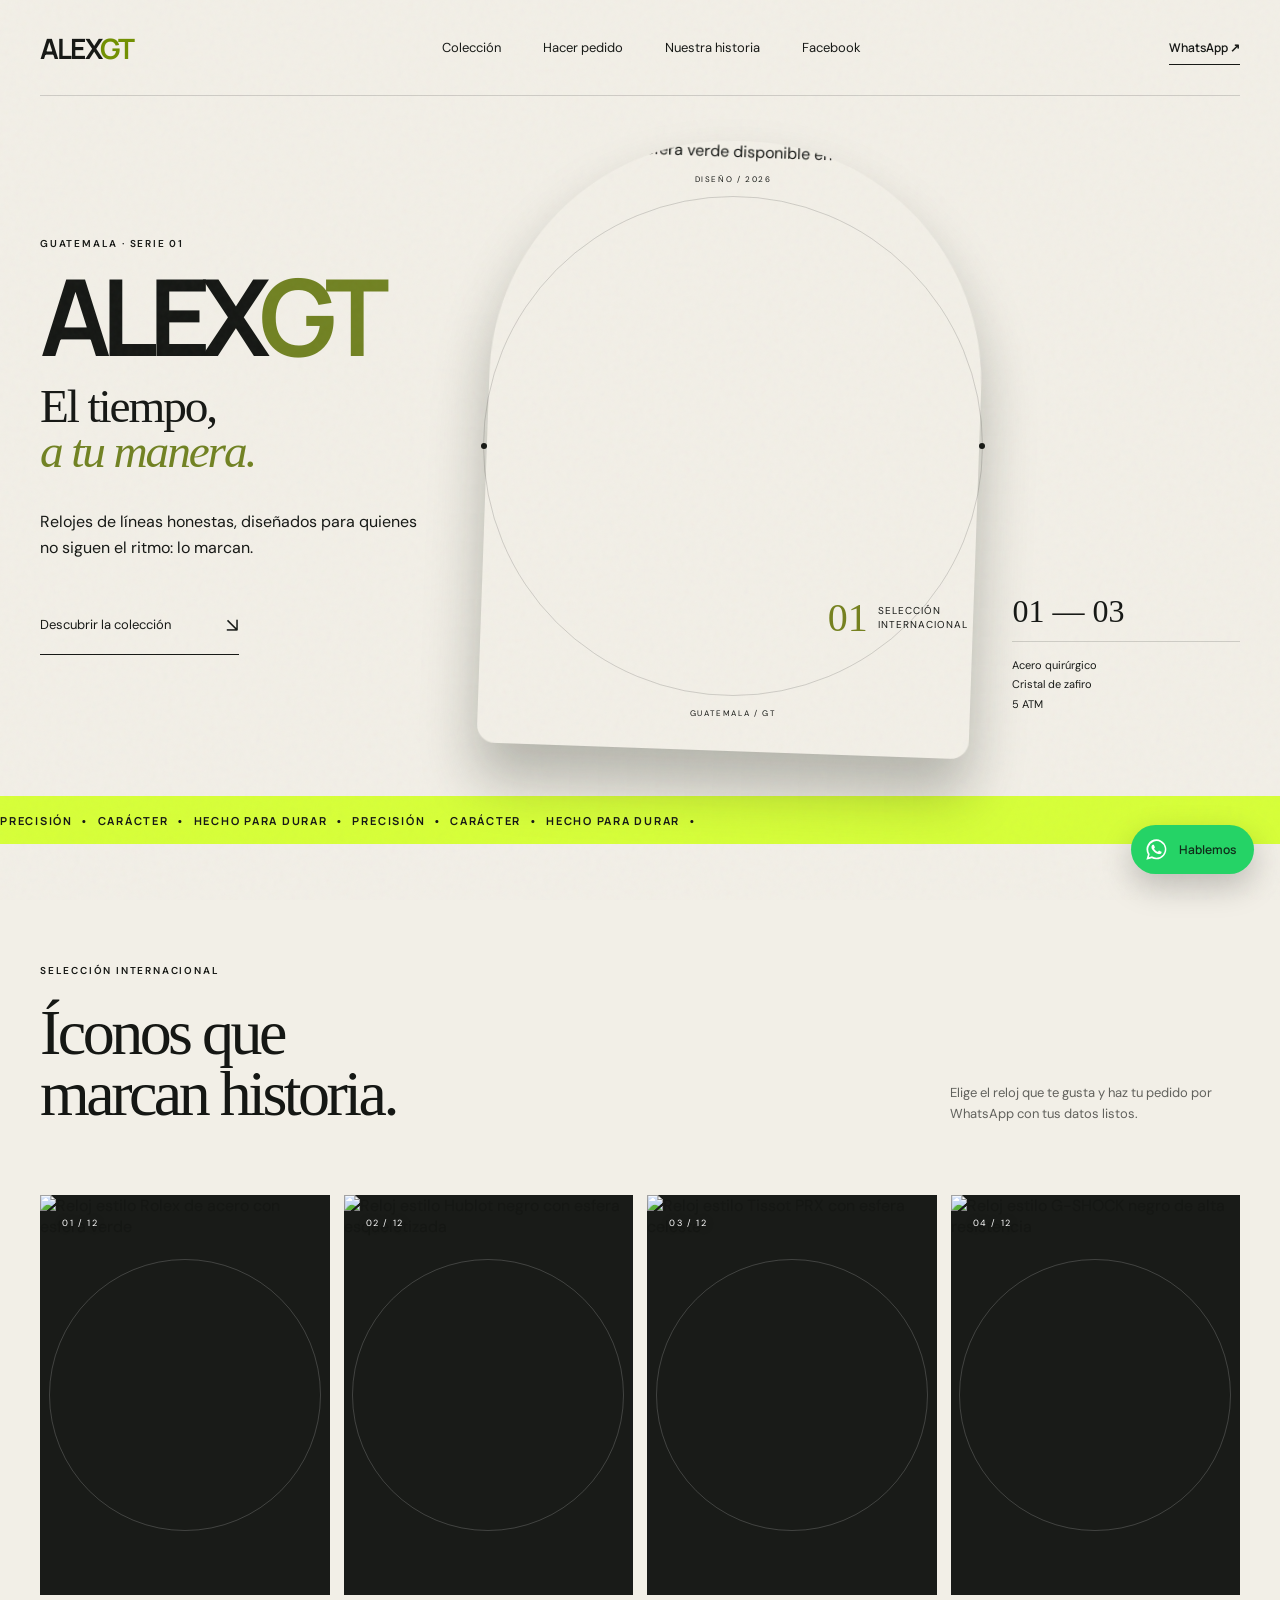
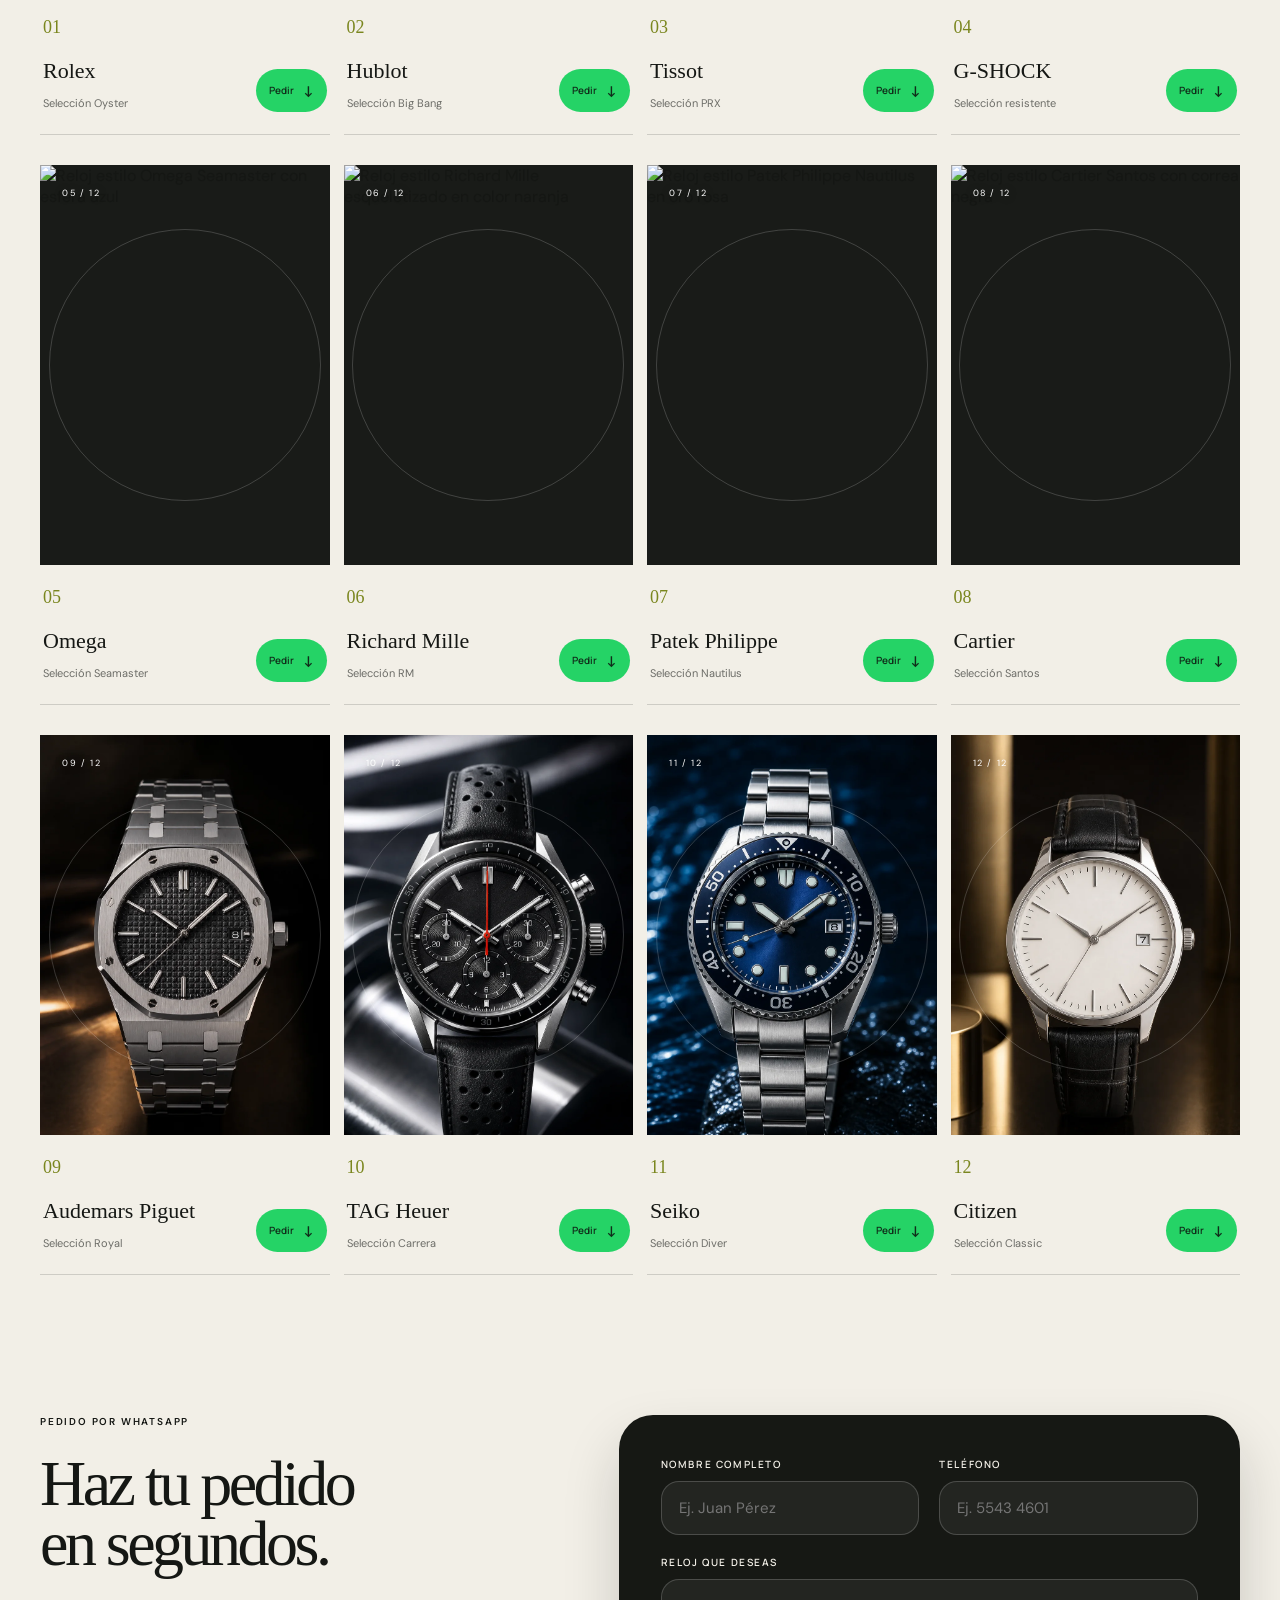
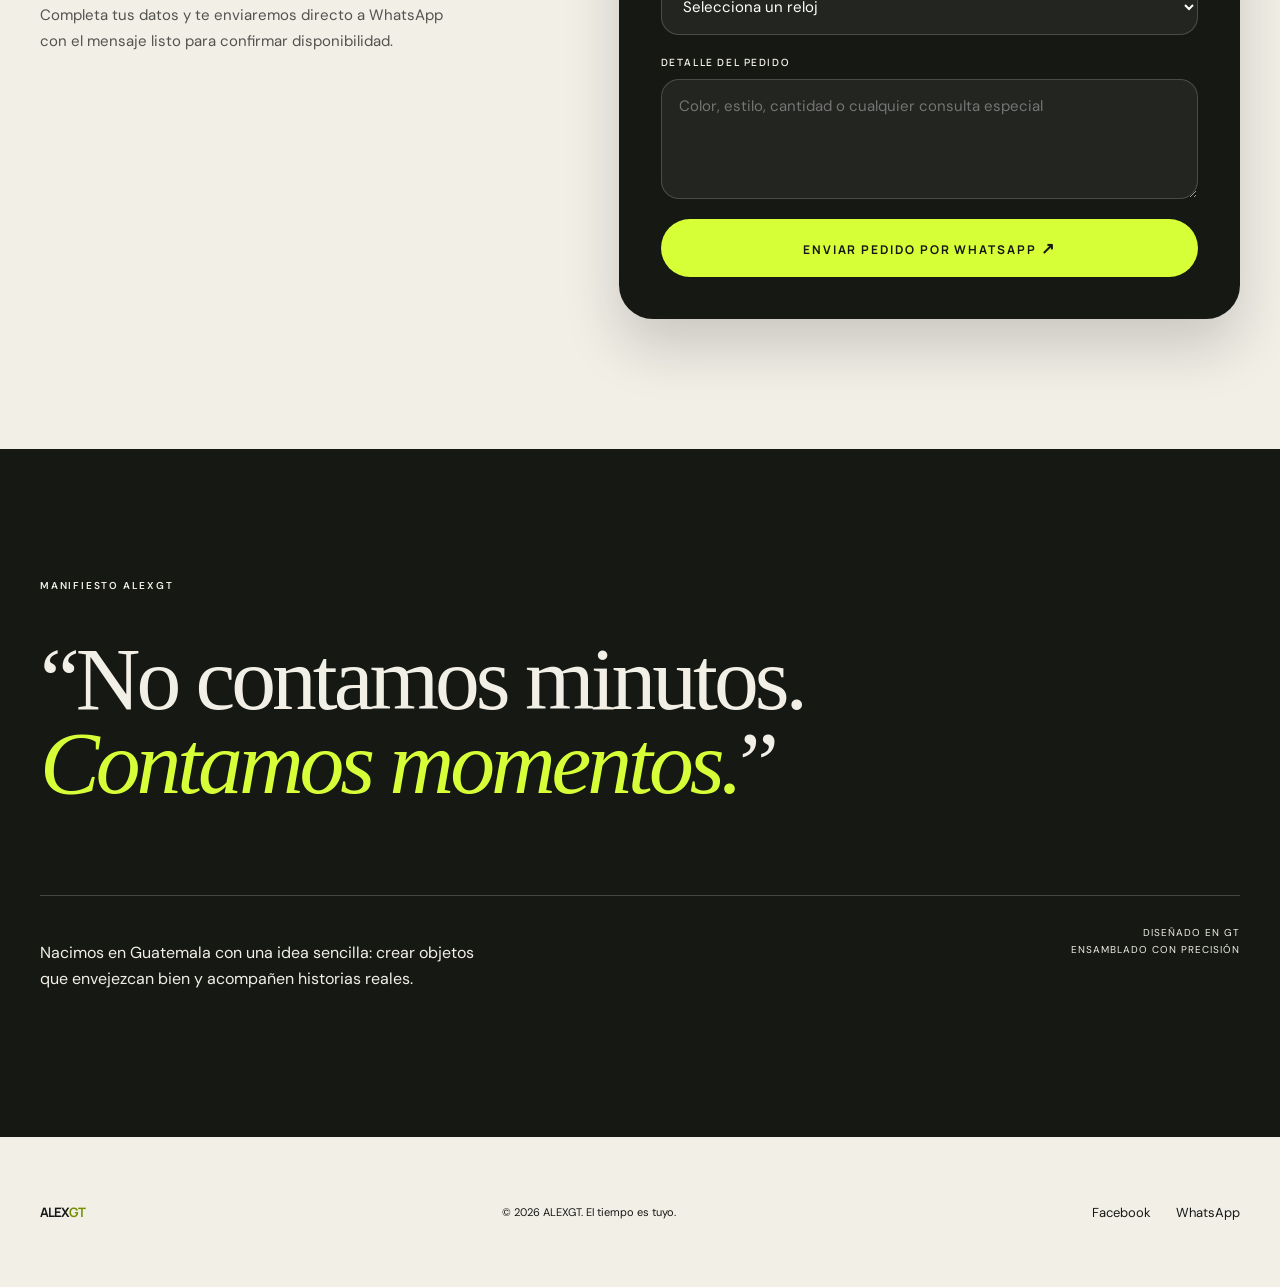
==== index.html @ 6ad1ccf5 "Agregar mas relojes y formulario de pedido" ====
<!doctype html>
<html lang="es">
<head>
  <meta charset="utf-8">
  <meta name="viewport" content="width=device-width,initial-scale=1">
  <meta name="description" content="ALEXGT — relojes diseñados para marcar tu propio ritmo.">
  <meta property="og:type" content="website">
  <meta property="og:title" content="ALEXGT — Relojes que hablan por ti">
  <meta property="og:description" content="Descubre nuestra selección internacional de relojes y realiza tu pedido directo por WhatsApp.">
  <meta property="og:url" content="https://maer9813.github.io/alexgt-relojes/">
  <meta property="og:image" content="https://maer9813.github.io/alexgt-relojes/assets/social-preview.jpg">
  <meta property="og:image:width" content="1200">
  <meta property="og:image:height" content="630">
  <meta name="twitter:card" content="summary_large_image">
  <meta name="theme-color" content="#151714">
  <title>ALEXGT — Tiempo con carácter</title>
  <link rel="preconnect" href="https://fonts.googleapis.com">
  <link rel="preconnect" href="https://fonts.gstatic.com" crossorigin>
  <link href="https://fonts.googleapis.com/css2?family=DM+Sans:wght@400;500;600&family=Manrope:wght@600;700&display=swap" rel="stylesheet">
  <link rel="stylesheet" href="styles.css?v=alexgt-pedidos-20260709">
</head>
<body>
  <div class="grain"></div>
  <header class="nav wrap">
    <a class="brand" href="#inicio">ALEX<span>GT</span></a>
    <nav>
      <a href="#coleccion">Colección</a>
      <a href="#pedido">Hacer pedido</a>
      <a href="#historia">Nuestra historia</a>
      <a href="https://www.facebook.com/share/1EhdeK8oF8/" target="_blank" rel="noopener">Facebook</a>
    </nav>
    <a class="nav-whatsapp" href="https://wa.me/50255434601?text=Hola%20ALEXGT%2C%20quiero%20informaci%C3%B3n%20sobre%20sus%20relojes" target="_blank" rel="noopener">WhatsApp ↗</a>
  </header>

  <main>
    <section class="hero wrap" id="inicio">
      <div class="hero-copy">
        <p class="eyebrow">Guatemala · Serie 01</p>
        <h1 class="alex-title">ALEX<span>GT</span></h1>
        <h2 class="hero-slogan">El tiempo,<br><em>a tu manera.</em></h2>
        <p class="intro">Relojes de líneas honestas, diseñados para quienes no siguen el ritmo: lo marcan.</p>
        <a class="primary-link" href="#coleccion">Descubrir la colección <span>↘</span></a>
      </div>
      <div class="hero-visual">
        <span class="orbit-label top">DISEÑO / 2026</span><span class="orbit-label bottom">GUATEMALA / GT</span>
        <div class="orbit"></div>
        <img class="hero-product-photo" src="assets/watches/rolex.webp" alt="Reloj de lujo con esfera verde disponible en ALEXGT">
        <div class="hero-note"><span>01</span><p>Selección<br>internacional</p></div>
      </div>
      <div class="hero-meta"><span>01 — 03</span><p>Acero quirúrgico<br>Cristal de zafiro<br>5 ATM</p></div>
    </section>

    <section class="ticker"><div>PRECISIÓN&nbsp; • &nbsp;CARÁCTER&nbsp; • &nbsp;HECHO PARA DURAR&nbsp; • &nbsp;PRECISIÓN&nbsp; • &nbsp;CARÁCTER&nbsp; • &nbsp;HECHO PARA DURAR&nbsp; • &nbsp;</div></section>

    <section class="collection wrap" id="coleccion">
      <div class="section-head">
        <div><p class="eyebrow">Selección internacional</p><h2>Íconos que<br>marcan historia.</h2></div>
        <p class="catalog-note">Elige el reloj que te gusta y haz tu pedido por WhatsApp con tus datos listos.</p>
      </div>
      <div class="product-grid">
        <article class="product-card"><div class="product-art"><span class="edition">01 / 12</span><img src="assets/watches/rolex.webp" alt="Reloj estilo Rolex de acero con esfera verde" loading="lazy"></div><div class="product-info"><div><p class="product-number">01</p><h3>Rolex</h3><span>Selección Oyster</span></div><a class="whatsapp-card" href="#pedido" data-watch="Rolex">Pedir <b>↓</b></a></div></article>
        <article class="product-card"><div class="product-art"><span class="edition">02 / 12</span><img src="assets/watches/hublot.webp" alt="Reloj estilo Hublot negro con esfera esqueletizada" loading="lazy"></div><div class="product-info"><div><p class="product-number">02</p><h3>Hublot</h3><span>Selección Big Bang</span></div><a class="whatsapp-card" href="#pedido" data-watch="Hublot">Pedir <b>↓</b></a></div></article>
        <article class="product-card"><div class="product-art"><span class="edition">03 / 12</span><img src="assets/watches/tissot.webp" alt="Reloj estilo Tissot PRX con esfera celeste" loading="lazy"></div><div class="product-info"><div><p class="product-number">03</p><h3>Tissot</h3><span>Selección PRX</span></div><a class="whatsapp-card" href="#pedido" data-watch="Tissot">Pedir <b>↓</b></a></div></article>
        <article class="product-card"><div class="product-art"><span class="edition">04 / 12</span><img src="assets/watches/gshock.webp" alt="Reloj estilo G-SHOCK negro de alta resistencia" loading="lazy"></div><div class="product-info"><div><p class="product-number">04</p><h3>G-SHOCK</h3><span>Selección resistente</span></div><a class="whatsapp-card" href="#pedido" data-watch="G-SHOCK">Pedir <b>↓</b></a></div></article>
        <article class="product-card"><div class="product-art"><span class="edition">05 / 12</span><img src="assets/watches/omega.webp" alt="Reloj estilo Omega Seamaster con esfera azul" loading="lazy"></div><div class="product-info"><div><p class="product-number">05</p><h3>Omega</h3><span>Selección Seamaster</span></div><a class="whatsapp-card" href="#pedido" data-watch="Omega">Pedir <b>↓</b></a></div></article>
        <article class="product-card"><div class="product-art"><span class="edition">06 / 12</span><img src="assets/watches/richard-mille.webp" alt="Reloj estilo Richard Mille esqueletizado en color naranja" loading="lazy"></div><div class="product-info"><div><p class="product-number">06</p><h3>Richard Mille</h3><span>Selección RM</span></div><a class="whatsapp-card" href="#pedido" data-watch="Richard Mille">Pedir <b>↓</b></a></div></article>
        <article class="product-card"><div class="product-art"><span class="edition">07 / 12</span><img src="assets/watches/patek-philippe.webp" alt="Reloj estilo Patek Philippe Nautilus en oro rosa" loading="lazy"></div><div class="product-info"><div><p class="product-number">07</p><h3>Patek Philippe</h3><span>Selección Nautilus</span></div><a class="whatsapp-card" href="#pedido" data-watch="Patek Philippe">Pedir <b>↓</b></a></div></article>
        <article class="product-card"><div class="product-art"><span class="edition">08 / 12</span><img src="assets/watches/cartier.webp" alt="Reloj estilo Cartier Santos con correa negra" loading="lazy"></div><div class="product-info"><div><p class="product-number">08</p><h3>Cartier</h3><span>Selección Santos</span></div><a class="whatsapp-card" href="#pedido" data-watch="Cartier">Pedir <b>↓</b></a></div></article>
        <article class="product-card"><div class="product-art"><span class="edition">09 / 12</span><img src="assets/watches/audemars-piguet.webp" alt="Reloj estilo Audemars Piguet con brazalete de acero" loading="lazy"></div><div class="product-info"><div><p class="product-number">09</p><h3>Audemars Piguet</h3><span>Selección Royal</span></div><a class="whatsapp-card" href="#pedido" data-watch="Audemars Piguet">Pedir <b>↓</b></a></div></article>
        <article class="product-card"><div class="product-art"><span class="edition">10 / 12</span><img src="assets/watches/tag-heuer.webp" alt="Reloj estilo TAG Heuer cronógrafo negro" loading="lazy"></div><div class="product-info"><div><p class="product-number">10</p><h3>TAG Heuer</h3><span>Selección Carrera</span></div><a class="whatsapp-card" href="#pedido" data-watch="TAG Heuer">Pedir <b>↓</b></a></div></article>
        <article class="product-card"><div class="product-art"><span class="edition">11 / 12</span><img src="assets/watches/seiko.webp" alt="Reloj estilo Seiko de buceo con esfera azul" loading="lazy"></div><div class="product-info"><div><p class="product-number">11</p><h3>Seiko</h3><span>Selección Diver</span></div><a class="whatsapp-card" href="#pedido" data-watch="Seiko">Pedir <b>↓</b></a></div></article>
        <article class="product-card"><div class="product-art"><span class="edition">12 / 12</span><img src="assets/watches/citizen.webp" alt="Reloj estilo Citizen elegante con correa negra" loading="lazy"></div><div class="product-info"><div><p class="product-number">12</p><h3>Citizen</h3><span>Selección Classic</span></div><a class="whatsapp-card" href="#pedido" data-watch="Citizen">Pedir <b>↓</b></a></div></article>
      </div>
    </section>

    <section class="order-section wrap" id="pedido">
      <div class="order-copy">
        <p class="eyebrow">Pedido por WhatsApp</p>
        <h2>Haz tu pedido<br>en segundos.</h2>
        <p>Completa tus datos y te enviaremos directo a WhatsApp con el mensaje listo para confirmar disponibilidad.</p>
      </div>
      <form class="order-form" id="orderForm">
        <label>Nombre completo<input id="clientName" name="clientName" type="text" placeholder="Ej. Juan Pérez" required></label>
        <label>Teléfono<input id="clientPhone" name="clientPhone" type="tel" placeholder="Ej. 5543 4601" required></label>
        <label>Reloj que deseas<select id="watchModel" name="watchModel" required>
          <option value="">Selecciona un reloj</option>
          <option>Rolex</option><option>Hublot</option><option>Tissot</option><option>G-SHOCK</option><option>Omega</option><option>Richard Mille</option><option>Patek Philippe</option><option>Cartier</option><option>Audemars Piguet</option><option>TAG Heuer</option><option>Seiko</option><option>Citizen</option>
        </select></label>
        <label>Detalle del pedido<textarea id="orderNote" name="orderNote" rows="4" placeholder="Color, estilo, cantidad o cualquier consulta especial"></textarea></label>
        <button type="submit">Enviar pedido por WhatsApp <span>↗</span></button>
      </form>
    </section>

    <section class="story" id="historia"><div class="story-inner wrap"><p class="eyebrow">Manifiesto ALEXGT</p><blockquote>“No contamos minutos.<br><em>Contamos momentos.</em>”</blockquote><div class="story-bottom"><p>Nacimos en Guatemala con una idea sencilla: crear objetos que envejezcan bien y acompañen historias reales.</p><span>Diseñado en GT<br>Ensamblado con precisión</span></div></div></section>
  </main>

  <footer class="footer wrap"><a class="brand" href="#inicio">ALEX<span>GT</span></a><p>© 2026 ALEXGT. El tiempo es tuyo.</p><div><a href="https://www.facebook.com/share/1EhdeK8oF8/" target="_blank" rel="noopener">Facebook</a><a href="https://wa.me/50255434601?text=Hola%20ALEXGT%2C%20quiero%20informaci%C3%B3n%20sobre%20sus%20relojes" target="_blank" rel="noopener">WhatsApp</a></div></footer>
  <a class="whatsapp-button" href="https://wa.me/50255434601?text=Hola%20ALEXGT%2C%20quiero%20informaci%C3%B3n%20sobre%20sus%20relojes" target="_blank" rel="noopener" aria-label="Contactar a ALEXGT por WhatsApp">
    <svg viewBox="0 0 32 32" aria-hidden="true"><path d="M16.04 3A12.78 12.78 0 0 0 5.02 22.25L3 29l6.92-1.82A12.8 12.8 0 1 0 16.04 3Zm0 23.43c-1.9 0-3.75-.51-5.36-1.47l-.38-.23-4.1 1.08 1.1-4-.25-.4a10.6 10.6 0 1 1 9 5.02Zm5.82-7.94c-.32-.16-1.89-.93-2.18-1.04-.3-.1-.51-.16-.72.16-.22.32-.83 1.04-1.02 1.25-.19.21-.37.24-.69.08-.32-.16-1.34-.49-2.55-1.57a9.55 9.55 0 0 1-1.77-2.2c-.18-.32-.02-.5.14-.66.14-.14.32-.37.48-.56.16-.18.21-.32.32-.53.1-.22.05-.4-.03-.56-.08-.16-.72-1.73-.99-2.37-.26-.63-.52-.54-.72-.55h-.61c-.22 0-.56.08-.86.4-.29.32-1.12 1.1-1.12 2.66 0 1.57 1.15 3.08 1.3 3.3.17.21 2.25 3.43 5.45 4.81.76.33 1.36.52 1.82.67.77.24 1.46.21 2.01.13.62-.09 1.9-.78 2.16-1.53.27-.74.27-1.38.19-1.51-.08-.14-.3-.22-.61-.38Z"/></svg>
    <span>Hablemos</span>
  </a>
  <script>
    const orderForm = document.querySelector('#orderForm');
    const watchSelect = document.querySelector('#watchModel');
    document.querySelectorAll('[data-watch]').forEach((button) => {
      button.addEventListener('click', () => {
        watchSelect.value = button.dataset.watch;
      });
    });
    orderForm.addEventListener('submit', (event) => {
      event.preventDefault();
      const name = document.querySelector('#clientName').value.trim();
      const phone = document.querySelector('#clientPhone').value.trim();
      const watch = watchSelect.value;
      const note = document.querySelector('#orderNote').value.trim() || 'Sin detalle adicional';
      const message = [
        'Hola ALEXGT, quiero hacer un pedido.',
        '',
        `Nombre: ${name}`,
        `Teléfono: ${phone}`,
        `Reloj: ${watch}`,
        `Detalle: ${note}`,
        '',
        'Por favor confirmen disponibilidad.'
      ].join('\n');
      window.open(`https://wa.me/50255434601?text=${encodeURIComponent(message)}`, '_blank', 'noopener');
    });
  </script>
</body>
</html>
---- styles.css ----
:root{--ink:#151714;--paper:#f2efe7;--acid:#d7ff38;--line:rgba(21,23,20,.16);--serif:Georgia,'Times New Roman',serif}
*{box-sizing:border-box}html{scroll-behavior:smooth}body{margin:0;background:var(--paper);color:var(--ink);font-family:'DM Sans',sans-serif;overflow-x:hidden}.grain{position:fixed;inset:0;z-index:20;pointer-events:none;opacity:.035;background-image:url("data:image/svg+xml,%3Csvg viewBox='0 0 180 180' xmlns='http://www.w3.org/2000/svg'%3E%3Cfilter id='n'%3E%3CfeTurbulence type='fractalNoise' baseFrequency='.85' numOctaves='3' stitchTiles='stitch'/%3E%3C/filter%3E%3Crect width='100%25' height='100%25' filter='url(%23n)'/%3E%3C/svg%3E")}.wrap{width:min(1380px,calc(100% - 80px));margin:auto}
.nav{height:96px;display:flex;align-items:center;justify-content:space-between;border-bottom:1px solid var(--line);position:relative;z-index:10}.brand{font-family:Manrope,sans-serif;font-size:22px;font-weight:700;letter-spacing:-1px;text-decoration:none;color:inherit}.brand span{color:#729000}.nav nav{display:flex;gap:42px}.nav nav a,.footer a{color:inherit;text-decoration:none;font-size:13px}.nav nav a:hover,.footer a:hover{opacity:.55}.cart-button{border:0;background:none;display:flex;align-items:center;gap:10px;cursor:pointer;font:500 13px inherit}.cart-button b{display:grid;place-items:center;width:25px;height:25px;border-radius:50%;background:var(--ink);color:#fff;font-size:11px}
.hero{height:700px;min-height:620px;display:grid;grid-template-columns:1fr 1.35fr .55fr;align-items:center;position:relative}.eyebrow{text-transform:uppercase;letter-spacing:.18em;font-size:10px;font-weight:600;margin:0 0 26px}.hero h1,.section-head h2{font-family:var(--serif);font-size:clamp(64px,6.5vw,104px);line-height:.88;font-weight:400;letter-spacing:-.055em;margin:0}.hero h1 em{font-weight:400;color:#718222}.intro{font-size:16px;line-height:1.65;max-width:390px;margin:34px 0}.primary-link{display:flex;width:max-content;gap:55px;align-items:center;padding:16px 0;border-bottom:1px solid;color:inherit;text-decoration:none;font-size:13px}.primary-link span{font-size:20px}.hero-visual{height:100%;position:relative;display:grid;place-items:center}.orbit{width:500px;height:500px;border:1px solid var(--line);border-radius:50%;position:absolute}.orbit:before,.orbit:after{content:"";position:absolute;background:var(--ink);border-radius:50%;width:6px;height:6px;top:50%;transform:translateY(-50%)}.orbit:before{left:-3px}.orbit:after{right:-3px}.orbit-label{position:absolute;font-size:8px;letter-spacing:.2em}.orbit-label.top{top:78px}.orbit-label.bottom{bottom:78px}
.watch{position:relative;display:flex;flex-direction:column;align-items:center;filter:drop-shadow(18px 22px 18px rgba(0,0,0,.23));z-index:2;transform:rotate(8deg)}.strap{width:100px;height:143px;background:linear-gradient(90deg,#111,#2c2d2b 22%,#0a0b0a 52%,#272826 78%,#111);position:relative}.strap:after{content:"";position:absolute;inset:0 11px;border-left:1px solid #42433f;border-right:1px solid #42433f}.strap-top{border-radius:28px 28px 5px 5px;margin-bottom:-12px}.strap-bottom{border-radius:5px 5px 28px 28px;margin-top:-12px}.watch-case{width:184px;height:184px;border-radius:50%;background:linear-gradient(135deg,#797d7b,#181a19 28%,#5a5d5b 52%,#111 78%,#6e716f);padding:9px;position:relative;z-index:2}.dial{width:100%;height:100%;border-radius:50%;background:radial-gradient(circle at 38% 33%,#303330,#111 66%);border:2px solid #090a09;position:relative;box-shadow:inset 0 0 20px #000}.logo-mini{position:absolute;top:30%;width:100%;text-align:center;color:#d8d9d3;font-size:8px;letter-spacing:.17em}.marker{position:absolute;background:#c4c7bd}.m12,.m6{width:2px;height:12px;left:50%;transform:translateX(-50%)}.m12{top:12px}.m6{bottom:12px}.m3,.m9{height:2px;width:12px;top:50%;transform:translateY(-50%)}.m3{right:12px}.m9{left:12px}.hand{position:absolute;left:50%;bottom:50%;transform-origin:bottom;border-radius:4px}.hour{width:4px;height:41px;background:#e8e8df;transform:rotate(304deg)}.minute{width:2px;height:58px;background:#e8e8df;transform:rotate(39deg)}.second{width:1px;height:65px;background:var(--acid);transform:rotate(132deg)}.pivot{position:absolute;left:50%;top:50%;width:8px;height:8px;transform:translate(-50%,-50%);border-radius:50%;background:var(--acid)}.crown{position:absolute;right:-10px;top:78px;width:11px;height:28px;border-radius:3px;background:#3d403e}.hero-note{position:absolute;right:8%;bottom:22%;display:flex;gap:10px;align-items:flex-start}.hero-note span{font-family:var(--serif);font-size:40px;color:#75811e}.hero-note p{font-size:10px;line-height:1.4;text-transform:uppercase;letter-spacing:.1em}.hero-meta{align-self:end;margin-bottom:70px}.hero-meta>span{font-family:var(--serif);font-size:32px}.hero-meta p{font-size:11px;line-height:1.8;border-top:1px solid var(--line);padding-top:14px}
.ticker{height:48px;background:var(--acid);display:flex;align-items:center;white-space:nowrap;overflow:hidden;font-family:Manrope;font-weight:700;font-size:11px;letter-spacing:.16em}.ticker div{animation:marquee 18s linear infinite}@keyframes marquee{to{transform:translateX(-50%)}}
.collection{padding:120px 0 140px}.section-head{display:flex;justify-content:space-between;align-items:flex-end;margin-bottom:70px}.section-head h2{font-size:clamp(50px,5vw,76px);line-height:.95}.filters{display:flex;gap:4px}.filters button{border:1px solid var(--line);border-radius:30px;background:transparent;padding:10px 18px;font:500 11px inherit;cursor:pointer}.filters button.active,.filters button:hover{background:var(--ink);color:white}.product-grid{display:grid;grid-template-columns:repeat(3,1fr);gap:18px}.product-card{transition:.35s}.product-card.hidden{display:none}.product-art{height:510px;display:grid;place-items:center;position:relative;overflow:hidden}.product-art:after{content:"";position:absolute;width:270px;height:270px;border:1px solid rgba(255,255,255,.18);border-radius:50%}.art-dark{background:#20231f}.art-silver{background:#b9c0b5}.art-cream{background:#ded5c2}.edition{position:absolute;top:22px;left:22px;font-size:9px;letter-spacing:.18em;z-index:3;color:#fff}.art-cream .edition{color:var(--ink)}.product-watch{transform:scale(.8) rotate(9deg);transition:transform .5s cubic-bezier(.2,.7,.2,1)}.product-card:hover .product-watch{transform:scale(.87) rotate(3deg)}.silver-watch .strap{background:repeating-linear-gradient(90deg,#777,#ddd 4px,#999 7px)}.silver-watch .dial{background:radial-gradient(circle at 38% 33%,#f8f7ef,#bfc2bb 70%)}.silver-watch .logo-mini,.silver-watch .marker{color:#222;background:#222}.silver-watch .hand{background:#222}.leather-watch .strap{background:linear-gradient(90deg,#603014,#a65a2a 22%,#743a19 55%,#a75b2b 80%,#5c2d12)}.leather-watch .strap:after{border-color:#ce8553}.leather-watch .dial{background:radial-gradient(circle at 38% 33%,#fffdf4,#d8d2c3 78%)}.leather-watch .logo-mini,.leather-watch .marker{color:#24251f;background:#24251f}.leather-watch .hand{background:#24251f}.product-info{display:flex;justify-content:space-between;padding:22px 3px;border-bottom:1px solid var(--line)}.product-number{font-family:var(--serif);font-size:18px;color:#7a861e;margin:0 0 20px}.product-info h3{font-family:var(--serif);font-size:25px;font-weight:400;margin:0 0 7px}.product-info span{font-size:11px;opacity:.6}.product-buy{display:flex;flex-direction:column;align-items:flex-end;justify-content:space-between}.product-buy strong{font-size:13px}.product-buy button{width:42px;height:42px;border-radius:50%;background:transparent;border:1px solid var(--ink);font-size:23px;cursor:pointer;transition:.2s}.product-buy button:hover{background:var(--acid);transform:rotate(90deg)}
.story{background:#161814;color:#f2efe7;padding:130px 0}.story-inner blockquote{font-family:var(--serif);font-size:clamp(52px,7vw,112px);line-height:.94;letter-spacing:-.045em;margin:45px 0 90px}.story-inner blockquote em{color:var(--acid);font-weight:400}.story-bottom{display:flex;justify-content:space-between;border-top:1px solid rgba(255,255,255,.2);padding-top:28px}.story-bottom p{max-width:460px;line-height:1.6}.story-bottom span{text-align:right;font-size:10px;line-height:1.7;letter-spacing:.1em;text-transform:uppercase}.footer{height:150px;display:flex;align-items:center;justify-content:space-between}.footer p{font-size:11px}.footer div{display:flex;gap:25px}.whatsapp-button{position:fixed;right:26px;bottom:26px;z-index:25;display:flex;align-items:center;gap:10px;padding:12px 18px 12px 13px;border-radius:999px;background:#25d366;color:#102d1a;text-decoration:none;font:600 12px Manrope,sans-serif;box-shadow:0 12px 32px rgba(0,0,0,.22);transition:transform .2s,box-shadow .2s}.whatsapp-button svg{width:25px;height:25px;fill:#fff}.whatsapp-button:hover{transform:translateY(-3px);box-shadow:0 16px 36px rgba(0,0,0,.27)}
.cart-drawer{position:fixed;right:0;top:0;height:100vh;width:min(440px,100%);background:var(--paper);z-index:40;padding:35px;transform:translateX(105%);transition:.35s;display:flex;flex-direction:column}.cart-drawer.open{transform:none}.cart-top{display:flex;justify-content:space-between;align-items:center;border-bottom:1px solid var(--line);padding-bottom:25px}.cart-top h2{font:400 34px var(--serif);margin:0}.cart-top button{border:0;background:none;font-size:30px;cursor:pointer}.cart-items{flex:1;padding:20px 0;overflow:auto}.empty{opacity:.5;font-size:13px}.cart-item{display:flex;justify-content:space-between;padding:16px 0;border-bottom:1px solid var(--line)}.cart-item p{margin:0;font:18px var(--serif)}.cart-item span{font-size:12px}.remove{border:0;background:none;text-decoration:underline;font-size:10px;cursor:pointer}.cart-footer{border-top:1px solid var(--line);padding-top:20px}.cart-footer>div{display:flex;justify-content:space-between;margin-bottom:25px}.cart-footer button{width:100%;padding:18px;background:var(--ink);color:#fff;border:0;font:600 12px inherit;cursor:pointer}.backdrop{position:fixed;inset:0;background:rgba(0,0,0,.45);z-index:30;opacity:0;pointer-events:none;transition:.3s}.backdrop.show{opacity:1;pointer-events:auto}.toast{position:fixed;left:50%;bottom:30px;transform:translate(-50%,30px);background:var(--acid);padding:13px 22px;font-size:12px;font-weight:600;z-index:50;opacity:0;transition:.3s}.toast.show{opacity:1;transform:translate(-50%,0)}
@media(max-width:950px){.wrap{width:calc(100% - 40px)}.nav nav{display:none}.hero{height:auto;min-height:780px;grid-template-columns:1fr 1fr}.hero-copy{padding-top:70px;z-index:3}.hero-visual{height:570px}.hero-meta{display:none}.orbit{width:400px;height:400px}.section-head{align-items:flex-start;gap:40px;flex-direction:column}.product-grid{grid-template-columns:repeat(2,1fr)}.product-card:last-child{grid-column:1/3;width:50%;margin:auto}.product-art{height:430px}}
@media(max-width:650px){.wrap{width:calc(100% - 28px)}.nav{height:76px}.hero{display:block;min-height:850px;padding-top:58px}.hero h1{font-size:61px}.intro{font-size:14px;margin:24px 0}.hero-visual{height:440px;margin-top:-5px}.orbit{width:330px;height:330px}.hero-watch{transform:scale(.78) rotate(8deg)}.orbit-label.top{top:40px}.orbit-label.bottom{bottom:40px}.hero-note{right:0;bottom:14%}.collection{padding:80px 0}.section-head{margin-bottom:45px}.section-head h2{font-size:48px}.product-grid{grid-template-columns:1fr}.product-card:last-child{grid-column:auto;width:auto}.product-art{height:440px}.filters{width:100%;overflow:auto}.story{padding:90px 0}.story-inner blockquote{font-size:52px;margin:40px 0 65px}.story-bottom{display:block}.story-bottom span{display:block;text-align:left;margin-top:35px}.footer{height:190px;align-items:flex-start;padding:50px 0;flex-wrap:wrap}.footer p{order:3;width:100%}.whatsapp-button{right:16px;bottom:16px;width:52px;height:52px;padding:0;justify-content:center}.whatsapp-button span{display:none}}
/* Catálogo multimarca */
.nav-whatsapp{color:inherit;text-decoration:none;font:600 12px Manrope,sans-serif;border-bottom:1px solid var(--ink);padding:8px 0}.catalog-note{max-width:290px;margin:0;font-size:13px;line-height:1.6;opacity:.65}.product-grid{grid-template-columns:repeat(4,1fr);gap:30px 14px}.product-art{height:400px}.product-watch{transform:scale(.68) rotate(9deg)}.product-card:hover .product-watch{transform:scale(.74) rotate(3deg)}.brand-rolex{background:#1e5344}.brand-hublot{background:#20201f}.brand-tissot{background:#bb2d32}.brand-gshock{background:#5b605c}.brand-omega{background:#173957}.brand-richard{background:#be711e}.brand-patek{background:#ccb994}.brand-cartier{background:#8c1e28}.richard-watch .strap{background:linear-gradient(90deg,#d56016,#ff9a2f 25%,#d45d12 55%,#ff9a2f 80%,#bd4c0b)}.richard-watch .dial{background:radial-gradient(circle at 38% 33%,#444,#151515 70%)}.product-info{gap:10px;align-items:flex-end}.product-info>div:first-child{min-width:0}.product-info h3{font-size:22px}.whatsapp-card{flex:none;display:flex;align-items:center;gap:9px;padding:11px 13px;border-radius:30px;background:#25d366;color:#102d1a;text-decoration:none;font:600 10px Manrope,sans-serif;transition:transform .2s,background .2s}.whatsapp-card b{font-size:15px}.whatsapp-card:hover{transform:translateY(-2px);background:#1fbd59}
@media(max-width:1100px){.product-grid{grid-template-columns:repeat(2,1fr)}.product-card:last-child{grid-column:auto;width:auto;margin:0}.product-art{height:440px}.product-watch{transform:scale(.76) rotate(9deg)}.product-card:hover .product-watch{transform:scale(.8) rotate(3deg)}}
@media(max-width:650px){.product-grid{grid-template-columns:1fr}.product-card:last-child{grid-column:auto;width:auto}.catalog-note{margin-top:-20px}.product-art{height:430px}.product-info h3{font-size:24px}.whatsapp-card{padding:12px 16px;font-size:11px}}
@media(prefers-reduced-motion:reduce){*{scroll-behavior:auto!important;animation:none!important;transition:none!important}}

/* Fotografía de producto y presencia de marca */
.nav .brand{font-size:28px;letter-spacing:-1.8px}.hero .alex-title{font-family:Manrope,sans-serif;font-size:clamp(72px,8.3vw,136px);font-weight:700;line-height:.75;letter-spacing:-.09em;white-space:nowrap}.alex-title span{color:#718222}.hero-slogan{font:400 clamp(38px,3.7vw,62px)/.96 var(--serif);letter-spacing:-.045em;margin:28px 0 0}.hero-slogan em{color:#718222;font-weight:400}.hero-product-photo{position:relative;z-index:2;width:min(88%,500px);height:610px;object-fit:cover;border-radius:240px 240px 18px 18px;box-shadow:0 35px 55px rgba(19,24,16,.28);transform:rotate(2deg);transition:transform .6s cubic-bezier(.2,.7,.2,1)}.hero-visual:hover .hero-product-photo{transform:rotate(0) scale(1.015)}.product-art{background:#191b18}.product-art img{width:100%;height:100%;object-fit:cover;display:block;transition:transform .65s cubic-bezier(.2,.7,.2,1),filter .35s}.product-card:hover .product-art img{transform:scale(1.045);filter:contrast(1.04)}.product-art:after{z-index:1;pointer-events:none}.edition{z-index:2;text-shadow:0 1px 8px rgba(0,0,0,.4)}
@media(max-width:950px){.hero .alex-title{font-size:clamp(68px,11vw,104px)}.hero-product-photo{height:520px}.hero-slogan{font-size:44px}}
@media(max-width:650px){.nav .brand{font-size:24px}.hero .alex-title{font-size:71px}.hero-slogan{font-size:39px;margin-top:20px}.hero-product-photo{width:82%;height:420px}.hero-visual{margin-top:18px}.product-art img{object-position:center}}

/* Pedido directo por WhatsApp */
.order-section{display:grid;grid-template-columns:.9fr 1.1fr;gap:70px;align-items:start;padding:0 0 130px}.order-copy{position:sticky;top:35px}.order-copy h2{font-family:var(--serif);font-size:clamp(50px,5vw,82px);font-weight:400;line-height:.95;letter-spacing:-.055em;margin:0 0 28px}.order-copy p:last-child{max-width:420px;line-height:1.7;font-size:15px;opacity:.72}.order-form{background:#161814;color:#f2efe7;border-radius:34px;padding:42px;display:grid;grid-template-columns:1fr 1fr;gap:20px;box-shadow:0 28px 55px rgba(21,23,20,.18)}.order-form label{display:grid;gap:10px;font:600 10px Manrope,sans-serif;text-transform:uppercase;letter-spacing:.16em}.order-form label:nth-child(3),.order-form label:nth-child(4),.order-form button{grid-column:1/-1}.order-form input,.order-form select,.order-form textarea{width:100%;border:1px solid rgba(255,255,255,.18);border-radius:18px;background:rgba(255,255,255,.06);color:#fff;padding:16px 17px;font:400 15px 'DM Sans',sans-serif;outline:none}.order-form select option{color:#151714}.order-form textarea{resize:vertical;min-height:120px}.order-form input:focus,.order-form select:focus,.order-form textarea:focus{border-color:var(--acid);box-shadow:0 0 0 3px rgba(215,255,56,.12)}.order-form button{border:0;border-radius:999px;background:var(--acid);color:#151714;padding:18px 24px;font:700 12px Manrope,sans-serif;text-transform:uppercase;letter-spacing:.16em;cursor:pointer;transition:transform .2s,box-shadow .2s}.order-form button:hover{transform:translateY(-2px);box-shadow:0 14px 34px rgba(215,255,56,.18)}.order-form button span{font-size:16px}
@media(max-width:950px){.order-section{grid-template-columns:1fr;gap:40px;padding-bottom:95px}.order-copy{position:static}.order-form{padding:32px}}
@media(max-width:650px){.order-section{padding-bottom:80px}.order-copy h2{font-size:48px}.order-form{grid-template-columns:1fr;border-radius:26px;padding:24px}.order-form label{grid-column:1/-1}.order-form input,.order-form select,.order-form textarea{font-size:16px}.order-form button{font-size:11px;line-height:1.45}}
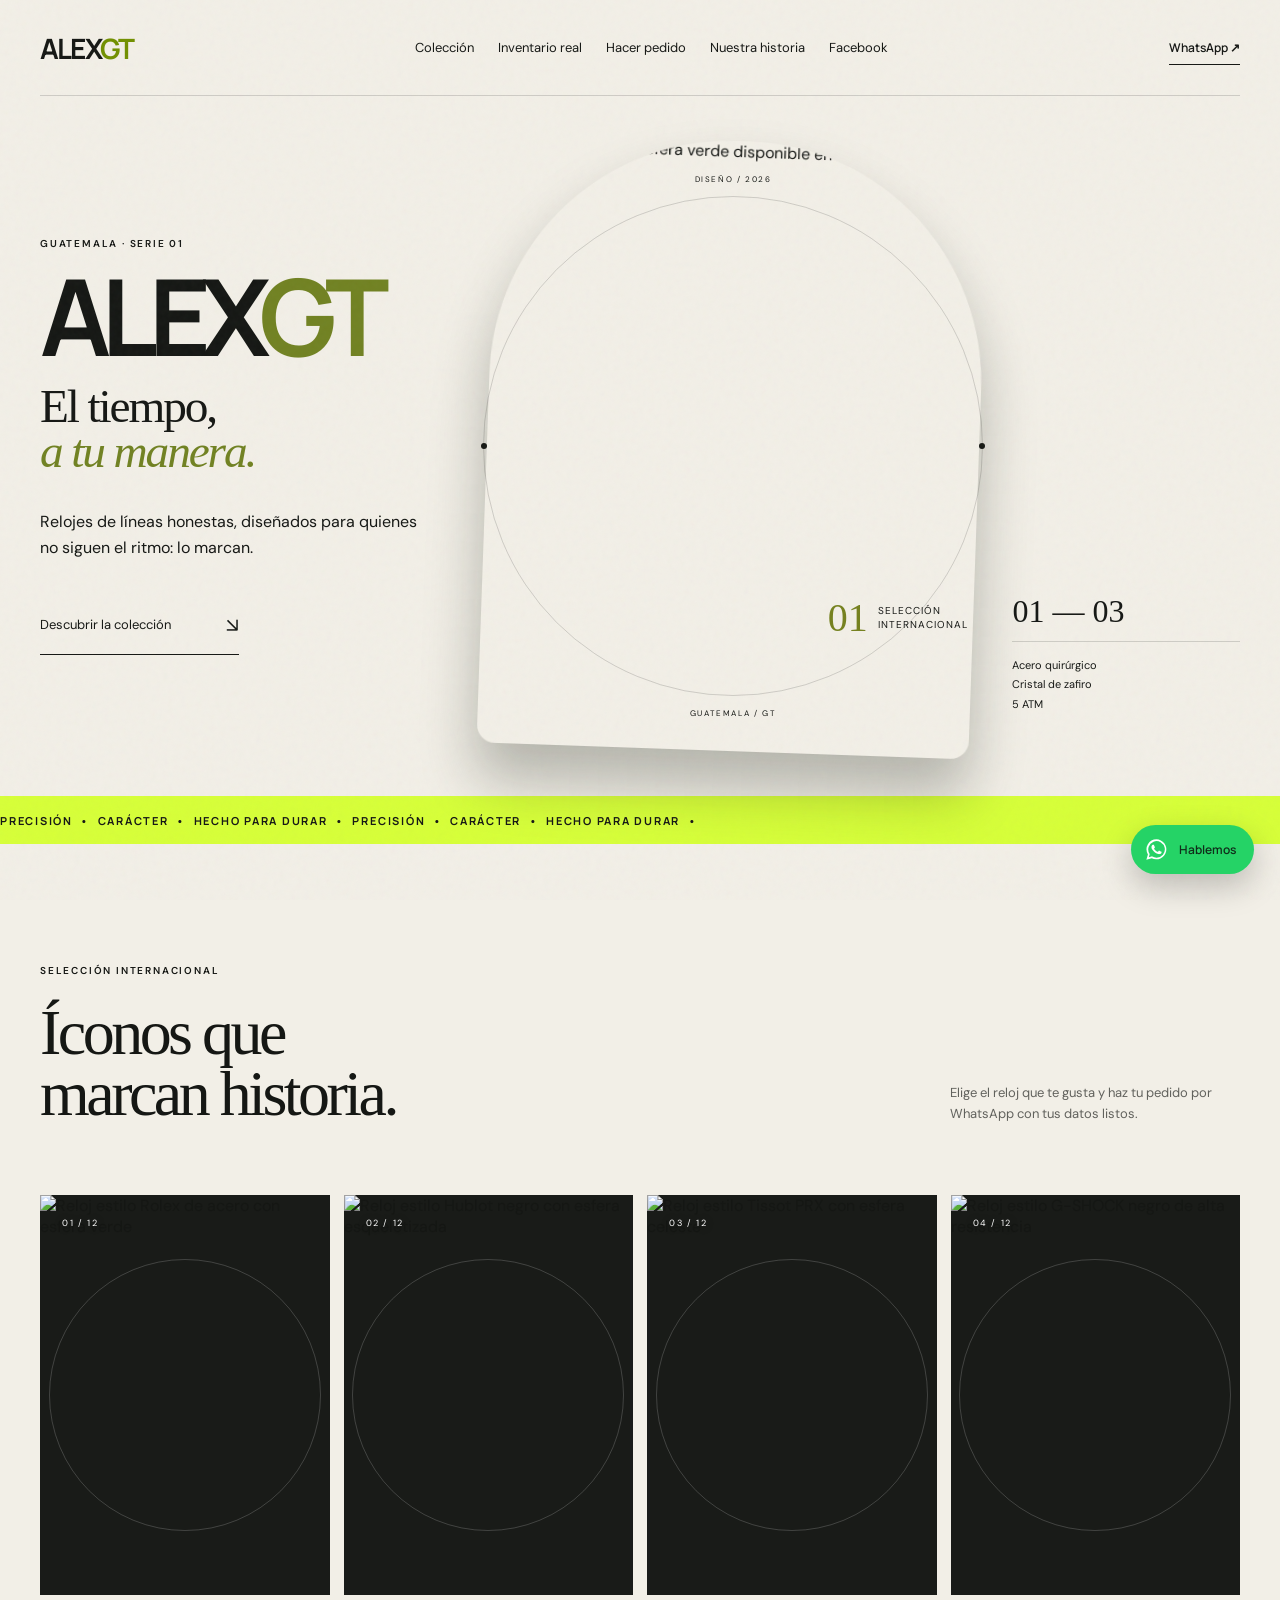
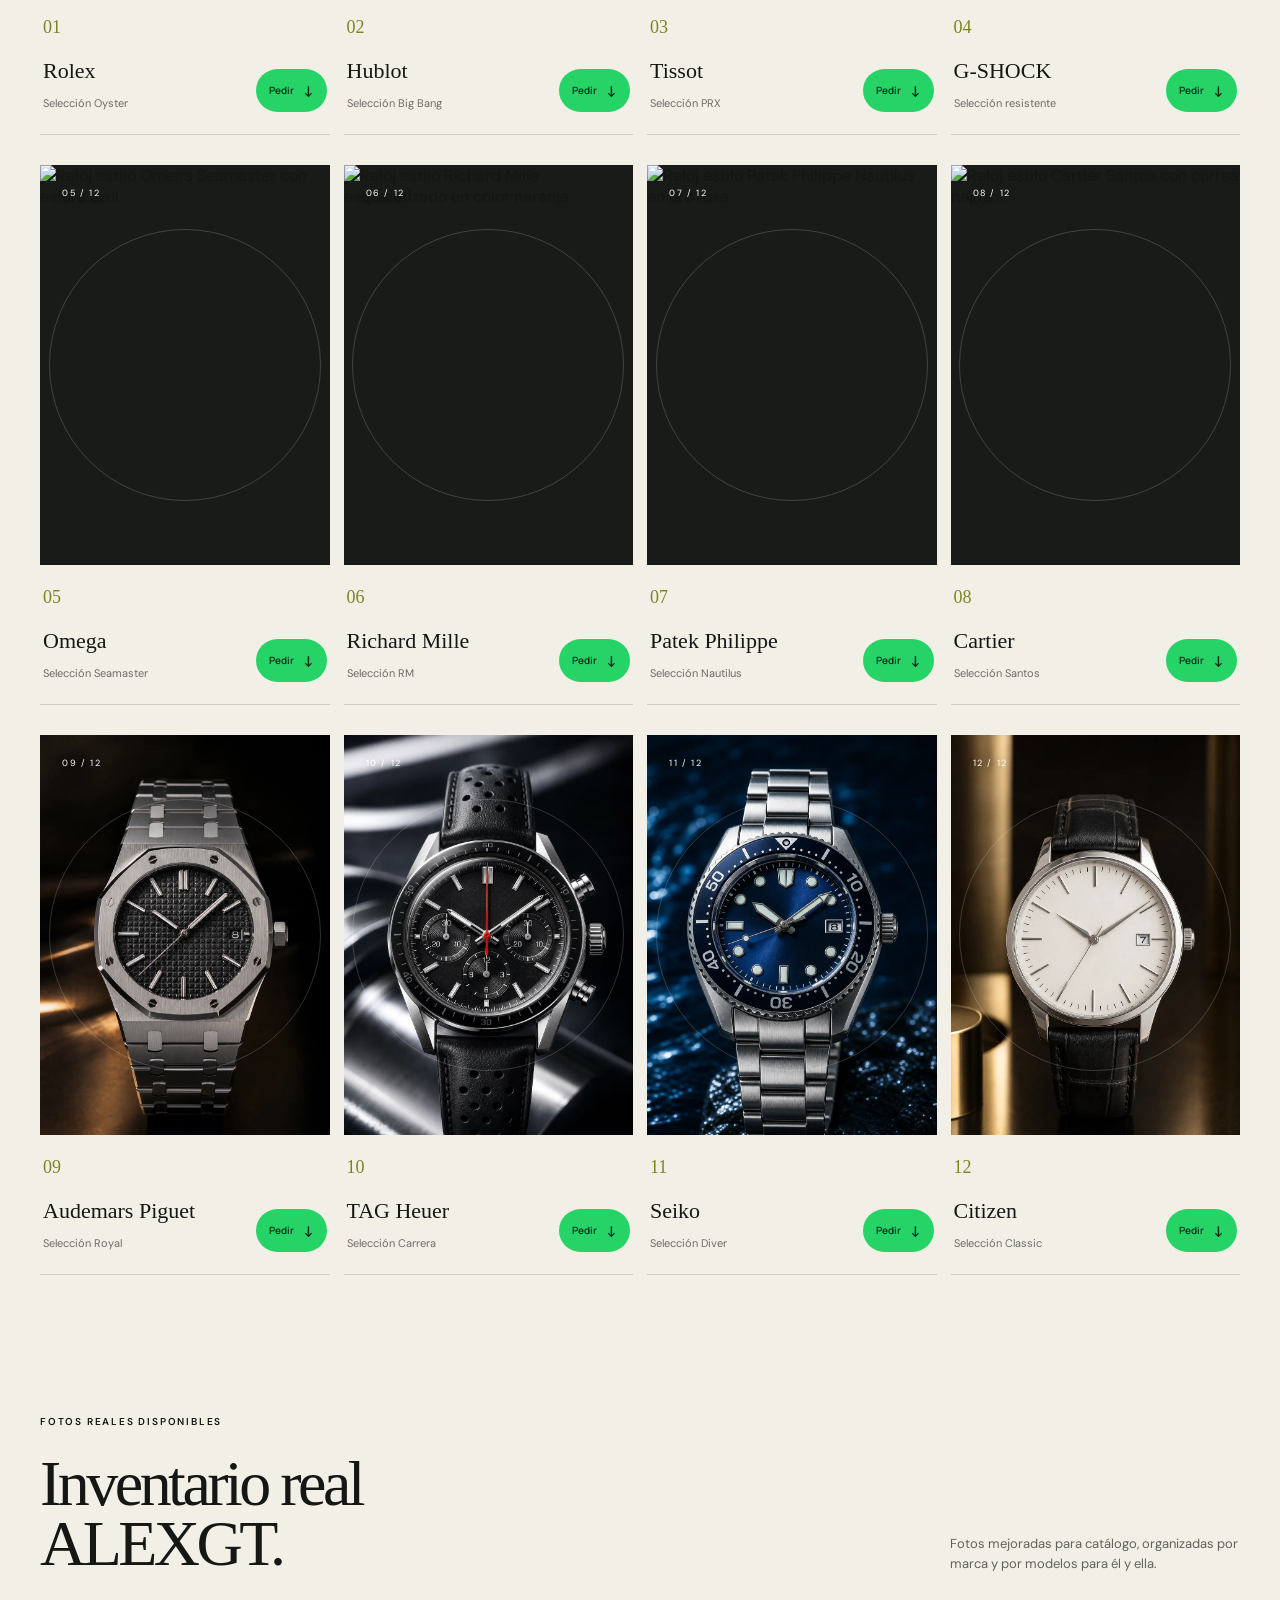
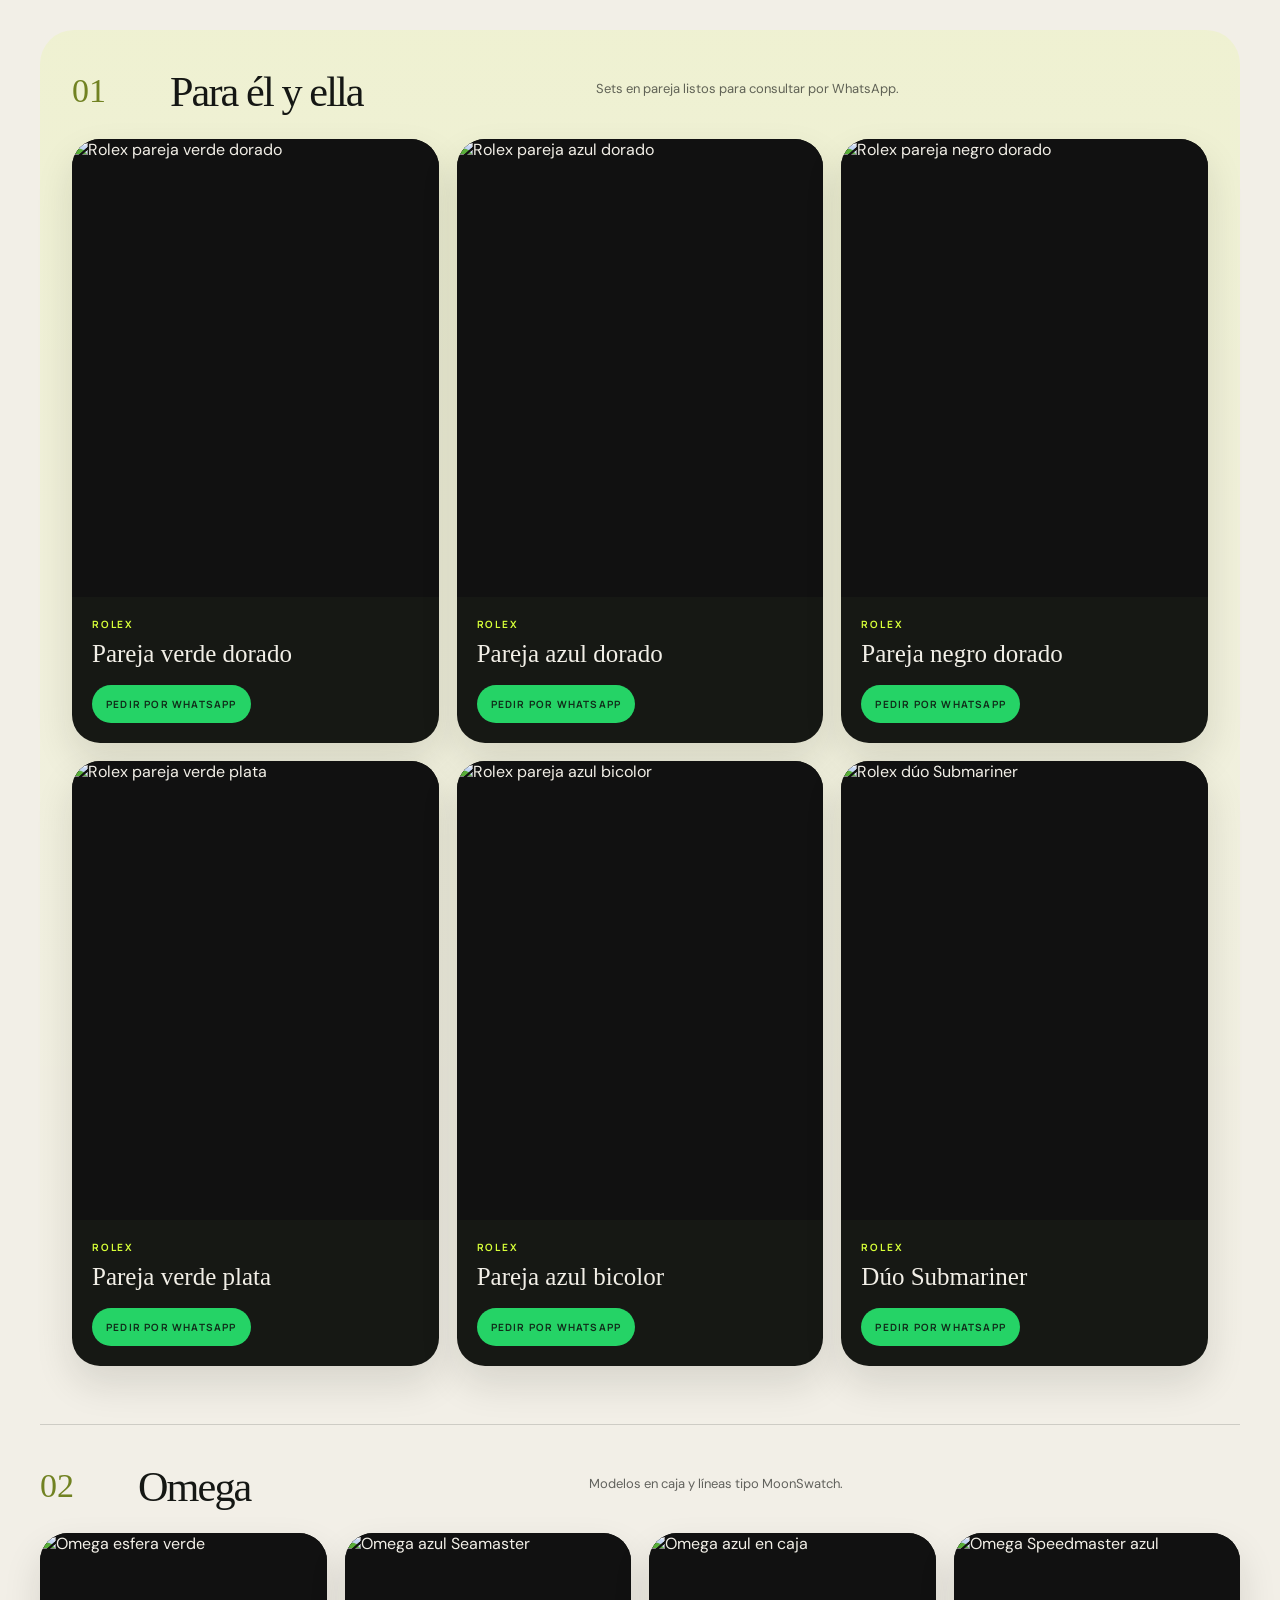
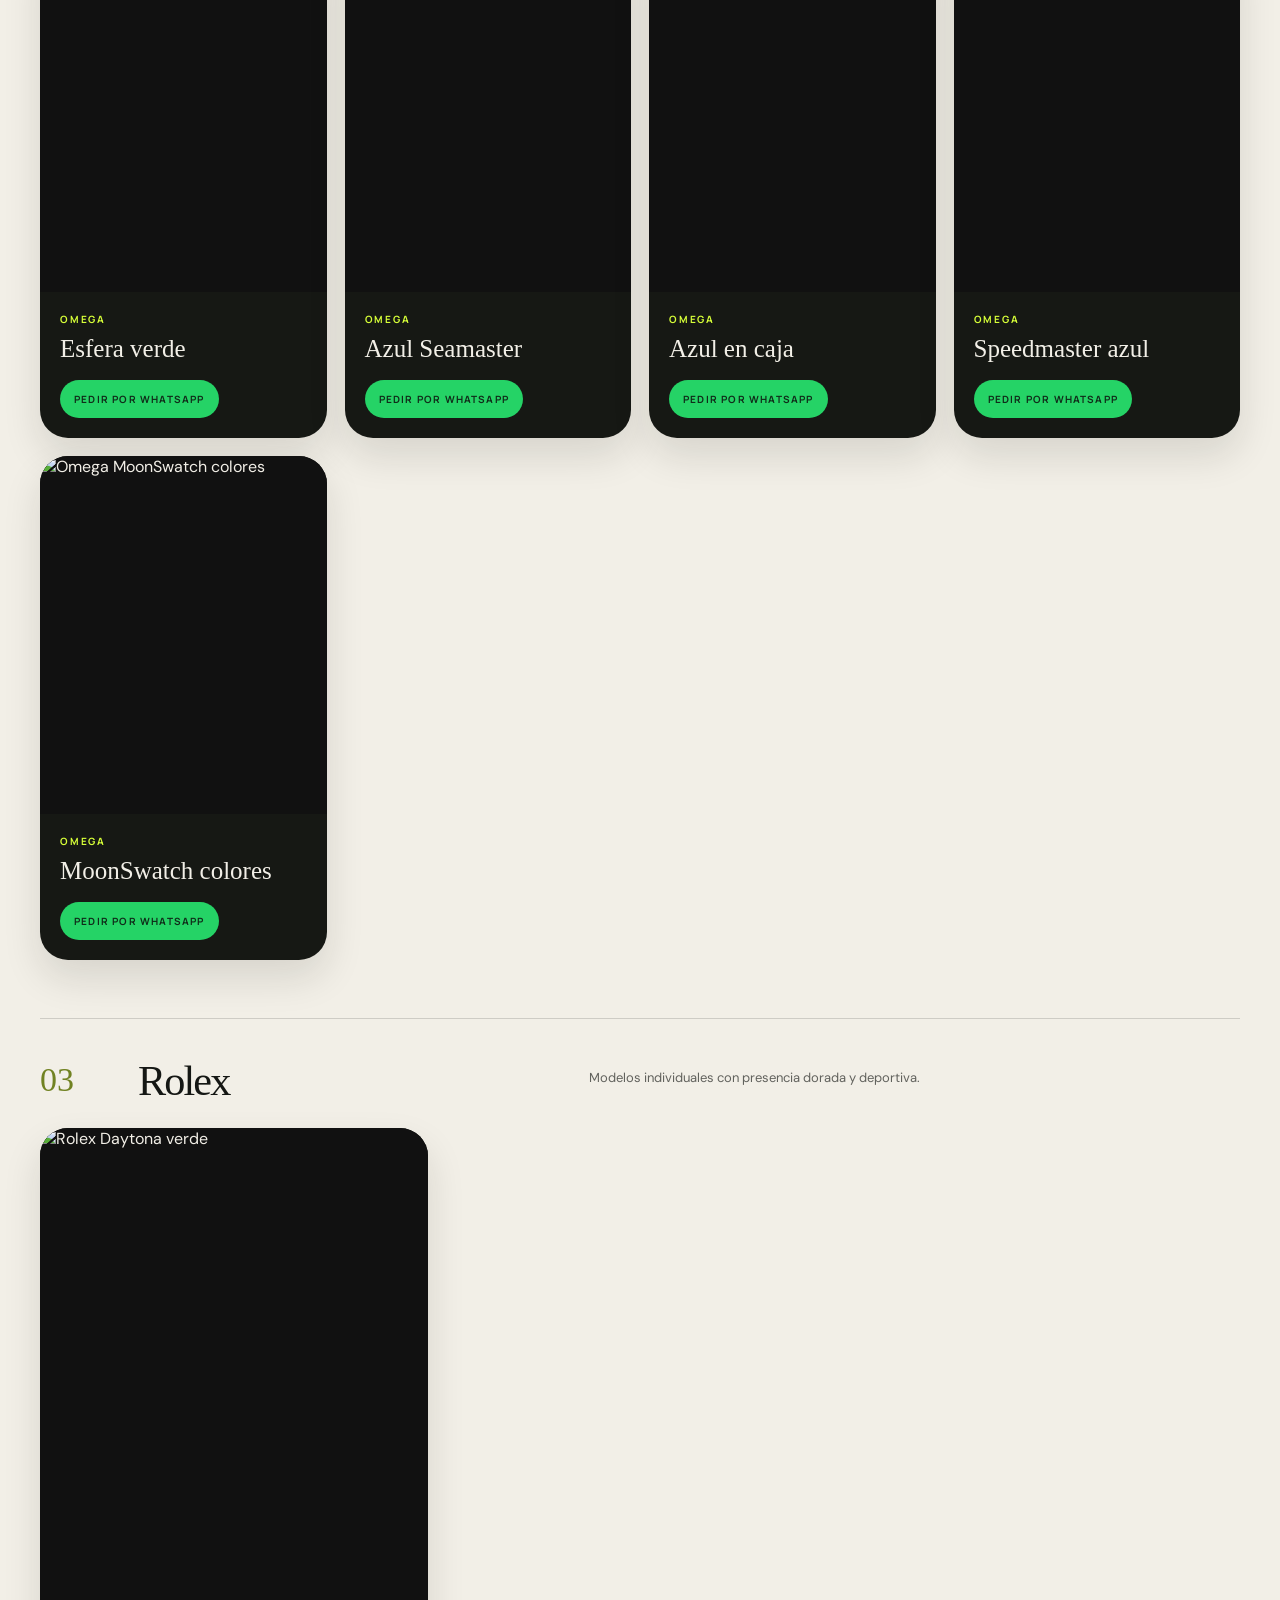
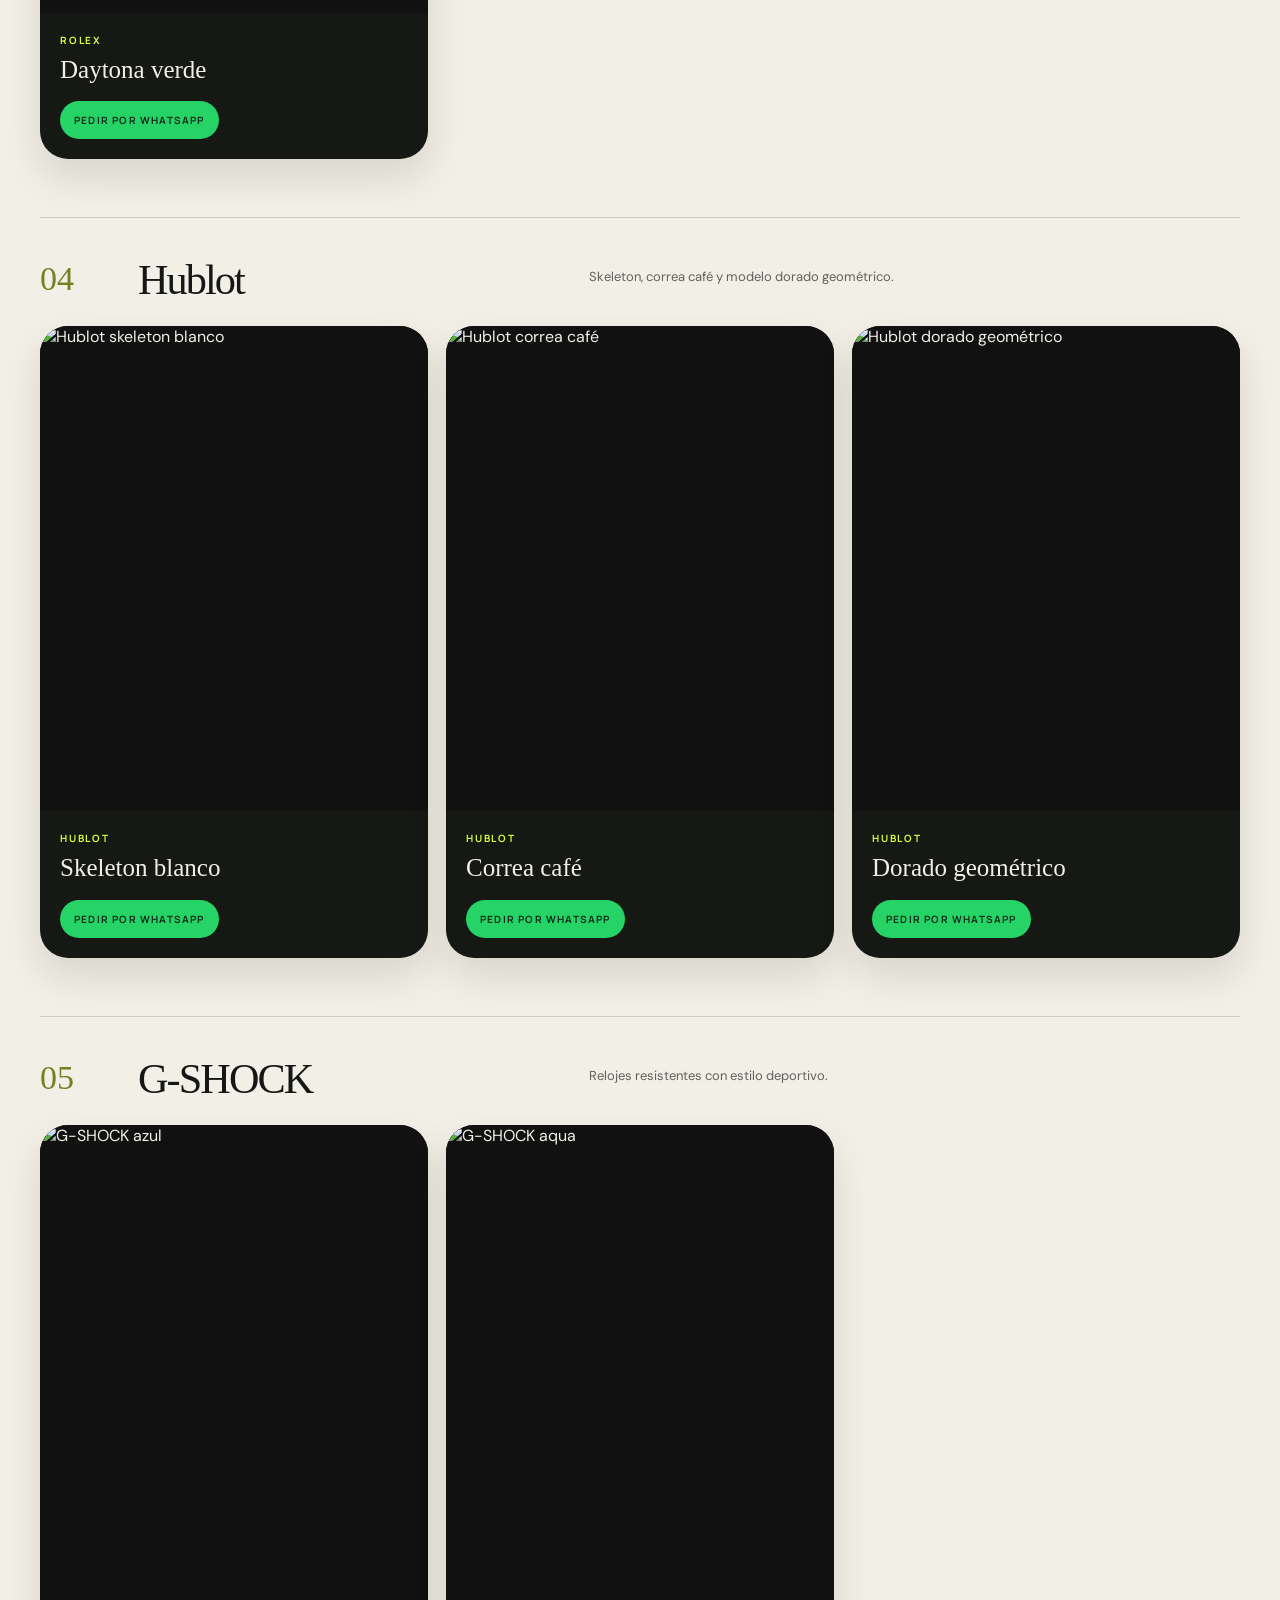
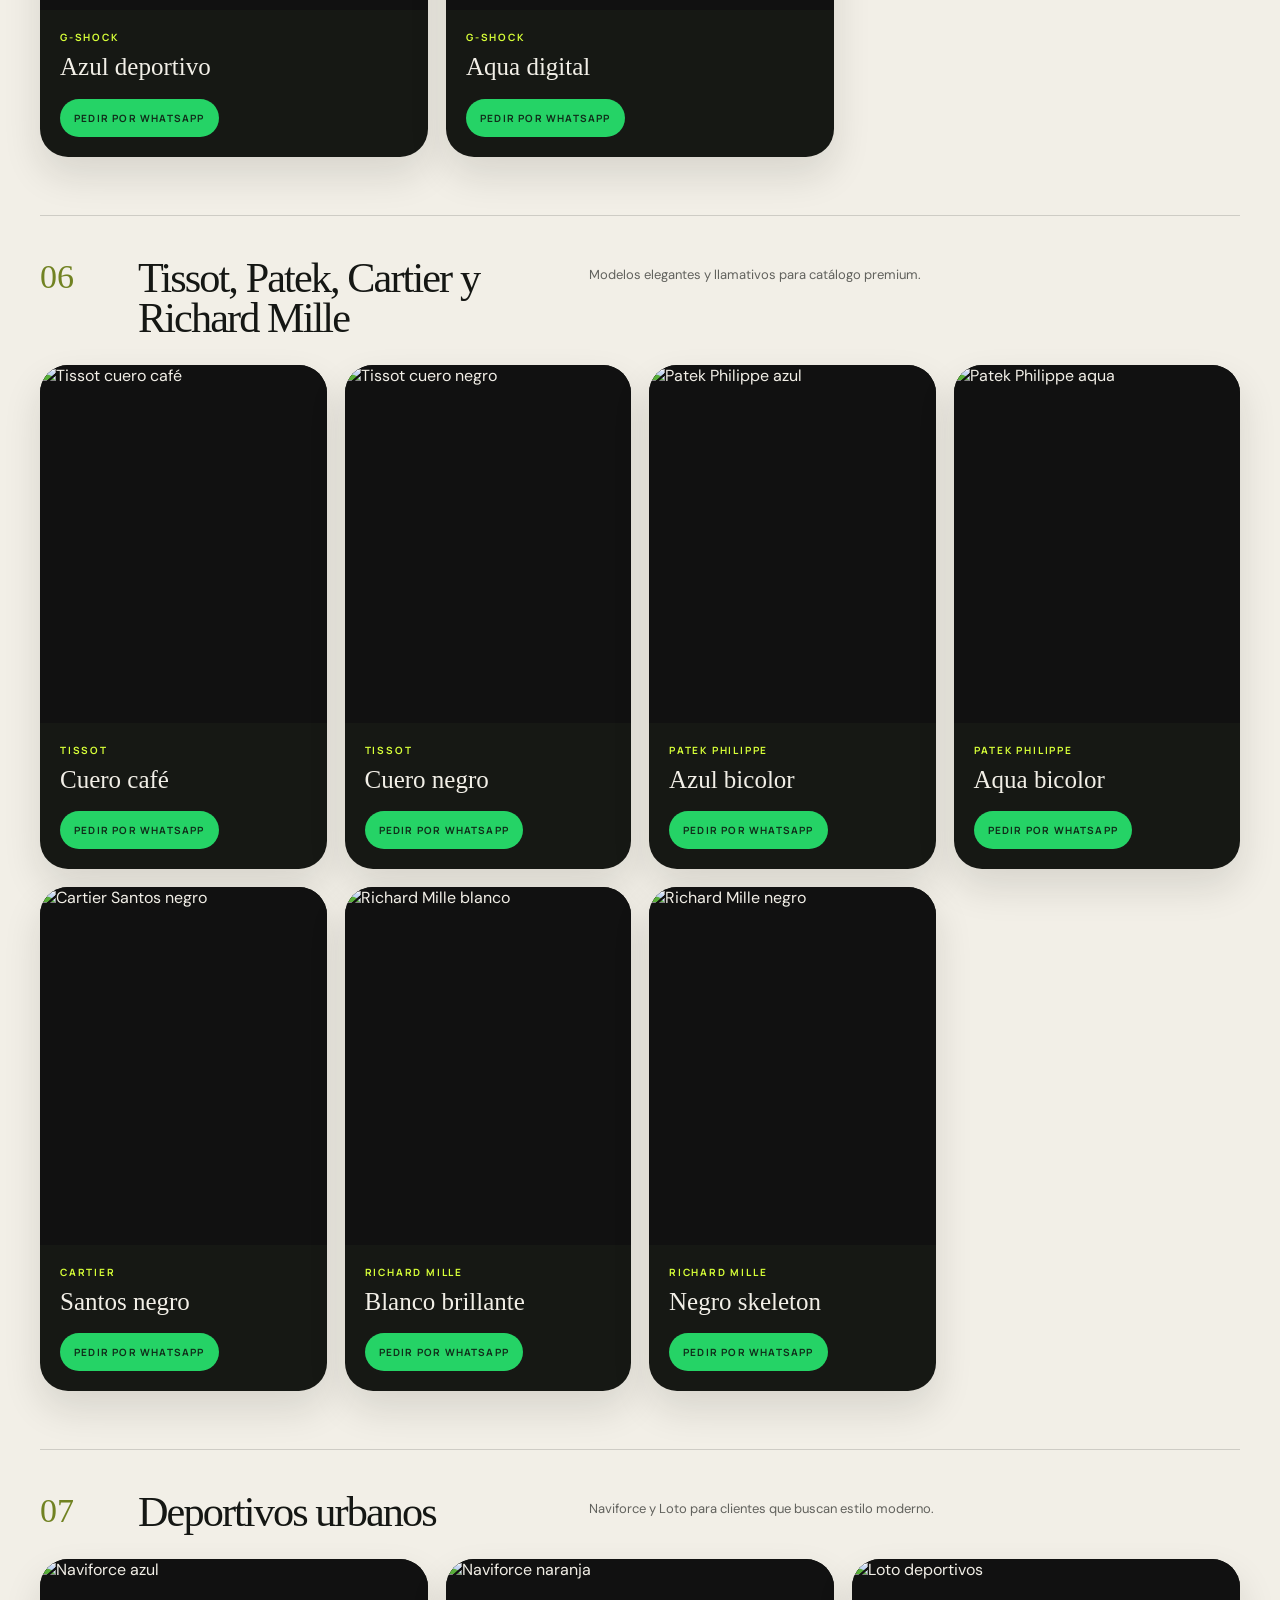
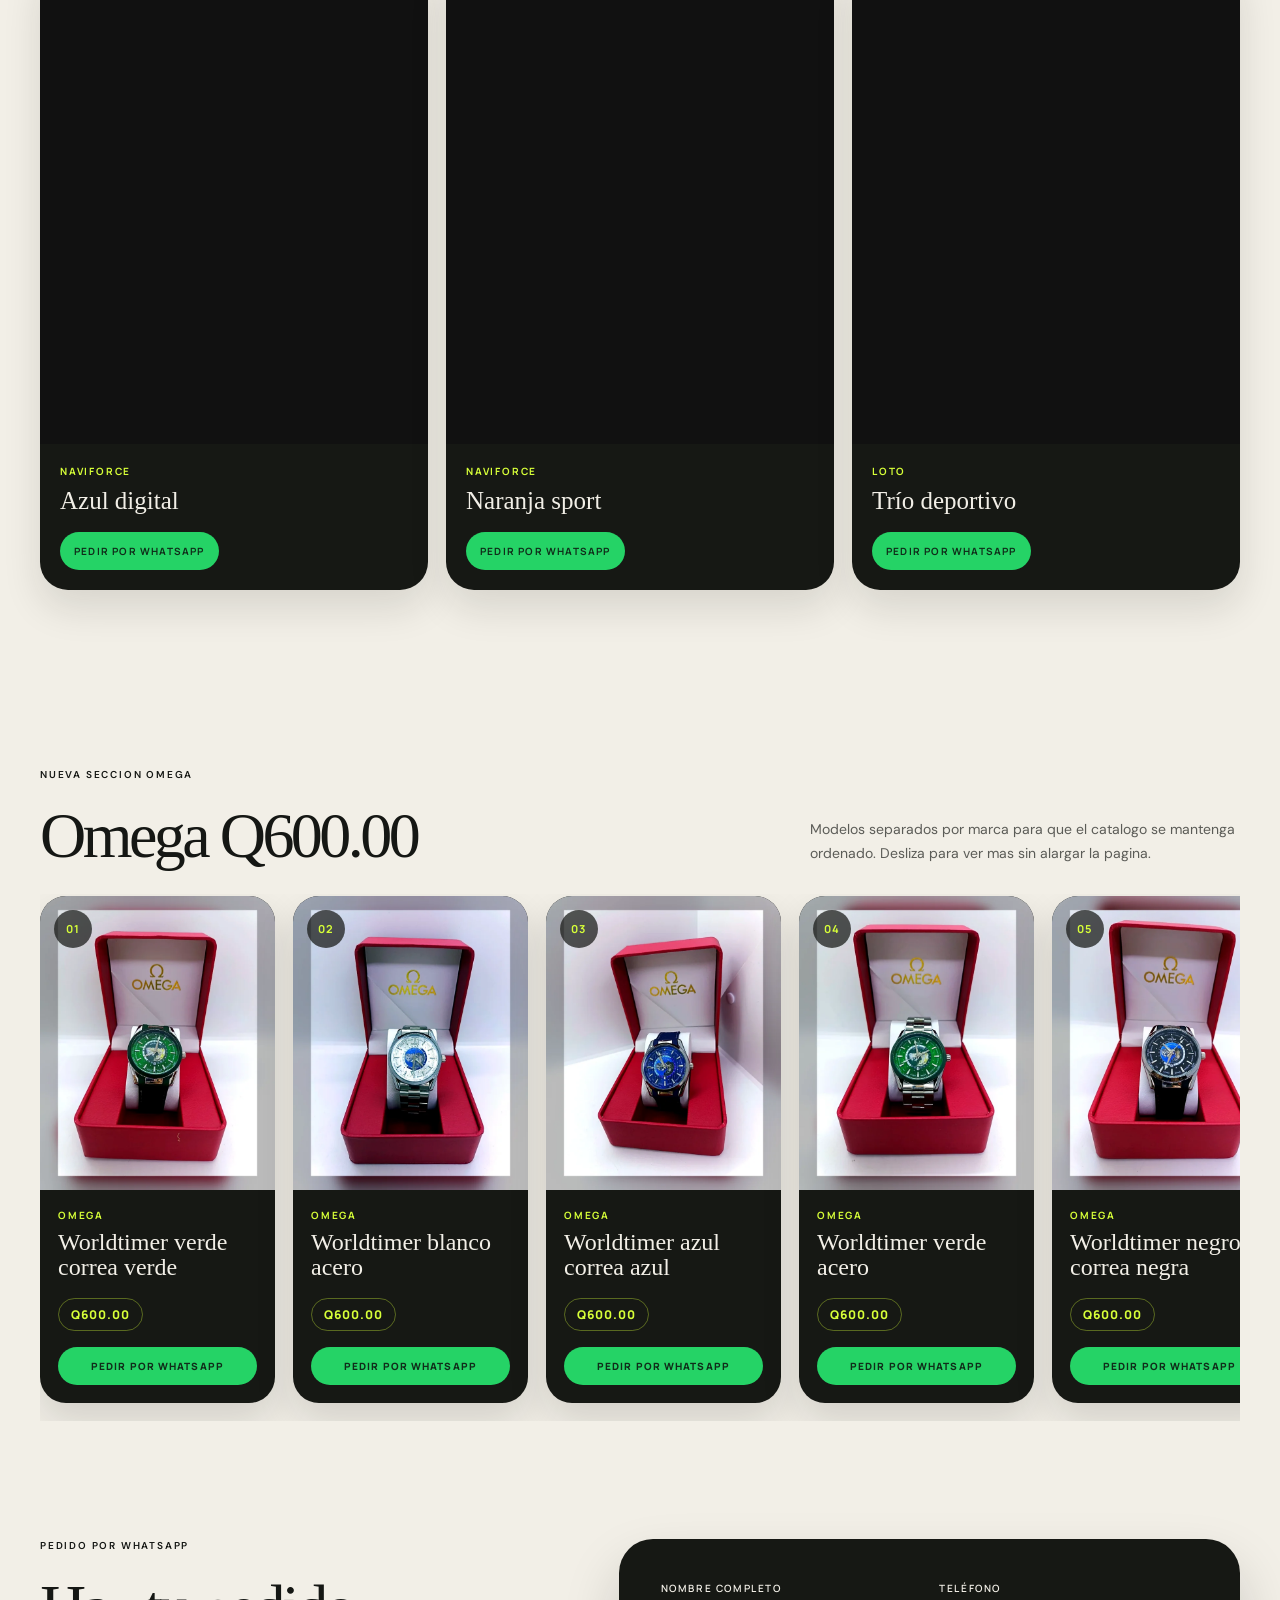
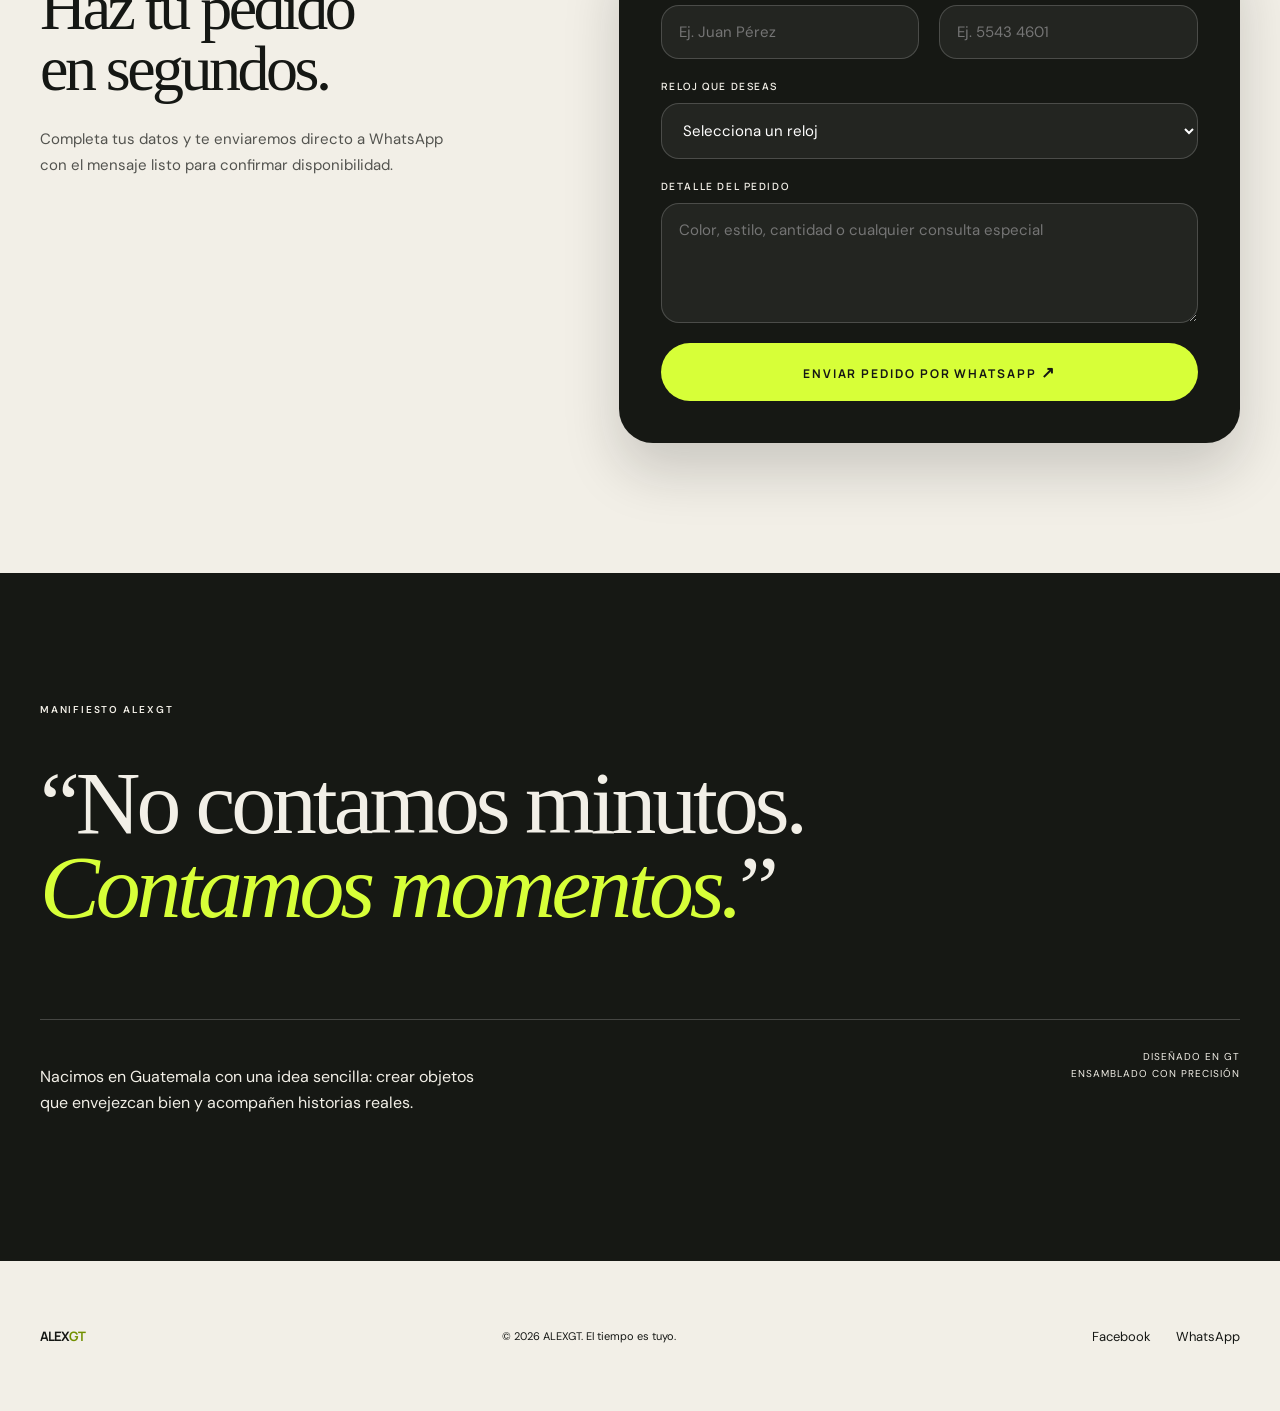
==== commit ee48c527: "Add Omega Q600 catalog section" ====
--- a/index.html
+++ b/index.html
@@ -25,6 +25,7 @@
     <a class="brand" href="#inicio">ALEX<span>GT</span></a>
     <nav>
       <a href="#coleccion">Colección</a>
+      <a href="#inventario-real">Inventario real</a>
       <a href="#pedido">Hacer pedido</a>
       <a href="#historia">Nuestra historia</a>
       <a href="https://www.facebook.com/share/1EhdeK8oF8/" target="_blank" rel="noopener">Facebook</a>
@@ -73,6 +74,93 @@
       </div>
     </section>
 
+    <section class="real-inventory wrap" id="inventario-real">
+      <div class="section-head real-head">
+        <div><p class="eyebrow">Fotos reales disponibles</p><h2>Inventario real<br>ALEXGT.</h2></div>
+        <p class="catalog-note">Fotos mejoradas para catálogo, organizadas por marca y por modelos para él y ella.</p>
+      </div>
+
+      <div class="real-section couple-section">
+        <div class="real-section-title"><span>01</span><h3>Para él y ella</h3><p>Sets en pareja listos para consultar por WhatsApp.</p></div>
+        <div class="real-grid couple-grid">
+          <article class="real-card"><img src="assets/real-watches/rolex-pareja-verde-dorado.webp" alt="Rolex pareja verde dorado" loading="lazy"><div><p>Rolex</p><h4>Pareja verde dorado</h4><a href="#pedido" data-watch="Rolex pareja verde dorado">Pedir por WhatsApp</a></div></article>
+          <article class="real-card"><img src="assets/real-watches/rolex-pareja-azul-dorado.webp" alt="Rolex pareja azul dorado" loading="lazy"><div><p>Rolex</p><h4>Pareja azul dorado</h4><a href="#pedido" data-watch="Rolex pareja azul dorado">Pedir por WhatsApp</a></div></article>
+          <article class="real-card"><img src="assets/real-watches/rolex-pareja-negro-dorado.webp" alt="Rolex pareja negro dorado" loading="lazy"><div><p>Rolex</p><h4>Pareja negro dorado</h4><a href="#pedido" data-watch="Rolex pareja negro dorado">Pedir por WhatsApp</a></div></article>
+          <article class="real-card"><img src="assets/real-watches/rolex-pareja-verde-plata.webp" alt="Rolex pareja verde plata" loading="lazy"><div><p>Rolex</p><h4>Pareja verde plata</h4><a href="#pedido" data-watch="Rolex pareja verde plata">Pedir por WhatsApp</a></div></article>
+          <article class="real-card"><img src="assets/real-watches/rolex-pareja-azul-bicolor.webp" alt="Rolex pareja azul bicolor" loading="lazy"><div><p>Rolex</p><h4>Pareja azul bicolor</h4><a href="#pedido" data-watch="Rolex pareja azul bicolor">Pedir por WhatsApp</a></div></article>
+          <article class="real-card"><img src="assets/real-watches/rolex-duo-submariner.webp" alt="Rolex dúo Submariner" loading="lazy"><div><p>Rolex</p><h4>Dúo Submariner</h4><a href="#pedido" data-watch="Rolex dúo Submariner">Pedir por WhatsApp</a></div></article>
+        </div>
+      </div>
+
+      <div class="real-section">
+        <div class="real-section-title"><span>02</span><h3>Omega</h3><p>Modelos en caja y líneas tipo MoonSwatch.</p></div>
+        <div class="real-grid">
+          <article class="real-card"><img src="assets/real-watches/omega-green-world.webp" alt="Omega esfera verde" loading="lazy"><div><p>Omega</p><h4>Esfera verde</h4><a href="#pedido" data-watch="Omega esfera verde">Pedir por WhatsApp</a></div></article>
+          <article class="real-card"><img src="assets/real-watches/omega-blue-seamaster.webp" alt="Omega azul Seamaster" loading="lazy"><div><p>Omega</p><h4>Azul Seamaster</h4><a href="#pedido" data-watch="Omega azul Seamaster">Pedir por WhatsApp</a></div></article>
+          <article class="real-card"><img src="assets/real-watches/omega-blue-box.webp" alt="Omega azul en caja" loading="lazy"><div><p>Omega</p><h4>Azul en caja</h4><a href="#pedido" data-watch="Omega azul en caja">Pedir por WhatsApp</a></div></article>
+          <article class="real-card"><img src="assets/real-watches/omega-speedmaster-blue.webp" alt="Omega Speedmaster azul" loading="lazy"><div><p>Omega</p><h4>Speedmaster azul</h4><a href="#pedido" data-watch="Omega Speedmaster azul">Pedir por WhatsApp</a></div></article>
+          <article class="real-card"><img src="assets/real-watches/omega-swatch-set.webp" alt="Omega MoonSwatch colores" loading="lazy"><div><p>Omega</p><h4>MoonSwatch colores</h4><a href="#pedido" data-watch="Omega MoonSwatch colores">Pedir por WhatsApp</a></div></article>
+        </div>
+      </div>
+
+      <div class="real-section">
+        <div class="real-section-title"><span>03</span><h3>Rolex</h3><p>Modelos individuales con presencia dorada y deportiva.</p></div>
+        <div class="real-grid compact-grid">
+          <article class="real-card"><img src="assets/real-watches/rolex-daytona-green.webp" alt="Rolex Daytona verde" loading="lazy"><div><p>Rolex</p><h4>Daytona verde</h4><a href="#pedido" data-watch="Rolex Daytona verde">Pedir por WhatsApp</a></div></article>
+        </div>
+      </div>
+
+      <div class="real-section">
+        <div class="real-section-title"><span>04</span><h3>Hublot</h3><p>Skeleton, correa café y modelo dorado geométrico.</p></div>
+        <div class="real-grid compact-grid">
+          <article class="real-card"><img src="assets/real-watches/hublot-skeleton-white.webp" alt="Hublot skeleton blanco" loading="lazy"><div><p>Hublot</p><h4>Skeleton blanco</h4><a href="#pedido" data-watch="Hublot skeleton blanco">Pedir por WhatsApp</a></div></article>
+          <article class="real-card"><img src="assets/real-watches/hublot-brown-strap.webp" alt="Hublot correa café" loading="lazy"><div><p>Hublot</p><h4>Correa café</h4><a href="#pedido" data-watch="Hublot correa café">Pedir por WhatsApp</a></div></article>
+          <article class="real-card"><img src="assets/real-watches/hublot-gold-geometric.webp" alt="Hublot dorado geométrico" loading="lazy"><div><p>Hublot</p><h4>Dorado geométrico</h4><a href="#pedido" data-watch="Hublot dorado geométrico">Pedir por WhatsApp</a></div></article>
+        </div>
+      </div>
+
+      <div class="real-section">
+        <div class="real-section-title"><span>05</span><h3>G-SHOCK</h3><p>Relojes resistentes con estilo deportivo.</p></div>
+        <div class="real-grid compact-grid">
+          <article class="real-card"><img src="assets/real-watches/gshock-blue.webp" alt="G-SHOCK azul" loading="lazy"><div><p>G-SHOCK</p><h4>Azul deportivo</h4><a href="#pedido" data-watch="G-SHOCK azul deportivo">Pedir por WhatsApp</a></div></article>
+          <article class="real-card"><img src="assets/real-watches/gshock-aqua.webp" alt="G-SHOCK aqua" loading="lazy"><div><p>G-SHOCK</p><h4>Aqua digital</h4><a href="#pedido" data-watch="G-SHOCK aqua digital">Pedir por WhatsApp</a></div></article>
+        </div>
+      </div>
+
+      <div class="real-section">
+        <div class="real-section-title"><span>06</span><h3>Tissot, Patek, Cartier y Richard Mille</h3><p>Modelos elegantes y llamativos para catálogo premium.</p></div>
+        <div class="real-grid">
+          <article class="real-card"><img src="assets/real-watches/tissot-brown.webp" alt="Tissot cuero café" loading="lazy"><div><p>Tissot</p><h4>Cuero café</h4><a href="#pedido" data-watch="Tissot cuero café">Pedir por WhatsApp</a></div></article>
+          <article class="real-card"><img src="assets/real-watches/tissot-black.webp" alt="Tissot cuero negro" loading="lazy"><div><p>Tissot</p><h4>Cuero negro</h4><a href="#pedido" data-watch="Tissot cuero negro">Pedir por WhatsApp</a></div></article>
+          <article class="real-card"><img src="assets/real-watches/patek-blue.webp" alt="Patek Philippe azul" loading="lazy"><div><p>Patek Philippe</p><h4>Azul bicolor</h4><a href="#pedido" data-watch="Patek Philippe azul bicolor">Pedir por WhatsApp</a></div></article>
+          <article class="real-card"><img src="assets/real-watches/patek-aqua.webp" alt="Patek Philippe aqua" loading="lazy"><div><p>Patek Philippe</p><h4>Aqua bicolor</h4><a href="#pedido" data-watch="Patek Philippe aqua bicolor">Pedir por WhatsApp</a></div></article>
+          <article class="real-card"><img src="assets/real-watches/cartier-santos.webp" alt="Cartier Santos negro" loading="lazy"><div><p>Cartier</p><h4>Santos negro</h4><a href="#pedido" data-watch="Cartier Santos negro">Pedir por WhatsApp</a></div></article>
+          <article class="real-card"><img src="assets/real-watches/richard-mille-white.webp" alt="Richard Mille blanco" loading="lazy"><div><p>Richard Mille</p><h4>Blanco brillante</h4><a href="#pedido" data-watch="Richard Mille blanco brillante">Pedir por WhatsApp</a></div></article>
+          <article class="real-card"><img src="assets/real-watches/richard-mille-black.webp" alt="Richard Mille negro" loading="lazy"><div><p>Richard Mille</p><h4>Negro skeleton</h4><a href="#pedido" data-watch="Richard Mille negro skeleton">Pedir por WhatsApp</a></div></article>
+        </div>
+      </div>
+
+      <div class="real-section">
+        <div class="real-section-title"><span>07</span><h3>Deportivos urbanos</h3><p>Naviforce y Loto para clientes que buscan estilo moderno.</p></div>
+        <div class="real-grid compact-grid">
+          <article class="real-card"><img src="assets/real-watches/naviforce-blue.webp" alt="Naviforce azul" loading="lazy"><div><p>Naviforce</p><h4>Azul digital</h4><a href="#pedido" data-watch="Naviforce azul digital">Pedir por WhatsApp</a></div></article>
+          <article class="real-card"><img src="assets/real-watches/naviforce-orange.webp" alt="Naviforce naranja" loading="lazy"><div><p>Naviforce</p><h4>Naranja sport</h4><a href="#pedido" data-watch="Naviforce naranja sport">Pedir por WhatsApp</a></div></article>
+          <article class="real-card"><img src="assets/real-watches/loto-sport-trio.webp" alt="Loto deportivos" loading="lazy"><div><p>Loto</p><h4>Trío deportivo</h4><a href="#pedido" data-watch="Loto trío deportivo">Pedir por WhatsApp</a></div></article>
+        </div>
+      </div>
+    </section>
+
+    <section class="omega-drop wrap" id="omega-q600">
+      <div class="omega-drop-head">
+        <div>
+          <p class="eyebrow">Nueva seccion Omega</p>
+          <h2>Omega Q600.00</h2>
+        </div>
+        <p>Modelos separados por marca para que el catalogo se mantenga ordenado. Desliza para ver mas sin alargar la pagina.</p>
+      </div>
+      <div class="omega-scroller" id="omegaQ600Grid" aria-label="Relojes Omega Q600.00"></div>
+    </section>
+
     <section class="order-section wrap" id="pedido">
       <div class="order-copy">
         <p class="eyebrow">Pedido por WhatsApp</p>
@@ -84,7 +172,7 @@
         <label>Teléfono<input id="clientPhone" name="clientPhone" type="tel" placeholder="Ej. 5543 4601" required></label>
         <label>Reloj que deseas<select id="watchModel" name="watchModel" required>
           <option value="">Selecciona un reloj</option>
-          <option>Rolex</option><option>Hublot</option><option>Tissot</option><option>G-SHOCK</option><option>Omega</option><option>Richard Mille</option><option>Patek Philippe</option><option>Cartier</option><option>Audemars Piguet</option><option>TAG Heuer</option><option>Seiko</option><option>Citizen</option>
+          <option>Rolex</option><option>Hublot</option><option>Tissot</option><option>G-SHOCK</option><option>Omega</option><option>Omega Q600.00</option><option>Richard Mille</option><option>Patek Philippe</option><option>Cartier</option><option>Audemars Piguet</option><option>TAG Heuer</option><option>Seiko</option><option>Citizen</option><option>Naviforce</option><option>Loto</option><option>Set para él y ella</option>
         </select></label>
         <label>Detalle del pedido<textarea id="orderNote" name="orderNote" rows="4" placeholder="Color, estilo, cantidad o cualquier consulta especial"></textarea></label>
         <button type="submit">Enviar pedido por WhatsApp <span>↗</span></button>
@@ -102,10 +190,58 @@
   <script>
     const orderForm = document.querySelector('#orderForm');
     const watchSelect = document.querySelector('#watchModel');
-    document.querySelectorAll('[data-watch]').forEach((button) => {
-      button.addEventListener('click', () => {
-        watchSelect.value = button.dataset.watch;
-      });
+    const omegaQ600 = [
+      { title: 'Worldtimer verde correa verde', image: 'assets/omega-q600/omega-q600-01.webp' },
+      { title: 'Worldtimer blanco acero', image: 'assets/omega-q600/omega-q600-02.webp' },
+      { title: 'Worldtimer azul correa azul', image: 'assets/omega-q600/omega-q600-03.webp' },
+      { title: 'Worldtimer verde acero', image: 'assets/omega-q600/omega-q600-04.webp' },
+      { title: 'Worldtimer negro correa negra', image: 'assets/omega-q600/omega-q600-05.webp' },
+      { title: 'Worldtimer azul detalle', image: 'assets/omega-q600/omega-q600-06.webp' },
+      { title: 'Worldtimer negro en caja', image: 'assets/omega-q600/omega-q600-07.webp' },
+      { title: 'Worldtimer negro muneca', image: 'assets/omega-q600/omega-q600-08.webp' },
+      { title: 'Seamaster negro bisel rojo', image: 'assets/omega-q600/omega-q600-09.webp' },
+      { title: 'Seamaster negro bisel aqua', image: 'assets/omega-q600/omega-q600-10.webp' },
+      { title: 'Seamaster negro clasico', image: 'assets/omega-q600/omega-q600-11.webp' },
+      { title: 'Seamaster beige negro', image: 'assets/omega-q600/omega-q600-12.webp' },
+      { title: 'Set Omega cinco piezas', image: 'assets/omega-q600/omega-q600-13.webp' },
+      { title: 'Seamaster azul acero', image: 'assets/omega-q600/omega-q600-14.webp' },
+      { title: 'Worldtimer verde vitrina', image: 'assets/omega-q600/omega-q600-15.webp' },
+      { title: 'Seamaster cronografo azul rojo', image: 'assets/omega-q600/omega-q600-16.webp' },
+      { title: 'Worldtimer verde acercamiento', image: 'assets/omega-q600/omega-q600-17.webp' },
+      { title: 'Seamaster negro caucho', image: 'assets/omega-q600/omega-q600-18.webp' },
+      { title: 'Seamaster blanco deportivo', image: 'assets/omega-q600/omega-q600-19.webp' },
+      { title: 'De Ville negro dorado', image: 'assets/omega-q600/omega-q600-20.webp' },
+      { title: 'Speedmaster azul caja negra', image: 'assets/omega-q600/omega-q600-21.webp' },
+      { title: 'Worldtimer azul caja roja', image: 'assets/omega-q600/omega-q600-22.webp' },
+      { title: 'Worldtimer azul acero mano', image: 'assets/omega-q600/omega-q600-23.webp' },
+      { title: 'Classic negro acero', image: 'assets/omega-q600/omega-q600-24.webp' },
+      { title: 'De Ville negro dorado mano', image: 'assets/omega-q600/omega-q600-25.webp' },
+      { title: 'Worldtimer blanco correa negra', image: 'assets/omega-q600/omega-q600-26.webp' },
+      { title: 'Worldtimer negro acero', image: 'assets/omega-q600/omega-q600-27.webp' }
+    ];
+    const omegaQ600Grid = document.querySelector('#omegaQ600Grid');
+    if (omegaQ600Grid) {
+      omegaQ600Grid.innerHTML = omegaQ600.map((item, index) => {
+        const watchName = `Omega ${item.title} - Q600.00`;
+        return `<article class="omega-card">
+          <span class="omega-card-number">${String(index + 1).padStart(2, '0')}</span>
+          <img src="${item.image}" alt="${watchName}" loading="lazy">
+          <div class="omega-card-body">
+            <p>Omega</p>
+            <h3>${item.title}</h3>
+            <strong>Q600.00</strong>
+            <a href="#pedido" data-watch="${watchName}">Pedir por WhatsApp</a>
+          </div>
+        </article>`;
+      }).join('');
+    }
+    document.addEventListener('click', (event) => {
+      const button = event.target.closest('[data-watch]');
+      if (!button || !watchSelect) return;
+      if (![...watchSelect.options].some((option) => option.value === button.dataset.watch)) {
+        watchSelect.add(new Option(button.dataset.watch, button.dataset.watch));
+      }
+      watchSelect.value = button.dataset.watch;
     });
     orderForm.addEventListener('submit', (event) => {
       event.preventDefault();
--- a/styles.css
+++ b/styles.css
@@ -1,6 +1,6 @@
 :root{--ink:#151714;--paper:#f2efe7;--acid:#d7ff38;--line:rgba(21,23,20,.16);--serif:Georgia,'Times New Roman',serif}
 *{box-sizing:border-box}html{scroll-behavior:smooth}body{margin:0;background:var(--paper);color:var(--ink);font-family:'DM Sans',sans-serif;overflow-x:hidden}.grain{position:fixed;inset:0;z-index:20;pointer-events:none;opacity:.035;background-image:url("data:image/svg+xml,%3Csvg viewBox='0 0 180 180' xmlns='http://www.w3.org/2000/svg'%3E%3Cfilter id='n'%3E%3CfeTurbulence type='fractalNoise' baseFrequency='.85' numOctaves='3' stitchTiles='stitch'/%3E%3C/filter%3E%3Crect width='100%25' height='100%25' filter='url(%23n)'/%3E%3C/svg%3E")}.wrap{width:min(1380px,calc(100% - 80px));margin:auto}
-.nav{height:96px;display:flex;align-items:center;justify-content:space-between;border-bottom:1px solid var(--line);position:relative;z-index:10}.brand{font-family:Manrope,sans-serif;font-size:22px;font-weight:700;letter-spacing:-1px;text-decoration:none;color:inherit}.brand span{color:#729000}.nav nav{display:flex;gap:42px}.nav nav a,.footer a{color:inherit;text-decoration:none;font-size:13px}.nav nav a:hover,.footer a:hover{opacity:.55}.cart-button{border:0;background:none;display:flex;align-items:center;gap:10px;cursor:pointer;font:500 13px inherit}.cart-button b{display:grid;place-items:center;width:25px;height:25px;border-radius:50%;background:var(--ink);color:#fff;font-size:11px}
+.nav{height:96px;display:flex;align-items:center;justify-content:space-between;border-bottom:1px solid var(--line);position:relative;z-index:10}.brand{font-family:Manrope,sans-serif;font-size:22px;font-weight:700;letter-spacing:-1px;text-decoration:none;color:inherit}.brand span{color:#729000}.nav nav{display:flex;gap:24px}.nav nav a,.footer a{color:inherit;text-decoration:none;font-size:13px}.nav nav a:hover,.footer a:hover{opacity:.55}.cart-button{border:0;background:none;display:flex;align-items:center;gap:10px;cursor:pointer;font:500 13px inherit}.cart-button b{display:grid;place-items:center;width:25px;height:25px;border-radius:50%;background:var(--ink);color:#fff;font-size:11px}
 .hero{height:700px;min-height:620px;display:grid;grid-template-columns:1fr 1.35fr .55fr;align-items:center;position:relative}.eyebrow{text-transform:uppercase;letter-spacing:.18em;font-size:10px;font-weight:600;margin:0 0 26px}.hero h1,.section-head h2{font-family:var(--serif);font-size:clamp(64px,6.5vw,104px);line-height:.88;font-weight:400;letter-spacing:-.055em;margin:0}.hero h1 em{font-weight:400;color:#718222}.intro{font-size:16px;line-height:1.65;max-width:390px;margin:34px 0}.primary-link{display:flex;width:max-content;gap:55px;align-items:center;padding:16px 0;border-bottom:1px solid;color:inherit;text-decoration:none;font-size:13px}.primary-link span{font-size:20px}.hero-visual{height:100%;position:relative;display:grid;place-items:center}.orbit{width:500px;height:500px;border:1px solid var(--line);border-radius:50%;position:absolute}.orbit:before,.orbit:after{content:"";position:absolute;background:var(--ink);border-radius:50%;width:6px;height:6px;top:50%;transform:translateY(-50%)}.orbit:before{left:-3px}.orbit:after{right:-3px}.orbit-label{position:absolute;font-size:8px;letter-spacing:.2em}.orbit-label.top{top:78px}.orbit-label.bottom{bottom:78px}
 .watch{position:relative;display:flex;flex-direction:column;align-items:center;filter:drop-shadow(18px 22px 18px rgba(0,0,0,.23));z-index:2;transform:rotate(8deg)}.strap{width:100px;height:143px;background:linear-gradient(90deg,#111,#2c2d2b 22%,#0a0b0a 52%,#272826 78%,#111);position:relative}.strap:after{content:"";position:absolute;inset:0 11px;border-left:1px solid #42433f;border-right:1px solid #42433f}.strap-top{border-radius:28px 28px 5px 5px;margin-bottom:-12px}.strap-bottom{border-radius:5px 5px 28px 28px;margin-top:-12px}.watch-case{width:184px;height:184px;border-radius:50%;background:linear-gradient(135deg,#797d7b,#181a19 28%,#5a5d5b 52%,#111 78%,#6e716f);padding:9px;position:relative;z-index:2}.dial{width:100%;height:100%;border-radius:50%;background:radial-gradient(circle at 38% 33%,#303330,#111 66%);border:2px solid #090a09;position:relative;box-shadow:inset 0 0 20px #000}.logo-mini{position:absolute;top:30%;width:100%;text-align:center;color:#d8d9d3;font-size:8px;letter-spacing:.17em}.marker{position:absolute;background:#c4c7bd}.m12,.m6{width:2px;height:12px;left:50%;transform:translateX(-50%)}.m12{top:12px}.m6{bottom:12px}.m3,.m9{height:2px;width:12px;top:50%;transform:translateY(-50%)}.m3{right:12px}.m9{left:12px}.hand{position:absolute;left:50%;bottom:50%;transform-origin:bottom;border-radius:4px}.hour{width:4px;height:41px;background:#e8e8df;transform:rotate(304deg)}.minute{width:2px;height:58px;background:#e8e8df;transform:rotate(39deg)}.second{width:1px;height:65px;background:var(--acid);transform:rotate(132deg)}.pivot{position:absolute;left:50%;top:50%;width:8px;height:8px;transform:translate(-50%,-50%);border-radius:50%;background:var(--acid)}.crown{position:absolute;right:-10px;top:78px;width:11px;height:28px;border-radius:3px;background:#3d403e}.hero-note{position:absolute;right:8%;bottom:22%;display:flex;gap:10px;align-items:flex-start}.hero-note span{font-family:var(--serif);font-size:40px;color:#75811e}.hero-note p{font-size:10px;line-height:1.4;text-transform:uppercase;letter-spacing:.1em}.hero-meta{align-self:end;margin-bottom:70px}.hero-meta>span{font-family:var(--serif);font-size:32px}.hero-meta p{font-size:11px;line-height:1.8;border-top:1px solid var(--line);padding-top:14px}
 .ticker{height:48px;background:var(--acid);display:flex;align-items:center;white-space:nowrap;overflow:hidden;font-family:Manrope;font-weight:700;font-size:11px;letter-spacing:.16em}.ticker div{animation:marquee 18s linear infinite}@keyframes marquee{to{transform:translateX(-50%)}}
@@ -24,3 +24,14 @@
 .order-section{display:grid;grid-template-columns:.9fr 1.1fr;gap:70px;align-items:start;padding:0 0 130px}.order-copy{position:sticky;top:35px}.order-copy h2{font-family:var(--serif);font-size:clamp(50px,5vw,82px);font-weight:400;line-height:.95;letter-spacing:-.055em;margin:0 0 28px}.order-copy p:last-child{max-width:420px;line-height:1.7;font-size:15px;opacity:.72}.order-form{background:#161814;color:#f2efe7;border-radius:34px;padding:42px;display:grid;grid-template-columns:1fr 1fr;gap:20px;box-shadow:0 28px 55px rgba(21,23,20,.18)}.order-form label{display:grid;gap:10px;font:600 10px Manrope,sans-serif;text-transform:uppercase;letter-spacing:.16em}.order-form label:nth-child(3),.order-form label:nth-child(4),.order-form button{grid-column:1/-1}.order-form input,.order-form select,.order-form textarea{width:100%;border:1px solid rgba(255,255,255,.18);border-radius:18px;background:rgba(255,255,255,.06);color:#fff;padding:16px 17px;font:400 15px 'DM Sans',sans-serif;outline:none}.order-form select option{color:#151714}.order-form textarea{resize:vertical;min-height:120px}.order-form input:focus,.order-form select:focus,.order-form textarea:focus{border-color:var(--acid);box-shadow:0 0 0 3px rgba(215,255,56,.12)}.order-form button{border:0;border-radius:999px;background:var(--acid);color:#151714;padding:18px 24px;font:700 12px Manrope,sans-serif;text-transform:uppercase;letter-spacing:.16em;cursor:pointer;transition:transform .2s,box-shadow .2s}.order-form button:hover{transform:translateY(-2px);box-shadow:0 14px 34px rgba(215,255,56,.18)}.order-form button span{font-size:16px}
 @media(max-width:950px){.order-section{grid-template-columns:1fr;gap:40px;padding-bottom:95px}.order-copy{position:static}.order-form{padding:32px}}
 @media(max-width:650px){.order-section{padding-bottom:80px}.order-copy h2{font-size:48px}.order-form{grid-template-columns:1fr;border-radius:26px;padding:24px}.order-form label{grid-column:1/-1}.order-form input,.order-form select,.order-form textarea{font-size:16px}.order-form button{font-size:11px;line-height:1.45}}
+
+/* Inventario real */
+.real-inventory{padding:0 0 120px}.real-head{margin-bottom:55px}.real-section{border-top:1px solid var(--line);padding:42px 0 58px}.real-section-title{display:grid;grid-template-columns:70px minmax(210px,.65fr) 1fr;gap:28px;align-items:start;margin-bottom:26px}.real-section-title span{font-family:var(--serif);font-size:34px;color:#718222}.real-section-title h3{font-family:var(--serif);font-size:clamp(34px,3.3vw,58px);font-weight:400;line-height:.96;letter-spacing:-.045em;margin:0}.real-section-title p{max-width:380px;font-size:13px;line-height:1.65;opacity:.65;margin:6px 0 0}.real-grid{display:grid;grid-template-columns:repeat(4,1fr);gap:18px}.real-grid.compact-grid{grid-template-columns:repeat(3,1fr)}.couple-grid{grid-template-columns:repeat(3,1fr)}.real-card{background:#161814;color:#f2efe7;border-radius:28px;overflow:hidden;min-height:100%;box-shadow:0 18px 38px rgba(21,23,20,.12);transition:transform .25s,box-shadow .25s}.real-card:hover{transform:translateY(-5px);box-shadow:0 28px 52px rgba(21,23,20,.18)}.real-card img{width:100%;aspect-ratio:4/5;object-fit:cover;display:block;background:#111}.real-card div{padding:20px}.real-card p{margin:0 0 10px;font:700 10px Manrope,sans-serif;text-transform:uppercase;letter-spacing:.18em;color:var(--acid)}.real-card h4{font-family:var(--serif);font-size:25px;line-height:1.05;font-weight:400;margin:0 0 18px}.real-card a{display:inline-flex;align-items:center;justify-content:center;border-radius:999px;background:#25d366;color:#102d1a;text-decoration:none;font:700 10px Manrope,sans-serif;text-transform:uppercase;letter-spacing:.12em;padding:12px 14px}.real-card a:hover{background:#1fbd59}.couple-section{background:linear-gradient(180deg,rgba(215,255,56,.12),rgba(215,255,56,0));border-radius:34px;padding:42px 32px 58px;border-top:0}
+@media(max-width:1100px){.real-grid,.real-grid.compact-grid,.couple-grid{grid-template-columns:repeat(2,1fr)}.real-section-title{grid-template-columns:55px 1fr}.real-section-title p{grid-column:2}}
+@media(max-width:650px){.real-inventory{padding-bottom:80px}.real-section{padding:34px 0 44px}.couple-section{padding:30px 18px 44px;border-radius:26px}.real-section-title{grid-template-columns:1fr;gap:12px}.real-section-title p{grid-column:auto}.real-grid,.real-grid.compact-grid,.couple-grid{grid-template-columns:1fr}.real-card{border-radius:24px}.real-card h4{font-size:27px}.nav nav{gap:18px}}
+
+
+/* Omega Q600 compacto */
+.omega-drop{padding:0 0 118px}.omega-drop-head{display:flex;justify-content:space-between;align-items:flex-end;gap:34px;margin-bottom:28px}.omega-drop-head h2{font-family:var(--serif);font-size:clamp(48px,5vw,76px);line-height:.92;font-weight:400;letter-spacing:-.055em;margin:0}.omega-drop-head>p{max-width:430px;font-size:14px;line-height:1.7;opacity:.68;margin:0}.omega-scroller{display:grid;grid-auto-flow:column;grid-auto-columns:minmax(235px,270px);gap:18px;overflow-x:auto;overscroll-behavior-inline:contain;scroll-snap-type:x mandatory;padding:2px 6px 18px 2px}.omega-scroller::-webkit-scrollbar{height:9px}.omega-scroller::-webkit-scrollbar-track{background:rgba(21,23,20,.08);border-radius:999px}.omega-scroller::-webkit-scrollbar-thumb{background:#161814;border-radius:999px}.omega-card{position:relative;scroll-snap-align:start;background:#161814;color:#f2efe7;border-radius:26px;overflow:hidden;box-shadow:0 18px 38px rgba(21,23,20,.14);min-height:100%;transition:transform .25s,box-shadow .25s}.omega-card:hover{transform:translateY(-5px);box-shadow:0 28px 52px rgba(21,23,20,.2)}.omega-card-number{position:absolute;top:14px;left:14px;z-index:2;display:grid;place-items:center;width:38px;height:38px;border-radius:50%;background:rgba(21,23,20,.72);color:var(--acid);font:700 11px Manrope,sans-serif;letter-spacing:.12em}.omega-card img{width:100%;aspect-ratio:4/5;object-fit:cover;display:block;background:#111}.omega-card-body{padding:18px}.omega-card-body p{margin:0 0 8px;font:700 10px Manrope,sans-serif;text-transform:uppercase;letter-spacing:.18em;color:var(--acid)}.omega-card-body h3{min-height:54px;font-family:var(--serif);font-size:24px;line-height:1.05;font-weight:400;margin:0 0 14px}.omega-card-body strong{display:inline-flex;margin-bottom:16px;border:1px solid rgba(215,255,56,.35);border-radius:999px;padding:7px 12px;color:var(--acid);font:800 12px Manrope,sans-serif;letter-spacing:.08em}.omega-card-body a{display:flex;align-items:center;justify-content:center;border-radius:999px;background:#25d366;color:#102d1a;text-decoration:none;font:800 10px Manrope,sans-serif;text-transform:uppercase;letter-spacing:.11em;padding:12px 13px}.omega-card-body a:hover{background:#1fbd59}
+@media(max-width:950px){.omega-drop{padding-bottom:92px}.omega-drop-head{align-items:flex-start;flex-direction:column}.omega-scroller{grid-auto-columns:minmax(225px,42vw)}}
+@media(max-width:650px){.omega-drop{padding-bottom:80px}.omega-drop-head h2{font-size:48px}.omega-scroller{grid-auto-columns:82vw;gap:14px;padding-bottom:16px}.omega-card{border-radius:24px}.omega-card-body h3{min-height:auto;font-size:27px}}
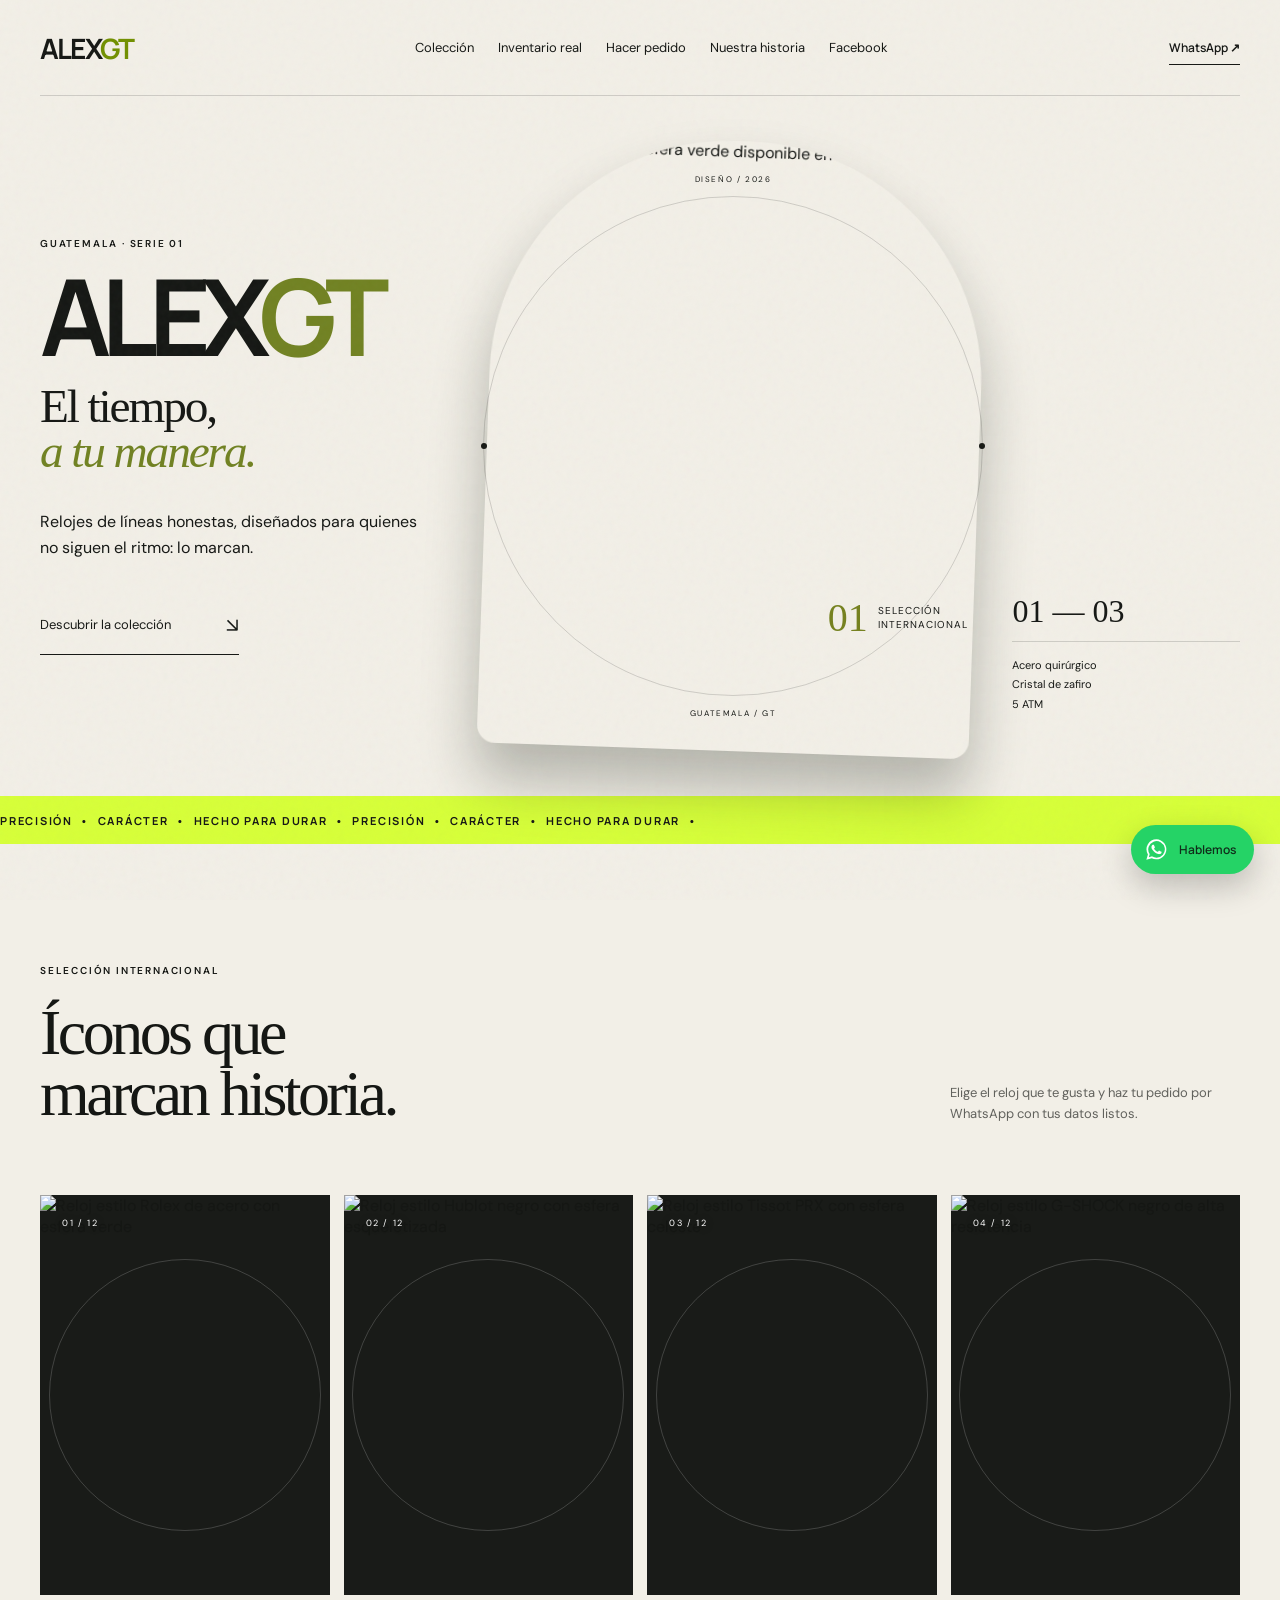
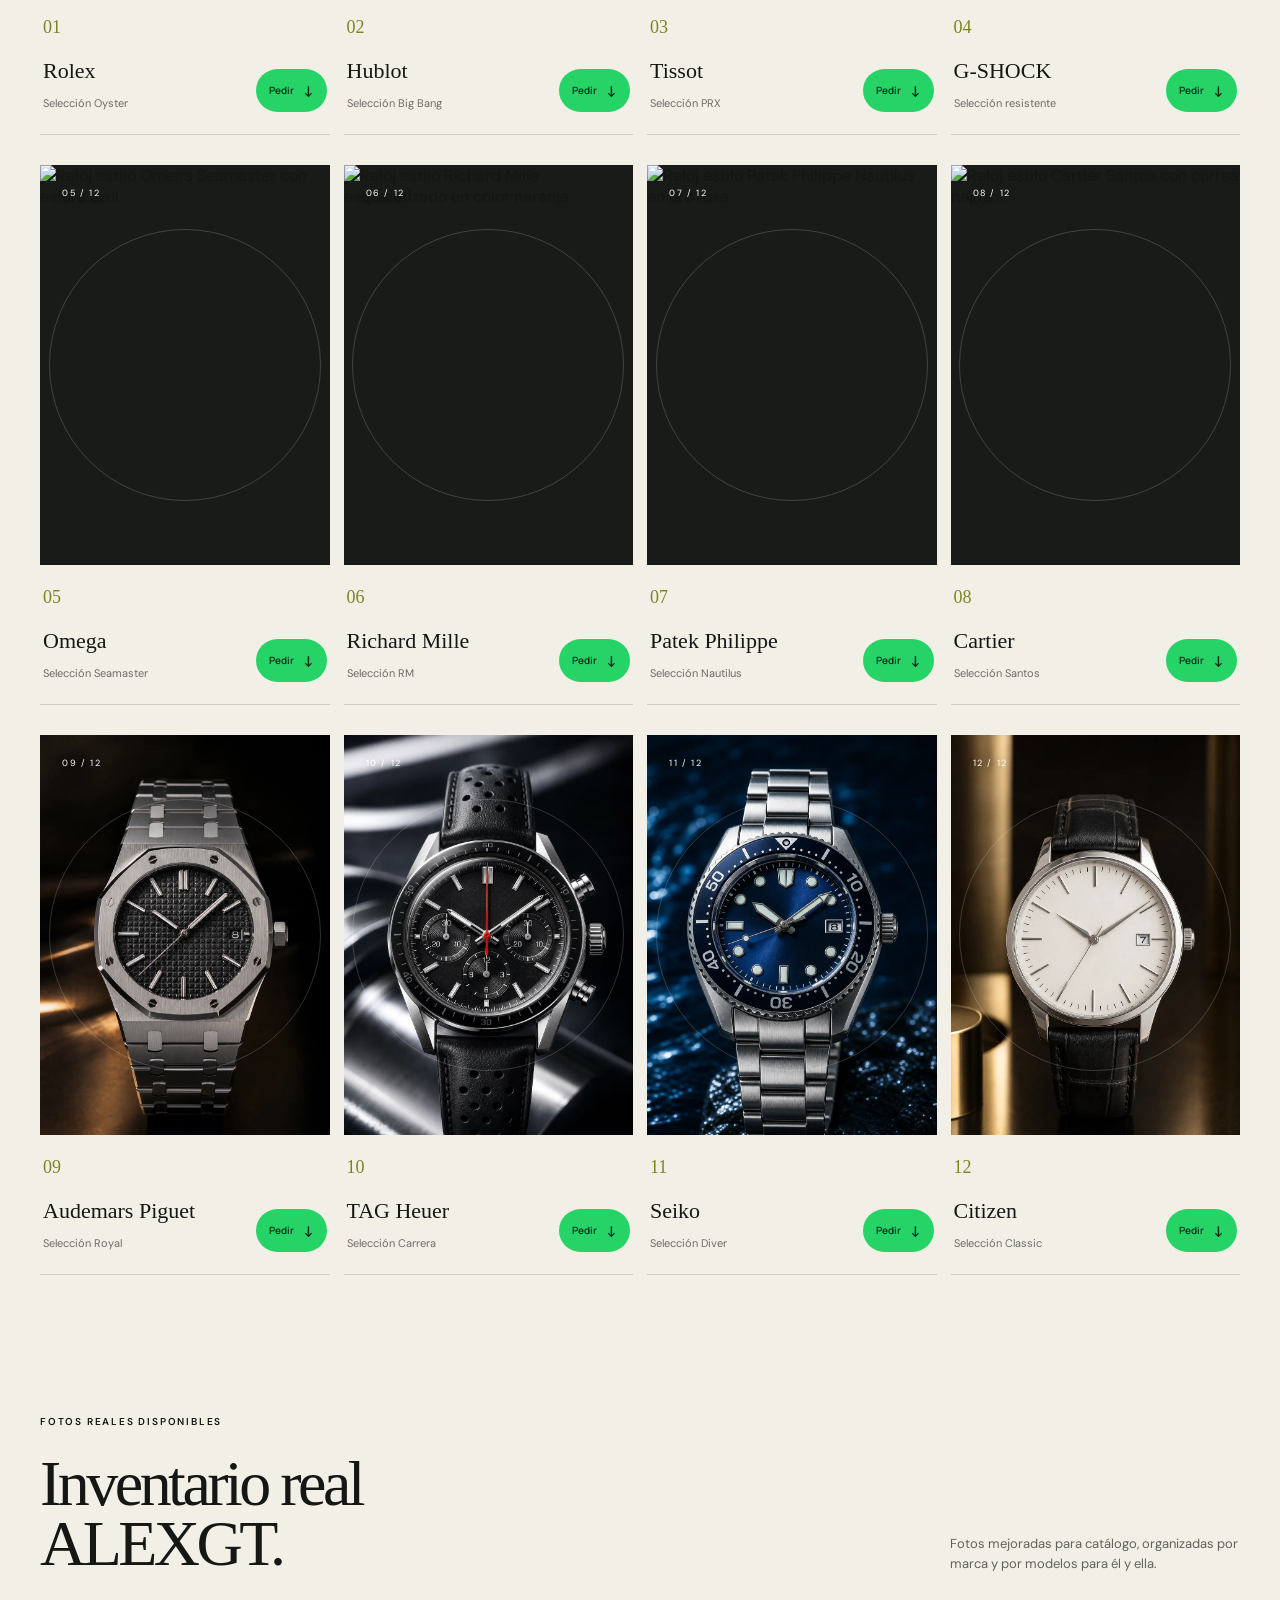
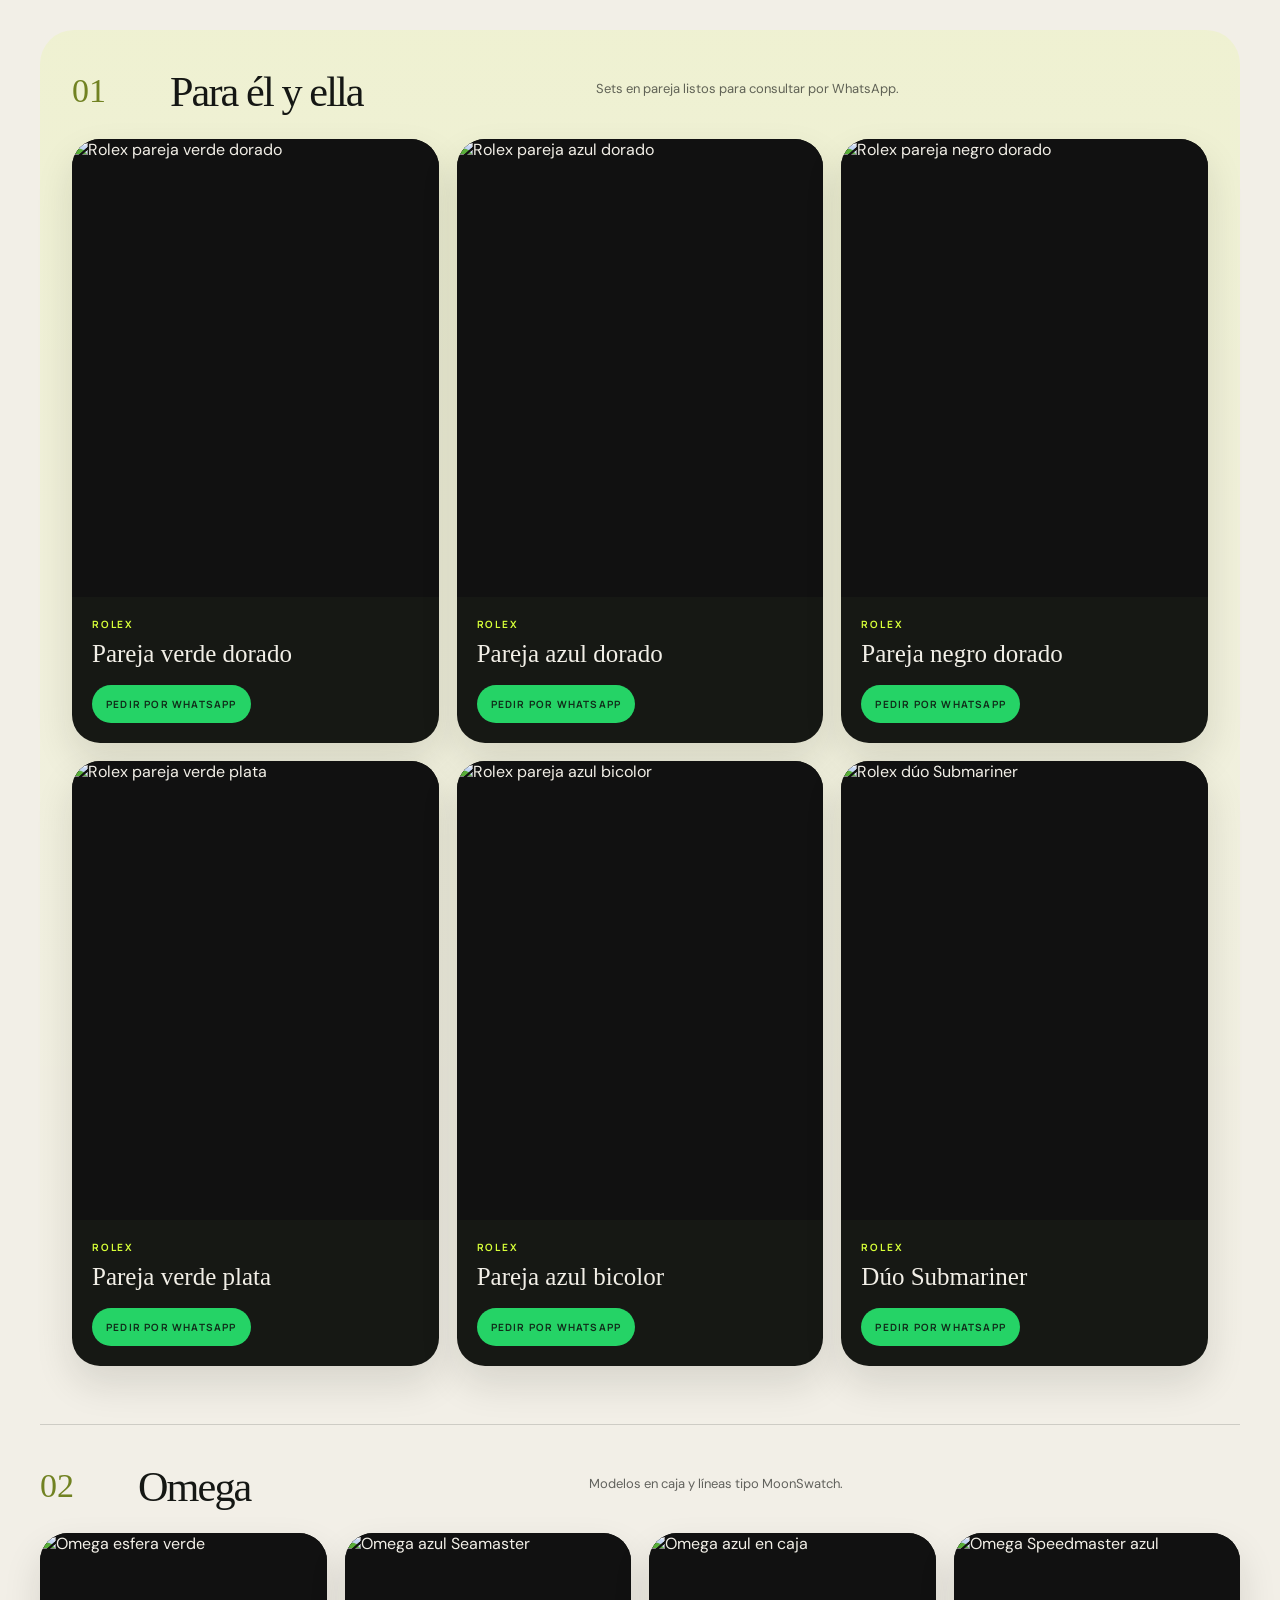
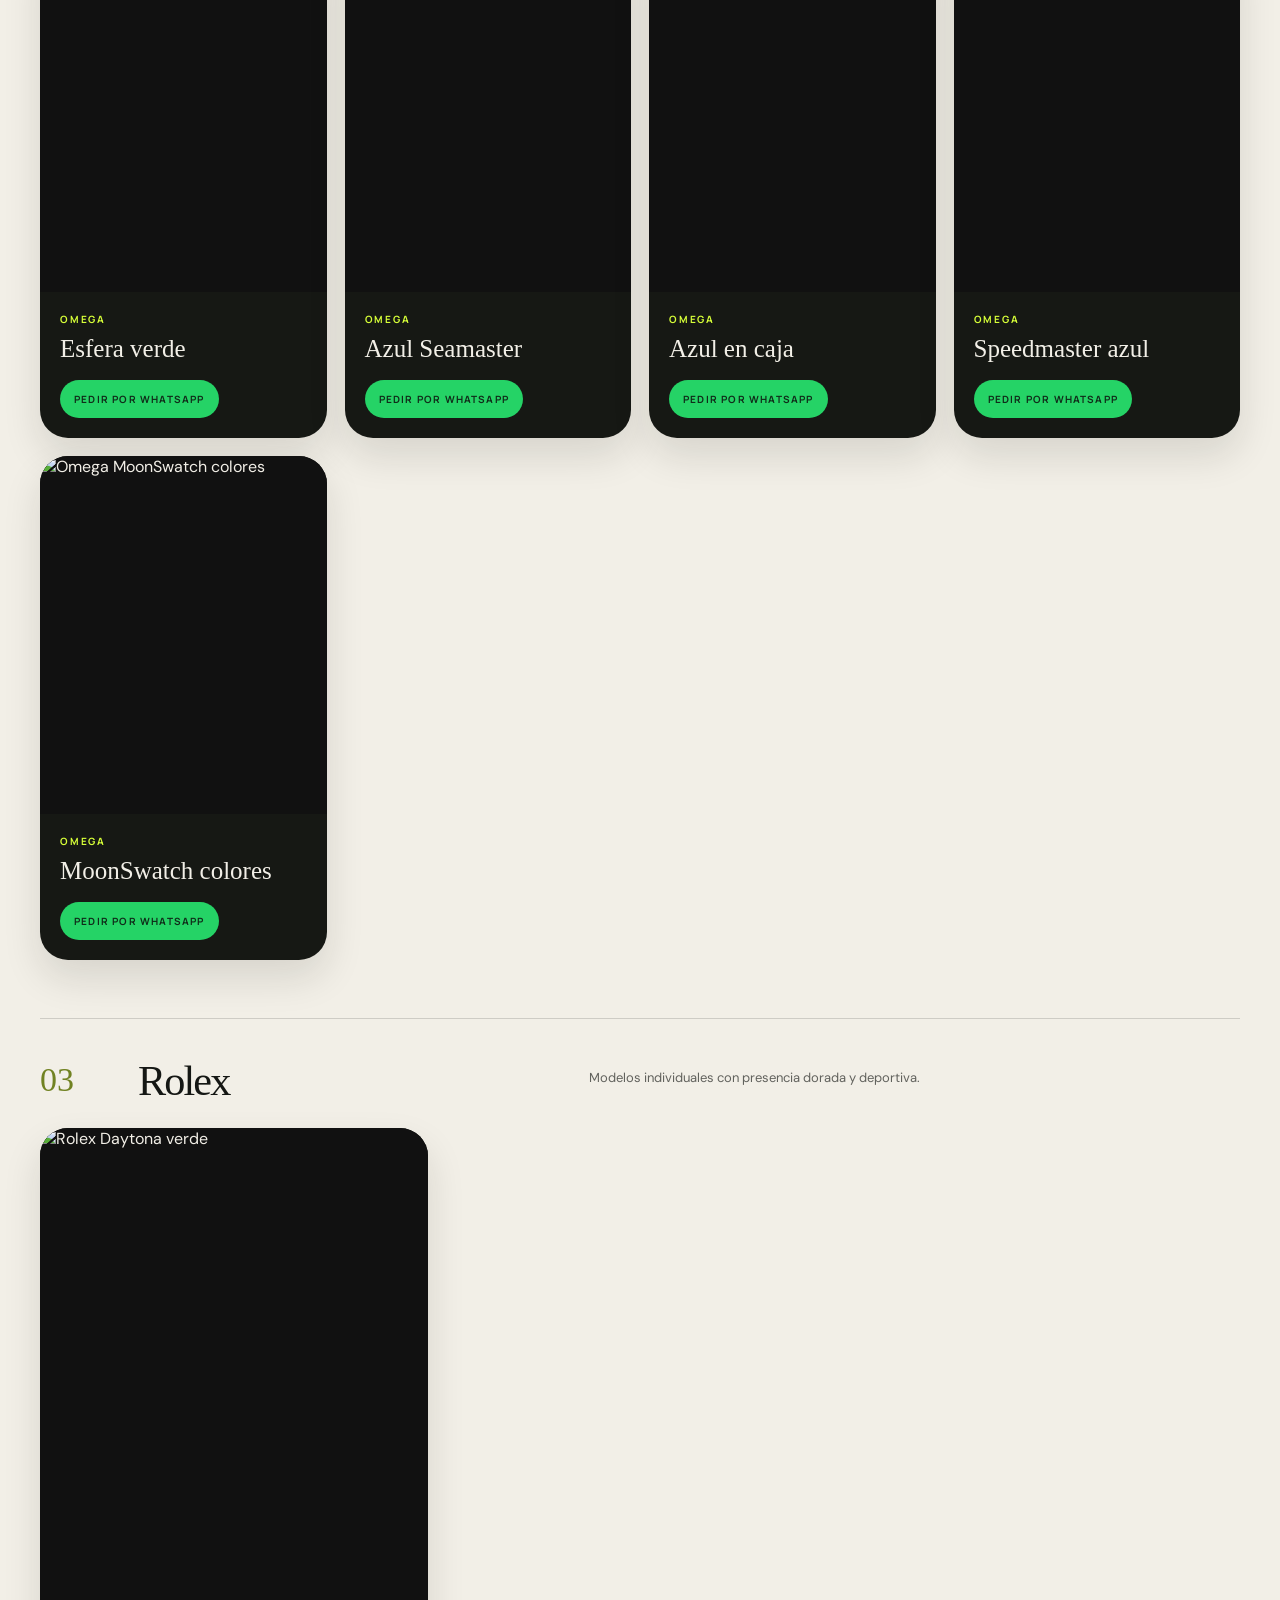
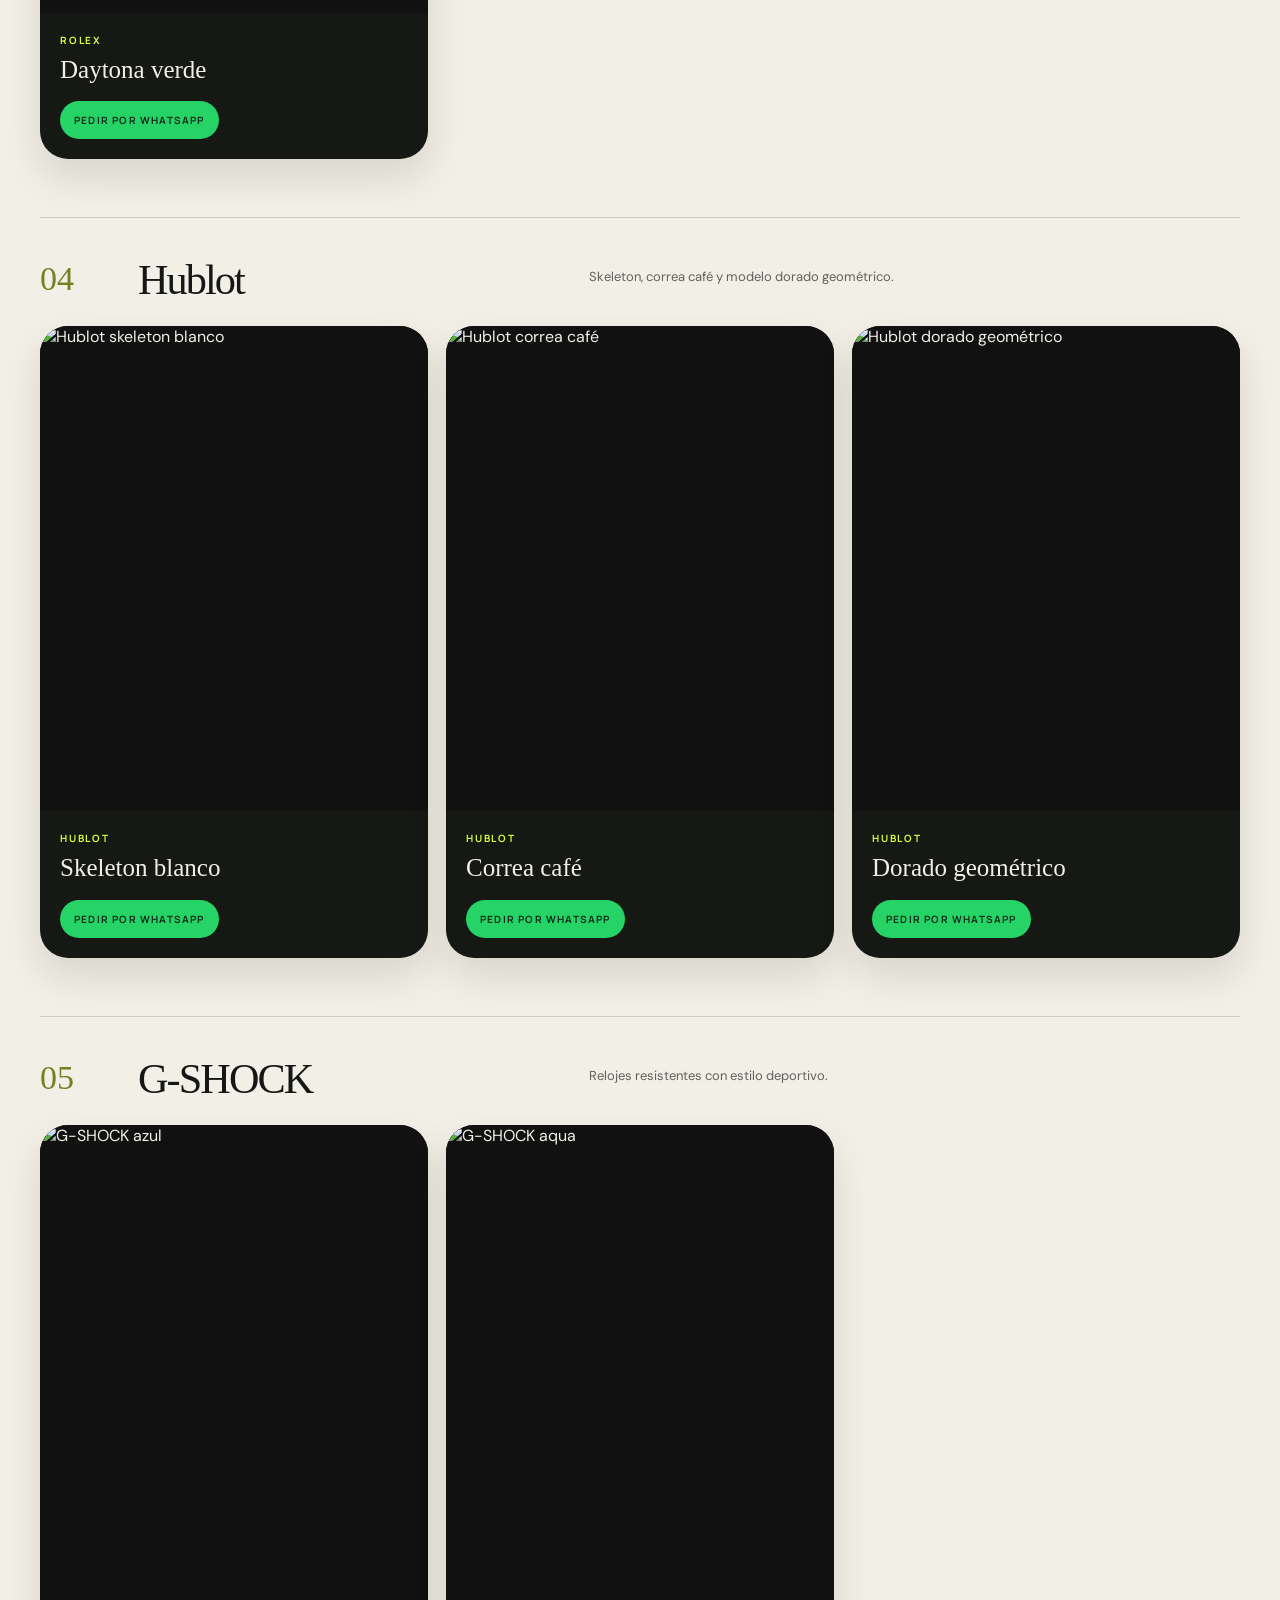
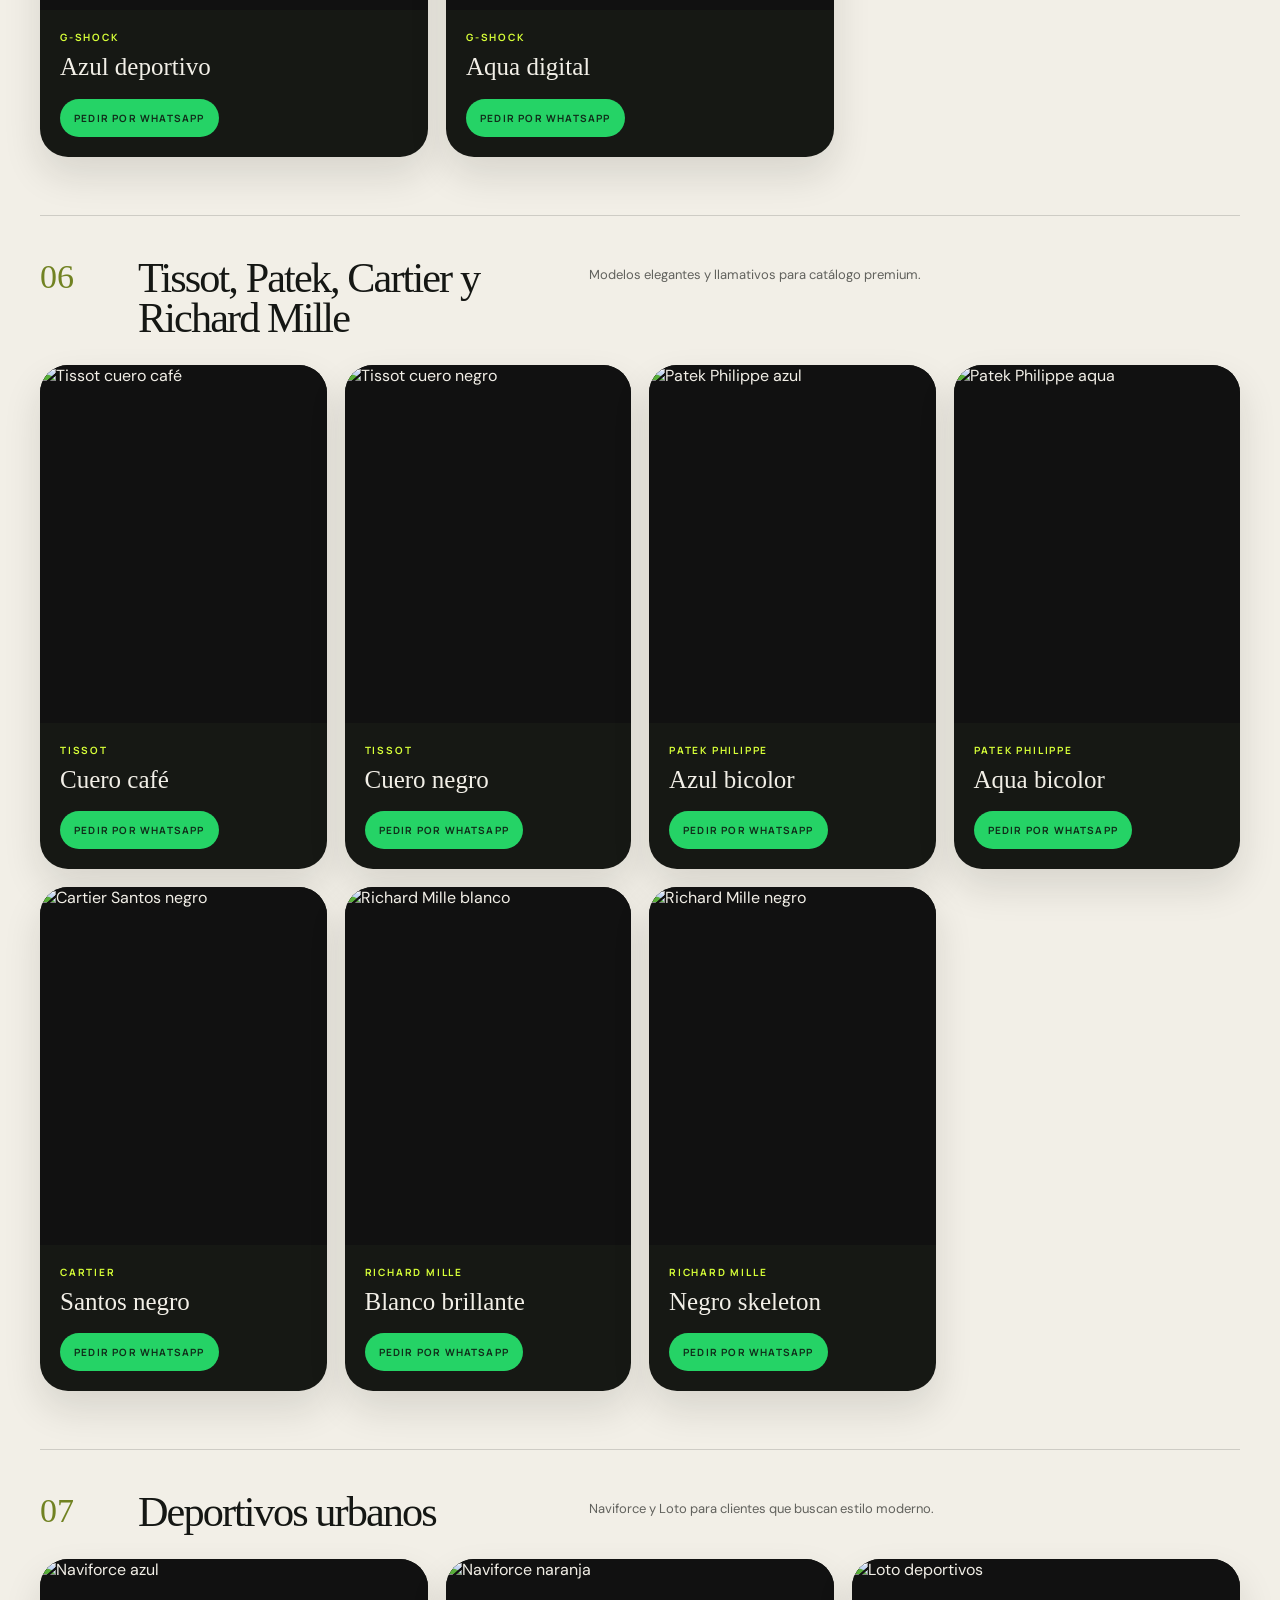
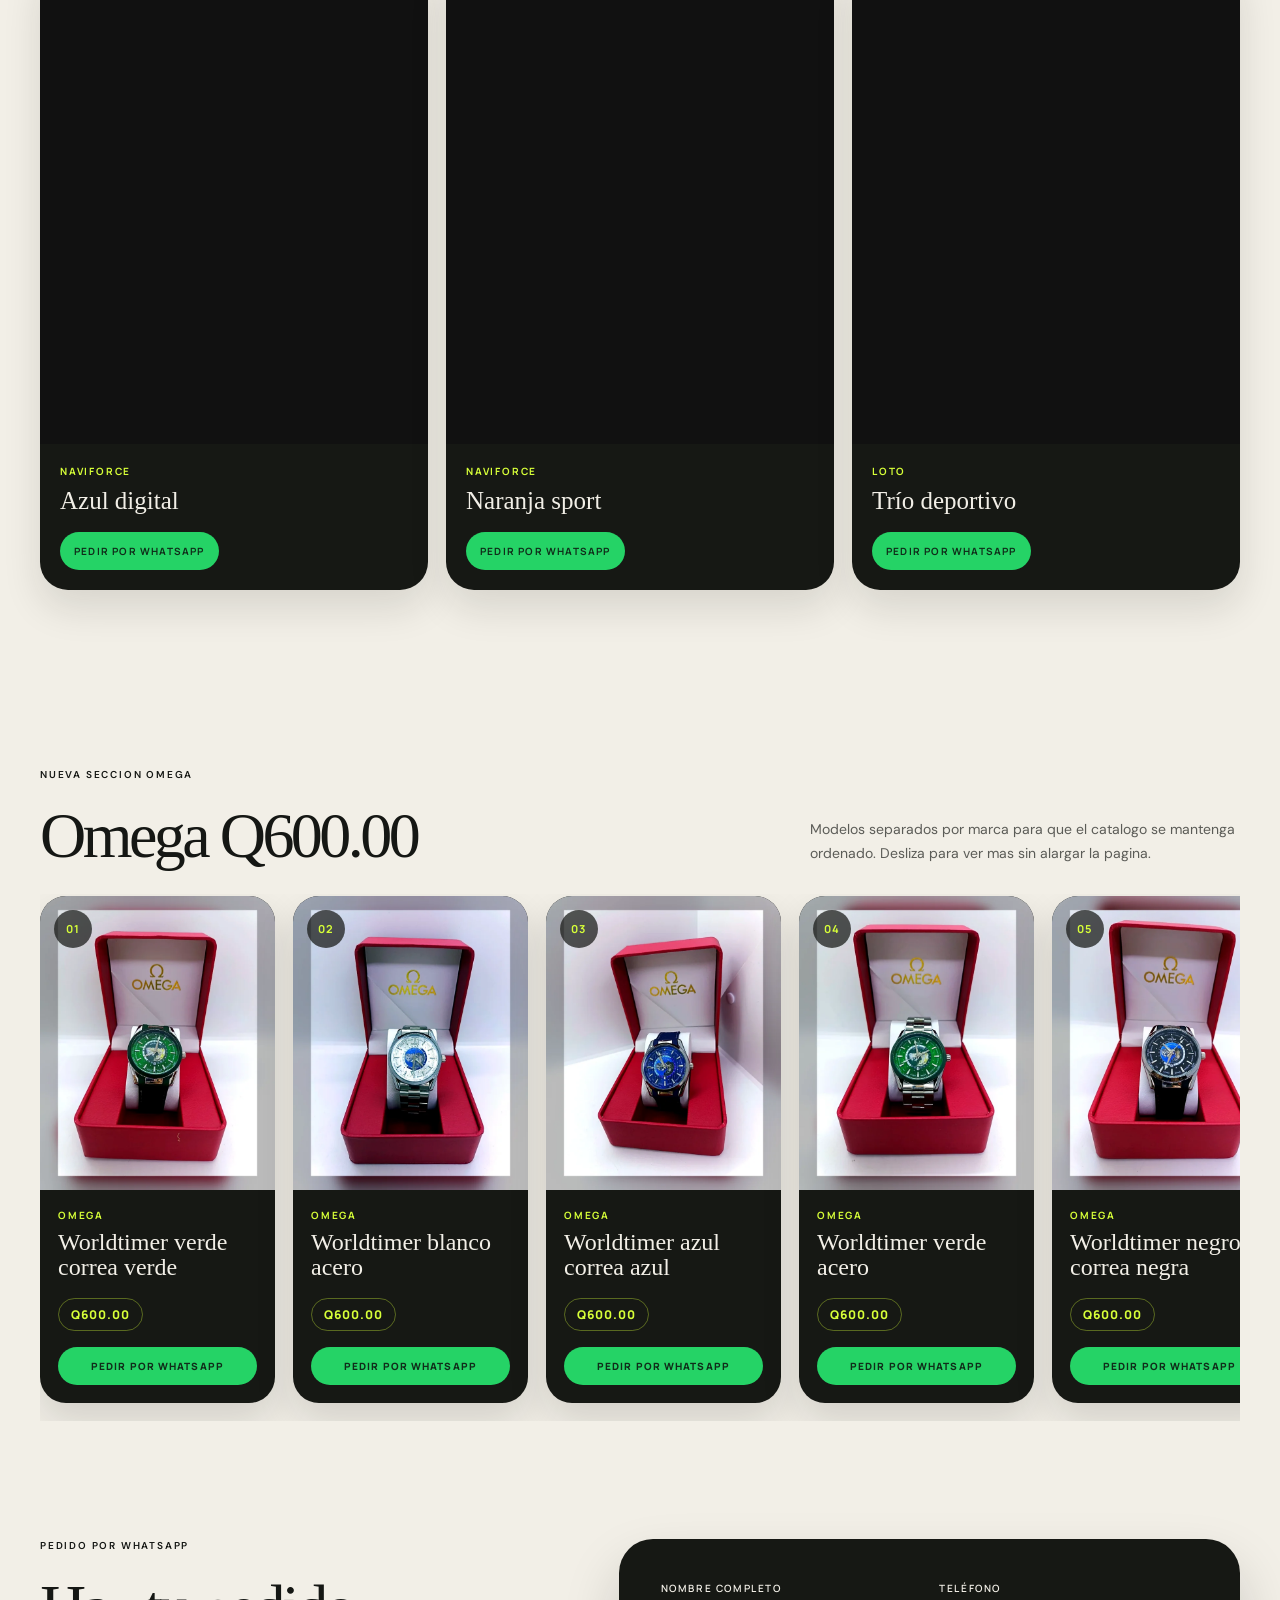
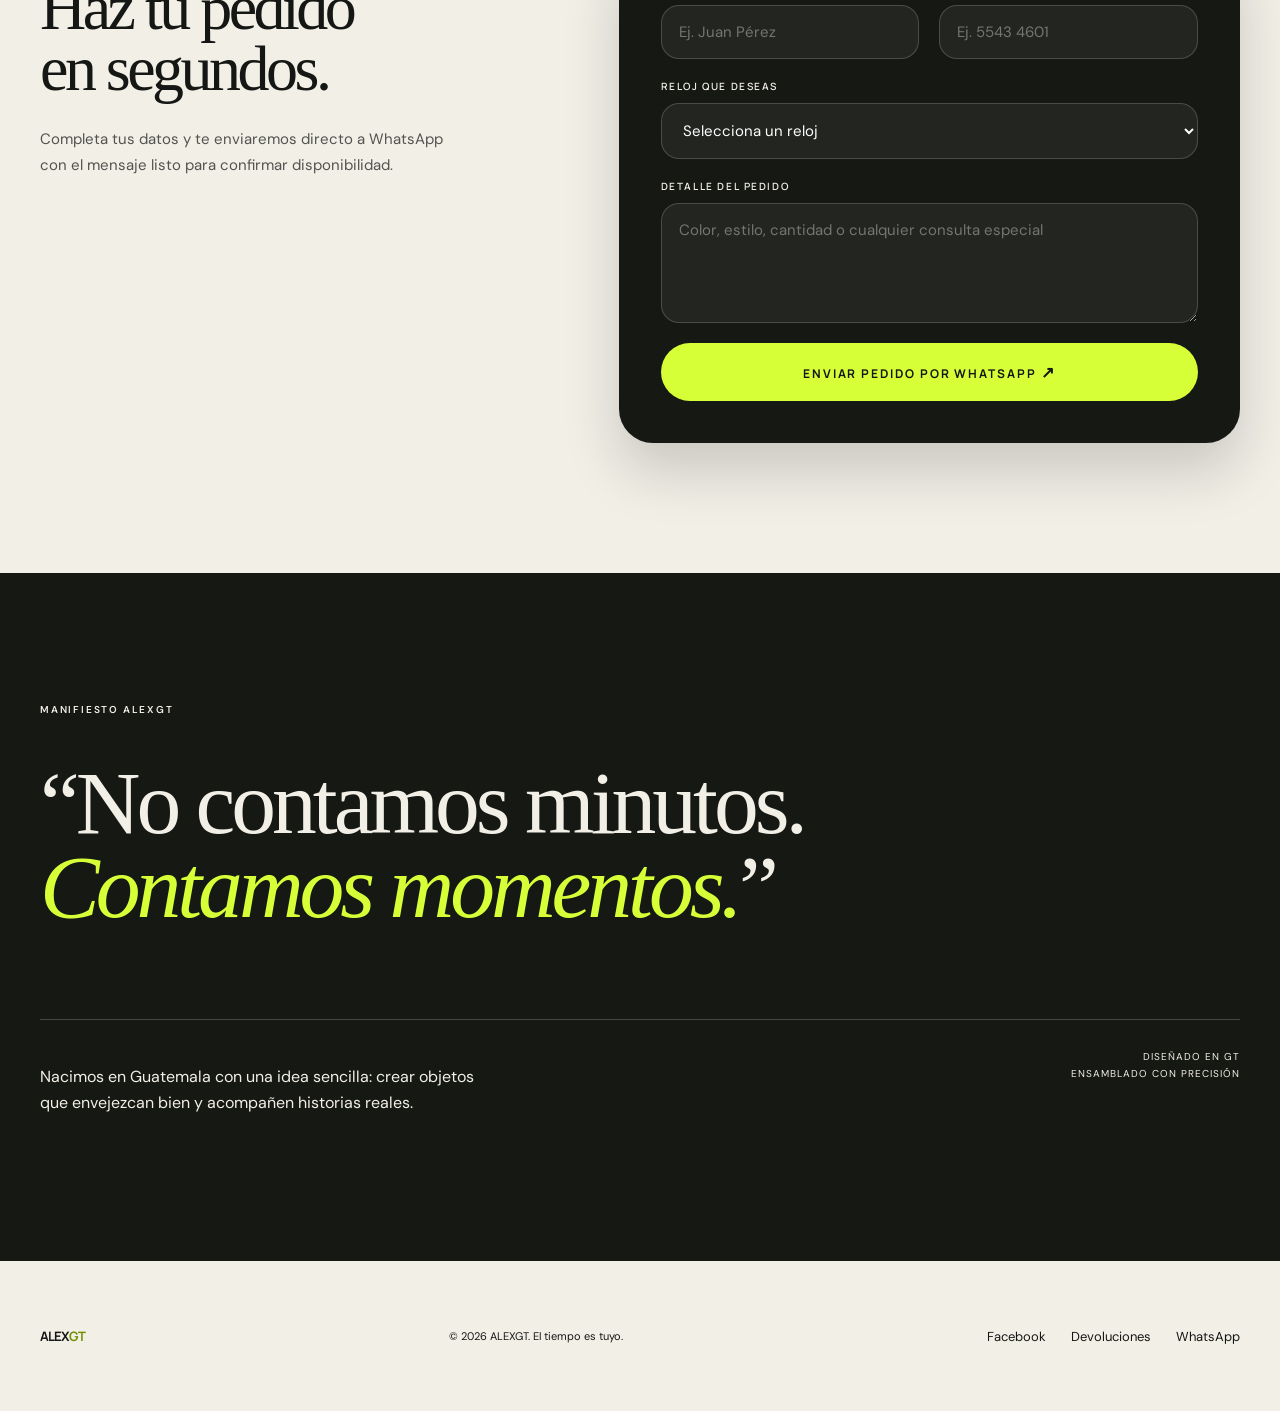
==== commit c4d3c7d8: "Add legal pages and SEO schema" ====
--- a/index.html
+++ b/index.html
@@ -1,14 +1,16 @@
-<!doctype html>
+﻿<!doctype html>
 <html lang="es">
 <head>
+  <meta name="google-site-verification" content="S8aslXNmjgxOnkwv8L2tiRU7Nc8B4VKkf50iQAxLnfo" />
   <meta charset="utf-8">
   <meta name="viewport" content="width=device-width,initial-scale=1">
   <meta name="description" content="ALEXGT — relojes diseñados para marcar tu propio ritmo.">
+  <link rel="canonical" href="https://alexgtrelojes.com/">
   <meta property="og:type" content="website">
   <meta property="og:title" content="ALEXGT — Relojes que hablan por ti">
   <meta property="og:description" content="Descubre nuestra selección internacional de relojes y realiza tu pedido directo por WhatsApp.">
-  <meta property="og:url" content="https://maer9813.github.io/alexgt-relojes/">
-  <meta property="og:image" content="https://maer9813.github.io/alexgt-relojes/assets/social-preview.jpg">
+  <meta property="og:url" content="https://alexgtrelojes.com/">
+  <meta property="og:image" content="https://alexgtrelojes.com/assets/social-preview.jpg">
   <meta property="og:image:width" content="1200">
   <meta property="og:image:height" content="630">
   <meta name="twitter:card" content="summary_large_image">
@@ -18,6 +20,7 @@
   <link rel="preconnect" href="https://fonts.gstatic.com" crossorigin>
   <link href="https://fonts.googleapis.com/css2?family=DM+Sans:wght@400;500;600&family=Manrope:wght@600;700&display=swap" rel="stylesheet">
   <link rel="stylesheet" href="styles.css?v=alexgt-pedidos-20260709">
+  <script type="application/ld+json">{"@context":"https://schema.org","@graph":[{"@type":"Organization","@id":"https://alexgtrelojes.com/#organization","name":"ALEXGT","url":"https://alexgtrelojes.com","logo":"https://alexgtrelojes.com/assets/social-preview.jpg","image":"https://alexgtrelojes.com/assets/social-preview.jpg","contactPoint":{"@type":"ContactPoint","telephone":"+502 5025-5434","contactType":"customer service","areaServed":"GT","availableLanguage":"es"},"sameAs":["https://www.facebook.com/share/1EhdeK8oF8/"]},{"@type":"WebSite","@id":"https://alexgtrelojes.com/#website","url":"https://alexgtrelojes.com","name":"ALEXGT Relojes","publisher":{"@id":"https://alexgtrelojes.com/#organization"},"inLanguage":"es-GT"},{"@type":"BreadcrumbList","@id":"https://alexgtrelojes.com#breadcrumb","itemListElement":[{"@type":"ListItem","position":1,"name":"Inicio","item":"https://alexgtrelojes.com/"}]},{"@type":"Product","@id":"https://alexgtrelojes.com/#omega-q600-01","name":"Omega Worldtimer verde correa verde","brand":{"@type":"Brand","name":"Omega"},"description":"Reloj Omega Worldtimer verde correa verde disponible en ALEXGT. Precio publicado Q600.00 y pedido directo por WhatsApp.","image":"https://alexgtrelojes.com/assets/omega-q600/omega-q600-01.webp","url":"https://alexgtrelojes.com/#omega-q600-01","offers":{"@type":"Offer","price":"600.00","priceCurrency":"GTQ","availability":"https://schema.org/InStock","url":"https://alexgtrelojes.com/#omega-q600-01","itemCondition":"https://schema.org/NewCondition"}},{"@type":"Product","@id":"https://alexgtrelojes.com/#omega-q600-02","name":"Omega Worldtimer blanco acero","brand":{"@type":"Brand","name":"Omega"},"description":"Reloj Omega Worldtimer blanco acero disponible en ALEXGT. Precio publicado Q600.00 y pedido directo por WhatsApp.","image":"https://alexgtrelojes.com/assets/omega-q600/omega-q600-02.webp","url":"https://alexgtrelojes.com/#omega-q600-02","offers":{"@type":"Offer","price":"600.00","priceCurrency":"GTQ","availability":"https://schema.org/InStock","url":"https://alexgtrelojes.com/#omega-q600-02","itemCondition":"https://schema.org/NewCondition"}},{"@type":"Product","@id":"https://alexgtrelojes.com/#omega-q600-03","name":"Omega Worldtimer azul correa azul","brand":{"@type":"Brand","name":"Omega"},"description":"Reloj Omega Worldtimer azul correa azul disponible en ALEXGT. Precio publicado Q600.00 y pedido directo por WhatsApp.","image":"https://alexgtrelojes.com/assets/omega-q600/omega-q600-03.webp","url":"https://alexgtrelojes.com/#omega-q600-03","offers":{"@type":"Offer","price":"600.00","priceCurrency":"GTQ","availability":"https://schema.org/InStock","url":"https://alexgtrelojes.com/#omega-q600-03","itemCondition":"https://schema.org/NewCondition"}},{"@type":"Product","@id":"https://alexgtrelojes.com/#omega-q600-04","name":"Omega Worldtimer verde acero","brand":{"@type":"Brand","name":"Omega"},"description":"Reloj Omega Worldtimer verde acero disponible en ALEXGT. Precio publicado Q600.00 y pedido directo por WhatsApp.","image":"https://alexgtrelojes.com/assets/omega-q600/omega-q600-04.webp","url":"https://alexgtrelojes.com/#omega-q600-04","offers":{"@type":"Offer","price":"600.00","priceCurrency":"GTQ","availability":"https://schema.org/InStock","url":"https://alexgtrelojes.com/#omega-q600-04","itemCondition":"https://schema.org/NewCondition"}},{"@type":"Product","@id":"https://alexgtrelojes.com/#omega-q600-05","name":"Omega Worldtimer negro correa negra","brand":{"@type":"Brand","name":"Omega"},"description":"Reloj Omega Worldtimer negro correa negra disponible en ALEXGT. Precio publicado Q600.00 y pedido directo por WhatsApp.","image":"https://alexgtrelojes.com/assets/omega-q600/omega-q600-05.webp","url":"https://alexgtrelojes.com/#omega-q600-05","offers":{"@type":"Offer","price":"600.00","priceCurrency":"GTQ","availability":"https://schema.org/InStock","url":"https://alexgtrelojes.com/#omega-q600-05","itemCondition":"https://schema.org/NewCondition"}},{"@type":"Product","@id":"https://alexgtrelojes.com/#omega-q600-06","name":"Omega Worldtimer azul detalle","brand":{"@type":"Brand","name":"Omega"},"description":"Reloj Omega Worldtimer azul detalle disponible en ALEXGT. Precio publicado Q600.00 y pedido directo por WhatsApp.","image":"https://alexgtrelojes.com/assets/omega-q600/omega-q600-06.webp","url":"https://alexgtrelojes.com/#omega-q600-06","offers":{"@type":"Offer","price":"600.00","priceCurrency":"GTQ","availability":"https://schema.org/InStock","url":"https://alexgtrelojes.com/#omega-q600-06","itemCondition":"https://schema.org/NewCondition"}},{"@type":"Product","@id":"https://alexgtrelojes.com/#omega-q600-07","name":"Omega Worldtimer negro en caja","brand":{"@type":"Brand","name":"Omega"},"description":"Reloj Omega Worldtimer negro en caja disponible en ALEXGT. Precio publicado Q600.00 y pedido directo por WhatsApp.","image":"https://alexgtrelojes.com/assets/omega-q600/omega-q600-07.webp","url":"https://alexgtrelojes.com/#omega-q600-07","offers":{"@type":"Offer","price":"600.00","priceCurrency":"GTQ","availability":"https://schema.org/InStock","url":"https://alexgtrelojes.com/#omega-q600-07","itemCondition":"https://schema.org/NewCondition"}},{"@type":"Product","@id":"https://alexgtrelojes.com/#omega-q600-08","name":"Omega Worldtimer negro muneca","brand":{"@type":"Brand","name":"Omega"},"description":"Reloj Omega Worldtimer negro muneca disponible en ALEXGT. Precio publicado Q600.00 y pedido directo por WhatsApp.","image":"https://alexgtrelojes.com/assets/omega-q600/omega-q600-08.webp","url":"https://alexgtrelojes.com/#omega-q600-08","offers":{"@type":"Offer","price":"600.00","priceCurrency":"GTQ","availability":"https://schema.org/InStock","url":"https://alexgtrelojes.com/#omega-q600-08","itemCondition":"https://schema.org/NewCondition"}},{"@type":"Product","@id":"https://alexgtrelojes.com/#omega-q600-09","name":"Omega Seamaster negro bisel rojo","brand":{"@type":"Brand","name":"Omega"},"description":"Reloj Omega Seamaster negro bisel rojo disponible en ALEXGT. Precio publicado Q600.00 y pedido directo por WhatsApp.","image":"https://alexgtrelojes.com/assets/omega-q600/omega-q600-09.webp","url":"https://alexgtrelojes.com/#omega-q600-09","offers":{"@type":"Offer","price":"600.00","priceCurrency":"GTQ","availability":"https://schema.org/InStock","url":"https://alexgtrelojes.com/#omega-q600-09","itemCondition":"https://schema.org/NewCondition"}},{"@type":"Product","@id":"https://alexgtrelojes.com/#omega-q600-10","name":"Omega Seamaster negro bisel aqua","brand":{"@type":"Brand","name":"Omega"},"description":"Reloj Omega Seamaster negro bisel aqua disponible en ALEXGT. Precio publicado Q600.00 y pedido directo por WhatsApp.","image":"https://alexgtrelojes.com/assets/omega-q600/omega-q600-10.webp","url":"https://alexgtrelojes.com/#omega-q600-10","offers":{"@type":"Offer","price":"600.00","priceCurrency":"GTQ","availability":"https://schema.org/InStock","url":"https://alexgtrelojes.com/#omega-q600-10","itemCondition":"https://schema.org/NewCondition"}},{"@type":"Product","@id":"https://alexgtrelojes.com/#omega-q600-11","name":"Omega Seamaster negro clasico","brand":{"@type":"Brand","name":"Omega"},"description":"Reloj Omega Seamaster negro clasico disponible en ALEXGT. Precio publicado Q600.00 y pedido directo por WhatsApp.","image":"https://alexgtrelojes.com/assets/omega-q600/omega-q600-11.webp","url":"https://alexgtrelojes.com/#omega-q600-11","offers":{"@type":"Offer","price":"600.00","priceCurrency":"GTQ","availability":"https://schema.org/InStock","url":"https://alexgtrelojes.com/#omega-q600-11","itemCondition":"https://schema.org/NewCondition"}},{"@type":"Product","@id":"https://alexgtrelojes.com/#omega-q600-12","name":"Omega Seamaster beige negro","brand":{"@type":"Brand","name":"Omega"},"description":"Reloj Omega Seamaster beige negro disponible en ALEXGT. Precio publicado Q600.00 y pedido directo por WhatsApp.","image":"https://alexgtrelojes.com/assets/omega-q600/omega-q600-12.webp","url":"https://alexgtrelojes.com/#omega-q600-12","offers":{"@type":"Offer","price":"600.00","priceCurrency":"GTQ","availability":"https://schema.org/InStock","url":"https://alexgtrelojes.com/#omega-q600-12","itemCondition":"https://schema.org/NewCondition"}},{"@type":"Product","@id":"https://alexgtrelojes.com/#omega-q600-13","name":"Omega Set Omega cinco piezas","brand":{"@type":"Brand","name":"Omega"},"description":"Reloj Omega Set Omega cinco piezas disponible en ALEXGT. Precio publicado Q600.00 y pedido directo por WhatsApp.","image":"https://alexgtrelojes.com/assets/omega-q600/omega-q600-13.webp","url":"https://alexgtrelojes.com/#omega-q600-13","offers":{"@type":"Offer","price":"600.00","priceCurrency":"GTQ","availability":"https://schema.org/InStock","url":"https://alexgtrelojes.com/#omega-q600-13","itemCondition":"https://schema.org/NewCondition"}},{"@type":"Product","@id":"https://alexgtrelojes.com/#omega-q600-14","name":"Omega Seamaster azul acero","brand":{"@type":"Brand","name":"Omega"},"description":"Reloj Omega Seamaster azul acero disponible en ALEXGT. Precio publicado Q600.00 y pedido directo por WhatsApp.","image":"https://alexgtrelojes.com/assets/omega-q600/omega-q600-14.webp","url":"https://alexgtrelojes.com/#omega-q600-14","offers":{"@type":"Offer","price":"600.00","priceCurrency":"GTQ","availability":"https://schema.org/InStock","url":"https://alexgtrelojes.com/#omega-q600-14","itemCondition":"https://schema.org/NewCondition"}},{"@type":"Product","@id":"https://alexgtrelojes.com/#omega-q600-15","name":"Omega Worldtimer verde vitrina","brand":{"@type":"Brand","name":"Omega"},"description":"Reloj Omega Worldtimer verde vitrina disponible en ALEXGT. Precio publicado Q600.00 y pedido directo por WhatsApp.","image":"https://alexgtrelojes.com/assets/omega-q600/omega-q600-15.webp","url":"https://alexgtrelojes.com/#omega-q600-15","offers":{"@type":"Offer","price":"600.00","priceCurrency":"GTQ","availability":"https://schema.org/InStock","url":"https://alexgtrelojes.com/#omega-q600-15","itemCondition":"https://schema.org/NewCondition"}},{"@type":"Product","@id":"https://alexgtrelojes.com/#omega-q600-16","name":"Omega Seamaster cronografo azul rojo","brand":{"@type":"Brand","name":"Omega"},"description":"Reloj Omega Seamaster cronografo azul rojo disponible en ALEXGT. Precio publicado Q600.00 y pedido directo por WhatsApp.","image":"https://alexgtrelojes.com/assets/omega-q600/omega-q600-16.webp","url":"https://alexgtrelojes.com/#omega-q600-16","offers":{"@type":"Offer","price":"600.00","priceCurrency":"GTQ","availability":"https://schema.org/InStock","url":"https://alexgtrelojes.com/#omega-q600-16","itemCondition":"https://schema.org/NewCondition"}},{"@type":"Product","@id":"https://alexgtrelojes.com/#omega-q600-17","name":"Omega Worldtimer verde acercamiento","brand":{"@type":"Brand","name":"Omega"},"description":"Reloj Omega Worldtimer verde acercamiento disponible en ALEXGT. Precio publicado Q600.00 y pedido directo por WhatsApp.","image":"https://alexgtrelojes.com/assets/omega-q600/omega-q600-17.webp","url":"https://alexgtrelojes.com/#omega-q600-17","offers":{"@type":"Offer","price":"600.00","priceCurrency":"GTQ","availability":"https://schema.org/InStock","url":"https://alexgtrelojes.com/#omega-q600-17","itemCondition":"https://schema.org/NewCondition"}},{"@type":"Product","@id":"https://alexgtrelojes.com/#omega-q600-18","name":"Omega Seamaster negro caucho","brand":{"@type":"Brand","name":"Omega"},"description":"Reloj Omega Seamaster negro caucho disponible en ALEXGT. Precio publicado Q600.00 y pedido directo por WhatsApp.","image":"https://alexgtrelojes.com/assets/omega-q600/omega-q600-18.webp","url":"https://alexgtrelojes.com/#omega-q600-18","offers":{"@type":"Offer","price":"600.00","priceCurrency":"GTQ","availability":"https://schema.org/InStock","url":"https://alexgtrelojes.com/#omega-q600-18","itemCondition":"https://schema.org/NewCondition"}},{"@type":"Product","@id":"https://alexgtrelojes.com/#omega-q600-19","name":"Omega Seamaster blanco deportivo","brand":{"@type":"Brand","name":"Omega"},"description":"Reloj Omega Seamaster blanco deportivo disponible en ALEXGT. Precio publicado Q600.00 y pedido directo por WhatsApp.","image":"https://alexgtrelojes.com/assets/omega-q600/omega-q600-19.webp","url":"https://alexgtrelojes.com/#omega-q600-19","offers":{"@type":"Offer","price":"600.00","priceCurrency":"GTQ","availability":"https://schema.org/InStock","url":"https://alexgtrelojes.com/#omega-q600-19","itemCondition":"https://schema.org/NewCondition"}},{"@type":"Product","@id":"https://alexgtrelojes.com/#omega-q600-20","name":"Omega De Ville negro dorado","brand":{"@type":"Brand","name":"Omega"},"description":"Reloj Omega De Ville negro dorado disponible en ALEXGT. Precio publicado Q600.00 y pedido directo por WhatsApp.","image":"https://alexgtrelojes.com/assets/omega-q600/omega-q600-20.webp","url":"https://alexgtrelojes.com/#omega-q600-20","offers":{"@type":"Offer","price":"600.00","priceCurrency":"GTQ","availability":"https://schema.org/InStock","url":"https://alexgtrelojes.com/#omega-q600-20","itemCondition":"https://schema.org/NewCondition"}},{"@type":"Product","@id":"https://alexgtrelojes.com/#omega-q600-21","name":"Omega Speedmaster azul caja negra","brand":{"@type":"Brand","name":"Omega"},"description":"Reloj Omega Speedmaster azul caja negra disponible en ALEXGT. Precio publicado Q600.00 y pedido directo por WhatsApp.","image":"https://alexgtrelojes.com/assets/omega-q600/omega-q600-21.webp","url":"https://alexgtrelojes.com/#omega-q600-21","offers":{"@type":"Offer","price":"600.00","priceCurrency":"GTQ","availability":"https://schema.org/InStock","url":"https://alexgtrelojes.com/#omega-q600-21","itemCondition":"https://schema.org/NewCondition"}},{"@type":"Product","@id":"https://alexgtrelojes.com/#omega-q600-22","name":"Omega Worldtimer azul caja roja","brand":{"@type":"Brand","name":"Omega"},"description":"Reloj Omega Worldtimer azul caja roja disponible en ALEXGT. Precio publicado Q600.00 y pedido directo por WhatsApp.","image":"https://alexgtrelojes.com/assets/omega-q600/omega-q600-22.webp","url":"https://alexgtrelojes.com/#omega-q600-22","offers":{"@type":"Offer","price":"600.00","priceCurrency":"GTQ","availability":"https://schema.org/InStock","url":"https://alexgtrelojes.com/#omega-q600-22","itemCondition":"https://schema.org/NewCondition"}},{"@type":"Product","@id":"https://alexgtrelojes.com/#omega-q600-23","name":"Omega Worldtimer azul acero mano","brand":{"@type":"Brand","name":"Omega"},"description":"Reloj Omega Worldtimer azul acero mano disponible en ALEXGT. Precio publicado Q600.00 y pedido directo por WhatsApp.","image":"https://alexgtrelojes.com/assets/omega-q600/omega-q600-23.webp","url":"https://alexgtrelojes.com/#omega-q600-23","offers":{"@type":"Offer","price":"600.00","priceCurrency":"GTQ","availability":"https://schema.org/InStock","url":"https://alexgtrelojes.com/#omega-q600-23","itemCondition":"https://schema.org/NewCondition"}},{"@type":"Product","@id":"https://alexgtrelojes.com/#omega-q600-24","name":"Omega Classic negro acero","brand":{"@type":"Brand","name":"Omega"},"description":"Reloj Omega Classic negro acero disponible en ALEXGT. Precio publicado Q600.00 y pedido directo por WhatsApp.","image":"https://alexgtrelojes.com/assets/omega-q600/omega-q600-24.webp","url":"https://alexgtrelojes.com/#omega-q600-24","offers":{"@type":"Offer","price":"600.00","priceCurrency":"GTQ","availability":"https://schema.org/InStock","url":"https://alexgtrelojes.com/#omega-q600-24","itemCondition":"https://schema.org/NewCondition"}},{"@type":"Product","@id":"https://alexgtrelojes.com/#omega-q600-25","name":"Omega De Ville negro dorado mano","brand":{"@type":"Brand","name":"Omega"},"description":"Reloj Omega De Ville negro dorado mano disponible en ALEXGT. Precio publicado Q600.00 y pedido directo por WhatsApp.","image":"https://alexgtrelojes.com/assets/omega-q600/omega-q600-25.webp","url":"https://alexgtrelojes.com/#omega-q600-25","offers":{"@type":"Offer","price":"600.00","priceCurrency":"GTQ","availability":"https://schema.org/InStock","url":"https://alexgtrelojes.com/#omega-q600-25","itemCondition":"https://schema.org/NewCondition"}},{"@type":"Product","@id":"https://alexgtrelojes.com/#omega-q600-26","name":"Omega Worldtimer blanco correa negra","brand":{"@type":"Brand","name":"Omega"},"description":"Reloj Omega Worldtimer blanco correa negra disponible en ALEXGT. Precio publicado Q600.00 y pedido directo por WhatsApp.","image":"https://alexgtrelojes.com/assets/omega-q600/omega-q600-26.webp","url":"https://alexgtrelojes.com/#omega-q600-26","offers":{"@type":"Offer","price":"600.00","priceCurrency":"GTQ","availability":"https://schema.org/InStock","url":"https://alexgtrelojes.com/#omega-q600-26","itemCondition":"https://schema.org/NewCondition"}},{"@type":"Product","@id":"https://alexgtrelojes.com/#omega-q600-27","name":"Omega Worldtimer negro acero","brand":{"@type":"Brand","name":"Omega"},"description":"Reloj Omega Worldtimer negro acero disponible en ALEXGT. Precio publicado Q600.00 y pedido directo por WhatsApp.","image":"https://alexgtrelojes.com/assets/omega-q600/omega-q600-27.webp","url":"https://alexgtrelojes.com/#omega-q600-27","offers":{"@type":"Offer","price":"600.00","priceCurrency":"GTQ","availability":"https://schema.org/InStock","url":"https://alexgtrelojes.com/#omega-q600-27","itemCondition":"https://schema.org/NewCondition"}}]}</script>
 </head>
 <body>
   <div class="grain"></div>
@@ -30,7 +33,7 @@
       <a href="#historia">Nuestra historia</a>
       <a href="https://www.facebook.com/share/1EhdeK8oF8/" target="_blank" rel="noopener">Facebook</a>
     </nav>
-    <a class="nav-whatsapp" href="https://wa.me/50255434601?text=Hola%20ALEXGT%2C%20quiero%20informaci%C3%B3n%20sobre%20sus%20relojes" target="_blank" rel="noopener">WhatsApp ↗</a>
+    <a class="nav-whatsapp" href="https://wa.me/50250255434?text=Hola%20ALEXGT%2C%20quiero%20informaci%C3%B3n%20sobre%20sus%20relojes" target="_blank" rel="noopener">WhatsApp ↗</a>
   </header>
 
   <main>
@@ -182,8 +185,8 @@
     <section class="story" id="historia"><div class="story-inner wrap"><p class="eyebrow">Manifiesto ALEXGT</p><blockquote>“No contamos minutos.<br><em>Contamos momentos.</em>”</blockquote><div class="story-bottom"><p>Nacimos en Guatemala con una idea sencilla: crear objetos que envejezcan bien y acompañen historias reales.</p><span>Diseñado en GT<br>Ensamblado con precisión</span></div></div></section>
   </main>
 
-  <footer class="footer wrap"><a class="brand" href="#inicio">ALEX<span>GT</span></a><p>© 2026 ALEXGT. El tiempo es tuyo.</p><div><a href="https://www.facebook.com/share/1EhdeK8oF8/" target="_blank" rel="noopener">Facebook</a><a href="https://wa.me/50255434601?text=Hola%20ALEXGT%2C%20quiero%20informaci%C3%B3n%20sobre%20sus%20relojes" target="_blank" rel="noopener">WhatsApp</a></div></footer>
-  <a class="whatsapp-button" href="https://wa.me/50255434601?text=Hola%20ALEXGT%2C%20quiero%20informaci%C3%B3n%20sobre%20sus%20relojes" target="_blank" rel="noopener" aria-label="Contactar a ALEXGT por WhatsApp">
+  <footer class="footer wrap"><a class="brand" href="#inicio">ALEX<span>GT</span></a><p>© 2026 ALEXGT. El tiempo es tuyo.</p><div><a href="https://www.facebook.com/share/1EhdeK8oF8/" target="_blank" rel="noopener">Facebook</a><a href="politica-devoluciones.html">Devoluciones</a><a href="https://wa.me/50250255434?text=Hola%20ALEXGT%2C%20quiero%20informaci%C3%B3n%20sobre%20sus%20relojes" target="_blank" rel="noopener">WhatsApp</a></div></footer>
+  <a class="whatsapp-button" href="https://wa.me/50250255434?text=Hola%20ALEXGT%2C%20quiero%20informaci%C3%B3n%20sobre%20sus%20relojes" target="_blank" rel="noopener" aria-label="Contactar a ALEXGT por WhatsApp">
     <svg viewBox="0 0 32 32" aria-hidden="true"><path d="M16.04 3A12.78 12.78 0 0 0 5.02 22.25L3 29l6.92-1.82A12.8 12.8 0 1 0 16.04 3Zm0 23.43c-1.9 0-3.75-.51-5.36-1.47l-.38-.23-4.1 1.08 1.1-4-.25-.4a10.6 10.6 0 1 1 9 5.02Zm5.82-7.94c-.32-.16-1.89-.93-2.18-1.04-.3-.1-.51-.16-.72.16-.22.32-.83 1.04-1.02 1.25-.19.21-.37.24-.69.08-.32-.16-1.34-.49-2.55-1.57a9.55 9.55 0 0 1-1.77-2.2c-.18-.32-.02-.5.14-.66.14-.14.32-.37.48-.56.16-.18.21-.32.32-.53.1-.22.05-.4-.03-.56-.08-.16-.72-1.73-.99-2.37-.26-.63-.52-.54-.72-.55h-.61c-.22 0-.56.08-.86.4-.29.32-1.12 1.1-1.12 2.66 0 1.57 1.15 3.08 1.3 3.3.17.21 2.25 3.43 5.45 4.81.76.33 1.36.52 1.82.67.77.24 1.46.21 2.01.13.62-.09 1.9-.78 2.16-1.53.27-.74.27-1.38.19-1.51-.08-.14-.3-.22-.61-.38Z"/></svg>
     <span>Hablemos</span>
   </a>
@@ -223,7 +226,7 @@
     if (omegaQ600Grid) {
       omegaQ600Grid.innerHTML = omegaQ600.map((item, index) => {
         const watchName = `Omega ${item.title} - Q600.00`;
-        return `<article class="omega-card">
+        return `<article class="omega-card" id="omega-q600-${String(index + 1).padStart(2, '0')}">
           <span class="omega-card-number">${String(index + 1).padStart(2, '0')}</span>
           <img src="${item.image}" alt="${watchName}" loading="lazy">
           <div class="omega-card-body">
@@ -259,8 +262,9 @@
         '',
         'Por favor confirmen disponibilidad.'
       ].join('\n');
-      window.open(`https://wa.me/50255434601?text=${encodeURIComponent(message)}`, '_blank', 'noopener');
+      window.open(`https://wa.me/50250255434?text=${encodeURIComponent(message)}`, '_blank', 'noopener');
     });
   </script>
 </body>
 </html>
+
--- a/styles.css
+++ b/styles.css
@@ -35,3 +35,7 @@
 .omega-drop{padding:0 0 118px}.omega-drop-head{display:flex;justify-content:space-between;align-items:flex-end;gap:34px;margin-bottom:28px}.omega-drop-head h2{font-family:var(--serif);font-size:clamp(48px,5vw,76px);line-height:.92;font-weight:400;letter-spacing:-.055em;margin:0}.omega-drop-head>p{max-width:430px;font-size:14px;line-height:1.7;opacity:.68;margin:0}.omega-scroller{display:grid;grid-auto-flow:column;grid-auto-columns:minmax(235px,270px);gap:18px;overflow-x:auto;overscroll-behavior-inline:contain;scroll-snap-type:x mandatory;padding:2px 6px 18px 2px}.omega-scroller::-webkit-scrollbar{height:9px}.omega-scroller::-webkit-scrollbar-track{background:rgba(21,23,20,.08);border-radius:999px}.omega-scroller::-webkit-scrollbar-thumb{background:#161814;border-radius:999px}.omega-card{position:relative;scroll-snap-align:start;background:#161814;color:#f2efe7;border-radius:26px;overflow:hidden;box-shadow:0 18px 38px rgba(21,23,20,.14);min-height:100%;transition:transform .25s,box-shadow .25s}.omega-card:hover{transform:translateY(-5px);box-shadow:0 28px 52px rgba(21,23,20,.2)}.omega-card-number{position:absolute;top:14px;left:14px;z-index:2;display:grid;place-items:center;width:38px;height:38px;border-radius:50%;background:rgba(21,23,20,.72);color:var(--acid);font:700 11px Manrope,sans-serif;letter-spacing:.12em}.omega-card img{width:100%;aspect-ratio:4/5;object-fit:cover;display:block;background:#111}.omega-card-body{padding:18px}.omega-card-body p{margin:0 0 8px;font:700 10px Manrope,sans-serif;text-transform:uppercase;letter-spacing:.18em;color:var(--acid)}.omega-card-body h3{min-height:54px;font-family:var(--serif);font-size:24px;line-height:1.05;font-weight:400;margin:0 0 14px}.omega-card-body strong{display:inline-flex;margin-bottom:16px;border:1px solid rgba(215,255,56,.35);border-radius:999px;padding:7px 12px;color:var(--acid);font:800 12px Manrope,sans-serif;letter-spacing:.08em}.omega-card-body a{display:flex;align-items:center;justify-content:center;border-radius:999px;background:#25d366;color:#102d1a;text-decoration:none;font:800 10px Manrope,sans-serif;text-transform:uppercase;letter-spacing:.11em;padding:12px 13px}.omega-card-body a:hover{background:#1fbd59}
 @media(max-width:950px){.omega-drop{padding-bottom:92px}.omega-drop-head{align-items:flex-start;flex-direction:column}.omega-scroller{grid-auto-columns:minmax(225px,42vw)}}
 @media(max-width:650px){.omega-drop{padding-bottom:80px}.omega-drop-head h2{font-size:48px}.omega-scroller{grid-auto-columns:82vw;gap:14px;padding-bottom:16px}.omega-card{border-radius:24px}.omega-card-body h3{min-height:auto;font-size:27px}}
+
+/* Paginas legales */
+.policy-page{background:linear-gradient(180deg,#f2efe7 0%,#ebe5d6 100%)}.policy-hero{padding:92px 0 64px}.policy-hero h1{font-family:var(--serif);font-size:clamp(58px,7vw,108px);line-height:.9;font-weight:400;letter-spacing:-.06em;margin:0 0 28px}.policy-hero>p:last-child{max-width:560px;font-size:17px;line-height:1.7;opacity:.72;margin:0}.policy-card{background:#161814;color:#f2efe7;border-radius:36px;padding:18px 42px 26px;margin-bottom:110px;box-shadow:0 28px 60px rgba(21,23,20,.18)}.policy-section{display:grid;grid-template-columns:86px 1fr;gap:22px;padding:34px 0;border-bottom:1px solid rgba(255,255,255,.14)}.policy-section:last-child{border-bottom:0}.policy-section span{font-family:var(--serif);font-size:34px;color:var(--acid)}.policy-section h2{font-family:var(--serif);font-size:clamp(30px,3vw,48px);font-weight:400;line-height:1;margin:0 0 14px}.policy-section p{max-width:760px;font-size:16px;line-height:1.75;margin:0;opacity:.82}.policy-section a{color:var(--acid);font-weight:700;text-decoration:none;border-bottom:1px solid rgba(215,255,56,.55)}
+@media(max-width:650px){.policy-hero{padding:70px 0 44px}.policy-hero h1{font-size:56px}.policy-card{border-radius:26px;padding:8px 22px 12px;margin-bottom:76px}.policy-section{grid-template-columns:1fr;gap:10px;padding:28px 0}.policy-section span{font-size:28px}.policy-section p{font-size:15px}}
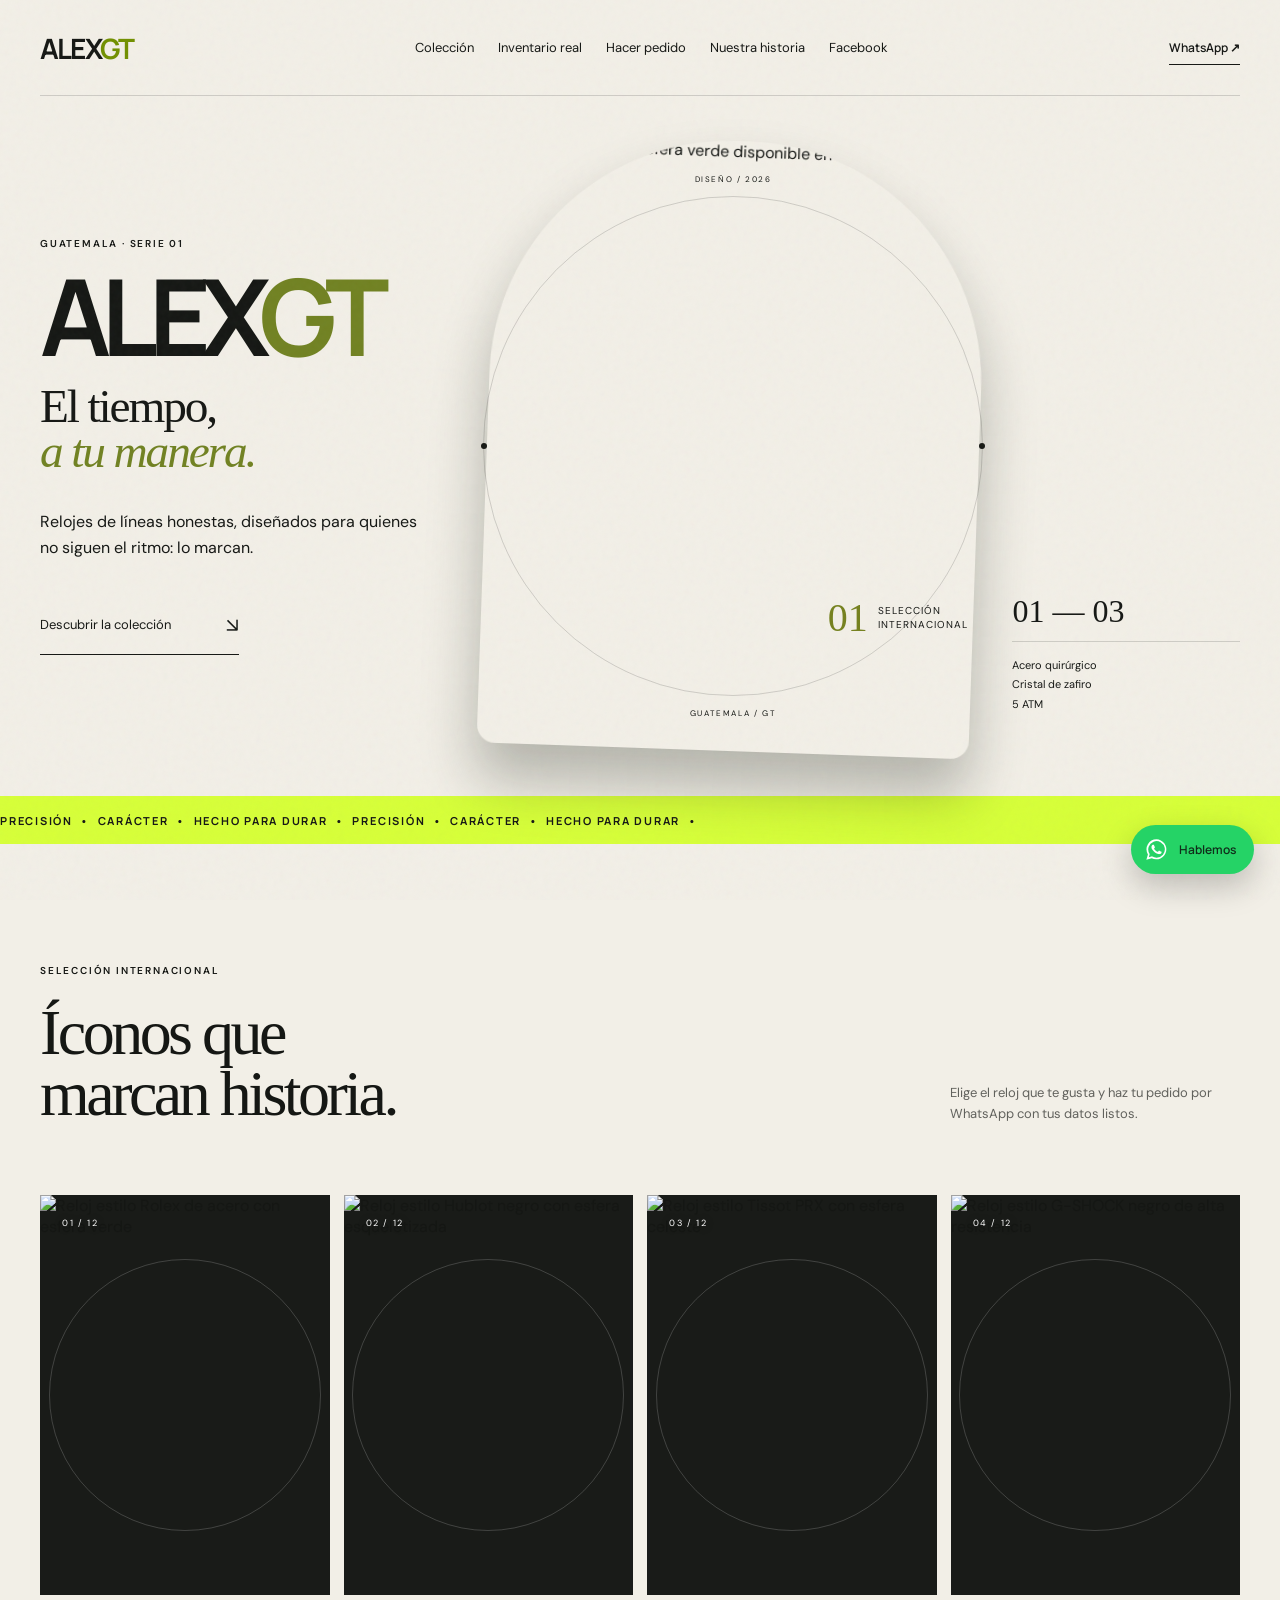
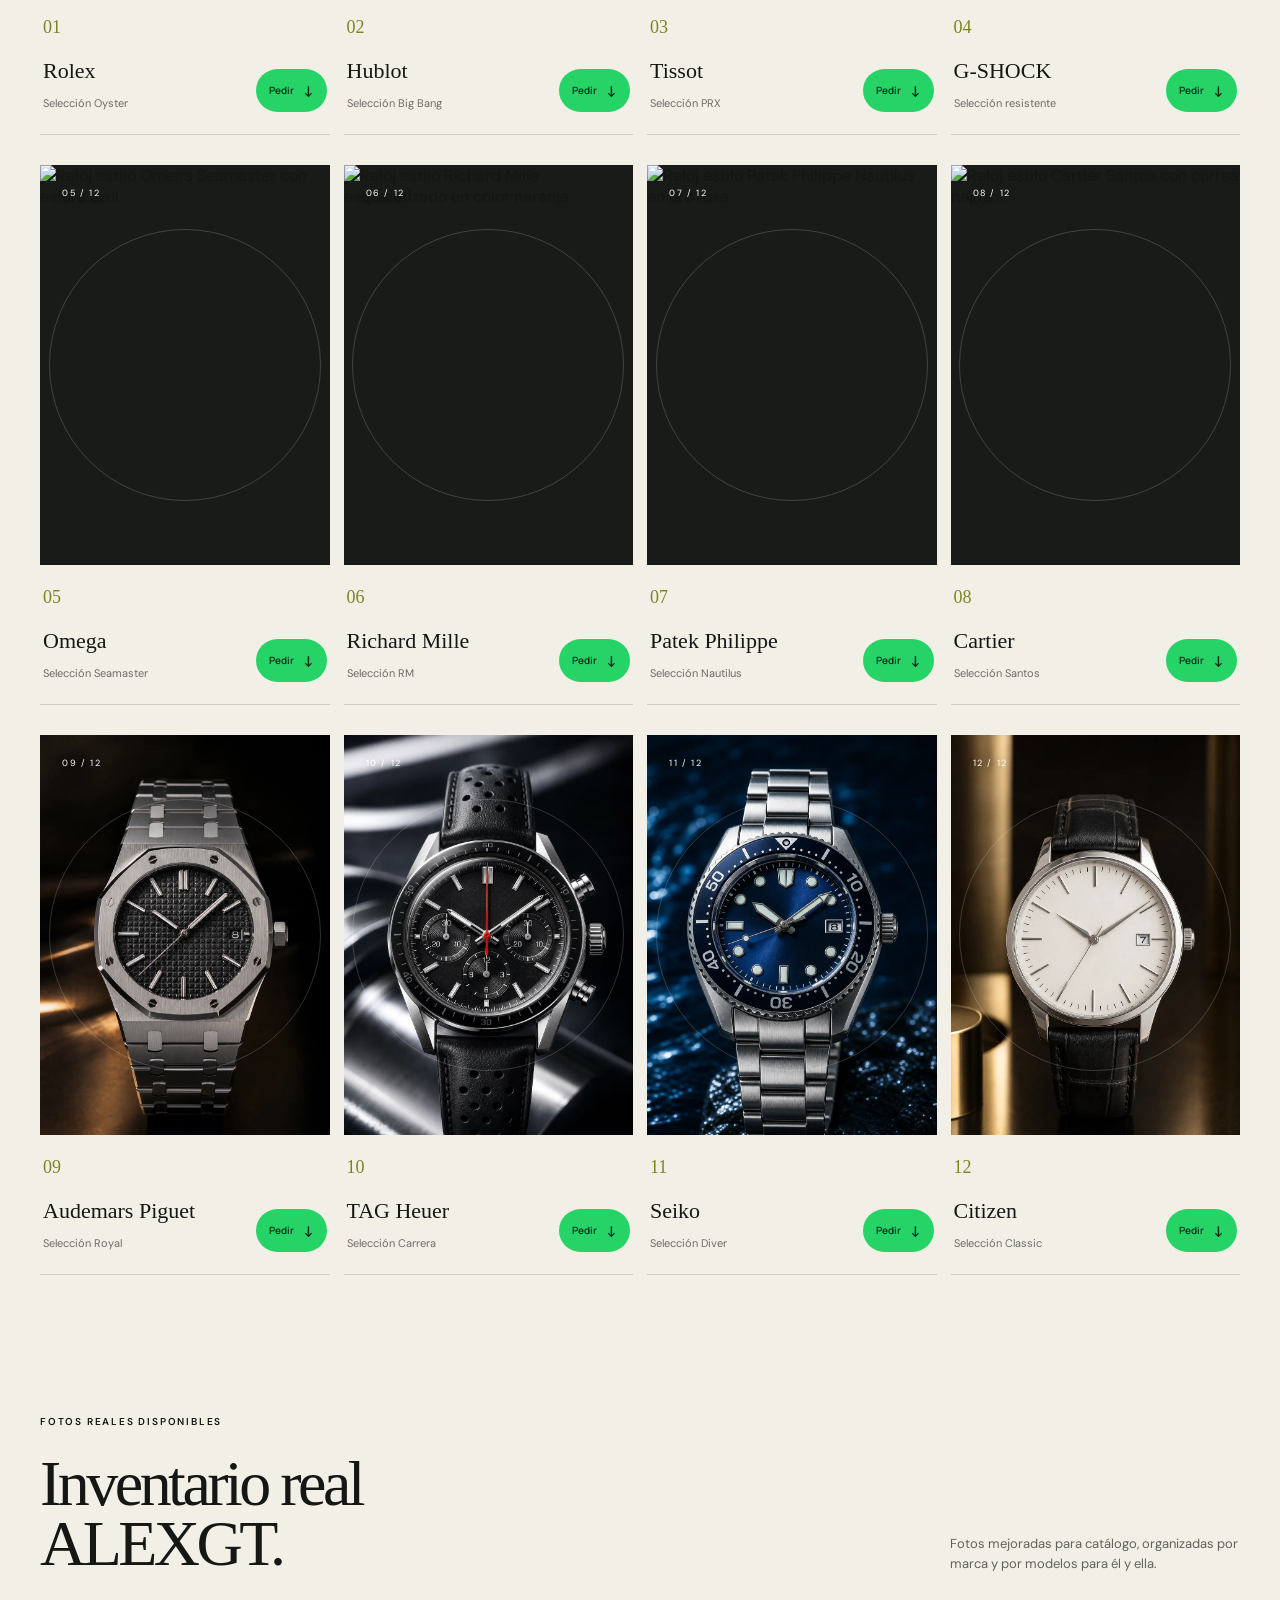
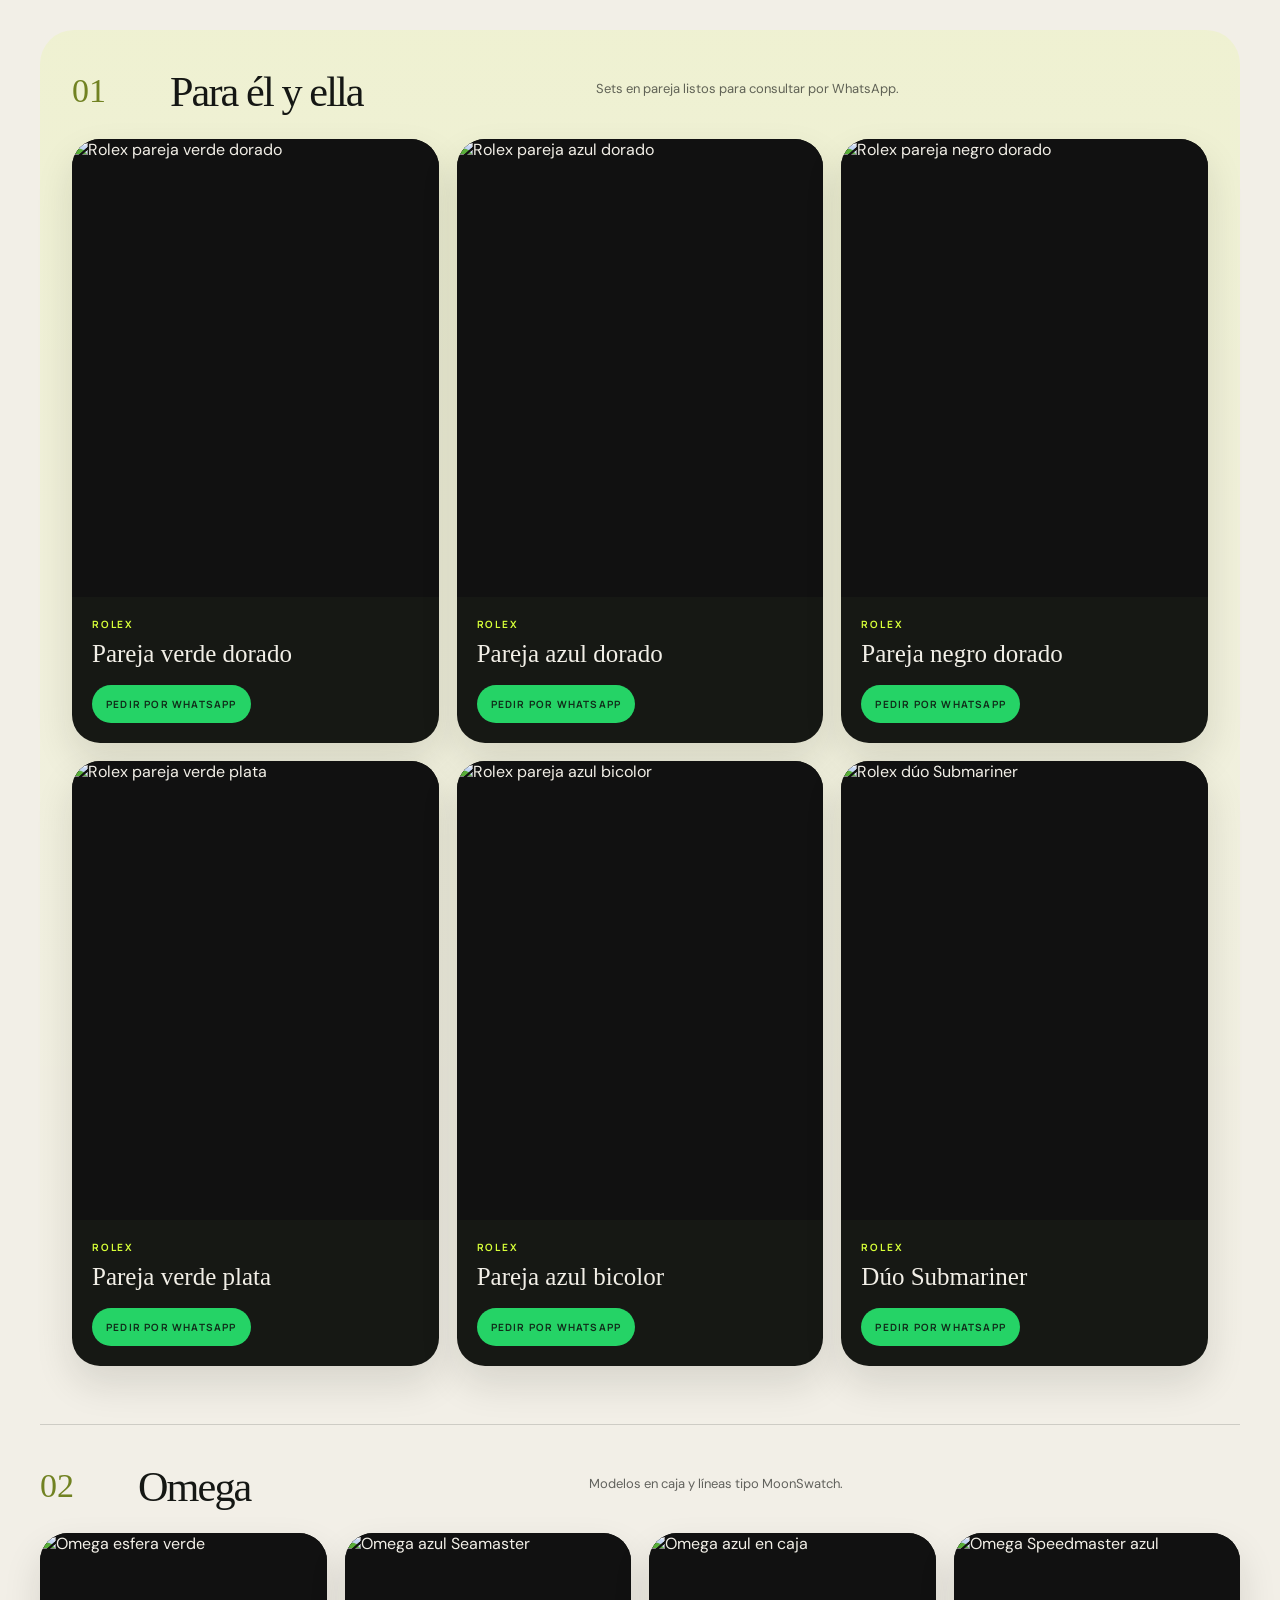
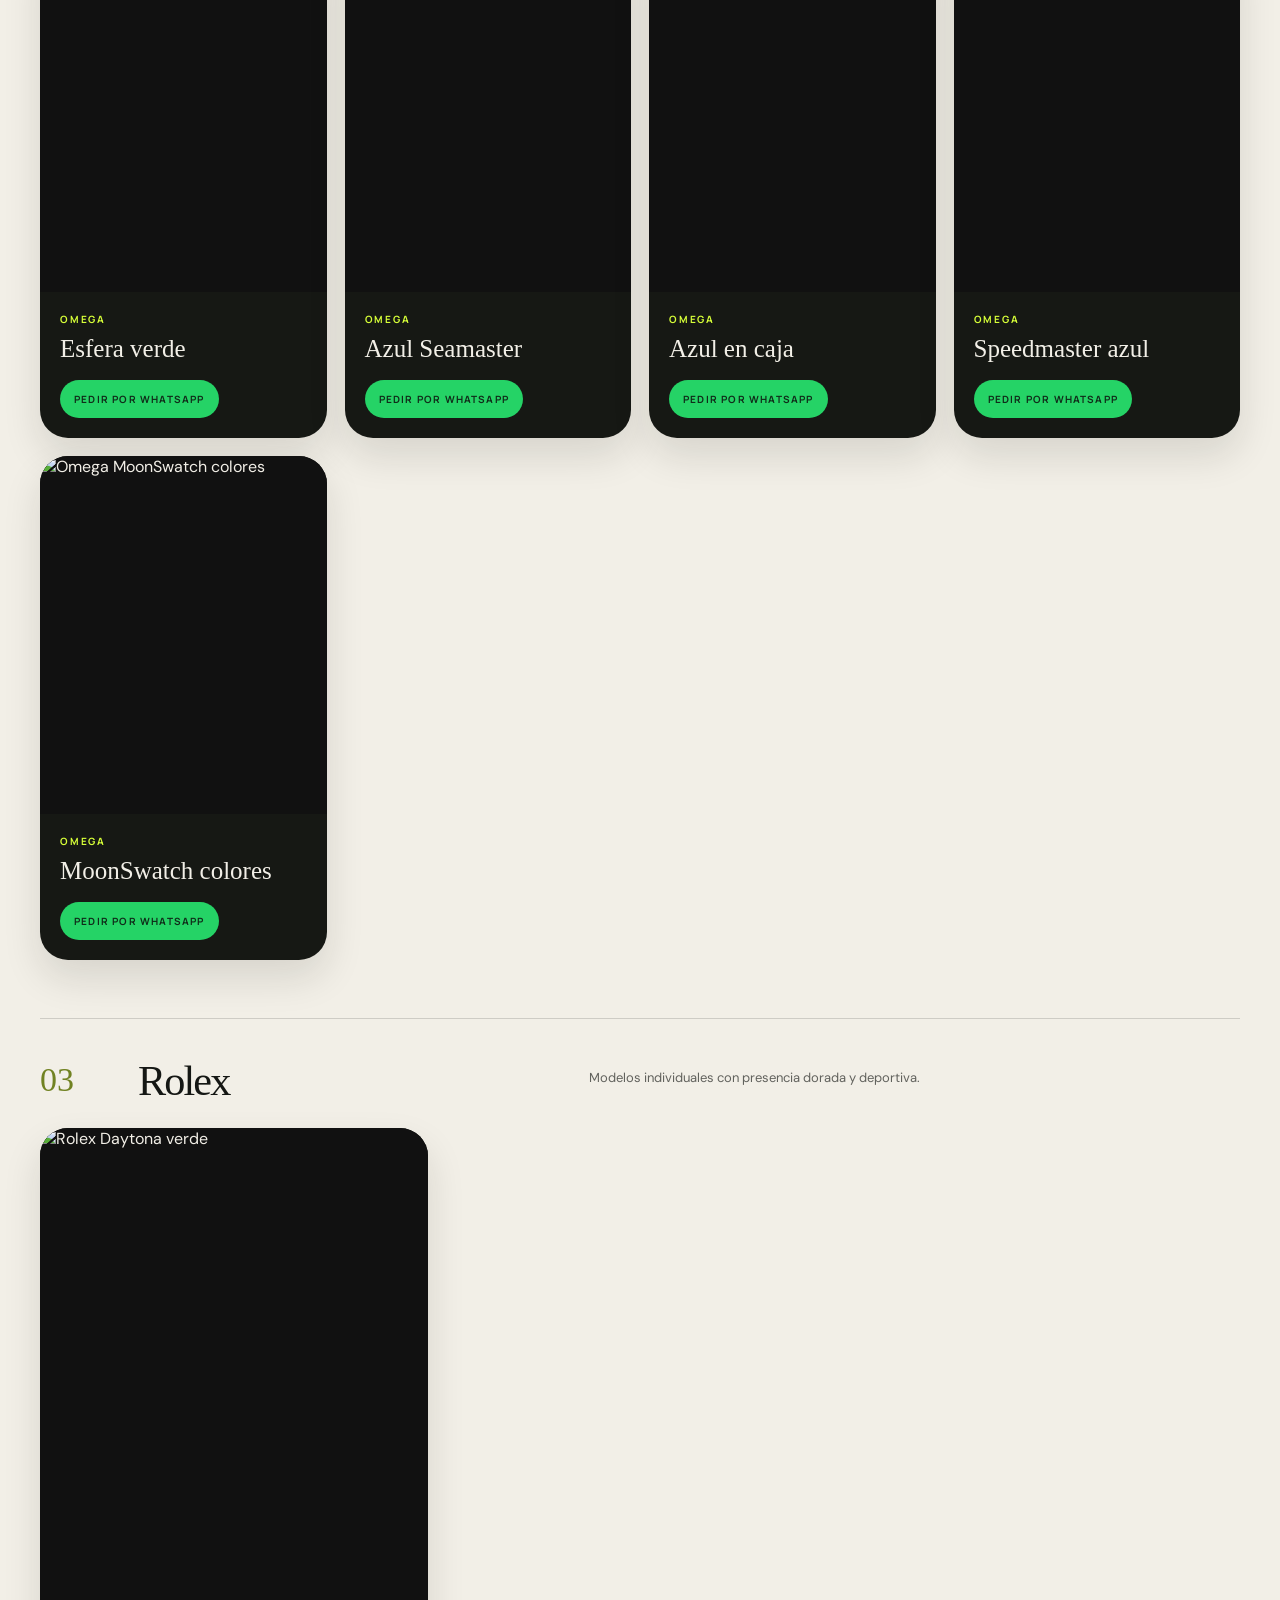
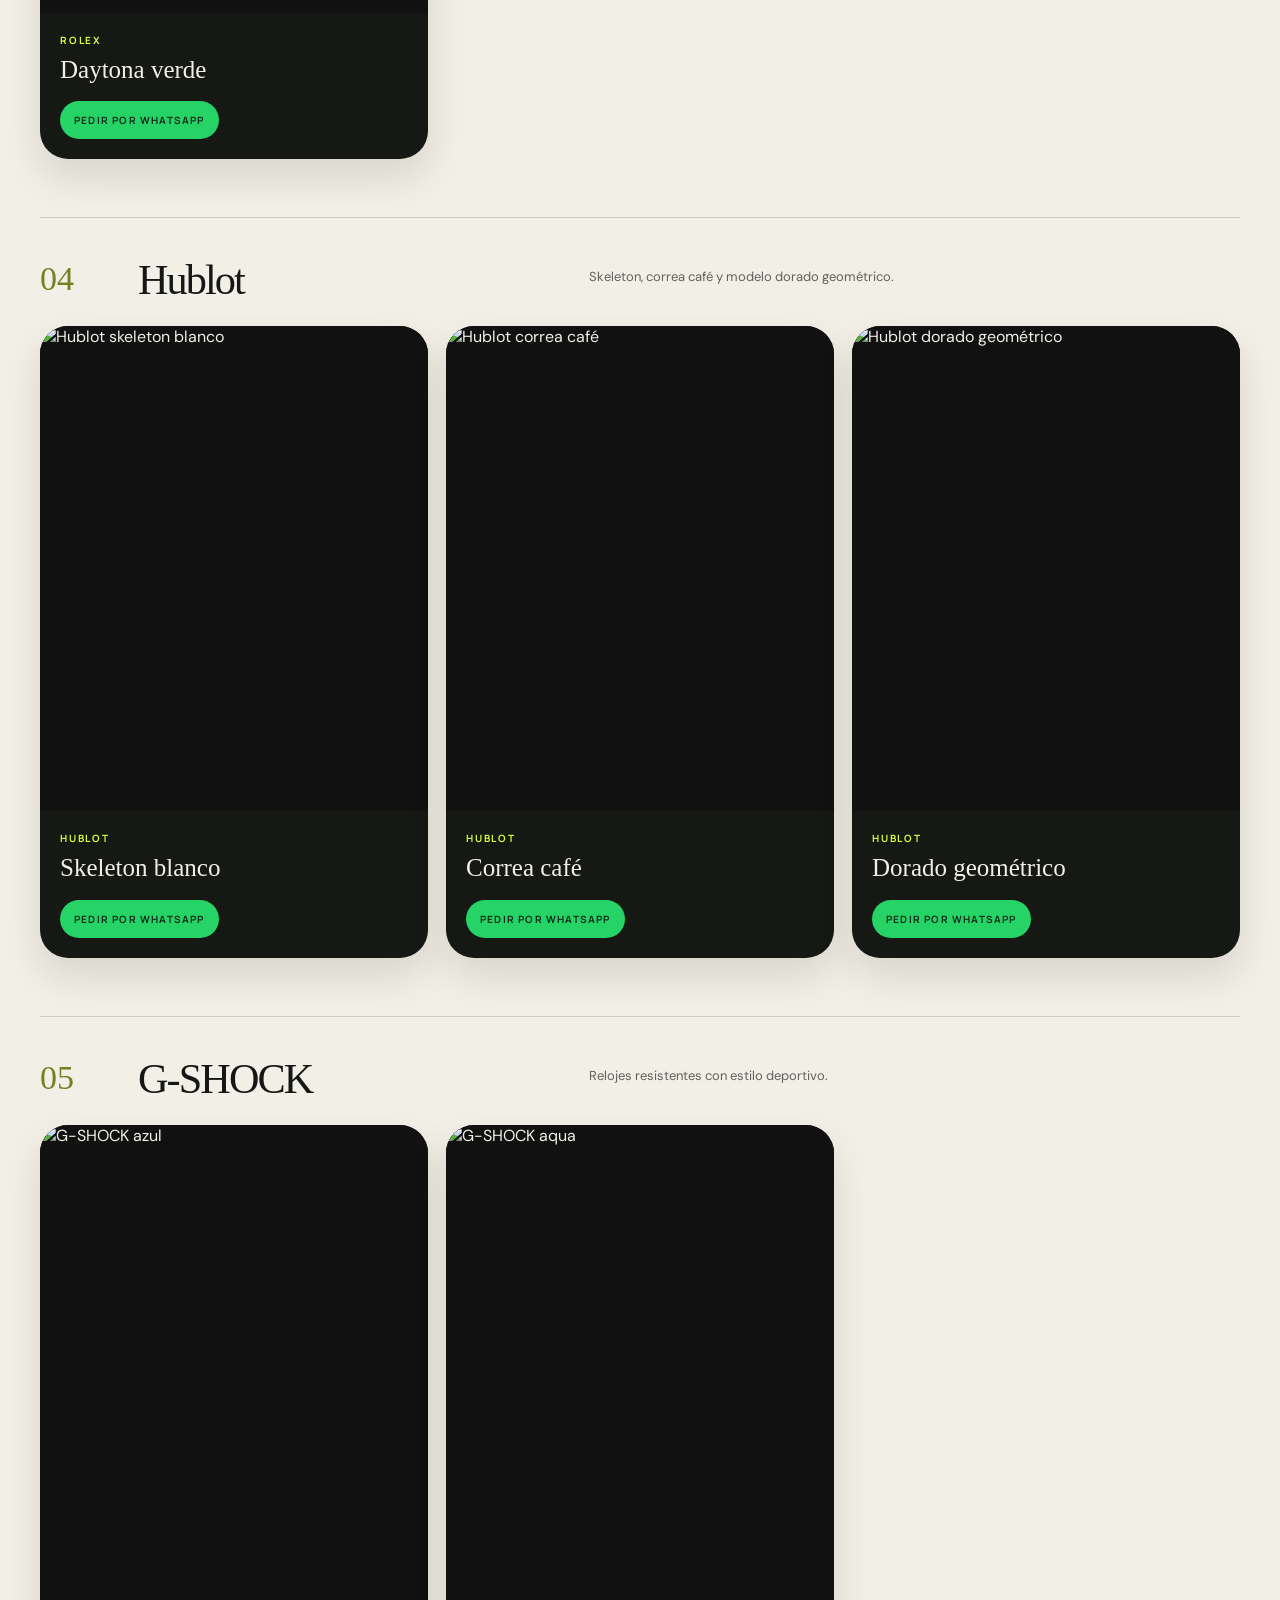
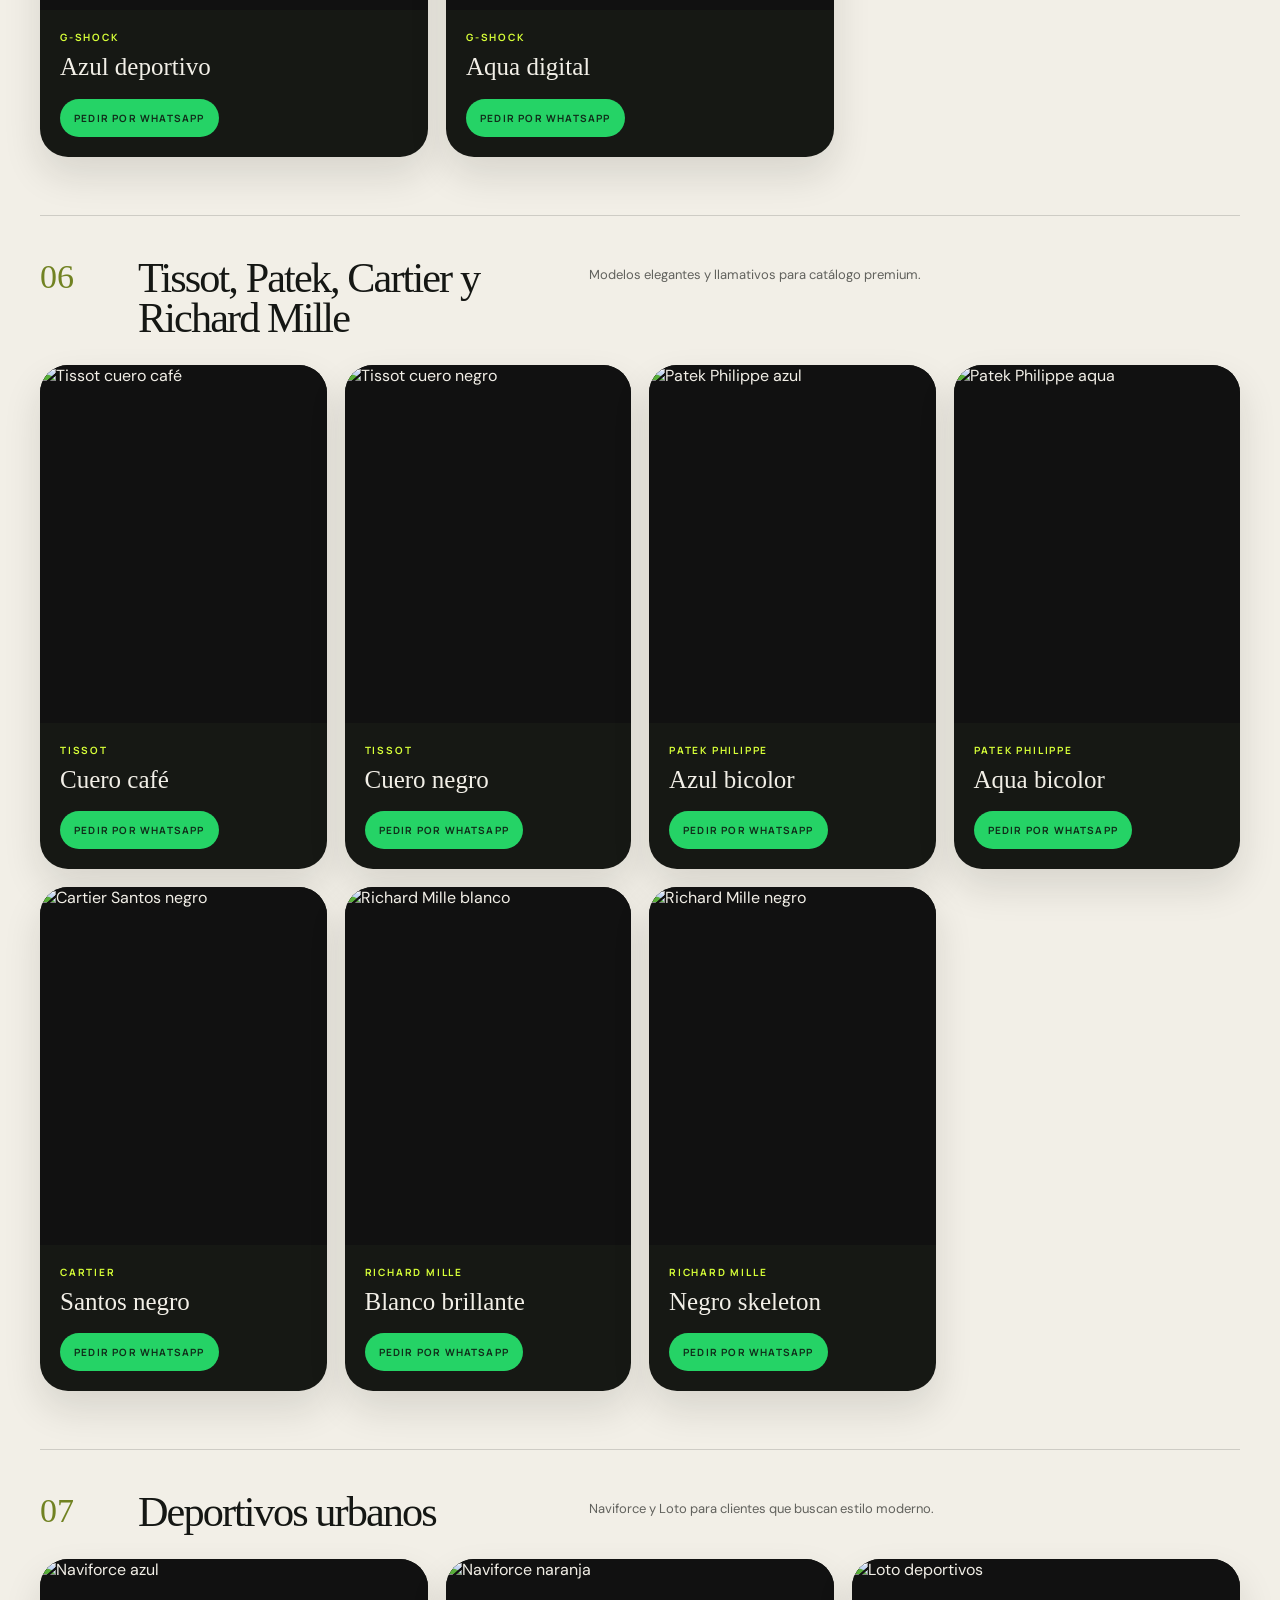
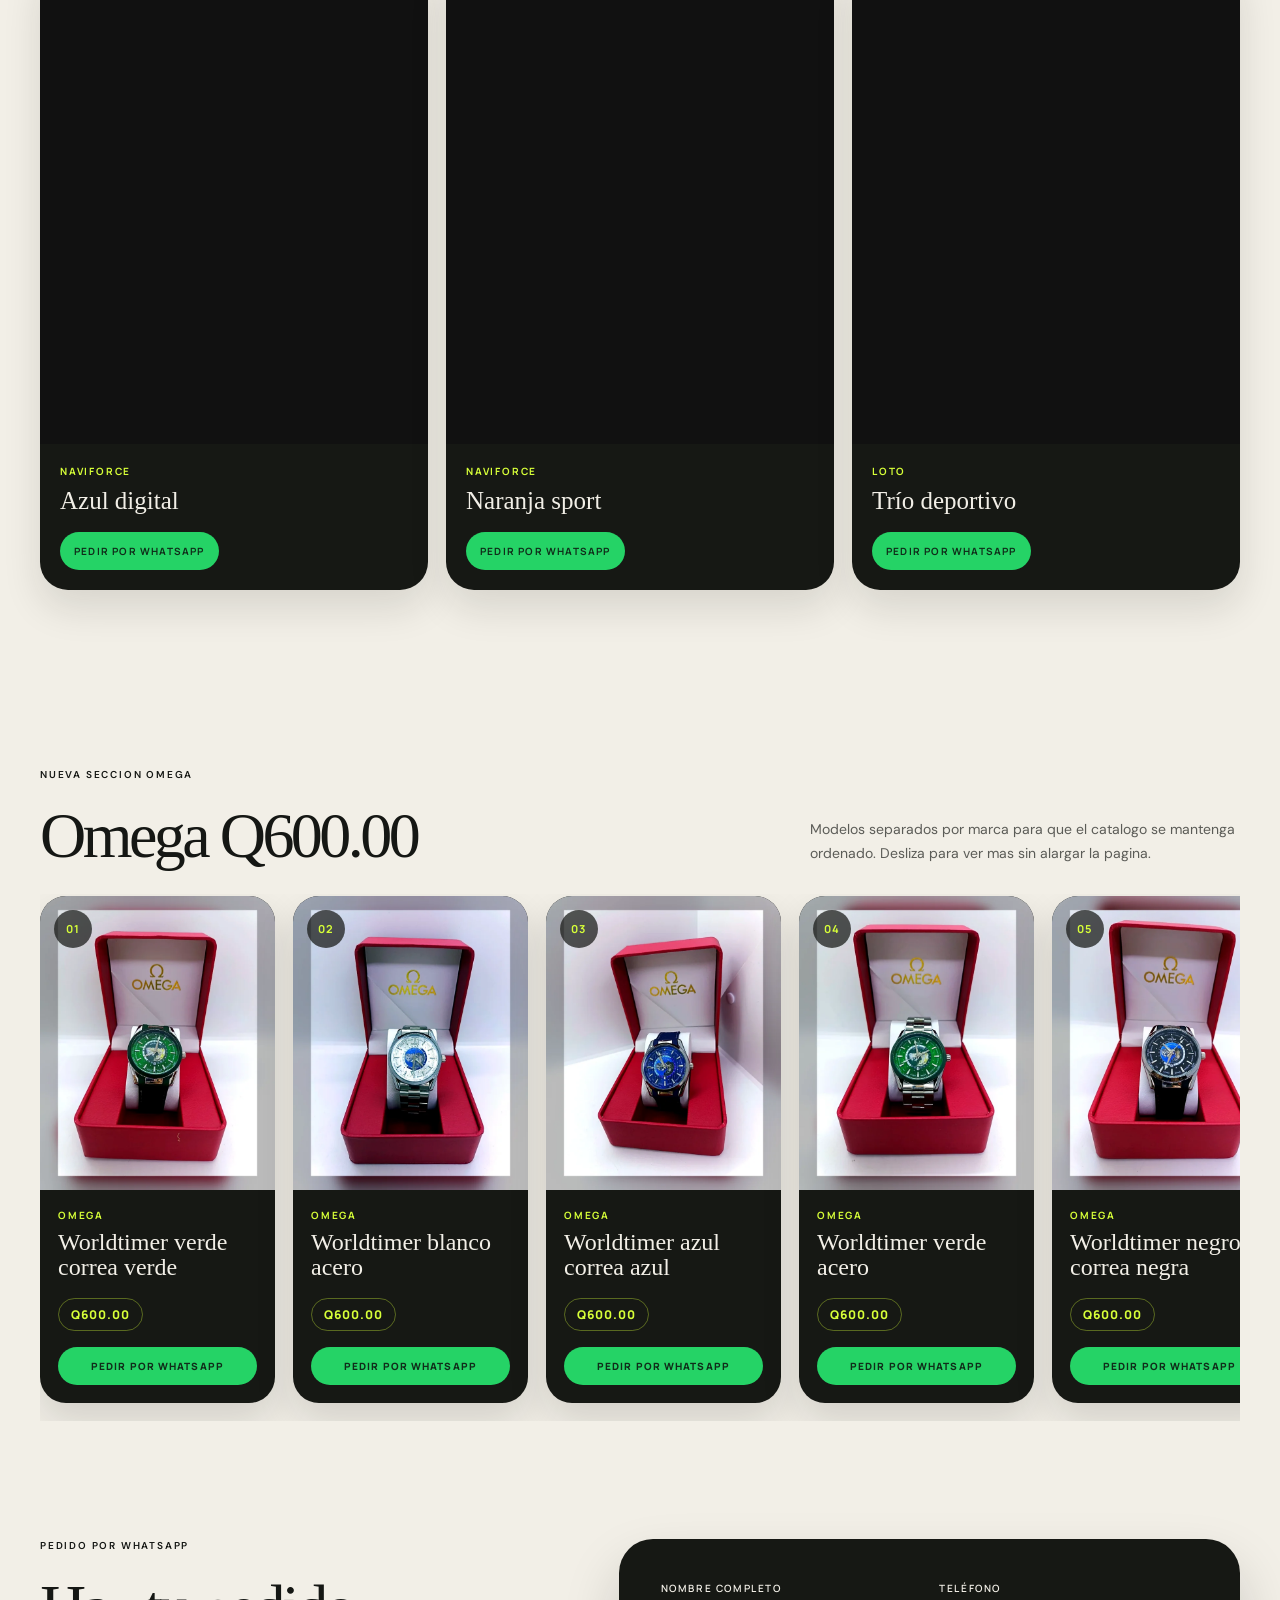
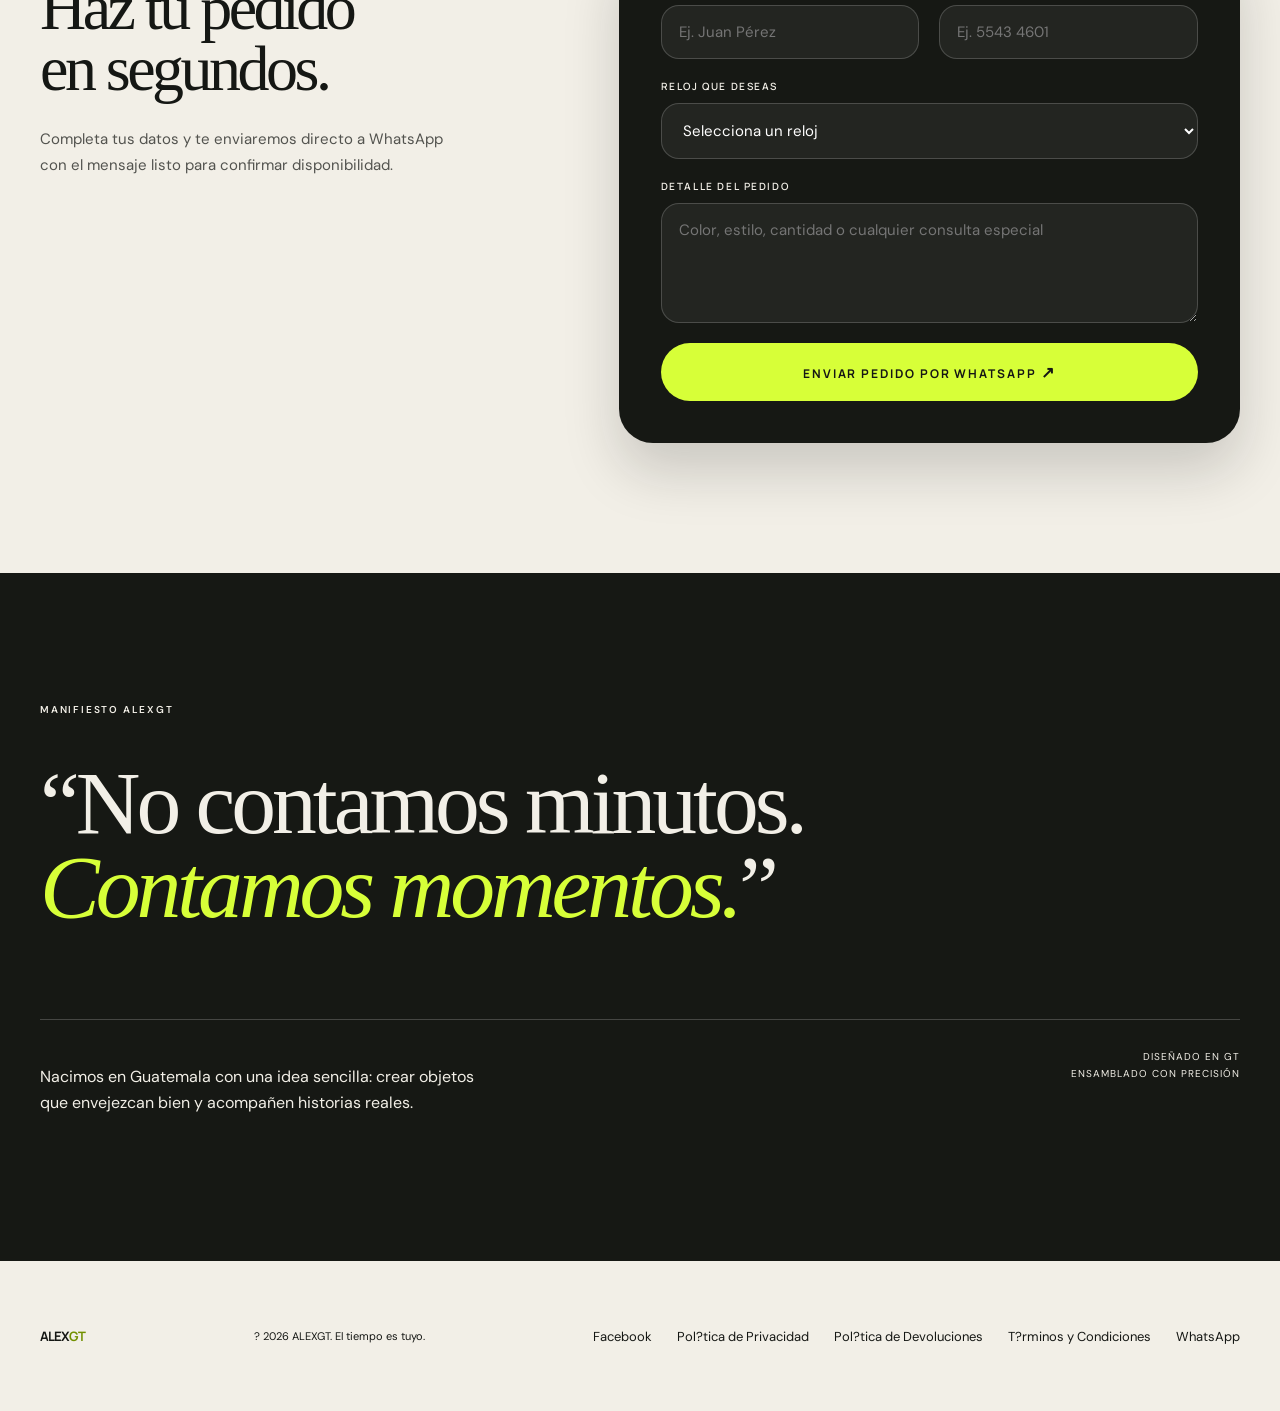
==== commit 7468f992: "Fix legal footer and merchant schema" ====
--- a/index.html
+++ b/index.html
@@ -14,13 +14,16 @@
   <meta property="og:image:width" content="1200">
   <meta property="og:image:height" content="630">
   <meta name="twitter:card" content="summary_large_image">
+  <meta name="twitter:title" content="ALEXGT ? Relojes que hablan por ti">
+  <meta name="twitter:description" content="Descubre nuestra selecci?n internacional de relojes y realiza tu pedido directo por WhatsApp.">
+  <meta name="twitter:image" content="https://alexgtrelojes.com/assets/social-preview.jpg">
   <meta name="theme-color" content="#151714">
   <title>ALEXGT — Tiempo con carácter</title>
   <link rel="preconnect" href="https://fonts.googleapis.com">
   <link rel="preconnect" href="https://fonts.gstatic.com" crossorigin>
   <link href="https://fonts.googleapis.com/css2?family=DM+Sans:wght@400;500;600&family=Manrope:wght@600;700&display=swap" rel="stylesheet">
   <link rel="stylesheet" href="styles.css?v=alexgt-pedidos-20260709">
-  <script type="application/ld+json">{"@context":"https://schema.org","@graph":[{"@type":"Organization","@id":"https://alexgtrelojes.com/#organization","name":"ALEXGT","url":"https://alexgtrelojes.com","logo":"https://alexgtrelojes.com/assets/social-preview.jpg","image":"https://alexgtrelojes.com/assets/social-preview.jpg","contactPoint":{"@type":"ContactPoint","telephone":"+502 5025-5434","contactType":"customer service","areaServed":"GT","availableLanguage":"es"},"sameAs":["https://www.facebook.com/share/1EhdeK8oF8/"]},{"@type":"WebSite","@id":"https://alexgtrelojes.com/#website","url":"https://alexgtrelojes.com","name":"ALEXGT Relojes","publisher":{"@id":"https://alexgtrelojes.com/#organization"},"inLanguage":"es-GT"},{"@type":"BreadcrumbList","@id":"https://alexgtrelojes.com#breadcrumb","itemListElement":[{"@type":"ListItem","position":1,"name":"Inicio","item":"https://alexgtrelojes.com/"}]},{"@type":"Product","@id":"https://alexgtrelojes.com/#omega-q600-01","name":"Omega Worldtimer verde correa verde","brand":{"@type":"Brand","name":"Omega"},"description":"Reloj Omega Worldtimer verde correa verde disponible en ALEXGT. Precio publicado Q600.00 y pedido directo por WhatsApp.","image":"https://alexgtrelojes.com/assets/omega-q600/omega-q600-01.webp","url":"https://alexgtrelojes.com/#omega-q600-01","offers":{"@type":"Offer","price":"600.00","priceCurrency":"GTQ","availability":"https://schema.org/InStock","url":"https://alexgtrelojes.com/#omega-q600-01","itemCondition":"https://schema.org/NewCondition"}},{"@type":"Product","@id":"https://alexgtrelojes.com/#omega-q600-02","name":"Omega Worldtimer blanco acero","brand":{"@type":"Brand","name":"Omega"},"description":"Reloj Omega Worldtimer blanco acero disponible en ALEXGT. Precio publicado Q600.00 y pedido directo por WhatsApp.","image":"https://alexgtrelojes.com/assets/omega-q600/omega-q600-02.webp","url":"https://alexgtrelojes.com/#omega-q600-02","offers":{"@type":"Offer","price":"600.00","priceCurrency":"GTQ","availability":"https://schema.org/InStock","url":"https://alexgtrelojes.com/#omega-q600-02","itemCondition":"https://schema.org/NewCondition"}},{"@type":"Product","@id":"https://alexgtrelojes.com/#omega-q600-03","name":"Omega Worldtimer azul correa azul","brand":{"@type":"Brand","name":"Omega"},"description":"Reloj Omega Worldtimer azul correa azul disponible en ALEXGT. Precio publicado Q600.00 y pedido directo por WhatsApp.","image":"https://alexgtrelojes.com/assets/omega-q600/omega-q600-03.webp","url":"https://alexgtrelojes.com/#omega-q600-03","offers":{"@type":"Offer","price":"600.00","priceCurrency":"GTQ","availability":"https://schema.org/InStock","url":"https://alexgtrelojes.com/#omega-q600-03","itemCondition":"https://schema.org/NewCondition"}},{"@type":"Product","@id":"https://alexgtrelojes.com/#omega-q600-04","name":"Omega Worldtimer verde acero","brand":{"@type":"Brand","name":"Omega"},"description":"Reloj Omega Worldtimer verde acero disponible en ALEXGT. Precio publicado Q600.00 y pedido directo por WhatsApp.","image":"https://alexgtrelojes.com/assets/omega-q600/omega-q600-04.webp","url":"https://alexgtrelojes.com/#omega-q600-04","offers":{"@type":"Offer","price":"600.00","priceCurrency":"GTQ","availability":"https://schema.org/InStock","url":"https://alexgtrelojes.com/#omega-q600-04","itemCondition":"https://schema.org/NewCondition"}},{"@type":"Product","@id":"https://alexgtrelojes.com/#omega-q600-05","name":"Omega Worldtimer negro correa negra","brand":{"@type":"Brand","name":"Omega"},"description":"Reloj Omega Worldtimer negro correa negra disponible en ALEXGT. Precio publicado Q600.00 y pedido directo por WhatsApp.","image":"https://alexgtrelojes.com/assets/omega-q600/omega-q600-05.webp","url":"https://alexgtrelojes.com/#omega-q600-05","offers":{"@type":"Offer","price":"600.00","priceCurrency":"GTQ","availability":"https://schema.org/InStock","url":"https://alexgtrelojes.com/#omega-q600-05","itemCondition":"https://schema.org/NewCondition"}},{"@type":"Product","@id":"https://alexgtrelojes.com/#omega-q600-06","name":"Omega Worldtimer azul detalle","brand":{"@type":"Brand","name":"Omega"},"description":"Reloj Omega Worldtimer azul detalle disponible en ALEXGT. Precio publicado Q600.00 y pedido directo por WhatsApp.","image":"https://alexgtrelojes.com/assets/omega-q600/omega-q600-06.webp","url":"https://alexgtrelojes.com/#omega-q600-06","offers":{"@type":"Offer","price":"600.00","priceCurrency":"GTQ","availability":"https://schema.org/InStock","url":"https://alexgtrelojes.com/#omega-q600-06","itemCondition":"https://schema.org/NewCondition"}},{"@type":"Product","@id":"https://alexgtrelojes.com/#omega-q600-07","name":"Omega Worldtimer negro en caja","brand":{"@type":"Brand","name":"Omega"},"description":"Reloj Omega Worldtimer negro en caja disponible en ALEXGT. Precio publicado Q600.00 y pedido directo por WhatsApp.","image":"https://alexgtrelojes.com/assets/omega-q600/omega-q600-07.webp","url":"https://alexgtrelojes.com/#omega-q600-07","offers":{"@type":"Offer","price":"600.00","priceCurrency":"GTQ","availability":"https://schema.org/InStock","url":"https://alexgtrelojes.com/#omega-q600-07","itemCondition":"https://schema.org/NewCondition"}},{"@type":"Product","@id":"https://alexgtrelojes.com/#omega-q600-08","name":"Omega Worldtimer negro muneca","brand":{"@type":"Brand","name":"Omega"},"description":"Reloj Omega Worldtimer negro muneca disponible en ALEXGT. Precio publicado Q600.00 y pedido directo por WhatsApp.","image":"https://alexgtrelojes.com/assets/omega-q600/omega-q600-08.webp","url":"https://alexgtrelojes.com/#omega-q600-08","offers":{"@type":"Offer","price":"600.00","priceCurrency":"GTQ","availability":"https://schema.org/InStock","url":"https://alexgtrelojes.com/#omega-q600-08","itemCondition":"https://schema.org/NewCondition"}},{"@type":"Product","@id":"https://alexgtrelojes.com/#omega-q600-09","name":"Omega Seamaster negro bisel rojo","brand":{"@type":"Brand","name":"Omega"},"description":"Reloj Omega Seamaster negro bisel rojo disponible en ALEXGT. Precio publicado Q600.00 y pedido directo por WhatsApp.","image":"https://alexgtrelojes.com/assets/omega-q600/omega-q600-09.webp","url":"https://alexgtrelojes.com/#omega-q600-09","offers":{"@type":"Offer","price":"600.00","priceCurrency":"GTQ","availability":"https://schema.org/InStock","url":"https://alexgtrelojes.com/#omega-q600-09","itemCondition":"https://schema.org/NewCondition"}},{"@type":"Product","@id":"https://alexgtrelojes.com/#omega-q600-10","name":"Omega Seamaster negro bisel aqua","brand":{"@type":"Brand","name":"Omega"},"description":"Reloj Omega Seamaster negro bisel aqua disponible en ALEXGT. Precio publicado Q600.00 y pedido directo por WhatsApp.","image":"https://alexgtrelojes.com/assets/omega-q600/omega-q600-10.webp","url":"https://alexgtrelojes.com/#omega-q600-10","offers":{"@type":"Offer","price":"600.00","priceCurrency":"GTQ","availability":"https://schema.org/InStock","url":"https://alexgtrelojes.com/#omega-q600-10","itemCondition":"https://schema.org/NewCondition"}},{"@type":"Product","@id":"https://alexgtrelojes.com/#omega-q600-11","name":"Omega Seamaster negro clasico","brand":{"@type":"Brand","name":"Omega"},"description":"Reloj Omega Seamaster negro clasico disponible en ALEXGT. Precio publicado Q600.00 y pedido directo por WhatsApp.","image":"https://alexgtrelojes.com/assets/omega-q600/omega-q600-11.webp","url":"https://alexgtrelojes.com/#omega-q600-11","offers":{"@type":"Offer","price":"600.00","priceCurrency":"GTQ","availability":"https://schema.org/InStock","url":"https://alexgtrelojes.com/#omega-q600-11","itemCondition":"https://schema.org/NewCondition"}},{"@type":"Product","@id":"https://alexgtrelojes.com/#omega-q600-12","name":"Omega Seamaster beige negro","brand":{"@type":"Brand","name":"Omega"},"description":"Reloj Omega Seamaster beige negro disponible en ALEXGT. Precio publicado Q600.00 y pedido directo por WhatsApp.","image":"https://alexgtrelojes.com/assets/omega-q600/omega-q600-12.webp","url":"https://alexgtrelojes.com/#omega-q600-12","offers":{"@type":"Offer","price":"600.00","priceCurrency":"GTQ","availability":"https://schema.org/InStock","url":"https://alexgtrelojes.com/#omega-q600-12","itemCondition":"https://schema.org/NewCondition"}},{"@type":"Product","@id":"https://alexgtrelojes.com/#omega-q600-13","name":"Omega Set Omega cinco piezas","brand":{"@type":"Brand","name":"Omega"},"description":"Reloj Omega Set Omega cinco piezas disponible en ALEXGT. Precio publicado Q600.00 y pedido directo por WhatsApp.","image":"https://alexgtrelojes.com/assets/omega-q600/omega-q600-13.webp","url":"https://alexgtrelojes.com/#omega-q600-13","offers":{"@type":"Offer","price":"600.00","priceCurrency":"GTQ","availability":"https://schema.org/InStock","url":"https://alexgtrelojes.com/#omega-q600-13","itemCondition":"https://schema.org/NewCondition"}},{"@type":"Product","@id":"https://alexgtrelojes.com/#omega-q600-14","name":"Omega Seamaster azul acero","brand":{"@type":"Brand","name":"Omega"},"description":"Reloj Omega Seamaster azul acero disponible en ALEXGT. Precio publicado Q600.00 y pedido directo por WhatsApp.","image":"https://alexgtrelojes.com/assets/omega-q600/omega-q600-14.webp","url":"https://alexgtrelojes.com/#omega-q600-14","offers":{"@type":"Offer","price":"600.00","priceCurrency":"GTQ","availability":"https://schema.org/InStock","url":"https://alexgtrelojes.com/#omega-q600-14","itemCondition":"https://schema.org/NewCondition"}},{"@type":"Product","@id":"https://alexgtrelojes.com/#omega-q600-15","name":"Omega Worldtimer verde vitrina","brand":{"@type":"Brand","name":"Omega"},"description":"Reloj Omega Worldtimer verde vitrina disponible en ALEXGT. Precio publicado Q600.00 y pedido directo por WhatsApp.","image":"https://alexgtrelojes.com/assets/omega-q600/omega-q600-15.webp","url":"https://alexgtrelojes.com/#omega-q600-15","offers":{"@type":"Offer","price":"600.00","priceCurrency":"GTQ","availability":"https://schema.org/InStock","url":"https://alexgtrelojes.com/#omega-q600-15","itemCondition":"https://schema.org/NewCondition"}},{"@type":"Product","@id":"https://alexgtrelojes.com/#omega-q600-16","name":"Omega Seamaster cronografo azul rojo","brand":{"@type":"Brand","name":"Omega"},"description":"Reloj Omega Seamaster cronografo azul rojo disponible en ALEXGT. Precio publicado Q600.00 y pedido directo por WhatsApp.","image":"https://alexgtrelojes.com/assets/omega-q600/omega-q600-16.webp","url":"https://alexgtrelojes.com/#omega-q600-16","offers":{"@type":"Offer","price":"600.00","priceCurrency":"GTQ","availability":"https://schema.org/InStock","url":"https://alexgtrelojes.com/#omega-q600-16","itemCondition":"https://schema.org/NewCondition"}},{"@type":"Product","@id":"https://alexgtrelojes.com/#omega-q600-17","name":"Omega Worldtimer verde acercamiento","brand":{"@type":"Brand","name":"Omega"},"description":"Reloj Omega Worldtimer verde acercamiento disponible en ALEXGT. Precio publicado Q600.00 y pedido directo por WhatsApp.","image":"https://alexgtrelojes.com/assets/omega-q600/omega-q600-17.webp","url":"https://alexgtrelojes.com/#omega-q600-17","offers":{"@type":"Offer","price":"600.00","priceCurrency":"GTQ","availability":"https://schema.org/InStock","url":"https://alexgtrelojes.com/#omega-q600-17","itemCondition":"https://schema.org/NewCondition"}},{"@type":"Product","@id":"https://alexgtrelojes.com/#omega-q600-18","name":"Omega Seamaster negro caucho","brand":{"@type":"Brand","name":"Omega"},"description":"Reloj Omega Seamaster negro caucho disponible en ALEXGT. Precio publicado Q600.00 y pedido directo por WhatsApp.","image":"https://alexgtrelojes.com/assets/omega-q600/omega-q600-18.webp","url":"https://alexgtrelojes.com/#omega-q600-18","offers":{"@type":"Offer","price":"600.00","priceCurrency":"GTQ","availability":"https://schema.org/InStock","url":"https://alexgtrelojes.com/#omega-q600-18","itemCondition":"https://schema.org/NewCondition"}},{"@type":"Product","@id":"https://alexgtrelojes.com/#omega-q600-19","name":"Omega Seamaster blanco deportivo","brand":{"@type":"Brand","name":"Omega"},"description":"Reloj Omega Seamaster blanco deportivo disponible en ALEXGT. Precio publicado Q600.00 y pedido directo por WhatsApp.","image":"https://alexgtrelojes.com/assets/omega-q600/omega-q600-19.webp","url":"https://alexgtrelojes.com/#omega-q600-19","offers":{"@type":"Offer","price":"600.00","priceCurrency":"GTQ","availability":"https://schema.org/InStock","url":"https://alexgtrelojes.com/#omega-q600-19","itemCondition":"https://schema.org/NewCondition"}},{"@type":"Product","@id":"https://alexgtrelojes.com/#omega-q600-20","name":"Omega De Ville negro dorado","brand":{"@type":"Brand","name":"Omega"},"description":"Reloj Omega De Ville negro dorado disponible en ALEXGT. Precio publicado Q600.00 y pedido directo por WhatsApp.","image":"https://alexgtrelojes.com/assets/omega-q600/omega-q600-20.webp","url":"https://alexgtrelojes.com/#omega-q600-20","offers":{"@type":"Offer","price":"600.00","priceCurrency":"GTQ","availability":"https://schema.org/InStock","url":"https://alexgtrelojes.com/#omega-q600-20","itemCondition":"https://schema.org/NewCondition"}},{"@type":"Product","@id":"https://alexgtrelojes.com/#omega-q600-21","name":"Omega Speedmaster azul caja negra","brand":{"@type":"Brand","name":"Omega"},"description":"Reloj Omega Speedmaster azul caja negra disponible en ALEXGT. Precio publicado Q600.00 y pedido directo por WhatsApp.","image":"https://alexgtrelojes.com/assets/omega-q600/omega-q600-21.webp","url":"https://alexgtrelojes.com/#omega-q600-21","offers":{"@type":"Offer","price":"600.00","priceCurrency":"GTQ","availability":"https://schema.org/InStock","url":"https://alexgtrelojes.com/#omega-q600-21","itemCondition":"https://schema.org/NewCondition"}},{"@type":"Product","@id":"https://alexgtrelojes.com/#omega-q600-22","name":"Omega Worldtimer azul caja roja","brand":{"@type":"Brand","name":"Omega"},"description":"Reloj Omega Worldtimer azul caja roja disponible en ALEXGT. Precio publicado Q600.00 y pedido directo por WhatsApp.","image":"https://alexgtrelojes.com/assets/omega-q600/omega-q600-22.webp","url":"https://alexgtrelojes.com/#omega-q600-22","offers":{"@type":"Offer","price":"600.00","priceCurrency":"GTQ","availability":"https://schema.org/InStock","url":"https://alexgtrelojes.com/#omega-q600-22","itemCondition":"https://schema.org/NewCondition"}},{"@type":"Product","@id":"https://alexgtrelojes.com/#omega-q600-23","name":"Omega Worldtimer azul acero mano","brand":{"@type":"Brand","name":"Omega"},"description":"Reloj Omega Worldtimer azul acero mano disponible en ALEXGT. Precio publicado Q600.00 y pedido directo por WhatsApp.","image":"https://alexgtrelojes.com/assets/omega-q600/omega-q600-23.webp","url":"https://alexgtrelojes.com/#omega-q600-23","offers":{"@type":"Offer","price":"600.00","priceCurrency":"GTQ","availability":"https://schema.org/InStock","url":"https://alexgtrelojes.com/#omega-q600-23","itemCondition":"https://schema.org/NewCondition"}},{"@type":"Product","@id":"https://alexgtrelojes.com/#omega-q600-24","name":"Omega Classic negro acero","brand":{"@type":"Brand","name":"Omega"},"description":"Reloj Omega Classic negro acero disponible en ALEXGT. Precio publicado Q600.00 y pedido directo por WhatsApp.","image":"https://alexgtrelojes.com/assets/omega-q600/omega-q600-24.webp","url":"https://alexgtrelojes.com/#omega-q600-24","offers":{"@type":"Offer","price":"600.00","priceCurrency":"GTQ","availability":"https://schema.org/InStock","url":"https://alexgtrelojes.com/#omega-q600-24","itemCondition":"https://schema.org/NewCondition"}},{"@type":"Product","@id":"https://alexgtrelojes.com/#omega-q600-25","name":"Omega De Ville negro dorado mano","brand":{"@type":"Brand","name":"Omega"},"description":"Reloj Omega De Ville negro dorado mano disponible en ALEXGT. Precio publicado Q600.00 y pedido directo por WhatsApp.","image":"https://alexgtrelojes.com/assets/omega-q600/omega-q600-25.webp","url":"https://alexgtrelojes.com/#omega-q600-25","offers":{"@type":"Offer","price":"600.00","priceCurrency":"GTQ","availability":"https://schema.org/InStock","url":"https://alexgtrelojes.com/#omega-q600-25","itemCondition":"https://schema.org/NewCondition"}},{"@type":"Product","@id":"https://alexgtrelojes.com/#omega-q600-26","name":"Omega Worldtimer blanco correa negra","brand":{"@type":"Brand","name":"Omega"},"description":"Reloj Omega Worldtimer blanco correa negra disponible en ALEXGT. Precio publicado Q600.00 y pedido directo por WhatsApp.","image":"https://alexgtrelojes.com/assets/omega-q600/omega-q600-26.webp","url":"https://alexgtrelojes.com/#omega-q600-26","offers":{"@type":"Offer","price":"600.00","priceCurrency":"GTQ","availability":"https://schema.org/InStock","url":"https://alexgtrelojes.com/#omega-q600-26","itemCondition":"https://schema.org/NewCondition"}},{"@type":"Product","@id":"https://alexgtrelojes.com/#omega-q600-27","name":"Omega Worldtimer negro acero","brand":{"@type":"Brand","name":"Omega"},"description":"Reloj Omega Worldtimer negro acero disponible en ALEXGT. Precio publicado Q600.00 y pedido directo por WhatsApp.","image":"https://alexgtrelojes.com/assets/omega-q600/omega-q600-27.webp","url":"https://alexgtrelojes.com/#omega-q600-27","offers":{"@type":"Offer","price":"600.00","priceCurrency":"GTQ","availability":"https://schema.org/InStock","url":"https://alexgtrelojes.com/#omega-q600-27","itemCondition":"https://schema.org/NewCondition"}}]}</script>
+  <script type="application/ld+json">{"@context":"https://schema.org","@graph":[{"@type":"Organization","@id":"https://alexgtrelojes.com/#organization","name":"ALEXGT","url":"https://alexgtrelojes.com","logo":"https://alexgtrelojes.com/assets/social-preview.jpg","image":"https://alexgtrelojes.com/assets/social-preview.jpg","contactPoint":{"@type":"ContactPoint","telephone":"+502 5025-5434","contactType":"customer service","areaServed":"GT","availableLanguage":"es"},"sameAs":["https://www.facebook.com/share/1EhdeK8oF8/"],"hasMerchantReturnPolicy":{"@type":"MerchantReturnPolicy","applicableCountry":"GT","returnPolicyCategory":"https://schema.org/MerchantReturnFiniteReturnWindow","merchantReturnDays":7,"returnMethod":"https://schema.org/ReturnByMail","returnFees":"https://schema.org/ReturnFeesCustomerResponsibility","url":"https://alexgtrelojes.com/politica-devoluciones.html"}},{"@type":"WebSite","@id":"https://alexgtrelojes.com/#website","url":"https://alexgtrelojes.com","name":"ALEXGT Relojes","publisher":{"@id":"https://alexgtrelojes.com/#organization"},"inLanguage":"es-GT"},{"@type":"BreadcrumbList","@id":"https://alexgtrelojes.com#breadcrumb","itemListElement":[{"@type":"ListItem","position":1,"name":"Inicio","item":"https://alexgtrelojes.com/"}]},{"@type":"Product","@id":"https://alexgtrelojes.com/#omega-q600-01","name":"Omega Worldtimer verde correa verde","brand":{"@type":"Brand","name":"Omega"},"description":"Reloj Omega Worldtimer verde correa verde disponible en ALEXGT. Precio publicado Q600.00 y pedido directo por WhatsApp.","image":"https://alexgtrelojes.com/assets/omega-q600/omega-q600-01.webp","url":"https://alexgtrelojes.com/#omega-q600-01","offers":{"@type":"Offer","price":"600.00","priceCurrency":"GTQ","availability":"https://schema.org/InStock","url":"https://alexgtrelojes.com/#omega-q600-01","itemCondition":"https://schema.org/NewCondition","hasMerchantReturnPolicy":{"@type":"MerchantReturnPolicy","applicableCountry":"GT","returnPolicyCategory":"https://schema.org/MerchantReturnFiniteReturnWindow","merchantReturnDays":7,"returnMethod":"https://schema.org/ReturnByMail","returnFees":"https://schema.org/ReturnFeesCustomerResponsibility","url":"https://alexgtrelojes.com/politica-devoluciones.html"}}},{"@type":"Product","@id":"https://alexgtrelojes.com/#omega-q600-02","name":"Omega Worldtimer blanco acero","brand":{"@type":"Brand","name":"Omega"},"description":"Reloj Omega Worldtimer blanco acero disponible en ALEXGT. Precio publicado Q600.00 y pedido directo por WhatsApp.","image":"https://alexgtrelojes.com/assets/omega-q600/omega-q600-02.webp","url":"https://alexgtrelojes.com/#omega-q600-02","offers":{"@type":"Offer","price":"600.00","priceCurrency":"GTQ","availability":"https://schema.org/InStock","url":"https://alexgtrelojes.com/#omega-q600-02","itemCondition":"https://schema.org/NewCondition","hasMerchantReturnPolicy":{"@type":"MerchantReturnPolicy","applicableCountry":"GT","returnPolicyCategory":"https://schema.org/MerchantReturnFiniteReturnWindow","merchantReturnDays":7,"returnMethod":"https://schema.org/ReturnByMail","returnFees":"https://schema.org/ReturnFeesCustomerResponsibility","url":"https://alexgtrelojes.com/politica-devoluciones.html"}}},{"@type":"Product","@id":"https://alexgtrelojes.com/#omega-q600-03","name":"Omega Worldtimer azul correa azul","brand":{"@type":"Brand","name":"Omega"},"description":"Reloj Omega Worldtimer azul correa azul disponible en ALEXGT. Precio publicado Q600.00 y pedido directo por WhatsApp.","image":"https://alexgtrelojes.com/assets/omega-q600/omega-q600-03.webp","url":"https://alexgtrelojes.com/#omega-q600-03","offers":{"@type":"Offer","price":"600.00","priceCurrency":"GTQ","availability":"https://schema.org/InStock","url":"https://alexgtrelojes.com/#omega-q600-03","itemCondition":"https://schema.org/NewCondition","hasMerchantReturnPolicy":{"@type":"MerchantReturnPolicy","applicableCountry":"GT","returnPolicyCategory":"https://schema.org/MerchantReturnFiniteReturnWindow","merchantReturnDays":7,"returnMethod":"https://schema.org/ReturnByMail","returnFees":"https://schema.org/ReturnFeesCustomerResponsibility","url":"https://alexgtrelojes.com/politica-devoluciones.html"}}},{"@type":"Product","@id":"https://alexgtrelojes.com/#omega-q600-04","name":"Omega Worldtimer verde acero","brand":{"@type":"Brand","name":"Omega"},"description":"Reloj Omega Worldtimer verde acero disponible en ALEXGT. Precio publicado Q600.00 y pedido directo por WhatsApp.","image":"https://alexgtrelojes.com/assets/omega-q600/omega-q600-04.webp","url":"https://alexgtrelojes.com/#omega-q600-04","offers":{"@type":"Offer","price":"600.00","priceCurrency":"GTQ","availability":"https://schema.org/InStock","url":"https://alexgtrelojes.com/#omega-q600-04","itemCondition":"https://schema.org/NewCondition","hasMerchantReturnPolicy":{"@type":"MerchantReturnPolicy","applicableCountry":"GT","returnPolicyCategory":"https://schema.org/MerchantReturnFiniteReturnWindow","merchantReturnDays":7,"returnMethod":"https://schema.org/ReturnByMail","returnFees":"https://schema.org/ReturnFeesCustomerResponsibility","url":"https://alexgtrelojes.com/politica-devoluciones.html"}}},{"@type":"Product","@id":"https://alexgtrelojes.com/#omega-q600-05","name":"Omega Worldtimer negro correa negra","brand":{"@type":"Brand","name":"Omega"},"description":"Reloj Omega Worldtimer negro correa negra disponible en ALEXGT. Precio publicado Q600.00 y pedido directo por WhatsApp.","image":"https://alexgtrelojes.com/assets/omega-q600/omega-q600-05.webp","url":"https://alexgtrelojes.com/#omega-q600-05","offers":{"@type":"Offer","price":"600.00","priceCurrency":"GTQ","availability":"https://schema.org/InStock","url":"https://alexgtrelojes.com/#omega-q600-05","itemCondition":"https://schema.org/NewCondition","hasMerchantReturnPolicy":{"@type":"MerchantReturnPolicy","applicableCountry":"GT","returnPolicyCategory":"https://schema.org/MerchantReturnFiniteReturnWindow","merchantReturnDays":7,"returnMethod":"https://schema.org/ReturnByMail","returnFees":"https://schema.org/ReturnFeesCustomerResponsibility","url":"https://alexgtrelojes.com/politica-devoluciones.html"}}},{"@type":"Product","@id":"https://alexgtrelojes.com/#omega-q600-06","name":"Omega Worldtimer azul detalle","brand":{"@type":"Brand","name":"Omega"},"description":"Reloj Omega Worldtimer azul detalle disponible en ALEXGT. Precio publicado Q600.00 y pedido directo por WhatsApp.","image":"https://alexgtrelojes.com/assets/omega-q600/omega-q600-06.webp","url":"https://alexgtrelojes.com/#omega-q600-06","offers":{"@type":"Offer","price":"600.00","priceCurrency":"GTQ","availability":"https://schema.org/InStock","url":"https://alexgtrelojes.com/#omega-q600-06","itemCondition":"https://schema.org/NewCondition","hasMerchantReturnPolicy":{"@type":"MerchantReturnPolicy","applicableCountry":"GT","returnPolicyCategory":"https://schema.org/MerchantReturnFiniteReturnWindow","merchantReturnDays":7,"returnMethod":"https://schema.org/ReturnByMail","returnFees":"https://schema.org/ReturnFeesCustomerResponsibility","url":"https://alexgtrelojes.com/politica-devoluciones.html"}}},{"@type":"Product","@id":"https://alexgtrelojes.com/#omega-q600-07","name":"Omega Worldtimer negro en caja","brand":{"@type":"Brand","name":"Omega"},"description":"Reloj Omega Worldtimer negro en caja disponible en ALEXGT. Precio publicado Q600.00 y pedido directo por WhatsApp.","image":"https://alexgtrelojes.com/assets/omega-q600/omega-q600-07.webp","url":"https://alexgtrelojes.com/#omega-q600-07","offers":{"@type":"Offer","price":"600.00","priceCurrency":"GTQ","availability":"https://schema.org/InStock","url":"https://alexgtrelojes.com/#omega-q600-07","itemCondition":"https://schema.org/NewCondition","hasMerchantReturnPolicy":{"@type":"MerchantReturnPolicy","applicableCountry":"GT","returnPolicyCategory":"https://schema.org/MerchantReturnFiniteReturnWindow","merchantReturnDays":7,"returnMethod":"https://schema.org/ReturnByMail","returnFees":"https://schema.org/ReturnFeesCustomerResponsibility","url":"https://alexgtrelojes.com/politica-devoluciones.html"}}},{"@type":"Product","@id":"https://alexgtrelojes.com/#omega-q600-08","name":"Omega Worldtimer negro muneca","brand":{"@type":"Brand","name":"Omega"},"description":"Reloj Omega Worldtimer negro muneca disponible en ALEXGT. Precio publicado Q600.00 y pedido directo por WhatsApp.","image":"https://alexgtrelojes.com/assets/omega-q600/omega-q600-08.webp","url":"https://alexgtrelojes.com/#omega-q600-08","offers":{"@type":"Offer","price":"600.00","priceCurrency":"GTQ","availability":"https://schema.org/InStock","url":"https://alexgtrelojes.com/#omega-q600-08","itemCondition":"https://schema.org/NewCondition","hasMerchantReturnPolicy":{"@type":"MerchantReturnPolicy","applicableCountry":"GT","returnPolicyCategory":"https://schema.org/MerchantReturnFiniteReturnWindow","merchantReturnDays":7,"returnMethod":"https://schema.org/ReturnByMail","returnFees":"https://schema.org/ReturnFeesCustomerResponsibility","url":"https://alexgtrelojes.com/politica-devoluciones.html"}}},{"@type":"Product","@id":"https://alexgtrelojes.com/#omega-q600-09","name":"Omega Seamaster negro bisel rojo","brand":{"@type":"Brand","name":"Omega"},"description":"Reloj Omega Seamaster negro bisel rojo disponible en ALEXGT. Precio publicado Q600.00 y pedido directo por WhatsApp.","image":"https://alexgtrelojes.com/assets/omega-q600/omega-q600-09.webp","url":"https://alexgtrelojes.com/#omega-q600-09","offers":{"@type":"Offer","price":"600.00","priceCurrency":"GTQ","availability":"https://schema.org/InStock","url":"https://alexgtrelojes.com/#omega-q600-09","itemCondition":"https://schema.org/NewCondition","hasMerchantReturnPolicy":{"@type":"MerchantReturnPolicy","applicableCountry":"GT","returnPolicyCategory":"https://schema.org/MerchantReturnFiniteReturnWindow","merchantReturnDays":7,"returnMethod":"https://schema.org/ReturnByMail","returnFees":"https://schema.org/ReturnFeesCustomerResponsibility","url":"https://alexgtrelojes.com/politica-devoluciones.html"}}},{"@type":"Product","@id":"https://alexgtrelojes.com/#omega-q600-10","name":"Omega Seamaster negro bisel aqua","brand":{"@type":"Brand","name":"Omega"},"description":"Reloj Omega Seamaster negro bisel aqua disponible en ALEXGT. Precio publicado Q600.00 y pedido directo por WhatsApp.","image":"https://alexgtrelojes.com/assets/omega-q600/omega-q600-10.webp","url":"https://alexgtrelojes.com/#omega-q600-10","offers":{"@type":"Offer","price":"600.00","priceCurrency":"GTQ","availability":"https://schema.org/InStock","url":"https://alexgtrelojes.com/#omega-q600-10","itemCondition":"https://schema.org/NewCondition","hasMerchantReturnPolicy":{"@type":"MerchantReturnPolicy","applicableCountry":"GT","returnPolicyCategory":"https://schema.org/MerchantReturnFiniteReturnWindow","merchantReturnDays":7,"returnMethod":"https://schema.org/ReturnByMail","returnFees":"https://schema.org/ReturnFeesCustomerResponsibility","url":"https://alexgtrelojes.com/politica-devoluciones.html"}}},{"@type":"Product","@id":"https://alexgtrelojes.com/#omega-q600-11","name":"Omega Seamaster negro clasico","brand":{"@type":"Brand","name":"Omega"},"description":"Reloj Omega Seamaster negro clasico disponible en ALEXGT. Precio publicado Q600.00 y pedido directo por WhatsApp.","image":"https://alexgtrelojes.com/assets/omega-q600/omega-q600-11.webp","url":"https://alexgtrelojes.com/#omega-q600-11","offers":{"@type":"Offer","price":"600.00","priceCurrency":"GTQ","availability":"https://schema.org/InStock","url":"https://alexgtrelojes.com/#omega-q600-11","itemCondition":"https://schema.org/NewCondition","hasMerchantReturnPolicy":{"@type":"MerchantReturnPolicy","applicableCountry":"GT","returnPolicyCategory":"https://schema.org/MerchantReturnFiniteReturnWindow","merchantReturnDays":7,"returnMethod":"https://schema.org/ReturnByMail","returnFees":"https://schema.org/ReturnFeesCustomerResponsibility","url":"https://alexgtrelojes.com/politica-devoluciones.html"}}},{"@type":"Product","@id":"https://alexgtrelojes.com/#omega-q600-12","name":"Omega Seamaster beige negro","brand":{"@type":"Brand","name":"Omega"},"description":"Reloj Omega Seamaster beige negro disponible en ALEXGT. Precio publicado Q600.00 y pedido directo por WhatsApp.","image":"https://alexgtrelojes.com/assets/omega-q600/omega-q600-12.webp","url":"https://alexgtrelojes.com/#omega-q600-12","offers":{"@type":"Offer","price":"600.00","priceCurrency":"GTQ","availability":"https://schema.org/InStock","url":"https://alexgtrelojes.com/#omega-q600-12","itemCondition":"https://schema.org/NewCondition","hasMerchantReturnPolicy":{"@type":"MerchantReturnPolicy","applicableCountry":"GT","returnPolicyCategory":"https://schema.org/MerchantReturnFiniteReturnWindow","merchantReturnDays":7,"returnMethod":"https://schema.org/ReturnByMail","returnFees":"https://schema.org/ReturnFeesCustomerResponsibility","url":"https://alexgtrelojes.com/politica-devoluciones.html"}}},{"@type":"Product","@id":"https://alexgtrelojes.com/#omega-q600-13","name":"Omega Set Omega cinco piezas","brand":{"@type":"Brand","name":"Omega"},"description":"Reloj Omega Set Omega cinco piezas disponible en ALEXGT. Precio publicado Q600.00 y pedido directo por WhatsApp.","image":"https://alexgtrelojes.com/assets/omega-q600/omega-q600-13.webp","url":"https://alexgtrelojes.com/#omega-q600-13","offers":{"@type":"Offer","price":"600.00","priceCurrency":"GTQ","availability":"https://schema.org/InStock","url":"https://alexgtrelojes.com/#omega-q600-13","itemCondition":"https://schema.org/NewCondition","hasMerchantReturnPolicy":{"@type":"MerchantReturnPolicy","applicableCountry":"GT","returnPolicyCategory":"https://schema.org/MerchantReturnFiniteReturnWindow","merchantReturnDays":7,"returnMethod":"https://schema.org/ReturnByMail","returnFees":"https://schema.org/ReturnFeesCustomerResponsibility","url":"https://alexgtrelojes.com/politica-devoluciones.html"}}},{"@type":"Product","@id":"https://alexgtrelojes.com/#omega-q600-14","name":"Omega Seamaster azul acero","brand":{"@type":"Brand","name":"Omega"},"description":"Reloj Omega Seamaster azul acero disponible en ALEXGT. Precio publicado Q600.00 y pedido directo por WhatsApp.","image":"https://alexgtrelojes.com/assets/omega-q600/omega-q600-14.webp","url":"https://alexgtrelojes.com/#omega-q600-14","offers":{"@type":"Offer","price":"600.00","priceCurrency":"GTQ","availability":"https://schema.org/InStock","url":"https://alexgtrelojes.com/#omega-q600-14","itemCondition":"https://schema.org/NewCondition","hasMerchantReturnPolicy":{"@type":"MerchantReturnPolicy","applicableCountry":"GT","returnPolicyCategory":"https://schema.org/MerchantReturnFiniteReturnWindow","merchantReturnDays":7,"returnMethod":"https://schema.org/ReturnByMail","returnFees":"https://schema.org/ReturnFeesCustomerResponsibility","url":"https://alexgtrelojes.com/politica-devoluciones.html"}}},{"@type":"Product","@id":"https://alexgtrelojes.com/#omega-q600-15","name":"Omega Worldtimer verde vitrina","brand":{"@type":"Brand","name":"Omega"},"description":"Reloj Omega Worldtimer verde vitrina disponible en ALEXGT. Precio publicado Q600.00 y pedido directo por WhatsApp.","image":"https://alexgtrelojes.com/assets/omega-q600/omega-q600-15.webp","url":"https://alexgtrelojes.com/#omega-q600-15","offers":{"@type":"Offer","price":"600.00","priceCurrency":"GTQ","availability":"https://schema.org/InStock","url":"https://alexgtrelojes.com/#omega-q600-15","itemCondition":"https://schema.org/NewCondition","hasMerchantReturnPolicy":{"@type":"MerchantReturnPolicy","applicableCountry":"GT","returnPolicyCategory":"https://schema.org/MerchantReturnFiniteReturnWindow","merchantReturnDays":7,"returnMethod":"https://schema.org/ReturnByMail","returnFees":"https://schema.org/ReturnFeesCustomerResponsibility","url":"https://alexgtrelojes.com/politica-devoluciones.html"}}},{"@type":"Product","@id":"https://alexgtrelojes.com/#omega-q600-16","name":"Omega Seamaster cronografo azul rojo","brand":{"@type":"Brand","name":"Omega"},"description":"Reloj Omega Seamaster cronografo azul rojo disponible en ALEXGT. Precio publicado Q600.00 y pedido directo por WhatsApp.","image":"https://alexgtrelojes.com/assets/omega-q600/omega-q600-16.webp","url":"https://alexgtrelojes.com/#omega-q600-16","offers":{"@type":"Offer","price":"600.00","priceCurrency":"GTQ","availability":"https://schema.org/InStock","url":"https://alexgtrelojes.com/#omega-q600-16","itemCondition":"https://schema.org/NewCondition","hasMerchantReturnPolicy":{"@type":"MerchantReturnPolicy","applicableCountry":"GT","returnPolicyCategory":"https://schema.org/MerchantReturnFiniteReturnWindow","merchantReturnDays":7,"returnMethod":"https://schema.org/ReturnByMail","returnFees":"https://schema.org/ReturnFeesCustomerResponsibility","url":"https://alexgtrelojes.com/politica-devoluciones.html"}}},{"@type":"Product","@id":"https://alexgtrelojes.com/#omega-q600-17","name":"Omega Worldtimer verde acercamiento","brand":{"@type":"Brand","name":"Omega"},"description":"Reloj Omega Worldtimer verde acercamiento disponible en ALEXGT. Precio publicado Q600.00 y pedido directo por WhatsApp.","image":"https://alexgtrelojes.com/assets/omega-q600/omega-q600-17.webp","url":"https://alexgtrelojes.com/#omega-q600-17","offers":{"@type":"Offer","price":"600.00","priceCurrency":"GTQ","availability":"https://schema.org/InStock","url":"https://alexgtrelojes.com/#omega-q600-17","itemCondition":"https://schema.org/NewCondition","hasMerchantReturnPolicy":{"@type":"MerchantReturnPolicy","applicableCountry":"GT","returnPolicyCategory":"https://schema.org/MerchantReturnFiniteReturnWindow","merchantReturnDays":7,"returnMethod":"https://schema.org/ReturnByMail","returnFees":"https://schema.org/ReturnFeesCustomerResponsibility","url":"https://alexgtrelojes.com/politica-devoluciones.html"}}},{"@type":"Product","@id":"https://alexgtrelojes.com/#omega-q600-18","name":"Omega Seamaster negro caucho","brand":{"@type":"Brand","name":"Omega"},"description":"Reloj Omega Seamaster negro caucho disponible en ALEXGT. Precio publicado Q600.00 y pedido directo por WhatsApp.","image":"https://alexgtrelojes.com/assets/omega-q600/omega-q600-18.webp","url":"https://alexgtrelojes.com/#omega-q600-18","offers":{"@type":"Offer","price":"600.00","priceCurrency":"GTQ","availability":"https://schema.org/InStock","url":"https://alexgtrelojes.com/#omega-q600-18","itemCondition":"https://schema.org/NewCondition","hasMerchantReturnPolicy":{"@type":"MerchantReturnPolicy","applicableCountry":"GT","returnPolicyCategory":"https://schema.org/MerchantReturnFiniteReturnWindow","merchantReturnDays":7,"returnMethod":"https://schema.org/ReturnByMail","returnFees":"https://schema.org/ReturnFeesCustomerResponsibility","url":"https://alexgtrelojes.com/politica-devoluciones.html"}}},{"@type":"Product","@id":"https://alexgtrelojes.com/#omega-q600-19","name":"Omega Seamaster blanco deportivo","brand":{"@type":"Brand","name":"Omega"},"description":"Reloj Omega Seamaster blanco deportivo disponible en ALEXGT. Precio publicado Q600.00 y pedido directo por WhatsApp.","image":"https://alexgtrelojes.com/assets/omega-q600/omega-q600-19.webp","url":"https://alexgtrelojes.com/#omega-q600-19","offers":{"@type":"Offer","price":"600.00","priceCurrency":"GTQ","availability":"https://schema.org/InStock","url":"https://alexgtrelojes.com/#omega-q600-19","itemCondition":"https://schema.org/NewCondition","hasMerchantReturnPolicy":{"@type":"MerchantReturnPolicy","applicableCountry":"GT","returnPolicyCategory":"https://schema.org/MerchantReturnFiniteReturnWindow","merchantReturnDays":7,"returnMethod":"https://schema.org/ReturnByMail","returnFees":"https://schema.org/ReturnFeesCustomerResponsibility","url":"https://alexgtrelojes.com/politica-devoluciones.html"}}},{"@type":"Product","@id":"https://alexgtrelojes.com/#omega-q600-20","name":"Omega De Ville negro dorado","brand":{"@type":"Brand","name":"Omega"},"description":"Reloj Omega De Ville negro dorado disponible en ALEXGT. Precio publicado Q600.00 y pedido directo por WhatsApp.","image":"https://alexgtrelojes.com/assets/omega-q600/omega-q600-20.webp","url":"https://alexgtrelojes.com/#omega-q600-20","offers":{"@type":"Offer","price":"600.00","priceCurrency":"GTQ","availability":"https://schema.org/InStock","url":"https://alexgtrelojes.com/#omega-q600-20","itemCondition":"https://schema.org/NewCondition","hasMerchantReturnPolicy":{"@type":"MerchantReturnPolicy","applicableCountry":"GT","returnPolicyCategory":"https://schema.org/MerchantReturnFiniteReturnWindow","merchantReturnDays":7,"returnMethod":"https://schema.org/ReturnByMail","returnFees":"https://schema.org/ReturnFeesCustomerResponsibility","url":"https://alexgtrelojes.com/politica-devoluciones.html"}}},{"@type":"Product","@id":"https://alexgtrelojes.com/#omega-q600-21","name":"Omega Speedmaster azul caja negra","brand":{"@type":"Brand","name":"Omega"},"description":"Reloj Omega Speedmaster azul caja negra disponible en ALEXGT. Precio publicado Q600.00 y pedido directo por WhatsApp.","image":"https://alexgtrelojes.com/assets/omega-q600/omega-q600-21.webp","url":"https://alexgtrelojes.com/#omega-q600-21","offers":{"@type":"Offer","price":"600.00","priceCurrency":"GTQ","availability":"https://schema.org/InStock","url":"https://alexgtrelojes.com/#omega-q600-21","itemCondition":"https://schema.org/NewCondition","hasMerchantReturnPolicy":{"@type":"MerchantReturnPolicy","applicableCountry":"GT","returnPolicyCategory":"https://schema.org/MerchantReturnFiniteReturnWindow","merchantReturnDays":7,"returnMethod":"https://schema.org/ReturnByMail","returnFees":"https://schema.org/ReturnFeesCustomerResponsibility","url":"https://alexgtrelojes.com/politica-devoluciones.html"}}},{"@type":"Product","@id":"https://alexgtrelojes.com/#omega-q600-22","name":"Omega Worldtimer azul caja roja","brand":{"@type":"Brand","name":"Omega"},"description":"Reloj Omega Worldtimer azul caja roja disponible en ALEXGT. Precio publicado Q600.00 y pedido directo por WhatsApp.","image":"https://alexgtrelojes.com/assets/omega-q600/omega-q600-22.webp","url":"https://alexgtrelojes.com/#omega-q600-22","offers":{"@type":"Offer","price":"600.00","priceCurrency":"GTQ","availability":"https://schema.org/InStock","url":"https://alexgtrelojes.com/#omega-q600-22","itemCondition":"https://schema.org/NewCondition","hasMerchantReturnPolicy":{"@type":"MerchantReturnPolicy","applicableCountry":"GT","returnPolicyCategory":"https://schema.org/MerchantReturnFiniteReturnWindow","merchantReturnDays":7,"returnMethod":"https://schema.org/ReturnByMail","returnFees":"https://schema.org/ReturnFeesCustomerResponsibility","url":"https://alexgtrelojes.com/politica-devoluciones.html"}}},{"@type":"Product","@id":"https://alexgtrelojes.com/#omega-q600-23","name":"Omega Worldtimer azul acero mano","brand":{"@type":"Brand","name":"Omega"},"description":"Reloj Omega Worldtimer azul acero mano disponible en ALEXGT. Precio publicado Q600.00 y pedido directo por WhatsApp.","image":"https://alexgtrelojes.com/assets/omega-q600/omega-q600-23.webp","url":"https://alexgtrelojes.com/#omega-q600-23","offers":{"@type":"Offer","price":"600.00","priceCurrency":"GTQ","availability":"https://schema.org/InStock","url":"https://alexgtrelojes.com/#omega-q600-23","itemCondition":"https://schema.org/NewCondition","hasMerchantReturnPolicy":{"@type":"MerchantReturnPolicy","applicableCountry":"GT","returnPolicyCategory":"https://schema.org/MerchantReturnFiniteReturnWindow","merchantReturnDays":7,"returnMethod":"https://schema.org/ReturnByMail","returnFees":"https://schema.org/ReturnFeesCustomerResponsibility","url":"https://alexgtrelojes.com/politica-devoluciones.html"}}},{"@type":"Product","@id":"https://alexgtrelojes.com/#omega-q600-24","name":"Omega Classic negro acero","brand":{"@type":"Brand","name":"Omega"},"description":"Reloj Omega Classic negro acero disponible en ALEXGT. Precio publicado Q600.00 y pedido directo por WhatsApp.","image":"https://alexgtrelojes.com/assets/omega-q600/omega-q600-24.webp","url":"https://alexgtrelojes.com/#omega-q600-24","offers":{"@type":"Offer","price":"600.00","priceCurrency":"GTQ","availability":"https://schema.org/InStock","url":"https://alexgtrelojes.com/#omega-q600-24","itemCondition":"https://schema.org/NewCondition","hasMerchantReturnPolicy":{"@type":"MerchantReturnPolicy","applicableCountry":"GT","returnPolicyCategory":"https://schema.org/MerchantReturnFiniteReturnWindow","merchantReturnDays":7,"returnMethod":"https://schema.org/ReturnByMail","returnFees":"https://schema.org/ReturnFeesCustomerResponsibility","url":"https://alexgtrelojes.com/politica-devoluciones.html"}}},{"@type":"Product","@id":"https://alexgtrelojes.com/#omega-q600-25","name":"Omega De Ville negro dorado mano","brand":{"@type":"Brand","name":"Omega"},"description":"Reloj Omega De Ville negro dorado mano disponible en ALEXGT. Precio publicado Q600.00 y pedido directo por WhatsApp.","image":"https://alexgtrelojes.com/assets/omega-q600/omega-q600-25.webp","url":"https://alexgtrelojes.com/#omega-q600-25","offers":{"@type":"Offer","price":"600.00","priceCurrency":"GTQ","availability":"https://schema.org/InStock","url":"https://alexgtrelojes.com/#omega-q600-25","itemCondition":"https://schema.org/NewCondition","hasMerchantReturnPolicy":{"@type":"MerchantReturnPolicy","applicableCountry":"GT","returnPolicyCategory":"https://schema.org/MerchantReturnFiniteReturnWindow","merchantReturnDays":7,"returnMethod":"https://schema.org/ReturnByMail","returnFees":"https://schema.org/ReturnFeesCustomerResponsibility","url":"https://alexgtrelojes.com/politica-devoluciones.html"}}},{"@type":"Product","@id":"https://alexgtrelojes.com/#omega-q600-26","name":"Omega Worldtimer blanco correa negra","brand":{"@type":"Brand","name":"Omega"},"description":"Reloj Omega Worldtimer blanco correa negra disponible en ALEXGT. Precio publicado Q600.00 y pedido directo por WhatsApp.","image":"https://alexgtrelojes.com/assets/omega-q600/omega-q600-26.webp","url":"https://alexgtrelojes.com/#omega-q600-26","offers":{"@type":"Offer","price":"600.00","priceCurrency":"GTQ","availability":"https://schema.org/InStock","url":"https://alexgtrelojes.com/#omega-q600-26","itemCondition":"https://schema.org/NewCondition","hasMerchantReturnPolicy":{"@type":"MerchantReturnPolicy","applicableCountry":"GT","returnPolicyCategory":"https://schema.org/MerchantReturnFiniteReturnWindow","merchantReturnDays":7,"returnMethod":"https://schema.org/ReturnByMail","returnFees":"https://schema.org/ReturnFeesCustomerResponsibility","url":"https://alexgtrelojes.com/politica-devoluciones.html"}}},{"@type":"Product","@id":"https://alexgtrelojes.com/#omega-q600-27","name":"Omega Worldtimer negro acero","brand":{"@type":"Brand","name":"Omega"},"description":"Reloj Omega Worldtimer negro acero disponible en ALEXGT. Precio publicado Q600.00 y pedido directo por WhatsApp.","image":"https://alexgtrelojes.com/assets/omega-q600/omega-q600-27.webp","url":"https://alexgtrelojes.com/#omega-q600-27","offers":{"@type":"Offer","price":"600.00","priceCurrency":"GTQ","availability":"https://schema.org/InStock","url":"https://alexgtrelojes.com/#omega-q600-27","itemCondition":"https://schema.org/NewCondition","hasMerchantReturnPolicy":{"@type":"MerchantReturnPolicy","applicableCountry":"GT","returnPolicyCategory":"https://schema.org/MerchantReturnFiniteReturnWindow","merchantReturnDays":7,"returnMethod":"https://schema.org/ReturnByMail","returnFees":"https://schema.org/ReturnFeesCustomerResponsibility","url":"https://alexgtrelojes.com/politica-devoluciones.html"}}}]}</script>
 </head>
 <body>
   <div class="grain"></div>
@@ -185,7 +188,7 @@
     <section class="story" id="historia"><div class="story-inner wrap"><p class="eyebrow">Manifiesto ALEXGT</p><blockquote>“No contamos minutos.<br><em>Contamos momentos.</em>”</blockquote><div class="story-bottom"><p>Nacimos en Guatemala con una idea sencilla: crear objetos que envejezcan bien y acompañen historias reales.</p><span>Diseñado en GT<br>Ensamblado con precisión</span></div></div></section>
   </main>
 
-  <footer class="footer wrap"><a class="brand" href="#inicio">ALEX<span>GT</span></a><p>© 2026 ALEXGT. El tiempo es tuyo.</p><div><a href="https://www.facebook.com/share/1EhdeK8oF8/" target="_blank" rel="noopener">Facebook</a><a href="politica-devoluciones.html">Devoluciones</a><a href="https://wa.me/50250255434?text=Hola%20ALEXGT%2C%20quiero%20informaci%C3%B3n%20sobre%20sus%20relojes" target="_blank" rel="noopener">WhatsApp</a></div></footer>
+  <footer class="footer wrap"><a class="brand" href="#inicio">ALEX<span>GT</span></a><p>? 2026 ALEXGT. El tiempo es tuyo.</p><div><a href="https://www.facebook.com/share/1EhdeK8oF8/" target="_blank" rel="noopener">Facebook</a><a href="politica-privacidad.html">Pol?tica de Privacidad</a><a href="politica-devoluciones.html">Pol?tica de Devoluciones</a><a href="terminos-condiciones.html">T?rminos y Condiciones</a><a href="https://wa.me/50250255434?text=Hola%20ALEXGT%2C%20quiero%20informaci%C3%B3n%20sobre%20sus%20relojes" target="_blank" rel="noopener">WhatsApp</a></div></footer>
   <a class="whatsapp-button" href="https://wa.me/50250255434?text=Hola%20ALEXGT%2C%20quiero%20informaci%C3%B3n%20sobre%20sus%20relojes" target="_blank" rel="noopener" aria-label="Contactar a ALEXGT por WhatsApp">
     <svg viewBox="0 0 32 32" aria-hidden="true"><path d="M16.04 3A12.78 12.78 0 0 0 5.02 22.25L3 29l6.92-1.82A12.8 12.8 0 1 0 16.04 3Zm0 23.43c-1.9 0-3.75-.51-5.36-1.47l-.38-.23-4.1 1.08 1.1-4-.25-.4a10.6 10.6 0 1 1 9 5.02Zm5.82-7.94c-.32-.16-1.89-.93-2.18-1.04-.3-.1-.51-.16-.72.16-.22.32-.83 1.04-1.02 1.25-.19.21-.37.24-.69.08-.32-.16-1.34-.49-2.55-1.57a9.55 9.55 0 0 1-1.77-2.2c-.18-.32-.02-.5.14-.66.14-.14.32-.37.48-.56.16-.18.21-.32.32-.53.1-.22.05-.4-.03-.56-.08-.16-.72-1.73-.99-2.37-.26-.63-.52-.54-.72-.55h-.61c-.22 0-.56.08-.86.4-.29.32-1.12 1.1-1.12 2.66 0 1.57 1.15 3.08 1.3 3.3.17.21 2.25 3.43 5.45 4.81.76.33 1.36.52 1.82.67.77.24 1.46.21 2.01.13.62-.09 1.9-.78 2.16-1.53.27-.74.27-1.38.19-1.51-.08-.14-.3-.22-.61-.38Z"/></svg>
     <span>Hablemos</span>
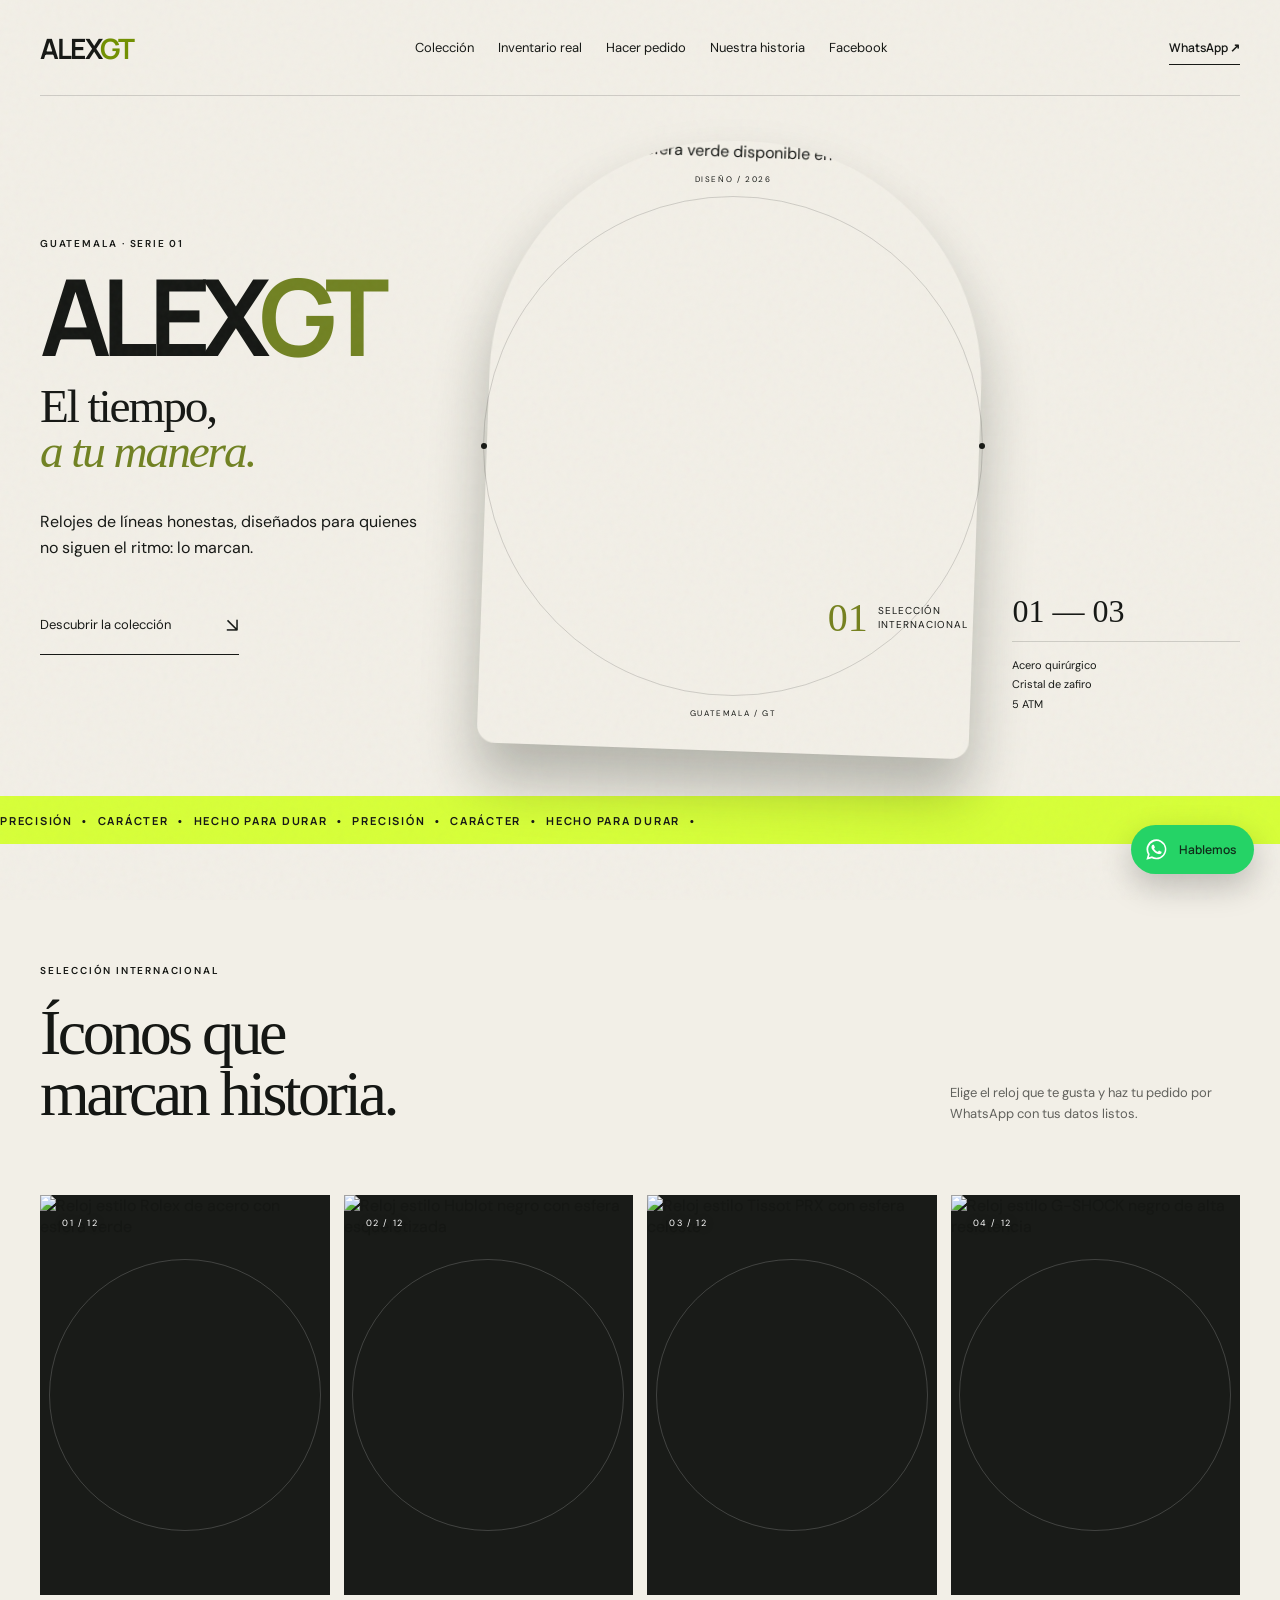
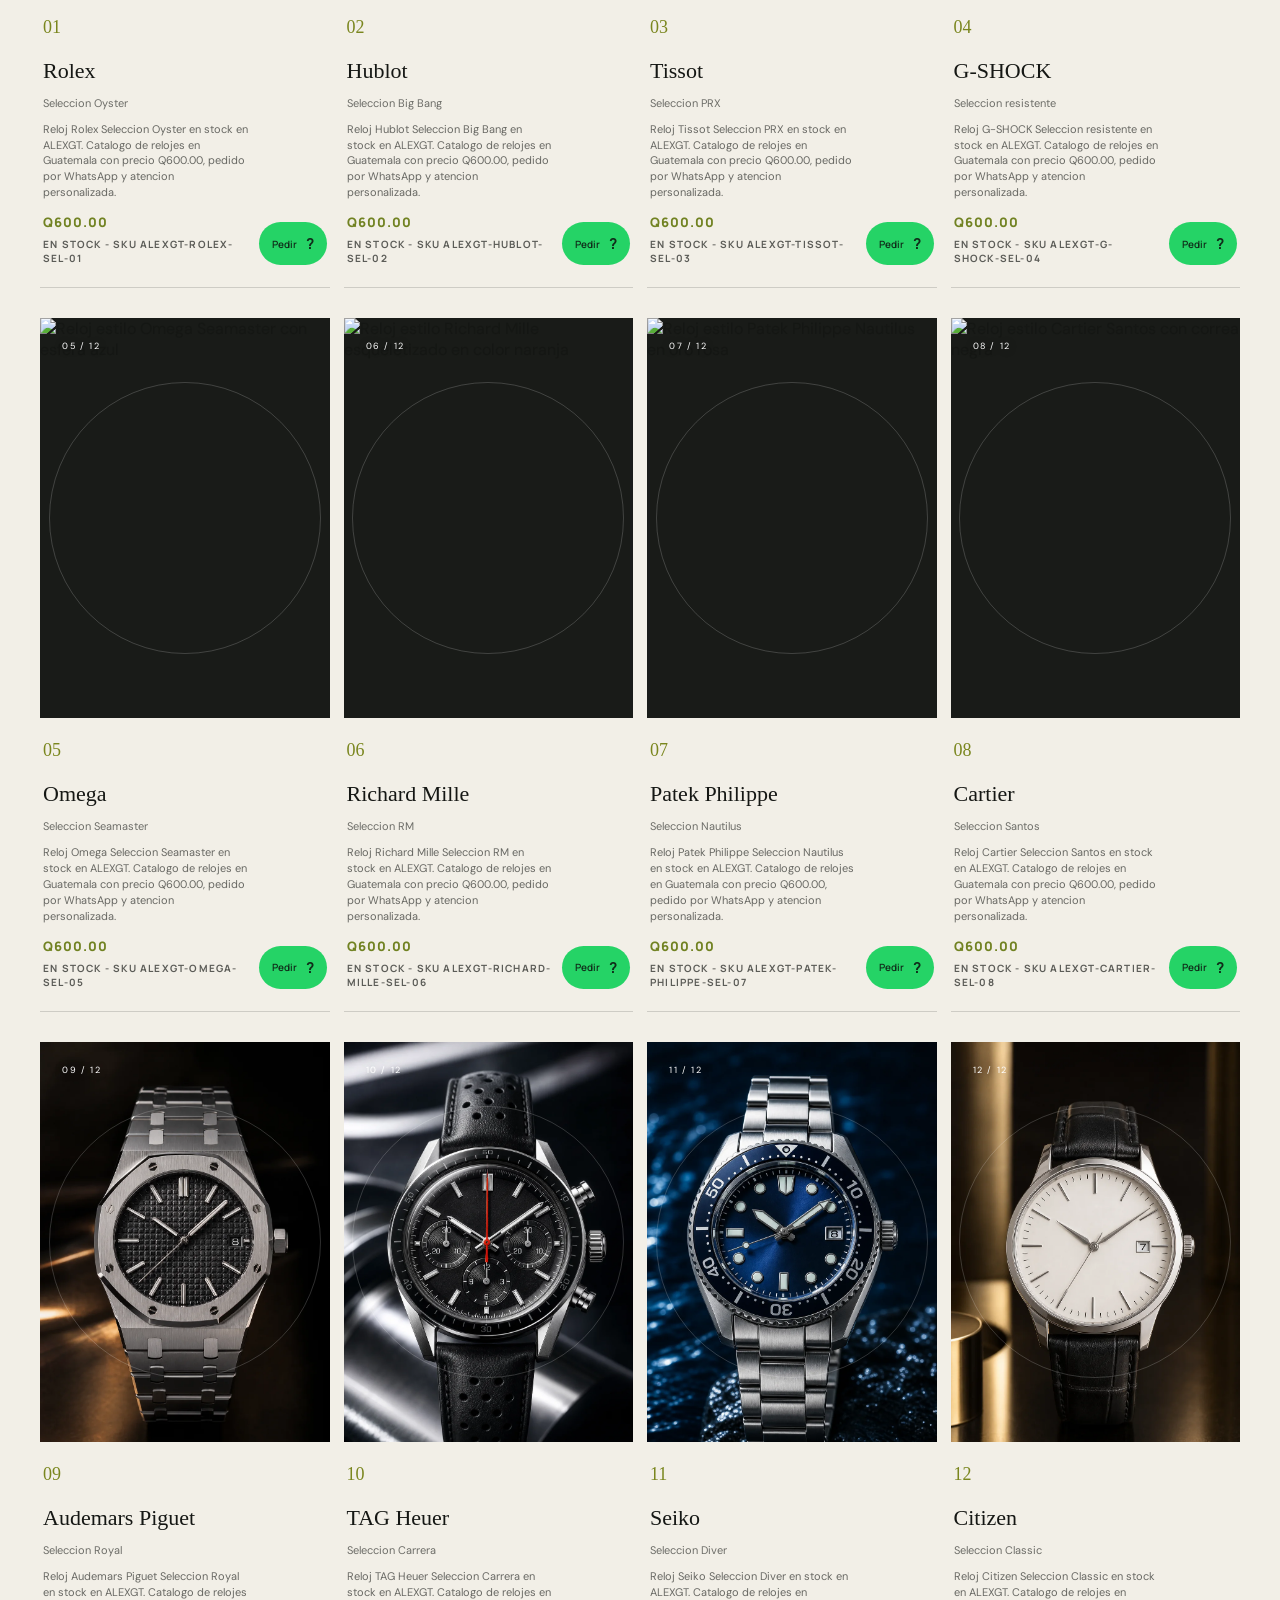
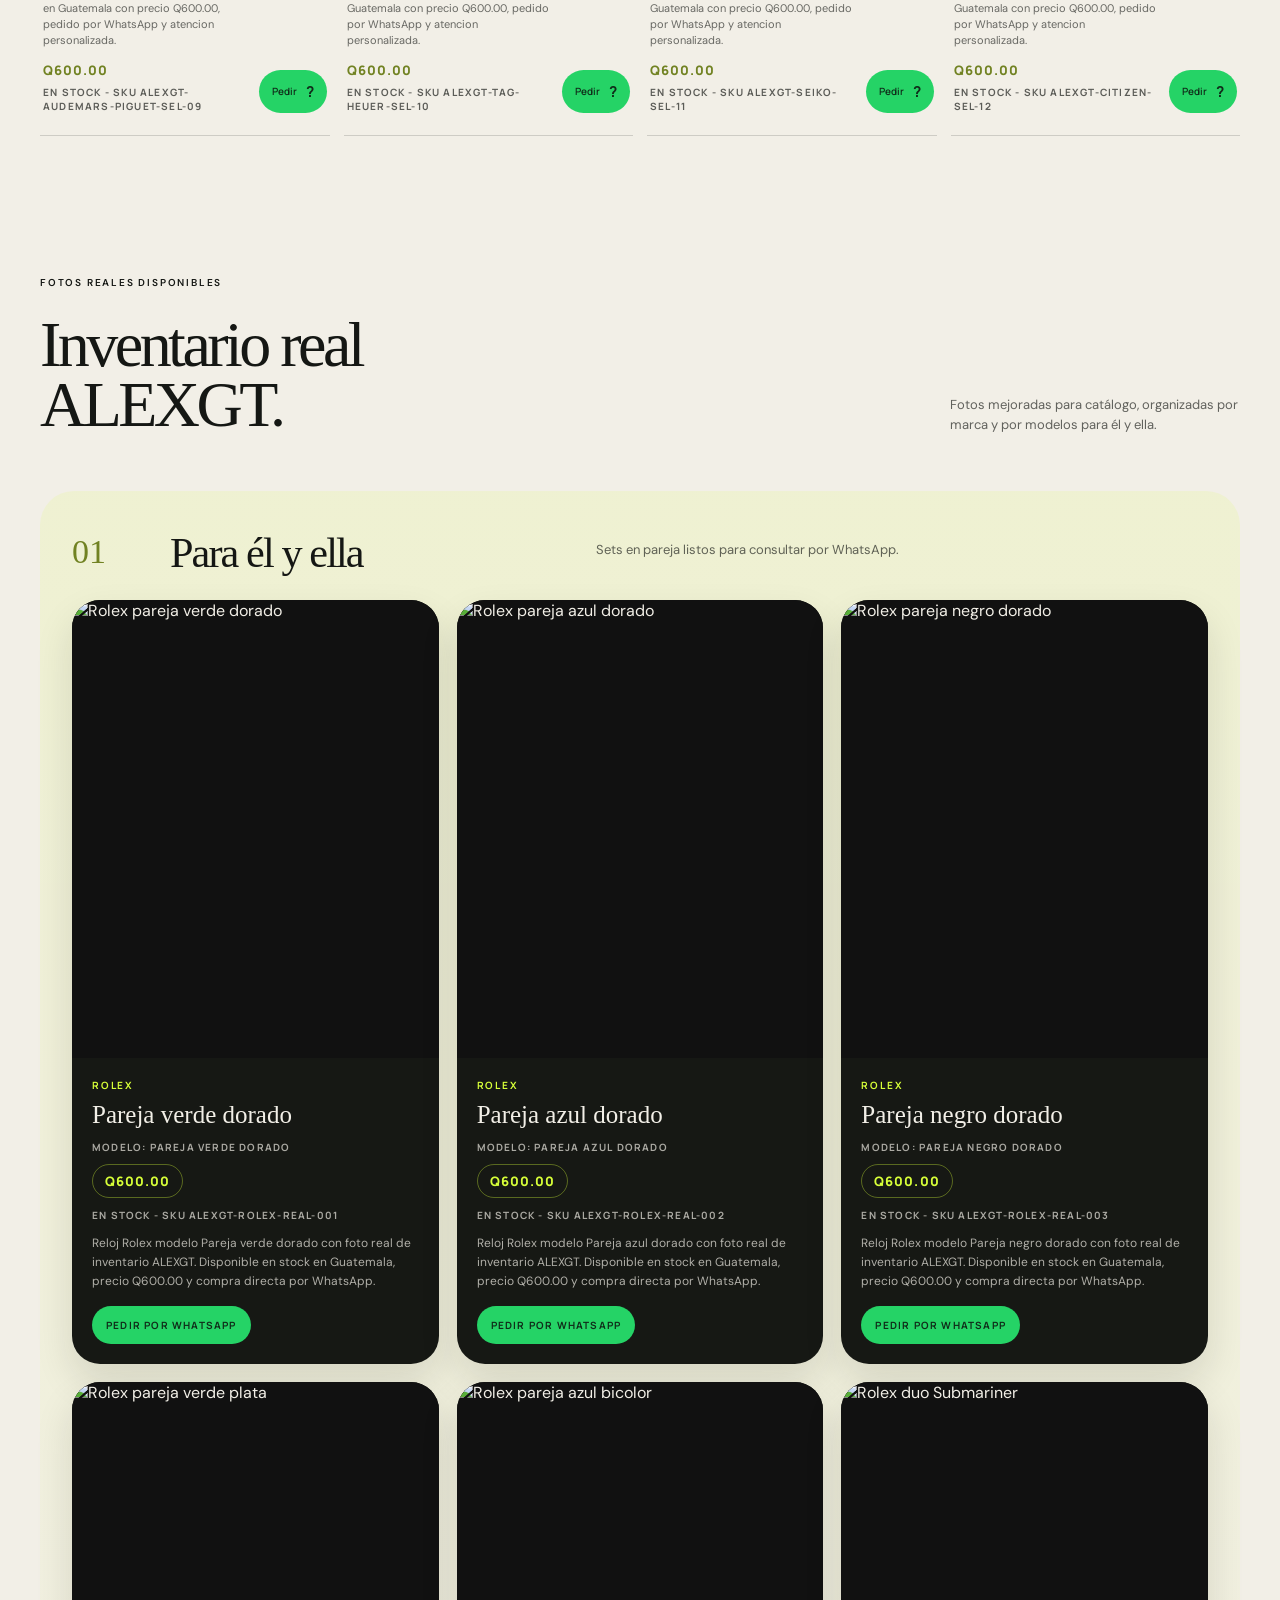
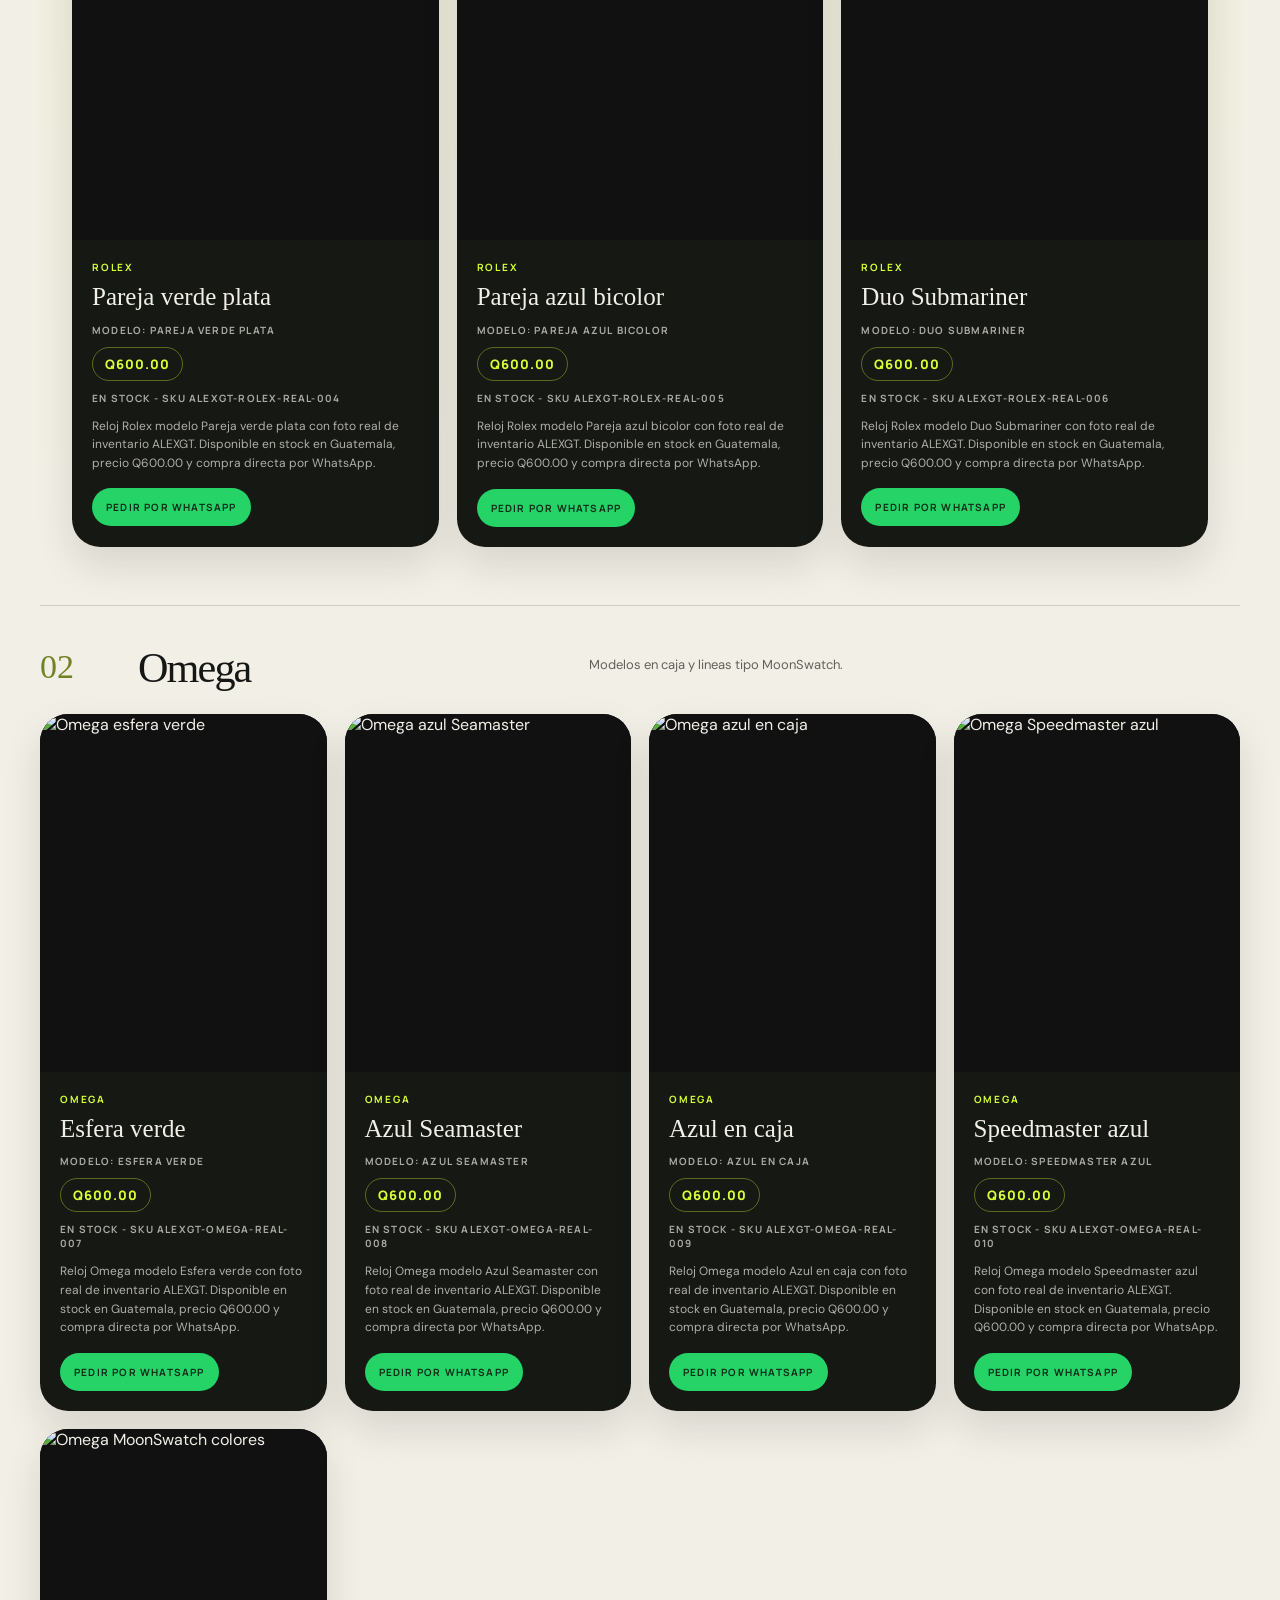
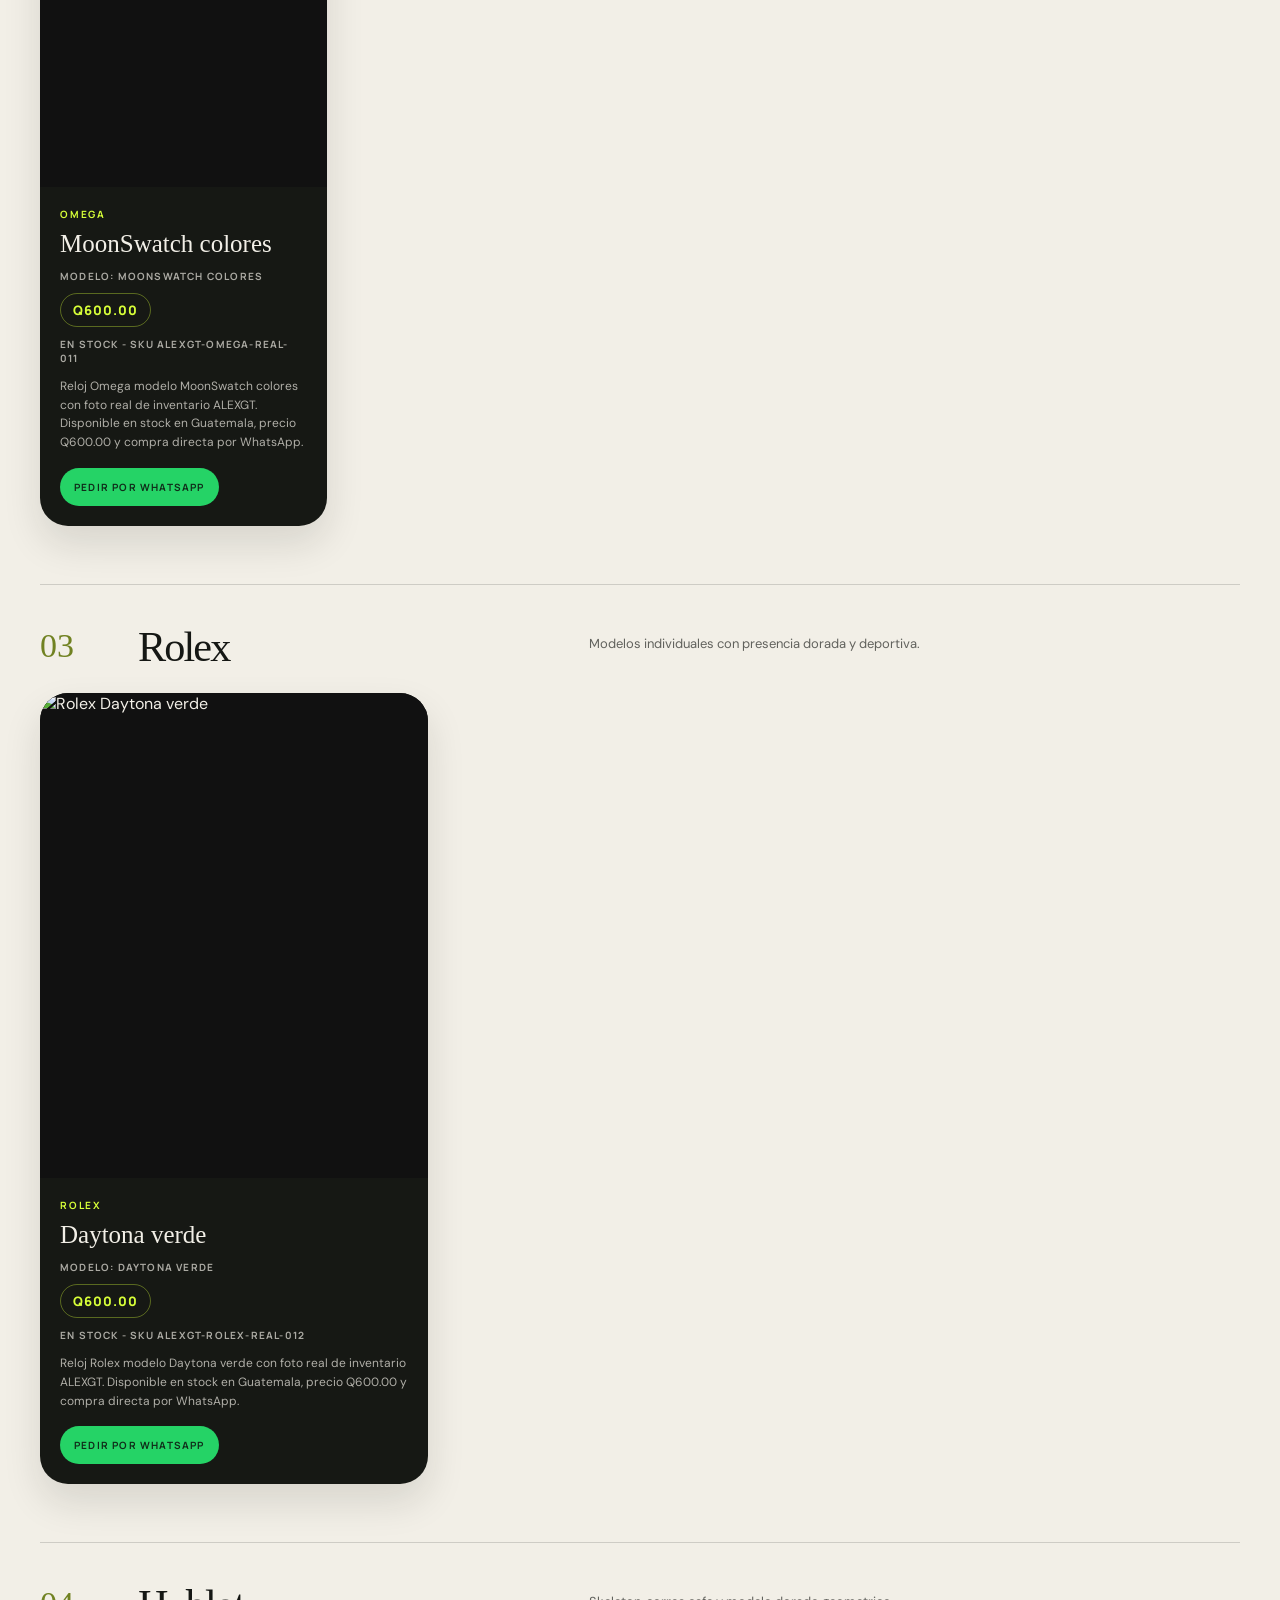
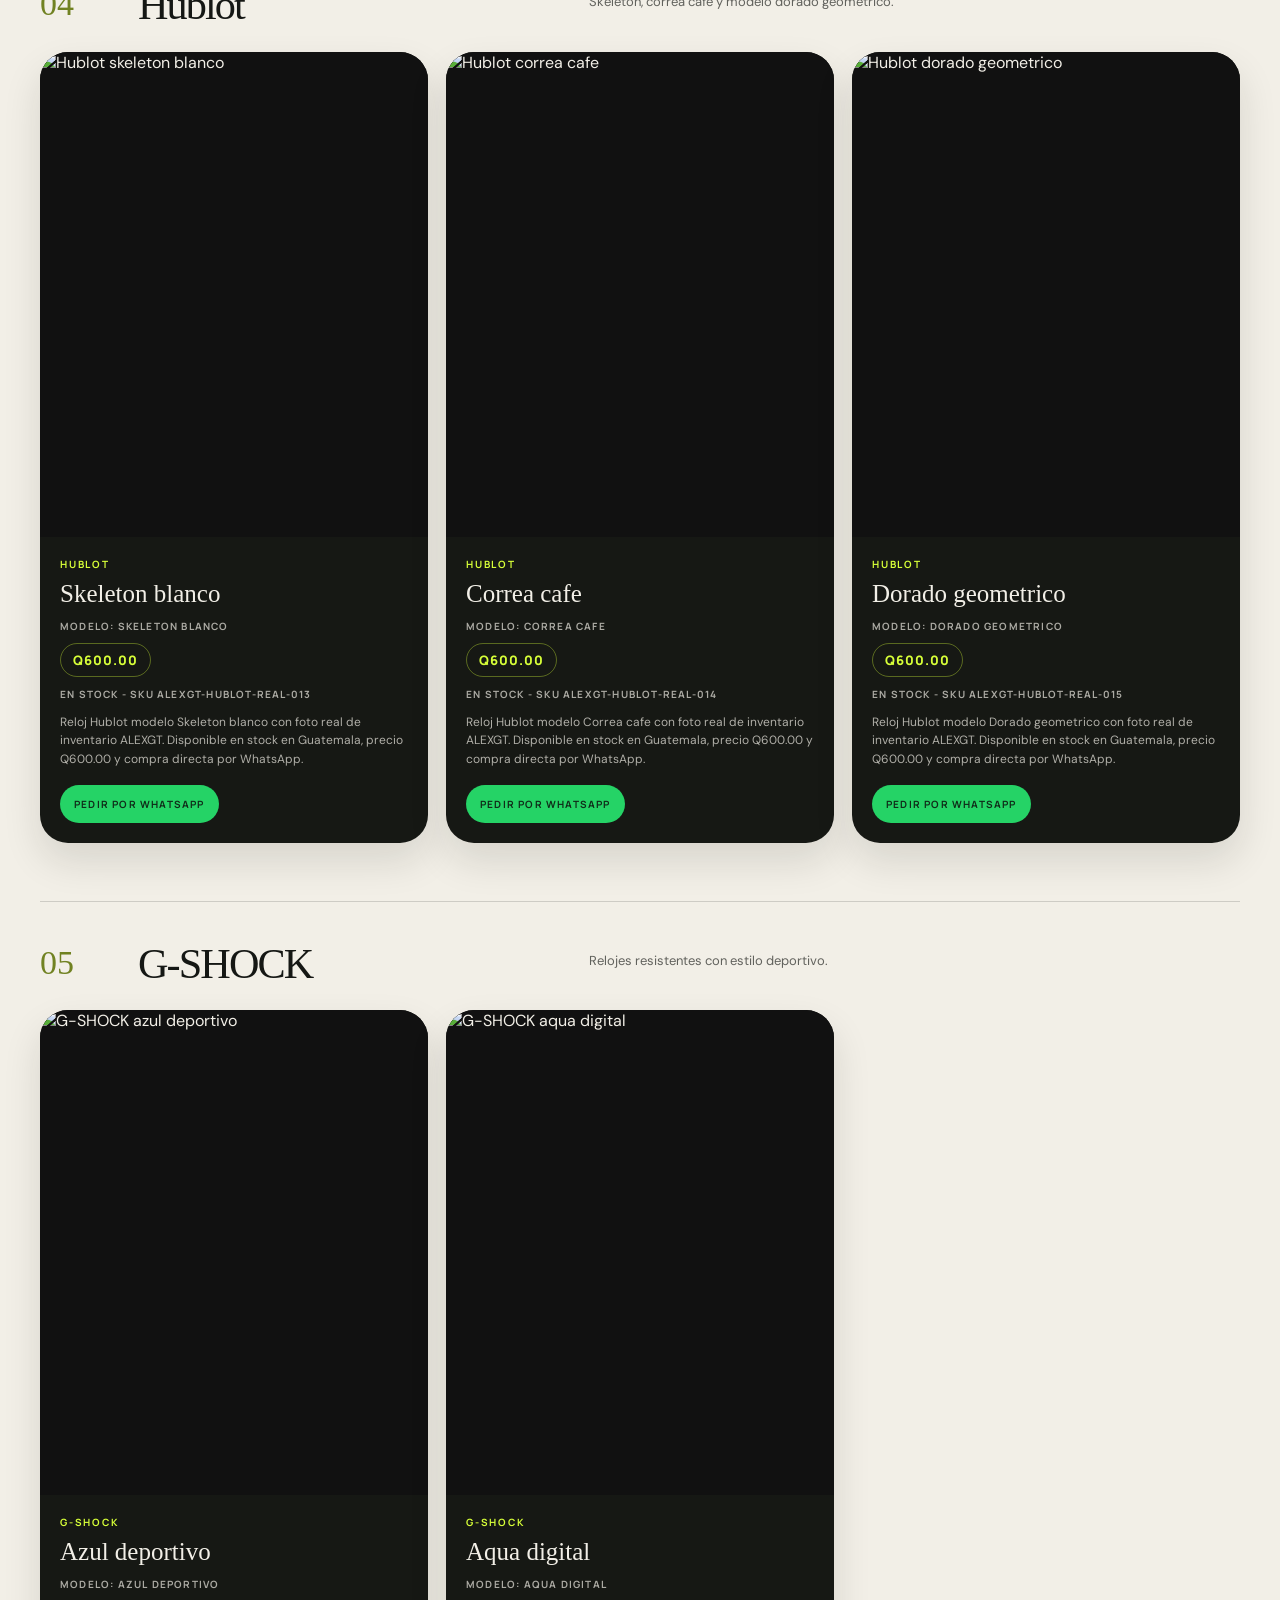
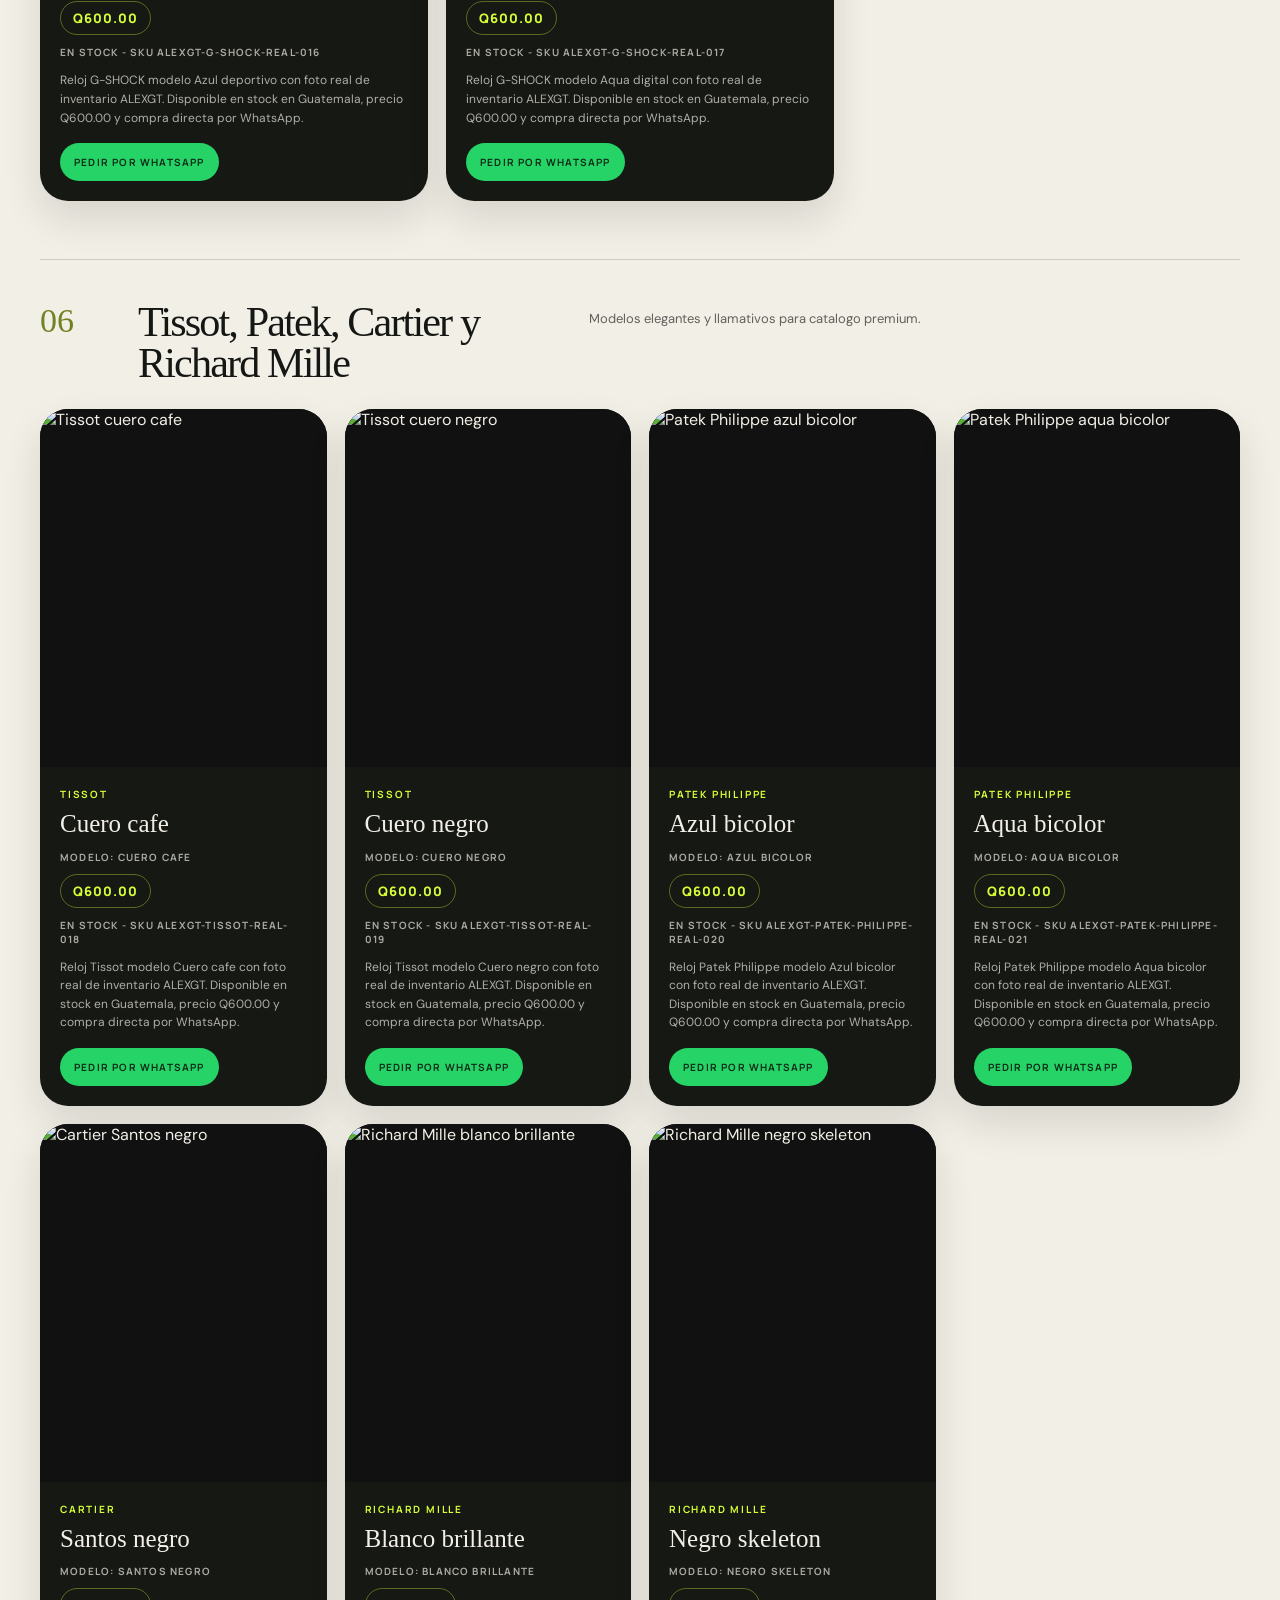
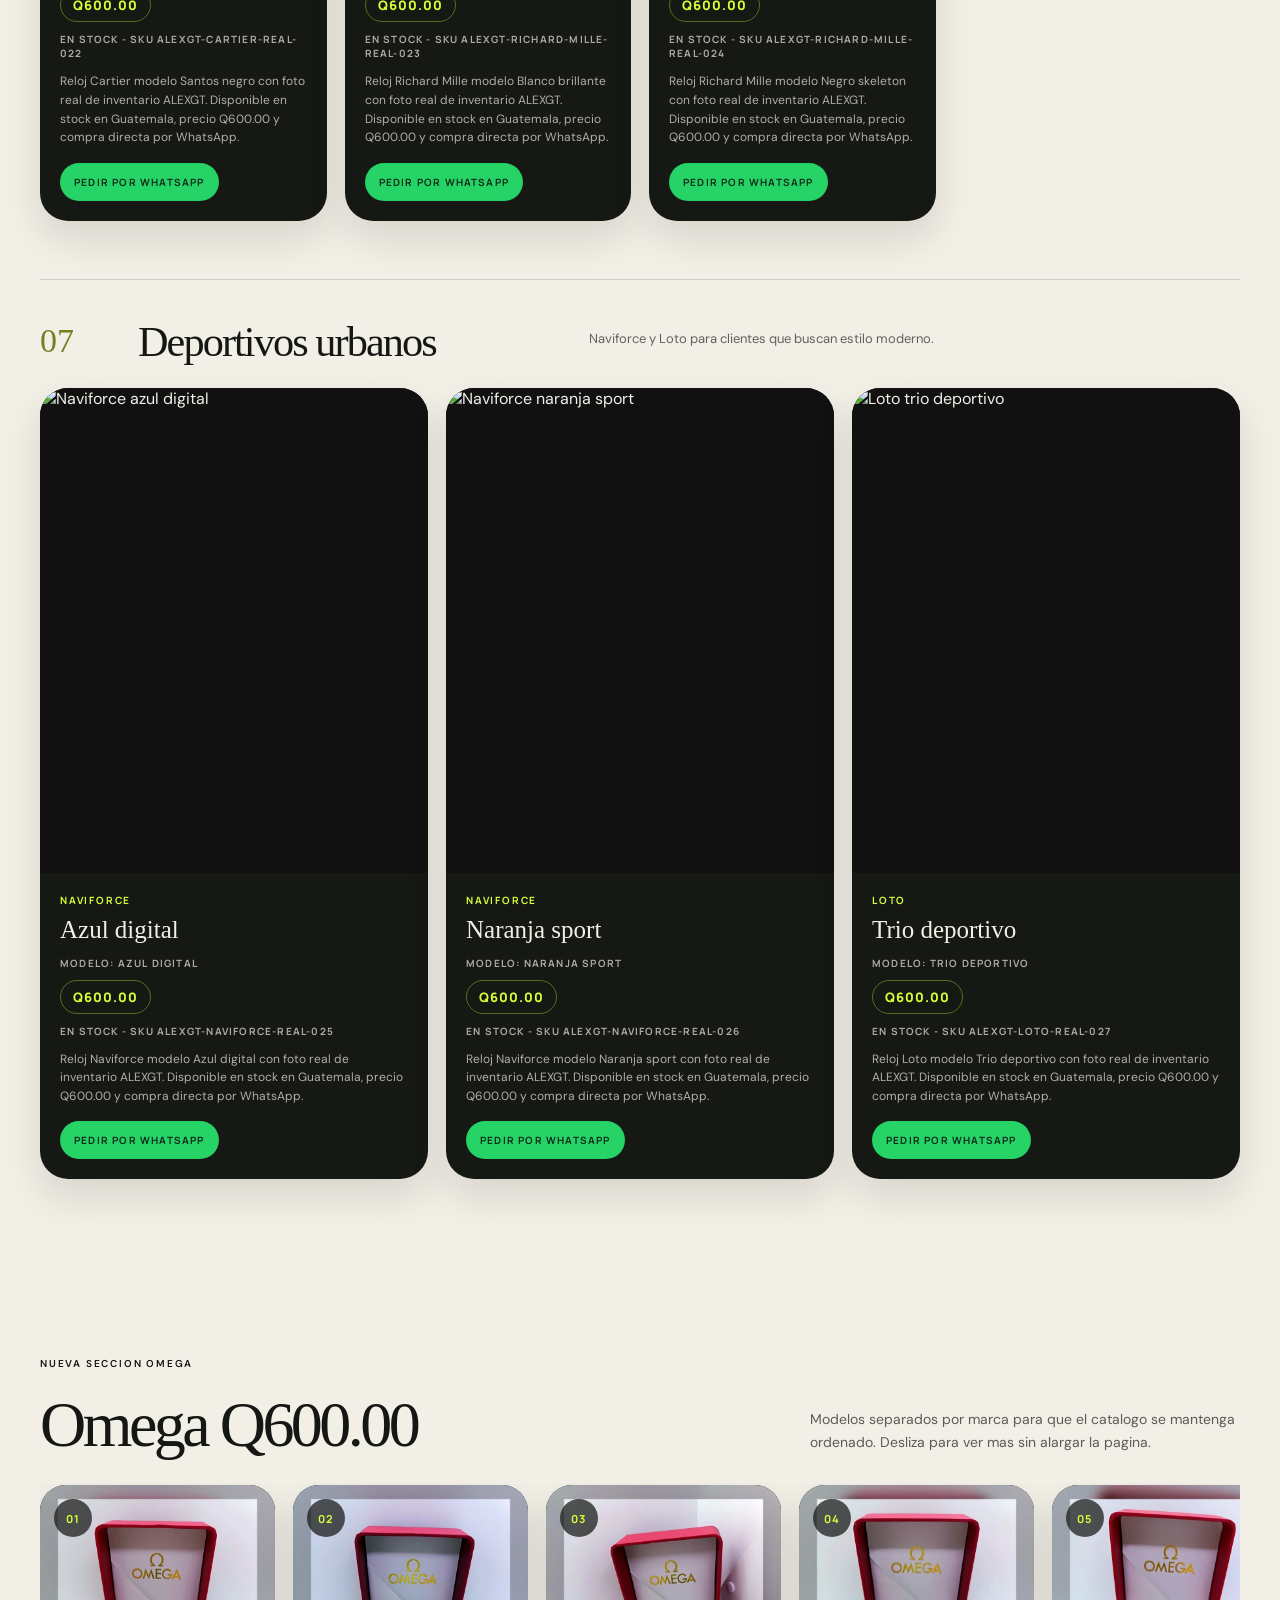
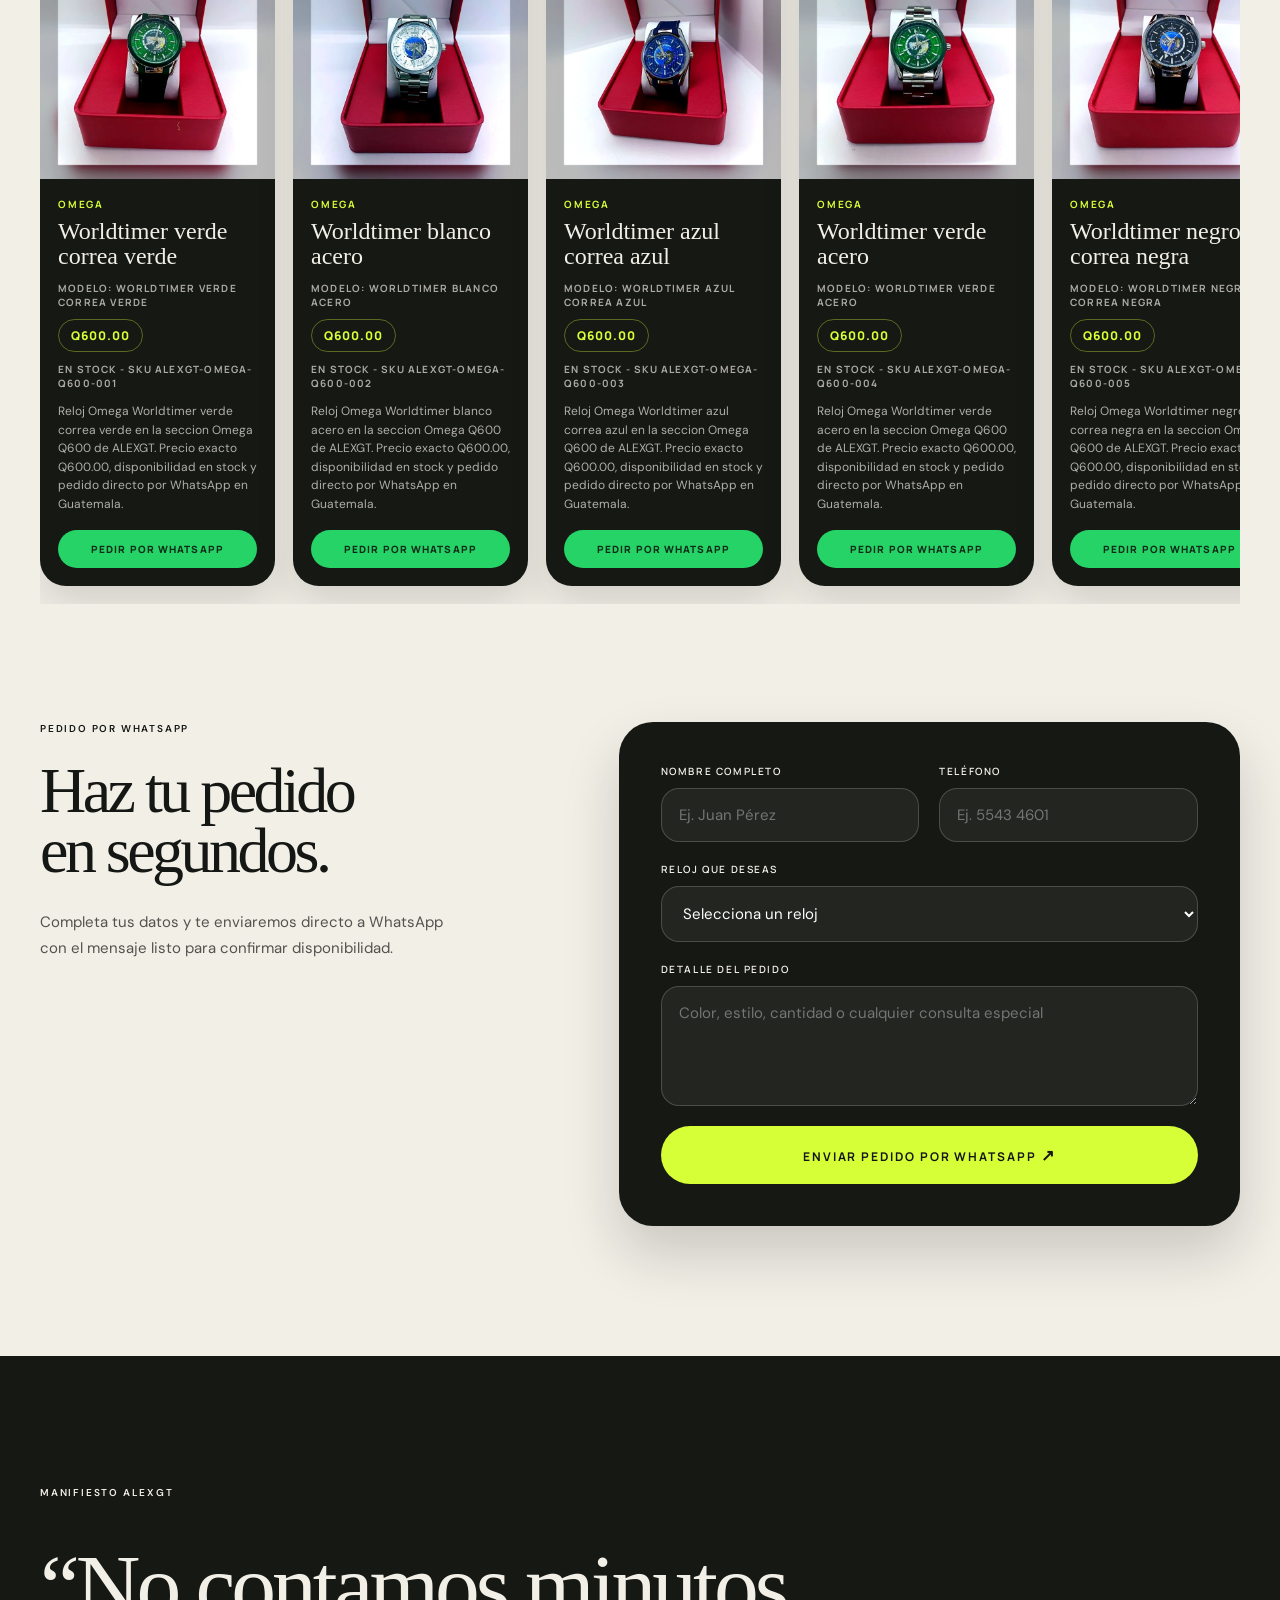
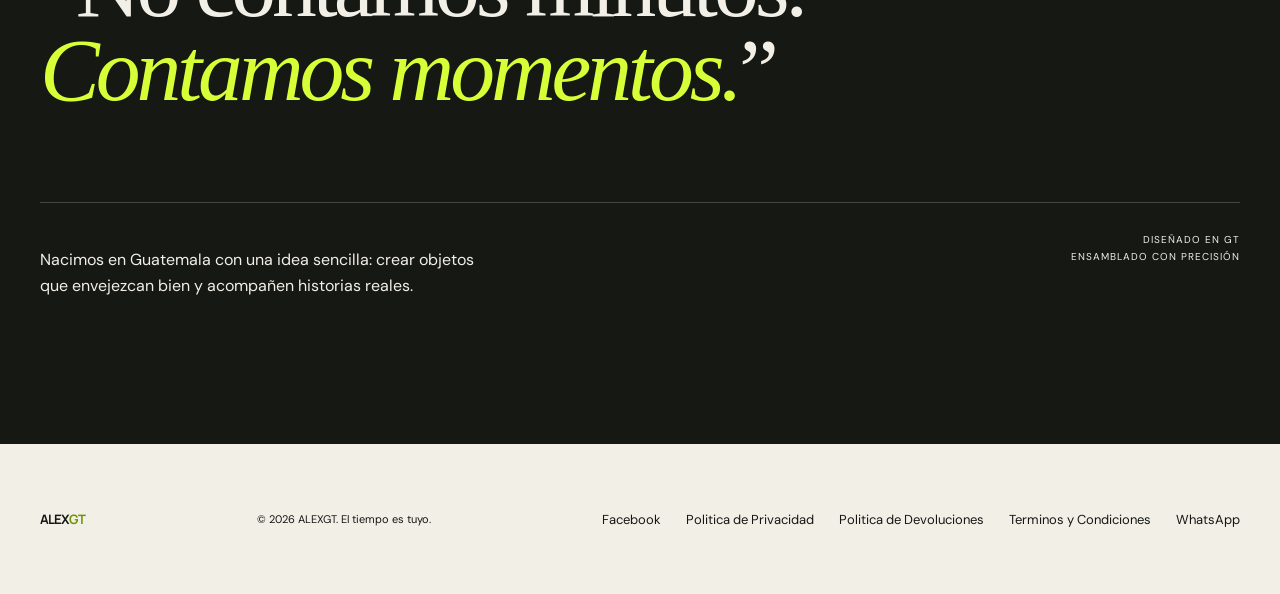
==== commit de6ff04b: "Complete product catalog schema" ====
--- a/index.html
+++ b/index.html
@@ -14,8 +14,8 @@
   <meta property="og:image:width" content="1200">
   <meta property="og:image:height" content="630">
   <meta name="twitter:card" content="summary_large_image">
-  <meta name="twitter:title" content="ALEXGT ? Relojes que hablan por ti">
-  <meta name="twitter:description" content="Descubre nuestra selecci?n internacional de relojes y realiza tu pedido directo por WhatsApp.">
+  <meta name="twitter:title" content="ALEXGT - Relojes que hablan por ti">
+  <meta name="twitter:description" content="Descubre nuestra seleccion internacional de relojes y realiza tu pedido directo por WhatsApp.">
   <meta name="twitter:image" content="https://alexgtrelojes.com/assets/social-preview.jpg">
   <meta name="theme-color" content="#151714">
   <title>ALEXGT — Tiempo con carácter</title>
@@ -23,7 +23,7 @@
   <link rel="preconnect" href="https://fonts.gstatic.com" crossorigin>
   <link href="https://fonts.googleapis.com/css2?family=DM+Sans:wght@400;500;600&family=Manrope:wght@600;700&display=swap" rel="stylesheet">
   <link rel="stylesheet" href="styles.css?v=alexgt-pedidos-20260709">
-  <script type="application/ld+json">{"@context":"https://schema.org","@graph":[{"@type":"Organization","@id":"https://alexgtrelojes.com/#organization","name":"ALEXGT","url":"https://alexgtrelojes.com","logo":"https://alexgtrelojes.com/assets/social-preview.jpg","image":"https://alexgtrelojes.com/assets/social-preview.jpg","contactPoint":{"@type":"ContactPoint","telephone":"+502 5025-5434","contactType":"customer service","areaServed":"GT","availableLanguage":"es"},"sameAs":["https://www.facebook.com/share/1EhdeK8oF8/"],"hasMerchantReturnPolicy":{"@type":"MerchantReturnPolicy","applicableCountry":"GT","returnPolicyCategory":"https://schema.org/MerchantReturnFiniteReturnWindow","merchantReturnDays":7,"returnMethod":"https://schema.org/ReturnByMail","returnFees":"https://schema.org/ReturnFeesCustomerResponsibility","url":"https://alexgtrelojes.com/politica-devoluciones.html"}},{"@type":"WebSite","@id":"https://alexgtrelojes.com/#website","url":"https://alexgtrelojes.com","name":"ALEXGT Relojes","publisher":{"@id":"https://alexgtrelojes.com/#organization"},"inLanguage":"es-GT"},{"@type":"BreadcrumbList","@id":"https://alexgtrelojes.com#breadcrumb","itemListElement":[{"@type":"ListItem","position":1,"name":"Inicio","item":"https://alexgtrelojes.com/"}]},{"@type":"Product","@id":"https://alexgtrelojes.com/#omega-q600-01","name":"Omega Worldtimer verde correa verde","brand":{"@type":"Brand","name":"Omega"},"description":"Reloj Omega Worldtimer verde correa verde disponible en ALEXGT. Precio publicado Q600.00 y pedido directo por WhatsApp.","image":"https://alexgtrelojes.com/assets/omega-q600/omega-q600-01.webp","url":"https://alexgtrelojes.com/#omega-q600-01","offers":{"@type":"Offer","price":"600.00","priceCurrency":"GTQ","availability":"https://schema.org/InStock","url":"https://alexgtrelojes.com/#omega-q600-01","itemCondition":"https://schema.org/NewCondition","hasMerchantReturnPolicy":{"@type":"MerchantReturnPolicy","applicableCountry":"GT","returnPolicyCategory":"https://schema.org/MerchantReturnFiniteReturnWindow","merchantReturnDays":7,"returnMethod":"https://schema.org/ReturnByMail","returnFees":"https://schema.org/ReturnFeesCustomerResponsibility","url":"https://alexgtrelojes.com/politica-devoluciones.html"}}},{"@type":"Product","@id":"https://alexgtrelojes.com/#omega-q600-02","name":"Omega Worldtimer blanco acero","brand":{"@type":"Brand","name":"Omega"},"description":"Reloj Omega Worldtimer blanco acero disponible en ALEXGT. Precio publicado Q600.00 y pedido directo por WhatsApp.","image":"https://alexgtrelojes.com/assets/omega-q600/omega-q600-02.webp","url":"https://alexgtrelojes.com/#omega-q600-02","offers":{"@type":"Offer","price":"600.00","priceCurrency":"GTQ","availability":"https://schema.org/InStock","url":"https://alexgtrelojes.com/#omega-q600-02","itemCondition":"https://schema.org/NewCondition","hasMerchantReturnPolicy":{"@type":"MerchantReturnPolicy","applicableCountry":"GT","returnPolicyCategory":"https://schema.org/MerchantReturnFiniteReturnWindow","merchantReturnDays":7,"returnMethod":"https://schema.org/ReturnByMail","returnFees":"https://schema.org/ReturnFeesCustomerResponsibility","url":"https://alexgtrelojes.com/politica-devoluciones.html"}}},{"@type":"Product","@id":"https://alexgtrelojes.com/#omega-q600-03","name":"Omega Worldtimer azul correa azul","brand":{"@type":"Brand","name":"Omega"},"description":"Reloj Omega Worldtimer azul correa azul disponible en ALEXGT. Precio publicado Q600.00 y pedido directo por WhatsApp.","image":"https://alexgtrelojes.com/assets/omega-q600/omega-q600-03.webp","url":"https://alexgtrelojes.com/#omega-q600-03","offers":{"@type":"Offer","price":"600.00","priceCurrency":"GTQ","availability":"https://schema.org/InStock","url":"https://alexgtrelojes.com/#omega-q600-03","itemCondition":"https://schema.org/NewCondition","hasMerchantReturnPolicy":{"@type":"MerchantReturnPolicy","applicableCountry":"GT","returnPolicyCategory":"https://schema.org/MerchantReturnFiniteReturnWindow","merchantReturnDays":7,"returnMethod":"https://schema.org/ReturnByMail","returnFees":"https://schema.org/ReturnFeesCustomerResponsibility","url":"https://alexgtrelojes.com/politica-devoluciones.html"}}},{"@type":"Product","@id":"https://alexgtrelojes.com/#omega-q600-04","name":"Omega Worldtimer verde acero","brand":{"@type":"Brand","name":"Omega"},"description":"Reloj Omega Worldtimer verde acero disponible en ALEXGT. Precio publicado Q600.00 y pedido directo por WhatsApp.","image":"https://alexgtrelojes.com/assets/omega-q600/omega-q600-04.webp","url":"https://alexgtrelojes.com/#omega-q600-04","offers":{"@type":"Offer","price":"600.00","priceCurrency":"GTQ","availability":"https://schema.org/InStock","url":"https://alexgtrelojes.com/#omega-q600-04","itemCondition":"https://schema.org/NewCondition","hasMerchantReturnPolicy":{"@type":"MerchantReturnPolicy","applicableCountry":"GT","returnPolicyCategory":"https://schema.org/MerchantReturnFiniteReturnWindow","merchantReturnDays":7,"returnMethod":"https://schema.org/ReturnByMail","returnFees":"https://schema.org/ReturnFeesCustomerResponsibility","url":"https://alexgtrelojes.com/politica-devoluciones.html"}}},{"@type":"Product","@id":"https://alexgtrelojes.com/#omega-q600-05","name":"Omega Worldtimer negro correa negra","brand":{"@type":"Brand","name":"Omega"},"description":"Reloj Omega Worldtimer negro correa negra disponible en ALEXGT. Precio publicado Q600.00 y pedido directo por WhatsApp.","image":"https://alexgtrelojes.com/assets/omega-q600/omega-q600-05.webp","url":"https://alexgtrelojes.com/#omega-q600-05","offers":{"@type":"Offer","price":"600.00","priceCurrency":"GTQ","availability":"https://schema.org/InStock","url":"https://alexgtrelojes.com/#omega-q600-05","itemCondition":"https://schema.org/NewCondition","hasMerchantReturnPolicy":{"@type":"MerchantReturnPolicy","applicableCountry":"GT","returnPolicyCategory":"https://schema.org/MerchantReturnFiniteReturnWindow","merchantReturnDays":7,"returnMethod":"https://schema.org/ReturnByMail","returnFees":"https://schema.org/ReturnFeesCustomerResponsibility","url":"https://alexgtrelojes.com/politica-devoluciones.html"}}},{"@type":"Product","@id":"https://alexgtrelojes.com/#omega-q600-06","name":"Omega Worldtimer azul detalle","brand":{"@type":"Brand","name":"Omega"},"description":"Reloj Omega Worldtimer azul detalle disponible en ALEXGT. Precio publicado Q600.00 y pedido directo por WhatsApp.","image":"https://alexgtrelojes.com/assets/omega-q600/omega-q600-06.webp","url":"https://alexgtrelojes.com/#omega-q600-06","offers":{"@type":"Offer","price":"600.00","priceCurrency":"GTQ","availability":"https://schema.org/InStock","url":"https://alexgtrelojes.com/#omega-q600-06","itemCondition":"https://schema.org/NewCondition","hasMerchantReturnPolicy":{"@type":"MerchantReturnPolicy","applicableCountry":"GT","returnPolicyCategory":"https://schema.org/MerchantReturnFiniteReturnWindow","merchantReturnDays":7,"returnMethod":"https://schema.org/ReturnByMail","returnFees":"https://schema.org/ReturnFeesCustomerResponsibility","url":"https://alexgtrelojes.com/politica-devoluciones.html"}}},{"@type":"Product","@id":"https://alexgtrelojes.com/#omega-q600-07","name":"Omega Worldtimer negro en caja","brand":{"@type":"Brand","name":"Omega"},"description":"Reloj Omega Worldtimer negro en caja disponible en ALEXGT. Precio publicado Q600.00 y pedido directo por WhatsApp.","image":"https://alexgtrelojes.com/assets/omega-q600/omega-q600-07.webp","url":"https://alexgtrelojes.com/#omega-q600-07","offers":{"@type":"Offer","price":"600.00","priceCurrency":"GTQ","availability":"https://schema.org/InStock","url":"https://alexgtrelojes.com/#omega-q600-07","itemCondition":"https://schema.org/NewCondition","hasMerchantReturnPolicy":{"@type":"MerchantReturnPolicy","applicableCountry":"GT","returnPolicyCategory":"https://schema.org/MerchantReturnFiniteReturnWindow","merchantReturnDays":7,"returnMethod":"https://schema.org/ReturnByMail","returnFees":"https://schema.org/ReturnFeesCustomerResponsibility","url":"https://alexgtrelojes.com/politica-devoluciones.html"}}},{"@type":"Product","@id":"https://alexgtrelojes.com/#omega-q600-08","name":"Omega Worldtimer negro muneca","brand":{"@type":"Brand","name":"Omega"},"description":"Reloj Omega Worldtimer negro muneca disponible en ALEXGT. Precio publicado Q600.00 y pedido directo por WhatsApp.","image":"https://alexgtrelojes.com/assets/omega-q600/omega-q600-08.webp","url":"https://alexgtrelojes.com/#omega-q600-08","offers":{"@type":"Offer","price":"600.00","priceCurrency":"GTQ","availability":"https://schema.org/InStock","url":"https://alexgtrelojes.com/#omega-q600-08","itemCondition":"https://schema.org/NewCondition","hasMerchantReturnPolicy":{"@type":"MerchantReturnPolicy","applicableCountry":"GT","returnPolicyCategory":"https://schema.org/MerchantReturnFiniteReturnWindow","merchantReturnDays":7,"returnMethod":"https://schema.org/ReturnByMail","returnFees":"https://schema.org/ReturnFeesCustomerResponsibility","url":"https://alexgtrelojes.com/politica-devoluciones.html"}}},{"@type":"Product","@id":"https://alexgtrelojes.com/#omega-q600-09","name":"Omega Seamaster negro bisel rojo","brand":{"@type":"Brand","name":"Omega"},"description":"Reloj Omega Seamaster negro bisel rojo disponible en ALEXGT. Precio publicado Q600.00 y pedido directo por WhatsApp.","image":"https://alexgtrelojes.com/assets/omega-q600/omega-q600-09.webp","url":"https://alexgtrelojes.com/#omega-q600-09","offers":{"@type":"Offer","price":"600.00","priceCurrency":"GTQ","availability":"https://schema.org/InStock","url":"https://alexgtrelojes.com/#omega-q600-09","itemCondition":"https://schema.org/NewCondition","hasMerchantReturnPolicy":{"@type":"MerchantReturnPolicy","applicableCountry":"GT","returnPolicyCategory":"https://schema.org/MerchantReturnFiniteReturnWindow","merchantReturnDays":7,"returnMethod":"https://schema.org/ReturnByMail","returnFees":"https://schema.org/ReturnFeesCustomerResponsibility","url":"https://alexgtrelojes.com/politica-devoluciones.html"}}},{"@type":"Product","@id":"https://alexgtrelojes.com/#omega-q600-10","name":"Omega Seamaster negro bisel aqua","brand":{"@type":"Brand","name":"Omega"},"description":"Reloj Omega Seamaster negro bisel aqua disponible en ALEXGT. Precio publicado Q600.00 y pedido directo por WhatsApp.","image":"https://alexgtrelojes.com/assets/omega-q600/omega-q600-10.webp","url":"https://alexgtrelojes.com/#omega-q600-10","offers":{"@type":"Offer","price":"600.00","priceCurrency":"GTQ","availability":"https://schema.org/InStock","url":"https://alexgtrelojes.com/#omega-q600-10","itemCondition":"https://schema.org/NewCondition","hasMerchantReturnPolicy":{"@type":"MerchantReturnPolicy","applicableCountry":"GT","returnPolicyCategory":"https://schema.org/MerchantReturnFiniteReturnWindow","merchantReturnDays":7,"returnMethod":"https://schema.org/ReturnByMail","returnFees":"https://schema.org/ReturnFeesCustomerResponsibility","url":"https://alexgtrelojes.com/politica-devoluciones.html"}}},{"@type":"Product","@id":"https://alexgtrelojes.com/#omega-q600-11","name":"Omega Seamaster negro clasico","brand":{"@type":"Brand","name":"Omega"},"description":"Reloj Omega Seamaster negro clasico disponible en ALEXGT. Precio publicado Q600.00 y pedido directo por WhatsApp.","image":"https://alexgtrelojes.com/assets/omega-q600/omega-q600-11.webp","url":"https://alexgtrelojes.com/#omega-q600-11","offers":{"@type":"Offer","price":"600.00","priceCurrency":"GTQ","availability":"https://schema.org/InStock","url":"https://alexgtrelojes.com/#omega-q600-11","itemCondition":"https://schema.org/NewCondition","hasMerchantReturnPolicy":{"@type":"MerchantReturnPolicy","applicableCountry":"GT","returnPolicyCategory":"https://schema.org/MerchantReturnFiniteReturnWindow","merchantReturnDays":7,"returnMethod":"https://schema.org/ReturnByMail","returnFees":"https://schema.org/ReturnFeesCustomerResponsibility","url":"https://alexgtrelojes.com/politica-devoluciones.html"}}},{"@type":"Product","@id":"https://alexgtrelojes.com/#omega-q600-12","name":"Omega Seamaster beige negro","brand":{"@type":"Brand","name":"Omega"},"description":"Reloj Omega Seamaster beige negro disponible en ALEXGT. Precio publicado Q600.00 y pedido directo por WhatsApp.","image":"https://alexgtrelojes.com/assets/omega-q600/omega-q600-12.webp","url":"https://alexgtrelojes.com/#omega-q600-12","offers":{"@type":"Offer","price":"600.00","priceCurrency":"GTQ","availability":"https://schema.org/InStock","url":"https://alexgtrelojes.com/#omega-q600-12","itemCondition":"https://schema.org/NewCondition","hasMerchantReturnPolicy":{"@type":"MerchantReturnPolicy","applicableCountry":"GT","returnPolicyCategory":"https://schema.org/MerchantReturnFiniteReturnWindow","merchantReturnDays":7,"returnMethod":"https://schema.org/ReturnByMail","returnFees":"https://schema.org/ReturnFeesCustomerResponsibility","url":"https://alexgtrelojes.com/politica-devoluciones.html"}}},{"@type":"Product","@id":"https://alexgtrelojes.com/#omega-q600-13","name":"Omega Set Omega cinco piezas","brand":{"@type":"Brand","name":"Omega"},"description":"Reloj Omega Set Omega cinco piezas disponible en ALEXGT. Precio publicado Q600.00 y pedido directo por WhatsApp.","image":"https://alexgtrelojes.com/assets/omega-q600/omega-q600-13.webp","url":"https://alexgtrelojes.com/#omega-q600-13","offers":{"@type":"Offer","price":"600.00","priceCurrency":"GTQ","availability":"https://schema.org/InStock","url":"https://alexgtrelojes.com/#omega-q600-13","itemCondition":"https://schema.org/NewCondition","hasMerchantReturnPolicy":{"@type":"MerchantReturnPolicy","applicableCountry":"GT","returnPolicyCategory":"https://schema.org/MerchantReturnFiniteReturnWindow","merchantReturnDays":7,"returnMethod":"https://schema.org/ReturnByMail","returnFees":"https://schema.org/ReturnFeesCustomerResponsibility","url":"https://alexgtrelojes.com/politica-devoluciones.html"}}},{"@type":"Product","@id":"https://alexgtrelojes.com/#omega-q600-14","name":"Omega Seamaster azul acero","brand":{"@type":"Brand","name":"Omega"},"description":"Reloj Omega Seamaster azul acero disponible en ALEXGT. Precio publicado Q600.00 y pedido directo por WhatsApp.","image":"https://alexgtrelojes.com/assets/omega-q600/omega-q600-14.webp","url":"https://alexgtrelojes.com/#omega-q600-14","offers":{"@type":"Offer","price":"600.00","priceCurrency":"GTQ","availability":"https://schema.org/InStock","url":"https://alexgtrelojes.com/#omega-q600-14","itemCondition":"https://schema.org/NewCondition","hasMerchantReturnPolicy":{"@type":"MerchantReturnPolicy","applicableCountry":"GT","returnPolicyCategory":"https://schema.org/MerchantReturnFiniteReturnWindow","merchantReturnDays":7,"returnMethod":"https://schema.org/ReturnByMail","returnFees":"https://schema.org/ReturnFeesCustomerResponsibility","url":"https://alexgtrelojes.com/politica-devoluciones.html"}}},{"@type":"Product","@id":"https://alexgtrelojes.com/#omega-q600-15","name":"Omega Worldtimer verde vitrina","brand":{"@type":"Brand","name":"Omega"},"description":"Reloj Omega Worldtimer verde vitrina disponible en ALEXGT. Precio publicado Q600.00 y pedido directo por WhatsApp.","image":"https://alexgtrelojes.com/assets/omega-q600/omega-q600-15.webp","url":"https://alexgtrelojes.com/#omega-q600-15","offers":{"@type":"Offer","price":"600.00","priceCurrency":"GTQ","availability":"https://schema.org/InStock","url":"https://alexgtrelojes.com/#omega-q600-15","itemCondition":"https://schema.org/NewCondition","hasMerchantReturnPolicy":{"@type":"MerchantReturnPolicy","applicableCountry":"GT","returnPolicyCategory":"https://schema.org/MerchantReturnFiniteReturnWindow","merchantReturnDays":7,"returnMethod":"https://schema.org/ReturnByMail","returnFees":"https://schema.org/ReturnFeesCustomerResponsibility","url":"https://alexgtrelojes.com/politica-devoluciones.html"}}},{"@type":"Product","@id":"https://alexgtrelojes.com/#omega-q600-16","name":"Omega Seamaster cronografo azul rojo","brand":{"@type":"Brand","name":"Omega"},"description":"Reloj Omega Seamaster cronografo azul rojo disponible en ALEXGT. Precio publicado Q600.00 y pedido directo por WhatsApp.","image":"https://alexgtrelojes.com/assets/omega-q600/omega-q600-16.webp","url":"https://alexgtrelojes.com/#omega-q600-16","offers":{"@type":"Offer","price":"600.00","priceCurrency":"GTQ","availability":"https://schema.org/InStock","url":"https://alexgtrelojes.com/#omega-q600-16","itemCondition":"https://schema.org/NewCondition","hasMerchantReturnPolicy":{"@type":"MerchantReturnPolicy","applicableCountry":"GT","returnPolicyCategory":"https://schema.org/MerchantReturnFiniteReturnWindow","merchantReturnDays":7,"returnMethod":"https://schema.org/ReturnByMail","returnFees":"https://schema.org/ReturnFeesCustomerResponsibility","url":"https://alexgtrelojes.com/politica-devoluciones.html"}}},{"@type":"Product","@id":"https://alexgtrelojes.com/#omega-q600-17","name":"Omega Worldtimer verde acercamiento","brand":{"@type":"Brand","name":"Omega"},"description":"Reloj Omega Worldtimer verde acercamiento disponible en ALEXGT. Precio publicado Q600.00 y pedido directo por WhatsApp.","image":"https://alexgtrelojes.com/assets/omega-q600/omega-q600-17.webp","url":"https://alexgtrelojes.com/#omega-q600-17","offers":{"@type":"Offer","price":"600.00","priceCurrency":"GTQ","availability":"https://schema.org/InStock","url":"https://alexgtrelojes.com/#omega-q600-17","itemCondition":"https://schema.org/NewCondition","hasMerchantReturnPolicy":{"@type":"MerchantReturnPolicy","applicableCountry":"GT","returnPolicyCategory":"https://schema.org/MerchantReturnFiniteReturnWindow","merchantReturnDays":7,"returnMethod":"https://schema.org/ReturnByMail","returnFees":"https://schema.org/ReturnFeesCustomerResponsibility","url":"https://alexgtrelojes.com/politica-devoluciones.html"}}},{"@type":"Product","@id":"https://alexgtrelojes.com/#omega-q600-18","name":"Omega Seamaster negro caucho","brand":{"@type":"Brand","name":"Omega"},"description":"Reloj Omega Seamaster negro caucho disponible en ALEXGT. Precio publicado Q600.00 y pedido directo por WhatsApp.","image":"https://alexgtrelojes.com/assets/omega-q600/omega-q600-18.webp","url":"https://alexgtrelojes.com/#omega-q600-18","offers":{"@type":"Offer","price":"600.00","priceCurrency":"GTQ","availability":"https://schema.org/InStock","url":"https://alexgtrelojes.com/#omega-q600-18","itemCondition":"https://schema.org/NewCondition","hasMerchantReturnPolicy":{"@type":"MerchantReturnPolicy","applicableCountry":"GT","returnPolicyCategory":"https://schema.org/MerchantReturnFiniteReturnWindow","merchantReturnDays":7,"returnMethod":"https://schema.org/ReturnByMail","returnFees":"https://schema.org/ReturnFeesCustomerResponsibility","url":"https://alexgtrelojes.com/politica-devoluciones.html"}}},{"@type":"Product","@id":"https://alexgtrelojes.com/#omega-q600-19","name":"Omega Seamaster blanco deportivo","brand":{"@type":"Brand","name":"Omega"},"description":"Reloj Omega Seamaster blanco deportivo disponible en ALEXGT. Precio publicado Q600.00 y pedido directo por WhatsApp.","image":"https://alexgtrelojes.com/assets/omega-q600/omega-q600-19.webp","url":"https://alexgtrelojes.com/#omega-q600-19","offers":{"@type":"Offer","price":"600.00","priceCurrency":"GTQ","availability":"https://schema.org/InStock","url":"https://alexgtrelojes.com/#omega-q600-19","itemCondition":"https://schema.org/NewCondition","hasMerchantReturnPolicy":{"@type":"MerchantReturnPolicy","applicableCountry":"GT","returnPolicyCategory":"https://schema.org/MerchantReturnFiniteReturnWindow","merchantReturnDays":7,"returnMethod":"https://schema.org/ReturnByMail","returnFees":"https://schema.org/ReturnFeesCustomerResponsibility","url":"https://alexgtrelojes.com/politica-devoluciones.html"}}},{"@type":"Product","@id":"https://alexgtrelojes.com/#omega-q600-20","name":"Omega De Ville negro dorado","brand":{"@type":"Brand","name":"Omega"},"description":"Reloj Omega De Ville negro dorado disponible en ALEXGT. Precio publicado Q600.00 y pedido directo por WhatsApp.","image":"https://alexgtrelojes.com/assets/omega-q600/omega-q600-20.webp","url":"https://alexgtrelojes.com/#omega-q600-20","offers":{"@type":"Offer","price":"600.00","priceCurrency":"GTQ","availability":"https://schema.org/InStock","url":"https://alexgtrelojes.com/#omega-q600-20","itemCondition":"https://schema.org/NewCondition","hasMerchantReturnPolicy":{"@type":"MerchantReturnPolicy","applicableCountry":"GT","returnPolicyCategory":"https://schema.org/MerchantReturnFiniteReturnWindow","merchantReturnDays":7,"returnMethod":"https://schema.org/ReturnByMail","returnFees":"https://schema.org/ReturnFeesCustomerResponsibility","url":"https://alexgtrelojes.com/politica-devoluciones.html"}}},{"@type":"Product","@id":"https://alexgtrelojes.com/#omega-q600-21","name":"Omega Speedmaster azul caja negra","brand":{"@type":"Brand","name":"Omega"},"description":"Reloj Omega Speedmaster azul caja negra disponible en ALEXGT. Precio publicado Q600.00 y pedido directo por WhatsApp.","image":"https://alexgtrelojes.com/assets/omega-q600/omega-q600-21.webp","url":"https://alexgtrelojes.com/#omega-q600-21","offers":{"@type":"Offer","price":"600.00","priceCurrency":"GTQ","availability":"https://schema.org/InStock","url":"https://alexgtrelojes.com/#omega-q600-21","itemCondition":"https://schema.org/NewCondition","hasMerchantReturnPolicy":{"@type":"MerchantReturnPolicy","applicableCountry":"GT","returnPolicyCategory":"https://schema.org/MerchantReturnFiniteReturnWindow","merchantReturnDays":7,"returnMethod":"https://schema.org/ReturnByMail","returnFees":"https://schema.org/ReturnFeesCustomerResponsibility","url":"https://alexgtrelojes.com/politica-devoluciones.html"}}},{"@type":"Product","@id":"https://alexgtrelojes.com/#omega-q600-22","name":"Omega Worldtimer azul caja roja","brand":{"@type":"Brand","name":"Omega"},"description":"Reloj Omega Worldtimer azul caja roja disponible en ALEXGT. Precio publicado Q600.00 y pedido directo por WhatsApp.","image":"https://alexgtrelojes.com/assets/omega-q600/omega-q600-22.webp","url":"https://alexgtrelojes.com/#omega-q600-22","offers":{"@type":"Offer","price":"600.00","priceCurrency":"GTQ","availability":"https://schema.org/InStock","url":"https://alexgtrelojes.com/#omega-q600-22","itemCondition":"https://schema.org/NewCondition","hasMerchantReturnPolicy":{"@type":"MerchantReturnPolicy","applicableCountry":"GT","returnPolicyCategory":"https://schema.org/MerchantReturnFiniteReturnWindow","merchantReturnDays":7,"returnMethod":"https://schema.org/ReturnByMail","returnFees":"https://schema.org/ReturnFeesCustomerResponsibility","url":"https://alexgtrelojes.com/politica-devoluciones.html"}}},{"@type":"Product","@id":"https://alexgtrelojes.com/#omega-q600-23","name":"Omega Worldtimer azul acero mano","brand":{"@type":"Brand","name":"Omega"},"description":"Reloj Omega Worldtimer azul acero mano disponible en ALEXGT. Precio publicado Q600.00 y pedido directo por WhatsApp.","image":"https://alexgtrelojes.com/assets/omega-q600/omega-q600-23.webp","url":"https://alexgtrelojes.com/#omega-q600-23","offers":{"@type":"Offer","price":"600.00","priceCurrency":"GTQ","availability":"https://schema.org/InStock","url":"https://alexgtrelojes.com/#omega-q600-23","itemCondition":"https://schema.org/NewCondition","hasMerchantReturnPolicy":{"@type":"MerchantReturnPolicy","applicableCountry":"GT","returnPolicyCategory":"https://schema.org/MerchantReturnFiniteReturnWindow","merchantReturnDays":7,"returnMethod":"https://schema.org/ReturnByMail","returnFees":"https://schema.org/ReturnFeesCustomerResponsibility","url":"https://alexgtrelojes.com/politica-devoluciones.html"}}},{"@type":"Product","@id":"https://alexgtrelojes.com/#omega-q600-24","name":"Omega Classic negro acero","brand":{"@type":"Brand","name":"Omega"},"description":"Reloj Omega Classic negro acero disponible en ALEXGT. Precio publicado Q600.00 y pedido directo por WhatsApp.","image":"https://alexgtrelojes.com/assets/omega-q600/omega-q600-24.webp","url":"https://alexgtrelojes.com/#omega-q600-24","offers":{"@type":"Offer","price":"600.00","priceCurrency":"GTQ","availability":"https://schema.org/InStock","url":"https://alexgtrelojes.com/#omega-q600-24","itemCondition":"https://schema.org/NewCondition","hasMerchantReturnPolicy":{"@type":"MerchantReturnPolicy","applicableCountry":"GT","returnPolicyCategory":"https://schema.org/MerchantReturnFiniteReturnWindow","merchantReturnDays":7,"returnMethod":"https://schema.org/ReturnByMail","returnFees":"https://schema.org/ReturnFeesCustomerResponsibility","url":"https://alexgtrelojes.com/politica-devoluciones.html"}}},{"@type":"Product","@id":"https://alexgtrelojes.com/#omega-q600-25","name":"Omega De Ville negro dorado mano","brand":{"@type":"Brand","name":"Omega"},"description":"Reloj Omega De Ville negro dorado mano disponible en ALEXGT. Precio publicado Q600.00 y pedido directo por WhatsApp.","image":"https://alexgtrelojes.com/assets/omega-q600/omega-q600-25.webp","url":"https://alexgtrelojes.com/#omega-q600-25","offers":{"@type":"Offer","price":"600.00","priceCurrency":"GTQ","availability":"https://schema.org/InStock","url":"https://alexgtrelojes.com/#omega-q600-25","itemCondition":"https://schema.org/NewCondition","hasMerchantReturnPolicy":{"@type":"MerchantReturnPolicy","applicableCountry":"GT","returnPolicyCategory":"https://schema.org/MerchantReturnFiniteReturnWindow","merchantReturnDays":7,"returnMethod":"https://schema.org/ReturnByMail","returnFees":"https://schema.org/ReturnFeesCustomerResponsibility","url":"https://alexgtrelojes.com/politica-devoluciones.html"}}},{"@type":"Product","@id":"https://alexgtrelojes.com/#omega-q600-26","name":"Omega Worldtimer blanco correa negra","brand":{"@type":"Brand","name":"Omega"},"description":"Reloj Omega Worldtimer blanco correa negra disponible en ALEXGT. Precio publicado Q600.00 y pedido directo por WhatsApp.","image":"https://alexgtrelojes.com/assets/omega-q600/omega-q600-26.webp","url":"https://alexgtrelojes.com/#omega-q600-26","offers":{"@type":"Offer","price":"600.00","priceCurrency":"GTQ","availability":"https://schema.org/InStock","url":"https://alexgtrelojes.com/#omega-q600-26","itemCondition":"https://schema.org/NewCondition","hasMerchantReturnPolicy":{"@type":"MerchantReturnPolicy","applicableCountry":"GT","returnPolicyCategory":"https://schema.org/MerchantReturnFiniteReturnWindow","merchantReturnDays":7,"returnMethod":"https://schema.org/ReturnByMail","returnFees":"https://schema.org/ReturnFeesCustomerResponsibility","url":"https://alexgtrelojes.com/politica-devoluciones.html"}}},{"@type":"Product","@id":"https://alexgtrelojes.com/#omega-q600-27","name":"Omega Worldtimer negro acero","brand":{"@type":"Brand","name":"Omega"},"description":"Reloj Omega Worldtimer negro acero disponible en ALEXGT. Precio publicado Q600.00 y pedido directo por WhatsApp.","image":"https://alexgtrelojes.com/assets/omega-q600/omega-q600-27.webp","url":"https://alexgtrelojes.com/#omega-q600-27","offers":{"@type":"Offer","price":"600.00","priceCurrency":"GTQ","availability":"https://schema.org/InStock","url":"https://alexgtrelojes.com/#omega-q600-27","itemCondition":"https://schema.org/NewCondition","hasMerchantReturnPolicy":{"@type":"MerchantReturnPolicy","applicableCountry":"GT","returnPolicyCategory":"https://schema.org/MerchantReturnFiniteReturnWindow","merchantReturnDays":7,"returnMethod":"https://schema.org/ReturnByMail","returnFees":"https://schema.org/ReturnFeesCustomerResponsibility","url":"https://alexgtrelojes.com/politica-devoluciones.html"}}}]}</script>
+  <script type="application/ld+json">{"@context":"https://schema.org","@graph":[{"@type":"Organization","@id":"https://alexgtrelojes.com/#organization","name":"ALEXGT","url":"https://alexgtrelojes.com","logo":"https://alexgtrelojes.com/assets/social-preview.jpg","image":"https://alexgtrelojes.com/assets/social-preview.jpg","contactPoint":{"@type":"ContactPoint","telephone":"+502 5025-5434","contactType":"customer service","areaServed":"GT","availableLanguage":"es"},"sameAs":["https://www.facebook.com/share/1EhdeK8oF8/"],"hasMerchantReturnPolicy":{"@type":"MerchantReturnPolicy","applicableCountry":"GT","returnPolicyCategory":"https://schema.org/MerchantReturnFiniteReturnWindow","merchantReturnDays":7,"returnMethod":"https://schema.org/ReturnByMail","returnFees":"https://schema.org/ReturnFeesCustomerResponsibility","url":"https://alexgtrelojes.com/politica-devoluciones.html"}},{"@type":"WebSite","@id":"https://alexgtrelojes.com/#website","url":"https://alexgtrelojes.com","name":"ALEXGT Relojes","publisher":{"@id":"https://alexgtrelojes.com/#organization"},"inLanguage":"es-GT"},{"@type":"BreadcrumbList","@id":"https://alexgtrelojes.com/#breadcrumb","itemListElement":[{"@type":"ListItem","position":1,"name":"Inicio","item":"https://alexgtrelojes.com/"}]},{"@type":"Product","@id":"https://alexgtrelojes.com/#catalogo-rolex","name":"Rolex Seleccion Oyster","brand":{"@type":"Brand","name":"Rolex"},"model":"Seleccion Oyster","sku":"ALEXGT-ROLEX-SEL-01","description":"Reloj Rolex Seleccion Oyster en stock en ALEXGT. Catalogo de relojes en Guatemala con precio Q600.00, pedido por WhatsApp y atencion personalizada.","image":"https://alexgtrelojes.com/assets/watches/rolex.webp","url":"https://alexgtrelojes.com/#catalogo-rolex","offers":{"@type":"Offer","price":"600.00","priceCurrency":"GTQ","availability":"https://schema.org/InStock","url":"https://alexgtrelojes.com/#catalogo-rolex","itemCondition":"https://schema.org/NewCondition","hasMerchantReturnPolicy":{"@type":"MerchantReturnPolicy","applicableCountry":"GT","returnPolicyCategory":"https://schema.org/MerchantReturnFiniteReturnWindow","merchantReturnDays":7,"returnMethod":"https://schema.org/ReturnByMail","returnFees":"https://schema.org/ReturnFeesCustomerResponsibility","url":"https://alexgtrelojes.com/politica-devoluciones.html"}}},{"@type":"Product","@id":"https://alexgtrelojes.com/#catalogo-hublot","name":"Hublot Seleccion Big Bang","brand":{"@type":"Brand","name":"Hublot"},"model":"Seleccion Big Bang","sku":"ALEXGT-HUBLOT-SEL-02","description":"Reloj Hublot Seleccion Big Bang en stock en ALEXGT. Catalogo de relojes en Guatemala con precio Q600.00, pedido por WhatsApp y atencion personalizada.","image":"https://alexgtrelojes.com/assets/watches/hublot.webp","url":"https://alexgtrelojes.com/#catalogo-hublot","offers":{"@type":"Offer","price":"600.00","priceCurrency":"GTQ","availability":"https://schema.org/InStock","url":"https://alexgtrelojes.com/#catalogo-hublot","itemCondition":"https://schema.org/NewCondition","hasMerchantReturnPolicy":{"@type":"MerchantReturnPolicy","applicableCountry":"GT","returnPolicyCategory":"https://schema.org/MerchantReturnFiniteReturnWindow","merchantReturnDays":7,"returnMethod":"https://schema.org/ReturnByMail","returnFees":"https://schema.org/ReturnFeesCustomerResponsibility","url":"https://alexgtrelojes.com/politica-devoluciones.html"}}},{"@type":"Product","@id":"https://alexgtrelojes.com/#catalogo-tissot","name":"Tissot Seleccion PRX","brand":{"@type":"Brand","name":"Tissot"},"model":"Seleccion PRX","sku":"ALEXGT-TISSOT-SEL-03","description":"Reloj Tissot Seleccion PRX en stock en ALEXGT. Catalogo de relojes en Guatemala con precio Q600.00, pedido por WhatsApp y atencion personalizada.","image":"https://alexgtrelojes.com/assets/watches/tissot.webp","url":"https://alexgtrelojes.com/#catalogo-tissot","offers":{"@type":"Offer","price":"600.00","priceCurrency":"GTQ","availability":"https://schema.org/InStock","url":"https://alexgtrelojes.com/#catalogo-tissot","itemCondition":"https://schema.org/NewCondition","hasMerchantReturnPolicy":{"@type":"MerchantReturnPolicy","applicableCountry":"GT","returnPolicyCategory":"https://schema.org/MerchantReturnFiniteReturnWindow","merchantReturnDays":7,"returnMethod":"https://schema.org/ReturnByMail","returnFees":"https://schema.org/ReturnFeesCustomerResponsibility","url":"https://alexgtrelojes.com/politica-devoluciones.html"}}},{"@type":"Product","@id":"https://alexgtrelojes.com/#catalogo-g-shock","name":"G-SHOCK Seleccion resistente","brand":{"@type":"Brand","name":"G-SHOCK"},"model":"Seleccion resistente","sku":"ALEXGT-G-SHOCK-SEL-04","description":"Reloj G-SHOCK Seleccion resistente en stock en ALEXGT. Catalogo de relojes en Guatemala con precio Q600.00, pedido por WhatsApp y atencion personalizada.","image":"https://alexgtrelojes.com/assets/watches/gshock.webp","url":"https://alexgtrelojes.com/#catalogo-g-shock","offers":{"@type":"Offer","price":"600.00","priceCurrency":"GTQ","availability":"https://schema.org/InStock","url":"https://alexgtrelojes.com/#catalogo-g-shock","itemCondition":"https://schema.org/NewCondition","hasMerchantReturnPolicy":{"@type":"MerchantReturnPolicy","applicableCountry":"GT","returnPolicyCategory":"https://schema.org/MerchantReturnFiniteReturnWindow","merchantReturnDays":7,"returnMethod":"https://schema.org/ReturnByMail","returnFees":"https://schema.org/ReturnFeesCustomerResponsibility","url":"https://alexgtrelojes.com/politica-devoluciones.html"}}},{"@type":"Product","@id":"https://alexgtrelojes.com/#catalogo-omega","name":"Omega Seleccion Seamaster","brand":{"@type":"Brand","name":"Omega"},"model":"Seleccion Seamaster","sku":"ALEXGT-OMEGA-SEL-05","description":"Reloj Omega Seleccion Seamaster en stock en ALEXGT. Catalogo de relojes en Guatemala con precio Q600.00, pedido por WhatsApp y atencion personalizada.","image":"https://alexgtrelojes.com/assets/watches/omega.webp","url":"https://alexgtrelojes.com/#catalogo-omega","offers":{"@type":"Offer","price":"600.00","priceCurrency":"GTQ","availability":"https://schema.org/InStock","url":"https://alexgtrelojes.com/#catalogo-omega","itemCondition":"https://schema.org/NewCondition","hasMerchantReturnPolicy":{"@type":"MerchantReturnPolicy","applicableCountry":"GT","returnPolicyCategory":"https://schema.org/MerchantReturnFiniteReturnWindow","merchantReturnDays":7,"returnMethod":"https://schema.org/ReturnByMail","returnFees":"https://schema.org/ReturnFeesCustomerResponsibility","url":"https://alexgtrelojes.com/politica-devoluciones.html"}}},{"@type":"Product","@id":"https://alexgtrelojes.com/#catalogo-richard-mille","name":"Richard Mille Seleccion RM","brand":{"@type":"Brand","name":"Richard Mille"},"model":"Seleccion RM","sku":"ALEXGT-RICHARD-MILLE-SEL-06","description":"Reloj Richard Mille Seleccion RM en stock en ALEXGT. Catalogo de relojes en Guatemala con precio Q600.00, pedido por WhatsApp y atencion personalizada.","image":"https://alexgtrelojes.com/assets/watches/richard-mille.webp","url":"https://alexgtrelojes.com/#catalogo-richard-mille","offers":{"@type":"Offer","price":"600.00","priceCurrency":"GTQ","availability":"https://schema.org/InStock","url":"https://alexgtrelojes.com/#catalogo-richard-mille","itemCondition":"https://schema.org/NewCondition","hasMerchantReturnPolicy":{"@type":"MerchantReturnPolicy","applicableCountry":"GT","returnPolicyCategory":"https://schema.org/MerchantReturnFiniteReturnWindow","merchantReturnDays":7,"returnMethod":"https://schema.org/ReturnByMail","returnFees":"https://schema.org/ReturnFeesCustomerResponsibility","url":"https://alexgtrelojes.com/politica-devoluciones.html"}}},{"@type":"Product","@id":"https://alexgtrelojes.com/#catalogo-patek-philippe","name":"Patek Philippe Seleccion Nautilus","brand":{"@type":"Brand","name":"Patek Philippe"},"model":"Seleccion Nautilus","sku":"ALEXGT-PATEK-PHILIPPE-SEL-07","description":"Reloj Patek Philippe Seleccion Nautilus en stock en ALEXGT. Catalogo de relojes en Guatemala con precio Q600.00, pedido por WhatsApp y atencion personalizada.","image":"https://alexgtrelojes.com/assets/watches/patek-philippe.webp","url":"https://alexgtrelojes.com/#catalogo-patek-philippe","offers":{"@type":"Offer","price":"600.00","priceCurrency":"GTQ","availability":"https://schema.org/InStock","url":"https://alexgtrelojes.com/#catalogo-patek-philippe","itemCondition":"https://schema.org/NewCondition","hasMerchantReturnPolicy":{"@type":"MerchantReturnPolicy","applicableCountry":"GT","returnPolicyCategory":"https://schema.org/MerchantReturnFiniteReturnWindow","merchantReturnDays":7,"returnMethod":"https://schema.org/ReturnByMail","returnFees":"https://schema.org/ReturnFeesCustomerResponsibility","url":"https://alexgtrelojes.com/politica-devoluciones.html"}}},{"@type":"Product","@id":"https://alexgtrelojes.com/#catalogo-cartier","name":"Cartier Seleccion Santos","brand":{"@type":"Brand","name":"Cartier"},"model":"Seleccion Santos","sku":"ALEXGT-CARTIER-SEL-08","description":"Reloj Cartier Seleccion Santos en stock en ALEXGT. Catalogo de relojes en Guatemala con precio Q600.00, pedido por WhatsApp y atencion personalizada.","image":"https://alexgtrelojes.com/assets/watches/cartier.webp","url":"https://alexgtrelojes.com/#catalogo-cartier","offers":{"@type":"Offer","price":"600.00","priceCurrency":"GTQ","availability":"https://schema.org/InStock","url":"https://alexgtrelojes.com/#catalogo-cartier","itemCondition":"https://schema.org/NewCondition","hasMerchantReturnPolicy":{"@type":"MerchantReturnPolicy","applicableCountry":"GT","returnPolicyCategory":"https://schema.org/MerchantReturnFiniteReturnWindow","merchantReturnDays":7,"returnMethod":"https://schema.org/ReturnByMail","returnFees":"https://schema.org/ReturnFeesCustomerResponsibility","url":"https://alexgtrelojes.com/politica-devoluciones.html"}}},{"@type":"Product","@id":"https://alexgtrelojes.com/#catalogo-audemars-piguet","name":"Audemars Piguet Seleccion Royal","brand":{"@type":"Brand","name":"Audemars Piguet"},"model":"Seleccion Royal","sku":"ALEXGT-AUDEMARS-PIGUET-SEL-09","description":"Reloj Audemars Piguet Seleccion Royal en stock en ALEXGT. Catalogo de relojes en Guatemala con precio Q600.00, pedido por WhatsApp y atencion personalizada.","image":"https://alexgtrelojes.com/assets/watches/audemars-piguet.webp","url":"https://alexgtrelojes.com/#catalogo-audemars-piguet","offers":{"@type":"Offer","price":"600.00","priceCurrency":"GTQ","availability":"https://schema.org/InStock","url":"https://alexgtrelojes.com/#catalogo-audemars-piguet","itemCondition":"https://schema.org/NewCondition","hasMerchantReturnPolicy":{"@type":"MerchantReturnPolicy","applicableCountry":"GT","returnPolicyCategory":"https://schema.org/MerchantReturnFiniteReturnWindow","merchantReturnDays":7,"returnMethod":"https://schema.org/ReturnByMail","returnFees":"https://schema.org/ReturnFeesCustomerResponsibility","url":"https://alexgtrelojes.com/politica-devoluciones.html"}}},{"@type":"Product","@id":"https://alexgtrelojes.com/#catalogo-tag-heuer","name":"TAG Heuer Seleccion Carrera","brand":{"@type":"Brand","name":"TAG Heuer"},"model":"Seleccion Carrera","sku":"ALEXGT-TAG-HEUER-SEL-10","description":"Reloj TAG Heuer Seleccion Carrera en stock en ALEXGT. Catalogo de relojes en Guatemala con precio Q600.00, pedido por WhatsApp y atencion personalizada.","image":"https://alexgtrelojes.com/assets/watches/tag-heuer.webp","url":"https://alexgtrelojes.com/#catalogo-tag-heuer","offers":{"@type":"Offer","price":"600.00","priceCurrency":"GTQ","availability":"https://schema.org/InStock","url":"https://alexgtrelojes.com/#catalogo-tag-heuer","itemCondition":"https://schema.org/NewCondition","hasMerchantReturnPolicy":{"@type":"MerchantReturnPolicy","applicableCountry":"GT","returnPolicyCategory":"https://schema.org/MerchantReturnFiniteReturnWindow","merchantReturnDays":7,"returnMethod":"https://schema.org/ReturnByMail","returnFees":"https://schema.org/ReturnFeesCustomerResponsibility","url":"https://alexgtrelojes.com/politica-devoluciones.html"}}},{"@type":"Product","@id":"https://alexgtrelojes.com/#catalogo-seiko","name":"Seiko Seleccion Diver","brand":{"@type":"Brand","name":"Seiko"},"model":"Seleccion Diver","sku":"ALEXGT-SEIKO-SEL-11","description":"Reloj Seiko Seleccion Diver en stock en ALEXGT. Catalogo de relojes en Guatemala con precio Q600.00, pedido por WhatsApp y atencion personalizada.","image":"https://alexgtrelojes.com/assets/watches/seiko.webp","url":"https://alexgtrelojes.com/#catalogo-seiko","offers":{"@type":"Offer","price":"600.00","priceCurrency":"GTQ","availability":"https://schema.org/InStock","url":"https://alexgtrelojes.com/#catalogo-seiko","itemCondition":"https://schema.org/NewCondition","hasMerchantReturnPolicy":{"@type":"MerchantReturnPolicy","applicableCountry":"GT","returnPolicyCategory":"https://schema.org/MerchantReturnFiniteReturnWindow","merchantReturnDays":7,"returnMethod":"https://schema.org/ReturnByMail","returnFees":"https://schema.org/ReturnFeesCustomerResponsibility","url":"https://alexgtrelojes.com/politica-devoluciones.html"}}},{"@type":"Product","@id":"https://alexgtrelojes.com/#catalogo-citizen","name":"Citizen Seleccion Classic","brand":{"@type":"Brand","name":"Citizen"},"model":"Seleccion Classic","sku":"ALEXGT-CITIZEN-SEL-12","description":"Reloj Citizen Seleccion Classic en stock en ALEXGT. Catalogo de relojes en Guatemala con precio Q600.00, pedido por WhatsApp y atencion personalizada.","image":"https://alexgtrelojes.com/assets/watches/citizen.webp","url":"https://alexgtrelojes.com/#catalogo-citizen","offers":{"@type":"Offer","price":"600.00","priceCurrency":"GTQ","availability":"https://schema.org/InStock","url":"https://alexgtrelojes.com/#catalogo-citizen","itemCondition":"https://schema.org/NewCondition","hasMerchantReturnPolicy":{"@type":"MerchantReturnPolicy","applicableCountry":"GT","returnPolicyCategory":"https://schema.org/MerchantReturnFiniteReturnWindow","merchantReturnDays":7,"returnMethod":"https://schema.org/ReturnByMail","returnFees":"https://schema.org/ReturnFeesCustomerResponsibility","url":"https://alexgtrelojes.com/politica-devoluciones.html"}}},{"@type":"Product","@id":"https://alexgtrelojes.com/#inventario-rolex-pareja-verde-dorado","name":"Rolex Pareja verde dorado","brand":{"@type":"Brand","name":"Rolex"},"model":"Pareja verde dorado","sku":"ALEXGT-ROLEX-REAL-001","description":"Reloj Rolex modelo Pareja verde dorado con foto real de inventario ALEXGT. Disponible en stock en Guatemala, precio Q600.00 y compra directa por WhatsApp.","image":"https://alexgtrelojes.com/assets/real-watches/rolex-pareja-verde-dorado.webp","url":"https://alexgtrelojes.com/#inventario-rolex-pareja-verde-dorado","offers":{"@type":"Offer","price":"600.00","priceCurrency":"GTQ","availability":"https://schema.org/InStock","url":"https://alexgtrelojes.com/#inventario-rolex-pareja-verde-dorado","itemCondition":"https://schema.org/NewCondition","hasMerchantReturnPolicy":{"@type":"MerchantReturnPolicy","applicableCountry":"GT","returnPolicyCategory":"https://schema.org/MerchantReturnFiniteReturnWindow","merchantReturnDays":7,"returnMethod":"https://schema.org/ReturnByMail","returnFees":"https://schema.org/ReturnFeesCustomerResponsibility","url":"https://alexgtrelojes.com/politica-devoluciones.html"}}},{"@type":"Product","@id":"https://alexgtrelojes.com/#inventario-rolex-pareja-azul-dorado","name":"Rolex Pareja azul dorado","brand":{"@type":"Brand","name":"Rolex"},"model":"Pareja azul dorado","sku":"ALEXGT-ROLEX-REAL-002","description":"Reloj Rolex modelo Pareja azul dorado con foto real de inventario ALEXGT. Disponible en stock en Guatemala, precio Q600.00 y compra directa por WhatsApp.","image":"https://alexgtrelojes.com/assets/real-watches/rolex-pareja-azul-dorado.webp","url":"https://alexgtrelojes.com/#inventario-rolex-pareja-azul-dorado","offers":{"@type":"Offer","price":"600.00","priceCurrency":"GTQ","availability":"https://schema.org/InStock","url":"https://alexgtrelojes.com/#inventario-rolex-pareja-azul-dorado","itemCondition":"https://schema.org/NewCondition","hasMerchantReturnPolicy":{"@type":"MerchantReturnPolicy","applicableCountry":"GT","returnPolicyCategory":"https://schema.org/MerchantReturnFiniteReturnWindow","merchantReturnDays":7,"returnMethod":"https://schema.org/ReturnByMail","returnFees":"https://schema.org/ReturnFeesCustomerResponsibility","url":"https://alexgtrelojes.com/politica-devoluciones.html"}}},{"@type":"Product","@id":"https://alexgtrelojes.com/#inventario-rolex-pareja-negro-dorado","name":"Rolex Pareja negro dorado","brand":{"@type":"Brand","name":"Rolex"},"model":"Pareja negro dorado","sku":"ALEXGT-ROLEX-REAL-003","description":"Reloj Rolex modelo Pareja negro dorado con foto real de inventario ALEXGT. Disponible en stock en Guatemala, precio Q600.00 y compra directa por WhatsApp.","image":"https://alexgtrelojes.com/assets/real-watches/rolex-pareja-negro-dorado.webp","url":"https://alexgtrelojes.com/#inventario-rolex-pareja-negro-dorado","offers":{"@type":"Offer","price":"600.00","priceCurrency":"GTQ","availability":"https://schema.org/InStock","url":"https://alexgtrelojes.com/#inventario-rolex-pareja-negro-dorado","itemCondition":"https://schema.org/NewCondition","hasMerchantReturnPolicy":{"@type":"MerchantReturnPolicy","applicableCountry":"GT","returnPolicyCategory":"https://schema.org/MerchantReturnFiniteReturnWindow","merchantReturnDays":7,"returnMethod":"https://schema.org/ReturnByMail","returnFees":"https://schema.org/ReturnFeesCustomerResponsibility","url":"https://alexgtrelojes.com/politica-devoluciones.html"}}},{"@type":"Product","@id":"https://alexgtrelojes.com/#inventario-rolex-pareja-verde-plata","name":"Rolex Pareja verde plata","brand":{"@type":"Brand","name":"Rolex"},"model":"Pareja verde plata","sku":"ALEXGT-ROLEX-REAL-004","description":"Reloj Rolex modelo Pareja verde plata con foto real de inventario ALEXGT. Disponible en stock en Guatemala, precio Q600.00 y compra directa por WhatsApp.","image":"https://alexgtrelojes.com/assets/real-watches/rolex-pareja-verde-plata.webp","url":"https://alexgtrelojes.com/#inventario-rolex-pareja-verde-plata","offers":{"@type":"Offer","price":"600.00","priceCurrency":"GTQ","availability":"https://schema.org/InStock","url":"https://alexgtrelojes.com/#inventario-rolex-pareja-verde-plata","itemCondition":"https://schema.org/NewCondition","hasMerchantReturnPolicy":{"@type":"MerchantReturnPolicy","applicableCountry":"GT","returnPolicyCategory":"https://schema.org/MerchantReturnFiniteReturnWindow","merchantReturnDays":7,"returnMethod":"https://schema.org/ReturnByMail","returnFees":"https://schema.org/ReturnFeesCustomerResponsibility","url":"https://alexgtrelojes.com/politica-devoluciones.html"}}},{"@type":"Product","@id":"https://alexgtrelojes.com/#inventario-rolex-pareja-azul-bicolor","name":"Rolex Pareja azul bicolor","brand":{"@type":"Brand","name":"Rolex"},"model":"Pareja azul bicolor","sku":"ALEXGT-ROLEX-REAL-005","description":"Reloj Rolex modelo Pareja azul bicolor con foto real de inventario ALEXGT. Disponible en stock en Guatemala, precio Q600.00 y compra directa por WhatsApp.","image":"https://alexgtrelojes.com/assets/real-watches/rolex-pareja-azul-bicolor.webp","url":"https://alexgtrelojes.com/#inventario-rolex-pareja-azul-bicolor","offers":{"@type":"Offer","price":"600.00","priceCurrency":"GTQ","availability":"https://schema.org/InStock","url":"https://alexgtrelojes.com/#inventario-rolex-pareja-azul-bicolor","itemCondition":"https://schema.org/NewCondition","hasMerchantReturnPolicy":{"@type":"MerchantReturnPolicy","applicableCountry":"GT","returnPolicyCategory":"https://schema.org/MerchantReturnFiniteReturnWindow","merchantReturnDays":7,"returnMethod":"https://schema.org/ReturnByMail","returnFees":"https://schema.org/ReturnFeesCustomerResponsibility","url":"https://alexgtrelojes.com/politica-devoluciones.html"}}},{"@type":"Product","@id":"https://alexgtrelojes.com/#inventario-rolex-d-o-submariner","name":"Rolex Duo Submariner","brand":{"@type":"Brand","name":"Rolex"},"model":"Duo Submariner","sku":"ALEXGT-ROLEX-REAL-006","description":"Reloj Rolex modelo Duo Submariner con foto real de inventario ALEXGT. Disponible en stock en Guatemala, precio Q600.00 y compra directa por WhatsApp.","image":"https://alexgtrelojes.com/assets/real-watches/rolex-duo-submariner.webp","url":"https://alexgtrelojes.com/#inventario-rolex-d-o-submariner","offers":{"@type":"Offer","price":"600.00","priceCurrency":"GTQ","availability":"https://schema.org/InStock","url":"https://alexgtrelojes.com/#inventario-rolex-d-o-submariner","itemCondition":"https://schema.org/NewCondition","hasMerchantReturnPolicy":{"@type":"MerchantReturnPolicy","applicableCountry":"GT","returnPolicyCategory":"https://schema.org/MerchantReturnFiniteReturnWindow","merchantReturnDays":7,"returnMethod":"https://schema.org/ReturnByMail","returnFees":"https://schema.org/ReturnFeesCustomerResponsibility","url":"https://alexgtrelojes.com/politica-devoluciones.html"}}},{"@type":"Product","@id":"https://alexgtrelojes.com/#inventario-omega-esfera-verde","name":"Omega Esfera verde","brand":{"@type":"Brand","name":"Omega"},"model":"Esfera verde","sku":"ALEXGT-OMEGA-REAL-007","description":"Reloj Omega modelo Esfera verde con foto real de inventario ALEXGT. Disponible en stock en Guatemala, precio Q600.00 y compra directa por WhatsApp.","image":"https://alexgtrelojes.com/assets/real-watches/omega-green-world.webp","url":"https://alexgtrelojes.com/#inventario-omega-esfera-verde","offers":{"@type":"Offer","price":"600.00","priceCurrency":"GTQ","availability":"https://schema.org/InStock","url":"https://alexgtrelojes.com/#inventario-omega-esfera-verde","itemCondition":"https://schema.org/NewCondition","hasMerchantReturnPolicy":{"@type":"MerchantReturnPolicy","applicableCountry":"GT","returnPolicyCategory":"https://schema.org/MerchantReturnFiniteReturnWindow","merchantReturnDays":7,"returnMethod":"https://schema.org/ReturnByMail","returnFees":"https://schema.org/ReturnFeesCustomerResponsibility","url":"https://alexgtrelojes.com/politica-devoluciones.html"}}},{"@type":"Product","@id":"https://alexgtrelojes.com/#inventario-omega-azul-seamaster","name":"Omega Azul Seamaster","brand":{"@type":"Brand","name":"Omega"},"model":"Azul Seamaster","sku":"ALEXGT-OMEGA-REAL-008","description":"Reloj Omega modelo Azul Seamaster con foto real de inventario ALEXGT. Disponible en stock en Guatemala, precio Q600.00 y compra directa por WhatsApp.","image":"https://alexgtrelojes.com/assets/real-watches/omega-blue-seamaster.webp","url":"https://alexgtrelojes.com/#inventario-omega-azul-seamaster","offers":{"@type":"Offer","price":"600.00","priceCurrency":"GTQ","availability":"https://schema.org/InStock","url":"https://alexgtrelojes.com/#inventario-omega-azul-seamaster","itemCondition":"https://schema.org/NewCondition","hasMerchantReturnPolicy":{"@type":"MerchantReturnPolicy","applicableCountry":"GT","returnPolicyCategory":"https://schema.org/MerchantReturnFiniteReturnWindow","merchantReturnDays":7,"returnMethod":"https://schema.org/ReturnByMail","returnFees":"https://schema.org/ReturnFeesCustomerResponsibility","url":"https://alexgtrelojes.com/politica-devoluciones.html"}}},{"@type":"Product","@id":"https://alexgtrelojes.com/#inventario-omega-azul-en-caja","name":"Omega Azul en caja","brand":{"@type":"Brand","name":"Omega"},"model":"Azul en caja","sku":"ALEXGT-OMEGA-REAL-009","description":"Reloj Omega modelo Azul en caja con foto real de inventario ALEXGT. Disponible en stock en Guatemala, precio Q600.00 y compra directa por WhatsApp.","image":"https://alexgtrelojes.com/assets/real-watches/omega-blue-box.webp","url":"https://alexgtrelojes.com/#inventario-omega-azul-en-caja","offers":{"@type":"Offer","price":"600.00","priceCurrency":"GTQ","availability":"https://schema.org/InStock","url":"https://alexgtrelojes.com/#inventario-omega-azul-en-caja","itemCondition":"https://schema.org/NewCondition","hasMerchantReturnPolicy":{"@type":"MerchantReturnPolicy","applicableCountry":"GT","returnPolicyCategory":"https://schema.org/MerchantReturnFiniteReturnWindow","merchantReturnDays":7,"returnMethod":"https://schema.org/ReturnByMail","returnFees":"https://schema.org/ReturnFeesCustomerResponsibility","url":"https://alexgtrelojes.com/politica-devoluciones.html"}}},{"@type":"Product","@id":"https://alexgtrelojes.com/#inventario-omega-speedmaster-azul","name":"Omega Speedmaster azul","brand":{"@type":"Brand","name":"Omega"},"model":"Speedmaster azul","sku":"ALEXGT-OMEGA-REAL-010","description":"Reloj Omega modelo Speedmaster azul con foto real de inventario ALEXGT. Disponible en stock en Guatemala, precio Q600.00 y compra directa por WhatsApp.","image":"https://alexgtrelojes.com/assets/real-watches/omega-speedmaster-blue.webp","url":"https://alexgtrelojes.com/#inventario-omega-speedmaster-azul","offers":{"@type":"Offer","price":"600.00","priceCurrency":"GTQ","availability":"https://schema.org/InStock","url":"https://alexgtrelojes.com/#inventario-omega-speedmaster-azul","itemCondition":"https://schema.org/NewCondition","hasMerchantReturnPolicy":{"@type":"MerchantReturnPolicy","applicableCountry":"GT","returnPolicyCategory":"https://schema.org/MerchantReturnFiniteReturnWindow","merchantReturnDays":7,"returnMethod":"https://schema.org/ReturnByMail","returnFees":"https://schema.org/ReturnFeesCustomerResponsibility","url":"https://alexgtrelojes.com/politica-devoluciones.html"}}},{"@type":"Product","@id":"https://alexgtrelojes.com/#inventario-omega-moonswatch-colores","name":"Omega MoonSwatch colores","brand":{"@type":"Brand","name":"Omega"},"model":"MoonSwatch colores","sku":"ALEXGT-OMEGA-REAL-011","description":"Reloj Omega modelo MoonSwatch colores con foto real de inventario ALEXGT. Disponible en stock en Guatemala, precio Q600.00 y compra directa por WhatsApp.","image":"https://alexgtrelojes.com/assets/real-watches/omega-swatch-set.webp","url":"https://alexgtrelojes.com/#inventario-omega-moonswatch-colores","offers":{"@type":"Offer","price":"600.00","priceCurrency":"GTQ","availability":"https://schema.org/InStock","url":"https://alexgtrelojes.com/#inventario-omega-moonswatch-colores","itemCondition":"https://schema.org/NewCondition","hasMerchantReturnPolicy":{"@type":"MerchantReturnPolicy","applicableCountry":"GT","returnPolicyCategory":"https://schema.org/MerchantReturnFiniteReturnWindow","merchantReturnDays":7,"returnMethod":"https://schema.org/ReturnByMail","returnFees":"https://schema.org/ReturnFeesCustomerResponsibility","url":"https://alexgtrelojes.com/politica-devoluciones.html"}}},{"@type":"Product","@id":"https://alexgtrelojes.com/#inventario-rolex-daytona-verde","name":"Rolex Daytona verde","brand":{"@type":"Brand","name":"Rolex"},"model":"Daytona verde","sku":"ALEXGT-ROLEX-REAL-012","description":"Reloj Rolex modelo Daytona verde con foto real de inventario ALEXGT. Disponible en stock en Guatemala, precio Q600.00 y compra directa por WhatsApp.","image":"https://alexgtrelojes.com/assets/real-watches/rolex-daytona-green.webp","url":"https://alexgtrelojes.com/#inventario-rolex-daytona-verde","offers":{"@type":"Offer","price":"600.00","priceCurrency":"GTQ","availability":"https://schema.org/InStock","url":"https://alexgtrelojes.com/#inventario-rolex-daytona-verde","itemCondition":"https://schema.org/NewCondition","hasMerchantReturnPolicy":{"@type":"MerchantReturnPolicy","applicableCountry":"GT","returnPolicyCategory":"https://schema.org/MerchantReturnFiniteReturnWindow","merchantReturnDays":7,"returnMethod":"https://schema.org/ReturnByMail","returnFees":"https://schema.org/ReturnFeesCustomerResponsibility","url":"https://alexgtrelojes.com/politica-devoluciones.html"}}},{"@type":"Product","@id":"https://alexgtrelojes.com/#inventario-hublot-skeleton-blanco","name":"Hublot Skeleton blanco","brand":{"@type":"Brand","name":"Hublot"},"model":"Skeleton blanco","sku":"ALEXGT-HUBLOT-REAL-013","description":"Reloj Hublot modelo Skeleton blanco con foto real de inventario ALEXGT. Disponible en stock en Guatemala, precio Q600.00 y compra directa por WhatsApp.","image":"https://alexgtrelojes.com/assets/real-watches/hublot-skeleton-white.webp","url":"https://alexgtrelojes.com/#inventario-hublot-skeleton-blanco","offers":{"@type":"Offer","price":"600.00","priceCurrency":"GTQ","availability":"https://schema.org/InStock","url":"https://alexgtrelojes.com/#inventario-hublot-skeleton-blanco","itemCondition":"https://schema.org/NewCondition","hasMerchantReturnPolicy":{"@type":"MerchantReturnPolicy","applicableCountry":"GT","returnPolicyCategory":"https://schema.org/MerchantReturnFiniteReturnWindow","merchantReturnDays":7,"returnMethod":"https://schema.org/ReturnByMail","returnFees":"https://schema.org/ReturnFeesCustomerResponsibility","url":"https://alexgtrelojes.com/politica-devoluciones.html"}}},{"@type":"Product","@id":"https://alexgtrelojes.com/#inventario-hublot-correa-caf","name":"Hublot Correa cafe","brand":{"@type":"Brand","name":"Hublot"},"model":"Correa cafe","sku":"ALEXGT-HUBLOT-REAL-014","description":"Reloj Hublot modelo Correa cafe con foto real de inventario ALEXGT. Disponible en stock en Guatemala, precio Q600.00 y compra directa por WhatsApp.","image":"https://alexgtrelojes.com/assets/real-watches/hublot-brown-strap.webp","url":"https://alexgtrelojes.com/#inventario-hublot-correa-caf","offers":{"@type":"Offer","price":"600.00","priceCurrency":"GTQ","availability":"https://schema.org/InStock","url":"https://alexgtrelojes.com/#inventario-hublot-correa-caf","itemCondition":"https://schema.org/NewCondition","hasMerchantReturnPolicy":{"@type":"MerchantReturnPolicy","applicableCountry":"GT","returnPolicyCategory":"https://schema.org/MerchantReturnFiniteReturnWindow","merchantReturnDays":7,"returnMethod":"https://schema.org/ReturnByMail","returnFees":"https://schema.org/ReturnFeesCustomerResponsibility","url":"https://alexgtrelojes.com/politica-devoluciones.html"}}},{"@type":"Product","@id":"https://alexgtrelojes.com/#inventario-hublot-dorado-geom-trico","name":"Hublot Dorado geometrico","brand":{"@type":"Brand","name":"Hublot"},"model":"Dorado geometrico","sku":"ALEXGT-HUBLOT-REAL-015","description":"Reloj Hublot modelo Dorado geometrico con foto real de inventario ALEXGT. Disponible en stock en Guatemala, precio Q600.00 y compra directa por WhatsApp.","image":"https://alexgtrelojes.com/assets/real-watches/hublot-gold-geometric.webp","url":"https://alexgtrelojes.com/#inventario-hublot-dorado-geom-trico","offers":{"@type":"Offer","price":"600.00","priceCurrency":"GTQ","availability":"https://schema.org/InStock","url":"https://alexgtrelojes.com/#inventario-hublot-dorado-geom-trico","itemCondition":"https://schema.org/NewCondition","hasMerchantReturnPolicy":{"@type":"MerchantReturnPolicy","applicableCountry":"GT","returnPolicyCategory":"https://schema.org/MerchantReturnFiniteReturnWindow","merchantReturnDays":7,"returnMethod":"https://schema.org/ReturnByMail","returnFees":"https://schema.org/ReturnFeesCustomerResponsibility","url":"https://alexgtrelojes.com/politica-devoluciones.html"}}},{"@type":"Product","@id":"https://alexgtrelojes.com/#inventario-g-shock-azul-deportivo","name":"G-SHOCK Azul deportivo","brand":{"@type":"Brand","name":"G-SHOCK"},"model":"Azul deportivo","sku":"ALEXGT-G-SHOCK-REAL-016","description":"Reloj G-SHOCK modelo Azul deportivo con foto real de inventario ALEXGT. Disponible en stock en Guatemala, precio Q600.00 y compra directa por WhatsApp.","image":"https://alexgtrelojes.com/assets/real-watches/gshock-blue.webp","url":"https://alexgtrelojes.com/#inventario-g-shock-azul-deportivo","offers":{"@type":"Offer","price":"600.00","priceCurrency":"GTQ","availability":"https://schema.org/InStock","url":"https://alexgtrelojes.com/#inventario-g-shock-azul-deportivo","itemCondition":"https://schema.org/NewCondition","hasMerchantReturnPolicy":{"@type":"MerchantReturnPolicy","applicableCountry":"GT","returnPolicyCategory":"https://schema.org/MerchantReturnFiniteReturnWindow","merchantReturnDays":7,"returnMethod":"https://schema.org/ReturnByMail","returnFees":"https://schema.org/ReturnFeesCustomerResponsibility","url":"https://alexgtrelojes.com/politica-devoluciones.html"}}},{"@type":"Product","@id":"https://alexgtrelojes.com/#inventario-g-shock-aqua-digital","name":"G-SHOCK Aqua digital","brand":{"@type":"Brand","name":"G-SHOCK"},"model":"Aqua digital","sku":"ALEXGT-G-SHOCK-REAL-017","description":"Reloj G-SHOCK modelo Aqua digital con foto real de inventario ALEXGT. Disponible en stock en Guatemala, precio Q600.00 y compra directa por WhatsApp.","image":"https://alexgtrelojes.com/assets/real-watches/gshock-aqua.webp","url":"https://alexgtrelojes.com/#inventario-g-shock-aqua-digital","offers":{"@type":"Offer","price":"600.00","priceCurrency":"GTQ","availability":"https://schema.org/InStock","url":"https://alexgtrelojes.com/#inventario-g-shock-aqua-digital","itemCondition":"https://schema.org/NewCondition","hasMerchantReturnPolicy":{"@type":"MerchantReturnPolicy","applicableCountry":"GT","returnPolicyCategory":"https://schema.org/MerchantReturnFiniteReturnWindow","merchantReturnDays":7,"returnMethod":"https://schema.org/ReturnByMail","returnFees":"https://schema.org/ReturnFeesCustomerResponsibility","url":"https://alexgtrelojes.com/politica-devoluciones.html"}}},{"@type":"Product","@id":"https://alexgtrelojes.com/#inventario-tissot-cuero-caf","name":"Tissot Cuero cafe","brand":{"@type":"Brand","name":"Tissot"},"model":"Cuero cafe","sku":"ALEXGT-TISSOT-REAL-018","description":"Reloj Tissot modelo Cuero cafe con foto real de inventario ALEXGT. Disponible en stock en Guatemala, precio Q600.00 y compra directa por WhatsApp.","image":"https://alexgtrelojes.com/assets/real-watches/tissot-brown.webp","url":"https://alexgtrelojes.com/#inventario-tissot-cuero-caf","offers":{"@type":"Offer","price":"600.00","priceCurrency":"GTQ","availability":"https://schema.org/InStock","url":"https://alexgtrelojes.com/#inventario-tissot-cuero-caf","itemCondition":"https://schema.org/NewCondition","hasMerchantReturnPolicy":{"@type":"MerchantReturnPolicy","applicableCountry":"GT","returnPolicyCategory":"https://schema.org/MerchantReturnFiniteReturnWindow","merchantReturnDays":7,"returnMethod":"https://schema.org/ReturnByMail","returnFees":"https://schema.org/ReturnFeesCustomerResponsibility","url":"https://alexgtrelojes.com/politica-devoluciones.html"}}},{"@type":"Product","@id":"https://alexgtrelojes.com/#inventario-tissot-cuero-negro","name":"Tissot Cuero negro","brand":{"@type":"Brand","name":"Tissot"},"model":"Cuero negro","sku":"ALEXGT-TISSOT-REAL-019","description":"Reloj Tissot modelo Cuero negro con foto real de inventario ALEXGT. Disponible en stock en Guatemala, precio Q600.00 y compra directa por WhatsApp.","image":"https://alexgtrelojes.com/assets/real-watches/tissot-black.webp","url":"https://alexgtrelojes.com/#inventario-tissot-cuero-negro","offers":{"@type":"Offer","price":"600.00","priceCurrency":"GTQ","availability":"https://schema.org/InStock","url":"https://alexgtrelojes.com/#inventario-tissot-cuero-negro","itemCondition":"https://schema.org/NewCondition","hasMerchantReturnPolicy":{"@type":"MerchantReturnPolicy","applicableCountry":"GT","returnPolicyCategory":"https://schema.org/MerchantReturnFiniteReturnWindow","merchantReturnDays":7,"returnMethod":"https://schema.org/ReturnByMail","returnFees":"https://schema.org/ReturnFeesCustomerResponsibility","url":"https://alexgtrelojes.com/politica-devoluciones.html"}}},{"@type":"Product","@id":"https://alexgtrelojes.com/#inventario-patek-philippe-azul-bicolor","name":"Patek Philippe Azul bicolor","brand":{"@type":"Brand","name":"Patek Philippe"},"model":"Azul bicolor","sku":"ALEXGT-PATEK-PHILIPPE-REAL-020","description":"Reloj Patek Philippe modelo Azul bicolor con foto real de inventario ALEXGT. Disponible en stock en Guatemala, precio Q600.00 y compra directa por WhatsApp.","image":"https://alexgtrelojes.com/assets/real-watches/patek-blue.webp","url":"https://alexgtrelojes.com/#inventario-patek-philippe-azul-bicolor","offers":{"@type":"Offer","price":"600.00","priceCurrency":"GTQ","availability":"https://schema.org/InStock","url":"https://alexgtrelojes.com/#inventario-patek-philippe-azul-bicolor","itemCondition":"https://schema.org/NewCondition","hasMerchantReturnPolicy":{"@type":"MerchantReturnPolicy","applicableCountry":"GT","returnPolicyCategory":"https://schema.org/MerchantReturnFiniteReturnWindow","merchantReturnDays":7,"returnMethod":"https://schema.org/ReturnByMail","returnFees":"https://schema.org/ReturnFeesCustomerResponsibility","url":"https://alexgtrelojes.com/politica-devoluciones.html"}}},{"@type":"Product","@id":"https://alexgtrelojes.com/#inventario-patek-philippe-aqua-bicolor","name":"Patek Philippe Aqua bicolor","brand":{"@type":"Brand","name":"Patek Philippe"},"model":"Aqua bicolor","sku":"ALEXGT-PATEK-PHILIPPE-REAL-021","description":"Reloj Patek Philippe modelo Aqua bicolor con foto real de inventario ALEXGT. Disponible en stock en Guatemala, precio Q600.00 y compra directa por WhatsApp.","image":"https://alexgtrelojes.com/assets/real-watches/patek-aqua.webp","url":"https://alexgtrelojes.com/#inventario-patek-philippe-aqua-bicolor","offers":{"@type":"Offer","price":"600.00","priceCurrency":"GTQ","availability":"https://schema.org/InStock","url":"https://alexgtrelojes.com/#inventario-patek-philippe-aqua-bicolor","itemCondition":"https://schema.org/NewCondition","hasMerchantReturnPolicy":{"@type":"MerchantReturnPolicy","applicableCountry":"GT","returnPolicyCategory":"https://schema.org/MerchantReturnFiniteReturnWindow","merchantReturnDays":7,"returnMethod":"https://schema.org/ReturnByMail","returnFees":"https://schema.org/ReturnFeesCustomerResponsibility","url":"https://alexgtrelojes.com/politica-devoluciones.html"}}},{"@type":"Product","@id":"https://alexgtrelojes.com/#inventario-cartier-santos-negro","name":"Cartier Santos negro","brand":{"@type":"Brand","name":"Cartier"},"model":"Santos negro","sku":"ALEXGT-CARTIER-REAL-022","description":"Reloj Cartier modelo Santos negro con foto real de inventario ALEXGT. Disponible en stock en Guatemala, precio Q600.00 y compra directa por WhatsApp.","image":"https://alexgtrelojes.com/assets/real-watches/cartier-santos.webp","url":"https://alexgtrelojes.com/#inventario-cartier-santos-negro","offers":{"@type":"Offer","price":"600.00","priceCurrency":"GTQ","availability":"https://schema.org/InStock","url":"https://alexgtrelojes.com/#inventario-cartier-santos-negro","itemCondition":"https://schema.org/NewCondition","hasMerchantReturnPolicy":{"@type":"MerchantReturnPolicy","applicableCountry":"GT","returnPolicyCategory":"https://schema.org/MerchantReturnFiniteReturnWindow","merchantReturnDays":7,"returnMethod":"https://schema.org/ReturnByMail","returnFees":"https://schema.org/ReturnFeesCustomerResponsibility","url":"https://alexgtrelojes.com/politica-devoluciones.html"}}},{"@type":"Product","@id":"https://alexgtrelojes.com/#inventario-richard-mille-blanco-brillante","name":"Richard Mille Blanco brillante","brand":{"@type":"Brand","name":"Richard Mille"},"model":"Blanco brillante","sku":"ALEXGT-RICHARD-MILLE-REAL-023","description":"Reloj Richard Mille modelo Blanco brillante con foto real de inventario ALEXGT. Disponible en stock en Guatemala, precio Q600.00 y compra directa por WhatsApp.","image":"https://alexgtrelojes.com/assets/real-watches/richard-mille-white.webp","url":"https://alexgtrelojes.com/#inventario-richard-mille-blanco-brillante","offers":{"@type":"Offer","price":"600.00","priceCurrency":"GTQ","availability":"https://schema.org/InStock","url":"https://alexgtrelojes.com/#inventario-richard-mille-blanco-brillante","itemCondition":"https://schema.org/NewCondition","hasMerchantReturnPolicy":{"@type":"MerchantReturnPolicy","applicableCountry":"GT","returnPolicyCategory":"https://schema.org/MerchantReturnFiniteReturnWindow","merchantReturnDays":7,"returnMethod":"https://schema.org/ReturnByMail","returnFees":"https://schema.org/ReturnFeesCustomerResponsibility","url":"https://alexgtrelojes.com/politica-devoluciones.html"}}},{"@type":"Product","@id":"https://alexgtrelojes.com/#inventario-richard-mille-negro-skeleton","name":"Richard Mille Negro skeleton","brand":{"@type":"Brand","name":"Richard Mille"},"model":"Negro skeleton","sku":"ALEXGT-RICHARD-MILLE-REAL-024","description":"Reloj Richard Mille modelo Negro skeleton con foto real de inventario ALEXGT. Disponible en stock en Guatemala, precio Q600.00 y compra directa por WhatsApp.","image":"https://alexgtrelojes.com/assets/real-watches/richard-mille-black.webp","url":"https://alexgtrelojes.com/#inventario-richard-mille-negro-skeleton","offers":{"@type":"Offer","price":"600.00","priceCurrency":"GTQ","availability":"https://schema.org/InStock","url":"https://alexgtrelojes.com/#inventario-richard-mille-negro-skeleton","itemCondition":"https://schema.org/NewCondition","hasMerchantReturnPolicy":{"@type":"MerchantReturnPolicy","applicableCountry":"GT","returnPolicyCategory":"https://schema.org/MerchantReturnFiniteReturnWindow","merchantReturnDays":7,"returnMethod":"https://schema.org/ReturnByMail","returnFees":"https://schema.org/ReturnFeesCustomerResponsibility","url":"https://alexgtrelojes.com/politica-devoluciones.html"}}},{"@type":"Product","@id":"https://alexgtrelojes.com/#inventario-naviforce-azul-digital","name":"Naviforce Azul digital","brand":{"@type":"Brand","name":"Naviforce"},"model":"Azul digital","sku":"ALEXGT-NAVIFORCE-REAL-025","description":"Reloj Naviforce modelo Azul digital con foto real de inventario ALEXGT. Disponible en stock en Guatemala, precio Q600.00 y compra directa por WhatsApp.","image":"https://alexgtrelojes.com/assets/real-watches/naviforce-blue.webp","url":"https://alexgtrelojes.com/#inventario-naviforce-azul-digital","offers":{"@type":"Offer","price":"600.00","priceCurrency":"GTQ","availability":"https://schema.org/InStock","url":"https://alexgtrelojes.com/#inventario-naviforce-azul-digital","itemCondition":"https://schema.org/NewCondition","hasMerchantReturnPolicy":{"@type":"MerchantReturnPolicy","applicableCountry":"GT","returnPolicyCategory":"https://schema.org/MerchantReturnFiniteReturnWindow","merchantReturnDays":7,"returnMethod":"https://schema.org/ReturnByMail","returnFees":"https://schema.org/ReturnFeesCustomerResponsibility","url":"https://alexgtrelojes.com/politica-devoluciones.html"}}},{"@type":"Product","@id":"https://alexgtrelojes.com/#inventario-naviforce-naranja-sport","name":"Naviforce Naranja sport","brand":{"@type":"Brand","name":"Naviforce"},"model":"Naranja sport","sku":"ALEXGT-NAVIFORCE-REAL-026","description":"Reloj Naviforce modelo Naranja sport con foto real de inventario ALEXGT. Disponible en stock en Guatemala, precio Q600.00 y compra directa por WhatsApp.","image":"https://alexgtrelojes.com/assets/real-watches/naviforce-orange.webp","url":"https://alexgtrelojes.com/#inventario-naviforce-naranja-sport","offers":{"@type":"Offer","price":"600.00","priceCurrency":"GTQ","availability":"https://schema.org/InStock","url":"https://alexgtrelojes.com/#inventario-naviforce-naranja-sport","itemCondition":"https://schema.org/NewCondition","hasMerchantReturnPolicy":{"@type":"MerchantReturnPolicy","applicableCountry":"GT","returnPolicyCategory":"https://schema.org/MerchantReturnFiniteReturnWindow","merchantReturnDays":7,"returnMethod":"https://schema.org/ReturnByMail","returnFees":"https://schema.org/ReturnFeesCustomerResponsibility","url":"https://alexgtrelojes.com/politica-devoluciones.html"}}},{"@type":"Product","@id":"https://alexgtrelojes.com/#inventario-loto-tr-o-deportivo","name":"Loto Trio deportivo","brand":{"@type":"Brand","name":"Loto"},"model":"Trio deportivo","sku":"ALEXGT-LOTO-REAL-027","description":"Reloj Loto modelo Trio deportivo con foto real de inventario ALEXGT. Disponible en stock en Guatemala, precio Q600.00 y compra directa por WhatsApp.","image":"https://alexgtrelojes.com/assets/real-watches/loto-sport-trio.webp","url":"https://alexgtrelojes.com/#inventario-loto-tr-o-deportivo","offers":{"@type":"Offer","price":"600.00","priceCurrency":"GTQ","availability":"https://schema.org/InStock","url":"https://alexgtrelojes.com/#inventario-loto-tr-o-deportivo","itemCondition":"https://schema.org/NewCondition","hasMerchantReturnPolicy":{"@type":"MerchantReturnPolicy","applicableCountry":"GT","returnPolicyCategory":"https://schema.org/MerchantReturnFiniteReturnWindow","merchantReturnDays":7,"returnMethod":"https://schema.org/ReturnByMail","returnFees":"https://schema.org/ReturnFeesCustomerResponsibility","url":"https://alexgtrelojes.com/politica-devoluciones.html"}}},{"@type":"Product","@id":"https://alexgtrelojes.com/#omega-q600-01","name":"Omega Worldtimer verde correa verde","brand":{"@type":"Brand","name":"Omega"},"model":"Worldtimer verde correa verde","sku":"ALEXGT-OMEGA-Q600-001","description":"Reloj Omega Worldtimer verde correa verde en la seccion Omega Q600 de ALEXGT. Precio exacto Q600.00, disponibilidad en stock y pedido directo por WhatsApp en Guatemala.","image":"https://alexgtrelojes.com/assets/omega-q600/omega-q600-01.webp","url":"https://alexgtrelojes.com/#omega-q600-01","offers":{"@type":"Offer","price":"600.00","priceCurrency":"GTQ","availability":"https://schema.org/InStock","url":"https://alexgtrelojes.com/#omega-q600-01","itemCondition":"https://schema.org/NewCondition","hasMerchantReturnPolicy":{"@type":"MerchantReturnPolicy","applicableCountry":"GT","returnPolicyCategory":"https://schema.org/MerchantReturnFiniteReturnWindow","merchantReturnDays":7,"returnMethod":"https://schema.org/ReturnByMail","returnFees":"https://schema.org/ReturnFeesCustomerResponsibility","url":"https://alexgtrelojes.com/politica-devoluciones.html"}}},{"@type":"Product","@id":"https://alexgtrelojes.com/#omega-q600-02","name":"Omega Worldtimer blanco acero","brand":{"@type":"Brand","name":"Omega"},"model":"Worldtimer blanco acero","sku":"ALEXGT-OMEGA-Q600-002","description":"Reloj Omega Worldtimer blanco acero en la seccion Omega Q600 de ALEXGT. Precio exacto Q600.00, disponibilidad en stock y pedido directo por WhatsApp en Guatemala.","image":"https://alexgtrelojes.com/assets/omega-q600/omega-q600-02.webp","url":"https://alexgtrelojes.com/#omega-q600-02","offers":{"@type":"Offer","price":"600.00","priceCurrency":"GTQ","availability":"https://schema.org/InStock","url":"https://alexgtrelojes.com/#omega-q600-02","itemCondition":"https://schema.org/NewCondition","hasMerchantReturnPolicy":{"@type":"MerchantReturnPolicy","applicableCountry":"GT","returnPolicyCategory":"https://schema.org/MerchantReturnFiniteReturnWindow","merchantReturnDays":7,"returnMethod":"https://schema.org/ReturnByMail","returnFees":"https://schema.org/ReturnFeesCustomerResponsibility","url":"https://alexgtrelojes.com/politica-devoluciones.html"}}},{"@type":"Product","@id":"https://alexgtrelojes.com/#omega-q600-03","name":"Omega Worldtimer azul correa azul","brand":{"@type":"Brand","name":"Omega"},"model":"Worldtimer azul correa azul","sku":"ALEXGT-OMEGA-Q600-003","description":"Reloj Omega Worldtimer azul correa azul en la seccion Omega Q600 de ALEXGT. Precio exacto Q600.00, disponibilidad en stock y pedido directo por WhatsApp en Guatemala.","image":"https://alexgtrelojes.com/assets/omega-q600/omega-q600-03.webp","url":"https://alexgtrelojes.com/#omega-q600-03","offers":{"@type":"Offer","price":"600.00","priceCurrency":"GTQ","availability":"https://schema.org/InStock","url":"https://alexgtrelojes.com/#omega-q600-03","itemCondition":"https://schema.org/NewCondition","hasMerchantReturnPolicy":{"@type":"MerchantReturnPolicy","applicableCountry":"GT","returnPolicyCategory":"https://schema.org/MerchantReturnFiniteReturnWindow","merchantReturnDays":7,"returnMethod":"https://schema.org/ReturnByMail","returnFees":"https://schema.org/ReturnFeesCustomerResponsibility","url":"https://alexgtrelojes.com/politica-devoluciones.html"}}},{"@type":"Product","@id":"https://alexgtrelojes.com/#omega-q600-04","name":"Omega Worldtimer verde acero","brand":{"@type":"Brand","name":"Omega"},"model":"Worldtimer verde acero","sku":"ALEXGT-OMEGA-Q600-004","description":"Reloj Omega Worldtimer verde acero en la seccion Omega Q600 de ALEXGT. Precio exacto Q600.00, disponibilidad en stock y pedido directo por WhatsApp en Guatemala.","image":"https://alexgtrelojes.com/assets/omega-q600/omega-q600-04.webp","url":"https://alexgtrelojes.com/#omega-q600-04","offers":{"@type":"Offer","price":"600.00","priceCurrency":"GTQ","availability":"https://schema.org/InStock","url":"https://alexgtrelojes.com/#omega-q600-04","itemCondition":"https://schema.org/NewCondition","hasMerchantReturnPolicy":{"@type":"MerchantReturnPolicy","applicableCountry":"GT","returnPolicyCategory":"https://schema.org/MerchantReturnFiniteReturnWindow","merchantReturnDays":7,"returnMethod":"https://schema.org/ReturnByMail","returnFees":"https://schema.org/ReturnFeesCustomerResponsibility","url":"https://alexgtrelojes.com/politica-devoluciones.html"}}},{"@type":"Product","@id":"https://alexgtrelojes.com/#omega-q600-05","name":"Omega Worldtimer negro correa negra","brand":{"@type":"Brand","name":"Omega"},"model":"Worldtimer negro correa negra","sku":"ALEXGT-OMEGA-Q600-005","description":"Reloj Omega Worldtimer negro correa negra en la seccion Omega Q600 de ALEXGT. Precio exacto Q600.00, disponibilidad en stock y pedido directo por WhatsApp en Guatemala.","image":"https://alexgtrelojes.com/assets/omega-q600/omega-q600-05.webp","url":"https://alexgtrelojes.com/#omega-q600-05","offers":{"@type":"Offer","price":"600.00","priceCurrency":"GTQ","availability":"https://schema.org/InStock","url":"https://alexgtrelojes.com/#omega-q600-05","itemCondition":"https://schema.org/NewCondition","hasMerchantReturnPolicy":{"@type":"MerchantReturnPolicy","applicableCountry":"GT","returnPolicyCategory":"https://schema.org/MerchantReturnFiniteReturnWindow","merchantReturnDays":7,"returnMethod":"https://schema.org/ReturnByMail","returnFees":"https://schema.org/ReturnFeesCustomerResponsibility","url":"https://alexgtrelojes.com/politica-devoluciones.html"}}},{"@type":"Product","@id":"https://alexgtrelojes.com/#omega-q600-06","name":"Omega Worldtimer azul detalle","brand":{"@type":"Brand","name":"Omega"},"model":"Worldtimer azul detalle","sku":"ALEXGT-OMEGA-Q600-006","description":"Reloj Omega Worldtimer azul detalle en la seccion Omega Q600 de ALEXGT. Precio exacto Q600.00, disponibilidad en stock y pedido directo por WhatsApp en Guatemala.","image":"https://alexgtrelojes.com/assets/omega-q600/omega-q600-06.webp","url":"https://alexgtrelojes.com/#omega-q600-06","offers":{"@type":"Offer","price":"600.00","priceCurrency":"GTQ","availability":"https://schema.org/InStock","url":"https://alexgtrelojes.com/#omega-q600-06","itemCondition":"https://schema.org/NewCondition","hasMerchantReturnPolicy":{"@type":"MerchantReturnPolicy","applicableCountry":"GT","returnPolicyCategory":"https://schema.org/MerchantReturnFiniteReturnWindow","merchantReturnDays":7,"returnMethod":"https://schema.org/ReturnByMail","returnFees":"https://schema.org/ReturnFeesCustomerResponsibility","url":"https://alexgtrelojes.com/politica-devoluciones.html"}}},{"@type":"Product","@id":"https://alexgtrelojes.com/#omega-q600-07","name":"Omega Worldtimer negro en caja","brand":{"@type":"Brand","name":"Omega"},"model":"Worldtimer negro en caja","sku":"ALEXGT-OMEGA-Q600-007","description":"Reloj Omega Worldtimer negro en caja en la seccion Omega Q600 de ALEXGT. Precio exacto Q600.00, disponibilidad en stock y pedido directo por WhatsApp en Guatemala.","image":"https://alexgtrelojes.com/assets/omega-q600/omega-q600-07.webp","url":"https://alexgtrelojes.com/#omega-q600-07","offers":{"@type":"Offer","price":"600.00","priceCurrency":"GTQ","availability":"https://schema.org/InStock","url":"https://alexgtrelojes.com/#omega-q600-07","itemCondition":"https://schema.org/NewCondition","hasMerchantReturnPolicy":{"@type":"MerchantReturnPolicy","applicableCountry":"GT","returnPolicyCategory":"https://schema.org/MerchantReturnFiniteReturnWindow","merchantReturnDays":7,"returnMethod":"https://schema.org/ReturnByMail","returnFees":"https://schema.org/ReturnFeesCustomerResponsibility","url":"https://alexgtrelojes.com/politica-devoluciones.html"}}},{"@type":"Product","@id":"https://alexgtrelojes.com/#omega-q600-08","name":"Omega Worldtimer negro muneca","brand":{"@type":"Brand","name":"Omega"},"model":"Worldtimer negro muneca","sku":"ALEXGT-OMEGA-Q600-008","description":"Reloj Omega Worldtimer negro muneca en la seccion Omega Q600 de ALEXGT. Precio exacto Q600.00, disponibilidad en stock y pedido directo por WhatsApp en Guatemala.","image":"https://alexgtrelojes.com/assets/omega-q600/omega-q600-08.webp","url":"https://alexgtrelojes.com/#omega-q600-08","offers":{"@type":"Offer","price":"600.00","priceCurrency":"GTQ","availability":"https://schema.org/InStock","url":"https://alexgtrelojes.com/#omega-q600-08","itemCondition":"https://schema.org/NewCondition","hasMerchantReturnPolicy":{"@type":"MerchantReturnPolicy","applicableCountry":"GT","returnPolicyCategory":"https://schema.org/MerchantReturnFiniteReturnWindow","merchantReturnDays":7,"returnMethod":"https://schema.org/ReturnByMail","returnFees":"https://schema.org/ReturnFeesCustomerResponsibility","url":"https://alexgtrelojes.com/politica-devoluciones.html"}}},{"@type":"Product","@id":"https://alexgtrelojes.com/#omega-q600-09","name":"Omega Seamaster negro bisel rojo","brand":{"@type":"Brand","name":"Omega"},"model":"Seamaster negro bisel rojo","sku":"ALEXGT-OMEGA-Q600-009","description":"Reloj Omega Seamaster negro bisel rojo en la seccion Omega Q600 de ALEXGT. Precio exacto Q600.00, disponibilidad en stock y pedido directo por WhatsApp en Guatemala.","image":"https://alexgtrelojes.com/assets/omega-q600/omega-q600-09.webp","url":"https://alexgtrelojes.com/#omega-q600-09","offers":{"@type":"Offer","price":"600.00","priceCurrency":"GTQ","availability":"https://schema.org/InStock","url":"https://alexgtrelojes.com/#omega-q600-09","itemCondition":"https://schema.org/NewCondition","hasMerchantReturnPolicy":{"@type":"MerchantReturnPolicy","applicableCountry":"GT","returnPolicyCategory":"https://schema.org/MerchantReturnFiniteReturnWindow","merchantReturnDays":7,"returnMethod":"https://schema.org/ReturnByMail","returnFees":"https://schema.org/ReturnFeesCustomerResponsibility","url":"https://alexgtrelojes.com/politica-devoluciones.html"}}},{"@type":"Product","@id":"https://alexgtrelojes.com/#omega-q600-10","name":"Omega Seamaster negro bisel aqua","brand":{"@type":"Brand","name":"Omega"},"model":"Seamaster negro bisel aqua","sku":"ALEXGT-OMEGA-Q600-010","description":"Reloj Omega Seamaster negro bisel aqua en la seccion Omega Q600 de ALEXGT. Precio exacto Q600.00, disponibilidad en stock y pedido directo por WhatsApp en Guatemala.","image":"https://alexgtrelojes.com/assets/omega-q600/omega-q600-10.webp","url":"https://alexgtrelojes.com/#omega-q600-10","offers":{"@type":"Offer","price":"600.00","priceCurrency":"GTQ","availability":"https://schema.org/InStock","url":"https://alexgtrelojes.com/#omega-q600-10","itemCondition":"https://schema.org/NewCondition","hasMerchantReturnPolicy":{"@type":"MerchantReturnPolicy","applicableCountry":"GT","returnPolicyCategory":"https://schema.org/MerchantReturnFiniteReturnWindow","merchantReturnDays":7,"returnMethod":"https://schema.org/ReturnByMail","returnFees":"https://schema.org/ReturnFeesCustomerResponsibility","url":"https://alexgtrelojes.com/politica-devoluciones.html"}}},{"@type":"Product","@id":"https://alexgtrelojes.com/#omega-q600-11","name":"Omega Seamaster negro clasico","brand":{"@type":"Brand","name":"Omega"},"model":"Seamaster negro clasico","sku":"ALEXGT-OMEGA-Q600-011","description":"Reloj Omega Seamaster negro clasico en la seccion Omega Q600 de ALEXGT. Precio exacto Q600.00, disponibilidad en stock y pedido directo por WhatsApp en Guatemala.","image":"https://alexgtrelojes.com/assets/omega-q600/omega-q600-11.webp","url":"https://alexgtrelojes.com/#omega-q600-11","offers":{"@type":"Offer","price":"600.00","priceCurrency":"GTQ","availability":"https://schema.org/InStock","url":"https://alexgtrelojes.com/#omega-q600-11","itemCondition":"https://schema.org/NewCondition","hasMerchantReturnPolicy":{"@type":"MerchantReturnPolicy","applicableCountry":"GT","returnPolicyCategory":"https://schema.org/MerchantReturnFiniteReturnWindow","merchantReturnDays":7,"returnMethod":"https://schema.org/ReturnByMail","returnFees":"https://schema.org/ReturnFeesCustomerResponsibility","url":"https://alexgtrelojes.com/politica-devoluciones.html"}}},{"@type":"Product","@id":"https://alexgtrelojes.com/#omega-q600-12","name":"Omega Seamaster beige negro","brand":{"@type":"Brand","name":"Omega"},"model":"Seamaster beige negro","sku":"ALEXGT-OMEGA-Q600-012","description":"Reloj Omega Seamaster beige negro en la seccion Omega Q600 de ALEXGT. Precio exacto Q600.00, disponibilidad en stock y pedido directo por WhatsApp en Guatemala.","image":"https://alexgtrelojes.com/assets/omega-q600/omega-q600-12.webp","url":"https://alexgtrelojes.com/#omega-q600-12","offers":{"@type":"Offer","price":"600.00","priceCurrency":"GTQ","availability":"https://schema.org/InStock","url":"https://alexgtrelojes.com/#omega-q600-12","itemCondition":"https://schema.org/NewCondition","hasMerchantReturnPolicy":{"@type":"MerchantReturnPolicy","applicableCountry":"GT","returnPolicyCategory":"https://schema.org/MerchantReturnFiniteReturnWindow","merchantReturnDays":7,"returnMethod":"https://schema.org/ReturnByMail","returnFees":"https://schema.org/ReturnFeesCustomerResponsibility","url":"https://alexgtrelojes.com/politica-devoluciones.html"}}},{"@type":"Product","@id":"https://alexgtrelojes.com/#omega-q600-13","name":"Omega Set Omega cinco piezas","brand":{"@type":"Brand","name":"Omega"},"model":"Set Omega cinco piezas","sku":"ALEXGT-OMEGA-Q600-013","description":"Reloj Omega Set Omega cinco piezas en la seccion Omega Q600 de ALEXGT. Precio exacto Q600.00, disponibilidad en stock y pedido directo por WhatsApp en Guatemala.","image":"https://alexgtrelojes.com/assets/omega-q600/omega-q600-13.webp","url":"https://alexgtrelojes.com/#omega-q600-13","offers":{"@type":"Offer","price":"600.00","priceCurrency":"GTQ","availability":"https://schema.org/InStock","url":"https://alexgtrelojes.com/#omega-q600-13","itemCondition":"https://schema.org/NewCondition","hasMerchantReturnPolicy":{"@type":"MerchantReturnPolicy","applicableCountry":"GT","returnPolicyCategory":"https://schema.org/MerchantReturnFiniteReturnWindow","merchantReturnDays":7,"returnMethod":"https://schema.org/ReturnByMail","returnFees":"https://schema.org/ReturnFeesCustomerResponsibility","url":"https://alexgtrelojes.com/politica-devoluciones.html"}}},{"@type":"Product","@id":"https://alexgtrelojes.com/#omega-q600-14","name":"Omega Seamaster azul acero","brand":{"@type":"Brand","name":"Omega"},"model":"Seamaster azul acero","sku":"ALEXGT-OMEGA-Q600-014","description":"Reloj Omega Seamaster azul acero en la seccion Omega Q600 de ALEXGT. Precio exacto Q600.00, disponibilidad en stock y pedido directo por WhatsApp en Guatemala.","image":"https://alexgtrelojes.com/assets/omega-q600/omega-q600-14.webp","url":"https://alexgtrelojes.com/#omega-q600-14","offers":{"@type":"Offer","price":"600.00","priceCurrency":"GTQ","availability":"https://schema.org/InStock","url":"https://alexgtrelojes.com/#omega-q600-14","itemCondition":"https://schema.org/NewCondition","hasMerchantReturnPolicy":{"@type":"MerchantReturnPolicy","applicableCountry":"GT","returnPolicyCategory":"https://schema.org/MerchantReturnFiniteReturnWindow","merchantReturnDays":7,"returnMethod":"https://schema.org/ReturnByMail","returnFees":"https://schema.org/ReturnFeesCustomerResponsibility","url":"https://alexgtrelojes.com/politica-devoluciones.html"}}},{"@type":"Product","@id":"https://alexgtrelojes.com/#omega-q600-15","name":"Omega Worldtimer verde vitrina","brand":{"@type":"Brand","name":"Omega"},"model":"Worldtimer verde vitrina","sku":"ALEXGT-OMEGA-Q600-015","description":"Reloj Omega Worldtimer verde vitrina en la seccion Omega Q600 de ALEXGT. Precio exacto Q600.00, disponibilidad en stock y pedido directo por WhatsApp en Guatemala.","image":"https://alexgtrelojes.com/assets/omega-q600/omega-q600-15.webp","url":"https://alexgtrelojes.com/#omega-q600-15","offers":{"@type":"Offer","price":"600.00","priceCurrency":"GTQ","availability":"https://schema.org/InStock","url":"https://alexgtrelojes.com/#omega-q600-15","itemCondition":"https://schema.org/NewCondition","hasMerchantReturnPolicy":{"@type":"MerchantReturnPolicy","applicableCountry":"GT","returnPolicyCategory":"https://schema.org/MerchantReturnFiniteReturnWindow","merchantReturnDays":7,"returnMethod":"https://schema.org/ReturnByMail","returnFees":"https://schema.org/ReturnFeesCustomerResponsibility","url":"https://alexgtrelojes.com/politica-devoluciones.html"}}},{"@type":"Product","@id":"https://alexgtrelojes.com/#omega-q600-16","name":"Omega Seamaster cronografo azul rojo","brand":{"@type":"Brand","name":"Omega"},"model":"Seamaster cronografo azul rojo","sku":"ALEXGT-OMEGA-Q600-016","description":"Reloj Omega Seamaster cronografo azul rojo en la seccion Omega Q600 de ALEXGT. Precio exacto Q600.00, disponibilidad en stock y pedido directo por WhatsApp en Guatemala.","image":"https://alexgtrelojes.com/assets/omega-q600/omega-q600-16.webp","url":"https://alexgtrelojes.com/#omega-q600-16","offers":{"@type":"Offer","price":"600.00","priceCurrency":"GTQ","availability":"https://schema.org/InStock","url":"https://alexgtrelojes.com/#omega-q600-16","itemCondition":"https://schema.org/NewCondition","hasMerchantReturnPolicy":{"@type":"MerchantReturnPolicy","applicableCountry":"GT","returnPolicyCategory":"https://schema.org/MerchantReturnFiniteReturnWindow","merchantReturnDays":7,"returnMethod":"https://schema.org/ReturnByMail","returnFees":"https://schema.org/ReturnFeesCustomerResponsibility","url":"https://alexgtrelojes.com/politica-devoluciones.html"}}},{"@type":"Product","@id":"https://alexgtrelojes.com/#omega-q600-17","name":"Omega Worldtimer verde acercamiento","brand":{"@type":"Brand","name":"Omega"},"model":"Worldtimer verde acercamiento","sku":"ALEXGT-OMEGA-Q600-017","description":"Reloj Omega Worldtimer verde acercamiento en la seccion Omega Q600 de ALEXGT. Precio exacto Q600.00, disponibilidad en stock y pedido directo por WhatsApp en Guatemala.","image":"https://alexgtrelojes.com/assets/omega-q600/omega-q600-17.webp","url":"https://alexgtrelojes.com/#omega-q600-17","offers":{"@type":"Offer","price":"600.00","priceCurrency":"GTQ","availability":"https://schema.org/InStock","url":"https://alexgtrelojes.com/#omega-q600-17","itemCondition":"https://schema.org/NewCondition","hasMerchantReturnPolicy":{"@type":"MerchantReturnPolicy","applicableCountry":"GT","returnPolicyCategory":"https://schema.org/MerchantReturnFiniteReturnWindow","merchantReturnDays":7,"returnMethod":"https://schema.org/ReturnByMail","returnFees":"https://schema.org/ReturnFeesCustomerResponsibility","url":"https://alexgtrelojes.com/politica-devoluciones.html"}}},{"@type":"Product","@id":"https://alexgtrelojes.com/#omega-q600-18","name":"Omega Seamaster negro caucho","brand":{"@type":"Brand","name":"Omega"},"model":"Seamaster negro caucho","sku":"ALEXGT-OMEGA-Q600-018","description":"Reloj Omega Seamaster negro caucho en la seccion Omega Q600 de ALEXGT. Precio exacto Q600.00, disponibilidad en stock y pedido directo por WhatsApp en Guatemala.","image":"https://alexgtrelojes.com/assets/omega-q600/omega-q600-18.webp","url":"https://alexgtrelojes.com/#omega-q600-18","offers":{"@type":"Offer","price":"600.00","priceCurrency":"GTQ","availability":"https://schema.org/InStock","url":"https://alexgtrelojes.com/#omega-q600-18","itemCondition":"https://schema.org/NewCondition","hasMerchantReturnPolicy":{"@type":"MerchantReturnPolicy","applicableCountry":"GT","returnPolicyCategory":"https://schema.org/MerchantReturnFiniteReturnWindow","merchantReturnDays":7,"returnMethod":"https://schema.org/ReturnByMail","returnFees":"https://schema.org/ReturnFeesCustomerResponsibility","url":"https://alexgtrelojes.com/politica-devoluciones.html"}}},{"@type":"Product","@id":"https://alexgtrelojes.com/#omega-q600-19","name":"Omega Seamaster blanco deportivo","brand":{"@type":"Brand","name":"Omega"},"model":"Seamaster blanco deportivo","sku":"ALEXGT-OMEGA-Q600-019","description":"Reloj Omega Seamaster blanco deportivo en la seccion Omega Q600 de ALEXGT. Precio exacto Q600.00, disponibilidad en stock y pedido directo por WhatsApp en Guatemala.","image":"https://alexgtrelojes.com/assets/omega-q600/omega-q600-19.webp","url":"https://alexgtrelojes.com/#omega-q600-19","offers":{"@type":"Offer","price":"600.00","priceCurrency":"GTQ","availability":"https://schema.org/InStock","url":"https://alexgtrelojes.com/#omega-q600-19","itemCondition":"https://schema.org/NewCondition","hasMerchantReturnPolicy":{"@type":"MerchantReturnPolicy","applicableCountry":"GT","returnPolicyCategory":"https://schema.org/MerchantReturnFiniteReturnWindow","merchantReturnDays":7,"returnMethod":"https://schema.org/ReturnByMail","returnFees":"https://schema.org/ReturnFeesCustomerResponsibility","url":"https://alexgtrelojes.com/politica-devoluciones.html"}}},{"@type":"Product","@id":"https://alexgtrelojes.com/#omega-q600-20","name":"Omega De Ville negro dorado","brand":{"@type":"Brand","name":"Omega"},"model":"De Ville negro dorado","sku":"ALEXGT-OMEGA-Q600-020","description":"Reloj Omega De Ville negro dorado en la seccion Omega Q600 de ALEXGT. Precio exacto Q600.00, disponibilidad en stock y pedido directo por WhatsApp en Guatemala.","image":"https://alexgtrelojes.com/assets/omega-q600/omega-q600-20.webp","url":"https://alexgtrelojes.com/#omega-q600-20","offers":{"@type":"Offer","price":"600.00","priceCurrency":"GTQ","availability":"https://schema.org/InStock","url":"https://alexgtrelojes.com/#omega-q600-20","itemCondition":"https://schema.org/NewCondition","hasMerchantReturnPolicy":{"@type":"MerchantReturnPolicy","applicableCountry":"GT","returnPolicyCategory":"https://schema.org/MerchantReturnFiniteReturnWindow","merchantReturnDays":7,"returnMethod":"https://schema.org/ReturnByMail","returnFees":"https://schema.org/ReturnFeesCustomerResponsibility","url":"https://alexgtrelojes.com/politica-devoluciones.html"}}},{"@type":"Product","@id":"https://alexgtrelojes.com/#omega-q600-21","name":"Omega Speedmaster azul caja negra","brand":{"@type":"Brand","name":"Omega"},"model":"Speedmaster azul caja negra","sku":"ALEXGT-OMEGA-Q600-021","description":"Reloj Omega Speedmaster azul caja negra en la seccion Omega Q600 de ALEXGT. Precio exacto Q600.00, disponibilidad en stock y pedido directo por WhatsApp en Guatemala.","image":"https://alexgtrelojes.com/assets/omega-q600/omega-q600-21.webp","url":"https://alexgtrelojes.com/#omega-q600-21","offers":{"@type":"Offer","price":"600.00","priceCurrency":"GTQ","availability":"https://schema.org/InStock","url":"https://alexgtrelojes.com/#omega-q600-21","itemCondition":"https://schema.org/NewCondition","hasMerchantReturnPolicy":{"@type":"MerchantReturnPolicy","applicableCountry":"GT","returnPolicyCategory":"https://schema.org/MerchantReturnFiniteReturnWindow","merchantReturnDays":7,"returnMethod":"https://schema.org/ReturnByMail","returnFees":"https://schema.org/ReturnFeesCustomerResponsibility","url":"https://alexgtrelojes.com/politica-devoluciones.html"}}},{"@type":"Product","@id":"https://alexgtrelojes.com/#omega-q600-22","name":"Omega Worldtimer azul caja roja","brand":{"@type":"Brand","name":"Omega"},"model":"Worldtimer azul caja roja","sku":"ALEXGT-OMEGA-Q600-022","description":"Reloj Omega Worldtimer azul caja roja en la seccion Omega Q600 de ALEXGT. Precio exacto Q600.00, disponibilidad en stock y pedido directo por WhatsApp en Guatemala.","image":"https://alexgtrelojes.com/assets/omega-q600/omega-q600-22.webp","url":"https://alexgtrelojes.com/#omega-q600-22","offers":{"@type":"Offer","price":"600.00","priceCurrency":"GTQ","availability":"https://schema.org/InStock","url":"https://alexgtrelojes.com/#omega-q600-22","itemCondition":"https://schema.org/NewCondition","hasMerchantReturnPolicy":{"@type":"MerchantReturnPolicy","applicableCountry":"GT","returnPolicyCategory":"https://schema.org/MerchantReturnFiniteReturnWindow","merchantReturnDays":7,"returnMethod":"https://schema.org/ReturnByMail","returnFees":"https://schema.org/ReturnFeesCustomerResponsibility","url":"https://alexgtrelojes.com/politica-devoluciones.html"}}},{"@type":"Product","@id":"https://alexgtrelojes.com/#omega-q600-23","name":"Omega Worldtimer azul acero mano","brand":{"@type":"Brand","name":"Omega"},"model":"Worldtimer azul acero mano","sku":"ALEXGT-OMEGA-Q600-023","description":"Reloj Omega Worldtimer azul acero mano en la seccion Omega Q600 de ALEXGT. Precio exacto Q600.00, disponibilidad en stock y pedido directo por WhatsApp en Guatemala.","image":"https://alexgtrelojes.com/assets/omega-q600/omega-q600-23.webp","url":"https://alexgtrelojes.com/#omega-q600-23","offers":{"@type":"Offer","price":"600.00","priceCurrency":"GTQ","availability":"https://schema.org/InStock","url":"https://alexgtrelojes.com/#omega-q600-23","itemCondition":"https://schema.org/NewCondition","hasMerchantReturnPolicy":{"@type":"MerchantReturnPolicy","applicableCountry":"GT","returnPolicyCategory":"https://schema.org/MerchantReturnFiniteReturnWindow","merchantReturnDays":7,"returnMethod":"https://schema.org/ReturnByMail","returnFees":"https://schema.org/ReturnFeesCustomerResponsibility","url":"https://alexgtrelojes.com/politica-devoluciones.html"}}},{"@type":"Product","@id":"https://alexgtrelojes.com/#omega-q600-24","name":"Omega Classic negro acero","brand":{"@type":"Brand","name":"Omega"},"model":"Classic negro acero","sku":"ALEXGT-OMEGA-Q600-024","description":"Reloj Omega Classic negro acero en la seccion Omega Q600 de ALEXGT. Precio exacto Q600.00, disponibilidad en stock y pedido directo por WhatsApp en Guatemala.","image":"https://alexgtrelojes.com/assets/omega-q600/omega-q600-24.webp","url":"https://alexgtrelojes.com/#omega-q600-24","offers":{"@type":"Offer","price":"600.00","priceCurrency":"GTQ","availability":"https://schema.org/InStock","url":"https://alexgtrelojes.com/#omega-q600-24","itemCondition":"https://schema.org/NewCondition","hasMerchantReturnPolicy":{"@type":"MerchantReturnPolicy","applicableCountry":"GT","returnPolicyCategory":"https://schema.org/MerchantReturnFiniteReturnWindow","merchantReturnDays":7,"returnMethod":"https://schema.org/ReturnByMail","returnFees":"https://schema.org/ReturnFeesCustomerResponsibility","url":"https://alexgtrelojes.com/politica-devoluciones.html"}}},{"@type":"Product","@id":"https://alexgtrelojes.com/#omega-q600-25","name":"Omega De Ville negro dorado mano","brand":{"@type":"Brand","name":"Omega"},"model":"De Ville negro dorado mano","sku":"ALEXGT-OMEGA-Q600-025","description":"Reloj Omega De Ville negro dorado mano en la seccion Omega Q600 de ALEXGT. Precio exacto Q600.00, disponibilidad en stock y pedido directo por WhatsApp en Guatemala.","image":"https://alexgtrelojes.com/assets/omega-q600/omega-q600-25.webp","url":"https://alexgtrelojes.com/#omega-q600-25","offers":{"@type":"Offer","price":"600.00","priceCurrency":"GTQ","availability":"https://schema.org/InStock","url":"https://alexgtrelojes.com/#omega-q600-25","itemCondition":"https://schema.org/NewCondition","hasMerchantReturnPolicy":{"@type":"MerchantReturnPolicy","applicableCountry":"GT","returnPolicyCategory":"https://schema.org/MerchantReturnFiniteReturnWindow","merchantReturnDays":7,"returnMethod":"https://schema.org/ReturnByMail","returnFees":"https://schema.org/ReturnFeesCustomerResponsibility","url":"https://alexgtrelojes.com/politica-devoluciones.html"}}},{"@type":"Product","@id":"https://alexgtrelojes.com/#omega-q600-26","name":"Omega Worldtimer blanco correa negra","brand":{"@type":"Brand","name":"Omega"},"model":"Worldtimer blanco correa negra","sku":"ALEXGT-OMEGA-Q600-026","description":"Reloj Omega Worldtimer blanco correa negra en la seccion Omega Q600 de ALEXGT. Precio exacto Q600.00, disponibilidad en stock y pedido directo por WhatsApp en Guatemala.","image":"https://alexgtrelojes.com/assets/omega-q600/omega-q600-26.webp","url":"https://alexgtrelojes.com/#omega-q600-26","offers":{"@type":"Offer","price":"600.00","priceCurrency":"GTQ","availability":"https://schema.org/InStock","url":"https://alexgtrelojes.com/#omega-q600-26","itemCondition":"https://schema.org/NewCondition","hasMerchantReturnPolicy":{"@type":"MerchantReturnPolicy","applicableCountry":"GT","returnPolicyCategory":"https://schema.org/MerchantReturnFiniteReturnWindow","merchantReturnDays":7,"returnMethod":"https://schema.org/ReturnByMail","returnFees":"https://schema.org/ReturnFeesCustomerResponsibility","url":"https://alexgtrelojes.com/politica-devoluciones.html"}}},{"@type":"Product","@id":"https://alexgtrelojes.com/#omega-q600-27","name":"Omega Worldtimer negro acero","brand":{"@type":"Brand","name":"Omega"},"model":"Worldtimer negro acero","sku":"ALEXGT-OMEGA-Q600-027","description":"Reloj Omega Worldtimer negro acero en la seccion Omega Q600 de ALEXGT. Precio exacto Q600.00, disponibilidad en stock y pedido directo por WhatsApp en Guatemala.","image":"https://alexgtrelojes.com/assets/omega-q600/omega-q600-27.webp","url":"https://alexgtrelojes.com/#omega-q600-27","offers":{"@type":"Offer","price":"600.00","priceCurrency":"GTQ","availability":"https://schema.org/InStock","url":"https://alexgtrelojes.com/#omega-q600-27","itemCondition":"https://schema.org/NewCondition","hasMerchantReturnPolicy":{"@type":"MerchantReturnPolicy","applicableCountry":"GT","returnPolicyCategory":"https://schema.org/MerchantReturnFiniteReturnWindow","merchantReturnDays":7,"returnMethod":"https://schema.org/ReturnByMail","returnFees":"https://schema.org/ReturnFeesCustomerResponsibility","url":"https://alexgtrelojes.com/politica-devoluciones.html"}}}]}</script>
 </head>
 <body>
   <div class="grain"></div>
@@ -65,18 +65,18 @@
         <p class="catalog-note">Elige el reloj que te gusta y haz tu pedido por WhatsApp con tus datos listos.</p>
       </div>
       <div class="product-grid">
-        <article class="product-card"><div class="product-art"><span class="edition">01 / 12</span><img src="assets/watches/rolex.webp" alt="Reloj estilo Rolex de acero con esfera verde" loading="lazy"></div><div class="product-info"><div><p class="product-number">01</p><h3>Rolex</h3><span>Selección Oyster</span></div><a class="whatsapp-card" href="#pedido" data-watch="Rolex">Pedir <b>↓</b></a></div></article>
-        <article class="product-card"><div class="product-art"><span class="edition">02 / 12</span><img src="assets/watches/hublot.webp" alt="Reloj estilo Hublot negro con esfera esqueletizada" loading="lazy"></div><div class="product-info"><div><p class="product-number">02</p><h3>Hublot</h3><span>Selección Big Bang</span></div><a class="whatsapp-card" href="#pedido" data-watch="Hublot">Pedir <b>↓</b></a></div></article>
-        <article class="product-card"><div class="product-art"><span class="edition">03 / 12</span><img src="assets/watches/tissot.webp" alt="Reloj estilo Tissot PRX con esfera celeste" loading="lazy"></div><div class="product-info"><div><p class="product-number">03</p><h3>Tissot</h3><span>Selección PRX</span></div><a class="whatsapp-card" href="#pedido" data-watch="Tissot">Pedir <b>↓</b></a></div></article>
-        <article class="product-card"><div class="product-art"><span class="edition">04 / 12</span><img src="assets/watches/gshock.webp" alt="Reloj estilo G-SHOCK negro de alta resistencia" loading="lazy"></div><div class="product-info"><div><p class="product-number">04</p><h3>G-SHOCK</h3><span>Selección resistente</span></div><a class="whatsapp-card" href="#pedido" data-watch="G-SHOCK">Pedir <b>↓</b></a></div></article>
-        <article class="product-card"><div class="product-art"><span class="edition">05 / 12</span><img src="assets/watches/omega.webp" alt="Reloj estilo Omega Seamaster con esfera azul" loading="lazy"></div><div class="product-info"><div><p class="product-number">05</p><h3>Omega</h3><span>Selección Seamaster</span></div><a class="whatsapp-card" href="#pedido" data-watch="Omega">Pedir <b>↓</b></a></div></article>
-        <article class="product-card"><div class="product-art"><span class="edition">06 / 12</span><img src="assets/watches/richard-mille.webp" alt="Reloj estilo Richard Mille esqueletizado en color naranja" loading="lazy"></div><div class="product-info"><div><p class="product-number">06</p><h3>Richard Mille</h3><span>Selección RM</span></div><a class="whatsapp-card" href="#pedido" data-watch="Richard Mille">Pedir <b>↓</b></a></div></article>
-        <article class="product-card"><div class="product-art"><span class="edition">07 / 12</span><img src="assets/watches/patek-philippe.webp" alt="Reloj estilo Patek Philippe Nautilus en oro rosa" loading="lazy"></div><div class="product-info"><div><p class="product-number">07</p><h3>Patek Philippe</h3><span>Selección Nautilus</span></div><a class="whatsapp-card" href="#pedido" data-watch="Patek Philippe">Pedir <b>↓</b></a></div></article>
-        <article class="product-card"><div class="product-art"><span class="edition">08 / 12</span><img src="assets/watches/cartier.webp" alt="Reloj estilo Cartier Santos con correa negra" loading="lazy"></div><div class="product-info"><div><p class="product-number">08</p><h3>Cartier</h3><span>Selección Santos</span></div><a class="whatsapp-card" href="#pedido" data-watch="Cartier">Pedir <b>↓</b></a></div></article>
-        <article class="product-card"><div class="product-art"><span class="edition">09 / 12</span><img src="assets/watches/audemars-piguet.webp" alt="Reloj estilo Audemars Piguet con brazalete de acero" loading="lazy"></div><div class="product-info"><div><p class="product-number">09</p><h3>Audemars Piguet</h3><span>Selección Royal</span></div><a class="whatsapp-card" href="#pedido" data-watch="Audemars Piguet">Pedir <b>↓</b></a></div></article>
-        <article class="product-card"><div class="product-art"><span class="edition">10 / 12</span><img src="assets/watches/tag-heuer.webp" alt="Reloj estilo TAG Heuer cronógrafo negro" loading="lazy"></div><div class="product-info"><div><p class="product-number">10</p><h3>TAG Heuer</h3><span>Selección Carrera</span></div><a class="whatsapp-card" href="#pedido" data-watch="TAG Heuer">Pedir <b>↓</b></a></div></article>
-        <article class="product-card"><div class="product-art"><span class="edition">11 / 12</span><img src="assets/watches/seiko.webp" alt="Reloj estilo Seiko de buceo con esfera azul" loading="lazy"></div><div class="product-info"><div><p class="product-number">11</p><h3>Seiko</h3><span>Selección Diver</span></div><a class="whatsapp-card" href="#pedido" data-watch="Seiko">Pedir <b>↓</b></a></div></article>
-        <article class="product-card"><div class="product-art"><span class="edition">12 / 12</span><img src="assets/watches/citizen.webp" alt="Reloj estilo Citizen elegante con correa negra" loading="lazy"></div><div class="product-info"><div><p class="product-number">12</p><h3>Citizen</h3><span>Selección Classic</span></div><a class="whatsapp-card" href="#pedido" data-watch="Citizen">Pedir <b>↓</b></a></div></article>
+        <article class="product-card" id="catalogo-rolex" data-sku="ALEXGT-ROLEX-SEL-01" data-brand="Rolex" data-model="Seleccion Oyster" data-price="600.00" data-currency="GTQ"><div class="product-art"><span class="edition">01 / 12</span><img src="assets/watches/rolex.webp" alt="Reloj estilo Rolex de acero con esfera verde" loading="lazy"></div><div class="product-info"><div><p class="product-number">01</p><h3>Rolex</h3><span>Seleccion Oyster</span><p class="product-description">Reloj Rolex Seleccion Oyster en stock en ALEXGT. Catalogo de relojes en Guatemala con precio Q600.00, pedido por WhatsApp y atencion personalizada.</p><div class="product-meta"><strong>Q600.00</strong><small>En stock - SKU ALEXGT-ROLEX-SEL-01</small></div></div><a class="whatsapp-card" href="#pedido" data-watch="Rolex Seleccion Oyster - Q600.00">Pedir <b>?</b></a></div></article>
+        <article class="product-card" id="catalogo-hublot" data-sku="ALEXGT-HUBLOT-SEL-02" data-brand="Hublot" data-model="Seleccion Big Bang" data-price="600.00" data-currency="GTQ"><div class="product-art"><span class="edition">02 / 12</span><img src="assets/watches/hublot.webp" alt="Reloj estilo Hublot negro con esfera esqueletizada" loading="lazy"></div><div class="product-info"><div><p class="product-number">02</p><h3>Hublot</h3><span>Seleccion Big Bang</span><p class="product-description">Reloj Hublot Seleccion Big Bang en stock en ALEXGT. Catalogo de relojes en Guatemala con precio Q600.00, pedido por WhatsApp y atencion personalizada.</p><div class="product-meta"><strong>Q600.00</strong><small>En stock - SKU ALEXGT-HUBLOT-SEL-02</small></div></div><a class="whatsapp-card" href="#pedido" data-watch="Hublot Seleccion Big Bang - Q600.00">Pedir <b>?</b></a></div></article>
+        <article class="product-card" id="catalogo-tissot" data-sku="ALEXGT-TISSOT-SEL-03" data-brand="Tissot" data-model="Seleccion PRX" data-price="600.00" data-currency="GTQ"><div class="product-art"><span class="edition">03 / 12</span><img src="assets/watches/tissot.webp" alt="Reloj estilo Tissot PRX con esfera celeste" loading="lazy"></div><div class="product-info"><div><p class="product-number">03</p><h3>Tissot</h3><span>Seleccion PRX</span><p class="product-description">Reloj Tissot Seleccion PRX en stock en ALEXGT. Catalogo de relojes en Guatemala con precio Q600.00, pedido por WhatsApp y atencion personalizada.</p><div class="product-meta"><strong>Q600.00</strong><small>En stock - SKU ALEXGT-TISSOT-SEL-03</small></div></div><a class="whatsapp-card" href="#pedido" data-watch="Tissot Seleccion PRX - Q600.00">Pedir <b>?</b></a></div></article>
+        <article class="product-card" id="catalogo-g-shock" data-sku="ALEXGT-G-SHOCK-SEL-04" data-brand="G-SHOCK" data-model="Seleccion resistente" data-price="600.00" data-currency="GTQ"><div class="product-art"><span class="edition">04 / 12</span><img src="assets/watches/gshock.webp" alt="Reloj estilo G-SHOCK negro de alta resistencia" loading="lazy"></div><div class="product-info"><div><p class="product-number">04</p><h3>G-SHOCK</h3><span>Seleccion resistente</span><p class="product-description">Reloj G-SHOCK Seleccion resistente en stock en ALEXGT. Catalogo de relojes en Guatemala con precio Q600.00, pedido por WhatsApp y atencion personalizada.</p><div class="product-meta"><strong>Q600.00</strong><small>En stock - SKU ALEXGT-G-SHOCK-SEL-04</small></div></div><a class="whatsapp-card" href="#pedido" data-watch="G-SHOCK Seleccion resistente - Q600.00">Pedir <b>?</b></a></div></article>
+        <article class="product-card" id="catalogo-omega" data-sku="ALEXGT-OMEGA-SEL-05" data-brand="Omega" data-model="Seleccion Seamaster" data-price="600.00" data-currency="GTQ"><div class="product-art"><span class="edition">05 / 12</span><img src="assets/watches/omega.webp" alt="Reloj estilo Omega Seamaster con esfera azul" loading="lazy"></div><div class="product-info"><div><p class="product-number">05</p><h3>Omega</h3><span>Seleccion Seamaster</span><p class="product-description">Reloj Omega Seleccion Seamaster en stock en ALEXGT. Catalogo de relojes en Guatemala con precio Q600.00, pedido por WhatsApp y atencion personalizada.</p><div class="product-meta"><strong>Q600.00</strong><small>En stock - SKU ALEXGT-OMEGA-SEL-05</small></div></div><a class="whatsapp-card" href="#pedido" data-watch="Omega Seleccion Seamaster - Q600.00">Pedir <b>?</b></a></div></article>
+        <article class="product-card" id="catalogo-richard-mille" data-sku="ALEXGT-RICHARD-MILLE-SEL-06" data-brand="Richard Mille" data-model="Seleccion RM" data-price="600.00" data-currency="GTQ"><div class="product-art"><span class="edition">06 / 12</span><img src="assets/watches/richard-mille.webp" alt="Reloj estilo Richard Mille esqueletizado en color naranja" loading="lazy"></div><div class="product-info"><div><p class="product-number">06</p><h3>Richard Mille</h3><span>Seleccion RM</span><p class="product-description">Reloj Richard Mille Seleccion RM en stock en ALEXGT. Catalogo de relojes en Guatemala con precio Q600.00, pedido por WhatsApp y atencion personalizada.</p><div class="product-meta"><strong>Q600.00</strong><small>En stock - SKU ALEXGT-RICHARD-MILLE-SEL-06</small></div></div><a class="whatsapp-card" href="#pedido" data-watch="Richard Mille Seleccion RM - Q600.00">Pedir <b>?</b></a></div></article>
+        <article class="product-card" id="catalogo-patek-philippe" data-sku="ALEXGT-PATEK-PHILIPPE-SEL-07" data-brand="Patek Philippe" data-model="Seleccion Nautilus" data-price="600.00" data-currency="GTQ"><div class="product-art"><span class="edition">07 / 12</span><img src="assets/watches/patek-philippe.webp" alt="Reloj estilo Patek Philippe Nautilus en oro rosa" loading="lazy"></div><div class="product-info"><div><p class="product-number">07</p><h3>Patek Philippe</h3><span>Seleccion Nautilus</span><p class="product-description">Reloj Patek Philippe Seleccion Nautilus en stock en ALEXGT. Catalogo de relojes en Guatemala con precio Q600.00, pedido por WhatsApp y atencion personalizada.</p><div class="product-meta"><strong>Q600.00</strong><small>En stock - SKU ALEXGT-PATEK-PHILIPPE-SEL-07</small></div></div><a class="whatsapp-card" href="#pedido" data-watch="Patek Philippe Seleccion Nautilus - Q600.00">Pedir <b>?</b></a></div></article>
+        <article class="product-card" id="catalogo-cartier" data-sku="ALEXGT-CARTIER-SEL-08" data-brand="Cartier" data-model="Seleccion Santos" data-price="600.00" data-currency="GTQ"><div class="product-art"><span class="edition">08 / 12</span><img src="assets/watches/cartier.webp" alt="Reloj estilo Cartier Santos con correa negra" loading="lazy"></div><div class="product-info"><div><p class="product-number">08</p><h3>Cartier</h3><span>Seleccion Santos</span><p class="product-description">Reloj Cartier Seleccion Santos en stock en ALEXGT. Catalogo de relojes en Guatemala con precio Q600.00, pedido por WhatsApp y atencion personalizada.</p><div class="product-meta"><strong>Q600.00</strong><small>En stock - SKU ALEXGT-CARTIER-SEL-08</small></div></div><a class="whatsapp-card" href="#pedido" data-watch="Cartier Seleccion Santos - Q600.00">Pedir <b>?</b></a></div></article>
+        <article class="product-card" id="catalogo-audemars-piguet" data-sku="ALEXGT-AUDEMARS-PIGUET-SEL-09" data-brand="Audemars Piguet" data-model="Seleccion Royal" data-price="600.00" data-currency="GTQ"><div class="product-art"><span class="edition">09 / 12</span><img src="assets/watches/audemars-piguet.webp" alt="Reloj estilo Audemars Piguet con brazalete de acero" loading="lazy"></div><div class="product-info"><div><p class="product-number">09</p><h3>Audemars Piguet</h3><span>Seleccion Royal</span><p class="product-description">Reloj Audemars Piguet Seleccion Royal en stock en ALEXGT. Catalogo de relojes en Guatemala con precio Q600.00, pedido por WhatsApp y atencion personalizada.</p><div class="product-meta"><strong>Q600.00</strong><small>En stock - SKU ALEXGT-AUDEMARS-PIGUET-SEL-09</small></div></div><a class="whatsapp-card" href="#pedido" data-watch="Audemars Piguet Seleccion Royal - Q600.00">Pedir <b>?</b></a></div></article>
+        <article class="product-card" id="catalogo-tag-heuer" data-sku="ALEXGT-TAG-HEUER-SEL-10" data-brand="TAG Heuer" data-model="Seleccion Carrera" data-price="600.00" data-currency="GTQ"><div class="product-art"><span class="edition">10 / 12</span><img src="assets/watches/tag-heuer.webp" alt="Reloj estilo TAG Heuer cronografo negro" loading="lazy"></div><div class="product-info"><div><p class="product-number">10</p><h3>TAG Heuer</h3><span>Seleccion Carrera</span><p class="product-description">Reloj TAG Heuer Seleccion Carrera en stock en ALEXGT. Catalogo de relojes en Guatemala con precio Q600.00, pedido por WhatsApp y atencion personalizada.</p><div class="product-meta"><strong>Q600.00</strong><small>En stock - SKU ALEXGT-TAG-HEUER-SEL-10</small></div></div><a class="whatsapp-card" href="#pedido" data-watch="TAG Heuer Seleccion Carrera - Q600.00">Pedir <b>?</b></a></div></article>
+        <article class="product-card" id="catalogo-seiko" data-sku="ALEXGT-SEIKO-SEL-11" data-brand="Seiko" data-model="Seleccion Diver" data-price="600.00" data-currency="GTQ"><div class="product-art"><span class="edition">11 / 12</span><img src="assets/watches/seiko.webp" alt="Reloj estilo Seiko de buceo con esfera azul" loading="lazy"></div><div class="product-info"><div><p class="product-number">11</p><h3>Seiko</h3><span>Seleccion Diver</span><p class="product-description">Reloj Seiko Seleccion Diver en stock en ALEXGT. Catalogo de relojes en Guatemala con precio Q600.00, pedido por WhatsApp y atencion personalizada.</p><div class="product-meta"><strong>Q600.00</strong><small>En stock - SKU ALEXGT-SEIKO-SEL-11</small></div></div><a class="whatsapp-card" href="#pedido" data-watch="Seiko Seleccion Diver - Q600.00">Pedir <b>?</b></a></div></article>
+        <article class="product-card" id="catalogo-citizen" data-sku="ALEXGT-CITIZEN-SEL-12" data-brand="Citizen" data-model="Seleccion Classic" data-price="600.00" data-currency="GTQ"><div class="product-art"><span class="edition">12 / 12</span><img src="assets/watches/citizen.webp" alt="Reloj estilo Citizen elegante con correa negra" loading="lazy"></div><div class="product-info"><div><p class="product-number">12</p><h3>Citizen</h3><span>Seleccion Classic</span><p class="product-description">Reloj Citizen Seleccion Classic en stock en ALEXGT. Catalogo de relojes en Guatemala con precio Q600.00, pedido por WhatsApp y atencion personalizada.</p><div class="product-meta"><strong>Q600.00</strong><small>En stock - SKU ALEXGT-CITIZEN-SEL-12</small></div></div><a class="whatsapp-card" href="#pedido" data-watch="Citizen Seleccion Classic - Q600.00">Pedir <b>?</b></a></div></article>
       </div>
     </section>
 
@@ -89,69 +89,69 @@
       <div class="real-section couple-section">
         <div class="real-section-title"><span>01</span><h3>Para él y ella</h3><p>Sets en pareja listos para consultar por WhatsApp.</p></div>
         <div class="real-grid couple-grid">
-          <article class="real-card"><img src="assets/real-watches/rolex-pareja-verde-dorado.webp" alt="Rolex pareja verde dorado" loading="lazy"><div><p>Rolex</p><h4>Pareja verde dorado</h4><a href="#pedido" data-watch="Rolex pareja verde dorado">Pedir por WhatsApp</a></div></article>
-          <article class="real-card"><img src="assets/real-watches/rolex-pareja-azul-dorado.webp" alt="Rolex pareja azul dorado" loading="lazy"><div><p>Rolex</p><h4>Pareja azul dorado</h4><a href="#pedido" data-watch="Rolex pareja azul dorado">Pedir por WhatsApp</a></div></article>
-          <article class="real-card"><img src="assets/real-watches/rolex-pareja-negro-dorado.webp" alt="Rolex pareja negro dorado" loading="lazy"><div><p>Rolex</p><h4>Pareja negro dorado</h4><a href="#pedido" data-watch="Rolex pareja negro dorado">Pedir por WhatsApp</a></div></article>
-          <article class="real-card"><img src="assets/real-watches/rolex-pareja-verde-plata.webp" alt="Rolex pareja verde plata" loading="lazy"><div><p>Rolex</p><h4>Pareja verde plata</h4><a href="#pedido" data-watch="Rolex pareja verde plata">Pedir por WhatsApp</a></div></article>
-          <article class="real-card"><img src="assets/real-watches/rolex-pareja-azul-bicolor.webp" alt="Rolex pareja azul bicolor" loading="lazy"><div><p>Rolex</p><h4>Pareja azul bicolor</h4><a href="#pedido" data-watch="Rolex pareja azul bicolor">Pedir por WhatsApp</a></div></article>
-          <article class="real-card"><img src="assets/real-watches/rolex-duo-submariner.webp" alt="Rolex dúo Submariner" loading="lazy"><div><p>Rolex</p><h4>Dúo Submariner</h4><a href="#pedido" data-watch="Rolex dúo Submariner">Pedir por WhatsApp</a></div></article>
+          <article class="real-card" id="inventario-rolex-pareja-verde-dorado" data-sku="ALEXGT-ROLEX-REAL-001" data-brand="Rolex" data-model="Pareja verde dorado" data-price="600.00" data-currency="GTQ"><img src="assets/real-watches/rolex-pareja-verde-dorado.webp" alt="Rolex pareja verde dorado" loading="lazy"><div><p>Rolex</p><h4>Pareja verde dorado</h4><span class="watch-model">Modelo: Pareja verde dorado</span><strong class="watch-price">Q600.00</strong><span class="watch-stock">En stock - SKU ALEXGT-ROLEX-REAL-001</span><span class="watch-description">Reloj Rolex modelo Pareja verde dorado con foto real de inventario ALEXGT. Disponible en stock en Guatemala, precio Q600.00 y compra directa por WhatsApp.</span><a href="#pedido" data-watch="Rolex Pareja verde dorado - Q600.00">Pedir por WhatsApp</a></div></article>
+          <article class="real-card" id="inventario-rolex-pareja-azul-dorado" data-sku="ALEXGT-ROLEX-REAL-002" data-brand="Rolex" data-model="Pareja azul dorado" data-price="600.00" data-currency="GTQ"><img src="assets/real-watches/rolex-pareja-azul-dorado.webp" alt="Rolex pareja azul dorado" loading="lazy"><div><p>Rolex</p><h4>Pareja azul dorado</h4><span class="watch-model">Modelo: Pareja azul dorado</span><strong class="watch-price">Q600.00</strong><span class="watch-stock">En stock - SKU ALEXGT-ROLEX-REAL-002</span><span class="watch-description">Reloj Rolex modelo Pareja azul dorado con foto real de inventario ALEXGT. Disponible en stock en Guatemala, precio Q600.00 y compra directa por WhatsApp.</span><a href="#pedido" data-watch="Rolex Pareja azul dorado - Q600.00">Pedir por WhatsApp</a></div></article>
+          <article class="real-card" id="inventario-rolex-pareja-negro-dorado" data-sku="ALEXGT-ROLEX-REAL-003" data-brand="Rolex" data-model="Pareja negro dorado" data-price="600.00" data-currency="GTQ"><img src="assets/real-watches/rolex-pareja-negro-dorado.webp" alt="Rolex pareja negro dorado" loading="lazy"><div><p>Rolex</p><h4>Pareja negro dorado</h4><span class="watch-model">Modelo: Pareja negro dorado</span><strong class="watch-price">Q600.00</strong><span class="watch-stock">En stock - SKU ALEXGT-ROLEX-REAL-003</span><span class="watch-description">Reloj Rolex modelo Pareja negro dorado con foto real de inventario ALEXGT. Disponible en stock en Guatemala, precio Q600.00 y compra directa por WhatsApp.</span><a href="#pedido" data-watch="Rolex Pareja negro dorado - Q600.00">Pedir por WhatsApp</a></div></article>
+          <article class="real-card" id="inventario-rolex-pareja-verde-plata" data-sku="ALEXGT-ROLEX-REAL-004" data-brand="Rolex" data-model="Pareja verde plata" data-price="600.00" data-currency="GTQ"><img src="assets/real-watches/rolex-pareja-verde-plata.webp" alt="Rolex pareja verde plata" loading="lazy"><div><p>Rolex</p><h4>Pareja verde plata</h4><span class="watch-model">Modelo: Pareja verde plata</span><strong class="watch-price">Q600.00</strong><span class="watch-stock">En stock - SKU ALEXGT-ROLEX-REAL-004</span><span class="watch-description">Reloj Rolex modelo Pareja verde plata con foto real de inventario ALEXGT. Disponible en stock en Guatemala, precio Q600.00 y compra directa por WhatsApp.</span><a href="#pedido" data-watch="Rolex Pareja verde plata - Q600.00">Pedir por WhatsApp</a></div></article>
+          <article class="real-card" id="inventario-rolex-pareja-azul-bicolor" data-sku="ALEXGT-ROLEX-REAL-005" data-brand="Rolex" data-model="Pareja azul bicolor" data-price="600.00" data-currency="GTQ"><img src="assets/real-watches/rolex-pareja-azul-bicolor.webp" alt="Rolex pareja azul bicolor" loading="lazy"><div><p>Rolex</p><h4>Pareja azul bicolor</h4><span class="watch-model">Modelo: Pareja azul bicolor</span><strong class="watch-price">Q600.00</strong><span class="watch-stock">En stock - SKU ALEXGT-ROLEX-REAL-005</span><span class="watch-description">Reloj Rolex modelo Pareja azul bicolor con foto real de inventario ALEXGT. Disponible en stock en Guatemala, precio Q600.00 y compra directa por WhatsApp.</span><a href="#pedido" data-watch="Rolex Pareja azul bicolor - Q600.00">Pedir por WhatsApp</a></div></article>
+          <article class="real-card" id="inventario-rolex-d-o-submariner" data-sku="ALEXGT-ROLEX-REAL-006" data-brand="Rolex" data-model="Duo Submariner" data-price="600.00" data-currency="GTQ"><img src="assets/real-watches/rolex-duo-submariner.webp" alt="Rolex duo Submariner" loading="lazy"><div><p>Rolex</p><h4>Duo Submariner</h4><span class="watch-model">Modelo: Duo Submariner</span><strong class="watch-price">Q600.00</strong><span class="watch-stock">En stock - SKU ALEXGT-ROLEX-REAL-006</span><span class="watch-description">Reloj Rolex modelo Duo Submariner con foto real de inventario ALEXGT. Disponible en stock en Guatemala, precio Q600.00 y compra directa por WhatsApp.</span><a href="#pedido" data-watch="Rolex Duo Submariner - Q600.00">Pedir por WhatsApp</a></div></article>
         </div>
       </div>
 
       <div class="real-section">
-        <div class="real-section-title"><span>02</span><h3>Omega</h3><p>Modelos en caja y líneas tipo MoonSwatch.</p></div>
+        <div class="real-section-title"><span>02</span><h3>Omega</h3><p>Modelos en caja y lineas tipo MoonSwatch.</p></div>
         <div class="real-grid">
-          <article class="real-card"><img src="assets/real-watches/omega-green-world.webp" alt="Omega esfera verde" loading="lazy"><div><p>Omega</p><h4>Esfera verde</h4><a href="#pedido" data-watch="Omega esfera verde">Pedir por WhatsApp</a></div></article>
-          <article class="real-card"><img src="assets/real-watches/omega-blue-seamaster.webp" alt="Omega azul Seamaster" loading="lazy"><div><p>Omega</p><h4>Azul Seamaster</h4><a href="#pedido" data-watch="Omega azul Seamaster">Pedir por WhatsApp</a></div></article>
-          <article class="real-card"><img src="assets/real-watches/omega-blue-box.webp" alt="Omega azul en caja" loading="lazy"><div><p>Omega</p><h4>Azul en caja</h4><a href="#pedido" data-watch="Omega azul en caja">Pedir por WhatsApp</a></div></article>
-          <article class="real-card"><img src="assets/real-watches/omega-speedmaster-blue.webp" alt="Omega Speedmaster azul" loading="lazy"><div><p>Omega</p><h4>Speedmaster azul</h4><a href="#pedido" data-watch="Omega Speedmaster azul">Pedir por WhatsApp</a></div></article>
-          <article class="real-card"><img src="assets/real-watches/omega-swatch-set.webp" alt="Omega MoonSwatch colores" loading="lazy"><div><p>Omega</p><h4>MoonSwatch colores</h4><a href="#pedido" data-watch="Omega MoonSwatch colores">Pedir por WhatsApp</a></div></article>
+          <article class="real-card" id="inventario-omega-esfera-verde" data-sku="ALEXGT-OMEGA-REAL-007" data-brand="Omega" data-model="Esfera verde" data-price="600.00" data-currency="GTQ"><img src="assets/real-watches/omega-green-world.webp" alt="Omega esfera verde" loading="lazy"><div><p>Omega</p><h4>Esfera verde</h4><span class="watch-model">Modelo: Esfera verde</span><strong class="watch-price">Q600.00</strong><span class="watch-stock">En stock - SKU ALEXGT-OMEGA-REAL-007</span><span class="watch-description">Reloj Omega modelo Esfera verde con foto real de inventario ALEXGT. Disponible en stock en Guatemala, precio Q600.00 y compra directa por WhatsApp.</span><a href="#pedido" data-watch="Omega Esfera verde - Q600.00">Pedir por WhatsApp</a></div></article>
+          <article class="real-card" id="inventario-omega-azul-seamaster" data-sku="ALEXGT-OMEGA-REAL-008" data-brand="Omega" data-model="Azul Seamaster" data-price="600.00" data-currency="GTQ"><img src="assets/real-watches/omega-blue-seamaster.webp" alt="Omega azul Seamaster" loading="lazy"><div><p>Omega</p><h4>Azul Seamaster</h4><span class="watch-model">Modelo: Azul Seamaster</span><strong class="watch-price">Q600.00</strong><span class="watch-stock">En stock - SKU ALEXGT-OMEGA-REAL-008</span><span class="watch-description">Reloj Omega modelo Azul Seamaster con foto real de inventario ALEXGT. Disponible en stock en Guatemala, precio Q600.00 y compra directa por WhatsApp.</span><a href="#pedido" data-watch="Omega Azul Seamaster - Q600.00">Pedir por WhatsApp</a></div></article>
+          <article class="real-card" id="inventario-omega-azul-en-caja" data-sku="ALEXGT-OMEGA-REAL-009" data-brand="Omega" data-model="Azul en caja" data-price="600.00" data-currency="GTQ"><img src="assets/real-watches/omega-blue-box.webp" alt="Omega azul en caja" loading="lazy"><div><p>Omega</p><h4>Azul en caja</h4><span class="watch-model">Modelo: Azul en caja</span><strong class="watch-price">Q600.00</strong><span class="watch-stock">En stock - SKU ALEXGT-OMEGA-REAL-009</span><span class="watch-description">Reloj Omega modelo Azul en caja con foto real de inventario ALEXGT. Disponible en stock en Guatemala, precio Q600.00 y compra directa por WhatsApp.</span><a href="#pedido" data-watch="Omega Azul en caja - Q600.00">Pedir por WhatsApp</a></div></article>
+          <article class="real-card" id="inventario-omega-speedmaster-azul" data-sku="ALEXGT-OMEGA-REAL-010" data-brand="Omega" data-model="Speedmaster azul" data-price="600.00" data-currency="GTQ"><img src="assets/real-watches/omega-speedmaster-blue.webp" alt="Omega Speedmaster azul" loading="lazy"><div><p>Omega</p><h4>Speedmaster azul</h4><span class="watch-model">Modelo: Speedmaster azul</span><strong class="watch-price">Q600.00</strong><span class="watch-stock">En stock - SKU ALEXGT-OMEGA-REAL-010</span><span class="watch-description">Reloj Omega modelo Speedmaster azul con foto real de inventario ALEXGT. Disponible en stock en Guatemala, precio Q600.00 y compra directa por WhatsApp.</span><a href="#pedido" data-watch="Omega Speedmaster azul - Q600.00">Pedir por WhatsApp</a></div></article>
+          <article class="real-card" id="inventario-omega-moonswatch-colores" data-sku="ALEXGT-OMEGA-REAL-011" data-brand="Omega" data-model="MoonSwatch colores" data-price="600.00" data-currency="GTQ"><img src="assets/real-watches/omega-swatch-set.webp" alt="Omega MoonSwatch colores" loading="lazy"><div><p>Omega</p><h4>MoonSwatch colores</h4><span class="watch-model">Modelo: MoonSwatch colores</span><strong class="watch-price">Q600.00</strong><span class="watch-stock">En stock - SKU ALEXGT-OMEGA-REAL-011</span><span class="watch-description">Reloj Omega modelo MoonSwatch colores con foto real de inventario ALEXGT. Disponible en stock en Guatemala, precio Q600.00 y compra directa por WhatsApp.</span><a href="#pedido" data-watch="Omega MoonSwatch colores - Q600.00">Pedir por WhatsApp</a></div></article>
         </div>
       </div>
 
       <div class="real-section">
         <div class="real-section-title"><span>03</span><h3>Rolex</h3><p>Modelos individuales con presencia dorada y deportiva.</p></div>
         <div class="real-grid compact-grid">
-          <article class="real-card"><img src="assets/real-watches/rolex-daytona-green.webp" alt="Rolex Daytona verde" loading="lazy"><div><p>Rolex</p><h4>Daytona verde</h4><a href="#pedido" data-watch="Rolex Daytona verde">Pedir por WhatsApp</a></div></article>
+          <article class="real-card" id="inventario-rolex-daytona-verde" data-sku="ALEXGT-ROLEX-REAL-012" data-brand="Rolex" data-model="Daytona verde" data-price="600.00" data-currency="GTQ"><img src="assets/real-watches/rolex-daytona-green.webp" alt="Rolex Daytona verde" loading="lazy"><div><p>Rolex</p><h4>Daytona verde</h4><span class="watch-model">Modelo: Daytona verde</span><strong class="watch-price">Q600.00</strong><span class="watch-stock">En stock - SKU ALEXGT-ROLEX-REAL-012</span><span class="watch-description">Reloj Rolex modelo Daytona verde con foto real de inventario ALEXGT. Disponible en stock en Guatemala, precio Q600.00 y compra directa por WhatsApp.</span><a href="#pedido" data-watch="Rolex Daytona verde - Q600.00">Pedir por WhatsApp</a></div></article>
         </div>
       </div>
 
       <div class="real-section">
-        <div class="real-section-title"><span>04</span><h3>Hublot</h3><p>Skeleton, correa café y modelo dorado geométrico.</p></div>
+        <div class="real-section-title"><span>04</span><h3>Hublot</h3><p>Skeleton, correa cafe y modelo dorado geometrico.</p></div>
         <div class="real-grid compact-grid">
-          <article class="real-card"><img src="assets/real-watches/hublot-skeleton-white.webp" alt="Hublot skeleton blanco" loading="lazy"><div><p>Hublot</p><h4>Skeleton blanco</h4><a href="#pedido" data-watch="Hublot skeleton blanco">Pedir por WhatsApp</a></div></article>
-          <article class="real-card"><img src="assets/real-watches/hublot-brown-strap.webp" alt="Hublot correa café" loading="lazy"><div><p>Hublot</p><h4>Correa café</h4><a href="#pedido" data-watch="Hublot correa café">Pedir por WhatsApp</a></div></article>
-          <article class="real-card"><img src="assets/real-watches/hublot-gold-geometric.webp" alt="Hublot dorado geométrico" loading="lazy"><div><p>Hublot</p><h4>Dorado geométrico</h4><a href="#pedido" data-watch="Hublot dorado geométrico">Pedir por WhatsApp</a></div></article>
+          <article class="real-card" id="inventario-hublot-skeleton-blanco" data-sku="ALEXGT-HUBLOT-REAL-013" data-brand="Hublot" data-model="Skeleton blanco" data-price="600.00" data-currency="GTQ"><img src="assets/real-watches/hublot-skeleton-white.webp" alt="Hublot skeleton blanco" loading="lazy"><div><p>Hublot</p><h4>Skeleton blanco</h4><span class="watch-model">Modelo: Skeleton blanco</span><strong class="watch-price">Q600.00</strong><span class="watch-stock">En stock - SKU ALEXGT-HUBLOT-REAL-013</span><span class="watch-description">Reloj Hublot modelo Skeleton blanco con foto real de inventario ALEXGT. Disponible en stock en Guatemala, precio Q600.00 y compra directa por WhatsApp.</span><a href="#pedido" data-watch="Hublot Skeleton blanco - Q600.00">Pedir por WhatsApp</a></div></article>
+          <article class="real-card" id="inventario-hublot-correa-caf" data-sku="ALEXGT-HUBLOT-REAL-014" data-brand="Hublot" data-model="Correa cafe" data-price="600.00" data-currency="GTQ"><img src="assets/real-watches/hublot-brown-strap.webp" alt="Hublot correa cafe" loading="lazy"><div><p>Hublot</p><h4>Correa cafe</h4><span class="watch-model">Modelo: Correa cafe</span><strong class="watch-price">Q600.00</strong><span class="watch-stock">En stock - SKU ALEXGT-HUBLOT-REAL-014</span><span class="watch-description">Reloj Hublot modelo Correa cafe con foto real de inventario ALEXGT. Disponible en stock en Guatemala, precio Q600.00 y compra directa por WhatsApp.</span><a href="#pedido" data-watch="Hublot Correa cafe - Q600.00">Pedir por WhatsApp</a></div></article>
+          <article class="real-card" id="inventario-hublot-dorado-geom-trico" data-sku="ALEXGT-HUBLOT-REAL-015" data-brand="Hublot" data-model="Dorado geometrico" data-price="600.00" data-currency="GTQ"><img src="assets/real-watches/hublot-gold-geometric.webp" alt="Hublot dorado geometrico" loading="lazy"><div><p>Hublot</p><h4>Dorado geometrico</h4><span class="watch-model">Modelo: Dorado geometrico</span><strong class="watch-price">Q600.00</strong><span class="watch-stock">En stock - SKU ALEXGT-HUBLOT-REAL-015</span><span class="watch-description">Reloj Hublot modelo Dorado geometrico con foto real de inventario ALEXGT. Disponible en stock en Guatemala, precio Q600.00 y compra directa por WhatsApp.</span><a href="#pedido" data-watch="Hublot Dorado geometrico - Q600.00">Pedir por WhatsApp</a></div></article>
         </div>
       </div>
 
       <div class="real-section">
         <div class="real-section-title"><span>05</span><h3>G-SHOCK</h3><p>Relojes resistentes con estilo deportivo.</p></div>
         <div class="real-grid compact-grid">
-          <article class="real-card"><img src="assets/real-watches/gshock-blue.webp" alt="G-SHOCK azul" loading="lazy"><div><p>G-SHOCK</p><h4>Azul deportivo</h4><a href="#pedido" data-watch="G-SHOCK azul deportivo">Pedir por WhatsApp</a></div></article>
-          <article class="real-card"><img src="assets/real-watches/gshock-aqua.webp" alt="G-SHOCK aqua" loading="lazy"><div><p>G-SHOCK</p><h4>Aqua digital</h4><a href="#pedido" data-watch="G-SHOCK aqua digital">Pedir por WhatsApp</a></div></article>
+          <article class="real-card" id="inventario-g-shock-azul-deportivo" data-sku="ALEXGT-G-SHOCK-REAL-016" data-brand="G-SHOCK" data-model="Azul deportivo" data-price="600.00" data-currency="GTQ"><img src="assets/real-watches/gshock-blue.webp" alt="G-SHOCK azul deportivo" loading="lazy"><div><p>G-SHOCK</p><h4>Azul deportivo</h4><span class="watch-model">Modelo: Azul deportivo</span><strong class="watch-price">Q600.00</strong><span class="watch-stock">En stock - SKU ALEXGT-G-SHOCK-REAL-016</span><span class="watch-description">Reloj G-SHOCK modelo Azul deportivo con foto real de inventario ALEXGT. Disponible en stock en Guatemala, precio Q600.00 y compra directa por WhatsApp.</span><a href="#pedido" data-watch="G-SHOCK Azul deportivo - Q600.00">Pedir por WhatsApp</a></div></article>
+          <article class="real-card" id="inventario-g-shock-aqua-digital" data-sku="ALEXGT-G-SHOCK-REAL-017" data-brand="G-SHOCK" data-model="Aqua digital" data-price="600.00" data-currency="GTQ"><img src="assets/real-watches/gshock-aqua.webp" alt="G-SHOCK aqua digital" loading="lazy"><div><p>G-SHOCK</p><h4>Aqua digital</h4><span class="watch-model">Modelo: Aqua digital</span><strong class="watch-price">Q600.00</strong><span class="watch-stock">En stock - SKU ALEXGT-G-SHOCK-REAL-017</span><span class="watch-description">Reloj G-SHOCK modelo Aqua digital con foto real de inventario ALEXGT. Disponible en stock en Guatemala, precio Q600.00 y compra directa por WhatsApp.</span><a href="#pedido" data-watch="G-SHOCK Aqua digital - Q600.00">Pedir por WhatsApp</a></div></article>
         </div>
       </div>
 
       <div class="real-section">
-        <div class="real-section-title"><span>06</span><h3>Tissot, Patek, Cartier y Richard Mille</h3><p>Modelos elegantes y llamativos para catálogo premium.</p></div>
+        <div class="real-section-title"><span>06</span><h3>Tissot, Patek, Cartier y Richard Mille</h3><p>Modelos elegantes y llamativos para catalogo premium.</p></div>
         <div class="real-grid">
-          <article class="real-card"><img src="assets/real-watches/tissot-brown.webp" alt="Tissot cuero café" loading="lazy"><div><p>Tissot</p><h4>Cuero café</h4><a href="#pedido" data-watch="Tissot cuero café">Pedir por WhatsApp</a></div></article>
-          <article class="real-card"><img src="assets/real-watches/tissot-black.webp" alt="Tissot cuero negro" loading="lazy"><div><p>Tissot</p><h4>Cuero negro</h4><a href="#pedido" data-watch="Tissot cuero negro">Pedir por WhatsApp</a></div></article>
-          <article class="real-card"><img src="assets/real-watches/patek-blue.webp" alt="Patek Philippe azul" loading="lazy"><div><p>Patek Philippe</p><h4>Azul bicolor</h4><a href="#pedido" data-watch="Patek Philippe azul bicolor">Pedir por WhatsApp</a></div></article>
-          <article class="real-card"><img src="assets/real-watches/patek-aqua.webp" alt="Patek Philippe aqua" loading="lazy"><div><p>Patek Philippe</p><h4>Aqua bicolor</h4><a href="#pedido" data-watch="Patek Philippe aqua bicolor">Pedir por WhatsApp</a></div></article>
-          <article class="real-card"><img src="assets/real-watches/cartier-santos.webp" alt="Cartier Santos negro" loading="lazy"><div><p>Cartier</p><h4>Santos negro</h4><a href="#pedido" data-watch="Cartier Santos negro">Pedir por WhatsApp</a></div></article>
-          <article class="real-card"><img src="assets/real-watches/richard-mille-white.webp" alt="Richard Mille blanco" loading="lazy"><div><p>Richard Mille</p><h4>Blanco brillante</h4><a href="#pedido" data-watch="Richard Mille blanco brillante">Pedir por WhatsApp</a></div></article>
-          <article class="real-card"><img src="assets/real-watches/richard-mille-black.webp" alt="Richard Mille negro" loading="lazy"><div><p>Richard Mille</p><h4>Negro skeleton</h4><a href="#pedido" data-watch="Richard Mille negro skeleton">Pedir por WhatsApp</a></div></article>
+          <article class="real-card" id="inventario-tissot-cuero-caf" data-sku="ALEXGT-TISSOT-REAL-018" data-brand="Tissot" data-model="Cuero cafe" data-price="600.00" data-currency="GTQ"><img src="assets/real-watches/tissot-brown.webp" alt="Tissot cuero cafe" loading="lazy"><div><p>Tissot</p><h4>Cuero cafe</h4><span class="watch-model">Modelo: Cuero cafe</span><strong class="watch-price">Q600.00</strong><span class="watch-stock">En stock - SKU ALEXGT-TISSOT-REAL-018</span><span class="watch-description">Reloj Tissot modelo Cuero cafe con foto real de inventario ALEXGT. Disponible en stock en Guatemala, precio Q600.00 y compra directa por WhatsApp.</span><a href="#pedido" data-watch="Tissot Cuero cafe - Q600.00">Pedir por WhatsApp</a></div></article>
+          <article class="real-card" id="inventario-tissot-cuero-negro" data-sku="ALEXGT-TISSOT-REAL-019" data-brand="Tissot" data-model="Cuero negro" data-price="600.00" data-currency="GTQ"><img src="assets/real-watches/tissot-black.webp" alt="Tissot cuero negro" loading="lazy"><div><p>Tissot</p><h4>Cuero negro</h4><span class="watch-model">Modelo: Cuero negro</span><strong class="watch-price">Q600.00</strong><span class="watch-stock">En stock - SKU ALEXGT-TISSOT-REAL-019</span><span class="watch-description">Reloj Tissot modelo Cuero negro con foto real de inventario ALEXGT. Disponible en stock en Guatemala, precio Q600.00 y compra directa por WhatsApp.</span><a href="#pedido" data-watch="Tissot Cuero negro - Q600.00">Pedir por WhatsApp</a></div></article>
+          <article class="real-card" id="inventario-patek-philippe-azul-bicolor" data-sku="ALEXGT-PATEK-PHILIPPE-REAL-020" data-brand="Patek Philippe" data-model="Azul bicolor" data-price="600.00" data-currency="GTQ"><img src="assets/real-watches/patek-blue.webp" alt="Patek Philippe azul bicolor" loading="lazy"><div><p>Patek Philippe</p><h4>Azul bicolor</h4><span class="watch-model">Modelo: Azul bicolor</span><strong class="watch-price">Q600.00</strong><span class="watch-stock">En stock - SKU ALEXGT-PATEK-PHILIPPE-REAL-020</span><span class="watch-description">Reloj Patek Philippe modelo Azul bicolor con foto real de inventario ALEXGT. Disponible en stock en Guatemala, precio Q600.00 y compra directa por WhatsApp.</span><a href="#pedido" data-watch="Patek Philippe Azul bicolor - Q600.00">Pedir por WhatsApp</a></div></article>
+          <article class="real-card" id="inventario-patek-philippe-aqua-bicolor" data-sku="ALEXGT-PATEK-PHILIPPE-REAL-021" data-brand="Patek Philippe" data-model="Aqua bicolor" data-price="600.00" data-currency="GTQ"><img src="assets/real-watches/patek-aqua.webp" alt="Patek Philippe aqua bicolor" loading="lazy"><div><p>Patek Philippe</p><h4>Aqua bicolor</h4><span class="watch-model">Modelo: Aqua bicolor</span><strong class="watch-price">Q600.00</strong><span class="watch-stock">En stock - SKU ALEXGT-PATEK-PHILIPPE-REAL-021</span><span class="watch-description">Reloj Patek Philippe modelo Aqua bicolor con foto real de inventario ALEXGT. Disponible en stock en Guatemala, precio Q600.00 y compra directa por WhatsApp.</span><a href="#pedido" data-watch="Patek Philippe Aqua bicolor - Q600.00">Pedir por WhatsApp</a></div></article>
+          <article class="real-card" id="inventario-cartier-santos-negro" data-sku="ALEXGT-CARTIER-REAL-022" data-brand="Cartier" data-model="Santos negro" data-price="600.00" data-currency="GTQ"><img src="assets/real-watches/cartier-santos.webp" alt="Cartier Santos negro" loading="lazy"><div><p>Cartier</p><h4>Santos negro</h4><span class="watch-model">Modelo: Santos negro</span><strong class="watch-price">Q600.00</strong><span class="watch-stock">En stock - SKU ALEXGT-CARTIER-REAL-022</span><span class="watch-description">Reloj Cartier modelo Santos negro con foto real de inventario ALEXGT. Disponible en stock en Guatemala, precio Q600.00 y compra directa por WhatsApp.</span><a href="#pedido" data-watch="Cartier Santos negro - Q600.00">Pedir por WhatsApp</a></div></article>
+          <article class="real-card" id="inventario-richard-mille-blanco-brillante" data-sku="ALEXGT-RICHARD-MILLE-REAL-023" data-brand="Richard Mille" data-model="Blanco brillante" data-price="600.00" data-currency="GTQ"><img src="assets/real-watches/richard-mille-white.webp" alt="Richard Mille blanco brillante" loading="lazy"><div><p>Richard Mille</p><h4>Blanco brillante</h4><span class="watch-model">Modelo: Blanco brillante</span><strong class="watch-price">Q600.00</strong><span class="watch-stock">En stock - SKU ALEXGT-RICHARD-MILLE-REAL-023</span><span class="watch-description">Reloj Richard Mille modelo Blanco brillante con foto real de inventario ALEXGT. Disponible en stock en Guatemala, precio Q600.00 y compra directa por WhatsApp.</span><a href="#pedido" data-watch="Richard Mille Blanco brillante - Q600.00">Pedir por WhatsApp</a></div></article>
+          <article class="real-card" id="inventario-richard-mille-negro-skeleton" data-sku="ALEXGT-RICHARD-MILLE-REAL-024" data-brand="Richard Mille" data-model="Negro skeleton" data-price="600.00" data-currency="GTQ"><img src="assets/real-watches/richard-mille-black.webp" alt="Richard Mille negro skeleton" loading="lazy"><div><p>Richard Mille</p><h4>Negro skeleton</h4><span class="watch-model">Modelo: Negro skeleton</span><strong class="watch-price">Q600.00</strong><span class="watch-stock">En stock - SKU ALEXGT-RICHARD-MILLE-REAL-024</span><span class="watch-description">Reloj Richard Mille modelo Negro skeleton con foto real de inventario ALEXGT. Disponible en stock en Guatemala, precio Q600.00 y compra directa por WhatsApp.</span><a href="#pedido" data-watch="Richard Mille Negro skeleton - Q600.00">Pedir por WhatsApp</a></div></article>
         </div>
       </div>
 
       <div class="real-section">
         <div class="real-section-title"><span>07</span><h3>Deportivos urbanos</h3><p>Naviforce y Loto para clientes que buscan estilo moderno.</p></div>
         <div class="real-grid compact-grid">
-          <article class="real-card"><img src="assets/real-watches/naviforce-blue.webp" alt="Naviforce azul" loading="lazy"><div><p>Naviforce</p><h4>Azul digital</h4><a href="#pedido" data-watch="Naviforce azul digital">Pedir por WhatsApp</a></div></article>
-          <article class="real-card"><img src="assets/real-watches/naviforce-orange.webp" alt="Naviforce naranja" loading="lazy"><div><p>Naviforce</p><h4>Naranja sport</h4><a href="#pedido" data-watch="Naviforce naranja sport">Pedir por WhatsApp</a></div></article>
-          <article class="real-card"><img src="assets/real-watches/loto-sport-trio.webp" alt="Loto deportivos" loading="lazy"><div><p>Loto</p><h4>Trío deportivo</h4><a href="#pedido" data-watch="Loto trío deportivo">Pedir por WhatsApp</a></div></article>
+          <article class="real-card" id="inventario-naviforce-azul-digital" data-sku="ALEXGT-NAVIFORCE-REAL-025" data-brand="Naviforce" data-model="Azul digital" data-price="600.00" data-currency="GTQ"><img src="assets/real-watches/naviforce-blue.webp" alt="Naviforce azul digital" loading="lazy"><div><p>Naviforce</p><h4>Azul digital</h4><span class="watch-model">Modelo: Azul digital</span><strong class="watch-price">Q600.00</strong><span class="watch-stock">En stock - SKU ALEXGT-NAVIFORCE-REAL-025</span><span class="watch-description">Reloj Naviforce modelo Azul digital con foto real de inventario ALEXGT. Disponible en stock en Guatemala, precio Q600.00 y compra directa por WhatsApp.</span><a href="#pedido" data-watch="Naviforce Azul digital - Q600.00">Pedir por WhatsApp</a></div></article>
+          <article class="real-card" id="inventario-naviforce-naranja-sport" data-sku="ALEXGT-NAVIFORCE-REAL-026" data-brand="Naviforce" data-model="Naranja sport" data-price="600.00" data-currency="GTQ"><img src="assets/real-watches/naviforce-orange.webp" alt="Naviforce naranja sport" loading="lazy"><div><p>Naviforce</p><h4>Naranja sport</h4><span class="watch-model">Modelo: Naranja sport</span><strong class="watch-price">Q600.00</strong><span class="watch-stock">En stock - SKU ALEXGT-NAVIFORCE-REAL-026</span><span class="watch-description">Reloj Naviforce modelo Naranja sport con foto real de inventario ALEXGT. Disponible en stock en Guatemala, precio Q600.00 y compra directa por WhatsApp.</span><a href="#pedido" data-watch="Naviforce Naranja sport - Q600.00">Pedir por WhatsApp</a></div></article>
+          <article class="real-card" id="inventario-loto-tr-o-deportivo" data-sku="ALEXGT-LOTO-REAL-027" data-brand="Loto" data-model="Trio deportivo" data-price="600.00" data-currency="GTQ"><img src="assets/real-watches/loto-sport-trio.webp" alt="Loto trio deportivo" loading="lazy"><div><p>Loto</p><h4>Trio deportivo</h4><span class="watch-model">Modelo: Trio deportivo</span><strong class="watch-price">Q600.00</strong><span class="watch-stock">En stock - SKU ALEXGT-LOTO-REAL-027</span><span class="watch-description">Reloj Loto modelo Trio deportivo con foto real de inventario ALEXGT. Disponible en stock en Guatemala, precio Q600.00 y compra directa por WhatsApp.</span><a href="#pedido" data-watch="Loto Trio deportivo - Q600.00">Pedir por WhatsApp</a></div></article>
         </div>
       </div>
     </section>
@@ -164,7 +164,359 @@
         </div>
         <p>Modelos separados por marca para que el catalogo se mantenga ordenado. Desliza para ver mas sin alargar la pagina.</p>
       </div>
-      <div class="omega-scroller" id="omegaQ600Grid" aria-label="Relojes Omega Q600.00"></div>
+      <div class="omega-scroller" id="omegaQ600Grid" aria-label="Relojes Omega Q600.00">
+        <article class="omega-card" id="omega-q600-01" data-sku="ALEXGT-OMEGA-Q600-001" data-brand="Omega" data-model="Worldtimer verde correa verde" data-price="600.00" data-currency="GTQ">
+          <span class="omega-card-number">01</span>
+          <img src="assets/omega-q600/omega-q600-01.webp" alt="Omega Worldtimer verde correa verde - Q600.00" loading="lazy">
+          <div class="omega-card-body">
+            <p>Omega</p>
+            <h3>Worldtimer verde correa verde</h3>
+            <span class="watch-model">Modelo: Worldtimer verde correa verde</span>
+            <strong>Q600.00</strong>
+            <span class="watch-stock">En stock - SKU ALEXGT-OMEGA-Q600-001</span>
+            <span class="watch-description">Reloj Omega Worldtimer verde correa verde en la seccion Omega Q600 de ALEXGT. Precio exacto Q600.00, disponibilidad en stock y pedido directo por WhatsApp en Guatemala.</span>
+            <a href="#pedido" data-watch="Omega Worldtimer verde correa verde - Q600.00">Pedir por WhatsApp</a>
+          </div>
+        </article>
+        <article class="omega-card" id="omega-q600-02" data-sku="ALEXGT-OMEGA-Q600-002" data-brand="Omega" data-model="Worldtimer blanco acero" data-price="600.00" data-currency="GTQ">
+          <span class="omega-card-number">02</span>
+          <img src="assets/omega-q600/omega-q600-02.webp" alt="Omega Worldtimer blanco acero - Q600.00" loading="lazy">
+          <div class="omega-card-body">
+            <p>Omega</p>
+            <h3>Worldtimer blanco acero</h3>
+            <span class="watch-model">Modelo: Worldtimer blanco acero</span>
+            <strong>Q600.00</strong>
+            <span class="watch-stock">En stock - SKU ALEXGT-OMEGA-Q600-002</span>
+            <span class="watch-description">Reloj Omega Worldtimer blanco acero en la seccion Omega Q600 de ALEXGT. Precio exacto Q600.00, disponibilidad en stock y pedido directo por WhatsApp en Guatemala.</span>
+            <a href="#pedido" data-watch="Omega Worldtimer blanco acero - Q600.00">Pedir por WhatsApp</a>
+          </div>
+        </article>
+        <article class="omega-card" id="omega-q600-03" data-sku="ALEXGT-OMEGA-Q600-003" data-brand="Omega" data-model="Worldtimer azul correa azul" data-price="600.00" data-currency="GTQ">
+          <span class="omega-card-number">03</span>
+          <img src="assets/omega-q600/omega-q600-03.webp" alt="Omega Worldtimer azul correa azul - Q600.00" loading="lazy">
+          <div class="omega-card-body">
+            <p>Omega</p>
+            <h3>Worldtimer azul correa azul</h3>
+            <span class="watch-model">Modelo: Worldtimer azul correa azul</span>
+            <strong>Q600.00</strong>
+            <span class="watch-stock">En stock - SKU ALEXGT-OMEGA-Q600-003</span>
+            <span class="watch-description">Reloj Omega Worldtimer azul correa azul en la seccion Omega Q600 de ALEXGT. Precio exacto Q600.00, disponibilidad en stock y pedido directo por WhatsApp en Guatemala.</span>
+            <a href="#pedido" data-watch="Omega Worldtimer azul correa azul - Q600.00">Pedir por WhatsApp</a>
+          </div>
+        </article>
+        <article class="omega-card" id="omega-q600-04" data-sku="ALEXGT-OMEGA-Q600-004" data-brand="Omega" data-model="Worldtimer verde acero" data-price="600.00" data-currency="GTQ">
+          <span class="omega-card-number">04</span>
+          <img src="assets/omega-q600/omega-q600-04.webp" alt="Omega Worldtimer verde acero - Q600.00" loading="lazy">
+          <div class="omega-card-body">
+            <p>Omega</p>
+            <h3>Worldtimer verde acero</h3>
+            <span class="watch-model">Modelo: Worldtimer verde acero</span>
+            <strong>Q600.00</strong>
+            <span class="watch-stock">En stock - SKU ALEXGT-OMEGA-Q600-004</span>
+            <span class="watch-description">Reloj Omega Worldtimer verde acero en la seccion Omega Q600 de ALEXGT. Precio exacto Q600.00, disponibilidad en stock y pedido directo por WhatsApp en Guatemala.</span>
+            <a href="#pedido" data-watch="Omega Worldtimer verde acero - Q600.00">Pedir por WhatsApp</a>
+          </div>
+        </article>
+        <article class="omega-card" id="omega-q600-05" data-sku="ALEXGT-OMEGA-Q600-005" data-brand="Omega" data-model="Worldtimer negro correa negra" data-price="600.00" data-currency="GTQ">
+          <span class="omega-card-number">05</span>
+          <img src="assets/omega-q600/omega-q600-05.webp" alt="Omega Worldtimer negro correa negra - Q600.00" loading="lazy">
+          <div class="omega-card-body">
+            <p>Omega</p>
+            <h3>Worldtimer negro correa negra</h3>
+            <span class="watch-model">Modelo: Worldtimer negro correa negra</span>
+            <strong>Q600.00</strong>
+            <span class="watch-stock">En stock - SKU ALEXGT-OMEGA-Q600-005</span>
+            <span class="watch-description">Reloj Omega Worldtimer negro correa negra en la seccion Omega Q600 de ALEXGT. Precio exacto Q600.00, disponibilidad en stock y pedido directo por WhatsApp en Guatemala.</span>
+            <a href="#pedido" data-watch="Omega Worldtimer negro correa negra - Q600.00">Pedir por WhatsApp</a>
+          </div>
+        </article>
+        <article class="omega-card" id="omega-q600-06" data-sku="ALEXGT-OMEGA-Q600-006" data-brand="Omega" data-model="Worldtimer azul detalle" data-price="600.00" data-currency="GTQ">
+          <span class="omega-card-number">06</span>
+          <img src="assets/omega-q600/omega-q600-06.webp" alt="Omega Worldtimer azul detalle - Q600.00" loading="lazy">
+          <div class="omega-card-body">
+            <p>Omega</p>
+            <h3>Worldtimer azul detalle</h3>
+            <span class="watch-model">Modelo: Worldtimer azul detalle</span>
+            <strong>Q600.00</strong>
+            <span class="watch-stock">En stock - SKU ALEXGT-OMEGA-Q600-006</span>
+            <span class="watch-description">Reloj Omega Worldtimer azul detalle en la seccion Omega Q600 de ALEXGT. Precio exacto Q600.00, disponibilidad en stock y pedido directo por WhatsApp en Guatemala.</span>
+            <a href="#pedido" data-watch="Omega Worldtimer azul detalle - Q600.00">Pedir por WhatsApp</a>
+          </div>
+        </article>
+        <article class="omega-card" id="omega-q600-07" data-sku="ALEXGT-OMEGA-Q600-007" data-brand="Omega" data-model="Worldtimer negro en caja" data-price="600.00" data-currency="GTQ">
+          <span class="omega-card-number">07</span>
+          <img src="assets/omega-q600/omega-q600-07.webp" alt="Omega Worldtimer negro en caja - Q600.00" loading="lazy">
+          <div class="omega-card-body">
+            <p>Omega</p>
+            <h3>Worldtimer negro en caja</h3>
+            <span class="watch-model">Modelo: Worldtimer negro en caja</span>
+            <strong>Q600.00</strong>
+            <span class="watch-stock">En stock - SKU ALEXGT-OMEGA-Q600-007</span>
+            <span class="watch-description">Reloj Omega Worldtimer negro en caja en la seccion Omega Q600 de ALEXGT. Precio exacto Q600.00, disponibilidad en stock y pedido directo por WhatsApp en Guatemala.</span>
+            <a href="#pedido" data-watch="Omega Worldtimer negro en caja - Q600.00">Pedir por WhatsApp</a>
+          </div>
+        </article>
+        <article class="omega-card" id="omega-q600-08" data-sku="ALEXGT-OMEGA-Q600-008" data-brand="Omega" data-model="Worldtimer negro muneca" data-price="600.00" data-currency="GTQ">
+          <span class="omega-card-number">08</span>
+          <img src="assets/omega-q600/omega-q600-08.webp" alt="Omega Worldtimer negro muneca - Q600.00" loading="lazy">
+          <div class="omega-card-body">
+            <p>Omega</p>
+            <h3>Worldtimer negro muneca</h3>
+            <span class="watch-model">Modelo: Worldtimer negro muneca</span>
+            <strong>Q600.00</strong>
+            <span class="watch-stock">En stock - SKU ALEXGT-OMEGA-Q600-008</span>
+            <span class="watch-description">Reloj Omega Worldtimer negro muneca en la seccion Omega Q600 de ALEXGT. Precio exacto Q600.00, disponibilidad en stock y pedido directo por WhatsApp en Guatemala.</span>
+            <a href="#pedido" data-watch="Omega Worldtimer negro muneca - Q600.00">Pedir por WhatsApp</a>
+          </div>
+        </article>
+        <article class="omega-card" id="omega-q600-09" data-sku="ALEXGT-OMEGA-Q600-009" data-brand="Omega" data-model="Seamaster negro bisel rojo" data-price="600.00" data-currency="GTQ">
+          <span class="omega-card-number">09</span>
+          <img src="assets/omega-q600/omega-q600-09.webp" alt="Omega Seamaster negro bisel rojo - Q600.00" loading="lazy">
+          <div class="omega-card-body">
+            <p>Omega</p>
+            <h3>Seamaster negro bisel rojo</h3>
+            <span class="watch-model">Modelo: Seamaster negro bisel rojo</span>
+            <strong>Q600.00</strong>
+            <span class="watch-stock">En stock - SKU ALEXGT-OMEGA-Q600-009</span>
+            <span class="watch-description">Reloj Omega Seamaster negro bisel rojo en la seccion Omega Q600 de ALEXGT. Precio exacto Q600.00, disponibilidad en stock y pedido directo por WhatsApp en Guatemala.</span>
+            <a href="#pedido" data-watch="Omega Seamaster negro bisel rojo - Q600.00">Pedir por WhatsApp</a>
+          </div>
+        </article>
+        <article class="omega-card" id="omega-q600-10" data-sku="ALEXGT-OMEGA-Q600-010" data-brand="Omega" data-model="Seamaster negro bisel aqua" data-price="600.00" data-currency="GTQ">
+          <span class="omega-card-number">10</span>
+          <img src="assets/omega-q600/omega-q600-10.webp" alt="Omega Seamaster negro bisel aqua - Q600.00" loading="lazy">
+          <div class="omega-card-body">
+            <p>Omega</p>
+            <h3>Seamaster negro bisel aqua</h3>
+            <span class="watch-model">Modelo: Seamaster negro bisel aqua</span>
+            <strong>Q600.00</strong>
+            <span class="watch-stock">En stock - SKU ALEXGT-OMEGA-Q600-010</span>
+            <span class="watch-description">Reloj Omega Seamaster negro bisel aqua en la seccion Omega Q600 de ALEXGT. Precio exacto Q600.00, disponibilidad en stock y pedido directo por WhatsApp en Guatemala.</span>
+            <a href="#pedido" data-watch="Omega Seamaster negro bisel aqua - Q600.00">Pedir por WhatsApp</a>
+          </div>
+        </article>
+        <article class="omega-card" id="omega-q600-11" data-sku="ALEXGT-OMEGA-Q600-011" data-brand="Omega" data-model="Seamaster negro clasico" data-price="600.00" data-currency="GTQ">
+          <span class="omega-card-number">11</span>
+          <img src="assets/omega-q600/omega-q600-11.webp" alt="Omega Seamaster negro clasico - Q600.00" loading="lazy">
+          <div class="omega-card-body">
+            <p>Omega</p>
+            <h3>Seamaster negro clasico</h3>
+            <span class="watch-model">Modelo: Seamaster negro clasico</span>
+            <strong>Q600.00</strong>
+            <span class="watch-stock">En stock - SKU ALEXGT-OMEGA-Q600-011</span>
+            <span class="watch-description">Reloj Omega Seamaster negro clasico en la seccion Omega Q600 de ALEXGT. Precio exacto Q600.00, disponibilidad en stock y pedido directo por WhatsApp en Guatemala.</span>
+            <a href="#pedido" data-watch="Omega Seamaster negro clasico - Q600.00">Pedir por WhatsApp</a>
+          </div>
+        </article>
+        <article class="omega-card" id="omega-q600-12" data-sku="ALEXGT-OMEGA-Q600-012" data-brand="Omega" data-model="Seamaster beige negro" data-price="600.00" data-currency="GTQ">
+          <span class="omega-card-number">12</span>
+          <img src="assets/omega-q600/omega-q600-12.webp" alt="Omega Seamaster beige negro - Q600.00" loading="lazy">
+          <div class="omega-card-body">
+            <p>Omega</p>
+            <h3>Seamaster beige negro</h3>
+            <span class="watch-model">Modelo: Seamaster beige negro</span>
+            <strong>Q600.00</strong>
+            <span class="watch-stock">En stock - SKU ALEXGT-OMEGA-Q600-012</span>
+            <span class="watch-description">Reloj Omega Seamaster beige negro en la seccion Omega Q600 de ALEXGT. Precio exacto Q600.00, disponibilidad en stock y pedido directo por WhatsApp en Guatemala.</span>
+            <a href="#pedido" data-watch="Omega Seamaster beige negro - Q600.00">Pedir por WhatsApp</a>
+          </div>
+        </article>
+        <article class="omega-card" id="omega-q600-13" data-sku="ALEXGT-OMEGA-Q600-013" data-brand="Omega" data-model="Set Omega cinco piezas" data-price="600.00" data-currency="GTQ">
+          <span class="omega-card-number">13</span>
+          <img src="assets/omega-q600/omega-q600-13.webp" alt="Omega Set Omega cinco piezas - Q600.00" loading="lazy">
+          <div class="omega-card-body">
+            <p>Omega</p>
+            <h3>Set Omega cinco piezas</h3>
+            <span class="watch-model">Modelo: Set Omega cinco piezas</span>
+            <strong>Q600.00</strong>
+            <span class="watch-stock">En stock - SKU ALEXGT-OMEGA-Q600-013</span>
+            <span class="watch-description">Reloj Omega Set Omega cinco piezas en la seccion Omega Q600 de ALEXGT. Precio exacto Q600.00, disponibilidad en stock y pedido directo por WhatsApp en Guatemala.</span>
+            <a href="#pedido" data-watch="Omega Set Omega cinco piezas - Q600.00">Pedir por WhatsApp</a>
+          </div>
+        </article>
+        <article class="omega-card" id="omega-q600-14" data-sku="ALEXGT-OMEGA-Q600-014" data-brand="Omega" data-model="Seamaster azul acero" data-price="600.00" data-currency="GTQ">
+          <span class="omega-card-number">14</span>
+          <img src="assets/omega-q600/omega-q600-14.webp" alt="Omega Seamaster azul acero - Q600.00" loading="lazy">
+          <div class="omega-card-body">
+            <p>Omega</p>
+            <h3>Seamaster azul acero</h3>
+            <span class="watch-model">Modelo: Seamaster azul acero</span>
+            <strong>Q600.00</strong>
+            <span class="watch-stock">En stock - SKU ALEXGT-OMEGA-Q600-014</span>
+            <span class="watch-description">Reloj Omega Seamaster azul acero en la seccion Omega Q600 de ALEXGT. Precio exacto Q600.00, disponibilidad en stock y pedido directo por WhatsApp en Guatemala.</span>
+            <a href="#pedido" data-watch="Omega Seamaster azul acero - Q600.00">Pedir por WhatsApp</a>
+          </div>
+        </article>
+        <article class="omega-card" id="omega-q600-15" data-sku="ALEXGT-OMEGA-Q600-015" data-brand="Omega" data-model="Worldtimer verde vitrina" data-price="600.00" data-currency="GTQ">
+          <span class="omega-card-number">15</span>
+          <img src="assets/omega-q600/omega-q600-15.webp" alt="Omega Worldtimer verde vitrina - Q600.00" loading="lazy">
+          <div class="omega-card-body">
+            <p>Omega</p>
+            <h3>Worldtimer verde vitrina</h3>
+            <span class="watch-model">Modelo: Worldtimer verde vitrina</span>
+            <strong>Q600.00</strong>
+            <span class="watch-stock">En stock - SKU ALEXGT-OMEGA-Q600-015</span>
+            <span class="watch-description">Reloj Omega Worldtimer verde vitrina en la seccion Omega Q600 de ALEXGT. Precio exacto Q600.00, disponibilidad en stock y pedido directo por WhatsApp en Guatemala.</span>
+            <a href="#pedido" data-watch="Omega Worldtimer verde vitrina - Q600.00">Pedir por WhatsApp</a>
+          </div>
+        </article>
+        <article class="omega-card" id="omega-q600-16" data-sku="ALEXGT-OMEGA-Q600-016" data-brand="Omega" data-model="Seamaster cronografo azul rojo" data-price="600.00" data-currency="GTQ">
+          <span class="omega-card-number">16</span>
+          <img src="assets/omega-q600/omega-q600-16.webp" alt="Omega Seamaster cronografo azul rojo - Q600.00" loading="lazy">
+          <div class="omega-card-body">
+            <p>Omega</p>
+            <h3>Seamaster cronografo azul rojo</h3>
+            <span class="watch-model">Modelo: Seamaster cronografo azul rojo</span>
+            <strong>Q600.00</strong>
+            <span class="watch-stock">En stock - SKU ALEXGT-OMEGA-Q600-016</span>
+            <span class="watch-description">Reloj Omega Seamaster cronografo azul rojo en la seccion Omega Q600 de ALEXGT. Precio exacto Q600.00, disponibilidad en stock y pedido directo por WhatsApp en Guatemala.</span>
+            <a href="#pedido" data-watch="Omega Seamaster cronografo azul rojo - Q600.00">Pedir por WhatsApp</a>
+          </div>
+        </article>
+        <article class="omega-card" id="omega-q600-17" data-sku="ALEXGT-OMEGA-Q600-017" data-brand="Omega" data-model="Worldtimer verde acercamiento" data-price="600.00" data-currency="GTQ">
+          <span class="omega-card-number">17</span>
+          <img src="assets/omega-q600/omega-q600-17.webp" alt="Omega Worldtimer verde acercamiento - Q600.00" loading="lazy">
+          <div class="omega-card-body">
+            <p>Omega</p>
+            <h3>Worldtimer verde acercamiento</h3>
+            <span class="watch-model">Modelo: Worldtimer verde acercamiento</span>
+            <strong>Q600.00</strong>
+            <span class="watch-stock">En stock - SKU ALEXGT-OMEGA-Q600-017</span>
+            <span class="watch-description">Reloj Omega Worldtimer verde acercamiento en la seccion Omega Q600 de ALEXGT. Precio exacto Q600.00, disponibilidad en stock y pedido directo por WhatsApp en Guatemala.</span>
+            <a href="#pedido" data-watch="Omega Worldtimer verde acercamiento - Q600.00">Pedir por WhatsApp</a>
+          </div>
+        </article>
+        <article class="omega-card" id="omega-q600-18" data-sku="ALEXGT-OMEGA-Q600-018" data-brand="Omega" data-model="Seamaster negro caucho" data-price="600.00" data-currency="GTQ">
+          <span class="omega-card-number">18</span>
+          <img src="assets/omega-q600/omega-q600-18.webp" alt="Omega Seamaster negro caucho - Q600.00" loading="lazy">
+          <div class="omega-card-body">
+            <p>Omega</p>
+            <h3>Seamaster negro caucho</h3>
+            <span class="watch-model">Modelo: Seamaster negro caucho</span>
+            <strong>Q600.00</strong>
+            <span class="watch-stock">En stock - SKU ALEXGT-OMEGA-Q600-018</span>
+            <span class="watch-description">Reloj Omega Seamaster negro caucho en la seccion Omega Q600 de ALEXGT. Precio exacto Q600.00, disponibilidad en stock y pedido directo por WhatsApp en Guatemala.</span>
+            <a href="#pedido" data-watch="Omega Seamaster negro caucho - Q600.00">Pedir por WhatsApp</a>
+          </div>
+        </article>
+        <article class="omega-card" id="omega-q600-19" data-sku="ALEXGT-OMEGA-Q600-019" data-brand="Omega" data-model="Seamaster blanco deportivo" data-price="600.00" data-currency="GTQ">
+          <span class="omega-card-number">19</span>
+          <img src="assets/omega-q600/omega-q600-19.webp" alt="Omega Seamaster blanco deportivo - Q600.00" loading="lazy">
+          <div class="omega-card-body">
+            <p>Omega</p>
+            <h3>Seamaster blanco deportivo</h3>
+            <span class="watch-model">Modelo: Seamaster blanco deportivo</span>
+            <strong>Q600.00</strong>
+            <span class="watch-stock">En stock - SKU ALEXGT-OMEGA-Q600-019</span>
+            <span class="watch-description">Reloj Omega Seamaster blanco deportivo en la seccion Omega Q600 de ALEXGT. Precio exacto Q600.00, disponibilidad en stock y pedido directo por WhatsApp en Guatemala.</span>
+            <a href="#pedido" data-watch="Omega Seamaster blanco deportivo - Q600.00">Pedir por WhatsApp</a>
+          </div>
+        </article>
+        <article class="omega-card" id="omega-q600-20" data-sku="ALEXGT-OMEGA-Q600-020" data-brand="Omega" data-model="De Ville negro dorado" data-price="600.00" data-currency="GTQ">
+          <span class="omega-card-number">20</span>
+          <img src="assets/omega-q600/omega-q600-20.webp" alt="Omega De Ville negro dorado - Q600.00" loading="lazy">
+          <div class="omega-card-body">
+            <p>Omega</p>
+            <h3>De Ville negro dorado</h3>
+            <span class="watch-model">Modelo: De Ville negro dorado</span>
+            <strong>Q600.00</strong>
+            <span class="watch-stock">En stock - SKU ALEXGT-OMEGA-Q600-020</span>
+            <span class="watch-description">Reloj Omega De Ville negro dorado en la seccion Omega Q600 de ALEXGT. Precio exacto Q600.00, disponibilidad en stock y pedido directo por WhatsApp en Guatemala.</span>
+            <a href="#pedido" data-watch="Omega De Ville negro dorado - Q600.00">Pedir por WhatsApp</a>
+          </div>
+        </article>
+        <article class="omega-card" id="omega-q600-21" data-sku="ALEXGT-OMEGA-Q600-021" data-brand="Omega" data-model="Speedmaster azul caja negra" data-price="600.00" data-currency="GTQ">
+          <span class="omega-card-number">21</span>
+          <img src="assets/omega-q600/omega-q600-21.webp" alt="Omega Speedmaster azul caja negra - Q600.00" loading="lazy">
+          <div class="omega-card-body">
+            <p>Omega</p>
+            <h3>Speedmaster azul caja negra</h3>
+            <span class="watch-model">Modelo: Speedmaster azul caja negra</span>
+            <strong>Q600.00</strong>
+            <span class="watch-stock">En stock - SKU ALEXGT-OMEGA-Q600-021</span>
+            <span class="watch-description">Reloj Omega Speedmaster azul caja negra en la seccion Omega Q600 de ALEXGT. Precio exacto Q600.00, disponibilidad en stock y pedido directo por WhatsApp en Guatemala.</span>
+            <a href="#pedido" data-watch="Omega Speedmaster azul caja negra - Q600.00">Pedir por WhatsApp</a>
+          </div>
+        </article>
+        <article class="omega-card" id="omega-q600-22" data-sku="ALEXGT-OMEGA-Q600-022" data-brand="Omega" data-model="Worldtimer azul caja roja" data-price="600.00" data-currency="GTQ">
+          <span class="omega-card-number">22</span>
+          <img src="assets/omega-q600/omega-q600-22.webp" alt="Omega Worldtimer azul caja roja - Q600.00" loading="lazy">
+          <div class="omega-card-body">
+            <p>Omega</p>
+            <h3>Worldtimer azul caja roja</h3>
+            <span class="watch-model">Modelo: Worldtimer azul caja roja</span>
+            <strong>Q600.00</strong>
+            <span class="watch-stock">En stock - SKU ALEXGT-OMEGA-Q600-022</span>
+            <span class="watch-description">Reloj Omega Worldtimer azul caja roja en la seccion Omega Q600 de ALEXGT. Precio exacto Q600.00, disponibilidad en stock y pedido directo por WhatsApp en Guatemala.</span>
+            <a href="#pedido" data-watch="Omega Worldtimer azul caja roja - Q600.00">Pedir por WhatsApp</a>
+          </div>
+        </article>
+        <article class="omega-card" id="omega-q600-23" data-sku="ALEXGT-OMEGA-Q600-023" data-brand="Omega" data-model="Worldtimer azul acero mano" data-price="600.00" data-currency="GTQ">
+          <span class="omega-card-number">23</span>
+          <img src="assets/omega-q600/omega-q600-23.webp" alt="Omega Worldtimer azul acero mano - Q600.00" loading="lazy">
+          <div class="omega-card-body">
+            <p>Omega</p>
+            <h3>Worldtimer azul acero mano</h3>
+            <span class="watch-model">Modelo: Worldtimer azul acero mano</span>
+            <strong>Q600.00</strong>
+            <span class="watch-stock">En stock - SKU ALEXGT-OMEGA-Q600-023</span>
+            <span class="watch-description">Reloj Omega Worldtimer azul acero mano en la seccion Omega Q600 de ALEXGT. Precio exacto Q600.00, disponibilidad en stock y pedido directo por WhatsApp en Guatemala.</span>
+            <a href="#pedido" data-watch="Omega Worldtimer azul acero mano - Q600.00">Pedir por WhatsApp</a>
+          </div>
+        </article>
+        <article class="omega-card" id="omega-q600-24" data-sku="ALEXGT-OMEGA-Q600-024" data-brand="Omega" data-model="Classic negro acero" data-price="600.00" data-currency="GTQ">
+          <span class="omega-card-number">24</span>
+          <img src="assets/omega-q600/omega-q600-24.webp" alt="Omega Classic negro acero - Q600.00" loading="lazy">
+          <div class="omega-card-body">
+            <p>Omega</p>
+            <h3>Classic negro acero</h3>
+            <span class="watch-model">Modelo: Classic negro acero</span>
+            <strong>Q600.00</strong>
+            <span class="watch-stock">En stock - SKU ALEXGT-OMEGA-Q600-024</span>
+            <span class="watch-description">Reloj Omega Classic negro acero en la seccion Omega Q600 de ALEXGT. Precio exacto Q600.00, disponibilidad en stock y pedido directo por WhatsApp en Guatemala.</span>
+            <a href="#pedido" data-watch="Omega Classic negro acero - Q600.00">Pedir por WhatsApp</a>
+          </div>
+        </article>
+        <article class="omega-card" id="omega-q600-25" data-sku="ALEXGT-OMEGA-Q600-025" data-brand="Omega" data-model="De Ville negro dorado mano" data-price="600.00" data-currency="GTQ">
+          <span class="omega-card-number">25</span>
+          <img src="assets/omega-q600/omega-q600-25.webp" alt="Omega De Ville negro dorado mano - Q600.00" loading="lazy">
+          <div class="omega-card-body">
+            <p>Omega</p>
+            <h3>De Ville negro dorado mano</h3>
+            <span class="watch-model">Modelo: De Ville negro dorado mano</span>
+            <strong>Q600.00</strong>
+            <span class="watch-stock">En stock - SKU ALEXGT-OMEGA-Q600-025</span>
+            <span class="watch-description">Reloj Omega De Ville negro dorado mano en la seccion Omega Q600 de ALEXGT. Precio exacto Q600.00, disponibilidad en stock y pedido directo por WhatsApp en Guatemala.</span>
+            <a href="#pedido" data-watch="Omega De Ville negro dorado mano - Q600.00">Pedir por WhatsApp</a>
+          </div>
+        </article>
+        <article class="omega-card" id="omega-q600-26" data-sku="ALEXGT-OMEGA-Q600-026" data-brand="Omega" data-model="Worldtimer blanco correa negra" data-price="600.00" data-currency="GTQ">
+          <span class="omega-card-number">26</span>
+          <img src="assets/omega-q600/omega-q600-26.webp" alt="Omega Worldtimer blanco correa negra - Q600.00" loading="lazy">
+          <div class="omega-card-body">
+            <p>Omega</p>
+            <h3>Worldtimer blanco correa negra</h3>
+            <span class="watch-model">Modelo: Worldtimer blanco correa negra</span>
+            <strong>Q600.00</strong>
+            <span class="watch-stock">En stock - SKU ALEXGT-OMEGA-Q600-026</span>
+            <span class="watch-description">Reloj Omega Worldtimer blanco correa negra en la seccion Omega Q600 de ALEXGT. Precio exacto Q600.00, disponibilidad en stock y pedido directo por WhatsApp en Guatemala.</span>
+            <a href="#pedido" data-watch="Omega Worldtimer blanco correa negra - Q600.00">Pedir por WhatsApp</a>
+          </div>
+        </article>
+        <article class="omega-card" id="omega-q600-27" data-sku="ALEXGT-OMEGA-Q600-027" data-brand="Omega" data-model="Worldtimer negro acero" data-price="600.00" data-currency="GTQ">
+          <span class="omega-card-number">27</span>
+          <img src="assets/omega-q600/omega-q600-27.webp" alt="Omega Worldtimer negro acero - Q600.00" loading="lazy">
+          <div class="omega-card-body">
+            <p>Omega</p>
+            <h3>Worldtimer negro acero</h3>
+            <span class="watch-model">Modelo: Worldtimer negro acero</span>
+            <strong>Q600.00</strong>
+            <span class="watch-stock">En stock - SKU ALEXGT-OMEGA-Q600-027</span>
+            <span class="watch-description">Reloj Omega Worldtimer negro acero en la seccion Omega Q600 de ALEXGT. Precio exacto Q600.00, disponibilidad en stock y pedido directo por WhatsApp en Guatemala.</span>
+            <a href="#pedido" data-watch="Omega Worldtimer negro acero - Q600.00">Pedir por WhatsApp</a>
+          </div>
+        </article>
+      </div>
     </section>
 
     <section class="order-section wrap" id="pedido">
@@ -178,7 +530,7 @@
         <label>Teléfono<input id="clientPhone" name="clientPhone" type="tel" placeholder="Ej. 5543 4601" required></label>
         <label>Reloj que deseas<select id="watchModel" name="watchModel" required>
           <option value="">Selecciona un reloj</option>
-          <option>Rolex</option><option>Hublot</option><option>Tissot</option><option>G-SHOCK</option><option>Omega</option><option>Omega Q600.00</option><option>Richard Mille</option><option>Patek Philippe</option><option>Cartier</option><option>Audemars Piguet</option><option>TAG Heuer</option><option>Seiko</option><option>Citizen</option><option>Naviforce</option><option>Loto</option><option>Set para él y ella</option>
+          <option>Rolex Seleccion Oyster - Q600.00</option><option>Hublot Seleccion Big Bang - Q600.00</option><option>Tissot Seleccion PRX - Q600.00</option><option>G-SHOCK Seleccion resistente - Q600.00</option><option>Omega Seleccion Seamaster - Q600.00</option><option>Richard Mille Seleccion RM - Q600.00</option><option>Patek Philippe Seleccion Nautilus - Q600.00</option><option>Cartier Seleccion Santos - Q600.00</option><option>Audemars Piguet Seleccion Royal - Q600.00</option><option>TAG Heuer Seleccion Carrera - Q600.00</option><option>Seiko Seleccion Diver - Q600.00</option><option>Citizen Seleccion Classic - Q600.00</option><option>Rolex Pareja verde dorado - Q600.00</option><option>Rolex Pareja azul dorado - Q600.00</option><option>Rolex Pareja negro dorado - Q600.00</option><option>Rolex Pareja verde plata - Q600.00</option><option>Rolex Pareja azul bicolor - Q600.00</option><option>Rolex Duo Submariner - Q600.00</option><option>Omega Esfera verde - Q600.00</option><option>Omega Azul Seamaster - Q600.00</option><option>Omega Azul en caja - Q600.00</option><option>Omega Speedmaster azul - Q600.00</option><option>Omega MoonSwatch colores - Q600.00</option><option>Rolex Daytona verde - Q600.00</option><option>Hublot Skeleton blanco - Q600.00</option><option>Hublot Correa cafe - Q600.00</option><option>Hublot Dorado geometrico - Q600.00</option><option>G-SHOCK Azul deportivo - Q600.00</option><option>G-SHOCK Aqua digital - Q600.00</option><option>Tissot Cuero cafe - Q600.00</option><option>Tissot Cuero negro - Q600.00</option><option>Patek Philippe Azul bicolor - Q600.00</option><option>Patek Philippe Aqua bicolor - Q600.00</option><option>Cartier Santos negro - Q600.00</option><option>Richard Mille Blanco brillante - Q600.00</option><option>Richard Mille Negro skeleton - Q600.00</option><option>Naviforce Azul digital - Q600.00</option><option>Naviforce Naranja sport - Q600.00</option><option>Loto Trio deportivo - Q600.00</option><option>Omega Worldtimer verde correa verde - Q600.00</option><option>Omega Worldtimer blanco acero - Q600.00</option><option>Omega Worldtimer azul correa azul - Q600.00</option><option>Omega Worldtimer verde acero - Q600.00</option><option>Omega Worldtimer negro correa negra - Q600.00</option><option>Omega Worldtimer azul detalle - Q600.00</option><option>Omega Worldtimer negro en caja - Q600.00</option><option>Omega Worldtimer negro muneca - Q600.00</option><option>Omega Seamaster negro bisel rojo - Q600.00</option><option>Omega Seamaster negro bisel aqua - Q600.00</option><option>Omega Seamaster negro clasico - Q600.00</option><option>Omega Seamaster beige negro - Q600.00</option><option>Omega Set Omega cinco piezas - Q600.00</option><option>Omega Seamaster azul acero - Q600.00</option><option>Omega Worldtimer verde vitrina - Q600.00</option><option>Omega Seamaster cronografo azul rojo - Q600.00</option><option>Omega Worldtimer verde acercamiento - Q600.00</option><option>Omega Seamaster negro caucho - Q600.00</option><option>Omega Seamaster blanco deportivo - Q600.00</option><option>Omega De Ville negro dorado - Q600.00</option><option>Omega Speedmaster azul caja negra - Q600.00</option><option>Omega Worldtimer azul caja roja - Q600.00</option><option>Omega Worldtimer azul acero mano - Q600.00</option><option>Omega Classic negro acero - Q600.00</option><option>Omega De Ville negro dorado mano - Q600.00</option><option>Omega Worldtimer blanco correa negra - Q600.00</option><option>Omega Worldtimer negro acero - Q600.00</option>
         </select></label>
         <label>Detalle del pedido<textarea id="orderNote" name="orderNote" rows="4" placeholder="Color, estilo, cantidad o cualquier consulta especial"></textarea></label>
         <button type="submit">Enviar pedido por WhatsApp <span>↗</span></button>
@@ -188,7 +540,7 @@
     <section class="story" id="historia"><div class="story-inner wrap"><p class="eyebrow">Manifiesto ALEXGT</p><blockquote>“No contamos minutos.<br><em>Contamos momentos.</em>”</blockquote><div class="story-bottom"><p>Nacimos en Guatemala con una idea sencilla: crear objetos que envejezcan bien y acompañen historias reales.</p><span>Diseñado en GT<br>Ensamblado con precisión</span></div></div></section>
   </main>
 
-  <footer class="footer wrap"><a class="brand" href="#inicio">ALEX<span>GT</span></a><p>? 2026 ALEXGT. El tiempo es tuyo.</p><div><a href="https://www.facebook.com/share/1EhdeK8oF8/" target="_blank" rel="noopener">Facebook</a><a href="politica-privacidad.html">Pol?tica de Privacidad</a><a href="politica-devoluciones.html">Pol?tica de Devoluciones</a><a href="terminos-condiciones.html">T?rminos y Condiciones</a><a href="https://wa.me/50250255434?text=Hola%20ALEXGT%2C%20quiero%20informaci%C3%B3n%20sobre%20sus%20relojes" target="_blank" rel="noopener">WhatsApp</a></div></footer>
+  <footer class="footer wrap"><a class="brand" href="#inicio">ALEX<span>GT</span></a><p>&copy; 2026 ALEXGT. El tiempo es tuyo.</p><div><a href="https://www.facebook.com/share/1EhdeK8oF8/" target="_blank" rel="noopener">Facebook</a><a href="politica-privacidad.html">Politica de Privacidad</a><a href="politica-devoluciones.html">Politica de Devoluciones</a><a href="terminos-condiciones.html">Terminos y Condiciones</a><a href="https://wa.me/50250255434?text=Hola%20ALEXGT%2C%20quiero%20informaci%C3%B3n%20sobre%20sus%20relojes" target="_blank" rel="noopener">WhatsApp</a></div></footer>
   <a class="whatsapp-button" href="https://wa.me/50250255434?text=Hola%20ALEXGT%2C%20quiero%20informaci%C3%B3n%20sobre%20sus%20relojes" target="_blank" rel="noopener" aria-label="Contactar a ALEXGT por WhatsApp">
     <svg viewBox="0 0 32 32" aria-hidden="true"><path d="M16.04 3A12.78 12.78 0 0 0 5.02 22.25L3 29l6.92-1.82A12.8 12.8 0 1 0 16.04 3Zm0 23.43c-1.9 0-3.75-.51-5.36-1.47l-.38-.23-4.1 1.08 1.1-4-.25-.4a10.6 10.6 0 1 1 9 5.02Zm5.82-7.94c-.32-.16-1.89-.93-2.18-1.04-.3-.1-.51-.16-.72.16-.22.32-.83 1.04-1.02 1.25-.19.21-.37.24-.69.08-.32-.16-1.34-.49-2.55-1.57a9.55 9.55 0 0 1-1.77-2.2c-.18-.32-.02-.5.14-.66.14-.14.32-.37.48-.56.16-.18.21-.32.32-.53.1-.22.05-.4-.03-.56-.08-.16-.72-1.73-.99-2.37-.26-.63-.52-.54-.72-.55h-.61c-.22 0-.56.08-.86.4-.29.32-1.12 1.1-1.12 2.66 0 1.57 1.15 3.08 1.3 3.3.17.21 2.25 3.43 5.45 4.81.76.33 1.36.52 1.82.67.77.24 1.46.21 2.01.13.62-.09 1.9-.78 2.16-1.53.27-.74.27-1.38.19-1.51-.08-.14-.3-.22-.61-.38Z"/></svg>
     <span>Hablemos</span>
@@ -197,45 +549,48 @@
     const orderForm = document.querySelector('#orderForm');
     const watchSelect = document.querySelector('#watchModel');
     const omegaQ600 = [
-      { title: 'Worldtimer verde correa verde', image: 'assets/omega-q600/omega-q600-01.webp' },
-      { title: 'Worldtimer blanco acero', image: 'assets/omega-q600/omega-q600-02.webp' },
-      { title: 'Worldtimer azul correa azul', image: 'assets/omega-q600/omega-q600-03.webp' },
-      { title: 'Worldtimer verde acero', image: 'assets/omega-q600/omega-q600-04.webp' },
-      { title: 'Worldtimer negro correa negra', image: 'assets/omega-q600/omega-q600-05.webp' },
-      { title: 'Worldtimer azul detalle', image: 'assets/omega-q600/omega-q600-06.webp' },
-      { title: 'Worldtimer negro en caja', image: 'assets/omega-q600/omega-q600-07.webp' },
-      { title: 'Worldtimer negro muneca', image: 'assets/omega-q600/omega-q600-08.webp' },
-      { title: 'Seamaster negro bisel rojo', image: 'assets/omega-q600/omega-q600-09.webp' },
-      { title: 'Seamaster negro bisel aqua', image: 'assets/omega-q600/omega-q600-10.webp' },
-      { title: 'Seamaster negro clasico', image: 'assets/omega-q600/omega-q600-11.webp' },
-      { title: 'Seamaster beige negro', image: 'assets/omega-q600/omega-q600-12.webp' },
-      { title: 'Set Omega cinco piezas', image: 'assets/omega-q600/omega-q600-13.webp' },
-      { title: 'Seamaster azul acero', image: 'assets/omega-q600/omega-q600-14.webp' },
-      { title: 'Worldtimer verde vitrina', image: 'assets/omega-q600/omega-q600-15.webp' },
-      { title: 'Seamaster cronografo azul rojo', image: 'assets/omega-q600/omega-q600-16.webp' },
-      { title: 'Worldtimer verde acercamiento', image: 'assets/omega-q600/omega-q600-17.webp' },
-      { title: 'Seamaster negro caucho', image: 'assets/omega-q600/omega-q600-18.webp' },
-      { title: 'Seamaster blanco deportivo', image: 'assets/omega-q600/omega-q600-19.webp' },
-      { title: 'De Ville negro dorado', image: 'assets/omega-q600/omega-q600-20.webp' },
-      { title: 'Speedmaster azul caja negra', image: 'assets/omega-q600/omega-q600-21.webp' },
-      { title: 'Worldtimer azul caja roja', image: 'assets/omega-q600/omega-q600-22.webp' },
-      { title: 'Worldtimer azul acero mano', image: 'assets/omega-q600/omega-q600-23.webp' },
-      { title: 'Classic negro acero', image: 'assets/omega-q600/omega-q600-24.webp' },
-      { title: 'De Ville negro dorado mano', image: 'assets/omega-q600/omega-q600-25.webp' },
-      { title: 'Worldtimer blanco correa negra', image: 'assets/omega-q600/omega-q600-26.webp' },
-      { title: 'Worldtimer negro acero', image: 'assets/omega-q600/omega-q600-27.webp' }
+      { title: 'Worldtimer verde correa verde', image: 'assets/omega-q600/omega-q600-01.webp', sku: 'ALEXGT-OMEGA-Q600-001', id: 'omega-q600-01', description: 'Reloj Omega Worldtimer verde correa verde en la seccion Omega Q600 de ALEXGT. Precio exacto Q600.00, disponibilidad en stock y pedido directo por WhatsApp en Guatemala.' },
+      { title: 'Worldtimer blanco acero', image: 'assets/omega-q600/omega-q600-02.webp', sku: 'ALEXGT-OMEGA-Q600-002', id: 'omega-q600-02', description: 'Reloj Omega Worldtimer blanco acero en la seccion Omega Q600 de ALEXGT. Precio exacto Q600.00, disponibilidad en stock y pedido directo por WhatsApp en Guatemala.' },
+      { title: 'Worldtimer azul correa azul', image: 'assets/omega-q600/omega-q600-03.webp', sku: 'ALEXGT-OMEGA-Q600-003', id: 'omega-q600-03', description: 'Reloj Omega Worldtimer azul correa azul en la seccion Omega Q600 de ALEXGT. Precio exacto Q600.00, disponibilidad en stock y pedido directo por WhatsApp en Guatemala.' },
+      { title: 'Worldtimer verde acero', image: 'assets/omega-q600/omega-q600-04.webp', sku: 'ALEXGT-OMEGA-Q600-004', id: 'omega-q600-04', description: 'Reloj Omega Worldtimer verde acero en la seccion Omega Q600 de ALEXGT. Precio exacto Q600.00, disponibilidad en stock y pedido directo por WhatsApp en Guatemala.' },
+      { title: 'Worldtimer negro correa negra', image: 'assets/omega-q600/omega-q600-05.webp', sku: 'ALEXGT-OMEGA-Q600-005', id: 'omega-q600-05', description: 'Reloj Omega Worldtimer negro correa negra en la seccion Omega Q600 de ALEXGT. Precio exacto Q600.00, disponibilidad en stock y pedido directo por WhatsApp en Guatemala.' },
+      { title: 'Worldtimer azul detalle', image: 'assets/omega-q600/omega-q600-06.webp', sku: 'ALEXGT-OMEGA-Q600-006', id: 'omega-q600-06', description: 'Reloj Omega Worldtimer azul detalle en la seccion Omega Q600 de ALEXGT. Precio exacto Q600.00, disponibilidad en stock y pedido directo por WhatsApp en Guatemala.' },
+      { title: 'Worldtimer negro en caja', image: 'assets/omega-q600/omega-q600-07.webp', sku: 'ALEXGT-OMEGA-Q600-007', id: 'omega-q600-07', description: 'Reloj Omega Worldtimer negro en caja en la seccion Omega Q600 de ALEXGT. Precio exacto Q600.00, disponibilidad en stock y pedido directo por WhatsApp en Guatemala.' },
+      { title: 'Worldtimer negro muneca', image: 'assets/omega-q600/omega-q600-08.webp', sku: 'ALEXGT-OMEGA-Q600-008', id: 'omega-q600-08', description: 'Reloj Omega Worldtimer negro muneca en la seccion Omega Q600 de ALEXGT. Precio exacto Q600.00, disponibilidad en stock y pedido directo por WhatsApp en Guatemala.' },
+      { title: 'Seamaster negro bisel rojo', image: 'assets/omega-q600/omega-q600-09.webp', sku: 'ALEXGT-OMEGA-Q600-009', id: 'omega-q600-09', description: 'Reloj Omega Seamaster negro bisel rojo en la seccion Omega Q600 de ALEXGT. Precio exacto Q600.00, disponibilidad en stock y pedido directo por WhatsApp en Guatemala.' },
+      { title: 'Seamaster negro bisel aqua', image: 'assets/omega-q600/omega-q600-10.webp', sku: 'ALEXGT-OMEGA-Q600-010', id: 'omega-q600-10', description: 'Reloj Omega Seamaster negro bisel aqua en la seccion Omega Q600 de ALEXGT. Precio exacto Q600.00, disponibilidad en stock y pedido directo por WhatsApp en Guatemala.' },
+      { title: 'Seamaster negro clasico', image: 'assets/omega-q600/omega-q600-11.webp', sku: 'ALEXGT-OMEGA-Q600-011', id: 'omega-q600-11', description: 'Reloj Omega Seamaster negro clasico en la seccion Omega Q600 de ALEXGT. Precio exacto Q600.00, disponibilidad en stock y pedido directo por WhatsApp en Guatemala.' },
+      { title: 'Seamaster beige negro', image: 'assets/omega-q600/omega-q600-12.webp', sku: 'ALEXGT-OMEGA-Q600-012', id: 'omega-q600-12', description: 'Reloj Omega Seamaster beige negro en la seccion Omega Q600 de ALEXGT. Precio exacto Q600.00, disponibilidad en stock y pedido directo por WhatsApp en Guatemala.' },
+      { title: 'Set Omega cinco piezas', image: 'assets/omega-q600/omega-q600-13.webp', sku: 'ALEXGT-OMEGA-Q600-013', id: 'omega-q600-13', description: 'Reloj Omega Set Omega cinco piezas en la seccion Omega Q600 de ALEXGT. Precio exacto Q600.00, disponibilidad en stock y pedido directo por WhatsApp en Guatemala.' },
+      { title: 'Seamaster azul acero', image: 'assets/omega-q600/omega-q600-14.webp', sku: 'ALEXGT-OMEGA-Q600-014', id: 'omega-q600-14', description: 'Reloj Omega Seamaster azul acero en la seccion Omega Q600 de ALEXGT. Precio exacto Q600.00, disponibilidad en stock y pedido directo por WhatsApp en Guatemala.' },
+      { title: 'Worldtimer verde vitrina', image: 'assets/omega-q600/omega-q600-15.webp', sku: 'ALEXGT-OMEGA-Q600-015', id: 'omega-q600-15', description: 'Reloj Omega Worldtimer verde vitrina en la seccion Omega Q600 de ALEXGT. Precio exacto Q600.00, disponibilidad en stock y pedido directo por WhatsApp en Guatemala.' },
+      { title: 'Seamaster cronografo azul rojo', image: 'assets/omega-q600/omega-q600-16.webp', sku: 'ALEXGT-OMEGA-Q600-016', id: 'omega-q600-16', description: 'Reloj Omega Seamaster cronografo azul rojo en la seccion Omega Q600 de ALEXGT. Precio exacto Q600.00, disponibilidad en stock y pedido directo por WhatsApp en Guatemala.' },
+      { title: 'Worldtimer verde acercamiento', image: 'assets/omega-q600/omega-q600-17.webp', sku: 'ALEXGT-OMEGA-Q600-017', id: 'omega-q600-17', description: 'Reloj Omega Worldtimer verde acercamiento en la seccion Omega Q600 de ALEXGT. Precio exacto Q600.00, disponibilidad en stock y pedido directo por WhatsApp en Guatemala.' },
+      { title: 'Seamaster negro caucho', image: 'assets/omega-q600/omega-q600-18.webp', sku: 'ALEXGT-OMEGA-Q600-018', id: 'omega-q600-18', description: 'Reloj Omega Seamaster negro caucho en la seccion Omega Q600 de ALEXGT. Precio exacto Q600.00, disponibilidad en stock y pedido directo por WhatsApp en Guatemala.' },
+      { title: 'Seamaster blanco deportivo', image: 'assets/omega-q600/omega-q600-19.webp', sku: 'ALEXGT-OMEGA-Q600-019', id: 'omega-q600-19', description: 'Reloj Omega Seamaster blanco deportivo en la seccion Omega Q600 de ALEXGT. Precio exacto Q600.00, disponibilidad en stock y pedido directo por WhatsApp en Guatemala.' },
+      { title: 'De Ville negro dorado', image: 'assets/omega-q600/omega-q600-20.webp', sku: 'ALEXGT-OMEGA-Q600-020', id: 'omega-q600-20', description: 'Reloj Omega De Ville negro dorado en la seccion Omega Q600 de ALEXGT. Precio exacto Q600.00, disponibilidad en stock y pedido directo por WhatsApp en Guatemala.' },
+      { title: 'Speedmaster azul caja negra', image: 'assets/omega-q600/omega-q600-21.webp', sku: 'ALEXGT-OMEGA-Q600-021', id: 'omega-q600-21', description: 'Reloj Omega Speedmaster azul caja negra en la seccion Omega Q600 de ALEXGT. Precio exacto Q600.00, disponibilidad en stock y pedido directo por WhatsApp en Guatemala.' },
+      { title: 'Worldtimer azul caja roja', image: 'assets/omega-q600/omega-q600-22.webp', sku: 'ALEXGT-OMEGA-Q600-022', id: 'omega-q600-22', description: 'Reloj Omega Worldtimer azul caja roja en la seccion Omega Q600 de ALEXGT. Precio exacto Q600.00, disponibilidad en stock y pedido directo por WhatsApp en Guatemala.' },
+      { title: 'Worldtimer azul acero mano', image: 'assets/omega-q600/omega-q600-23.webp', sku: 'ALEXGT-OMEGA-Q600-023', id: 'omega-q600-23', description: 'Reloj Omega Worldtimer azul acero mano en la seccion Omega Q600 de ALEXGT. Precio exacto Q600.00, disponibilidad en stock y pedido directo por WhatsApp en Guatemala.' },
+      { title: 'Classic negro acero', image: 'assets/omega-q600/omega-q600-24.webp', sku: 'ALEXGT-OMEGA-Q600-024', id: 'omega-q600-24', description: 'Reloj Omega Classic negro acero en la seccion Omega Q600 de ALEXGT. Precio exacto Q600.00, disponibilidad en stock y pedido directo por WhatsApp en Guatemala.' },
+      { title: 'De Ville negro dorado mano', image: 'assets/omega-q600/omega-q600-25.webp', sku: 'ALEXGT-OMEGA-Q600-025', id: 'omega-q600-25', description: 'Reloj Omega De Ville negro dorado mano en la seccion Omega Q600 de ALEXGT. Precio exacto Q600.00, disponibilidad en stock y pedido directo por WhatsApp en Guatemala.' },
+      { title: 'Worldtimer blanco correa negra', image: 'assets/omega-q600/omega-q600-26.webp', sku: 'ALEXGT-OMEGA-Q600-026', id: 'omega-q600-26', description: 'Reloj Omega Worldtimer blanco correa negra en la seccion Omega Q600 de ALEXGT. Precio exacto Q600.00, disponibilidad en stock y pedido directo por WhatsApp en Guatemala.' },
+      { title: 'Worldtimer negro acero', image: 'assets/omega-q600/omega-q600-27.webp', sku: 'ALEXGT-OMEGA-Q600-027', id: 'omega-q600-27', description: 'Reloj Omega Worldtimer negro acero en la seccion Omega Q600 de ALEXGT. Precio exacto Q600.00, disponibilidad en stock y pedido directo por WhatsApp en Guatemala.' }
     ];
     const omegaQ600Grid = document.querySelector('#omegaQ600Grid');
-    if (omegaQ600Grid) {
+    if (omegaQ600Grid && omegaQ600Grid.children.length === 0) {
       omegaQ600Grid.innerHTML = omegaQ600.map((item, index) => {
         const watchName = `Omega ${item.title} - Q600.00`;
-        return `<article class="omega-card" id="omega-q600-${String(index + 1).padStart(2, '0')}">
+        return `<article class="omega-card" id="${item.id}" data-sku="${item.sku}" data-brand="Omega" data-model="${item.title}" data-price="600.00" data-currency="GTQ">
           <span class="omega-card-number">${String(index + 1).padStart(2, '0')}</span>
           <img src="${item.image}" alt="${watchName}" loading="lazy">
           <div class="omega-card-body">
             <p>Omega</p>
             <h3>${item.title}</h3>
-            <strong>Q600.00</strong>
+            <span class="watch-model">Modelo: ${item.title}</span>
+            <strong>Q600.00</strong>
+            <span class="watch-stock">En stock - SKU ${item.sku}</span>
+            <span class="watch-description">${item.description}</span>
             <a href="#pedido" data-watch="${watchName}">Pedir por WhatsApp</a>
           </div>
         </article>`;
--- a/styles.css
+++ b/styles.css
@@ -39,3 +39,7 @@
 /* Paginas legales */
 .policy-page{background:linear-gradient(180deg,#f2efe7 0%,#ebe5d6 100%)}.policy-hero{padding:92px 0 64px}.policy-hero h1{font-family:var(--serif);font-size:clamp(58px,7vw,108px);line-height:.9;font-weight:400;letter-spacing:-.06em;margin:0 0 28px}.policy-hero>p:last-child{max-width:560px;font-size:17px;line-height:1.7;opacity:.72;margin:0}.policy-card{background:#161814;color:#f2efe7;border-radius:36px;padding:18px 42px 26px;margin-bottom:110px;box-shadow:0 28px 60px rgba(21,23,20,.18)}.policy-section{display:grid;grid-template-columns:86px 1fr;gap:22px;padding:34px 0;border-bottom:1px solid rgba(255,255,255,.14)}.policy-section:last-child{border-bottom:0}.policy-section span{font-family:var(--serif);font-size:34px;color:var(--acid)}.policy-section h2{font-family:var(--serif);font-size:clamp(30px,3vw,48px);font-weight:400;line-height:1;margin:0 0 14px}.policy-section p{max-width:760px;font-size:16px;line-height:1.75;margin:0;opacity:.82}.policy-section a{color:var(--acid);font-weight:700;text-decoration:none;border-bottom:1px solid rgba(215,255,56,.55)}
 @media(max-width:650px){.policy-hero{padding:70px 0 44px}.policy-hero h1{font-size:56px}.policy-card{border-radius:26px;padding:8px 22px 12px;margin-bottom:76px}.policy-section{grid-template-columns:1fr;gap:10px;padding:28px 0}.policy-section span{font-size:28px}.policy-section p{font-size:15px}}
+
+/* Datos Merchant Center visibles */
+.product-description{max-width:230px;margin:10px 0 0;font-size:11px;line-height:1.45;opacity:.62}.product-meta{display:flex;flex-direction:column;gap:6px;margin-top:12px}.product-meta strong,.watch-price{color:#718222;font:800 13px Manrope,sans-serif;letter-spacing:.08em}.product-meta small,.watch-stock,.watch-model,.watch-description{display:block}.product-meta small,.watch-stock,.watch-model{font:700 10px Manrope,sans-serif;text-transform:uppercase;letter-spacing:.12em;opacity:.68}.watch-model{margin:-6px 0 10px;color:#f2efe7}.watch-price{display:inline-flex;margin:0 0 10px;border:1px solid rgba(215,255,56,.35);border-radius:999px;padding:7px 12px;color:var(--acid)}.watch-stock{margin:0 0 12px;color:#f2efe7}.watch-description{margin:0 0 16px;font-size:12px;line-height:1.55;opacity:.7}.omega-card-body .watch-model{margin:-6px 0 10px}.omega-card-body .watch-stock{margin:-6px 0 12px}.omega-card-body .watch-description{min-height:76px}
+@media(max-width:650px){.product-description{max-width:none}.omega-card-body .watch-description{min-height:auto}}
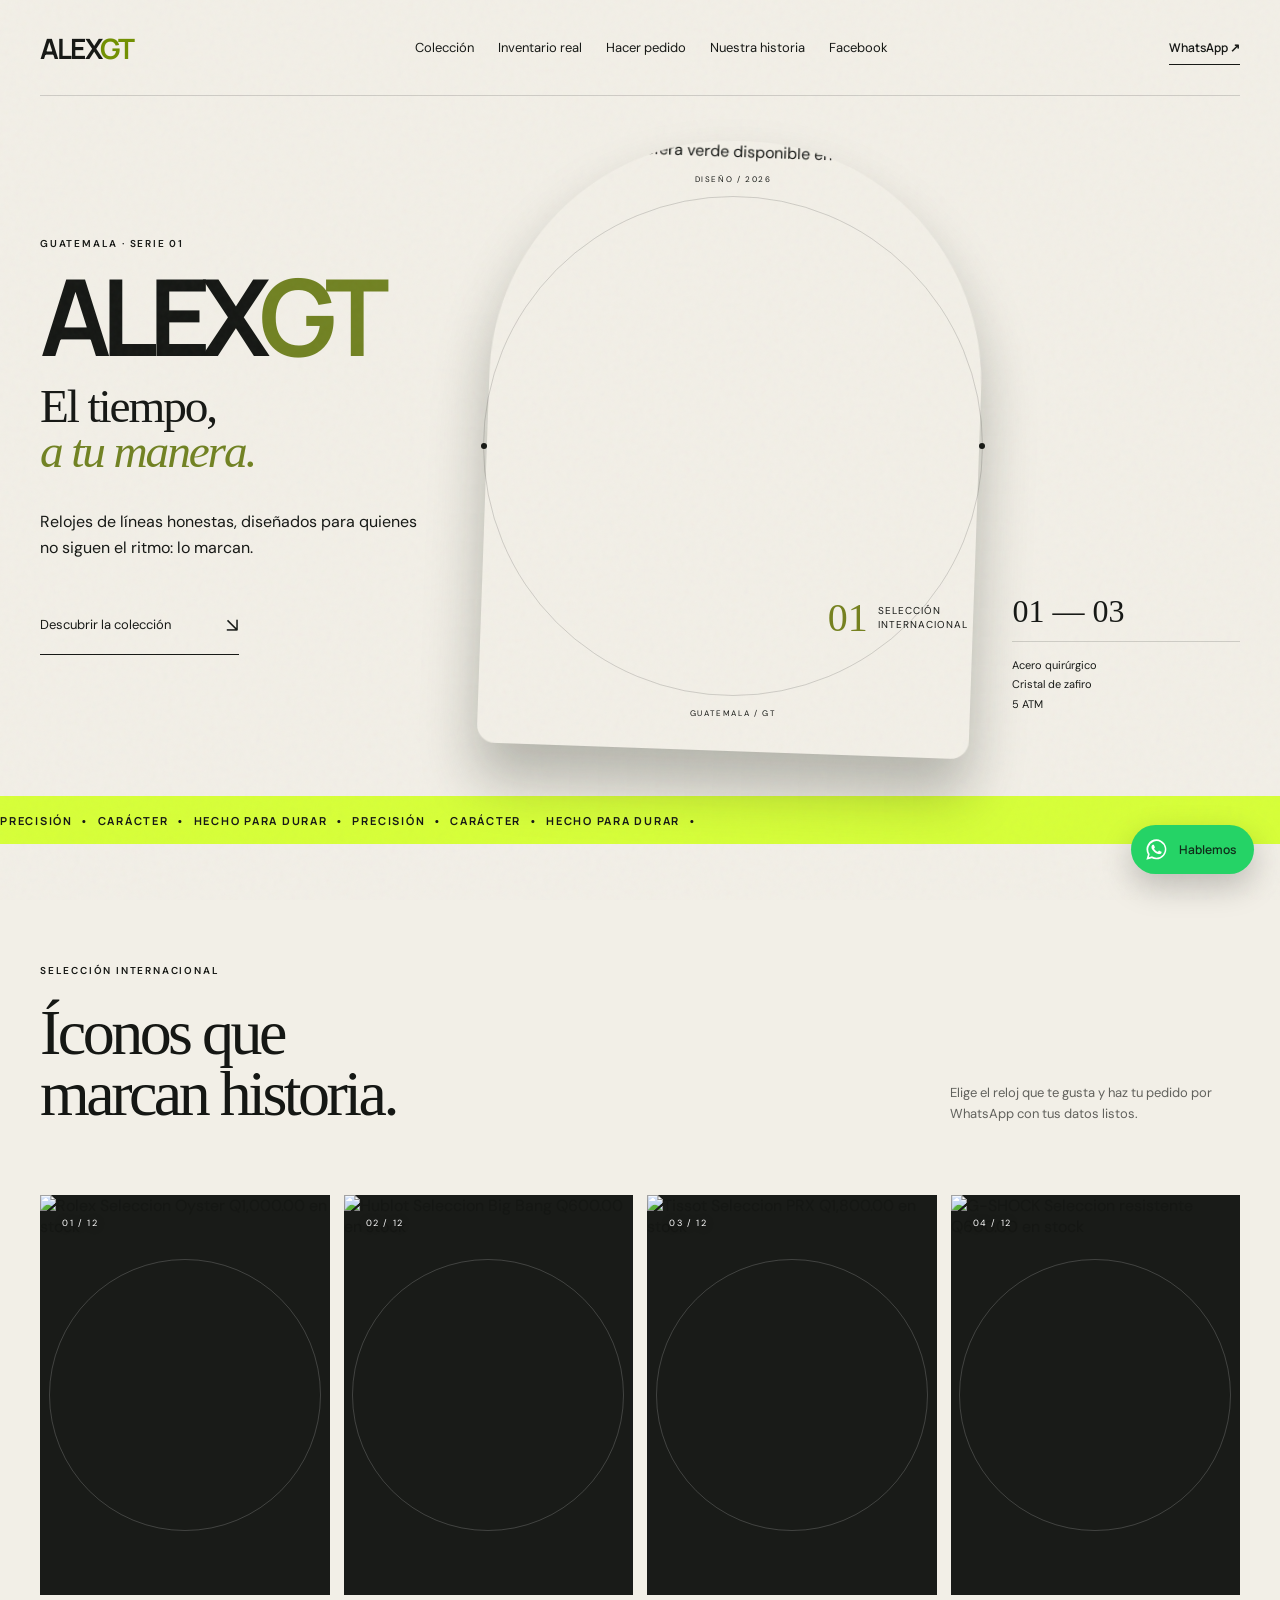
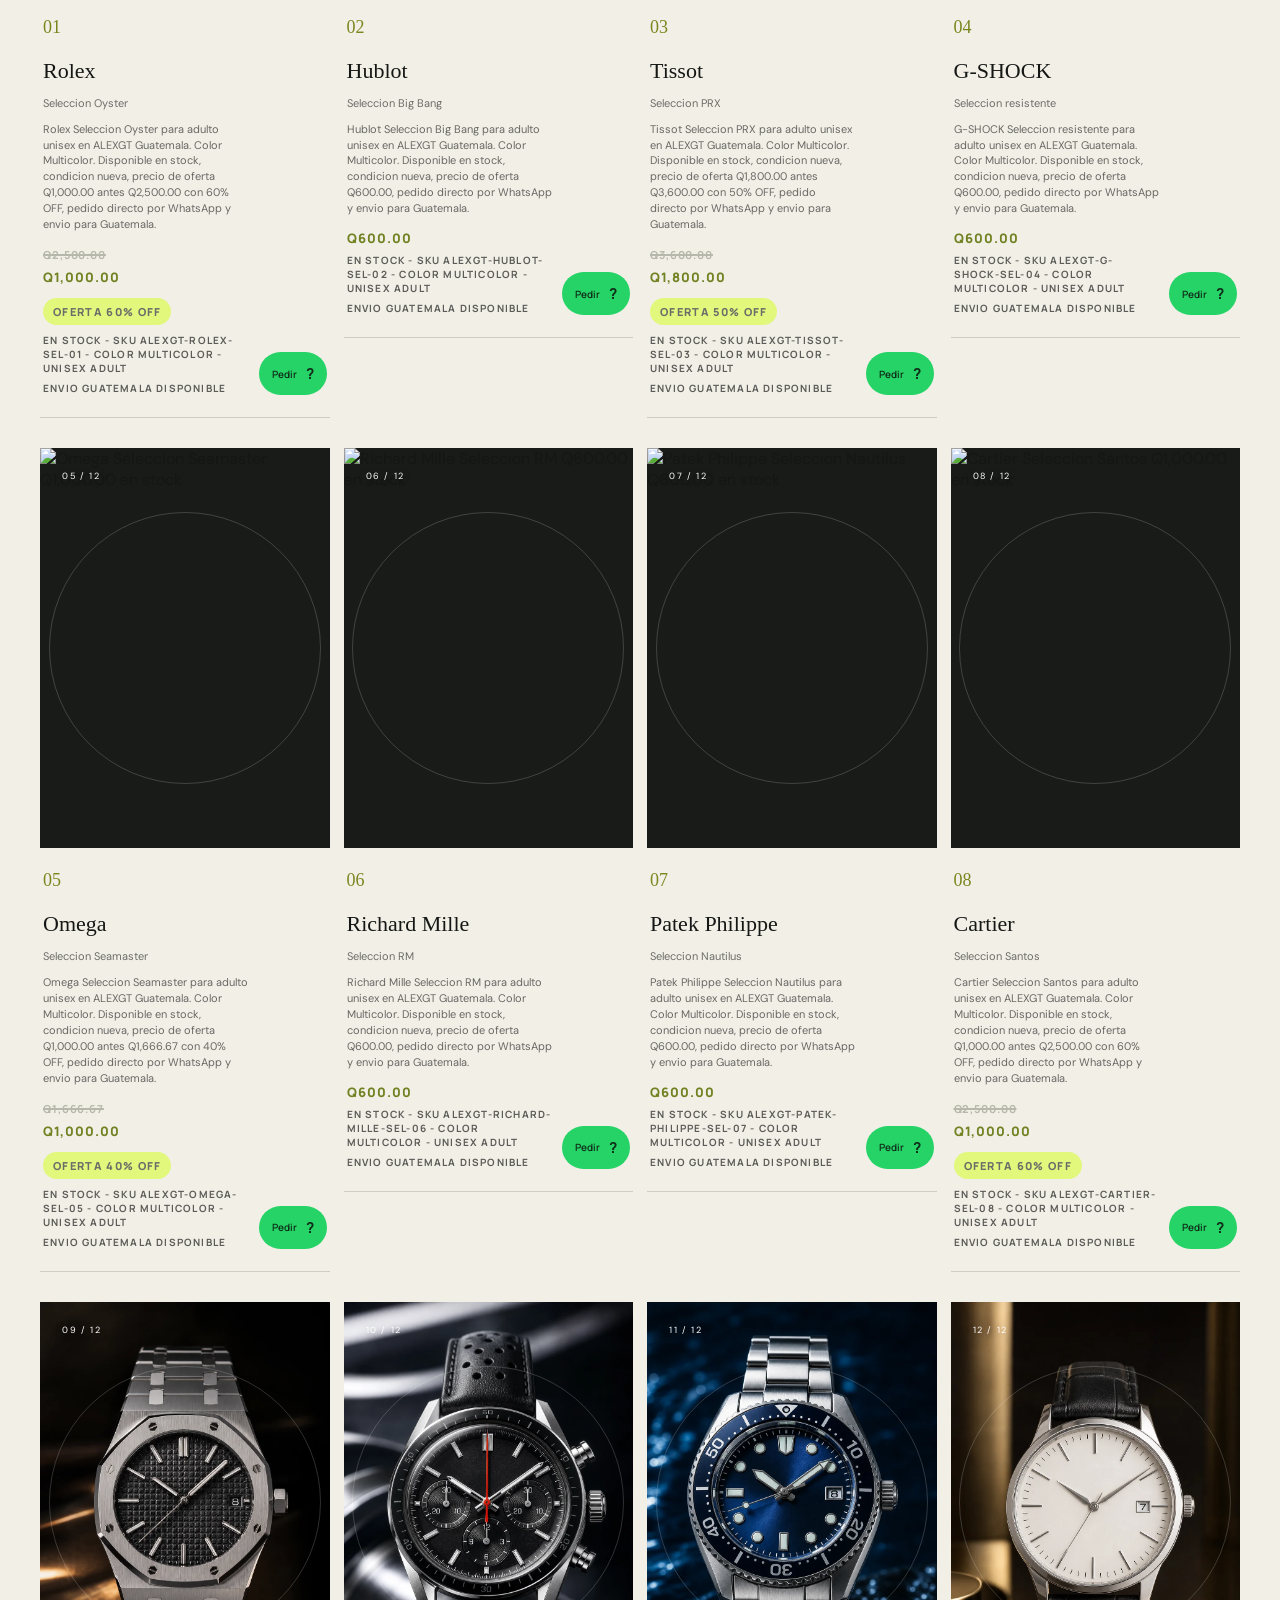
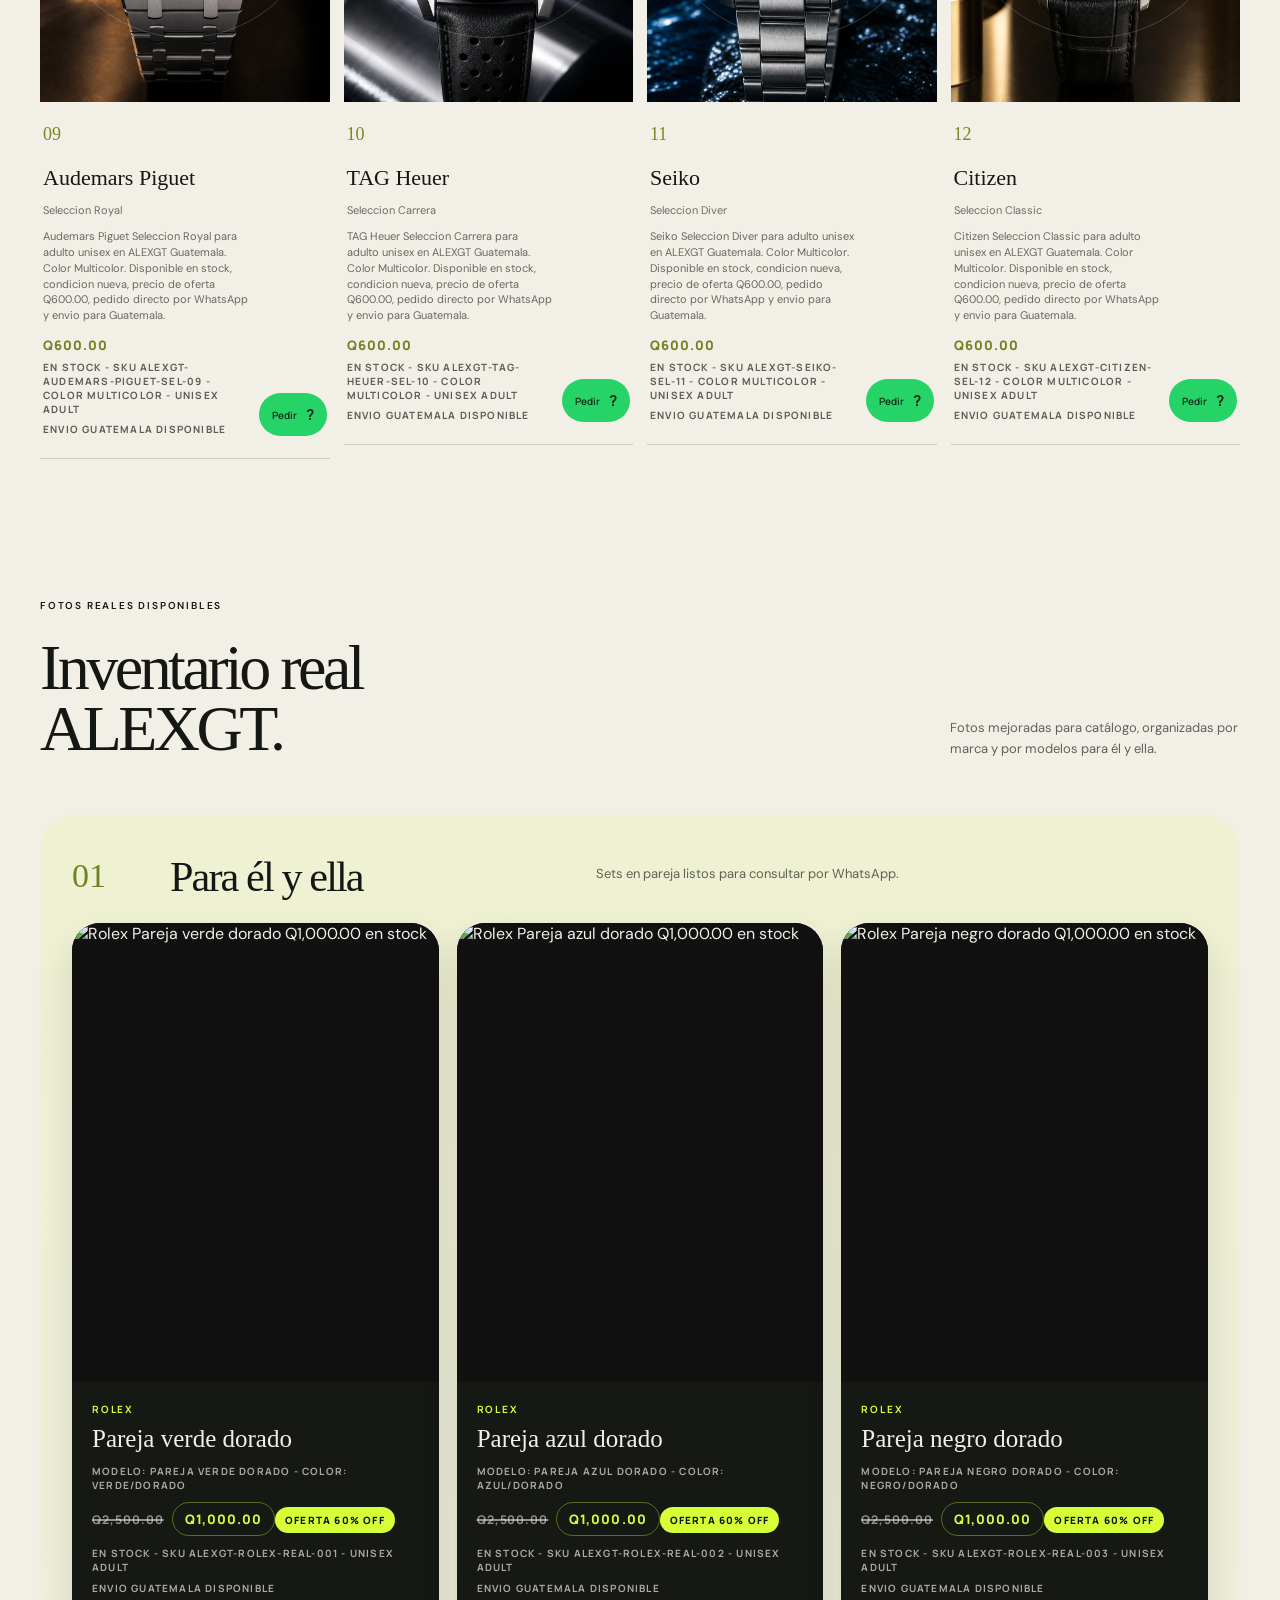
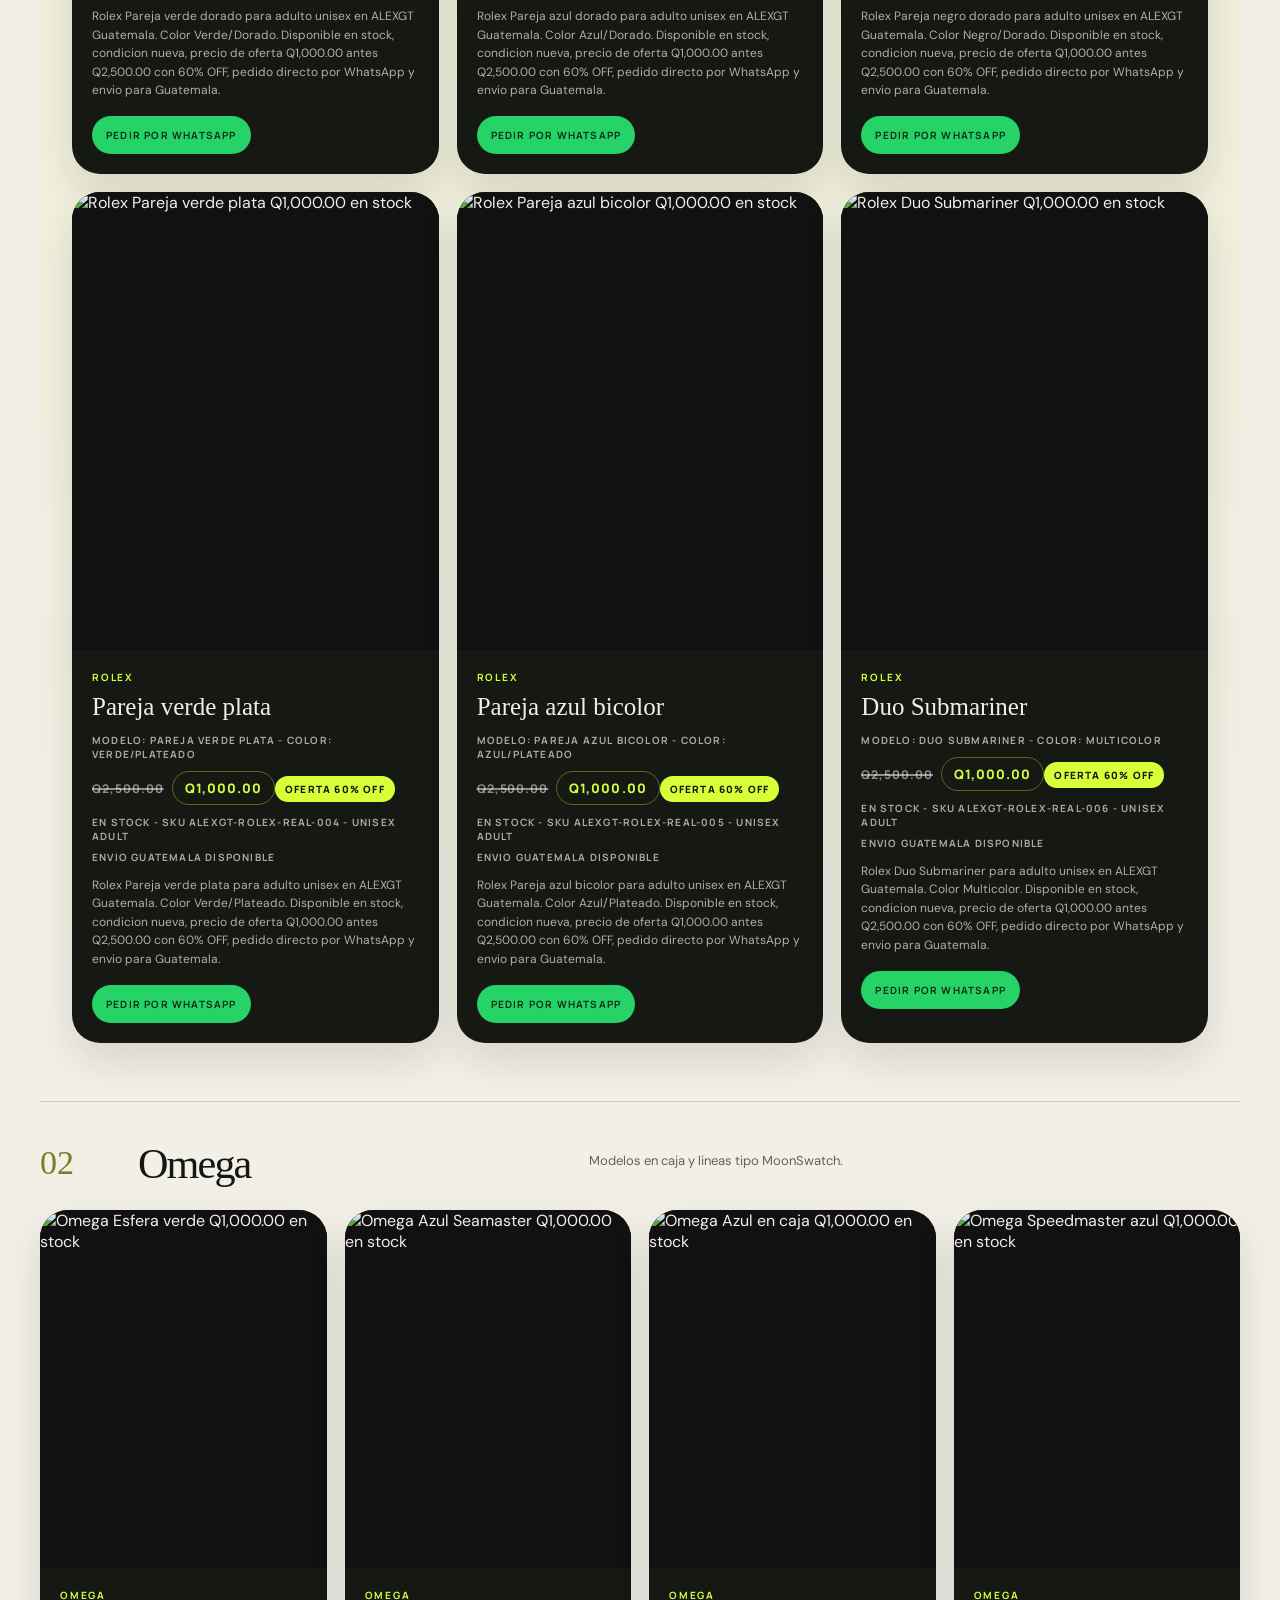
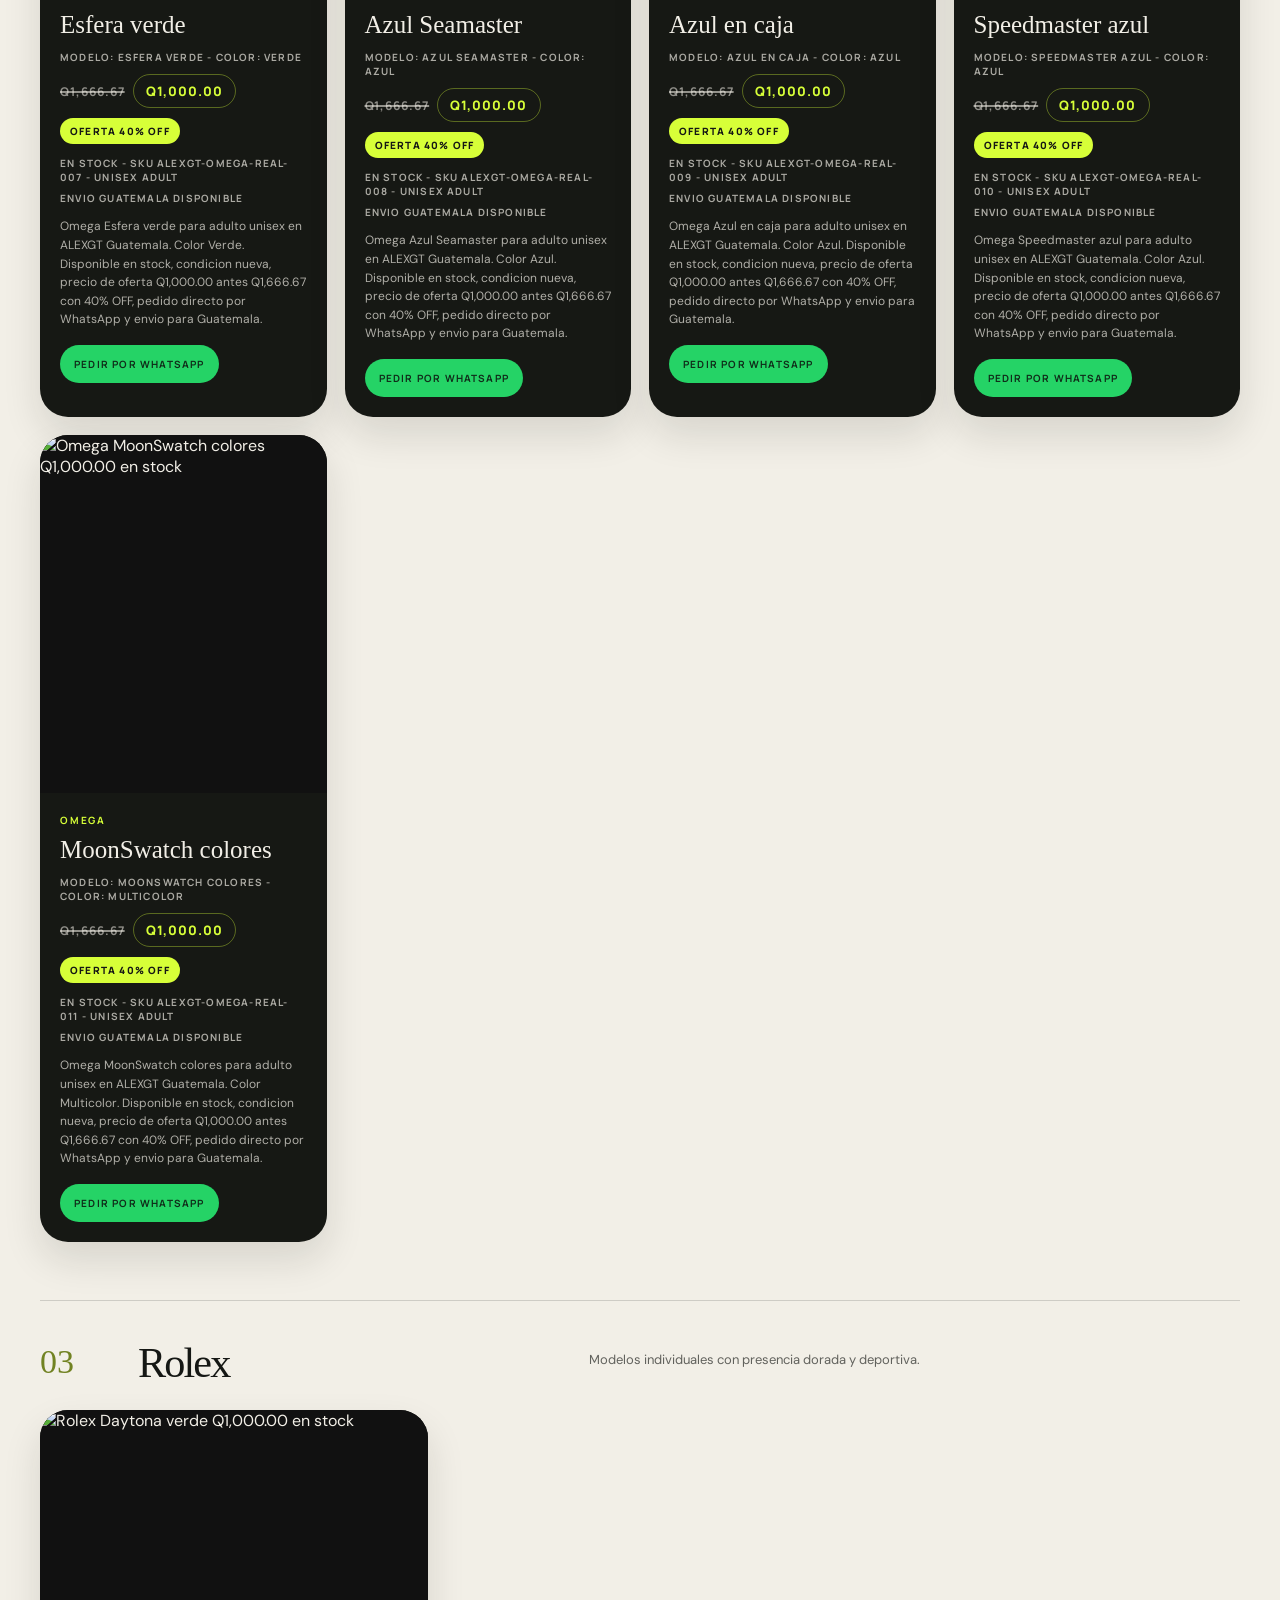
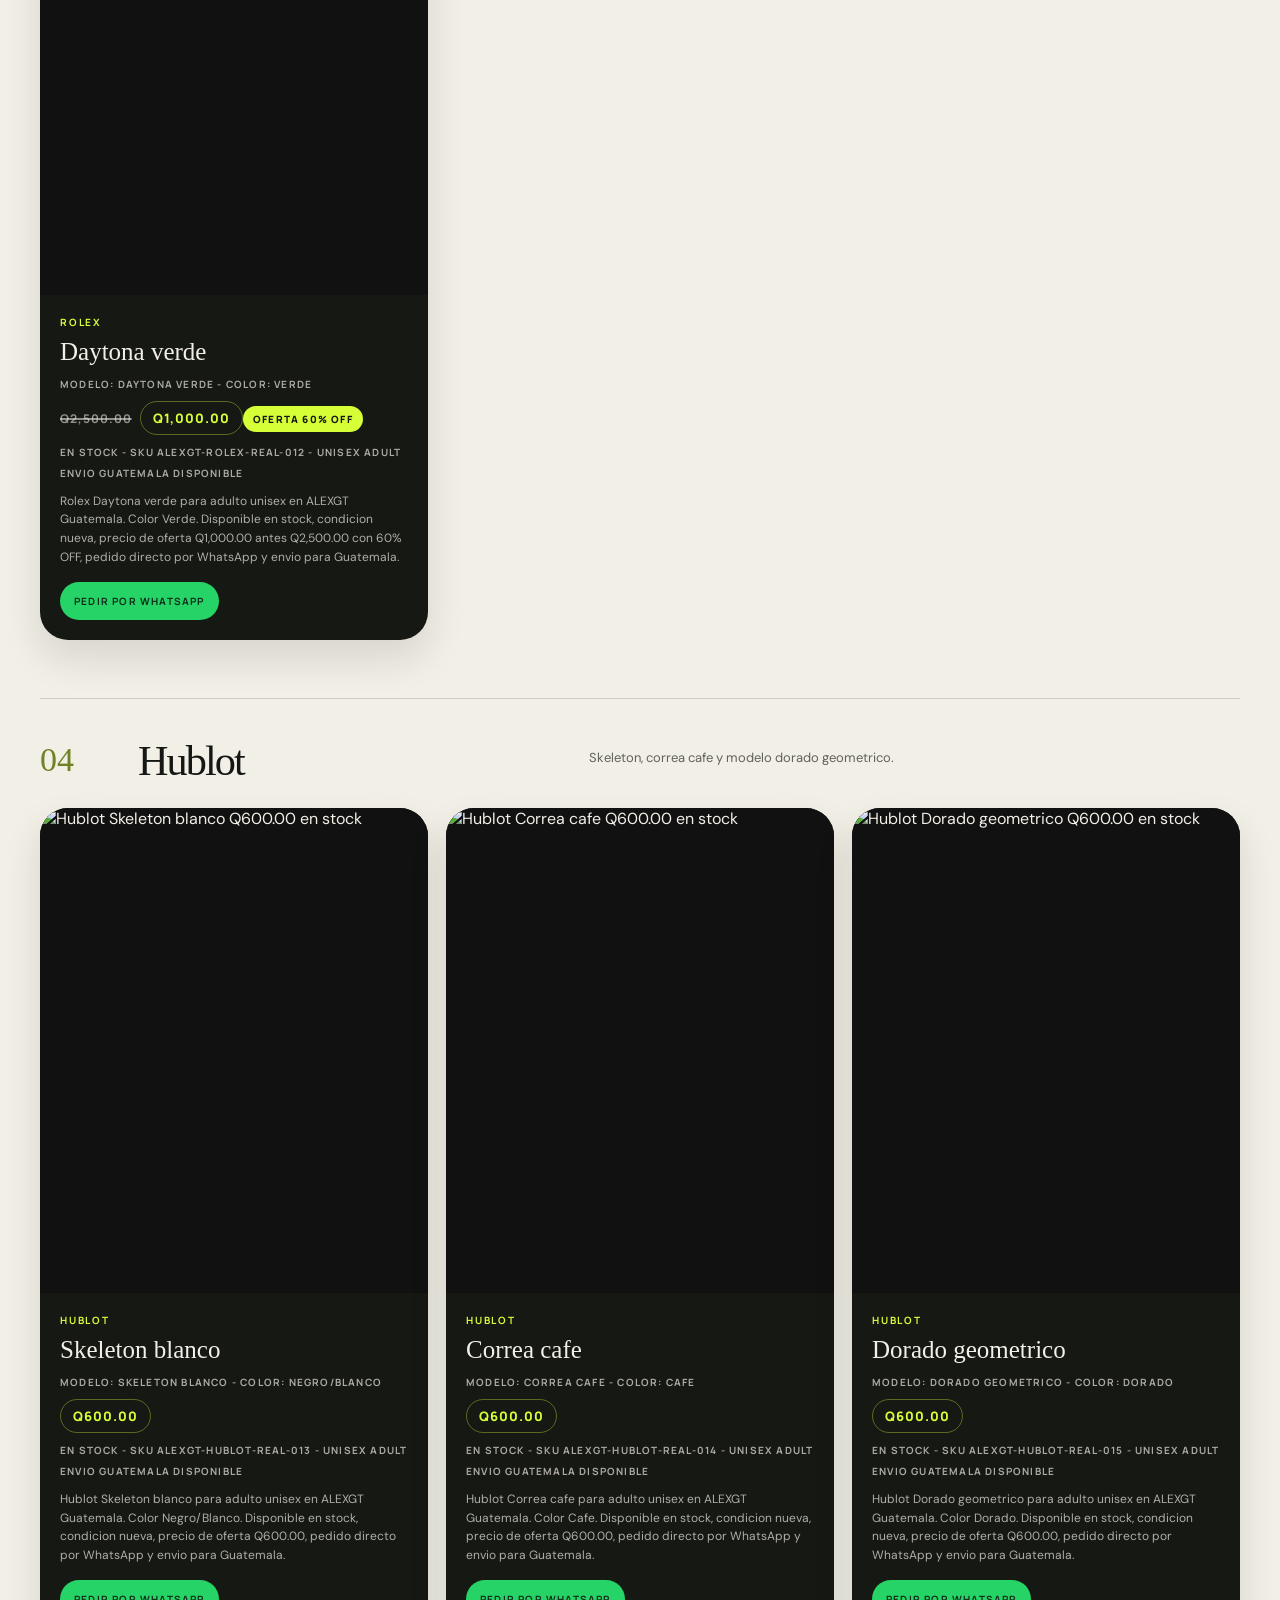
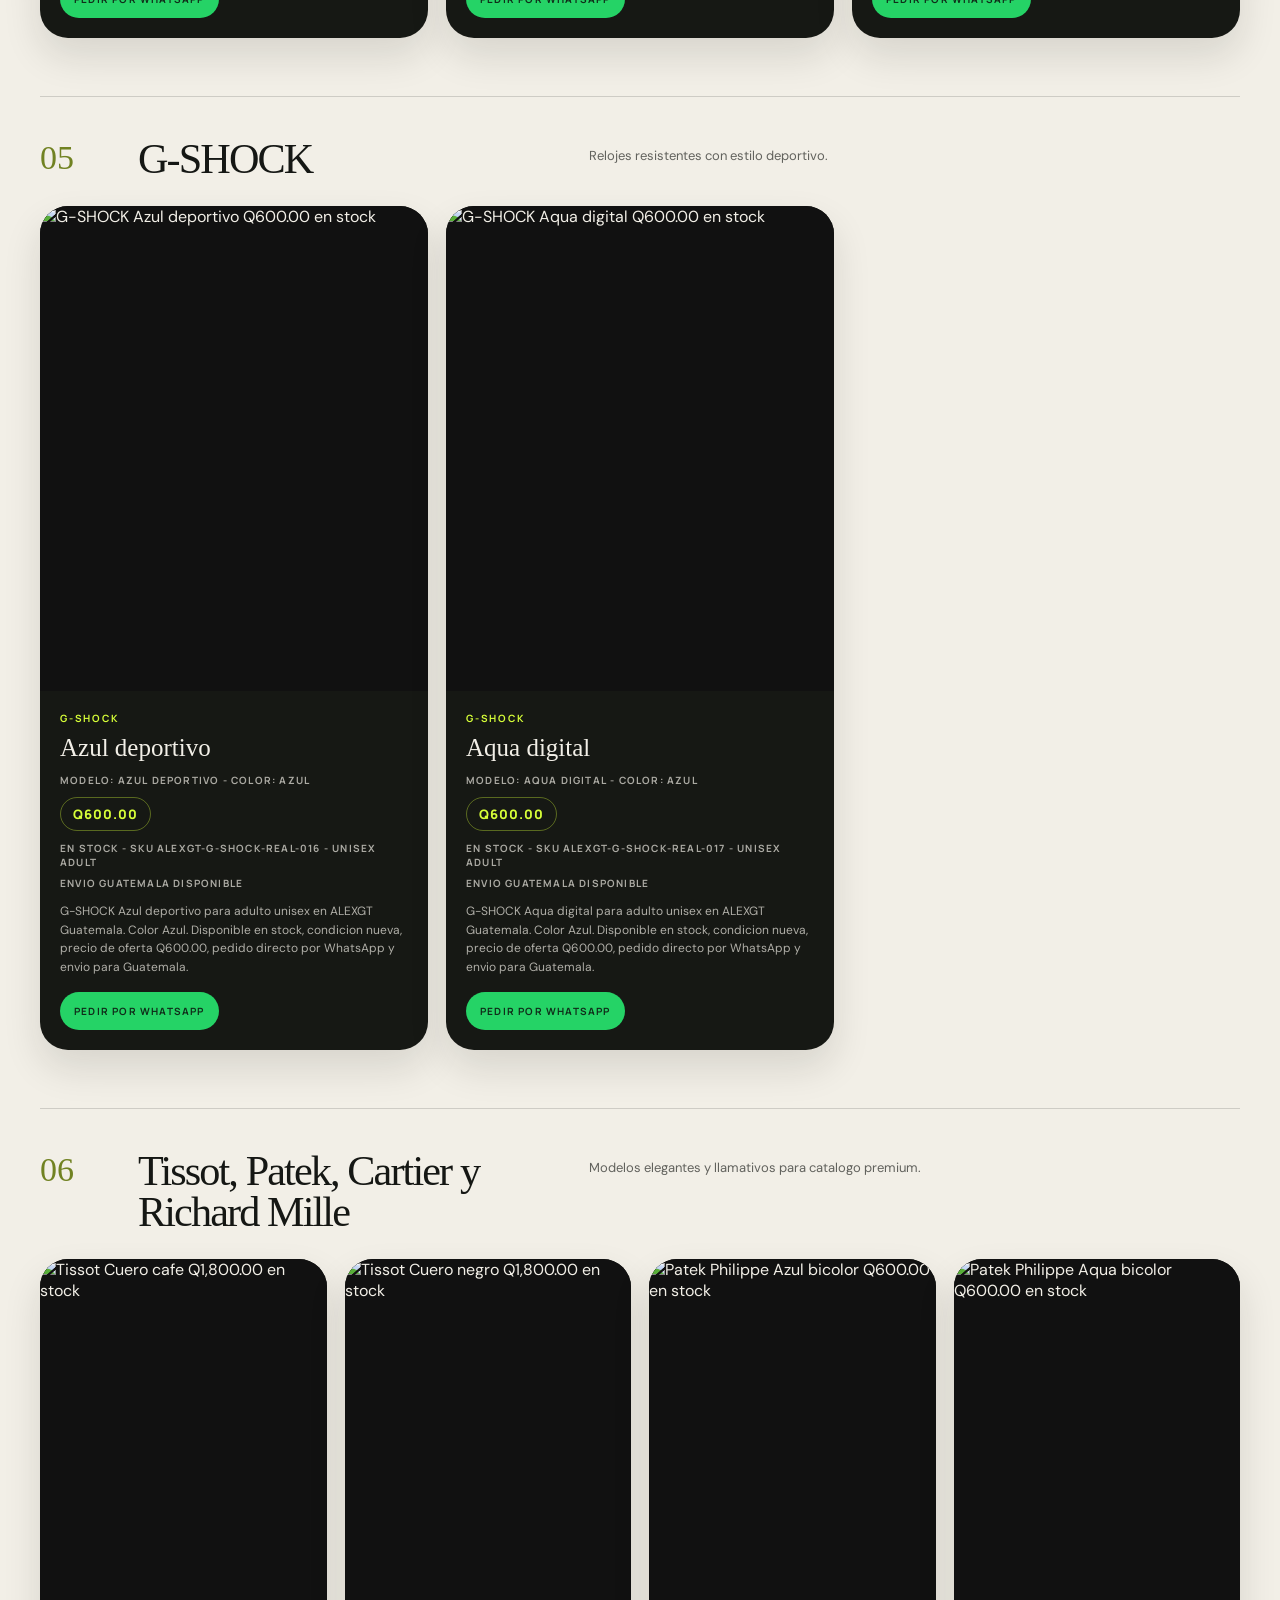
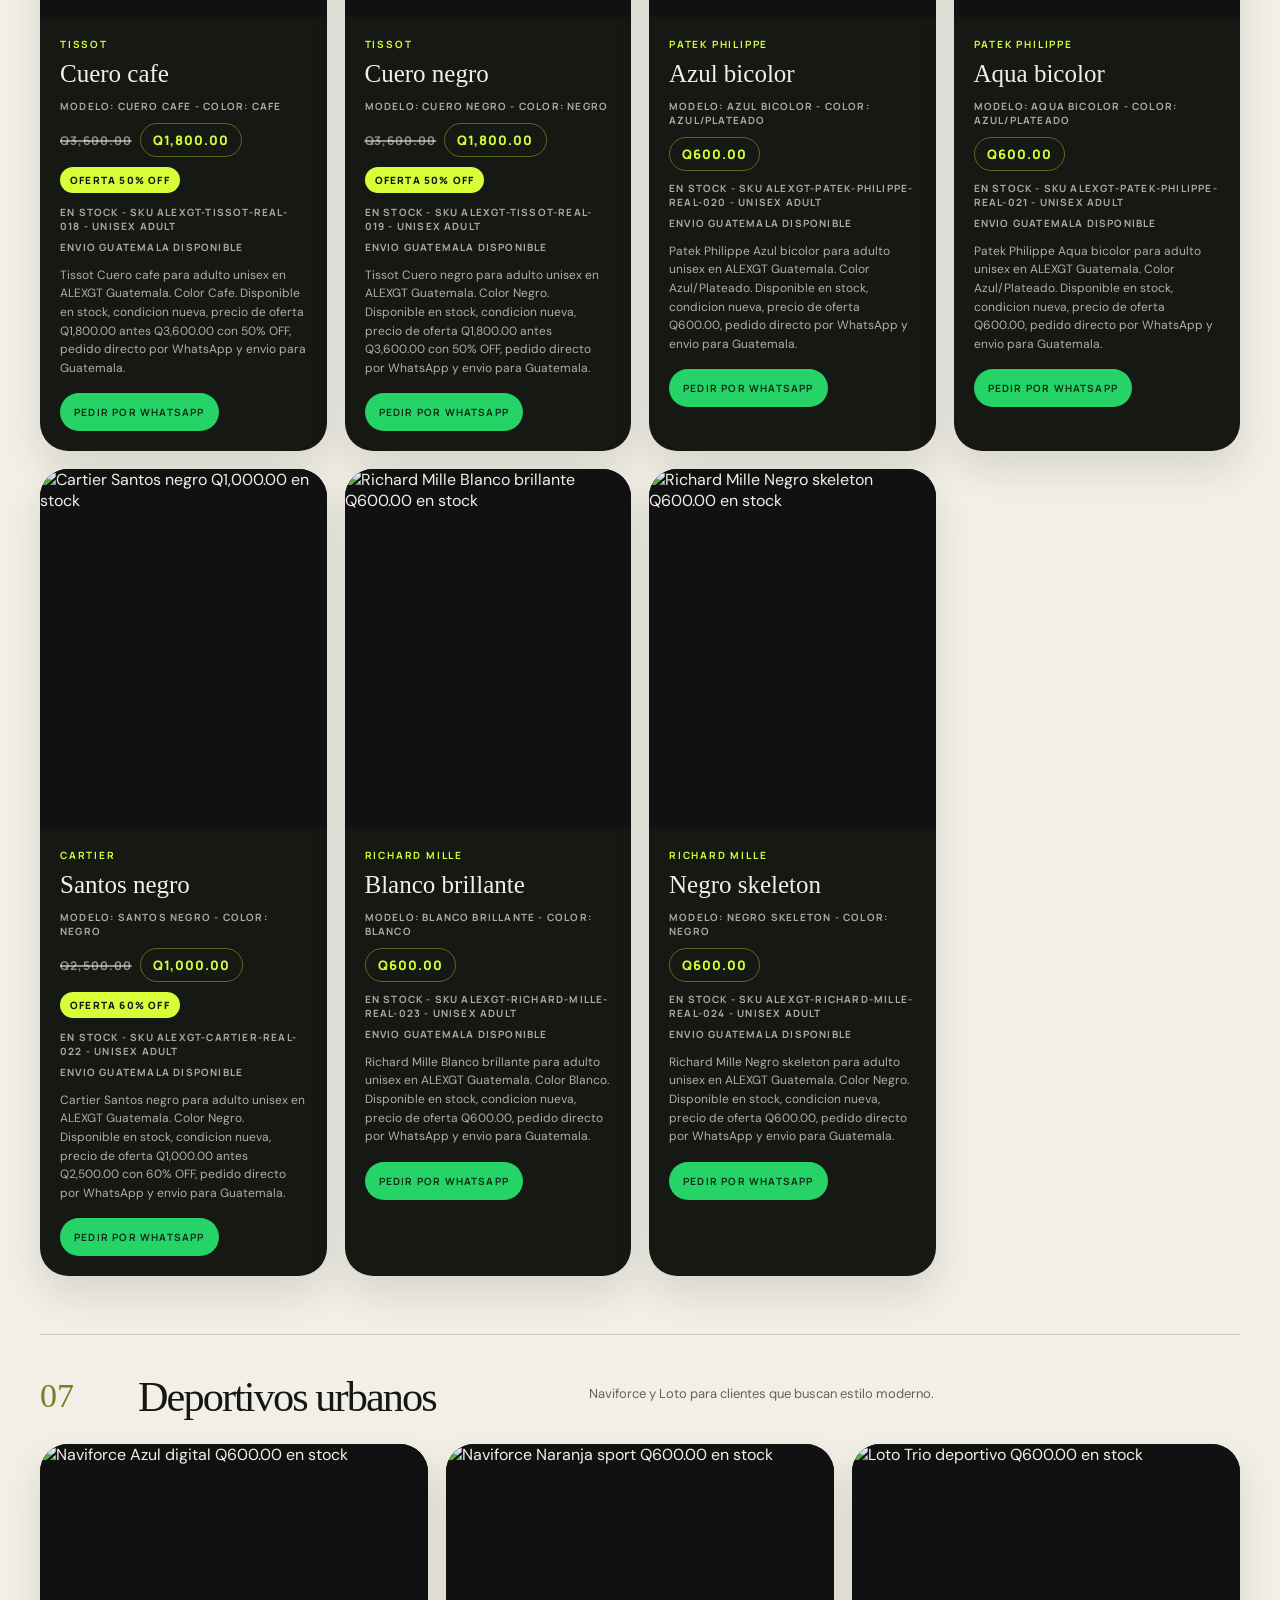
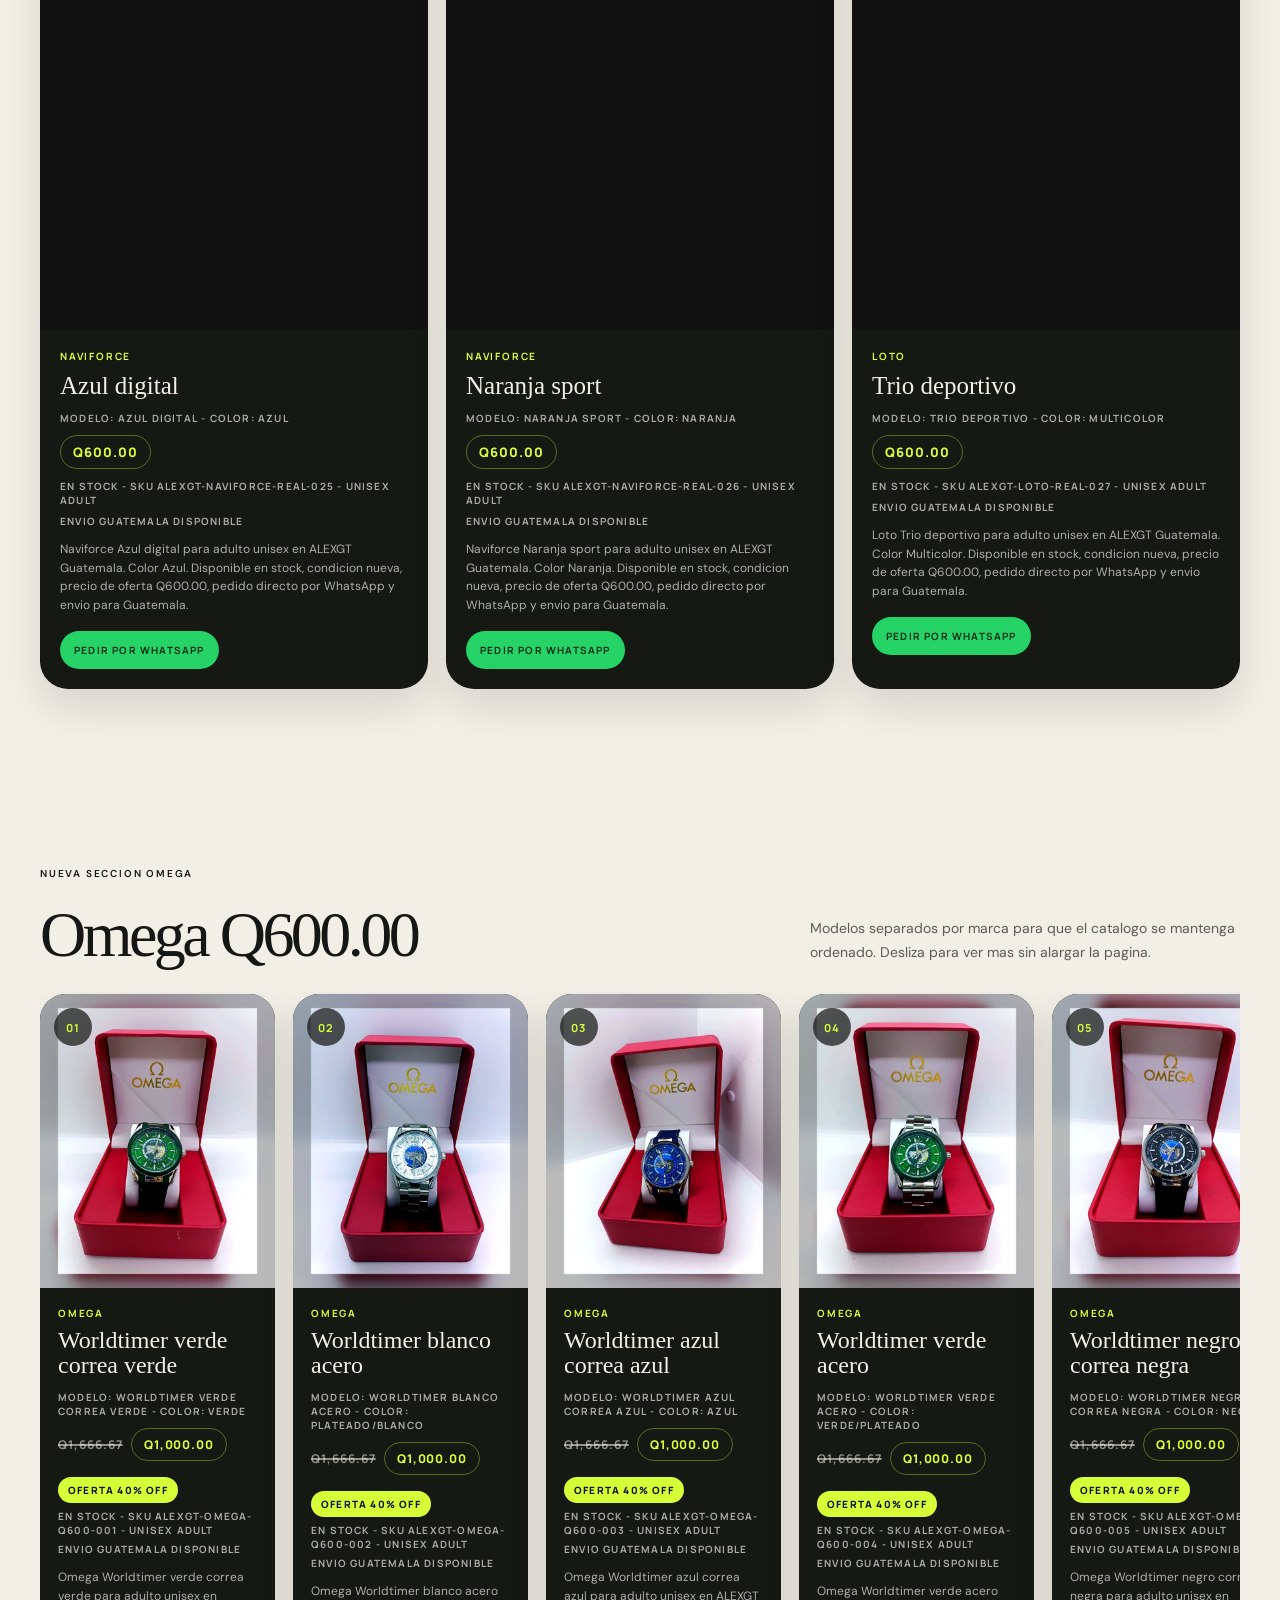
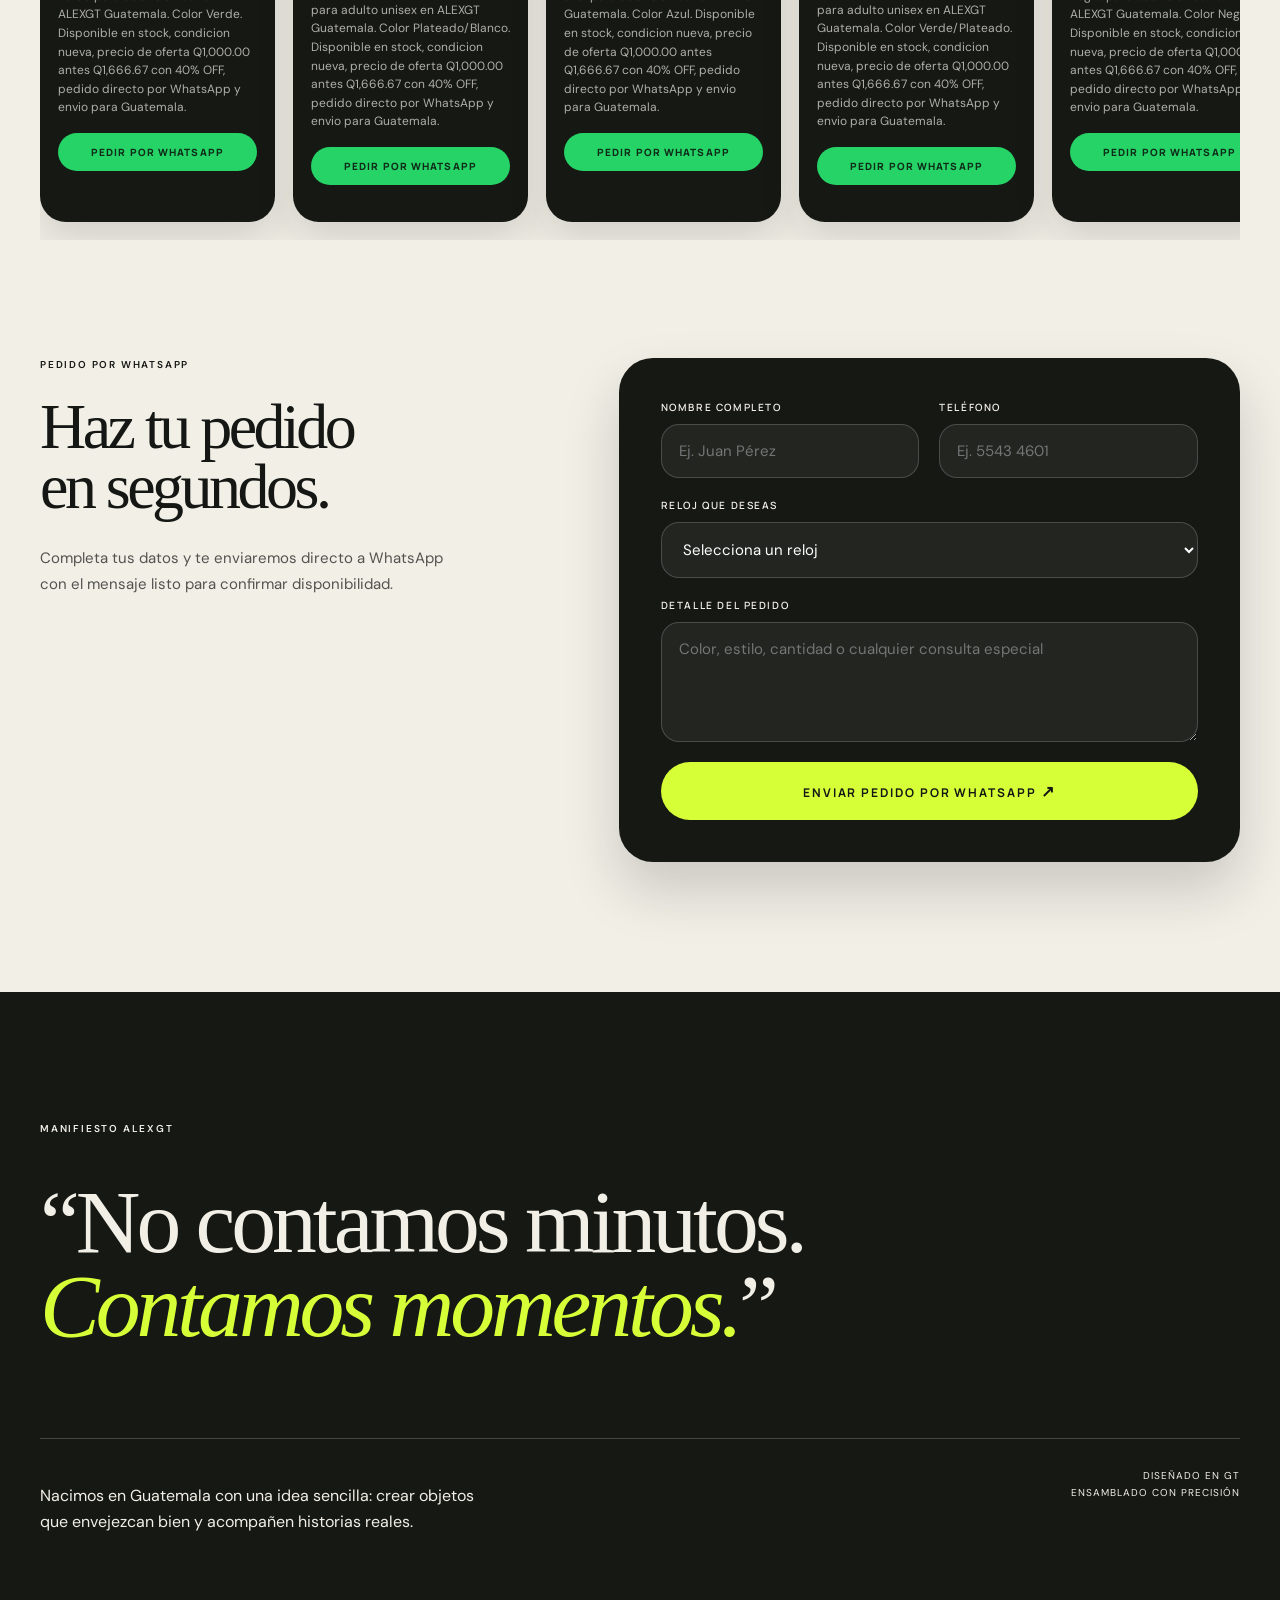
==== commit 51c20d25: "Optimize Merchant product pricing" ====
--- a/index.html
+++ b/index.html
@@ -4,26 +4,27 @@
   <meta name="google-site-verification" content="S8aslXNmjgxOnkwv8L2tiRU7Nc8B4VKkf50iQAxLnfo" />
   <meta charset="utf-8">
   <meta name="viewport" content="width=device-width,initial-scale=1">
-  <meta name="description" content="ALEXGT — relojes diseñados para marcar tu propio ritmo.">
+  <meta name="description" content="ALEXGT Guatemala: relojes en stock para adulto unisex, ofertas por marca, feed XML para Google Merchant y pedidos por WhatsApp.">
   <link rel="canonical" href="https://alexgtrelojes.com/">
+  <link rel="alternate" type="application/rss+xml" title="Feed Google Merchant Center ALEXGT" href="https://alexgtrelojes.com/feed.xml">
   <meta property="og:type" content="website">
   <meta property="og:title" content="ALEXGT — Relojes que hablan por ti">
-  <meta property="og:description" content="Descubre nuestra selección internacional de relojes y realiza tu pedido directo por WhatsApp.">
+  <meta property="og:description" content="Catalogo ALEXGT con ofertas Rolex, Omega, Tissot y Cartier, precios en GTQ, stock disponible y pedidos por WhatsApp.">
   <meta property="og:url" content="https://alexgtrelojes.com/">
   <meta property="og:image" content="https://alexgtrelojes.com/assets/social-preview.jpg">
   <meta property="og:image:width" content="1200">
   <meta property="og:image:height" content="630">
   <meta name="twitter:card" content="summary_large_image">
   <meta name="twitter:title" content="ALEXGT - Relojes que hablan por ti">
-  <meta name="twitter:description" content="Descubre nuestra seleccion internacional de relojes y realiza tu pedido directo por WhatsApp.">
+  <meta name="twitter:description" content="Catalogo ALEXGT con ofertas Rolex, Omega, Tissot y Cartier, precios en GTQ y stock disponible.">
   <meta name="twitter:image" content="https://alexgtrelojes.com/assets/social-preview.jpg">
   <meta name="theme-color" content="#151714">
-  <title>ALEXGT — Tiempo con carácter</title>
+  <title>ALEXGT Relojes Guatemala | Ofertas Rolex, Omega, Tissot y Cartier</title>
   <link rel="preconnect" href="https://fonts.googleapis.com">
   <link rel="preconnect" href="https://fonts.gstatic.com" crossorigin>
   <link href="https://fonts.googleapis.com/css2?family=DM+Sans:wght@400;500;600&family=Manrope:wght@600;700&display=swap" rel="stylesheet">
   <link rel="stylesheet" href="styles.css?v=alexgt-pedidos-20260709">
-  <script type="application/ld+json">{"@context":"https://schema.org","@graph":[{"@type":"Organization","@id":"https://alexgtrelojes.com/#organization","name":"ALEXGT","url":"https://alexgtrelojes.com","logo":"https://alexgtrelojes.com/assets/social-preview.jpg","image":"https://alexgtrelojes.com/assets/social-preview.jpg","contactPoint":{"@type":"ContactPoint","telephone":"+502 5025-5434","contactType":"customer service","areaServed":"GT","availableLanguage":"es"},"sameAs":["https://www.facebook.com/share/1EhdeK8oF8/"],"hasMerchantReturnPolicy":{"@type":"MerchantReturnPolicy","applicableCountry":"GT","returnPolicyCategory":"https://schema.org/MerchantReturnFiniteReturnWindow","merchantReturnDays":7,"returnMethod":"https://schema.org/ReturnByMail","returnFees":"https://schema.org/ReturnFeesCustomerResponsibility","url":"https://alexgtrelojes.com/politica-devoluciones.html"}},{"@type":"WebSite","@id":"https://alexgtrelojes.com/#website","url":"https://alexgtrelojes.com","name":"ALEXGT Relojes","publisher":{"@id":"https://alexgtrelojes.com/#organization"},"inLanguage":"es-GT"},{"@type":"BreadcrumbList","@id":"https://alexgtrelojes.com/#breadcrumb","itemListElement":[{"@type":"ListItem","position":1,"name":"Inicio","item":"https://alexgtrelojes.com/"}]},{"@type":"Product","@id":"https://alexgtrelojes.com/#catalogo-rolex","name":"Rolex Seleccion Oyster","brand":{"@type":"Brand","name":"Rolex"},"model":"Seleccion Oyster","sku":"ALEXGT-ROLEX-SEL-01","description":"Reloj Rolex Seleccion Oyster en stock en ALEXGT. Catalogo de relojes en Guatemala con precio Q600.00, pedido por WhatsApp y atencion personalizada.","image":"https://alexgtrelojes.com/assets/watches/rolex.webp","url":"https://alexgtrelojes.com/#catalogo-rolex","offers":{"@type":"Offer","price":"600.00","priceCurrency":"GTQ","availability":"https://schema.org/InStock","url":"https://alexgtrelojes.com/#catalogo-rolex","itemCondition":"https://schema.org/NewCondition","hasMerchantReturnPolicy":{"@type":"MerchantReturnPolicy","applicableCountry":"GT","returnPolicyCategory":"https://schema.org/MerchantReturnFiniteReturnWindow","merchantReturnDays":7,"returnMethod":"https://schema.org/ReturnByMail","returnFees":"https://schema.org/ReturnFeesCustomerResponsibility","url":"https://alexgtrelojes.com/politica-devoluciones.html"}}},{"@type":"Product","@id":"https://alexgtrelojes.com/#catalogo-hublot","name":"Hublot Seleccion Big Bang","brand":{"@type":"Brand","name":"Hublot"},"model":"Seleccion Big Bang","sku":"ALEXGT-HUBLOT-SEL-02","description":"Reloj Hublot Seleccion Big Bang en stock en ALEXGT. Catalogo de relojes en Guatemala con precio Q600.00, pedido por WhatsApp y atencion personalizada.","image":"https://alexgtrelojes.com/assets/watches/hublot.webp","url":"https://alexgtrelojes.com/#catalogo-hublot","offers":{"@type":"Offer","price":"600.00","priceCurrency":"GTQ","availability":"https://schema.org/InStock","url":"https://alexgtrelojes.com/#catalogo-hublot","itemCondition":"https://schema.org/NewCondition","hasMerchantReturnPolicy":{"@type":"MerchantReturnPolicy","applicableCountry":"GT","returnPolicyCategory":"https://schema.org/MerchantReturnFiniteReturnWindow","merchantReturnDays":7,"returnMethod":"https://schema.org/ReturnByMail","returnFees":"https://schema.org/ReturnFeesCustomerResponsibility","url":"https://alexgtrelojes.com/politica-devoluciones.html"}}},{"@type":"Product","@id":"https://alexgtrelojes.com/#catalogo-tissot","name":"Tissot Seleccion PRX","brand":{"@type":"Brand","name":"Tissot"},"model":"Seleccion PRX","sku":"ALEXGT-TISSOT-SEL-03","description":"Reloj Tissot Seleccion PRX en stock en ALEXGT. Catalogo de relojes en Guatemala con precio Q600.00, pedido por WhatsApp y atencion personalizada.","image":"https://alexgtrelojes.com/assets/watches/tissot.webp","url":"https://alexgtrelojes.com/#catalogo-tissot","offers":{"@type":"Offer","price":"600.00","priceCurrency":"GTQ","availability":"https://schema.org/InStock","url":"https://alexgtrelojes.com/#catalogo-tissot","itemCondition":"https://schema.org/NewCondition","hasMerchantReturnPolicy":{"@type":"MerchantReturnPolicy","applicableCountry":"GT","returnPolicyCategory":"https://schema.org/MerchantReturnFiniteReturnWindow","merchantReturnDays":7,"returnMethod":"https://schema.org/ReturnByMail","returnFees":"https://schema.org/ReturnFeesCustomerResponsibility","url":"https://alexgtrelojes.com/politica-devoluciones.html"}}},{"@type":"Product","@id":"https://alexgtrelojes.com/#catalogo-g-shock","name":"G-SHOCK Seleccion resistente","brand":{"@type":"Brand","name":"G-SHOCK"},"model":"Seleccion resistente","sku":"ALEXGT-G-SHOCK-SEL-04","description":"Reloj G-SHOCK Seleccion resistente en stock en ALEXGT. Catalogo de relojes en Guatemala con precio Q600.00, pedido por WhatsApp y atencion personalizada.","image":"https://alexgtrelojes.com/assets/watches/gshock.webp","url":"https://alexgtrelojes.com/#catalogo-g-shock","offers":{"@type":"Offer","price":"600.00","priceCurrency":"GTQ","availability":"https://schema.org/InStock","url":"https://alexgtrelojes.com/#catalogo-g-shock","itemCondition":"https://schema.org/NewCondition","hasMerchantReturnPolicy":{"@type":"MerchantReturnPolicy","applicableCountry":"GT","returnPolicyCategory":"https://schema.org/MerchantReturnFiniteReturnWindow","merchantReturnDays":7,"returnMethod":"https://schema.org/ReturnByMail","returnFees":"https://schema.org/ReturnFeesCustomerResponsibility","url":"https://alexgtrelojes.com/politica-devoluciones.html"}}},{"@type":"Product","@id":"https://alexgtrelojes.com/#catalogo-omega","name":"Omega Seleccion Seamaster","brand":{"@type":"Brand","name":"Omega"},"model":"Seleccion Seamaster","sku":"ALEXGT-OMEGA-SEL-05","description":"Reloj Omega Seleccion Seamaster en stock en ALEXGT. Catalogo de relojes en Guatemala con precio Q600.00, pedido por WhatsApp y atencion personalizada.","image":"https://alexgtrelojes.com/assets/watches/omega.webp","url":"https://alexgtrelojes.com/#catalogo-omega","offers":{"@type":"Offer","price":"600.00","priceCurrency":"GTQ","availability":"https://schema.org/InStock","url":"https://alexgtrelojes.com/#catalogo-omega","itemCondition":"https://schema.org/NewCondition","hasMerchantReturnPolicy":{"@type":"MerchantReturnPolicy","applicableCountry":"GT","returnPolicyCategory":"https://schema.org/MerchantReturnFiniteReturnWindow","merchantReturnDays":7,"returnMethod":"https://schema.org/ReturnByMail","returnFees":"https://schema.org/ReturnFeesCustomerResponsibility","url":"https://alexgtrelojes.com/politica-devoluciones.html"}}},{"@type":"Product","@id":"https://alexgtrelojes.com/#catalogo-richard-mille","name":"Richard Mille Seleccion RM","brand":{"@type":"Brand","name":"Richard Mille"},"model":"Seleccion RM","sku":"ALEXGT-RICHARD-MILLE-SEL-06","description":"Reloj Richard Mille Seleccion RM en stock en ALEXGT. Catalogo de relojes en Guatemala con precio Q600.00, pedido por WhatsApp y atencion personalizada.","image":"https://alexgtrelojes.com/assets/watches/richard-mille.webp","url":"https://alexgtrelojes.com/#catalogo-richard-mille","offers":{"@type":"Offer","price":"600.00","priceCurrency":"GTQ","availability":"https://schema.org/InStock","url":"https://alexgtrelojes.com/#catalogo-richard-mille","itemCondition":"https://schema.org/NewCondition","hasMerchantReturnPolicy":{"@type":"MerchantReturnPolicy","applicableCountry":"GT","returnPolicyCategory":"https://schema.org/MerchantReturnFiniteReturnWindow","merchantReturnDays":7,"returnMethod":"https://schema.org/ReturnByMail","returnFees":"https://schema.org/ReturnFeesCustomerResponsibility","url":"https://alexgtrelojes.com/politica-devoluciones.html"}}},{"@type":"Product","@id":"https://alexgtrelojes.com/#catalogo-patek-philippe","name":"Patek Philippe Seleccion Nautilus","brand":{"@type":"Brand","name":"Patek Philippe"},"model":"Seleccion Nautilus","sku":"ALEXGT-PATEK-PHILIPPE-SEL-07","description":"Reloj Patek Philippe Seleccion Nautilus en stock en ALEXGT. Catalogo de relojes en Guatemala con precio Q600.00, pedido por WhatsApp y atencion personalizada.","image":"https://alexgtrelojes.com/assets/watches/patek-philippe.webp","url":"https://alexgtrelojes.com/#catalogo-patek-philippe","offers":{"@type":"Offer","price":"600.00","priceCurrency":"GTQ","availability":"https://schema.org/InStock","url":"https://alexgtrelojes.com/#catalogo-patek-philippe","itemCondition":"https://schema.org/NewCondition","hasMerchantReturnPolicy":{"@type":"MerchantReturnPolicy","applicableCountry":"GT","returnPolicyCategory":"https://schema.org/MerchantReturnFiniteReturnWindow","merchantReturnDays":7,"returnMethod":"https://schema.org/ReturnByMail","returnFees":"https://schema.org/ReturnFeesCustomerResponsibility","url":"https://alexgtrelojes.com/politica-devoluciones.html"}}},{"@type":"Product","@id":"https://alexgtrelojes.com/#catalogo-cartier","name":"Cartier Seleccion Santos","brand":{"@type":"Brand","name":"Cartier"},"model":"Seleccion Santos","sku":"ALEXGT-CARTIER-SEL-08","description":"Reloj Cartier Seleccion Santos en stock en ALEXGT. Catalogo de relojes en Guatemala con precio Q600.00, pedido por WhatsApp y atencion personalizada.","image":"https://alexgtrelojes.com/assets/watches/cartier.webp","url":"https://alexgtrelojes.com/#catalogo-cartier","offers":{"@type":"Offer","price":"600.00","priceCurrency":"GTQ","availability":"https://schema.org/InStock","url":"https://alexgtrelojes.com/#catalogo-cartier","itemCondition":"https://schema.org/NewCondition","hasMerchantReturnPolicy":{"@type":"MerchantReturnPolicy","applicableCountry":"GT","returnPolicyCategory":"https://schema.org/MerchantReturnFiniteReturnWindow","merchantReturnDays":7,"returnMethod":"https://schema.org/ReturnByMail","returnFees":"https://schema.org/ReturnFeesCustomerResponsibility","url":"https://alexgtrelojes.com/politica-devoluciones.html"}}},{"@type":"Product","@id":"https://alexgtrelojes.com/#catalogo-audemars-piguet","name":"Audemars Piguet Seleccion Royal","brand":{"@type":"Brand","name":"Audemars Piguet"},"model":"Seleccion Royal","sku":"ALEXGT-AUDEMARS-PIGUET-SEL-09","description":"Reloj Audemars Piguet Seleccion Royal en stock en ALEXGT. Catalogo de relojes en Guatemala con precio Q600.00, pedido por WhatsApp y atencion personalizada.","image":"https://alexgtrelojes.com/assets/watches/audemars-piguet.webp","url":"https://alexgtrelojes.com/#catalogo-audemars-piguet","offers":{"@type":"Offer","price":"600.00","priceCurrency":"GTQ","availability":"https://schema.org/InStock","url":"https://alexgtrelojes.com/#catalogo-audemars-piguet","itemCondition":"https://schema.org/NewCondition","hasMerchantReturnPolicy":{"@type":"MerchantReturnPolicy","applicableCountry":"GT","returnPolicyCategory":"https://schema.org/MerchantReturnFiniteReturnWindow","merchantReturnDays":7,"returnMethod":"https://schema.org/ReturnByMail","returnFees":"https://schema.org/ReturnFeesCustomerResponsibility","url":"https://alexgtrelojes.com/politica-devoluciones.html"}}},{"@type":"Product","@id":"https://alexgtrelojes.com/#catalogo-tag-heuer","name":"TAG Heuer Seleccion Carrera","brand":{"@type":"Brand","name":"TAG Heuer"},"model":"Seleccion Carrera","sku":"ALEXGT-TAG-HEUER-SEL-10","description":"Reloj TAG Heuer Seleccion Carrera en stock en ALEXGT. Catalogo de relojes en Guatemala con precio Q600.00, pedido por WhatsApp y atencion personalizada.","image":"https://alexgtrelojes.com/assets/watches/tag-heuer.webp","url":"https://alexgtrelojes.com/#catalogo-tag-heuer","offers":{"@type":"Offer","price":"600.00","priceCurrency":"GTQ","availability":"https://schema.org/InStock","url":"https://alexgtrelojes.com/#catalogo-tag-heuer","itemCondition":"https://schema.org/NewCondition","hasMerchantReturnPolicy":{"@type":"MerchantReturnPolicy","applicableCountry":"GT","returnPolicyCategory":"https://schema.org/MerchantReturnFiniteReturnWindow","merchantReturnDays":7,"returnMethod":"https://schema.org/ReturnByMail","returnFees":"https://schema.org/ReturnFeesCustomerResponsibility","url":"https://alexgtrelojes.com/politica-devoluciones.html"}}},{"@type":"Product","@id":"https://alexgtrelojes.com/#catalogo-seiko","name":"Seiko Seleccion Diver","brand":{"@type":"Brand","name":"Seiko"},"model":"Seleccion Diver","sku":"ALEXGT-SEIKO-SEL-11","description":"Reloj Seiko Seleccion Diver en stock en ALEXGT. Catalogo de relojes en Guatemala con precio Q600.00, pedido por WhatsApp y atencion personalizada.","image":"https://alexgtrelojes.com/assets/watches/seiko.webp","url":"https://alexgtrelojes.com/#catalogo-seiko","offers":{"@type":"Offer","price":"600.00","priceCurrency":"GTQ","availability":"https://schema.org/InStock","url":"https://alexgtrelojes.com/#catalogo-seiko","itemCondition":"https://schema.org/NewCondition","hasMerchantReturnPolicy":{"@type":"MerchantReturnPolicy","applicableCountry":"GT","returnPolicyCategory":"https://schema.org/MerchantReturnFiniteReturnWindow","merchantReturnDays":7,"returnMethod":"https://schema.org/ReturnByMail","returnFees":"https://schema.org/ReturnFeesCustomerResponsibility","url":"https://alexgtrelojes.com/politica-devoluciones.html"}}},{"@type":"Product","@id":"https://alexgtrelojes.com/#catalogo-citizen","name":"Citizen Seleccion Classic","brand":{"@type":"Brand","name":"Citizen"},"model":"Seleccion Classic","sku":"ALEXGT-CITIZEN-SEL-12","description":"Reloj Citizen Seleccion Classic en stock en ALEXGT. Catalogo de relojes en Guatemala con precio Q600.00, pedido por WhatsApp y atencion personalizada.","image":"https://alexgtrelojes.com/assets/watches/citizen.webp","url":"https://alexgtrelojes.com/#catalogo-citizen","offers":{"@type":"Offer","price":"600.00","priceCurrency":"GTQ","availability":"https://schema.org/InStock","url":"https://alexgtrelojes.com/#catalogo-citizen","itemCondition":"https://schema.org/NewCondition","hasMerchantReturnPolicy":{"@type":"MerchantReturnPolicy","applicableCountry":"GT","returnPolicyCategory":"https://schema.org/MerchantReturnFiniteReturnWindow","merchantReturnDays":7,"returnMethod":"https://schema.org/ReturnByMail","returnFees":"https://schema.org/ReturnFeesCustomerResponsibility","url":"https://alexgtrelojes.com/politica-devoluciones.html"}}},{"@type":"Product","@id":"https://alexgtrelojes.com/#inventario-rolex-pareja-verde-dorado","name":"Rolex Pareja verde dorado","brand":{"@type":"Brand","name":"Rolex"},"model":"Pareja verde dorado","sku":"ALEXGT-ROLEX-REAL-001","description":"Reloj Rolex modelo Pareja verde dorado con foto real de inventario ALEXGT. Disponible en stock en Guatemala, precio Q600.00 y compra directa por WhatsApp.","image":"https://alexgtrelojes.com/assets/real-watches/rolex-pareja-verde-dorado.webp","url":"https://alexgtrelojes.com/#inventario-rolex-pareja-verde-dorado","offers":{"@type":"Offer","price":"600.00","priceCurrency":"GTQ","availability":"https://schema.org/InStock","url":"https://alexgtrelojes.com/#inventario-rolex-pareja-verde-dorado","itemCondition":"https://schema.org/NewCondition","hasMerchantReturnPolicy":{"@type":"MerchantReturnPolicy","applicableCountry":"GT","returnPolicyCategory":"https://schema.org/MerchantReturnFiniteReturnWindow","merchantReturnDays":7,"returnMethod":"https://schema.org/ReturnByMail","returnFees":"https://schema.org/ReturnFeesCustomerResponsibility","url":"https://alexgtrelojes.com/politica-devoluciones.html"}}},{"@type":"Product","@id":"https://alexgtrelojes.com/#inventario-rolex-pareja-azul-dorado","name":"Rolex Pareja azul dorado","brand":{"@type":"Brand","name":"Rolex"},"model":"Pareja azul dorado","sku":"ALEXGT-ROLEX-REAL-002","description":"Reloj Rolex modelo Pareja azul dorado con foto real de inventario ALEXGT. Disponible en stock en Guatemala, precio Q600.00 y compra directa por WhatsApp.","image":"https://alexgtrelojes.com/assets/real-watches/rolex-pareja-azul-dorado.webp","url":"https://alexgtrelojes.com/#inventario-rolex-pareja-azul-dorado","offers":{"@type":"Offer","price":"600.00","priceCurrency":"GTQ","availability":"https://schema.org/InStock","url":"https://alexgtrelojes.com/#inventario-rolex-pareja-azul-dorado","itemCondition":"https://schema.org/NewCondition","hasMerchantReturnPolicy":{"@type":"MerchantReturnPolicy","applicableCountry":"GT","returnPolicyCategory":"https://schema.org/MerchantReturnFiniteReturnWindow","merchantReturnDays":7,"returnMethod":"https://schema.org/ReturnByMail","returnFees":"https://schema.org/ReturnFeesCustomerResponsibility","url":"https://alexgtrelojes.com/politica-devoluciones.html"}}},{"@type":"Product","@id":"https://alexgtrelojes.com/#inventario-rolex-pareja-negro-dorado","name":"Rolex Pareja negro dorado","brand":{"@type":"Brand","name":"Rolex"},"model":"Pareja negro dorado","sku":"ALEXGT-ROLEX-REAL-003","description":"Reloj Rolex modelo Pareja negro dorado con foto real de inventario ALEXGT. Disponible en stock en Guatemala, precio Q600.00 y compra directa por WhatsApp.","image":"https://alexgtrelojes.com/assets/real-watches/rolex-pareja-negro-dorado.webp","url":"https://alexgtrelojes.com/#inventario-rolex-pareja-negro-dorado","offers":{"@type":"Offer","price":"600.00","priceCurrency":"GTQ","availability":"https://schema.org/InStock","url":"https://alexgtrelojes.com/#inventario-rolex-pareja-negro-dorado","itemCondition":"https://schema.org/NewCondition","hasMerchantReturnPolicy":{"@type":"MerchantReturnPolicy","applicableCountry":"GT","returnPolicyCategory":"https://schema.org/MerchantReturnFiniteReturnWindow","merchantReturnDays":7,"returnMethod":"https://schema.org/ReturnByMail","returnFees":"https://schema.org/ReturnFeesCustomerResponsibility","url":"https://alexgtrelojes.com/politica-devoluciones.html"}}},{"@type":"Product","@id":"https://alexgtrelojes.com/#inventario-rolex-pareja-verde-plata","name":"Rolex Pareja verde plata","brand":{"@type":"Brand","name":"Rolex"},"model":"Pareja verde plata","sku":"ALEXGT-ROLEX-REAL-004","description":"Reloj Rolex modelo Pareja verde plata con foto real de inventario ALEXGT. Disponible en stock en Guatemala, precio Q600.00 y compra directa por WhatsApp.","image":"https://alexgtrelojes.com/assets/real-watches/rolex-pareja-verde-plata.webp","url":"https://alexgtrelojes.com/#inventario-rolex-pareja-verde-plata","offers":{"@type":"Offer","price":"600.00","priceCurrency":"GTQ","availability":"https://schema.org/InStock","url":"https://alexgtrelojes.com/#inventario-rolex-pareja-verde-plata","itemCondition":"https://schema.org/NewCondition","hasMerchantReturnPolicy":{"@type":"MerchantReturnPolicy","applicableCountry":"GT","returnPolicyCategory":"https://schema.org/MerchantReturnFiniteReturnWindow","merchantReturnDays":7,"returnMethod":"https://schema.org/ReturnByMail","returnFees":"https://schema.org/ReturnFeesCustomerResponsibility","url":"https://alexgtrelojes.com/politica-devoluciones.html"}}},{"@type":"Product","@id":"https://alexgtrelojes.com/#inventario-rolex-pareja-azul-bicolor","name":"Rolex Pareja azul bicolor","brand":{"@type":"Brand","name":"Rolex"},"model":"Pareja azul bicolor","sku":"ALEXGT-ROLEX-REAL-005","description":"Reloj Rolex modelo Pareja azul bicolor con foto real de inventario ALEXGT. Disponible en stock en Guatemala, precio Q600.00 y compra directa por WhatsApp.","image":"https://alexgtrelojes.com/assets/real-watches/rolex-pareja-azul-bicolor.webp","url":"https://alexgtrelojes.com/#inventario-rolex-pareja-azul-bicolor","offers":{"@type":"Offer","price":"600.00","priceCurrency":"GTQ","availability":"https://schema.org/InStock","url":"https://alexgtrelojes.com/#inventario-rolex-pareja-azul-bicolor","itemCondition":"https://schema.org/NewCondition","hasMerchantReturnPolicy":{"@type":"MerchantReturnPolicy","applicableCountry":"GT","returnPolicyCategory":"https://schema.org/MerchantReturnFiniteReturnWindow","merchantReturnDays":7,"returnMethod":"https://schema.org/ReturnByMail","returnFees":"https://schema.org/ReturnFeesCustomerResponsibility","url":"https://alexgtrelojes.com/politica-devoluciones.html"}}},{"@type":"Product","@id":"https://alexgtrelojes.com/#inventario-rolex-d-o-submariner","name":"Rolex Duo Submariner","brand":{"@type":"Brand","name":"Rolex"},"model":"Duo Submariner","sku":"ALEXGT-ROLEX-REAL-006","description":"Reloj Rolex modelo Duo Submariner con foto real de inventario ALEXGT. Disponible en stock en Guatemala, precio Q600.00 y compra directa por WhatsApp.","image":"https://alexgtrelojes.com/assets/real-watches/rolex-duo-submariner.webp","url":"https://alexgtrelojes.com/#inventario-rolex-d-o-submariner","offers":{"@type":"Offer","price":"600.00","priceCurrency":"GTQ","availability":"https://schema.org/InStock","url":"https://alexgtrelojes.com/#inventario-rolex-d-o-submariner","itemCondition":"https://schema.org/NewCondition","hasMerchantReturnPolicy":{"@type":"MerchantReturnPolicy","applicableCountry":"GT","returnPolicyCategory":"https://schema.org/MerchantReturnFiniteReturnWindow","merchantReturnDays":7,"returnMethod":"https://schema.org/ReturnByMail","returnFees":"https://schema.org/ReturnFeesCustomerResponsibility","url":"https://alexgtrelojes.com/politica-devoluciones.html"}}},{"@type":"Product","@id":"https://alexgtrelojes.com/#inventario-omega-esfera-verde","name":"Omega Esfera verde","brand":{"@type":"Brand","name":"Omega"},"model":"Esfera verde","sku":"ALEXGT-OMEGA-REAL-007","description":"Reloj Omega modelo Esfera verde con foto real de inventario ALEXGT. Disponible en stock en Guatemala, precio Q600.00 y compra directa por WhatsApp.","image":"https://alexgtrelojes.com/assets/real-watches/omega-green-world.webp","url":"https://alexgtrelojes.com/#inventario-omega-esfera-verde","offers":{"@type":"Offer","price":"600.00","priceCurrency":"GTQ","availability":"https://schema.org/InStock","url":"https://alexgtrelojes.com/#inventario-omega-esfera-verde","itemCondition":"https://schema.org/NewCondition","hasMerchantReturnPolicy":{"@type":"MerchantReturnPolicy","applicableCountry":"GT","returnPolicyCategory":"https://schema.org/MerchantReturnFiniteReturnWindow","merchantReturnDays":7,"returnMethod":"https://schema.org/ReturnByMail","returnFees":"https://schema.org/ReturnFeesCustomerResponsibility","url":"https://alexgtrelojes.com/politica-devoluciones.html"}}},{"@type":"Product","@id":"https://alexgtrelojes.com/#inventario-omega-azul-seamaster","name":"Omega Azul Seamaster","brand":{"@type":"Brand","name":"Omega"},"model":"Azul Seamaster","sku":"ALEXGT-OMEGA-REAL-008","description":"Reloj Omega modelo Azul Seamaster con foto real de inventario ALEXGT. Disponible en stock en Guatemala, precio Q600.00 y compra directa por WhatsApp.","image":"https://alexgtrelojes.com/assets/real-watches/omega-blue-seamaster.webp","url":"https://alexgtrelojes.com/#inventario-omega-azul-seamaster","offers":{"@type":"Offer","price":"600.00","priceCurrency":"GTQ","availability":"https://schema.org/InStock","url":"https://alexgtrelojes.com/#inventario-omega-azul-seamaster","itemCondition":"https://schema.org/NewCondition","hasMerchantReturnPolicy":{"@type":"MerchantReturnPolicy","applicableCountry":"GT","returnPolicyCategory":"https://schema.org/MerchantReturnFiniteReturnWindow","merchantReturnDays":7,"returnMethod":"https://schema.org/ReturnByMail","returnFees":"https://schema.org/ReturnFeesCustomerResponsibility","url":"https://alexgtrelojes.com/politica-devoluciones.html"}}},{"@type":"Product","@id":"https://alexgtrelojes.com/#inventario-omega-azul-en-caja","name":"Omega Azul en caja","brand":{"@type":"Brand","name":"Omega"},"model":"Azul en caja","sku":"ALEXGT-OMEGA-REAL-009","description":"Reloj Omega modelo Azul en caja con foto real de inventario ALEXGT. Disponible en stock en Guatemala, precio Q600.00 y compra directa por WhatsApp.","image":"https://alexgtrelojes.com/assets/real-watches/omega-blue-box.webp","url":"https://alexgtrelojes.com/#inventario-omega-azul-en-caja","offers":{"@type":"Offer","price":"600.00","priceCurrency":"GTQ","availability":"https://schema.org/InStock","url":"https://alexgtrelojes.com/#inventario-omega-azul-en-caja","itemCondition":"https://schema.org/NewCondition","hasMerchantReturnPolicy":{"@type":"MerchantReturnPolicy","applicableCountry":"GT","returnPolicyCategory":"https://schema.org/MerchantReturnFiniteReturnWindow","merchantReturnDays":7,"returnMethod":"https://schema.org/ReturnByMail","returnFees":"https://schema.org/ReturnFeesCustomerResponsibility","url":"https://alexgtrelojes.com/politica-devoluciones.html"}}},{"@type":"Product","@id":"https://alexgtrelojes.com/#inventario-omega-speedmaster-azul","name":"Omega Speedmaster azul","brand":{"@type":"Brand","name":"Omega"},"model":"Speedmaster azul","sku":"ALEXGT-OMEGA-REAL-010","description":"Reloj Omega modelo Speedmaster azul con foto real de inventario ALEXGT. Disponible en stock en Guatemala, precio Q600.00 y compra directa por WhatsApp.","image":"https://alexgtrelojes.com/assets/real-watches/omega-speedmaster-blue.webp","url":"https://alexgtrelojes.com/#inventario-omega-speedmaster-azul","offers":{"@type":"Offer","price":"600.00","priceCurrency":"GTQ","availability":"https://schema.org/InStock","url":"https://alexgtrelojes.com/#inventario-omega-speedmaster-azul","itemCondition":"https://schema.org/NewCondition","hasMerchantReturnPolicy":{"@type":"MerchantReturnPolicy","applicableCountry":"GT","returnPolicyCategory":"https://schema.org/MerchantReturnFiniteReturnWindow","merchantReturnDays":7,"returnMethod":"https://schema.org/ReturnByMail","returnFees":"https://schema.org/ReturnFeesCustomerResponsibility","url":"https://alexgtrelojes.com/politica-devoluciones.html"}}},{"@type":"Product","@id":"https://alexgtrelojes.com/#inventario-omega-moonswatch-colores","name":"Omega MoonSwatch colores","brand":{"@type":"Brand","name":"Omega"},"model":"MoonSwatch colores","sku":"ALEXGT-OMEGA-REAL-011","description":"Reloj Omega modelo MoonSwatch colores con foto real de inventario ALEXGT. Disponible en stock en Guatemala, precio Q600.00 y compra directa por WhatsApp.","image":"https://alexgtrelojes.com/assets/real-watches/omega-swatch-set.webp","url":"https://alexgtrelojes.com/#inventario-omega-moonswatch-colores","offers":{"@type":"Offer","price":"600.00","priceCurrency":"GTQ","availability":"https://schema.org/InStock","url":"https://alexgtrelojes.com/#inventario-omega-moonswatch-colores","itemCondition":"https://schema.org/NewCondition","hasMerchantReturnPolicy":{"@type":"MerchantReturnPolicy","applicableCountry":"GT","returnPolicyCategory":"https://schema.org/MerchantReturnFiniteReturnWindow","merchantReturnDays":7,"returnMethod":"https://schema.org/ReturnByMail","returnFees":"https://schema.org/ReturnFeesCustomerResponsibility","url":"https://alexgtrelojes.com/politica-devoluciones.html"}}},{"@type":"Product","@id":"https://alexgtrelojes.com/#inventario-rolex-daytona-verde","name":"Rolex Daytona verde","brand":{"@type":"Brand","name":"Rolex"},"model":"Daytona verde","sku":"ALEXGT-ROLEX-REAL-012","description":"Reloj Rolex modelo Daytona verde con foto real de inventario ALEXGT. Disponible en stock en Guatemala, precio Q600.00 y compra directa por WhatsApp.","image":"https://alexgtrelojes.com/assets/real-watches/rolex-daytona-green.webp","url":"https://alexgtrelojes.com/#inventario-rolex-daytona-verde","offers":{"@type":"Offer","price":"600.00","priceCurrency":"GTQ","availability":"https://schema.org/InStock","url":"https://alexgtrelojes.com/#inventario-rolex-daytona-verde","itemCondition":"https://schema.org/NewCondition","hasMerchantReturnPolicy":{"@type":"MerchantReturnPolicy","applicableCountry":"GT","returnPolicyCategory":"https://schema.org/MerchantReturnFiniteReturnWindow","merchantReturnDays":7,"returnMethod":"https://schema.org/ReturnByMail","returnFees":"https://schema.org/ReturnFeesCustomerResponsibility","url":"https://alexgtrelojes.com/politica-devoluciones.html"}}},{"@type":"Product","@id":"https://alexgtrelojes.com/#inventario-hublot-skeleton-blanco","name":"Hublot Skeleton blanco","brand":{"@type":"Brand","name":"Hublot"},"model":"Skeleton blanco","sku":"ALEXGT-HUBLOT-REAL-013","description":"Reloj Hublot modelo Skeleton blanco con foto real de inventario ALEXGT. Disponible en stock en Guatemala, precio Q600.00 y compra directa por WhatsApp.","image":"https://alexgtrelojes.com/assets/real-watches/hublot-skeleton-white.webp","url":"https://alexgtrelojes.com/#inventario-hublot-skeleton-blanco","offers":{"@type":"Offer","price":"600.00","priceCurrency":"GTQ","availability":"https://schema.org/InStock","url":"https://alexgtrelojes.com/#inventario-hublot-skeleton-blanco","itemCondition":"https://schema.org/NewCondition","hasMerchantReturnPolicy":{"@type":"MerchantReturnPolicy","applicableCountry":"GT","returnPolicyCategory":"https://schema.org/MerchantReturnFiniteReturnWindow","merchantReturnDays":7,"returnMethod":"https://schema.org/ReturnByMail","returnFees":"https://schema.org/ReturnFeesCustomerResponsibility","url":"https://alexgtrelojes.com/politica-devoluciones.html"}}},{"@type":"Product","@id":"https://alexgtrelojes.com/#inventario-hublot-correa-caf","name":"Hublot Correa cafe","brand":{"@type":"Brand","name":"Hublot"},"model":"Correa cafe","sku":"ALEXGT-HUBLOT-REAL-014","description":"Reloj Hublot modelo Correa cafe con foto real de inventario ALEXGT. Disponible en stock en Guatemala, precio Q600.00 y compra directa por WhatsApp.","image":"https://alexgtrelojes.com/assets/real-watches/hublot-brown-strap.webp","url":"https://alexgtrelojes.com/#inventario-hublot-correa-caf","offers":{"@type":"Offer","price":"600.00","priceCurrency":"GTQ","availability":"https://schema.org/InStock","url":"https://alexgtrelojes.com/#inventario-hublot-correa-caf","itemCondition":"https://schema.org/NewCondition","hasMerchantReturnPolicy":{"@type":"MerchantReturnPolicy","applicableCountry":"GT","returnPolicyCategory":"https://schema.org/MerchantReturnFiniteReturnWindow","merchantReturnDays":7,"returnMethod":"https://schema.org/ReturnByMail","returnFees":"https://schema.org/ReturnFeesCustomerResponsibility","url":"https://alexgtrelojes.com/politica-devoluciones.html"}}},{"@type":"Product","@id":"https://alexgtrelojes.com/#inventario-hublot-dorado-geom-trico","name":"Hublot Dorado geometrico","brand":{"@type":"Brand","name":"Hublot"},"model":"Dorado geometrico","sku":"ALEXGT-HUBLOT-REAL-015","description":"Reloj Hublot modelo Dorado geometrico con foto real de inventario ALEXGT. Disponible en stock en Guatemala, precio Q600.00 y compra directa por WhatsApp.","image":"https://alexgtrelojes.com/assets/real-watches/hublot-gold-geometric.webp","url":"https://alexgtrelojes.com/#inventario-hublot-dorado-geom-trico","offers":{"@type":"Offer","price":"600.00","priceCurrency":"GTQ","availability":"https://schema.org/InStock","url":"https://alexgtrelojes.com/#inventario-hublot-dorado-geom-trico","itemCondition":"https://schema.org/NewCondition","hasMerchantReturnPolicy":{"@type":"MerchantReturnPolicy","applicableCountry":"GT","returnPolicyCategory":"https://schema.org/MerchantReturnFiniteReturnWindow","merchantReturnDays":7,"returnMethod":"https://schema.org/ReturnByMail","returnFees":"https://schema.org/ReturnFeesCustomerResponsibility","url":"https://alexgtrelojes.com/politica-devoluciones.html"}}},{"@type":"Product","@id":"https://alexgtrelojes.com/#inventario-g-shock-azul-deportivo","name":"G-SHOCK Azul deportivo","brand":{"@type":"Brand","name":"G-SHOCK"},"model":"Azul deportivo","sku":"ALEXGT-G-SHOCK-REAL-016","description":"Reloj G-SHOCK modelo Azul deportivo con foto real de inventario ALEXGT. Disponible en stock en Guatemala, precio Q600.00 y compra directa por WhatsApp.","image":"https://alexgtrelojes.com/assets/real-watches/gshock-blue.webp","url":"https://alexgtrelojes.com/#inventario-g-shock-azul-deportivo","offers":{"@type":"Offer","price":"600.00","priceCurrency":"GTQ","availability":"https://schema.org/InStock","url":"https://alexgtrelojes.com/#inventario-g-shock-azul-deportivo","itemCondition":"https://schema.org/NewCondition","hasMerchantReturnPolicy":{"@type":"MerchantReturnPolicy","applicableCountry":"GT","returnPolicyCategory":"https://schema.org/MerchantReturnFiniteReturnWindow","merchantReturnDays":7,"returnMethod":"https://schema.org/ReturnByMail","returnFees":"https://schema.org/ReturnFeesCustomerResponsibility","url":"https://alexgtrelojes.com/politica-devoluciones.html"}}},{"@type":"Product","@id":"https://alexgtrelojes.com/#inventario-g-shock-aqua-digital","name":"G-SHOCK Aqua digital","brand":{"@type":"Brand","name":"G-SHOCK"},"model":"Aqua digital","sku":"ALEXGT-G-SHOCK-REAL-017","description":"Reloj G-SHOCK modelo Aqua digital con foto real de inventario ALEXGT. Disponible en stock en Guatemala, precio Q600.00 y compra directa por WhatsApp.","image":"https://alexgtrelojes.com/assets/real-watches/gshock-aqua.webp","url":"https://alexgtrelojes.com/#inventario-g-shock-aqua-digital","offers":{"@type":"Offer","price":"600.00","priceCurrency":"GTQ","availability":"https://schema.org/InStock","url":"https://alexgtrelojes.com/#inventario-g-shock-aqua-digital","itemCondition":"https://schema.org/NewCondition","hasMerchantReturnPolicy":{"@type":"MerchantReturnPolicy","applicableCountry":"GT","returnPolicyCategory":"https://schema.org/MerchantReturnFiniteReturnWindow","merchantReturnDays":7,"returnMethod":"https://schema.org/ReturnByMail","returnFees":"https://schema.org/ReturnFeesCustomerResponsibility","url":"https://alexgtrelojes.com/politica-devoluciones.html"}}},{"@type":"Product","@id":"https://alexgtrelojes.com/#inventario-tissot-cuero-caf","name":"Tissot Cuero cafe","brand":{"@type":"Brand","name":"Tissot"},"model":"Cuero cafe","sku":"ALEXGT-TISSOT-REAL-018","description":"Reloj Tissot modelo Cuero cafe con foto real de inventario ALEXGT. Disponible en stock en Guatemala, precio Q600.00 y compra directa por WhatsApp.","image":"https://alexgtrelojes.com/assets/real-watches/tissot-brown.webp","url":"https://alexgtrelojes.com/#inventario-tissot-cuero-caf","offers":{"@type":"Offer","price":"600.00","priceCurrency":"GTQ","availability":"https://schema.org/InStock","url":"https://alexgtrelojes.com/#inventario-tissot-cuero-caf","itemCondition":"https://schema.org/NewCondition","hasMerchantReturnPolicy":{"@type":"MerchantReturnPolicy","applicableCountry":"GT","returnPolicyCategory":"https://schema.org/MerchantReturnFiniteReturnWindow","merchantReturnDays":7,"returnMethod":"https://schema.org/ReturnByMail","returnFees":"https://schema.org/ReturnFeesCustomerResponsibility","url":"https://alexgtrelojes.com/politica-devoluciones.html"}}},{"@type":"Product","@id":"https://alexgtrelojes.com/#inventario-tissot-cuero-negro","name":"Tissot Cuero negro","brand":{"@type":"Brand","name":"Tissot"},"model":"Cuero negro","sku":"ALEXGT-TISSOT-REAL-019","description":"Reloj Tissot modelo Cuero negro con foto real de inventario ALEXGT. Disponible en stock en Guatemala, precio Q600.00 y compra directa por WhatsApp.","image":"https://alexgtrelojes.com/assets/real-watches/tissot-black.webp","url":"https://alexgtrelojes.com/#inventario-tissot-cuero-negro","offers":{"@type":"Offer","price":"600.00","priceCurrency":"GTQ","availability":"https://schema.org/InStock","url":"https://alexgtrelojes.com/#inventario-tissot-cuero-negro","itemCondition":"https://schema.org/NewCondition","hasMerchantReturnPolicy":{"@type":"MerchantReturnPolicy","applicableCountry":"GT","returnPolicyCategory":"https://schema.org/MerchantReturnFiniteReturnWindow","merchantReturnDays":7,"returnMethod":"https://schema.org/ReturnByMail","returnFees":"https://schema.org/ReturnFeesCustomerResponsibility","url":"https://alexgtrelojes.com/politica-devoluciones.html"}}},{"@type":"Product","@id":"https://alexgtrelojes.com/#inventario-patek-philippe-azul-bicolor","name":"Patek Philippe Azul bicolor","brand":{"@type":"Brand","name":"Patek Philippe"},"model":"Azul bicolor","sku":"ALEXGT-PATEK-PHILIPPE-REAL-020","description":"Reloj Patek Philippe modelo Azul bicolor con foto real de inventario ALEXGT. Disponible en stock en Guatemala, precio Q600.00 y compra directa por WhatsApp.","image":"https://alexgtrelojes.com/assets/real-watches/patek-blue.webp","url":"https://alexgtrelojes.com/#inventario-patek-philippe-azul-bicolor","offers":{"@type":"Offer","price":"600.00","priceCurrency":"GTQ","availability":"https://schema.org/InStock","url":"https://alexgtrelojes.com/#inventario-patek-philippe-azul-bicolor","itemCondition":"https://schema.org/NewCondition","hasMerchantReturnPolicy":{"@type":"MerchantReturnPolicy","applicableCountry":"GT","returnPolicyCategory":"https://schema.org/MerchantReturnFiniteReturnWindow","merchantReturnDays":7,"returnMethod":"https://schema.org/ReturnByMail","returnFees":"https://schema.org/ReturnFeesCustomerResponsibility","url":"https://alexgtrelojes.com/politica-devoluciones.html"}}},{"@type":"Product","@id":"https://alexgtrelojes.com/#inventario-patek-philippe-aqua-bicolor","name":"Patek Philippe Aqua bicolor","brand":{"@type":"Brand","name":"Patek Philippe"},"model":"Aqua bicolor","sku":"ALEXGT-PATEK-PHILIPPE-REAL-021","description":"Reloj Patek Philippe modelo Aqua bicolor con foto real de inventario ALEXGT. Disponible en stock en Guatemala, precio Q600.00 y compra directa por WhatsApp.","image":"https://alexgtrelojes.com/assets/real-watches/patek-aqua.webp","url":"https://alexgtrelojes.com/#inventario-patek-philippe-aqua-bicolor","offers":{"@type":"Offer","price":"600.00","priceCurrency":"GTQ","availability":"https://schema.org/InStock","url":"https://alexgtrelojes.com/#inventario-patek-philippe-aqua-bicolor","itemCondition":"https://schema.org/NewCondition","hasMerchantReturnPolicy":{"@type":"MerchantReturnPolicy","applicableCountry":"GT","returnPolicyCategory":"https://schema.org/MerchantReturnFiniteReturnWindow","merchantReturnDays":7,"returnMethod":"https://schema.org/ReturnByMail","returnFees":"https://schema.org/ReturnFeesCustomerResponsibility","url":"https://alexgtrelojes.com/politica-devoluciones.html"}}},{"@type":"Product","@id":"https://alexgtrelojes.com/#inventario-cartier-santos-negro","name":"Cartier Santos negro","brand":{"@type":"Brand","name":"Cartier"},"model":"Santos negro","sku":"ALEXGT-CARTIER-REAL-022","description":"Reloj Cartier modelo Santos negro con foto real de inventario ALEXGT. Disponible en stock en Guatemala, precio Q600.00 y compra directa por WhatsApp.","image":"https://alexgtrelojes.com/assets/real-watches/cartier-santos.webp","url":"https://alexgtrelojes.com/#inventario-cartier-santos-negro","offers":{"@type":"Offer","price":"600.00","priceCurrency":"GTQ","availability":"https://schema.org/InStock","url":"https://alexgtrelojes.com/#inventario-cartier-santos-negro","itemCondition":"https://schema.org/NewCondition","hasMerchantReturnPolicy":{"@type":"MerchantReturnPolicy","applicableCountry":"GT","returnPolicyCategory":"https://schema.org/MerchantReturnFiniteReturnWindow","merchantReturnDays":7,"returnMethod":"https://schema.org/ReturnByMail","returnFees":"https://schema.org/ReturnFeesCustomerResponsibility","url":"https://alexgtrelojes.com/politica-devoluciones.html"}}},{"@type":"Product","@id":"https://alexgtrelojes.com/#inventario-richard-mille-blanco-brillante","name":"Richard Mille Blanco brillante","brand":{"@type":"Brand","name":"Richard Mille"},"model":"Blanco brillante","sku":"ALEXGT-RICHARD-MILLE-REAL-023","description":"Reloj Richard Mille modelo Blanco brillante con foto real de inventario ALEXGT. Disponible en stock en Guatemala, precio Q600.00 y compra directa por WhatsApp.","image":"https://alexgtrelojes.com/assets/real-watches/richard-mille-white.webp","url":"https://alexgtrelojes.com/#inventario-richard-mille-blanco-brillante","offers":{"@type":"Offer","price":"600.00","priceCurrency":"GTQ","availability":"https://schema.org/InStock","url":"https://alexgtrelojes.com/#inventario-richard-mille-blanco-brillante","itemCondition":"https://schema.org/NewCondition","hasMerchantReturnPolicy":{"@type":"MerchantReturnPolicy","applicableCountry":"GT","returnPolicyCategory":"https://schema.org/MerchantReturnFiniteReturnWindow","merchantReturnDays":7,"returnMethod":"https://schema.org/ReturnByMail","returnFees":"https://schema.org/ReturnFeesCustomerResponsibility","url":"https://alexgtrelojes.com/politica-devoluciones.html"}}},{"@type":"Product","@id":"https://alexgtrelojes.com/#inventario-richard-mille-negro-skeleton","name":"Richard Mille Negro skeleton","brand":{"@type":"Brand","name":"Richard Mille"},"model":"Negro skeleton","sku":"ALEXGT-RICHARD-MILLE-REAL-024","description":"Reloj Richard Mille modelo Negro skeleton con foto real de inventario ALEXGT. Disponible en stock en Guatemala, precio Q600.00 y compra directa por WhatsApp.","image":"https://alexgtrelojes.com/assets/real-watches/richard-mille-black.webp","url":"https://alexgtrelojes.com/#inventario-richard-mille-negro-skeleton","offers":{"@type":"Offer","price":"600.00","priceCurrency":"GTQ","availability":"https://schema.org/InStock","url":"https://alexgtrelojes.com/#inventario-richard-mille-negro-skeleton","itemCondition":"https://schema.org/NewCondition","hasMerchantReturnPolicy":{"@type":"MerchantReturnPolicy","applicableCountry":"GT","returnPolicyCategory":"https://schema.org/MerchantReturnFiniteReturnWindow","merchantReturnDays":7,"returnMethod":"https://schema.org/ReturnByMail","returnFees":"https://schema.org/ReturnFeesCustomerResponsibility","url":"https://alexgtrelojes.com/politica-devoluciones.html"}}},{"@type":"Product","@id":"https://alexgtrelojes.com/#inventario-naviforce-azul-digital","name":"Naviforce Azul digital","brand":{"@type":"Brand","name":"Naviforce"},"model":"Azul digital","sku":"ALEXGT-NAVIFORCE-REAL-025","description":"Reloj Naviforce modelo Azul digital con foto real de inventario ALEXGT. Disponible en stock en Guatemala, precio Q600.00 y compra directa por WhatsApp.","image":"https://alexgtrelojes.com/assets/real-watches/naviforce-blue.webp","url":"https://alexgtrelojes.com/#inventario-naviforce-azul-digital","offers":{"@type":"Offer","price":"600.00","priceCurrency":"GTQ","availability":"https://schema.org/InStock","url":"https://alexgtrelojes.com/#inventario-naviforce-azul-digital","itemCondition":"https://schema.org/NewCondition","hasMerchantReturnPolicy":{"@type":"MerchantReturnPolicy","applicableCountry":"GT","returnPolicyCategory":"https://schema.org/MerchantReturnFiniteReturnWindow","merchantReturnDays":7,"returnMethod":"https://schema.org/ReturnByMail","returnFees":"https://schema.org/ReturnFeesCustomerResponsibility","url":"https://alexgtrelojes.com/politica-devoluciones.html"}}},{"@type":"Product","@id":"https://alexgtrelojes.com/#inventario-naviforce-naranja-sport","name":"Naviforce Naranja sport","brand":{"@type":"Brand","name":"Naviforce"},"model":"Naranja sport","sku":"ALEXGT-NAVIFORCE-REAL-026","description":"Reloj Naviforce modelo Naranja sport con foto real de inventario ALEXGT. Disponible en stock en Guatemala, precio Q600.00 y compra directa por WhatsApp.","image":"https://alexgtrelojes.com/assets/real-watches/naviforce-orange.webp","url":"https://alexgtrelojes.com/#inventario-naviforce-naranja-sport","offers":{"@type":"Offer","price":"600.00","priceCurrency":"GTQ","availability":"https://schema.org/InStock","url":"https://alexgtrelojes.com/#inventario-naviforce-naranja-sport","itemCondition":"https://schema.org/NewCondition","hasMerchantReturnPolicy":{"@type":"MerchantReturnPolicy","applicableCountry":"GT","returnPolicyCategory":"https://schema.org/MerchantReturnFiniteReturnWindow","merchantReturnDays":7,"returnMethod":"https://schema.org/ReturnByMail","returnFees":"https://schema.org/ReturnFeesCustomerResponsibility","url":"https://alexgtrelojes.com/politica-devoluciones.html"}}},{"@type":"Product","@id":"https://alexgtrelojes.com/#inventario-loto-tr-o-deportivo","name":"Loto Trio deportivo","brand":{"@type":"Brand","name":"Loto"},"model":"Trio deportivo","sku":"ALEXGT-LOTO-REAL-027","description":"Reloj Loto modelo Trio deportivo con foto real de inventario ALEXGT. Disponible en stock en Guatemala, precio Q600.00 y compra directa por WhatsApp.","image":"https://alexgtrelojes.com/assets/real-watches/loto-sport-trio.webp","url":"https://alexgtrelojes.com/#inventario-loto-tr-o-deportivo","offers":{"@type":"Offer","price":"600.00","priceCurrency":"GTQ","availability":"https://schema.org/InStock","url":"https://alexgtrelojes.com/#inventario-loto-tr-o-deportivo","itemCondition":"https://schema.org/NewCondition","hasMerchantReturnPolicy":{"@type":"MerchantReturnPolicy","applicableCountry":"GT","returnPolicyCategory":"https://schema.org/MerchantReturnFiniteReturnWindow","merchantReturnDays":7,"returnMethod":"https://schema.org/ReturnByMail","returnFees":"https://schema.org/ReturnFeesCustomerResponsibility","url":"https://alexgtrelojes.com/politica-devoluciones.html"}}},{"@type":"Product","@id":"https://alexgtrelojes.com/#omega-q600-01","name":"Omega Worldtimer verde correa verde","brand":{"@type":"Brand","name":"Omega"},"model":"Worldtimer verde correa verde","sku":"ALEXGT-OMEGA-Q600-001","description":"Reloj Omega Worldtimer verde correa verde en la seccion Omega Q600 de ALEXGT. Precio exacto Q600.00, disponibilidad en stock y pedido directo por WhatsApp en Guatemala.","image":"https://alexgtrelojes.com/assets/omega-q600/omega-q600-01.webp","url":"https://alexgtrelojes.com/#omega-q600-01","offers":{"@type":"Offer","price":"600.00","priceCurrency":"GTQ","availability":"https://schema.org/InStock","url":"https://alexgtrelojes.com/#omega-q600-01","itemCondition":"https://schema.org/NewCondition","hasMerchantReturnPolicy":{"@type":"MerchantReturnPolicy","applicableCountry":"GT","returnPolicyCategory":"https://schema.org/MerchantReturnFiniteReturnWindow","merchantReturnDays":7,"returnMethod":"https://schema.org/ReturnByMail","returnFees":"https://schema.org/ReturnFeesCustomerResponsibility","url":"https://alexgtrelojes.com/politica-devoluciones.html"}}},{"@type":"Product","@id":"https://alexgtrelojes.com/#omega-q600-02","name":"Omega Worldtimer blanco acero","brand":{"@type":"Brand","name":"Omega"},"model":"Worldtimer blanco acero","sku":"ALEXGT-OMEGA-Q600-002","description":"Reloj Omega Worldtimer blanco acero en la seccion Omega Q600 de ALEXGT. Precio exacto Q600.00, disponibilidad en stock y pedido directo por WhatsApp en Guatemala.","image":"https://alexgtrelojes.com/assets/omega-q600/omega-q600-02.webp","url":"https://alexgtrelojes.com/#omega-q600-02","offers":{"@type":"Offer","price":"600.00","priceCurrency":"GTQ","availability":"https://schema.org/InStock","url":"https://alexgtrelojes.com/#omega-q600-02","itemCondition":"https://schema.org/NewCondition","hasMerchantReturnPolicy":{"@type":"MerchantReturnPolicy","applicableCountry":"GT","returnPolicyCategory":"https://schema.org/MerchantReturnFiniteReturnWindow","merchantReturnDays":7,"returnMethod":"https://schema.org/ReturnByMail","returnFees":"https://schema.org/ReturnFeesCustomerResponsibility","url":"https://alexgtrelojes.com/politica-devoluciones.html"}}},{"@type":"Product","@id":"https://alexgtrelojes.com/#omega-q600-03","name":"Omega Worldtimer azul correa azul","brand":{"@type":"Brand","name":"Omega"},"model":"Worldtimer azul correa azul","sku":"ALEXGT-OMEGA-Q600-003","description":"Reloj Omega Worldtimer azul correa azul en la seccion Omega Q600 de ALEXGT. Precio exacto Q600.00, disponibilidad en stock y pedido directo por WhatsApp en Guatemala.","image":"https://alexgtrelojes.com/assets/omega-q600/omega-q600-03.webp","url":"https://alexgtrelojes.com/#omega-q600-03","offers":{"@type":"Offer","price":"600.00","priceCurrency":"GTQ","availability":"https://schema.org/InStock","url":"https://alexgtrelojes.com/#omega-q600-03","itemCondition":"https://schema.org/NewCondition","hasMerchantReturnPolicy":{"@type":"MerchantReturnPolicy","applicableCountry":"GT","returnPolicyCategory":"https://schema.org/MerchantReturnFiniteReturnWindow","merchantReturnDays":7,"returnMethod":"https://schema.org/ReturnByMail","returnFees":"https://schema.org/ReturnFeesCustomerResponsibility","url":"https://alexgtrelojes.com/politica-devoluciones.html"}}},{"@type":"Product","@id":"https://alexgtrelojes.com/#omega-q600-04","name":"Omega Worldtimer verde acero","brand":{"@type":"Brand","name":"Omega"},"model":"Worldtimer verde acero","sku":"ALEXGT-OMEGA-Q600-004","description":"Reloj Omega Worldtimer verde acero en la seccion Omega Q600 de ALEXGT. Precio exacto Q600.00, disponibilidad en stock y pedido directo por WhatsApp en Guatemala.","image":"https://alexgtrelojes.com/assets/omega-q600/omega-q600-04.webp","url":"https://alexgtrelojes.com/#omega-q600-04","offers":{"@type":"Offer","price":"600.00","priceCurrency":"GTQ","availability":"https://schema.org/InStock","url":"https://alexgtrelojes.com/#omega-q600-04","itemCondition":"https://schema.org/NewCondition","hasMerchantReturnPolicy":{"@type":"MerchantReturnPolicy","applicableCountry":"GT","returnPolicyCategory":"https://schema.org/MerchantReturnFiniteReturnWindow","merchantReturnDays":7,"returnMethod":"https://schema.org/ReturnByMail","returnFees":"https://schema.org/ReturnFeesCustomerResponsibility","url":"https://alexgtrelojes.com/politica-devoluciones.html"}}},{"@type":"Product","@id":"https://alexgtrelojes.com/#omega-q600-05","name":"Omega Worldtimer negro correa negra","brand":{"@type":"Brand","name":"Omega"},"model":"Worldtimer negro correa negra","sku":"ALEXGT-OMEGA-Q600-005","description":"Reloj Omega Worldtimer negro correa negra en la seccion Omega Q600 de ALEXGT. Precio exacto Q600.00, disponibilidad en stock y pedido directo por WhatsApp en Guatemala.","image":"https://alexgtrelojes.com/assets/omega-q600/omega-q600-05.webp","url":"https://alexgtrelojes.com/#omega-q600-05","offers":{"@type":"Offer","price":"600.00","priceCurrency":"GTQ","availability":"https://schema.org/InStock","url":"https://alexgtrelojes.com/#omega-q600-05","itemCondition":"https://schema.org/NewCondition","hasMerchantReturnPolicy":{"@type":"MerchantReturnPolicy","applicableCountry":"GT","returnPolicyCategory":"https://schema.org/MerchantReturnFiniteReturnWindow","merchantReturnDays":7,"returnMethod":"https://schema.org/ReturnByMail","returnFees":"https://schema.org/ReturnFeesCustomerResponsibility","url":"https://alexgtrelojes.com/politica-devoluciones.html"}}},{"@type":"Product","@id":"https://alexgtrelojes.com/#omega-q600-06","name":"Omega Worldtimer azul detalle","brand":{"@type":"Brand","name":"Omega"},"model":"Worldtimer azul detalle","sku":"ALEXGT-OMEGA-Q600-006","description":"Reloj Omega Worldtimer azul detalle en la seccion Omega Q600 de ALEXGT. Precio exacto Q600.00, disponibilidad en stock y pedido directo por WhatsApp en Guatemala.","image":"https://alexgtrelojes.com/assets/omega-q600/omega-q600-06.webp","url":"https://alexgtrelojes.com/#omega-q600-06","offers":{"@type":"Offer","price":"600.00","priceCurrency":"GTQ","availability":"https://schema.org/InStock","url":"https://alexgtrelojes.com/#omega-q600-06","itemCondition":"https://schema.org/NewCondition","hasMerchantReturnPolicy":{"@type":"MerchantReturnPolicy","applicableCountry":"GT","returnPolicyCategory":"https://schema.org/MerchantReturnFiniteReturnWindow","merchantReturnDays":7,"returnMethod":"https://schema.org/ReturnByMail","returnFees":"https://schema.org/ReturnFeesCustomerResponsibility","url":"https://alexgtrelojes.com/politica-devoluciones.html"}}},{"@type":"Product","@id":"https://alexgtrelojes.com/#omega-q600-07","name":"Omega Worldtimer negro en caja","brand":{"@type":"Brand","name":"Omega"},"model":"Worldtimer negro en caja","sku":"ALEXGT-OMEGA-Q600-007","description":"Reloj Omega Worldtimer negro en caja en la seccion Omega Q600 de ALEXGT. Precio exacto Q600.00, disponibilidad en stock y pedido directo por WhatsApp en Guatemala.","image":"https://alexgtrelojes.com/assets/omega-q600/omega-q600-07.webp","url":"https://alexgtrelojes.com/#omega-q600-07","offers":{"@type":"Offer","price":"600.00","priceCurrency":"GTQ","availability":"https://schema.org/InStock","url":"https://alexgtrelojes.com/#omega-q600-07","itemCondition":"https://schema.org/NewCondition","hasMerchantReturnPolicy":{"@type":"MerchantReturnPolicy","applicableCountry":"GT","returnPolicyCategory":"https://schema.org/MerchantReturnFiniteReturnWindow","merchantReturnDays":7,"returnMethod":"https://schema.org/ReturnByMail","returnFees":"https://schema.org/ReturnFeesCustomerResponsibility","url":"https://alexgtrelojes.com/politica-devoluciones.html"}}},{"@type":"Product","@id":"https://alexgtrelojes.com/#omega-q600-08","name":"Omega Worldtimer negro muneca","brand":{"@type":"Brand","name":"Omega"},"model":"Worldtimer negro muneca","sku":"ALEXGT-OMEGA-Q600-008","description":"Reloj Omega Worldtimer negro muneca en la seccion Omega Q600 de ALEXGT. Precio exacto Q600.00, disponibilidad en stock y pedido directo por WhatsApp en Guatemala.","image":"https://alexgtrelojes.com/assets/omega-q600/omega-q600-08.webp","url":"https://alexgtrelojes.com/#omega-q600-08","offers":{"@type":"Offer","price":"600.00","priceCurrency":"GTQ","availability":"https://schema.org/InStock","url":"https://alexgtrelojes.com/#omega-q600-08","itemCondition":"https://schema.org/NewCondition","hasMerchantReturnPolicy":{"@type":"MerchantReturnPolicy","applicableCountry":"GT","returnPolicyCategory":"https://schema.org/MerchantReturnFiniteReturnWindow","merchantReturnDays":7,"returnMethod":"https://schema.org/ReturnByMail","returnFees":"https://schema.org/ReturnFeesCustomerResponsibility","url":"https://alexgtrelojes.com/politica-devoluciones.html"}}},{"@type":"Product","@id":"https://alexgtrelojes.com/#omega-q600-09","name":"Omega Seamaster negro bisel rojo","brand":{"@type":"Brand","name":"Omega"},"model":"Seamaster negro bisel rojo","sku":"ALEXGT-OMEGA-Q600-009","description":"Reloj Omega Seamaster negro bisel rojo en la seccion Omega Q600 de ALEXGT. Precio exacto Q600.00, disponibilidad en stock y pedido directo por WhatsApp en Guatemala.","image":"https://alexgtrelojes.com/assets/omega-q600/omega-q600-09.webp","url":"https://alexgtrelojes.com/#omega-q600-09","offers":{"@type":"Offer","price":"600.00","priceCurrency":"GTQ","availability":"https://schema.org/InStock","url":"https://alexgtrelojes.com/#omega-q600-09","itemCondition":"https://schema.org/NewCondition","hasMerchantReturnPolicy":{"@type":"MerchantReturnPolicy","applicableCountry":"GT","returnPolicyCategory":"https://schema.org/MerchantReturnFiniteReturnWindow","merchantReturnDays":7,"returnMethod":"https://schema.org/ReturnByMail","returnFees":"https://schema.org/ReturnFeesCustomerResponsibility","url":"https://alexgtrelojes.com/politica-devoluciones.html"}}},{"@type":"Product","@id":"https://alexgtrelojes.com/#omega-q600-10","name":"Omega Seamaster negro bisel aqua","brand":{"@type":"Brand","name":"Omega"},"model":"Seamaster negro bisel aqua","sku":"ALEXGT-OMEGA-Q600-010","description":"Reloj Omega Seamaster negro bisel aqua en la seccion Omega Q600 de ALEXGT. Precio exacto Q600.00, disponibilidad en stock y pedido directo por WhatsApp en Guatemala.","image":"https://alexgtrelojes.com/assets/omega-q600/omega-q600-10.webp","url":"https://alexgtrelojes.com/#omega-q600-10","offers":{"@type":"Offer","price":"600.00","priceCurrency":"GTQ","availability":"https://schema.org/InStock","url":"https://alexgtrelojes.com/#omega-q600-10","itemCondition":"https://schema.org/NewCondition","hasMerchantReturnPolicy":{"@type":"MerchantReturnPolicy","applicableCountry":"GT","returnPolicyCategory":"https://schema.org/MerchantReturnFiniteReturnWindow","merchantReturnDays":7,"returnMethod":"https://schema.org/ReturnByMail","returnFees":"https://schema.org/ReturnFeesCustomerResponsibility","url":"https://alexgtrelojes.com/politica-devoluciones.html"}}},{"@type":"Product","@id":"https://alexgtrelojes.com/#omega-q600-11","name":"Omega Seamaster negro clasico","brand":{"@type":"Brand","name":"Omega"},"model":"Seamaster negro clasico","sku":"ALEXGT-OMEGA-Q600-011","description":"Reloj Omega Seamaster negro clasico en la seccion Omega Q600 de ALEXGT. Precio exacto Q600.00, disponibilidad en stock y pedido directo por WhatsApp en Guatemala.","image":"https://alexgtrelojes.com/assets/omega-q600/omega-q600-11.webp","url":"https://alexgtrelojes.com/#omega-q600-11","offers":{"@type":"Offer","price":"600.00","priceCurrency":"GTQ","availability":"https://schema.org/InStock","url":"https://alexgtrelojes.com/#omega-q600-11","itemCondition":"https://schema.org/NewCondition","hasMerchantReturnPolicy":{"@type":"MerchantReturnPolicy","applicableCountry":"GT","returnPolicyCategory":"https://schema.org/MerchantReturnFiniteReturnWindow","merchantReturnDays":7,"returnMethod":"https://schema.org/ReturnByMail","returnFees":"https://schema.org/ReturnFeesCustomerResponsibility","url":"https://alexgtrelojes.com/politica-devoluciones.html"}}},{"@type":"Product","@id":"https://alexgtrelojes.com/#omega-q600-12","name":"Omega Seamaster beige negro","brand":{"@type":"Brand","name":"Omega"},"model":"Seamaster beige negro","sku":"ALEXGT-OMEGA-Q600-012","description":"Reloj Omega Seamaster beige negro en la seccion Omega Q600 de ALEXGT. Precio exacto Q600.00, disponibilidad en stock y pedido directo por WhatsApp en Guatemala.","image":"https://alexgtrelojes.com/assets/omega-q600/omega-q600-12.webp","url":"https://alexgtrelojes.com/#omega-q600-12","offers":{"@type":"Offer","price":"600.00","priceCurrency":"GTQ","availability":"https://schema.org/InStock","url":"https://alexgtrelojes.com/#omega-q600-12","itemCondition":"https://schema.org/NewCondition","hasMerchantReturnPolicy":{"@type":"MerchantReturnPolicy","applicableCountry":"GT","returnPolicyCategory":"https://schema.org/MerchantReturnFiniteReturnWindow","merchantReturnDays":7,"returnMethod":"https://schema.org/ReturnByMail","returnFees":"https://schema.org/ReturnFeesCustomerResponsibility","url":"https://alexgtrelojes.com/politica-devoluciones.html"}}},{"@type":"Product","@id":"https://alexgtrelojes.com/#omega-q600-13","name":"Omega Set Omega cinco piezas","brand":{"@type":"Brand","name":"Omega"},"model":"Set Omega cinco piezas","sku":"ALEXGT-OMEGA-Q600-013","description":"Reloj Omega Set Omega cinco piezas en la seccion Omega Q600 de ALEXGT. Precio exacto Q600.00, disponibilidad en stock y pedido directo por WhatsApp en Guatemala.","image":"https://alexgtrelojes.com/assets/omega-q600/omega-q600-13.webp","url":"https://alexgtrelojes.com/#omega-q600-13","offers":{"@type":"Offer","price":"600.00","priceCurrency":"GTQ","availability":"https://schema.org/InStock","url":"https://alexgtrelojes.com/#omega-q600-13","itemCondition":"https://schema.org/NewCondition","hasMerchantReturnPolicy":{"@type":"MerchantReturnPolicy","applicableCountry":"GT","returnPolicyCategory":"https://schema.org/MerchantReturnFiniteReturnWindow","merchantReturnDays":7,"returnMethod":"https://schema.org/ReturnByMail","returnFees":"https://schema.org/ReturnFeesCustomerResponsibility","url":"https://alexgtrelojes.com/politica-devoluciones.html"}}},{"@type":"Product","@id":"https://alexgtrelojes.com/#omega-q600-14","name":"Omega Seamaster azul acero","brand":{"@type":"Brand","name":"Omega"},"model":"Seamaster azul acero","sku":"ALEXGT-OMEGA-Q600-014","description":"Reloj Omega Seamaster azul acero en la seccion Omega Q600 de ALEXGT. Precio exacto Q600.00, disponibilidad en stock y pedido directo por WhatsApp en Guatemala.","image":"https://alexgtrelojes.com/assets/omega-q600/omega-q600-14.webp","url":"https://alexgtrelojes.com/#omega-q600-14","offers":{"@type":"Offer","price":"600.00","priceCurrency":"GTQ","availability":"https://schema.org/InStock","url":"https://alexgtrelojes.com/#omega-q600-14","itemCondition":"https://schema.org/NewCondition","hasMerchantReturnPolicy":{"@type":"MerchantReturnPolicy","applicableCountry":"GT","returnPolicyCategory":"https://schema.org/MerchantReturnFiniteReturnWindow","merchantReturnDays":7,"returnMethod":"https://schema.org/ReturnByMail","returnFees":"https://schema.org/ReturnFeesCustomerResponsibility","url":"https://alexgtrelojes.com/politica-devoluciones.html"}}},{"@type":"Product","@id":"https://alexgtrelojes.com/#omega-q600-15","name":"Omega Worldtimer verde vitrina","brand":{"@type":"Brand","name":"Omega"},"model":"Worldtimer verde vitrina","sku":"ALEXGT-OMEGA-Q600-015","description":"Reloj Omega Worldtimer verde vitrina en la seccion Omega Q600 de ALEXGT. Precio exacto Q600.00, disponibilidad en stock y pedido directo por WhatsApp en Guatemala.","image":"https://alexgtrelojes.com/assets/omega-q600/omega-q600-15.webp","url":"https://alexgtrelojes.com/#omega-q600-15","offers":{"@type":"Offer","price":"600.00","priceCurrency":"GTQ","availability":"https://schema.org/InStock","url":"https://alexgtrelojes.com/#omega-q600-15","itemCondition":"https://schema.org/NewCondition","hasMerchantReturnPolicy":{"@type":"MerchantReturnPolicy","applicableCountry":"GT","returnPolicyCategory":"https://schema.org/MerchantReturnFiniteReturnWindow","merchantReturnDays":7,"returnMethod":"https://schema.org/ReturnByMail","returnFees":"https://schema.org/ReturnFeesCustomerResponsibility","url":"https://alexgtrelojes.com/politica-devoluciones.html"}}},{"@type":"Product","@id":"https://alexgtrelojes.com/#omega-q600-16","name":"Omega Seamaster cronografo azul rojo","brand":{"@type":"Brand","name":"Omega"},"model":"Seamaster cronografo azul rojo","sku":"ALEXGT-OMEGA-Q600-016","description":"Reloj Omega Seamaster cronografo azul rojo en la seccion Omega Q600 de ALEXGT. Precio exacto Q600.00, disponibilidad en stock y pedido directo por WhatsApp en Guatemala.","image":"https://alexgtrelojes.com/assets/omega-q600/omega-q600-16.webp","url":"https://alexgtrelojes.com/#omega-q600-16","offers":{"@type":"Offer","price":"600.00","priceCurrency":"GTQ","availability":"https://schema.org/InStock","url":"https://alexgtrelojes.com/#omega-q600-16","itemCondition":"https://schema.org/NewCondition","hasMerchantReturnPolicy":{"@type":"MerchantReturnPolicy","applicableCountry":"GT","returnPolicyCategory":"https://schema.org/MerchantReturnFiniteReturnWindow","merchantReturnDays":7,"returnMethod":"https://schema.org/ReturnByMail","returnFees":"https://schema.org/ReturnFeesCustomerResponsibility","url":"https://alexgtrelojes.com/politica-devoluciones.html"}}},{"@type":"Product","@id":"https://alexgtrelojes.com/#omega-q600-17","name":"Omega Worldtimer verde acercamiento","brand":{"@type":"Brand","name":"Omega"},"model":"Worldtimer verde acercamiento","sku":"ALEXGT-OMEGA-Q600-017","description":"Reloj Omega Worldtimer verde acercamiento en la seccion Omega Q600 de ALEXGT. Precio exacto Q600.00, disponibilidad en stock y pedido directo por WhatsApp en Guatemala.","image":"https://alexgtrelojes.com/assets/omega-q600/omega-q600-17.webp","url":"https://alexgtrelojes.com/#omega-q600-17","offers":{"@type":"Offer","price":"600.00","priceCurrency":"GTQ","availability":"https://schema.org/InStock","url":"https://alexgtrelojes.com/#omega-q600-17","itemCondition":"https://schema.org/NewCondition","hasMerchantReturnPolicy":{"@type":"MerchantReturnPolicy","applicableCountry":"GT","returnPolicyCategory":"https://schema.org/MerchantReturnFiniteReturnWindow","merchantReturnDays":7,"returnMethod":"https://schema.org/ReturnByMail","returnFees":"https://schema.org/ReturnFeesCustomerResponsibility","url":"https://alexgtrelojes.com/politica-devoluciones.html"}}},{"@type":"Product","@id":"https://alexgtrelojes.com/#omega-q600-18","name":"Omega Seamaster negro caucho","brand":{"@type":"Brand","name":"Omega"},"model":"Seamaster negro caucho","sku":"ALEXGT-OMEGA-Q600-018","description":"Reloj Omega Seamaster negro caucho en la seccion Omega Q600 de ALEXGT. Precio exacto Q600.00, disponibilidad en stock y pedido directo por WhatsApp en Guatemala.","image":"https://alexgtrelojes.com/assets/omega-q600/omega-q600-18.webp","url":"https://alexgtrelojes.com/#omega-q600-18","offers":{"@type":"Offer","price":"600.00","priceCurrency":"GTQ","availability":"https://schema.org/InStock","url":"https://alexgtrelojes.com/#omega-q600-18","itemCondition":"https://schema.org/NewCondition","hasMerchantReturnPolicy":{"@type":"MerchantReturnPolicy","applicableCountry":"GT","returnPolicyCategory":"https://schema.org/MerchantReturnFiniteReturnWindow","merchantReturnDays":7,"returnMethod":"https://schema.org/ReturnByMail","returnFees":"https://schema.org/ReturnFeesCustomerResponsibility","url":"https://alexgtrelojes.com/politica-devoluciones.html"}}},{"@type":"Product","@id":"https://alexgtrelojes.com/#omega-q600-19","name":"Omega Seamaster blanco deportivo","brand":{"@type":"Brand","name":"Omega"},"model":"Seamaster blanco deportivo","sku":"ALEXGT-OMEGA-Q600-019","description":"Reloj Omega Seamaster blanco deportivo en la seccion Omega Q600 de ALEXGT. Precio exacto Q600.00, disponibilidad en stock y pedido directo por WhatsApp en Guatemala.","image":"https://alexgtrelojes.com/assets/omega-q600/omega-q600-19.webp","url":"https://alexgtrelojes.com/#omega-q600-19","offers":{"@type":"Offer","price":"600.00","priceCurrency":"GTQ","availability":"https://schema.org/InStock","url":"https://alexgtrelojes.com/#omega-q600-19","itemCondition":"https://schema.org/NewCondition","hasMerchantReturnPolicy":{"@type":"MerchantReturnPolicy","applicableCountry":"GT","returnPolicyCategory":"https://schema.org/MerchantReturnFiniteReturnWindow","merchantReturnDays":7,"returnMethod":"https://schema.org/ReturnByMail","returnFees":"https://schema.org/ReturnFeesCustomerResponsibility","url":"https://alexgtrelojes.com/politica-devoluciones.html"}}},{"@type":"Product","@id":"https://alexgtrelojes.com/#omega-q600-20","name":"Omega De Ville negro dorado","brand":{"@type":"Brand","name":"Omega"},"model":"De Ville negro dorado","sku":"ALEXGT-OMEGA-Q600-020","description":"Reloj Omega De Ville negro dorado en la seccion Omega Q600 de ALEXGT. Precio exacto Q600.00, disponibilidad en stock y pedido directo por WhatsApp en Guatemala.","image":"https://alexgtrelojes.com/assets/omega-q600/omega-q600-20.webp","url":"https://alexgtrelojes.com/#omega-q600-20","offers":{"@type":"Offer","price":"600.00","priceCurrency":"GTQ","availability":"https://schema.org/InStock","url":"https://alexgtrelojes.com/#omega-q600-20","itemCondition":"https://schema.org/NewCondition","hasMerchantReturnPolicy":{"@type":"MerchantReturnPolicy","applicableCountry":"GT","returnPolicyCategory":"https://schema.org/MerchantReturnFiniteReturnWindow","merchantReturnDays":7,"returnMethod":"https://schema.org/ReturnByMail","returnFees":"https://schema.org/ReturnFeesCustomerResponsibility","url":"https://alexgtrelojes.com/politica-devoluciones.html"}}},{"@type":"Product","@id":"https://alexgtrelojes.com/#omega-q600-21","name":"Omega Speedmaster azul caja negra","brand":{"@type":"Brand","name":"Omega"},"model":"Speedmaster azul caja negra","sku":"ALEXGT-OMEGA-Q600-021","description":"Reloj Omega Speedmaster azul caja negra en la seccion Omega Q600 de ALEXGT. Precio exacto Q600.00, disponibilidad en stock y pedido directo por WhatsApp en Guatemala.","image":"https://alexgtrelojes.com/assets/omega-q600/omega-q600-21.webp","url":"https://alexgtrelojes.com/#omega-q600-21","offers":{"@type":"Offer","price":"600.00","priceCurrency":"GTQ","availability":"https://schema.org/InStock","url":"https://alexgtrelojes.com/#omega-q600-21","itemCondition":"https://schema.org/NewCondition","hasMerchantReturnPolicy":{"@type":"MerchantReturnPolicy","applicableCountry":"GT","returnPolicyCategory":"https://schema.org/MerchantReturnFiniteReturnWindow","merchantReturnDays":7,"returnMethod":"https://schema.org/ReturnByMail","returnFees":"https://schema.org/ReturnFeesCustomerResponsibility","url":"https://alexgtrelojes.com/politica-devoluciones.html"}}},{"@type":"Product","@id":"https://alexgtrelojes.com/#omega-q600-22","name":"Omega Worldtimer azul caja roja","brand":{"@type":"Brand","name":"Omega"},"model":"Worldtimer azul caja roja","sku":"ALEXGT-OMEGA-Q600-022","description":"Reloj Omega Worldtimer azul caja roja en la seccion Omega Q600 de ALEXGT. Precio exacto Q600.00, disponibilidad en stock y pedido directo por WhatsApp en Guatemala.","image":"https://alexgtrelojes.com/assets/omega-q600/omega-q600-22.webp","url":"https://alexgtrelojes.com/#omega-q600-22","offers":{"@type":"Offer","price":"600.00","priceCurrency":"GTQ","availability":"https://schema.org/InStock","url":"https://alexgtrelojes.com/#omega-q600-22","itemCondition":"https://schema.org/NewCondition","hasMerchantReturnPolicy":{"@type":"MerchantReturnPolicy","applicableCountry":"GT","returnPolicyCategory":"https://schema.org/MerchantReturnFiniteReturnWindow","merchantReturnDays":7,"returnMethod":"https://schema.org/ReturnByMail","returnFees":"https://schema.org/ReturnFeesCustomerResponsibility","url":"https://alexgtrelojes.com/politica-devoluciones.html"}}},{"@type":"Product","@id":"https://alexgtrelojes.com/#omega-q600-23","name":"Omega Worldtimer azul acero mano","brand":{"@type":"Brand","name":"Omega"},"model":"Worldtimer azul acero mano","sku":"ALEXGT-OMEGA-Q600-023","description":"Reloj Omega Worldtimer azul acero mano en la seccion Omega Q600 de ALEXGT. Precio exacto Q600.00, disponibilidad en stock y pedido directo por WhatsApp en Guatemala.","image":"https://alexgtrelojes.com/assets/omega-q600/omega-q600-23.webp","url":"https://alexgtrelojes.com/#omega-q600-23","offers":{"@type":"Offer","price":"600.00","priceCurrency":"GTQ","availability":"https://schema.org/InStock","url":"https://alexgtrelojes.com/#omega-q600-23","itemCondition":"https://schema.org/NewCondition","hasMerchantReturnPolicy":{"@type":"MerchantReturnPolicy","applicableCountry":"GT","returnPolicyCategory":"https://schema.org/MerchantReturnFiniteReturnWindow","merchantReturnDays":7,"returnMethod":"https://schema.org/ReturnByMail","returnFees":"https://schema.org/ReturnFeesCustomerResponsibility","url":"https://alexgtrelojes.com/politica-devoluciones.html"}}},{"@type":"Product","@id":"https://alexgtrelojes.com/#omega-q600-24","name":"Omega Classic negro acero","brand":{"@type":"Brand","name":"Omega"},"model":"Classic negro acero","sku":"ALEXGT-OMEGA-Q600-024","description":"Reloj Omega Classic negro acero en la seccion Omega Q600 de ALEXGT. Precio exacto Q600.00, disponibilidad en stock y pedido directo por WhatsApp en Guatemala.","image":"https://alexgtrelojes.com/assets/omega-q600/omega-q600-24.webp","url":"https://alexgtrelojes.com/#omega-q600-24","offers":{"@type":"Offer","price":"600.00","priceCurrency":"GTQ","availability":"https://schema.org/InStock","url":"https://alexgtrelojes.com/#omega-q600-24","itemCondition":"https://schema.org/NewCondition","hasMerchantReturnPolicy":{"@type":"MerchantReturnPolicy","applicableCountry":"GT","returnPolicyCategory":"https://schema.org/MerchantReturnFiniteReturnWindow","merchantReturnDays":7,"returnMethod":"https://schema.org/ReturnByMail","returnFees":"https://schema.org/ReturnFeesCustomerResponsibility","url":"https://alexgtrelojes.com/politica-devoluciones.html"}}},{"@type":"Product","@id":"https://alexgtrelojes.com/#omega-q600-25","name":"Omega De Ville negro dorado mano","brand":{"@type":"Brand","name":"Omega"},"model":"De Ville negro dorado mano","sku":"ALEXGT-OMEGA-Q600-025","description":"Reloj Omega De Ville negro dorado mano en la seccion Omega Q600 de ALEXGT. Precio exacto Q600.00, disponibilidad en stock y pedido directo por WhatsApp en Guatemala.","image":"https://alexgtrelojes.com/assets/omega-q600/omega-q600-25.webp","url":"https://alexgtrelojes.com/#omega-q600-25","offers":{"@type":"Offer","price":"600.00","priceCurrency":"GTQ","availability":"https://schema.org/InStock","url":"https://alexgtrelojes.com/#omega-q600-25","itemCondition":"https://schema.org/NewCondition","hasMerchantReturnPolicy":{"@type":"MerchantReturnPolicy","applicableCountry":"GT","returnPolicyCategory":"https://schema.org/MerchantReturnFiniteReturnWindow","merchantReturnDays":7,"returnMethod":"https://schema.org/ReturnByMail","returnFees":"https://schema.org/ReturnFeesCustomerResponsibility","url":"https://alexgtrelojes.com/politica-devoluciones.html"}}},{"@type":"Product","@id":"https://alexgtrelojes.com/#omega-q600-26","name":"Omega Worldtimer blanco correa negra","brand":{"@type":"Brand","name":"Omega"},"model":"Worldtimer blanco correa negra","sku":"ALEXGT-OMEGA-Q600-026","description":"Reloj Omega Worldtimer blanco correa negra en la seccion Omega Q600 de ALEXGT. Precio exacto Q600.00, disponibilidad en stock y pedido directo por WhatsApp en Guatemala.","image":"https://alexgtrelojes.com/assets/omega-q600/omega-q600-26.webp","url":"https://alexgtrelojes.com/#omega-q600-26","offers":{"@type":"Offer","price":"600.00","priceCurrency":"GTQ","availability":"https://schema.org/InStock","url":"https://alexgtrelojes.com/#omega-q600-26","itemCondition":"https://schema.org/NewCondition","hasMerchantReturnPolicy":{"@type":"MerchantReturnPolicy","applicableCountry":"GT","returnPolicyCategory":"https://schema.org/MerchantReturnFiniteReturnWindow","merchantReturnDays":7,"returnMethod":"https://schema.org/ReturnByMail","returnFees":"https://schema.org/ReturnFeesCustomerResponsibility","url":"https://alexgtrelojes.com/politica-devoluciones.html"}}},{"@type":"Product","@id":"https://alexgtrelojes.com/#omega-q600-27","name":"Omega Worldtimer negro acero","brand":{"@type":"Brand","name":"Omega"},"model":"Worldtimer negro acero","sku":"ALEXGT-OMEGA-Q600-027","description":"Reloj Omega Worldtimer negro acero en la seccion Omega Q600 de ALEXGT. Precio exacto Q600.00, disponibilidad en stock y pedido directo por WhatsApp en Guatemala.","image":"https://alexgtrelojes.com/assets/omega-q600/omega-q600-27.webp","url":"https://alexgtrelojes.com/#omega-q600-27","offers":{"@type":"Offer","price":"600.00","priceCurrency":"GTQ","availability":"https://schema.org/InStock","url":"https://alexgtrelojes.com/#omega-q600-27","itemCondition":"https://schema.org/NewCondition","hasMerchantReturnPolicy":{"@type":"MerchantReturnPolicy","applicableCountry":"GT","returnPolicyCategory":"https://schema.org/MerchantReturnFiniteReturnWindow","merchantReturnDays":7,"returnMethod":"https://schema.org/ReturnByMail","returnFees":"https://schema.org/ReturnFeesCustomerResponsibility","url":"https://alexgtrelojes.com/politica-devoluciones.html"}}}]}</script>
+  <script type="application/ld+json">{"@context":"https://schema.org","@graph":[{"@type":"Organization","@id":"https://alexgtrelojes.com/#organization","name":"ALEXGT","url":"https://alexgtrelojes.com","logo":"https://alexgtrelojes.com/assets/social-preview.jpg","image":"https://alexgtrelojes.com/assets/social-preview.jpg","contactPoint":{"@type":"ContactPoint","telephone":"+502 5025-5434","contactType":"customer service","areaServed":"GT","availableLanguage":"es"},"sameAs":["https://www.facebook.com/share/1EhdeK8oF8/"],"hasMerchantReturnPolicy":{"@type":"MerchantReturnPolicy","applicableCountry":"GT","returnPolicyCategory":"https://schema.org/MerchantReturnFiniteReturnWindow","merchantReturnDays":7,"returnMethod":"https://schema.org/ReturnByMail","returnFees":"https://schema.org/ReturnFeesCustomerResponsibility","url":"https://alexgtrelojes.com/politica-devoluciones.html"},"description":"ALEXGT vende relojes en Guatemala con catalogo en linea, precios GTQ, pedidos por WhatsApp y envio para Guatemala."},{"@type":"WebSite","@id":"https://alexgtrelojes.com/#website","url":"https://alexgtrelojes.com","name":"ALEXGT Relojes","publisher":{"@id":"https://alexgtrelojes.com/#organization"},"inLanguage":"es-GT","potentialAction":{"@type":"SearchAction","target":"https://alexgtrelojes.com/#coleccion?q={search_term_string}","query-input":"required name=search_term_string"}},{"@type":"BreadcrumbList","@id":"https://alexgtrelojes.com/#breadcrumb","itemListElement":[{"@type":"ListItem","position":1,"name":"Inicio","item":"https://alexgtrelojes.com/"}]},{"@type":"Product","@id":"https://alexgtrelojes.com/#catalogo-rolex","name":"Rolex Seleccion Oyster","brand":{"@type":"Brand","name":"Rolex"},"model":"Seleccion Oyster","sku":"ALEXGT-ROLEX-SEL-01","mpn":"ALEXGT-ROLEX-SEL-01","color":"Multicolor","category":"Apparel & Accessories > Jewelry > Watches","audience":{"@type":"PeopleAudience","suggestedGender":"unisex","suggestedMinAge":18},"description":"Rolex Seleccion Oyster para adulto unisex en ALEXGT Guatemala. Color Multicolor. Disponible en stock, condicion nueva, precio de oferta Q1,000.00 antes Q2,500.00 con 60% OFF, pedido directo por WhatsApp y envio para Guatemala.","image":"https://alexgtrelojes.com/assets/watches/rolex.webp","url":"https://alexgtrelojes.com/#catalogo-rolex","offers":{"@type":"Offer","price":"1000.00","priceCurrency":"GTQ","availability":"https://schema.org/InStock","url":"https://alexgtrelojes.com/#catalogo-rolex","itemCondition":"https://schema.org/NewCondition","priceSpecification":[{"@type":"UnitPriceSpecification","price":"2500.00","priceCurrency":"GTQ","name":"Precio anterior"},{"@type":"UnitPriceSpecification","price":"1000.00","priceCurrency":"GTQ","name":"Oferta 60% OFF"}],"shippingDetails":{"@type":"OfferShippingDetails","shippingDestination":{"@type":"DefinedRegion","addressCountry":"GT"},"shippingRate":{"@type":"MonetaryAmount","value":"0.00","currency":"GTQ"},"deliveryTime":{"@type":"ShippingDeliveryTime","handlingTime":{"@type":"QuantitativeValue","minValue":0,"maxValue":1,"unitCode":"DAY"},"transitTime":{"@type":"QuantitativeValue","minValue":1,"maxValue":3,"unitCode":"DAY"}}},"hasMerchantReturnPolicy":{"@type":"MerchantReturnPolicy","applicableCountry":"GT","returnPolicyCategory":"https://schema.org/MerchantReturnFiniteReturnWindow","merchantReturnDays":7,"returnMethod":"https://schema.org/ReturnByMail","returnFees":"https://schema.org/ReturnFeesCustomerResponsibility","url":"https://alexgtrelojes.com/politica-devoluciones.html"}}},{"@type":"Product","@id":"https://alexgtrelojes.com/#catalogo-hublot","name":"Hublot Seleccion Big Bang","brand":{"@type":"Brand","name":"Hublot"},"model":"Seleccion Big Bang","sku":"ALEXGT-HUBLOT-SEL-02","mpn":"ALEXGT-HUBLOT-SEL-02","color":"Multicolor","category":"Apparel & Accessories > Jewelry > Watches","audience":{"@type":"PeopleAudience","suggestedGender":"unisex","suggestedMinAge":18},"description":"Hublot Seleccion Big Bang para adulto unisex en ALEXGT Guatemala. Color Multicolor. Disponible en stock, condicion nueva, precio de oferta Q600.00, pedido directo por WhatsApp y envio para Guatemala.","image":"https://alexgtrelojes.com/assets/watches/hublot.webp","url":"https://alexgtrelojes.com/#catalogo-hublot","offers":{"@type":"Offer","price":"600.00","priceCurrency":"GTQ","availability":"https://schema.org/InStock","url":"https://alexgtrelojes.com/#catalogo-hublot","itemCondition":"https://schema.org/NewCondition","shippingDetails":{"@type":"OfferShippingDetails","shippingDestination":{"@type":"DefinedRegion","addressCountry":"GT"},"shippingRate":{"@type":"MonetaryAmount","value":"0.00","currency":"GTQ"},"deliveryTime":{"@type":"ShippingDeliveryTime","handlingTime":{"@type":"QuantitativeValue","minValue":0,"maxValue":1,"unitCode":"DAY"},"transitTime":{"@type":"QuantitativeValue","minValue":1,"maxValue":3,"unitCode":"DAY"}}},"hasMerchantReturnPolicy":{"@type":"MerchantReturnPolicy","applicableCountry":"GT","returnPolicyCategory":"https://schema.org/MerchantReturnFiniteReturnWindow","merchantReturnDays":7,"returnMethod":"https://schema.org/ReturnByMail","returnFees":"https://schema.org/ReturnFeesCustomerResponsibility","url":"https://alexgtrelojes.com/politica-devoluciones.html"}}},{"@type":"Product","@id":"https://alexgtrelojes.com/#catalogo-tissot","name":"Tissot Seleccion PRX","brand":{"@type":"Brand","name":"Tissot"},"model":"Seleccion PRX","sku":"ALEXGT-TISSOT-SEL-03","mpn":"ALEXGT-TISSOT-SEL-03","color":"Multicolor","category":"Apparel & Accessories > Jewelry > Watches","audience":{"@type":"PeopleAudience","suggestedGender":"unisex","suggestedMinAge":18},"description":"Tissot Seleccion PRX para adulto unisex en ALEXGT Guatemala. Color Multicolor. Disponible en stock, condicion nueva, precio de oferta Q1,800.00 antes Q3,600.00 con 50% OFF, pedido directo por WhatsApp y envio para Guatemala.","image":"https://alexgtrelojes.com/assets/watches/tissot.webp","url":"https://alexgtrelojes.com/#catalogo-tissot","offers":{"@type":"Offer","price":"1800.00","priceCurrency":"GTQ","availability":"https://schema.org/InStock","url":"https://alexgtrelojes.com/#catalogo-tissot","itemCondition":"https://schema.org/NewCondition","priceSpecification":[{"@type":"UnitPriceSpecification","price":"3600.00","priceCurrency":"GTQ","name":"Precio anterior"},{"@type":"UnitPriceSpecification","price":"1800.00","priceCurrency":"GTQ","name":"Oferta 50% OFF"}],"shippingDetails":{"@type":"OfferShippingDetails","shippingDestination":{"@type":"DefinedRegion","addressCountry":"GT"},"shippingRate":{"@type":"MonetaryAmount","value":"0.00","currency":"GTQ"},"deliveryTime":{"@type":"ShippingDeliveryTime","handlingTime":{"@type":"QuantitativeValue","minValue":0,"maxValue":1,"unitCode":"DAY"},"transitTime":{"@type":"QuantitativeValue","minValue":1,"maxValue":3,"unitCode":"DAY"}}},"hasMerchantReturnPolicy":{"@type":"MerchantReturnPolicy","applicableCountry":"GT","returnPolicyCategory":"https://schema.org/MerchantReturnFiniteReturnWindow","merchantReturnDays":7,"returnMethod":"https://schema.org/ReturnByMail","returnFees":"https://schema.org/ReturnFeesCustomerResponsibility","url":"https://alexgtrelojes.com/politica-devoluciones.html"}}},{"@type":"Product","@id":"https://alexgtrelojes.com/#catalogo-g-shock","name":"G-SHOCK Seleccion resistente","brand":{"@type":"Brand","name":"G-SHOCK"},"model":"Seleccion resistente","sku":"ALEXGT-G-SHOCK-SEL-04","mpn":"ALEXGT-G-SHOCK-SEL-04","color":"Multicolor","category":"Apparel & Accessories > Jewelry > Watches","audience":{"@type":"PeopleAudience","suggestedGender":"unisex","suggestedMinAge":18},"description":"G-SHOCK Seleccion resistente para adulto unisex en ALEXGT Guatemala. Color Multicolor. Disponible en stock, condicion nueva, precio de oferta Q600.00, pedido directo por WhatsApp y envio para Guatemala.","image":"https://alexgtrelojes.com/assets/watches/gshock.webp","url":"https://alexgtrelojes.com/#catalogo-g-shock","offers":{"@type":"Offer","price":"600.00","priceCurrency":"GTQ","availability":"https://schema.org/InStock","url":"https://alexgtrelojes.com/#catalogo-g-shock","itemCondition":"https://schema.org/NewCondition","shippingDetails":{"@type":"OfferShippingDetails","shippingDestination":{"@type":"DefinedRegion","addressCountry":"GT"},"shippingRate":{"@type":"MonetaryAmount","value":"0.00","currency":"GTQ"},"deliveryTime":{"@type":"ShippingDeliveryTime","handlingTime":{"@type":"QuantitativeValue","minValue":0,"maxValue":1,"unitCode":"DAY"},"transitTime":{"@type":"QuantitativeValue","minValue":1,"maxValue":3,"unitCode":"DAY"}}},"hasMerchantReturnPolicy":{"@type":"MerchantReturnPolicy","applicableCountry":"GT","returnPolicyCategory":"https://schema.org/MerchantReturnFiniteReturnWindow","merchantReturnDays":7,"returnMethod":"https://schema.org/ReturnByMail","returnFees":"https://schema.org/ReturnFeesCustomerResponsibility","url":"https://alexgtrelojes.com/politica-devoluciones.html"}}},{"@type":"Product","@id":"https://alexgtrelojes.com/#catalogo-omega","name":"Omega Seleccion Seamaster","brand":{"@type":"Brand","name":"Omega"},"model":"Seleccion Seamaster","sku":"ALEXGT-OMEGA-SEL-05","mpn":"ALEXGT-OMEGA-SEL-05","color":"Multicolor","category":"Apparel & Accessories > Jewelry > Watches","audience":{"@type":"PeopleAudience","suggestedGender":"unisex","suggestedMinAge":18},"description":"Omega Seleccion Seamaster para adulto unisex en ALEXGT Guatemala. Color Multicolor. Disponible en stock, condicion nueva, precio de oferta Q1,000.00 antes Q1,666.67 con 40% OFF, pedido directo por WhatsApp y envio para Guatemala.","image":"https://alexgtrelojes.com/assets/watches/omega.webp","url":"https://alexgtrelojes.com/#catalogo-omega","offers":{"@type":"Offer","price":"1000.00","priceCurrency":"GTQ","availability":"https://schema.org/InStock","url":"https://alexgtrelojes.com/#catalogo-omega","itemCondition":"https://schema.org/NewCondition","priceSpecification":[{"@type":"UnitPriceSpecification","price":"1666.67","priceCurrency":"GTQ","name":"Precio anterior"},{"@type":"UnitPriceSpecification","price":"1000.00","priceCurrency":"GTQ","name":"Oferta 40% OFF"}],"shippingDetails":{"@type":"OfferShippingDetails","shippingDestination":{"@type":"DefinedRegion","addressCountry":"GT"},"shippingRate":{"@type":"MonetaryAmount","value":"0.00","currency":"GTQ"},"deliveryTime":{"@type":"ShippingDeliveryTime","handlingTime":{"@type":"QuantitativeValue","minValue":0,"maxValue":1,"unitCode":"DAY"},"transitTime":{"@type":"QuantitativeValue","minValue":1,"maxValue":3,"unitCode":"DAY"}}},"hasMerchantReturnPolicy":{"@type":"MerchantReturnPolicy","applicableCountry":"GT","returnPolicyCategory":"https://schema.org/MerchantReturnFiniteReturnWindow","merchantReturnDays":7,"returnMethod":"https://schema.org/ReturnByMail","returnFees":"https://schema.org/ReturnFeesCustomerResponsibility","url":"https://alexgtrelojes.com/politica-devoluciones.html"}}},{"@type":"Product","@id":"https://alexgtrelojes.com/#catalogo-richard-mille","name":"Richard Mille Seleccion RM","brand":{"@type":"Brand","name":"Richard Mille"},"model":"Seleccion RM","sku":"ALEXGT-RICHARD-MILLE-SEL-06","mpn":"ALEXGT-RICHARD-MILLE-SEL-06","color":"Multicolor","category":"Apparel & Accessories > Jewelry > Watches","audience":{"@type":"PeopleAudience","suggestedGender":"unisex","suggestedMinAge":18},"description":"Richard Mille Seleccion RM para adulto unisex en ALEXGT Guatemala. Color Multicolor. Disponible en stock, condicion nueva, precio de oferta Q600.00, pedido directo por WhatsApp y envio para Guatemala.","image":"https://alexgtrelojes.com/assets/watches/richard-mille.webp","url":"https://alexgtrelojes.com/#catalogo-richard-mille","offers":{"@type":"Offer","price":"600.00","priceCurrency":"GTQ","availability":"https://schema.org/InStock","url":"https://alexgtrelojes.com/#catalogo-richard-mille","itemCondition":"https://schema.org/NewCondition","shippingDetails":{"@type":"OfferShippingDetails","shippingDestination":{"@type":"DefinedRegion","addressCountry":"GT"},"shippingRate":{"@type":"MonetaryAmount","value":"0.00","currency":"GTQ"},"deliveryTime":{"@type":"ShippingDeliveryTime","handlingTime":{"@type":"QuantitativeValue","minValue":0,"maxValue":1,"unitCode":"DAY"},"transitTime":{"@type":"QuantitativeValue","minValue":1,"maxValue":3,"unitCode":"DAY"}}},"hasMerchantReturnPolicy":{"@type":"MerchantReturnPolicy","applicableCountry":"GT","returnPolicyCategory":"https://schema.org/MerchantReturnFiniteReturnWindow","merchantReturnDays":7,"returnMethod":"https://schema.org/ReturnByMail","returnFees":"https://schema.org/ReturnFeesCustomerResponsibility","url":"https://alexgtrelojes.com/politica-devoluciones.html"}}},{"@type":"Product","@id":"https://alexgtrelojes.com/#catalogo-patek-philippe","name":"Patek Philippe Seleccion Nautilus","brand":{"@type":"Brand","name":"Patek Philippe"},"model":"Seleccion Nautilus","sku":"ALEXGT-PATEK-PHILIPPE-SEL-07","mpn":"ALEXGT-PATEK-PHILIPPE-SEL-07","color":"Multicolor","category":"Apparel & Accessories > Jewelry > Watches","audience":{"@type":"PeopleAudience","suggestedGender":"unisex","suggestedMinAge":18},"description":"Patek Philippe Seleccion Nautilus para adulto unisex en ALEXGT Guatemala. Color Multicolor. Disponible en stock, condicion nueva, precio de oferta Q600.00, pedido directo por WhatsApp y envio para Guatemala.","image":"https://alexgtrelojes.com/assets/watches/patek-philippe.webp","url":"https://alexgtrelojes.com/#catalogo-patek-philippe","offers":{"@type":"Offer","price":"600.00","priceCurrency":"GTQ","availability":"https://schema.org/InStock","url":"https://alexgtrelojes.com/#catalogo-patek-philippe","itemCondition":"https://schema.org/NewCondition","shippingDetails":{"@type":"OfferShippingDetails","shippingDestination":{"@type":"DefinedRegion","addressCountry":"GT"},"shippingRate":{"@type":"MonetaryAmount","value":"0.00","currency":"GTQ"},"deliveryTime":{"@type":"ShippingDeliveryTime","handlingTime":{"@type":"QuantitativeValue","minValue":0,"maxValue":1,"unitCode":"DAY"},"transitTime":{"@type":"QuantitativeValue","minValue":1,"maxValue":3,"unitCode":"DAY"}}},"hasMerchantReturnPolicy":{"@type":"MerchantReturnPolicy","applicableCountry":"GT","returnPolicyCategory":"https://schema.org/MerchantReturnFiniteReturnWindow","merchantReturnDays":7,"returnMethod":"https://schema.org/ReturnByMail","returnFees":"https://schema.org/ReturnFeesCustomerResponsibility","url":"https://alexgtrelojes.com/politica-devoluciones.html"}}},{"@type":"Product","@id":"https://alexgtrelojes.com/#catalogo-cartier","name":"Cartier Seleccion Santos","brand":{"@type":"Brand","name":"Cartier"},"model":"Seleccion Santos","sku":"ALEXGT-CARTIER-SEL-08","mpn":"ALEXGT-CARTIER-SEL-08","color":"Multicolor","category":"Apparel & Accessories > Jewelry > Watches","audience":{"@type":"PeopleAudience","suggestedGender":"unisex","suggestedMinAge":18},"description":"Cartier Seleccion Santos para adulto unisex en ALEXGT Guatemala. Color Multicolor. Disponible en stock, condicion nueva, precio de oferta Q1,000.00 antes Q2,500.00 con 60% OFF, pedido directo por WhatsApp y envio para Guatemala.","image":"https://alexgtrelojes.com/assets/watches/cartier.webp","url":"https://alexgtrelojes.com/#catalogo-cartier","offers":{"@type":"Offer","price":"1000.00","priceCurrency":"GTQ","availability":"https://schema.org/InStock","url":"https://alexgtrelojes.com/#catalogo-cartier","itemCondition":"https://schema.org/NewCondition","priceSpecification":[{"@type":"UnitPriceSpecification","price":"2500.00","priceCurrency":"GTQ","name":"Precio anterior"},{"@type":"UnitPriceSpecification","price":"1000.00","priceCurrency":"GTQ","name":"Oferta 60% OFF"}],"shippingDetails":{"@type":"OfferShippingDetails","shippingDestination":{"@type":"DefinedRegion","addressCountry":"GT"},"shippingRate":{"@type":"MonetaryAmount","value":"0.00","currency":"GTQ"},"deliveryTime":{"@type":"ShippingDeliveryTime","handlingTime":{"@type":"QuantitativeValue","minValue":0,"maxValue":1,"unitCode":"DAY"},"transitTime":{"@type":"QuantitativeValue","minValue":1,"maxValue":3,"unitCode":"DAY"}}},"hasMerchantReturnPolicy":{"@type":"MerchantReturnPolicy","applicableCountry":"GT","returnPolicyCategory":"https://schema.org/MerchantReturnFiniteReturnWindow","merchantReturnDays":7,"returnMethod":"https://schema.org/ReturnByMail","returnFees":"https://schema.org/ReturnFeesCustomerResponsibility","url":"https://alexgtrelojes.com/politica-devoluciones.html"}}},{"@type":"Product","@id":"https://alexgtrelojes.com/#catalogo-audemars-piguet","name":"Audemars Piguet Seleccion Royal","brand":{"@type":"Brand","name":"Audemars Piguet"},"model":"Seleccion Royal","sku":"ALEXGT-AUDEMARS-PIGUET-SEL-09","mpn":"ALEXGT-AUDEMARS-PIGUET-SEL-09","color":"Multicolor","category":"Apparel & Accessories > Jewelry > Watches","audience":{"@type":"PeopleAudience","suggestedGender":"unisex","suggestedMinAge":18},"description":"Audemars Piguet Seleccion Royal para adulto unisex en ALEXGT Guatemala. Color Multicolor. Disponible en stock, condicion nueva, precio de oferta Q600.00, pedido directo por WhatsApp y envio para Guatemala.","image":"https://alexgtrelojes.com/assets/watches/audemars-piguet.webp","url":"https://alexgtrelojes.com/#catalogo-audemars-piguet","offers":{"@type":"Offer","price":"600.00","priceCurrency":"GTQ","availability":"https://schema.org/InStock","url":"https://alexgtrelojes.com/#catalogo-audemars-piguet","itemCondition":"https://schema.org/NewCondition","shippingDetails":{"@type":"OfferShippingDetails","shippingDestination":{"@type":"DefinedRegion","addressCountry":"GT"},"shippingRate":{"@type":"MonetaryAmount","value":"0.00","currency":"GTQ"},"deliveryTime":{"@type":"ShippingDeliveryTime","handlingTime":{"@type":"QuantitativeValue","minValue":0,"maxValue":1,"unitCode":"DAY"},"transitTime":{"@type":"QuantitativeValue","minValue":1,"maxValue":3,"unitCode":"DAY"}}},"hasMerchantReturnPolicy":{"@type":"MerchantReturnPolicy","applicableCountry":"GT","returnPolicyCategory":"https://schema.org/MerchantReturnFiniteReturnWindow","merchantReturnDays":7,"returnMethod":"https://schema.org/ReturnByMail","returnFees":"https://schema.org/ReturnFeesCustomerResponsibility","url":"https://alexgtrelojes.com/politica-devoluciones.html"}}},{"@type":"Product","@id":"https://alexgtrelojes.com/#catalogo-tag-heuer","name":"TAG Heuer Seleccion Carrera","brand":{"@type":"Brand","name":"TAG Heuer"},"model":"Seleccion Carrera","sku":"ALEXGT-TAG-HEUER-SEL-10","mpn":"ALEXGT-TAG-HEUER-SEL-10","color":"Multicolor","category":"Apparel & Accessories > Jewelry > Watches","audience":{"@type":"PeopleAudience","suggestedGender":"unisex","suggestedMinAge":18},"description":"TAG Heuer Seleccion Carrera para adulto unisex en ALEXGT Guatemala. Color Multicolor. Disponible en stock, condicion nueva, precio de oferta Q600.00, pedido directo por WhatsApp y envio para Guatemala.","image":"https://alexgtrelojes.com/assets/watches/tag-heuer.webp","url":"https://alexgtrelojes.com/#catalogo-tag-heuer","offers":{"@type":"Offer","price":"600.00","priceCurrency":"GTQ","availability":"https://schema.org/InStock","url":"https://alexgtrelojes.com/#catalogo-tag-heuer","itemCondition":"https://schema.org/NewCondition","shippingDetails":{"@type":"OfferShippingDetails","shippingDestination":{"@type":"DefinedRegion","addressCountry":"GT"},"shippingRate":{"@type":"MonetaryAmount","value":"0.00","currency":"GTQ"},"deliveryTime":{"@type":"ShippingDeliveryTime","handlingTime":{"@type":"QuantitativeValue","minValue":0,"maxValue":1,"unitCode":"DAY"},"transitTime":{"@type":"QuantitativeValue","minValue":1,"maxValue":3,"unitCode":"DAY"}}},"hasMerchantReturnPolicy":{"@type":"MerchantReturnPolicy","applicableCountry":"GT","returnPolicyCategory":"https://schema.org/MerchantReturnFiniteReturnWindow","merchantReturnDays":7,"returnMethod":"https://schema.org/ReturnByMail","returnFees":"https://schema.org/ReturnFeesCustomerResponsibility","url":"https://alexgtrelojes.com/politica-devoluciones.html"}}},{"@type":"Product","@id":"https://alexgtrelojes.com/#catalogo-seiko","name":"Seiko Seleccion Diver","brand":{"@type":"Brand","name":"Seiko"},"model":"Seleccion Diver","sku":"ALEXGT-SEIKO-SEL-11","mpn":"ALEXGT-SEIKO-SEL-11","color":"Multicolor","category":"Apparel & Accessories > Jewelry > Watches","audience":{"@type":"PeopleAudience","suggestedGender":"unisex","suggestedMinAge":18},"description":"Seiko Seleccion Diver para adulto unisex en ALEXGT Guatemala. Color Multicolor. Disponible en stock, condicion nueva, precio de oferta Q600.00, pedido directo por WhatsApp y envio para Guatemala.","image":"https://alexgtrelojes.com/assets/watches/seiko.webp","url":"https://alexgtrelojes.com/#catalogo-seiko","offers":{"@type":"Offer","price":"600.00","priceCurrency":"GTQ","availability":"https://schema.org/InStock","url":"https://alexgtrelojes.com/#catalogo-seiko","itemCondition":"https://schema.org/NewCondition","shippingDetails":{"@type":"OfferShippingDetails","shippingDestination":{"@type":"DefinedRegion","addressCountry":"GT"},"shippingRate":{"@type":"MonetaryAmount","value":"0.00","currency":"GTQ"},"deliveryTime":{"@type":"ShippingDeliveryTime","handlingTime":{"@type":"QuantitativeValue","minValue":0,"maxValue":1,"unitCode":"DAY"},"transitTime":{"@type":"QuantitativeValue","minValue":1,"maxValue":3,"unitCode":"DAY"}}},"hasMerchantReturnPolicy":{"@type":"MerchantReturnPolicy","applicableCountry":"GT","returnPolicyCategory":"https://schema.org/MerchantReturnFiniteReturnWindow","merchantReturnDays":7,"returnMethod":"https://schema.org/ReturnByMail","returnFees":"https://schema.org/ReturnFeesCustomerResponsibility","url":"https://alexgtrelojes.com/politica-devoluciones.html"}}},{"@type":"Product","@id":"https://alexgtrelojes.com/#catalogo-citizen","name":"Citizen Seleccion Classic","brand":{"@type":"Brand","name":"Citizen"},"model":"Seleccion Classic","sku":"ALEXGT-CITIZEN-SEL-12","mpn":"ALEXGT-CITIZEN-SEL-12","color":"Multicolor","category":"Apparel & Accessories > Jewelry > Watches","audience":{"@type":"PeopleAudience","suggestedGender":"unisex","suggestedMinAge":18},"description":"Citizen Seleccion Classic para adulto unisex en ALEXGT Guatemala. Color Multicolor. Disponible en stock, condicion nueva, precio de oferta Q600.00, pedido directo por WhatsApp y envio para Guatemala.","image":"https://alexgtrelojes.com/assets/watches/citizen.webp","url":"https://alexgtrelojes.com/#catalogo-citizen","offers":{"@type":"Offer","price":"600.00","priceCurrency":"GTQ","availability":"https://schema.org/InStock","url":"https://alexgtrelojes.com/#catalogo-citizen","itemCondition":"https://schema.org/NewCondition","shippingDetails":{"@type":"OfferShippingDetails","shippingDestination":{"@type":"DefinedRegion","addressCountry":"GT"},"shippingRate":{"@type":"MonetaryAmount","value":"0.00","currency":"GTQ"},"deliveryTime":{"@type":"ShippingDeliveryTime","handlingTime":{"@type":"QuantitativeValue","minValue":0,"maxValue":1,"unitCode":"DAY"},"transitTime":{"@type":"QuantitativeValue","minValue":1,"maxValue":3,"unitCode":"DAY"}}},"hasMerchantReturnPolicy":{"@type":"MerchantReturnPolicy","applicableCountry":"GT","returnPolicyCategory":"https://schema.org/MerchantReturnFiniteReturnWindow","merchantReturnDays":7,"returnMethod":"https://schema.org/ReturnByMail","returnFees":"https://schema.org/ReturnFeesCustomerResponsibility","url":"https://alexgtrelojes.com/politica-devoluciones.html"}}},{"@type":"Product","@id":"https://alexgtrelojes.com/#inventario-rolex-pareja-verde-dorado","name":"Rolex Pareja verde dorado","brand":{"@type":"Brand","name":"Rolex"},"model":"Pareja verde dorado","sku":"ALEXGT-ROLEX-REAL-001","mpn":"ALEXGT-ROLEX-REAL-001","color":"Verde/Dorado","category":"Apparel & Accessories > Jewelry > Watches","audience":{"@type":"PeopleAudience","suggestedGender":"unisex","suggestedMinAge":18},"description":"Rolex Pareja verde dorado para adulto unisex en ALEXGT Guatemala. Color Verde/Dorado. Disponible en stock, condicion nueva, precio de oferta Q1,000.00 antes Q2,500.00 con 60% OFF, pedido directo por WhatsApp y envio para Guatemala.","image":"https://alexgtrelojes.com/assets/real-watches/rolex-pareja-verde-dorado.webp","url":"https://alexgtrelojes.com/#inventario-rolex-pareja-verde-dorado","offers":{"@type":"Offer","price":"1000.00","priceCurrency":"GTQ","availability":"https://schema.org/InStock","url":"https://alexgtrelojes.com/#inventario-rolex-pareja-verde-dorado","itemCondition":"https://schema.org/NewCondition","priceSpecification":[{"@type":"UnitPriceSpecification","price":"2500.00","priceCurrency":"GTQ","name":"Precio anterior"},{"@type":"UnitPriceSpecification","price":"1000.00","priceCurrency":"GTQ","name":"Oferta 60% OFF"}],"shippingDetails":{"@type":"OfferShippingDetails","shippingDestination":{"@type":"DefinedRegion","addressCountry":"GT"},"shippingRate":{"@type":"MonetaryAmount","value":"0.00","currency":"GTQ"},"deliveryTime":{"@type":"ShippingDeliveryTime","handlingTime":{"@type":"QuantitativeValue","minValue":0,"maxValue":1,"unitCode":"DAY"},"transitTime":{"@type":"QuantitativeValue","minValue":1,"maxValue":3,"unitCode":"DAY"}}},"hasMerchantReturnPolicy":{"@type":"MerchantReturnPolicy","applicableCountry":"GT","returnPolicyCategory":"https://schema.org/MerchantReturnFiniteReturnWindow","merchantReturnDays":7,"returnMethod":"https://schema.org/ReturnByMail","returnFees":"https://schema.org/ReturnFeesCustomerResponsibility","url":"https://alexgtrelojes.com/politica-devoluciones.html"}}},{"@type":"Product","@id":"https://alexgtrelojes.com/#inventario-rolex-pareja-azul-dorado","name":"Rolex Pareja azul dorado","brand":{"@type":"Brand","name":"Rolex"},"model":"Pareja azul dorado","sku":"ALEXGT-ROLEX-REAL-002","mpn":"ALEXGT-ROLEX-REAL-002","color":"Azul/Dorado","category":"Apparel & Accessories > Jewelry > Watches","audience":{"@type":"PeopleAudience","suggestedGender":"unisex","suggestedMinAge":18},"description":"Rolex Pareja azul dorado para adulto unisex en ALEXGT Guatemala. Color Azul/Dorado. Disponible en stock, condicion nueva, precio de oferta Q1,000.00 antes Q2,500.00 con 60% OFF, pedido directo por WhatsApp y envio para Guatemala.","image":"https://alexgtrelojes.com/assets/real-watches/rolex-pareja-azul-dorado.webp","url":"https://alexgtrelojes.com/#inventario-rolex-pareja-azul-dorado","offers":{"@type":"Offer","price":"1000.00","priceCurrency":"GTQ","availability":"https://schema.org/InStock","url":"https://alexgtrelojes.com/#inventario-rolex-pareja-azul-dorado","itemCondition":"https://schema.org/NewCondition","priceSpecification":[{"@type":"UnitPriceSpecification","price":"2500.00","priceCurrency":"GTQ","name":"Precio anterior"},{"@type":"UnitPriceSpecification","price":"1000.00","priceCurrency":"GTQ","name":"Oferta 60% OFF"}],"shippingDetails":{"@type":"OfferShippingDetails","shippingDestination":{"@type":"DefinedRegion","addressCountry":"GT"},"shippingRate":{"@type":"MonetaryAmount","value":"0.00","currency":"GTQ"},"deliveryTime":{"@type":"ShippingDeliveryTime","handlingTime":{"@type":"QuantitativeValue","minValue":0,"maxValue":1,"unitCode":"DAY"},"transitTime":{"@type":"QuantitativeValue","minValue":1,"maxValue":3,"unitCode":"DAY"}}},"hasMerchantReturnPolicy":{"@type":"MerchantReturnPolicy","applicableCountry":"GT","returnPolicyCategory":"https://schema.org/MerchantReturnFiniteReturnWindow","merchantReturnDays":7,"returnMethod":"https://schema.org/ReturnByMail","returnFees":"https://schema.org/ReturnFeesCustomerResponsibility","url":"https://alexgtrelojes.com/politica-devoluciones.html"}}},{"@type":"Product","@id":"https://alexgtrelojes.com/#inventario-rolex-pareja-negro-dorado","name":"Rolex Pareja negro dorado","brand":{"@type":"Brand","name":"Rolex"},"model":"Pareja negro dorado","sku":"ALEXGT-ROLEX-REAL-003","mpn":"ALEXGT-ROLEX-REAL-003","color":"Negro/Dorado","category":"Apparel & Accessories > Jewelry > Watches","audience":{"@type":"PeopleAudience","suggestedGender":"unisex","suggestedMinAge":18},"description":"Rolex Pareja negro dorado para adulto unisex en ALEXGT Guatemala. Color Negro/Dorado. Disponible en stock, condicion nueva, precio de oferta Q1,000.00 antes Q2,500.00 con 60% OFF, pedido directo por WhatsApp y envio para Guatemala.","image":"https://alexgtrelojes.com/assets/real-watches/rolex-pareja-negro-dorado.webp","url":"https://alexgtrelojes.com/#inventario-rolex-pareja-negro-dorado","offers":{"@type":"Offer","price":"1000.00","priceCurrency":"GTQ","availability":"https://schema.org/InStock","url":"https://alexgtrelojes.com/#inventario-rolex-pareja-negro-dorado","itemCondition":"https://schema.org/NewCondition","priceSpecification":[{"@type":"UnitPriceSpecification","price":"2500.00","priceCurrency":"GTQ","name":"Precio anterior"},{"@type":"UnitPriceSpecification","price":"1000.00","priceCurrency":"GTQ","name":"Oferta 60% OFF"}],"shippingDetails":{"@type":"OfferShippingDetails","shippingDestination":{"@type":"DefinedRegion","addressCountry":"GT"},"shippingRate":{"@type":"MonetaryAmount","value":"0.00","currency":"GTQ"},"deliveryTime":{"@type":"ShippingDeliveryTime","handlingTime":{"@type":"QuantitativeValue","minValue":0,"maxValue":1,"unitCode":"DAY"},"transitTime":{"@type":"QuantitativeValue","minValue":1,"maxValue":3,"unitCode":"DAY"}}},"hasMerchantReturnPolicy":{"@type":"MerchantReturnPolicy","applicableCountry":"GT","returnPolicyCategory":"https://schema.org/MerchantReturnFiniteReturnWindow","merchantReturnDays":7,"returnMethod":"https://schema.org/ReturnByMail","returnFees":"https://schema.org/ReturnFeesCustomerResponsibility","url":"https://alexgtrelojes.com/politica-devoluciones.html"}}},{"@type":"Product","@id":"https://alexgtrelojes.com/#inventario-rolex-pareja-verde-plata","name":"Rolex Pareja verde plata","brand":{"@type":"Brand","name":"Rolex"},"model":"Pareja verde plata","sku":"ALEXGT-ROLEX-REAL-004","mpn":"ALEXGT-ROLEX-REAL-004","color":"Verde/Plateado","category":"Apparel & Accessories > Jewelry > Watches","audience":{"@type":"PeopleAudience","suggestedGender":"unisex","suggestedMinAge":18},"description":"Rolex Pareja verde plata para adulto unisex en ALEXGT Guatemala. Color Verde/Plateado. Disponible en stock, condicion nueva, precio de oferta Q1,000.00 antes Q2,500.00 con 60% OFF, pedido directo por WhatsApp y envio para Guatemala.","image":"https://alexgtrelojes.com/assets/real-watches/rolex-pareja-verde-plata.webp","url":"https://alexgtrelojes.com/#inventario-rolex-pareja-verde-plata","offers":{"@type":"Offer","price":"1000.00","priceCurrency":"GTQ","availability":"https://schema.org/InStock","url":"https://alexgtrelojes.com/#inventario-rolex-pareja-verde-plata","itemCondition":"https://schema.org/NewCondition","priceSpecification":[{"@type":"UnitPriceSpecification","price":"2500.00","priceCurrency":"GTQ","name":"Precio anterior"},{"@type":"UnitPriceSpecification","price":"1000.00","priceCurrency":"GTQ","name":"Oferta 60% OFF"}],"shippingDetails":{"@type":"OfferShippingDetails","shippingDestination":{"@type":"DefinedRegion","addressCountry":"GT"},"shippingRate":{"@type":"MonetaryAmount","value":"0.00","currency":"GTQ"},"deliveryTime":{"@type":"ShippingDeliveryTime","handlingTime":{"@type":"QuantitativeValue","minValue":0,"maxValue":1,"unitCode":"DAY"},"transitTime":{"@type":"QuantitativeValue","minValue":1,"maxValue":3,"unitCode":"DAY"}}},"hasMerchantReturnPolicy":{"@type":"MerchantReturnPolicy","applicableCountry":"GT","returnPolicyCategory":"https://schema.org/MerchantReturnFiniteReturnWindow","merchantReturnDays":7,"returnMethod":"https://schema.org/ReturnByMail","returnFees":"https://schema.org/ReturnFeesCustomerResponsibility","url":"https://alexgtrelojes.com/politica-devoluciones.html"}}},{"@type":"Product","@id":"https://alexgtrelojes.com/#inventario-rolex-pareja-azul-bicolor","name":"Rolex Pareja azul bicolor","brand":{"@type":"Brand","name":"Rolex"},"model":"Pareja azul bicolor","sku":"ALEXGT-ROLEX-REAL-005","mpn":"ALEXGT-ROLEX-REAL-005","color":"Azul/Plateado","category":"Apparel & Accessories > Jewelry > Watches","audience":{"@type":"PeopleAudience","suggestedGender":"unisex","suggestedMinAge":18},"description":"Rolex Pareja azul bicolor para adulto unisex en ALEXGT Guatemala. Color Azul/Plateado. Disponible en stock, condicion nueva, precio de oferta Q1,000.00 antes Q2,500.00 con 60% OFF, pedido directo por WhatsApp y envio para Guatemala.","image":"https://alexgtrelojes.com/assets/real-watches/rolex-pareja-azul-bicolor.webp","url":"https://alexgtrelojes.com/#inventario-rolex-pareja-azul-bicolor","offers":{"@type":"Offer","price":"1000.00","priceCurrency":"GTQ","availability":"https://schema.org/InStock","url":"https://alexgtrelojes.com/#inventario-rolex-pareja-azul-bicolor","itemCondition":"https://schema.org/NewCondition","priceSpecification":[{"@type":"UnitPriceSpecification","price":"2500.00","priceCurrency":"GTQ","name":"Precio anterior"},{"@type":"UnitPriceSpecification","price":"1000.00","priceCurrency":"GTQ","name":"Oferta 60% OFF"}],"shippingDetails":{"@type":"OfferShippingDetails","shippingDestination":{"@type":"DefinedRegion","addressCountry":"GT"},"shippingRate":{"@type":"MonetaryAmount","value":"0.00","currency":"GTQ"},"deliveryTime":{"@type":"ShippingDeliveryTime","handlingTime":{"@type":"QuantitativeValue","minValue":0,"maxValue":1,"unitCode":"DAY"},"transitTime":{"@type":"QuantitativeValue","minValue":1,"maxValue":3,"unitCode":"DAY"}}},"hasMerchantReturnPolicy":{"@type":"MerchantReturnPolicy","applicableCountry":"GT","returnPolicyCategory":"https://schema.org/MerchantReturnFiniteReturnWindow","merchantReturnDays":7,"returnMethod":"https://schema.org/ReturnByMail","returnFees":"https://schema.org/ReturnFeesCustomerResponsibility","url":"https://alexgtrelojes.com/politica-devoluciones.html"}}},{"@type":"Product","@id":"https://alexgtrelojes.com/#inventario-rolex-d-o-submariner","name":"Rolex Duo Submariner","brand":{"@type":"Brand","name":"Rolex"},"model":"Duo Submariner","sku":"ALEXGT-ROLEX-REAL-006","mpn":"ALEXGT-ROLEX-REAL-006","color":"Multicolor","category":"Apparel & Accessories > Jewelry > Watches","audience":{"@type":"PeopleAudience","suggestedGender":"unisex","suggestedMinAge":18},"description":"Rolex Duo Submariner para adulto unisex en ALEXGT Guatemala. Color Multicolor. Disponible en stock, condicion nueva, precio de oferta Q1,000.00 antes Q2,500.00 con 60% OFF, pedido directo por WhatsApp y envio para Guatemala.","image":"https://alexgtrelojes.com/assets/real-watches/rolex-duo-submariner.webp","url":"https://alexgtrelojes.com/#inventario-rolex-d-o-submariner","offers":{"@type":"Offer","price":"1000.00","priceCurrency":"GTQ","availability":"https://schema.org/InStock","url":"https://alexgtrelojes.com/#inventario-rolex-d-o-submariner","itemCondition":"https://schema.org/NewCondition","priceSpecification":[{"@type":"UnitPriceSpecification","price":"2500.00","priceCurrency":"GTQ","name":"Precio anterior"},{"@type":"UnitPriceSpecification","price":"1000.00","priceCurrency":"GTQ","name":"Oferta 60% OFF"}],"shippingDetails":{"@type":"OfferShippingDetails","shippingDestination":{"@type":"DefinedRegion","addressCountry":"GT"},"shippingRate":{"@type":"MonetaryAmount","value":"0.00","currency":"GTQ"},"deliveryTime":{"@type":"ShippingDeliveryTime","handlingTime":{"@type":"QuantitativeValue","minValue":0,"maxValue":1,"unitCode":"DAY"},"transitTime":{"@type":"QuantitativeValue","minValue":1,"maxValue":3,"unitCode":"DAY"}}},"hasMerchantReturnPolicy":{"@type":"MerchantReturnPolicy","applicableCountry":"GT","returnPolicyCategory":"https://schema.org/MerchantReturnFiniteReturnWindow","merchantReturnDays":7,"returnMethod":"https://schema.org/ReturnByMail","returnFees":"https://schema.org/ReturnFeesCustomerResponsibility","url":"https://alexgtrelojes.com/politica-devoluciones.html"}}},{"@type":"Product","@id":"https://alexgtrelojes.com/#inventario-omega-esfera-verde","name":"Omega Esfera verde","brand":{"@type":"Brand","name":"Omega"},"model":"Esfera verde","sku":"ALEXGT-OMEGA-REAL-007","mpn":"ALEXGT-OMEGA-REAL-007","color":"Verde","category":"Apparel & Accessories > Jewelry > Watches","audience":{"@type":"PeopleAudience","suggestedGender":"unisex","suggestedMinAge":18},"description":"Omega Esfera verde para adulto unisex en ALEXGT Guatemala. Color Verde. Disponible en stock, condicion nueva, precio de oferta Q1,000.00 antes Q1,666.67 con 40% OFF, pedido directo por WhatsApp y envio para Guatemala.","image":"https://alexgtrelojes.com/assets/real-watches/omega-green-world.webp","url":"https://alexgtrelojes.com/#inventario-omega-esfera-verde","offers":{"@type":"Offer","price":"1000.00","priceCurrency":"GTQ","availability":"https://schema.org/InStock","url":"https://alexgtrelojes.com/#inventario-omega-esfera-verde","itemCondition":"https://schema.org/NewCondition","priceSpecification":[{"@type":"UnitPriceSpecification","price":"1666.67","priceCurrency":"GTQ","name":"Precio anterior"},{"@type":"UnitPriceSpecification","price":"1000.00","priceCurrency":"GTQ","name":"Oferta 40% OFF"}],"shippingDetails":{"@type":"OfferShippingDetails","shippingDestination":{"@type":"DefinedRegion","addressCountry":"GT"},"shippingRate":{"@type":"MonetaryAmount","value":"0.00","currency":"GTQ"},"deliveryTime":{"@type":"ShippingDeliveryTime","handlingTime":{"@type":"QuantitativeValue","minValue":0,"maxValue":1,"unitCode":"DAY"},"transitTime":{"@type":"QuantitativeValue","minValue":1,"maxValue":3,"unitCode":"DAY"}}},"hasMerchantReturnPolicy":{"@type":"MerchantReturnPolicy","applicableCountry":"GT","returnPolicyCategory":"https://schema.org/MerchantReturnFiniteReturnWindow","merchantReturnDays":7,"returnMethod":"https://schema.org/ReturnByMail","returnFees":"https://schema.org/ReturnFeesCustomerResponsibility","url":"https://alexgtrelojes.com/politica-devoluciones.html"}}},{"@type":"Product","@id":"https://alexgtrelojes.com/#inventario-omega-azul-seamaster","name":"Omega Azul Seamaster","brand":{"@type":"Brand","name":"Omega"},"model":"Azul Seamaster","sku":"ALEXGT-OMEGA-REAL-008","mpn":"ALEXGT-OMEGA-REAL-008","color":"Azul","category":"Apparel & Accessories > Jewelry > Watches","audience":{"@type":"PeopleAudience","suggestedGender":"unisex","suggestedMinAge":18},"description":"Omega Azul Seamaster para adulto unisex en ALEXGT Guatemala. Color Azul. Disponible en stock, condicion nueva, precio de oferta Q1,000.00 antes Q1,666.67 con 40% OFF, pedido directo por WhatsApp y envio para Guatemala.","image":"https://alexgtrelojes.com/assets/real-watches/omega-blue-seamaster.webp","url":"https://alexgtrelojes.com/#inventario-omega-azul-seamaster","offers":{"@type":"Offer","price":"1000.00","priceCurrency":"GTQ","availability":"https://schema.org/InStock","url":"https://alexgtrelojes.com/#inventario-omega-azul-seamaster","itemCondition":"https://schema.org/NewCondition","priceSpecification":[{"@type":"UnitPriceSpecification","price":"1666.67","priceCurrency":"GTQ","name":"Precio anterior"},{"@type":"UnitPriceSpecification","price":"1000.00","priceCurrency":"GTQ","name":"Oferta 40% OFF"}],"shippingDetails":{"@type":"OfferShippingDetails","shippingDestination":{"@type":"DefinedRegion","addressCountry":"GT"},"shippingRate":{"@type":"MonetaryAmount","value":"0.00","currency":"GTQ"},"deliveryTime":{"@type":"ShippingDeliveryTime","handlingTime":{"@type":"QuantitativeValue","minValue":0,"maxValue":1,"unitCode":"DAY"},"transitTime":{"@type":"QuantitativeValue","minValue":1,"maxValue":3,"unitCode":"DAY"}}},"hasMerchantReturnPolicy":{"@type":"MerchantReturnPolicy","applicableCountry":"GT","returnPolicyCategory":"https://schema.org/MerchantReturnFiniteReturnWindow","merchantReturnDays":7,"returnMethod":"https://schema.org/ReturnByMail","returnFees":"https://schema.org/ReturnFeesCustomerResponsibility","url":"https://alexgtrelojes.com/politica-devoluciones.html"}}},{"@type":"Product","@id":"https://alexgtrelojes.com/#inventario-omega-azul-en-caja","name":"Omega Azul en caja","brand":{"@type":"Brand","name":"Omega"},"model":"Azul en caja","sku":"ALEXGT-OMEGA-REAL-009","mpn":"ALEXGT-OMEGA-REAL-009","color":"Azul","category":"Apparel & Accessories > Jewelry > Watches","audience":{"@type":"PeopleAudience","suggestedGender":"unisex","suggestedMinAge":18},"description":"Omega Azul en caja para adulto unisex en ALEXGT Guatemala. Color Azul. Disponible en stock, condicion nueva, precio de oferta Q1,000.00 antes Q1,666.67 con 40% OFF, pedido directo por WhatsApp y envio para Guatemala.","image":"https://alexgtrelojes.com/assets/real-watches/omega-blue-box.webp","url":"https://alexgtrelojes.com/#inventario-omega-azul-en-caja","offers":{"@type":"Offer","price":"1000.00","priceCurrency":"GTQ","availability":"https://schema.org/InStock","url":"https://alexgtrelojes.com/#inventario-omega-azul-en-caja","itemCondition":"https://schema.org/NewCondition","priceSpecification":[{"@type":"UnitPriceSpecification","price":"1666.67","priceCurrency":"GTQ","name":"Precio anterior"},{"@type":"UnitPriceSpecification","price":"1000.00","priceCurrency":"GTQ","name":"Oferta 40% OFF"}],"shippingDetails":{"@type":"OfferShippingDetails","shippingDestination":{"@type":"DefinedRegion","addressCountry":"GT"},"shippingRate":{"@type":"MonetaryAmount","value":"0.00","currency":"GTQ"},"deliveryTime":{"@type":"ShippingDeliveryTime","handlingTime":{"@type":"QuantitativeValue","minValue":0,"maxValue":1,"unitCode":"DAY"},"transitTime":{"@type":"QuantitativeValue","minValue":1,"maxValue":3,"unitCode":"DAY"}}},"hasMerchantReturnPolicy":{"@type":"MerchantReturnPolicy","applicableCountry":"GT","returnPolicyCategory":"https://schema.org/MerchantReturnFiniteReturnWindow","merchantReturnDays":7,"returnMethod":"https://schema.org/ReturnByMail","returnFees":"https://schema.org/ReturnFeesCustomerResponsibility","url":"https://alexgtrelojes.com/politica-devoluciones.html"}}},{"@type":"Product","@id":"https://alexgtrelojes.com/#inventario-omega-speedmaster-azul","name":"Omega Speedmaster azul","brand":{"@type":"Brand","name":"Omega"},"model":"Speedmaster azul","sku":"ALEXGT-OMEGA-REAL-010","mpn":"ALEXGT-OMEGA-REAL-010","color":"Azul","category":"Apparel & Accessories > Jewelry > Watches","audience":{"@type":"PeopleAudience","suggestedGender":"unisex","suggestedMinAge":18},"description":"Omega Speedmaster azul para adulto unisex en ALEXGT Guatemala. Color Azul. Disponible en stock, condicion nueva, precio de oferta Q1,000.00 antes Q1,666.67 con 40% OFF, pedido directo por WhatsApp y envio para Guatemala.","image":"https://alexgtrelojes.com/assets/real-watches/omega-speedmaster-blue.webp","url":"https://alexgtrelojes.com/#inventario-omega-speedmaster-azul","offers":{"@type":"Offer","price":"1000.00","priceCurrency":"GTQ","availability":"https://schema.org/InStock","url":"https://alexgtrelojes.com/#inventario-omega-speedmaster-azul","itemCondition":"https://schema.org/NewCondition","priceSpecification":[{"@type":"UnitPriceSpecification","price":"1666.67","priceCurrency":"GTQ","name":"Precio anterior"},{"@type":"UnitPriceSpecification","price":"1000.00","priceCurrency":"GTQ","name":"Oferta 40% OFF"}],"shippingDetails":{"@type":"OfferShippingDetails","shippingDestination":{"@type":"DefinedRegion","addressCountry":"GT"},"shippingRate":{"@type":"MonetaryAmount","value":"0.00","currency":"GTQ"},"deliveryTime":{"@type":"ShippingDeliveryTime","handlingTime":{"@type":"QuantitativeValue","minValue":0,"maxValue":1,"unitCode":"DAY"},"transitTime":{"@type":"QuantitativeValue","minValue":1,"maxValue":3,"unitCode":"DAY"}}},"hasMerchantReturnPolicy":{"@type":"MerchantReturnPolicy","applicableCountry":"GT","returnPolicyCategory":"https://schema.org/MerchantReturnFiniteReturnWindow","merchantReturnDays":7,"returnMethod":"https://schema.org/ReturnByMail","returnFees":"https://schema.org/ReturnFeesCustomerResponsibility","url":"https://alexgtrelojes.com/politica-devoluciones.html"}}},{"@type":"Product","@id":"https://alexgtrelojes.com/#inventario-omega-moonswatch-colores","name":"Omega MoonSwatch colores","brand":{"@type":"Brand","name":"Omega"},"model":"MoonSwatch colores","sku":"ALEXGT-OMEGA-REAL-011","mpn":"ALEXGT-OMEGA-REAL-011","color":"Multicolor","category":"Apparel & Accessories > Jewelry > Watches","audience":{"@type":"PeopleAudience","suggestedGender":"unisex","suggestedMinAge":18},"description":"Omega MoonSwatch colores para adulto unisex en ALEXGT Guatemala. Color Multicolor. Disponible en stock, condicion nueva, precio de oferta Q1,000.00 antes Q1,666.67 con 40% OFF, pedido directo por WhatsApp y envio para Guatemala.","image":"https://alexgtrelojes.com/assets/real-watches/omega-swatch-set.webp","url":"https://alexgtrelojes.com/#inventario-omega-moonswatch-colores","offers":{"@type":"Offer","price":"1000.00","priceCurrency":"GTQ","availability":"https://schema.org/InStock","url":"https://alexgtrelojes.com/#inventario-omega-moonswatch-colores","itemCondition":"https://schema.org/NewCondition","priceSpecification":[{"@type":"UnitPriceSpecification","price":"1666.67","priceCurrency":"GTQ","name":"Precio anterior"},{"@type":"UnitPriceSpecification","price":"1000.00","priceCurrency":"GTQ","name":"Oferta 40% OFF"}],"shippingDetails":{"@type":"OfferShippingDetails","shippingDestination":{"@type":"DefinedRegion","addressCountry":"GT"},"shippingRate":{"@type":"MonetaryAmount","value":"0.00","currency":"GTQ"},"deliveryTime":{"@type":"ShippingDeliveryTime","handlingTime":{"@type":"QuantitativeValue","minValue":0,"maxValue":1,"unitCode":"DAY"},"transitTime":{"@type":"QuantitativeValue","minValue":1,"maxValue":3,"unitCode":"DAY"}}},"hasMerchantReturnPolicy":{"@type":"MerchantReturnPolicy","applicableCountry":"GT","returnPolicyCategory":"https://schema.org/MerchantReturnFiniteReturnWindow","merchantReturnDays":7,"returnMethod":"https://schema.org/ReturnByMail","returnFees":"https://schema.org/ReturnFeesCustomerResponsibility","url":"https://alexgtrelojes.com/politica-devoluciones.html"}}},{"@type":"Product","@id":"https://alexgtrelojes.com/#inventario-rolex-daytona-verde","name":"Rolex Daytona verde","brand":{"@type":"Brand","name":"Rolex"},"model":"Daytona verde","sku":"ALEXGT-ROLEX-REAL-012","mpn":"ALEXGT-ROLEX-REAL-012","color":"Verde","category":"Apparel & Accessories > Jewelry > Watches","audience":{"@type":"PeopleAudience","suggestedGender":"unisex","suggestedMinAge":18},"description":"Rolex Daytona verde para adulto unisex en ALEXGT Guatemala. Color Verde. Disponible en stock, condicion nueva, precio de oferta Q1,000.00 antes Q2,500.00 con 60% OFF, pedido directo por WhatsApp y envio para Guatemala.","image":"https://alexgtrelojes.com/assets/real-watches/rolex-daytona-green.webp","url":"https://alexgtrelojes.com/#inventario-rolex-daytona-verde","offers":{"@type":"Offer","price":"1000.00","priceCurrency":"GTQ","availability":"https://schema.org/InStock","url":"https://alexgtrelojes.com/#inventario-rolex-daytona-verde","itemCondition":"https://schema.org/NewCondition","priceSpecification":[{"@type":"UnitPriceSpecification","price":"2500.00","priceCurrency":"GTQ","name":"Precio anterior"},{"@type":"UnitPriceSpecification","price":"1000.00","priceCurrency":"GTQ","name":"Oferta 60% OFF"}],"shippingDetails":{"@type":"OfferShippingDetails","shippingDestination":{"@type":"DefinedRegion","addressCountry":"GT"},"shippingRate":{"@type":"MonetaryAmount","value":"0.00","currency":"GTQ"},"deliveryTime":{"@type":"ShippingDeliveryTime","handlingTime":{"@type":"QuantitativeValue","minValue":0,"maxValue":1,"unitCode":"DAY"},"transitTime":{"@type":"QuantitativeValue","minValue":1,"maxValue":3,"unitCode":"DAY"}}},"hasMerchantReturnPolicy":{"@type":"MerchantReturnPolicy","applicableCountry":"GT","returnPolicyCategory":"https://schema.org/MerchantReturnFiniteReturnWindow","merchantReturnDays":7,"returnMethod":"https://schema.org/ReturnByMail","returnFees":"https://schema.org/ReturnFeesCustomerResponsibility","url":"https://alexgtrelojes.com/politica-devoluciones.html"}}},{"@type":"Product","@id":"https://alexgtrelojes.com/#inventario-hublot-skeleton-blanco","name":"Hublot Skeleton blanco","brand":{"@type":"Brand","name":"Hublot"},"model":"Skeleton blanco","sku":"ALEXGT-HUBLOT-REAL-013","mpn":"ALEXGT-HUBLOT-REAL-013","color":"Negro/Blanco","category":"Apparel & Accessories > Jewelry > Watches","audience":{"@type":"PeopleAudience","suggestedGender":"unisex","suggestedMinAge":18},"description":"Hublot Skeleton blanco para adulto unisex en ALEXGT Guatemala. Color Negro/Blanco. Disponible en stock, condicion nueva, precio de oferta Q600.00, pedido directo por WhatsApp y envio para Guatemala.","image":"https://alexgtrelojes.com/assets/real-watches/hublot-skeleton-white.webp","url":"https://alexgtrelojes.com/#inventario-hublot-skeleton-blanco","offers":{"@type":"Offer","price":"600.00","priceCurrency":"GTQ","availability":"https://schema.org/InStock","url":"https://alexgtrelojes.com/#inventario-hublot-skeleton-blanco","itemCondition":"https://schema.org/NewCondition","shippingDetails":{"@type":"OfferShippingDetails","shippingDestination":{"@type":"DefinedRegion","addressCountry":"GT"},"shippingRate":{"@type":"MonetaryAmount","value":"0.00","currency":"GTQ"},"deliveryTime":{"@type":"ShippingDeliveryTime","handlingTime":{"@type":"QuantitativeValue","minValue":0,"maxValue":1,"unitCode":"DAY"},"transitTime":{"@type":"QuantitativeValue","minValue":1,"maxValue":3,"unitCode":"DAY"}}},"hasMerchantReturnPolicy":{"@type":"MerchantReturnPolicy","applicableCountry":"GT","returnPolicyCategory":"https://schema.org/MerchantReturnFiniteReturnWindow","merchantReturnDays":7,"returnMethod":"https://schema.org/ReturnByMail","returnFees":"https://schema.org/ReturnFeesCustomerResponsibility","url":"https://alexgtrelojes.com/politica-devoluciones.html"}}},{"@type":"Product","@id":"https://alexgtrelojes.com/#inventario-hublot-correa-caf","name":"Hublot Correa cafe","brand":{"@type":"Brand","name":"Hublot"},"model":"Correa cafe","sku":"ALEXGT-HUBLOT-REAL-014","mpn":"ALEXGT-HUBLOT-REAL-014","color":"Cafe","category":"Apparel & Accessories > Jewelry > Watches","audience":{"@type":"PeopleAudience","suggestedGender":"unisex","suggestedMinAge":18},"description":"Hublot Correa cafe para adulto unisex en ALEXGT Guatemala. Color Cafe. Disponible en stock, condicion nueva, precio de oferta Q600.00, pedido directo por WhatsApp y envio para Guatemala.","image":"https://alexgtrelojes.com/assets/real-watches/hublot-brown-strap.webp","url":"https://alexgtrelojes.com/#inventario-hublot-correa-caf","offers":{"@type":"Offer","price":"600.00","priceCurrency":"GTQ","availability":"https://schema.org/InStock","url":"https://alexgtrelojes.com/#inventario-hublot-correa-caf","itemCondition":"https://schema.org/NewCondition","shippingDetails":{"@type":"OfferShippingDetails","shippingDestination":{"@type":"DefinedRegion","addressCountry":"GT"},"shippingRate":{"@type":"MonetaryAmount","value":"0.00","currency":"GTQ"},"deliveryTime":{"@type":"ShippingDeliveryTime","handlingTime":{"@type":"QuantitativeValue","minValue":0,"maxValue":1,"unitCode":"DAY"},"transitTime":{"@type":"QuantitativeValue","minValue":1,"maxValue":3,"unitCode":"DAY"}}},"hasMerchantReturnPolicy":{"@type":"MerchantReturnPolicy","applicableCountry":"GT","returnPolicyCategory":"https://schema.org/MerchantReturnFiniteReturnWindow","merchantReturnDays":7,"returnMethod":"https://schema.org/ReturnByMail","returnFees":"https://schema.org/ReturnFeesCustomerResponsibility","url":"https://alexgtrelojes.com/politica-devoluciones.html"}}},{"@type":"Product","@id":"https://alexgtrelojes.com/#inventario-hublot-dorado-geom-trico","name":"Hublot Dorado geometrico","brand":{"@type":"Brand","name":"Hublot"},"model":"Dorado geometrico","sku":"ALEXGT-HUBLOT-REAL-015","mpn":"ALEXGT-HUBLOT-REAL-015","color":"Dorado","category":"Apparel & Accessories > Jewelry > Watches","audience":{"@type":"PeopleAudience","suggestedGender":"unisex","suggestedMinAge":18},"description":"Hublot Dorado geometrico para adulto unisex en ALEXGT Guatemala. Color Dorado. Disponible en stock, condicion nueva, precio de oferta Q600.00, pedido directo por WhatsApp y envio para Guatemala.","image":"https://alexgtrelojes.com/assets/real-watches/hublot-gold-geometric.webp","url":"https://alexgtrelojes.com/#inventario-hublot-dorado-geom-trico","offers":{"@type":"Offer","price":"600.00","priceCurrency":"GTQ","availability":"https://schema.org/InStock","url":"https://alexgtrelojes.com/#inventario-hublot-dorado-geom-trico","itemCondition":"https://schema.org/NewCondition","shippingDetails":{"@type":"OfferShippingDetails","shippingDestination":{"@type":"DefinedRegion","addressCountry":"GT"},"shippingRate":{"@type":"MonetaryAmount","value":"0.00","currency":"GTQ"},"deliveryTime":{"@type":"ShippingDeliveryTime","handlingTime":{"@type":"QuantitativeValue","minValue":0,"maxValue":1,"unitCode":"DAY"},"transitTime":{"@type":"QuantitativeValue","minValue":1,"maxValue":3,"unitCode":"DAY"}}},"hasMerchantReturnPolicy":{"@type":"MerchantReturnPolicy","applicableCountry":"GT","returnPolicyCategory":"https://schema.org/MerchantReturnFiniteReturnWindow","merchantReturnDays":7,"returnMethod":"https://schema.org/ReturnByMail","returnFees":"https://schema.org/ReturnFeesCustomerResponsibility","url":"https://alexgtrelojes.com/politica-devoluciones.html"}}},{"@type":"Product","@id":"https://alexgtrelojes.com/#inventario-g-shock-azul-deportivo","name":"G-SHOCK Azul deportivo","brand":{"@type":"Brand","name":"G-SHOCK"},"model":"Azul deportivo","sku":"ALEXGT-G-SHOCK-REAL-016","mpn":"ALEXGT-G-SHOCK-REAL-016","color":"Azul","category":"Apparel & Accessories > Jewelry > Watches","audience":{"@type":"PeopleAudience","suggestedGender":"unisex","suggestedMinAge":18},"description":"G-SHOCK Azul deportivo para adulto unisex en ALEXGT Guatemala. Color Azul. Disponible en stock, condicion nueva, precio de oferta Q600.00, pedido directo por WhatsApp y envio para Guatemala.","image":"https://alexgtrelojes.com/assets/real-watches/gshock-blue.webp","url":"https://alexgtrelojes.com/#inventario-g-shock-azul-deportivo","offers":{"@type":"Offer","price":"600.00","priceCurrency":"GTQ","availability":"https://schema.org/InStock","url":"https://alexgtrelojes.com/#inventario-g-shock-azul-deportivo","itemCondition":"https://schema.org/NewCondition","shippingDetails":{"@type":"OfferShippingDetails","shippingDestination":{"@type":"DefinedRegion","addressCountry":"GT"},"shippingRate":{"@type":"MonetaryAmount","value":"0.00","currency":"GTQ"},"deliveryTime":{"@type":"ShippingDeliveryTime","handlingTime":{"@type":"QuantitativeValue","minValue":0,"maxValue":1,"unitCode":"DAY"},"transitTime":{"@type":"QuantitativeValue","minValue":1,"maxValue":3,"unitCode":"DAY"}}},"hasMerchantReturnPolicy":{"@type":"MerchantReturnPolicy","applicableCountry":"GT","returnPolicyCategory":"https://schema.org/MerchantReturnFiniteReturnWindow","merchantReturnDays":7,"returnMethod":"https://schema.org/ReturnByMail","returnFees":"https://schema.org/ReturnFeesCustomerResponsibility","url":"https://alexgtrelojes.com/politica-devoluciones.html"}}},{"@type":"Product","@id":"https://alexgtrelojes.com/#inventario-g-shock-aqua-digital","name":"G-SHOCK Aqua digital","brand":{"@type":"Brand","name":"G-SHOCK"},"model":"Aqua digital","sku":"ALEXGT-G-SHOCK-REAL-017","mpn":"ALEXGT-G-SHOCK-REAL-017","color":"Azul","category":"Apparel & Accessories > Jewelry > Watches","audience":{"@type":"PeopleAudience","suggestedGender":"unisex","suggestedMinAge":18},"description":"G-SHOCK Aqua digital para adulto unisex en ALEXGT Guatemala. Color Azul. Disponible en stock, condicion nueva, precio de oferta Q600.00, pedido directo por WhatsApp y envio para Guatemala.","image":"https://alexgtrelojes.com/assets/real-watches/gshock-aqua.webp","url":"https://alexgtrelojes.com/#inventario-g-shock-aqua-digital","offers":{"@type":"Offer","price":"600.00","priceCurrency":"GTQ","availability":"https://schema.org/InStock","url":"https://alexgtrelojes.com/#inventario-g-shock-aqua-digital","itemCondition":"https://schema.org/NewCondition","shippingDetails":{"@type":"OfferShippingDetails","shippingDestination":{"@type":"DefinedRegion","addressCountry":"GT"},"shippingRate":{"@type":"MonetaryAmount","value":"0.00","currency":"GTQ"},"deliveryTime":{"@type":"ShippingDeliveryTime","handlingTime":{"@type":"QuantitativeValue","minValue":0,"maxValue":1,"unitCode":"DAY"},"transitTime":{"@type":"QuantitativeValue","minValue":1,"maxValue":3,"unitCode":"DAY"}}},"hasMerchantReturnPolicy":{"@type":"MerchantReturnPolicy","applicableCountry":"GT","returnPolicyCategory":"https://schema.org/MerchantReturnFiniteReturnWindow","merchantReturnDays":7,"returnMethod":"https://schema.org/ReturnByMail","returnFees":"https://schema.org/ReturnFeesCustomerResponsibility","url":"https://alexgtrelojes.com/politica-devoluciones.html"}}},{"@type":"Product","@id":"https://alexgtrelojes.com/#inventario-tissot-cuero-caf","name":"Tissot Cuero cafe","brand":{"@type":"Brand","name":"Tissot"},"model":"Cuero cafe","sku":"ALEXGT-TISSOT-REAL-018","mpn":"ALEXGT-TISSOT-REAL-018","color":"Cafe","category":"Apparel & Accessories > Jewelry > Watches","audience":{"@type":"PeopleAudience","suggestedGender":"unisex","suggestedMinAge":18},"description":"Tissot Cuero cafe para adulto unisex en ALEXGT Guatemala. Color Cafe. Disponible en stock, condicion nueva, precio de oferta Q1,800.00 antes Q3,600.00 con 50% OFF, pedido directo por WhatsApp y envio para Guatemala.","image":"https://alexgtrelojes.com/assets/real-watches/tissot-brown.webp","url":"https://alexgtrelojes.com/#inventario-tissot-cuero-caf","offers":{"@type":"Offer","price":"1800.00","priceCurrency":"GTQ","availability":"https://schema.org/InStock","url":"https://alexgtrelojes.com/#inventario-tissot-cuero-caf","itemCondition":"https://schema.org/NewCondition","priceSpecification":[{"@type":"UnitPriceSpecification","price":"3600.00","priceCurrency":"GTQ","name":"Precio anterior"},{"@type":"UnitPriceSpecification","price":"1800.00","priceCurrency":"GTQ","name":"Oferta 50% OFF"}],"shippingDetails":{"@type":"OfferShippingDetails","shippingDestination":{"@type":"DefinedRegion","addressCountry":"GT"},"shippingRate":{"@type":"MonetaryAmount","value":"0.00","currency":"GTQ"},"deliveryTime":{"@type":"ShippingDeliveryTime","handlingTime":{"@type":"QuantitativeValue","minValue":0,"maxValue":1,"unitCode":"DAY"},"transitTime":{"@type":"QuantitativeValue","minValue":1,"maxValue":3,"unitCode":"DAY"}}},"hasMerchantReturnPolicy":{"@type":"MerchantReturnPolicy","applicableCountry":"GT","returnPolicyCategory":"https://schema.org/MerchantReturnFiniteReturnWindow","merchantReturnDays":7,"returnMethod":"https://schema.org/ReturnByMail","returnFees":"https://schema.org/ReturnFeesCustomerResponsibility","url":"https://alexgtrelojes.com/politica-devoluciones.html"}}},{"@type":"Product","@id":"https://alexgtrelojes.com/#inventario-tissot-cuero-negro","name":"Tissot Cuero negro","brand":{"@type":"Brand","name":"Tissot"},"model":"Cuero negro","sku":"ALEXGT-TISSOT-REAL-019","mpn":"ALEXGT-TISSOT-REAL-019","color":"Negro","category":"Apparel & Accessories > Jewelry > Watches","audience":{"@type":"PeopleAudience","suggestedGender":"unisex","suggestedMinAge":18},"description":"Tissot Cuero negro para adulto unisex en ALEXGT Guatemala. Color Negro. Disponible en stock, condicion nueva, precio de oferta Q1,800.00 antes Q3,600.00 con 50% OFF, pedido directo por WhatsApp y envio para Guatemala.","image":"https://alexgtrelojes.com/assets/real-watches/tissot-black.webp","url":"https://alexgtrelojes.com/#inventario-tissot-cuero-negro","offers":{"@type":"Offer","price":"1800.00","priceCurrency":"GTQ","availability":"https://schema.org/InStock","url":"https://alexgtrelojes.com/#inventario-tissot-cuero-negro","itemCondition":"https://schema.org/NewCondition","priceSpecification":[{"@type":"UnitPriceSpecification","price":"3600.00","priceCurrency":"GTQ","name":"Precio anterior"},{"@type":"UnitPriceSpecification","price":"1800.00","priceCurrency":"GTQ","name":"Oferta 50% OFF"}],"shippingDetails":{"@type":"OfferShippingDetails","shippingDestination":{"@type":"DefinedRegion","addressCountry":"GT"},"shippingRate":{"@type":"MonetaryAmount","value":"0.00","currency":"GTQ"},"deliveryTime":{"@type":"ShippingDeliveryTime","handlingTime":{"@type":"QuantitativeValue","minValue":0,"maxValue":1,"unitCode":"DAY"},"transitTime":{"@type":"QuantitativeValue","minValue":1,"maxValue":3,"unitCode":"DAY"}}},"hasMerchantReturnPolicy":{"@type":"MerchantReturnPolicy","applicableCountry":"GT","returnPolicyCategory":"https://schema.org/MerchantReturnFiniteReturnWindow","merchantReturnDays":7,"returnMethod":"https://schema.org/ReturnByMail","returnFees":"https://schema.org/ReturnFeesCustomerResponsibility","url":"https://alexgtrelojes.com/politica-devoluciones.html"}}},{"@type":"Product","@id":"https://alexgtrelojes.com/#inventario-patek-philippe-azul-bicolor","name":"Patek Philippe Azul bicolor","brand":{"@type":"Brand","name":"Patek Philippe"},"model":"Azul bicolor","sku":"ALEXGT-PATEK-PHILIPPE-REAL-020","mpn":"ALEXGT-PATEK-PHILIPPE-REAL-020","color":"Azul/Plateado","category":"Apparel & Accessories > Jewelry > Watches","audience":{"@type":"PeopleAudience","suggestedGender":"unisex","suggestedMinAge":18},"description":"Patek Philippe Azul bicolor para adulto unisex en ALEXGT Guatemala. Color Azul/Plateado. Disponible en stock, condicion nueva, precio de oferta Q600.00, pedido directo por WhatsApp y envio para Guatemala.","image":"https://alexgtrelojes.com/assets/real-watches/patek-blue.webp","url":"https://alexgtrelojes.com/#inventario-patek-philippe-azul-bicolor","offers":{"@type":"Offer","price":"600.00","priceCurrency":"GTQ","availability":"https://schema.org/InStock","url":"https://alexgtrelojes.com/#inventario-patek-philippe-azul-bicolor","itemCondition":"https://schema.org/NewCondition","shippingDetails":{"@type":"OfferShippingDetails","shippingDestination":{"@type":"DefinedRegion","addressCountry":"GT"},"shippingRate":{"@type":"MonetaryAmount","value":"0.00","currency":"GTQ"},"deliveryTime":{"@type":"ShippingDeliveryTime","handlingTime":{"@type":"QuantitativeValue","minValue":0,"maxValue":1,"unitCode":"DAY"},"transitTime":{"@type":"QuantitativeValue","minValue":1,"maxValue":3,"unitCode":"DAY"}}},"hasMerchantReturnPolicy":{"@type":"MerchantReturnPolicy","applicableCountry":"GT","returnPolicyCategory":"https://schema.org/MerchantReturnFiniteReturnWindow","merchantReturnDays":7,"returnMethod":"https://schema.org/ReturnByMail","returnFees":"https://schema.org/ReturnFeesCustomerResponsibility","url":"https://alexgtrelojes.com/politica-devoluciones.html"}}},{"@type":"Product","@id":"https://alexgtrelojes.com/#inventario-patek-philippe-aqua-bicolor","name":"Patek Philippe Aqua bicolor","brand":{"@type":"Brand","name":"Patek Philippe"},"model":"Aqua bicolor","sku":"ALEXGT-PATEK-PHILIPPE-REAL-021","mpn":"ALEXGT-PATEK-PHILIPPE-REAL-021","color":"Azul/Plateado","category":"Apparel & Accessories > Jewelry > Watches","audience":{"@type":"PeopleAudience","suggestedGender":"unisex","suggestedMinAge":18},"description":"Patek Philippe Aqua bicolor para adulto unisex en ALEXGT Guatemala. Color Azul/Plateado. Disponible en stock, condicion nueva, precio de oferta Q600.00, pedido directo por WhatsApp y envio para Guatemala.","image":"https://alexgtrelojes.com/assets/real-watches/patek-aqua.webp","url":"https://alexgtrelojes.com/#inventario-patek-philippe-aqua-bicolor","offers":{"@type":"Offer","price":"600.00","priceCurrency":"GTQ","availability":"https://schema.org/InStock","url":"https://alexgtrelojes.com/#inventario-patek-philippe-aqua-bicolor","itemCondition":"https://schema.org/NewCondition","shippingDetails":{"@type":"OfferShippingDetails","shippingDestination":{"@type":"DefinedRegion","addressCountry":"GT"},"shippingRate":{"@type":"MonetaryAmount","value":"0.00","currency":"GTQ"},"deliveryTime":{"@type":"ShippingDeliveryTime","handlingTime":{"@type":"QuantitativeValue","minValue":0,"maxValue":1,"unitCode":"DAY"},"transitTime":{"@type":"QuantitativeValue","minValue":1,"maxValue":3,"unitCode":"DAY"}}},"hasMerchantReturnPolicy":{"@type":"MerchantReturnPolicy","applicableCountry":"GT","returnPolicyCategory":"https://schema.org/MerchantReturnFiniteReturnWindow","merchantReturnDays":7,"returnMethod":"https://schema.org/ReturnByMail","returnFees":"https://schema.org/ReturnFeesCustomerResponsibility","url":"https://alexgtrelojes.com/politica-devoluciones.html"}}},{"@type":"Product","@id":"https://alexgtrelojes.com/#inventario-cartier-santos-negro","name":"Cartier Santos negro","brand":{"@type":"Brand","name":"Cartier"},"model":"Santos negro","sku":"ALEXGT-CARTIER-REAL-022","mpn":"ALEXGT-CARTIER-REAL-022","color":"Negro","category":"Apparel & Accessories > Jewelry > Watches","audience":{"@type":"PeopleAudience","suggestedGender":"unisex","suggestedMinAge":18},"description":"Cartier Santos negro para adulto unisex en ALEXGT Guatemala. Color Negro. Disponible en stock, condicion nueva, precio de oferta Q1,000.00 antes Q2,500.00 con 60% OFF, pedido directo por WhatsApp y envio para Guatemala.","image":"https://alexgtrelojes.com/assets/real-watches/cartier-santos.webp","url":"https://alexgtrelojes.com/#inventario-cartier-santos-negro","offers":{"@type":"Offer","price":"1000.00","priceCurrency":"GTQ","availability":"https://schema.org/InStock","url":"https://alexgtrelojes.com/#inventario-cartier-santos-negro","itemCondition":"https://schema.org/NewCondition","priceSpecification":[{"@type":"UnitPriceSpecification","price":"2500.00","priceCurrency":"GTQ","name":"Precio anterior"},{"@type":"UnitPriceSpecification","price":"1000.00","priceCurrency":"GTQ","name":"Oferta 60% OFF"}],"shippingDetails":{"@type":"OfferShippingDetails","shippingDestination":{"@type":"DefinedRegion","addressCountry":"GT"},"shippingRate":{"@type":"MonetaryAmount","value":"0.00","currency":"GTQ"},"deliveryTime":{"@type":"ShippingDeliveryTime","handlingTime":{"@type":"QuantitativeValue","minValue":0,"maxValue":1,"unitCode":"DAY"},"transitTime":{"@type":"QuantitativeValue","minValue":1,"maxValue":3,"unitCode":"DAY"}}},"hasMerchantReturnPolicy":{"@type":"MerchantReturnPolicy","applicableCountry":"GT","returnPolicyCategory":"https://schema.org/MerchantReturnFiniteReturnWindow","merchantReturnDays":7,"returnMethod":"https://schema.org/ReturnByMail","returnFees":"https://schema.org/ReturnFeesCustomerResponsibility","url":"https://alexgtrelojes.com/politica-devoluciones.html"}}},{"@type":"Product","@id":"https://alexgtrelojes.com/#inventario-richard-mille-blanco-brillante","name":"Richard Mille Blanco brillante","brand":{"@type":"Brand","name":"Richard Mille"},"model":"Blanco brillante","sku":"ALEXGT-RICHARD-MILLE-REAL-023","mpn":"ALEXGT-RICHARD-MILLE-REAL-023","color":"Blanco","category":"Apparel & Accessories > Jewelry > Watches","audience":{"@type":"PeopleAudience","suggestedGender":"unisex","suggestedMinAge":18},"description":"Richard Mille Blanco brillante para adulto unisex en ALEXGT Guatemala. Color Blanco. Disponible en stock, condicion nueva, precio de oferta Q600.00, pedido directo por WhatsApp y envio para Guatemala.","image":"https://alexgtrelojes.com/assets/real-watches/richard-mille-white.webp","url":"https://alexgtrelojes.com/#inventario-richard-mille-blanco-brillante","offers":{"@type":"Offer","price":"600.00","priceCurrency":"GTQ","availability":"https://schema.org/InStock","url":"https://alexgtrelojes.com/#inventario-richard-mille-blanco-brillante","itemCondition":"https://schema.org/NewCondition","shippingDetails":{"@type":"OfferShippingDetails","shippingDestination":{"@type":"DefinedRegion","addressCountry":"GT"},"shippingRate":{"@type":"MonetaryAmount","value":"0.00","currency":"GTQ"},"deliveryTime":{"@type":"ShippingDeliveryTime","handlingTime":{"@type":"QuantitativeValue","minValue":0,"maxValue":1,"unitCode":"DAY"},"transitTime":{"@type":"QuantitativeValue","minValue":1,"maxValue":3,"unitCode":"DAY"}}},"hasMerchantReturnPolicy":{"@type":"MerchantReturnPolicy","applicableCountry":"GT","returnPolicyCategory":"https://schema.org/MerchantReturnFiniteReturnWindow","merchantReturnDays":7,"returnMethod":"https://schema.org/ReturnByMail","returnFees":"https://schema.org/ReturnFeesCustomerResponsibility","url":"https://alexgtrelojes.com/politica-devoluciones.html"}}},{"@type":"Product","@id":"https://alexgtrelojes.com/#inventario-richard-mille-negro-skeleton","name":"Richard Mille Negro skeleton","brand":{"@type":"Brand","name":"Richard Mille"},"model":"Negro skeleton","sku":"ALEXGT-RICHARD-MILLE-REAL-024","mpn":"ALEXGT-RICHARD-MILLE-REAL-024","color":"Negro","category":"Apparel & Accessories > Jewelry > Watches","audience":{"@type":"PeopleAudience","suggestedGender":"unisex","suggestedMinAge":18},"description":"Richard Mille Negro skeleton para adulto unisex en ALEXGT Guatemala. Color Negro. Disponible en stock, condicion nueva, precio de oferta Q600.00, pedido directo por WhatsApp y envio para Guatemala.","image":"https://alexgtrelojes.com/assets/real-watches/richard-mille-black.webp","url":"https://alexgtrelojes.com/#inventario-richard-mille-negro-skeleton","offers":{"@type":"Offer","price":"600.00","priceCurrency":"GTQ","availability":"https://schema.org/InStock","url":"https://alexgtrelojes.com/#inventario-richard-mille-negro-skeleton","itemCondition":"https://schema.org/NewCondition","shippingDetails":{"@type":"OfferShippingDetails","shippingDestination":{"@type":"DefinedRegion","addressCountry":"GT"},"shippingRate":{"@type":"MonetaryAmount","value":"0.00","currency":"GTQ"},"deliveryTime":{"@type":"ShippingDeliveryTime","handlingTime":{"@type":"QuantitativeValue","minValue":0,"maxValue":1,"unitCode":"DAY"},"transitTime":{"@type":"QuantitativeValue","minValue":1,"maxValue":3,"unitCode":"DAY"}}},"hasMerchantReturnPolicy":{"@type":"MerchantReturnPolicy","applicableCountry":"GT","returnPolicyCategory":"https://schema.org/MerchantReturnFiniteReturnWindow","merchantReturnDays":7,"returnMethod":"https://schema.org/ReturnByMail","returnFees":"https://schema.org/ReturnFeesCustomerResponsibility","url":"https://alexgtrelojes.com/politica-devoluciones.html"}}},{"@type":"Product","@id":"https://alexgtrelojes.com/#inventario-naviforce-azul-digital","name":"Naviforce Azul digital","brand":{"@type":"Brand","name":"Naviforce"},"model":"Azul digital","sku":"ALEXGT-NAVIFORCE-REAL-025","mpn":"ALEXGT-NAVIFORCE-REAL-025","color":"Azul","category":"Apparel & Accessories > Jewelry > Watches","audience":{"@type":"PeopleAudience","suggestedGender":"unisex","suggestedMinAge":18},"description":"Naviforce Azul digital para adulto unisex en ALEXGT Guatemala. Color Azul. Disponible en stock, condicion nueva, precio de oferta Q600.00, pedido directo por WhatsApp y envio para Guatemala.","image":"https://alexgtrelojes.com/assets/real-watches/naviforce-blue.webp","url":"https://alexgtrelojes.com/#inventario-naviforce-azul-digital","offers":{"@type":"Offer","price":"600.00","priceCurrency":"GTQ","availability":"https://schema.org/InStock","url":"https://alexgtrelojes.com/#inventario-naviforce-azul-digital","itemCondition":"https://schema.org/NewCondition","shippingDetails":{"@type":"OfferShippingDetails","shippingDestination":{"@type":"DefinedRegion","addressCountry":"GT"},"shippingRate":{"@type":"MonetaryAmount","value":"0.00","currency":"GTQ"},"deliveryTime":{"@type":"ShippingDeliveryTime","handlingTime":{"@type":"QuantitativeValue","minValue":0,"maxValue":1,"unitCode":"DAY"},"transitTime":{"@type":"QuantitativeValue","minValue":1,"maxValue":3,"unitCode":"DAY"}}},"hasMerchantReturnPolicy":{"@type":"MerchantReturnPolicy","applicableCountry":"GT","returnPolicyCategory":"https://schema.org/MerchantReturnFiniteReturnWindow","merchantReturnDays":7,"returnMethod":"https://schema.org/ReturnByMail","returnFees":"https://schema.org/ReturnFeesCustomerResponsibility","url":"https://alexgtrelojes.com/politica-devoluciones.html"}}},{"@type":"Product","@id":"https://alexgtrelojes.com/#inventario-naviforce-naranja-sport","name":"Naviforce Naranja sport","brand":{"@type":"Brand","name":"Naviforce"},"model":"Naranja sport","sku":"ALEXGT-NAVIFORCE-REAL-026","mpn":"ALEXGT-NAVIFORCE-REAL-026","color":"Naranja","category":"Apparel & Accessories > Jewelry > Watches","audience":{"@type":"PeopleAudience","suggestedGender":"unisex","suggestedMinAge":18},"description":"Naviforce Naranja sport para adulto unisex en ALEXGT Guatemala. Color Naranja. Disponible en stock, condicion nueva, precio de oferta Q600.00, pedido directo por WhatsApp y envio para Guatemala.","image":"https://alexgtrelojes.com/assets/real-watches/naviforce-orange.webp","url":"https://alexgtrelojes.com/#inventario-naviforce-naranja-sport","offers":{"@type":"Offer","price":"600.00","priceCurrency":"GTQ","availability":"https://schema.org/InStock","url":"https://alexgtrelojes.com/#inventario-naviforce-naranja-sport","itemCondition":"https://schema.org/NewCondition","shippingDetails":{"@type":"OfferShippingDetails","shippingDestination":{"@type":"DefinedRegion","addressCountry":"GT"},"shippingRate":{"@type":"MonetaryAmount","value":"0.00","currency":"GTQ"},"deliveryTime":{"@type":"ShippingDeliveryTime","handlingTime":{"@type":"QuantitativeValue","minValue":0,"maxValue":1,"unitCode":"DAY"},"transitTime":{"@type":"QuantitativeValue","minValue":1,"maxValue":3,"unitCode":"DAY"}}},"hasMerchantReturnPolicy":{"@type":"MerchantReturnPolicy","applicableCountry":"GT","returnPolicyCategory":"https://schema.org/MerchantReturnFiniteReturnWindow","merchantReturnDays":7,"returnMethod":"https://schema.org/ReturnByMail","returnFees":"https://schema.org/ReturnFeesCustomerResponsibility","url":"https://alexgtrelojes.com/politica-devoluciones.html"}}},{"@type":"Product","@id":"https://alexgtrelojes.com/#inventario-loto-tr-o-deportivo","name":"Loto Trio deportivo","brand":{"@type":"Brand","name":"Loto"},"model":"Trio deportivo","sku":"ALEXGT-LOTO-REAL-027","mpn":"ALEXGT-LOTO-REAL-027","color":"Multicolor","category":"Apparel & Accessories > Jewelry > Watches","audience":{"@type":"PeopleAudience","suggestedGender":"unisex","suggestedMinAge":18},"description":"Loto Trio deportivo para adulto unisex en ALEXGT Guatemala. Color Multicolor. Disponible en stock, condicion nueva, precio de oferta Q600.00, pedido directo por WhatsApp y envio para Guatemala.","image":"https://alexgtrelojes.com/assets/real-watches/loto-sport-trio.webp","url":"https://alexgtrelojes.com/#inventario-loto-tr-o-deportivo","offers":{"@type":"Offer","price":"600.00","priceCurrency":"GTQ","availability":"https://schema.org/InStock","url":"https://alexgtrelojes.com/#inventario-loto-tr-o-deportivo","itemCondition":"https://schema.org/NewCondition","shippingDetails":{"@type":"OfferShippingDetails","shippingDestination":{"@type":"DefinedRegion","addressCountry":"GT"},"shippingRate":{"@type":"MonetaryAmount","value":"0.00","currency":"GTQ"},"deliveryTime":{"@type":"ShippingDeliveryTime","handlingTime":{"@type":"QuantitativeValue","minValue":0,"maxValue":1,"unitCode":"DAY"},"transitTime":{"@type":"QuantitativeValue","minValue":1,"maxValue":3,"unitCode":"DAY"}}},"hasMerchantReturnPolicy":{"@type":"MerchantReturnPolicy","applicableCountry":"GT","returnPolicyCategory":"https://schema.org/MerchantReturnFiniteReturnWindow","merchantReturnDays":7,"returnMethod":"https://schema.org/ReturnByMail","returnFees":"https://schema.org/ReturnFeesCustomerResponsibility","url":"https://alexgtrelojes.com/politica-devoluciones.html"}}},{"@type":"Product","@id":"https://alexgtrelojes.com/#omega-q600-01","name":"Omega Worldtimer verde correa verde","brand":{"@type":"Brand","name":"Omega"},"model":"Worldtimer verde correa verde","sku":"ALEXGT-OMEGA-Q600-001","mpn":"ALEXGT-OMEGA-Q600-001","color":"Verde","category":"Apparel & Accessories > Jewelry > Watches","audience":{"@type":"PeopleAudience","suggestedGender":"unisex","suggestedMinAge":18},"description":"Omega Worldtimer verde correa verde para adulto unisex en ALEXGT Guatemala. Color Verde. Disponible en stock, condicion nueva, precio de oferta Q1,000.00 antes Q1,666.67 con 40% OFF, pedido directo por WhatsApp y envio para Guatemala.","image":"https://alexgtrelojes.com/assets/omega-q600/omega-q600-01.webp","url":"https://alexgtrelojes.com/#omega-q600-01","offers":{"@type":"Offer","price":"1000.00","priceCurrency":"GTQ","availability":"https://schema.org/InStock","url":"https://alexgtrelojes.com/#omega-q600-01","itemCondition":"https://schema.org/NewCondition","priceSpecification":[{"@type":"UnitPriceSpecification","price":"1666.67","priceCurrency":"GTQ","name":"Precio anterior"},{"@type":"UnitPriceSpecification","price":"1000.00","priceCurrency":"GTQ","name":"Oferta 40% OFF"}],"shippingDetails":{"@type":"OfferShippingDetails","shippingDestination":{"@type":"DefinedRegion","addressCountry":"GT"},"shippingRate":{"@type":"MonetaryAmount","value":"0.00","currency":"GTQ"},"deliveryTime":{"@type":"ShippingDeliveryTime","handlingTime":{"@type":"QuantitativeValue","minValue":0,"maxValue":1,"unitCode":"DAY"},"transitTime":{"@type":"QuantitativeValue","minValue":1,"maxValue":3,"unitCode":"DAY"}}},"hasMerchantReturnPolicy":{"@type":"MerchantReturnPolicy","applicableCountry":"GT","returnPolicyCategory":"https://schema.org/MerchantReturnFiniteReturnWindow","merchantReturnDays":7,"returnMethod":"https://schema.org/ReturnByMail","returnFees":"https://schema.org/ReturnFeesCustomerResponsibility","url":"https://alexgtrelojes.com/politica-devoluciones.html"}}},{"@type":"Product","@id":"https://alexgtrelojes.com/#omega-q600-02","name":"Omega Worldtimer blanco acero","brand":{"@type":"Brand","name":"Omega"},"model":"Worldtimer blanco acero","sku":"ALEXGT-OMEGA-Q600-002","mpn":"ALEXGT-OMEGA-Q600-002","color":"Plateado/Blanco","category":"Apparel & Accessories > Jewelry > Watches","audience":{"@type":"PeopleAudience","suggestedGender":"unisex","suggestedMinAge":18},"description":"Omega Worldtimer blanco acero para adulto unisex en ALEXGT Guatemala. Color Plateado/Blanco. Disponible en stock, condicion nueva, precio de oferta Q1,000.00 antes Q1,666.67 con 40% OFF, pedido directo por WhatsApp y envio para Guatemala.","image":"https://alexgtrelojes.com/assets/omega-q600/omega-q600-02.webp","url":"https://alexgtrelojes.com/#omega-q600-02","offers":{"@type":"Offer","price":"1000.00","priceCurrency":"GTQ","availability":"https://schema.org/InStock","url":"https://alexgtrelojes.com/#omega-q600-02","itemCondition":"https://schema.org/NewCondition","priceSpecification":[{"@type":"UnitPriceSpecification","price":"1666.67","priceCurrency":"GTQ","name":"Precio anterior"},{"@type":"UnitPriceSpecification","price":"1000.00","priceCurrency":"GTQ","name":"Oferta 40% OFF"}],"shippingDetails":{"@type":"OfferShippingDetails","shippingDestination":{"@type":"DefinedRegion","addressCountry":"GT"},"shippingRate":{"@type":"MonetaryAmount","value":"0.00","currency":"GTQ"},"deliveryTime":{"@type":"ShippingDeliveryTime","handlingTime":{"@type":"QuantitativeValue","minValue":0,"maxValue":1,"unitCode":"DAY"},"transitTime":{"@type":"QuantitativeValue","minValue":1,"maxValue":3,"unitCode":"DAY"}}},"hasMerchantReturnPolicy":{"@type":"MerchantReturnPolicy","applicableCountry":"GT","returnPolicyCategory":"https://schema.org/MerchantReturnFiniteReturnWindow","merchantReturnDays":7,"returnMethod":"https://schema.org/ReturnByMail","returnFees":"https://schema.org/ReturnFeesCustomerResponsibility","url":"https://alexgtrelojes.com/politica-devoluciones.html"}}},{"@type":"Product","@id":"https://alexgtrelojes.com/#omega-q600-03","name":"Omega Worldtimer azul correa azul","brand":{"@type":"Brand","name":"Omega"},"model":"Worldtimer azul correa azul","sku":"ALEXGT-OMEGA-Q600-003","mpn":"ALEXGT-OMEGA-Q600-003","color":"Azul","category":"Apparel & Accessories > Jewelry > Watches","audience":{"@type":"PeopleAudience","suggestedGender":"unisex","suggestedMinAge":18},"description":"Omega Worldtimer azul correa azul para adulto unisex en ALEXGT Guatemala. Color Azul. Disponible en stock, condicion nueva, precio de oferta Q1,000.00 antes Q1,666.67 con 40% OFF, pedido directo por WhatsApp y envio para Guatemala.","image":"https://alexgtrelojes.com/assets/omega-q600/omega-q600-03.webp","url":"https://alexgtrelojes.com/#omega-q600-03","offers":{"@type":"Offer","price":"1000.00","priceCurrency":"GTQ","availability":"https://schema.org/InStock","url":"https://alexgtrelojes.com/#omega-q600-03","itemCondition":"https://schema.org/NewCondition","priceSpecification":[{"@type":"UnitPriceSpecification","price":"1666.67","priceCurrency":"GTQ","name":"Precio anterior"},{"@type":"UnitPriceSpecification","price":"1000.00","priceCurrency":"GTQ","name":"Oferta 40% OFF"}],"shippingDetails":{"@type":"OfferShippingDetails","shippingDestination":{"@type":"DefinedRegion","addressCountry":"GT"},"shippingRate":{"@type":"MonetaryAmount","value":"0.00","currency":"GTQ"},"deliveryTime":{"@type":"ShippingDeliveryTime","handlingTime":{"@type":"QuantitativeValue","minValue":0,"maxValue":1,"unitCode":"DAY"},"transitTime":{"@type":"QuantitativeValue","minValue":1,"maxValue":3,"unitCode":"DAY"}}},"hasMerchantReturnPolicy":{"@type":"MerchantReturnPolicy","applicableCountry":"GT","returnPolicyCategory":"https://schema.org/MerchantReturnFiniteReturnWindow","merchantReturnDays":7,"returnMethod":"https://schema.org/ReturnByMail","returnFees":"https://schema.org/ReturnFeesCustomerResponsibility","url":"https://alexgtrelojes.com/politica-devoluciones.html"}}},{"@type":"Product","@id":"https://alexgtrelojes.com/#omega-q600-04","name":"Omega Worldtimer verde acero","brand":{"@type":"Brand","name":"Omega"},"model":"Worldtimer verde acero","sku":"ALEXGT-OMEGA-Q600-004","mpn":"ALEXGT-OMEGA-Q600-004","color":"Verde/Plateado","category":"Apparel & Accessories > Jewelry > Watches","audience":{"@type":"PeopleAudience","suggestedGender":"unisex","suggestedMinAge":18},"description":"Omega Worldtimer verde acero para adulto unisex en ALEXGT Guatemala. Color Verde/Plateado. Disponible en stock, condicion nueva, precio de oferta Q1,000.00 antes Q1,666.67 con 40% OFF, pedido directo por WhatsApp y envio para Guatemala.","image":"https://alexgtrelojes.com/assets/omega-q600/omega-q600-04.webp","url":"https://alexgtrelojes.com/#omega-q600-04","offers":{"@type":"Offer","price":"1000.00","priceCurrency":"GTQ","availability":"https://schema.org/InStock","url":"https://alexgtrelojes.com/#omega-q600-04","itemCondition":"https://schema.org/NewCondition","priceSpecification":[{"@type":"UnitPriceSpecification","price":"1666.67","priceCurrency":"GTQ","name":"Precio anterior"},{"@type":"UnitPriceSpecification","price":"1000.00","priceCurrency":"GTQ","name":"Oferta 40% OFF"}],"shippingDetails":{"@type":"OfferShippingDetails","shippingDestination":{"@type":"DefinedRegion","addressCountry":"GT"},"shippingRate":{"@type":"MonetaryAmount","value":"0.00","currency":"GTQ"},"deliveryTime":{"@type":"ShippingDeliveryTime","handlingTime":{"@type":"QuantitativeValue","minValue":0,"maxValue":1,"unitCode":"DAY"},"transitTime":{"@type":"QuantitativeValue","minValue":1,"maxValue":3,"unitCode":"DAY"}}},"hasMerchantReturnPolicy":{"@type":"MerchantReturnPolicy","applicableCountry":"GT","returnPolicyCategory":"https://schema.org/MerchantReturnFiniteReturnWindow","merchantReturnDays":7,"returnMethod":"https://schema.org/ReturnByMail","returnFees":"https://schema.org/ReturnFeesCustomerResponsibility","url":"https://alexgtrelojes.com/politica-devoluciones.html"}}},{"@type":"Product","@id":"https://alexgtrelojes.com/#omega-q600-05","name":"Omega Worldtimer negro correa negra","brand":{"@type":"Brand","name":"Omega"},"model":"Worldtimer negro correa negra","sku":"ALEXGT-OMEGA-Q600-005","mpn":"ALEXGT-OMEGA-Q600-005","color":"Negro","category":"Apparel & Accessories > Jewelry > Watches","audience":{"@type":"PeopleAudience","suggestedGender":"unisex","suggestedMinAge":18},"description":"Omega Worldtimer negro correa negra para adulto unisex en ALEXGT Guatemala. Color Negro. Disponible en stock, condicion nueva, precio de oferta Q1,000.00 antes Q1,666.67 con 40% OFF, pedido directo por WhatsApp y envio para Guatemala.","image":"https://alexgtrelojes.com/assets/omega-q600/omega-q600-05.webp","url":"https://alexgtrelojes.com/#omega-q600-05","offers":{"@type":"Offer","price":"1000.00","priceCurrency":"GTQ","availability":"https://schema.org/InStock","url":"https://alexgtrelojes.com/#omega-q600-05","itemCondition":"https://schema.org/NewCondition","priceSpecification":[{"@type":"UnitPriceSpecification","price":"1666.67","priceCurrency":"GTQ","name":"Precio anterior"},{"@type":"UnitPriceSpecification","price":"1000.00","priceCurrency":"GTQ","name":"Oferta 40% OFF"}],"shippingDetails":{"@type":"OfferShippingDetails","shippingDestination":{"@type":"DefinedRegion","addressCountry":"GT"},"shippingRate":{"@type":"MonetaryAmount","value":"0.00","currency":"GTQ"},"deliveryTime":{"@type":"ShippingDeliveryTime","handlingTime":{"@type":"QuantitativeValue","minValue":0,"maxValue":1,"unitCode":"DAY"},"transitTime":{"@type":"QuantitativeValue","minValue":1,"maxValue":3,"unitCode":"DAY"}}},"hasMerchantReturnPolicy":{"@type":"MerchantReturnPolicy","applicableCountry":"GT","returnPolicyCategory":"https://schema.org/MerchantReturnFiniteReturnWindow","merchantReturnDays":7,"returnMethod":"https://schema.org/ReturnByMail","returnFees":"https://schema.org/ReturnFeesCustomerResponsibility","url":"https://alexgtrelojes.com/politica-devoluciones.html"}}},{"@type":"Product","@id":"https://alexgtrelojes.com/#omega-q600-06","name":"Omega Worldtimer azul detalle","brand":{"@type":"Brand","name":"Omega"},"model":"Worldtimer azul detalle","sku":"ALEXGT-OMEGA-Q600-006","mpn":"ALEXGT-OMEGA-Q600-006","color":"Azul","category":"Apparel & Accessories > Jewelry > Watches","audience":{"@type":"PeopleAudience","suggestedGender":"unisex","suggestedMinAge":18},"description":"Omega Worldtimer azul detalle para adulto unisex en ALEXGT Guatemala. Color Azul. Disponible en stock, condicion nueva, precio de oferta Q1,000.00 antes Q1,666.67 con 40% OFF, pedido directo por WhatsApp y envio para Guatemala.","image":"https://alexgtrelojes.com/assets/omega-q600/omega-q600-06.webp","url":"https://alexgtrelojes.com/#omega-q600-06","offers":{"@type":"Offer","price":"1000.00","priceCurrency":"GTQ","availability":"https://schema.org/InStock","url":"https://alexgtrelojes.com/#omega-q600-06","itemCondition":"https://schema.org/NewCondition","priceSpecification":[{"@type":"UnitPriceSpecification","price":"1666.67","priceCurrency":"GTQ","name":"Precio anterior"},{"@type":"UnitPriceSpecification","price":"1000.00","priceCurrency":"GTQ","name":"Oferta 40% OFF"}],"shippingDetails":{"@type":"OfferShippingDetails","shippingDestination":{"@type":"DefinedRegion","addressCountry":"GT"},"shippingRate":{"@type":"MonetaryAmount","value":"0.00","currency":"GTQ"},"deliveryTime":{"@type":"ShippingDeliveryTime","handlingTime":{"@type":"QuantitativeValue","minValue":0,"maxValue":1,"unitCode":"DAY"},"transitTime":{"@type":"QuantitativeValue","minValue":1,"maxValue":3,"unitCode":"DAY"}}},"hasMerchantReturnPolicy":{"@type":"MerchantReturnPolicy","applicableCountry":"GT","returnPolicyCategory":"https://schema.org/MerchantReturnFiniteReturnWindow","merchantReturnDays":7,"returnMethod":"https://schema.org/ReturnByMail","returnFees":"https://schema.org/ReturnFeesCustomerResponsibility","url":"https://alexgtrelojes.com/politica-devoluciones.html"}}},{"@type":"Product","@id":"https://alexgtrelojes.com/#omega-q600-07","name":"Omega Worldtimer negro en caja","brand":{"@type":"Brand","name":"Omega"},"model":"Worldtimer negro en caja","sku":"ALEXGT-OMEGA-Q600-007","mpn":"ALEXGT-OMEGA-Q600-007","color":"Negro","category":"Apparel & Accessories > Jewelry > Watches","audience":{"@type":"PeopleAudience","suggestedGender":"unisex","suggestedMinAge":18},"description":"Omega Worldtimer negro en caja para adulto unisex en ALEXGT Guatemala. Color Negro. Disponible en stock, condicion nueva, precio de oferta Q1,000.00 antes Q1,666.67 con 40% OFF, pedido directo por WhatsApp y envio para Guatemala.","image":"https://alexgtrelojes.com/assets/omega-q600/omega-q600-07.webp","url":"https://alexgtrelojes.com/#omega-q600-07","offers":{"@type":"Offer","price":"1000.00","priceCurrency":"GTQ","availability":"https://schema.org/InStock","url":"https://alexgtrelojes.com/#omega-q600-07","itemCondition":"https://schema.org/NewCondition","priceSpecification":[{"@type":"UnitPriceSpecification","price":"1666.67","priceCurrency":"GTQ","name":"Precio anterior"},{"@type":"UnitPriceSpecification","price":"1000.00","priceCurrency":"GTQ","name":"Oferta 40% OFF"}],"shippingDetails":{"@type":"OfferShippingDetails","shippingDestination":{"@type":"DefinedRegion","addressCountry":"GT"},"shippingRate":{"@type":"MonetaryAmount","value":"0.00","currency":"GTQ"},"deliveryTime":{"@type":"ShippingDeliveryTime","handlingTime":{"@type":"QuantitativeValue","minValue":0,"maxValue":1,"unitCode":"DAY"},"transitTime":{"@type":"QuantitativeValue","minValue":1,"maxValue":3,"unitCode":"DAY"}}},"hasMerchantReturnPolicy":{"@type":"MerchantReturnPolicy","applicableCountry":"GT","returnPolicyCategory":"https://schema.org/MerchantReturnFiniteReturnWindow","merchantReturnDays":7,"returnMethod":"https://schema.org/ReturnByMail","returnFees":"https://schema.org/ReturnFeesCustomerResponsibility","url":"https://alexgtrelojes.com/politica-devoluciones.html"}}},{"@type":"Product","@id":"https://alexgtrelojes.com/#omega-q600-08","name":"Omega Worldtimer negro muneca","brand":{"@type":"Brand","name":"Omega"},"model":"Worldtimer negro muneca","sku":"ALEXGT-OMEGA-Q600-008","mpn":"ALEXGT-OMEGA-Q600-008","color":"Negro","category":"Apparel & Accessories > Jewelry > Watches","audience":{"@type":"PeopleAudience","suggestedGender":"unisex","suggestedMinAge":18},"description":"Omega Worldtimer negro muneca para adulto unisex en ALEXGT Guatemala. Color Negro. Disponible en stock, condicion nueva, precio de oferta Q1,000.00 antes Q1,666.67 con 40% OFF, pedido directo por WhatsApp y envio para Guatemala.","image":"https://alexgtrelojes.com/assets/omega-q600/omega-q600-08.webp","url":"https://alexgtrelojes.com/#omega-q600-08","offers":{"@type":"Offer","price":"1000.00","priceCurrency":"GTQ","availability":"https://schema.org/InStock","url":"https://alexgtrelojes.com/#omega-q600-08","itemCondition":"https://schema.org/NewCondition","priceSpecification":[{"@type":"UnitPriceSpecification","price":"1666.67","priceCurrency":"GTQ","name":"Precio anterior"},{"@type":"UnitPriceSpecification","price":"1000.00","priceCurrency":"GTQ","name":"Oferta 40% OFF"}],"shippingDetails":{"@type":"OfferShippingDetails","shippingDestination":{"@type":"DefinedRegion","addressCountry":"GT"},"shippingRate":{"@type":"MonetaryAmount","value":"0.00","currency":"GTQ"},"deliveryTime":{"@type":"ShippingDeliveryTime","handlingTime":{"@type":"QuantitativeValue","minValue":0,"maxValue":1,"unitCode":"DAY"},"transitTime":{"@type":"QuantitativeValue","minValue":1,"maxValue":3,"unitCode":"DAY"}}},"hasMerchantReturnPolicy":{"@type":"MerchantReturnPolicy","applicableCountry":"GT","returnPolicyCategory":"https://schema.org/MerchantReturnFiniteReturnWindow","merchantReturnDays":7,"returnMethod":"https://schema.org/ReturnByMail","returnFees":"https://schema.org/ReturnFeesCustomerResponsibility","url":"https://alexgtrelojes.com/politica-devoluciones.html"}}},{"@type":"Product","@id":"https://alexgtrelojes.com/#omega-q600-09","name":"Omega Seamaster negro bisel rojo","brand":{"@type":"Brand","name":"Omega"},"model":"Seamaster negro bisel rojo","sku":"ALEXGT-OMEGA-Q600-009","mpn":"ALEXGT-OMEGA-Q600-009","color":"Negro/Rojo","category":"Apparel & Accessories > Jewelry > Watches","audience":{"@type":"PeopleAudience","suggestedGender":"unisex","suggestedMinAge":18},"description":"Omega Seamaster negro bisel rojo para adulto unisex en ALEXGT Guatemala. Color Negro/Rojo. Disponible en stock, condicion nueva, precio de oferta Q1,000.00 antes Q1,666.67 con 40% OFF, pedido directo por WhatsApp y envio para Guatemala.","image":"https://alexgtrelojes.com/assets/omega-q600/omega-q600-09.webp","url":"https://alexgtrelojes.com/#omega-q600-09","offers":{"@type":"Offer","price":"1000.00","priceCurrency":"GTQ","availability":"https://schema.org/InStock","url":"https://alexgtrelojes.com/#omega-q600-09","itemCondition":"https://schema.org/NewCondition","priceSpecification":[{"@type":"UnitPriceSpecification","price":"1666.67","priceCurrency":"GTQ","name":"Precio anterior"},{"@type":"UnitPriceSpecification","price":"1000.00","priceCurrency":"GTQ","name":"Oferta 40% OFF"}],"shippingDetails":{"@type":"OfferShippingDetails","shippingDestination":{"@type":"DefinedRegion","addressCountry":"GT"},"shippingRate":{"@type":"MonetaryAmount","value":"0.00","currency":"GTQ"},"deliveryTime":{"@type":"ShippingDeliveryTime","handlingTime":{"@type":"QuantitativeValue","minValue":0,"maxValue":1,"unitCode":"DAY"},"transitTime":{"@type":"QuantitativeValue","minValue":1,"maxValue":3,"unitCode":"DAY"}}},"hasMerchantReturnPolicy":{"@type":"MerchantReturnPolicy","applicableCountry":"GT","returnPolicyCategory":"https://schema.org/MerchantReturnFiniteReturnWindow","merchantReturnDays":7,"returnMethod":"https://schema.org/ReturnByMail","returnFees":"https://schema.org/ReturnFeesCustomerResponsibility","url":"https://alexgtrelojes.com/politica-devoluciones.html"}}},{"@type":"Product","@id":"https://alexgtrelojes.com/#omega-q600-10","name":"Omega Seamaster negro bisel aqua","brand":{"@type":"Brand","name":"Omega"},"model":"Seamaster negro bisel aqua","sku":"ALEXGT-OMEGA-Q600-010","mpn":"ALEXGT-OMEGA-Q600-010","color":"Azul/Negro","category":"Apparel & Accessories > Jewelry > Watches","audience":{"@type":"PeopleAudience","suggestedGender":"unisex","suggestedMinAge":18},"description":"Omega Seamaster negro bisel aqua para adulto unisex en ALEXGT Guatemala. Color Azul/Negro. Disponible en stock, condicion nueva, precio de oferta Q1,000.00 antes Q1,666.67 con 40% OFF, pedido directo por WhatsApp y envio para Guatemala.","image":"https://alexgtrelojes.com/assets/omega-q600/omega-q600-10.webp","url":"https://alexgtrelojes.com/#omega-q600-10","offers":{"@type":"Offer","price":"1000.00","priceCurrency":"GTQ","availability":"https://schema.org/InStock","url":"https://alexgtrelojes.com/#omega-q600-10","itemCondition":"https://schema.org/NewCondition","priceSpecification":[{"@type":"UnitPriceSpecification","price":"1666.67","priceCurrency":"GTQ","name":"Precio anterior"},{"@type":"UnitPriceSpecification","price":"1000.00","priceCurrency":"GTQ","name":"Oferta 40% OFF"}],"shippingDetails":{"@type":"OfferShippingDetails","shippingDestination":{"@type":"DefinedRegion","addressCountry":"GT"},"shippingRate":{"@type":"MonetaryAmount","value":"0.00","currency":"GTQ"},"deliveryTime":{"@type":"ShippingDeliveryTime","handlingTime":{"@type":"QuantitativeValue","minValue":0,"maxValue":1,"unitCode":"DAY"},"transitTime":{"@type":"QuantitativeValue","minValue":1,"maxValue":3,"unitCode":"DAY"}}},"hasMerchantReturnPolicy":{"@type":"MerchantReturnPolicy","applicableCountry":"GT","returnPolicyCategory":"https://schema.org/MerchantReturnFiniteReturnWindow","merchantReturnDays":7,"returnMethod":"https://schema.org/ReturnByMail","returnFees":"https://schema.org/ReturnFeesCustomerResponsibility","url":"https://alexgtrelojes.com/politica-devoluciones.html"}}},{"@type":"Product","@id":"https://alexgtrelojes.com/#omega-q600-11","name":"Omega Seamaster negro clasico","brand":{"@type":"Brand","name":"Omega"},"model":"Seamaster negro clasico","sku":"ALEXGT-OMEGA-Q600-011","mpn":"ALEXGT-OMEGA-Q600-011","color":"Negro","category":"Apparel & Accessories > Jewelry > Watches","audience":{"@type":"PeopleAudience","suggestedGender":"unisex","suggestedMinAge":18},"description":"Omega Seamaster negro clasico para adulto unisex en ALEXGT Guatemala. Color Negro. Disponible en stock, condicion nueva, precio de oferta Q1,000.00 antes Q1,666.67 con 40% OFF, pedido directo por WhatsApp y envio para Guatemala.","image":"https://alexgtrelojes.com/assets/omega-q600/omega-q600-11.webp","url":"https://alexgtrelojes.com/#omega-q600-11","offers":{"@type":"Offer","price":"1000.00","priceCurrency":"GTQ","availability":"https://schema.org/InStock","url":"https://alexgtrelojes.com/#omega-q600-11","itemCondition":"https://schema.org/NewCondition","priceSpecification":[{"@type":"UnitPriceSpecification","price":"1666.67","priceCurrency":"GTQ","name":"Precio anterior"},{"@type":"UnitPriceSpecification","price":"1000.00","priceCurrency":"GTQ","name":"Oferta 40% OFF"}],"shippingDetails":{"@type":"OfferShippingDetails","shippingDestination":{"@type":"DefinedRegion","addressCountry":"GT"},"shippingRate":{"@type":"MonetaryAmount","value":"0.00","currency":"GTQ"},"deliveryTime":{"@type":"ShippingDeliveryTime","handlingTime":{"@type":"QuantitativeValue","minValue":0,"maxValue":1,"unitCode":"DAY"},"transitTime":{"@type":"QuantitativeValue","minValue":1,"maxValue":3,"unitCode":"DAY"}}},"hasMerchantReturnPolicy":{"@type":"MerchantReturnPolicy","applicableCountry":"GT","returnPolicyCategory":"https://schema.org/MerchantReturnFiniteReturnWindow","merchantReturnDays":7,"returnMethod":"https://schema.org/ReturnByMail","returnFees":"https://schema.org/ReturnFeesCustomerResponsibility","url":"https://alexgtrelojes.com/politica-devoluciones.html"}}},{"@type":"Product","@id":"https://alexgtrelojes.com/#omega-q600-12","name":"Omega Seamaster beige negro","brand":{"@type":"Brand","name":"Omega"},"model":"Seamaster beige negro","sku":"ALEXGT-OMEGA-Q600-012","mpn":"ALEXGT-OMEGA-Q600-012","color":"Negro/Beige","category":"Apparel & Accessories > Jewelry > Watches","audience":{"@type":"PeopleAudience","suggestedGender":"unisex","suggestedMinAge":18},"description":"Omega Seamaster beige negro para adulto unisex en ALEXGT Guatemala. Color Negro/Beige. Disponible en stock, condicion nueva, precio de oferta Q1,000.00 antes Q1,666.67 con 40% OFF, pedido directo por WhatsApp y envio para Guatemala.","image":"https://alexgtrelojes.com/assets/omega-q600/omega-q600-12.webp","url":"https://alexgtrelojes.com/#omega-q600-12","offers":{"@type":"Offer","price":"1000.00","priceCurrency":"GTQ","availability":"https://schema.org/InStock","url":"https://alexgtrelojes.com/#omega-q600-12","itemCondition":"https://schema.org/NewCondition","priceSpecification":[{"@type":"UnitPriceSpecification","price":"1666.67","priceCurrency":"GTQ","name":"Precio anterior"},{"@type":"UnitPriceSpecification","price":"1000.00","priceCurrency":"GTQ","name":"Oferta 40% OFF"}],"shippingDetails":{"@type":"OfferShippingDetails","shippingDestination":{"@type":"DefinedRegion","addressCountry":"GT"},"shippingRate":{"@type":"MonetaryAmount","value":"0.00","currency":"GTQ"},"deliveryTime":{"@type":"ShippingDeliveryTime","handlingTime":{"@type":"QuantitativeValue","minValue":0,"maxValue":1,"unitCode":"DAY"},"transitTime":{"@type":"QuantitativeValue","minValue":1,"maxValue":3,"unitCode":"DAY"}}},"hasMerchantReturnPolicy":{"@type":"MerchantReturnPolicy","applicableCountry":"GT","returnPolicyCategory":"https://schema.org/MerchantReturnFiniteReturnWindow","merchantReturnDays":7,"returnMethod":"https://schema.org/ReturnByMail","returnFees":"https://schema.org/ReturnFeesCustomerResponsibility","url":"https://alexgtrelojes.com/politica-devoluciones.html"}}},{"@type":"Product","@id":"https://alexgtrelojes.com/#omega-q600-13","name":"Omega Set Omega cinco piezas","brand":{"@type":"Brand","name":"Omega"},"model":"Set Omega cinco piezas","sku":"ALEXGT-OMEGA-Q600-013","mpn":"ALEXGT-OMEGA-Q600-013","color":"Multicolor","category":"Apparel & Accessories > Jewelry > Watches","audience":{"@type":"PeopleAudience","suggestedGender":"unisex","suggestedMinAge":18},"description":"Omega Set Omega cinco piezas para adulto unisex en ALEXGT Guatemala. Color Multicolor. Disponible en stock, condicion nueva, precio de oferta Q1,000.00 antes Q1,666.67 con 40% OFF, pedido directo por WhatsApp y envio para Guatemala.","image":"https://alexgtrelojes.com/assets/omega-q600/omega-q600-13.webp","url":"https://alexgtrelojes.com/#omega-q600-13","offers":{"@type":"Offer","price":"1000.00","priceCurrency":"GTQ","availability":"https://schema.org/InStock","url":"https://alexgtrelojes.com/#omega-q600-13","itemCondition":"https://schema.org/NewCondition","priceSpecification":[{"@type":"UnitPriceSpecification","price":"1666.67","priceCurrency":"GTQ","name":"Precio anterior"},{"@type":"UnitPriceSpecification","price":"1000.00","priceCurrency":"GTQ","name":"Oferta 40% OFF"}],"shippingDetails":{"@type":"OfferShippingDetails","shippingDestination":{"@type":"DefinedRegion","addressCountry":"GT"},"shippingRate":{"@type":"MonetaryAmount","value":"0.00","currency":"GTQ"},"deliveryTime":{"@type":"ShippingDeliveryTime","handlingTime":{"@type":"QuantitativeValue","minValue":0,"maxValue":1,"unitCode":"DAY"},"transitTime":{"@type":"QuantitativeValue","minValue":1,"maxValue":3,"unitCode":"DAY"}}},"hasMerchantReturnPolicy":{"@type":"MerchantReturnPolicy","applicableCountry":"GT","returnPolicyCategory":"https://schema.org/MerchantReturnFiniteReturnWindow","merchantReturnDays":7,"returnMethod":"https://schema.org/ReturnByMail","returnFees":"https://schema.org/ReturnFeesCustomerResponsibility","url":"https://alexgtrelojes.com/politica-devoluciones.html"}}},{"@type":"Product","@id":"https://alexgtrelojes.com/#omega-q600-14","name":"Omega Seamaster azul acero","brand":{"@type":"Brand","name":"Omega"},"model":"Seamaster azul acero","sku":"ALEXGT-OMEGA-Q600-014","mpn":"ALEXGT-OMEGA-Q600-014","color":"Azul/Plateado","category":"Apparel & Accessories > Jewelry > Watches","audience":{"@type":"PeopleAudience","suggestedGender":"unisex","suggestedMinAge":18},"description":"Omega Seamaster azul acero para adulto unisex en ALEXGT Guatemala. Color Azul/Plateado. Disponible en stock, condicion nueva, precio de oferta Q1,000.00 antes Q1,666.67 con 40% OFF, pedido directo por WhatsApp y envio para Guatemala.","image":"https://alexgtrelojes.com/assets/omega-q600/omega-q600-14.webp","url":"https://alexgtrelojes.com/#omega-q600-14","offers":{"@type":"Offer","price":"1000.00","priceCurrency":"GTQ","availability":"https://schema.org/InStock","url":"https://alexgtrelojes.com/#omega-q600-14","itemCondition":"https://schema.org/NewCondition","priceSpecification":[{"@type":"UnitPriceSpecification","price":"1666.67","priceCurrency":"GTQ","name":"Precio anterior"},{"@type":"UnitPriceSpecification","price":"1000.00","priceCurrency":"GTQ","name":"Oferta 40% OFF"}],"shippingDetails":{"@type":"OfferShippingDetails","shippingDestination":{"@type":"DefinedRegion","addressCountry":"GT"},"shippingRate":{"@type":"MonetaryAmount","value":"0.00","currency":"GTQ"},"deliveryTime":{"@type":"ShippingDeliveryTime","handlingTime":{"@type":"QuantitativeValue","minValue":0,"maxValue":1,"unitCode":"DAY"},"transitTime":{"@type":"QuantitativeValue","minValue":1,"maxValue":3,"unitCode":"DAY"}}},"hasMerchantReturnPolicy":{"@type":"MerchantReturnPolicy","applicableCountry":"GT","returnPolicyCategory":"https://schema.org/MerchantReturnFiniteReturnWindow","merchantReturnDays":7,"returnMethod":"https://schema.org/ReturnByMail","returnFees":"https://schema.org/ReturnFeesCustomerResponsibility","url":"https://alexgtrelojes.com/politica-devoluciones.html"}}},{"@type":"Product","@id":"https://alexgtrelojes.com/#omega-q600-15","name":"Omega Worldtimer verde vitrina","brand":{"@type":"Brand","name":"Omega"},"model":"Worldtimer verde vitrina","sku":"ALEXGT-OMEGA-Q600-015","mpn":"ALEXGT-OMEGA-Q600-015","color":"Verde","category":"Apparel & Accessories > Jewelry > Watches","audience":{"@type":"PeopleAudience","suggestedGender":"unisex","suggestedMinAge":18},"description":"Omega Worldtimer verde vitrina para adulto unisex en ALEXGT Guatemala. Color Verde. Disponible en stock, condicion nueva, precio de oferta Q1,000.00 antes Q1,666.67 con 40% OFF, pedido directo por WhatsApp y envio para Guatemala.","image":"https://alexgtrelojes.com/assets/omega-q600/omega-q600-15.webp","url":"https://alexgtrelojes.com/#omega-q600-15","offers":{"@type":"Offer","price":"1000.00","priceCurrency":"GTQ","availability":"https://schema.org/InStock","url":"https://alexgtrelojes.com/#omega-q600-15","itemCondition":"https://schema.org/NewCondition","priceSpecification":[{"@type":"UnitPriceSpecification","price":"1666.67","priceCurrency":"GTQ","name":"Precio anterior"},{"@type":"UnitPriceSpecification","price":"1000.00","priceCurrency":"GTQ","name":"Oferta 40% OFF"}],"shippingDetails":{"@type":"OfferShippingDetails","shippingDestination":{"@type":"DefinedRegion","addressCountry":"GT"},"shippingRate":{"@type":"MonetaryAmount","value":"0.00","currency":"GTQ"},"deliveryTime":{"@type":"ShippingDeliveryTime","handlingTime":{"@type":"QuantitativeValue","minValue":0,"maxValue":1,"unitCode":"DAY"},"transitTime":{"@type":"QuantitativeValue","minValue":1,"maxValue":3,"unitCode":"DAY"}}},"hasMerchantReturnPolicy":{"@type":"MerchantReturnPolicy","applicableCountry":"GT","returnPolicyCategory":"https://schema.org/MerchantReturnFiniteReturnWindow","merchantReturnDays":7,"returnMethod":"https://schema.org/ReturnByMail","returnFees":"https://schema.org/ReturnFeesCustomerResponsibility","url":"https://alexgtrelojes.com/politica-devoluciones.html"}}},{"@type":"Product","@id":"https://alexgtrelojes.com/#omega-q600-16","name":"Omega Seamaster cronografo azul rojo","brand":{"@type":"Brand","name":"Omega"},"model":"Seamaster cronografo azul rojo","sku":"ALEXGT-OMEGA-Q600-016","mpn":"ALEXGT-OMEGA-Q600-016","color":"Azul/Rojo","category":"Apparel & Accessories > Jewelry > Watches","audience":{"@type":"PeopleAudience","suggestedGender":"unisex","suggestedMinAge":18},"description":"Omega Seamaster cronografo azul rojo para adulto unisex en ALEXGT Guatemala. Color Azul/Rojo. Disponible en stock, condicion nueva, precio de oferta Q1,000.00 antes Q1,666.67 con 40% OFF, pedido directo por WhatsApp y envio para Guatemala.","image":"https://alexgtrelojes.com/assets/omega-q600/omega-q600-16.webp","url":"https://alexgtrelojes.com/#omega-q600-16","offers":{"@type":"Offer","price":"1000.00","priceCurrency":"GTQ","availability":"https://schema.org/InStock","url":"https://alexgtrelojes.com/#omega-q600-16","itemCondition":"https://schema.org/NewCondition","priceSpecification":[{"@type":"UnitPriceSpecification","price":"1666.67","priceCurrency":"GTQ","name":"Precio anterior"},{"@type":"UnitPriceSpecification","price":"1000.00","priceCurrency":"GTQ","name":"Oferta 40% OFF"}],"shippingDetails":{"@type":"OfferShippingDetails","shippingDestination":{"@type":"DefinedRegion","addressCountry":"GT"},"shippingRate":{"@type":"MonetaryAmount","value":"0.00","currency":"GTQ"},"deliveryTime":{"@type":"ShippingDeliveryTime","handlingTime":{"@type":"QuantitativeValue","minValue":0,"maxValue":1,"unitCode":"DAY"},"transitTime":{"@type":"QuantitativeValue","minValue":1,"maxValue":3,"unitCode":"DAY"}}},"hasMerchantReturnPolicy":{"@type":"MerchantReturnPolicy","applicableCountry":"GT","returnPolicyCategory":"https://schema.org/MerchantReturnFiniteReturnWindow","merchantReturnDays":7,"returnMethod":"https://schema.org/ReturnByMail","returnFees":"https://schema.org/ReturnFeesCustomerResponsibility","url":"https://alexgtrelojes.com/politica-devoluciones.html"}}},{"@type":"Product","@id":"https://alexgtrelojes.com/#omega-q600-17","name":"Omega Worldtimer verde acercamiento","brand":{"@type":"Brand","name":"Omega"},"model":"Worldtimer verde acercamiento","sku":"ALEXGT-OMEGA-Q600-017","mpn":"ALEXGT-OMEGA-Q600-017","color":"Verde","category":"Apparel & Accessories > Jewelry > Watches","audience":{"@type":"PeopleAudience","suggestedGender":"unisex","suggestedMinAge":18},"description":"Omega Worldtimer verde acercamiento para adulto unisex en ALEXGT Guatemala. Color Verde. Disponible en stock, condicion nueva, precio de oferta Q1,000.00 antes Q1,666.67 con 40% OFF, pedido directo por WhatsApp y envio para Guatemala.","image":"https://alexgtrelojes.com/assets/omega-q600/omega-q600-17.webp","url":"https://alexgtrelojes.com/#omega-q600-17","offers":{"@type":"Offer","price":"1000.00","priceCurrency":"GTQ","availability":"https://schema.org/InStock","url":"https://alexgtrelojes.com/#omega-q600-17","itemCondition":"https://schema.org/NewCondition","priceSpecification":[{"@type":"UnitPriceSpecification","price":"1666.67","priceCurrency":"GTQ","name":"Precio anterior"},{"@type":"UnitPriceSpecification","price":"1000.00","priceCurrency":"GTQ","name":"Oferta 40% OFF"}],"shippingDetails":{"@type":"OfferShippingDetails","shippingDestination":{"@type":"DefinedRegion","addressCountry":"GT"},"shippingRate":{"@type":"MonetaryAmount","value":"0.00","currency":"GTQ"},"deliveryTime":{"@type":"ShippingDeliveryTime","handlingTime":{"@type":"QuantitativeValue","minValue":0,"maxValue":1,"unitCode":"DAY"},"transitTime":{"@type":"QuantitativeValue","minValue":1,"maxValue":3,"unitCode":"DAY"}}},"hasMerchantReturnPolicy":{"@type":"MerchantReturnPolicy","applicableCountry":"GT","returnPolicyCategory":"https://schema.org/MerchantReturnFiniteReturnWindow","merchantReturnDays":7,"returnMethod":"https://schema.org/ReturnByMail","returnFees":"https://schema.org/ReturnFeesCustomerResponsibility","url":"https://alexgtrelojes.com/politica-devoluciones.html"}}},{"@type":"Product","@id":"https://alexgtrelojes.com/#omega-q600-18","name":"Omega Seamaster negro caucho","brand":{"@type":"Brand","name":"Omega"},"model":"Seamaster negro caucho","sku":"ALEXGT-OMEGA-Q600-018","mpn":"ALEXGT-OMEGA-Q600-018","color":"Negro","category":"Apparel & Accessories > Jewelry > Watches","audience":{"@type":"PeopleAudience","suggestedGender":"unisex","suggestedMinAge":18},"description":"Omega Seamaster negro caucho para adulto unisex en ALEXGT Guatemala. Color Negro. Disponible en stock, condicion nueva, precio de oferta Q1,000.00 antes Q1,666.67 con 40% OFF, pedido directo por WhatsApp y envio para Guatemala.","image":"https://alexgtrelojes.com/assets/omega-q600/omega-q600-18.webp","url":"https://alexgtrelojes.com/#omega-q600-18","offers":{"@type":"Offer","price":"1000.00","priceCurrency":"GTQ","availability":"https://schema.org/InStock","url":"https://alexgtrelojes.com/#omega-q600-18","itemCondition":"https://schema.org/NewCondition","priceSpecification":[{"@type":"UnitPriceSpecification","price":"1666.67","priceCurrency":"GTQ","name":"Precio anterior"},{"@type":"UnitPriceSpecification","price":"1000.00","priceCurrency":"GTQ","name":"Oferta 40% OFF"}],"shippingDetails":{"@type":"OfferShippingDetails","shippingDestination":{"@type":"DefinedRegion","addressCountry":"GT"},"shippingRate":{"@type":"MonetaryAmount","value":"0.00","currency":"GTQ"},"deliveryTime":{"@type":"ShippingDeliveryTime","handlingTime":{"@type":"QuantitativeValue","minValue":0,"maxValue":1,"unitCode":"DAY"},"transitTime":{"@type":"QuantitativeValue","minValue":1,"maxValue":3,"unitCode":"DAY"}}},"hasMerchantReturnPolicy":{"@type":"MerchantReturnPolicy","applicableCountry":"GT","returnPolicyCategory":"https://schema.org/MerchantReturnFiniteReturnWindow","merchantReturnDays":7,"returnMethod":"https://schema.org/ReturnByMail","returnFees":"https://schema.org/ReturnFeesCustomerResponsibility","url":"https://alexgtrelojes.com/politica-devoluciones.html"}}},{"@type":"Product","@id":"https://alexgtrelojes.com/#omega-q600-19","name":"Omega Seamaster blanco deportivo","brand":{"@type":"Brand","name":"Omega"},"model":"Seamaster blanco deportivo","sku":"ALEXGT-OMEGA-Q600-019","mpn":"ALEXGT-OMEGA-Q600-019","color":"Blanco","category":"Apparel & Accessories > Jewelry > Watches","audience":{"@type":"PeopleAudience","suggestedGender":"unisex","suggestedMinAge":18},"description":"Omega Seamaster blanco deportivo para adulto unisex en ALEXGT Guatemala. Color Blanco. Disponible en stock, condicion nueva, precio de oferta Q1,000.00 antes Q1,666.67 con 40% OFF, pedido directo por WhatsApp y envio para Guatemala.","image":"https://alexgtrelojes.com/assets/omega-q600/omega-q600-19.webp","url":"https://alexgtrelojes.com/#omega-q600-19","offers":{"@type":"Offer","price":"1000.00","priceCurrency":"GTQ","availability":"https://schema.org/InStock","url":"https://alexgtrelojes.com/#omega-q600-19","itemCondition":"https://schema.org/NewCondition","priceSpecification":[{"@type":"UnitPriceSpecification","price":"1666.67","priceCurrency":"GTQ","name":"Precio anterior"},{"@type":"UnitPriceSpecification","price":"1000.00","priceCurrency":"GTQ","name":"Oferta 40% OFF"}],"shippingDetails":{"@type":"OfferShippingDetails","shippingDestination":{"@type":"DefinedRegion","addressCountry":"GT"},"shippingRate":{"@type":"MonetaryAmount","value":"0.00","currency":"GTQ"},"deliveryTime":{"@type":"ShippingDeliveryTime","handlingTime":{"@type":"QuantitativeValue","minValue":0,"maxValue":1,"unitCode":"DAY"},"transitTime":{"@type":"QuantitativeValue","minValue":1,"maxValue":3,"unitCode":"DAY"}}},"hasMerchantReturnPolicy":{"@type":"MerchantReturnPolicy","applicableCountry":"GT","returnPolicyCategory":"https://schema.org/MerchantReturnFiniteReturnWindow","merchantReturnDays":7,"returnMethod":"https://schema.org/ReturnByMail","returnFees":"https://schema.org/ReturnFeesCustomerResponsibility","url":"https://alexgtrelojes.com/politica-devoluciones.html"}}},{"@type":"Product","@id":"https://alexgtrelojes.com/#omega-q600-20","name":"Omega De Ville negro dorado","brand":{"@type":"Brand","name":"Omega"},"model":"De Ville negro dorado","sku":"ALEXGT-OMEGA-Q600-020","mpn":"ALEXGT-OMEGA-Q600-020","color":"Negro/Dorado","category":"Apparel & Accessories > Jewelry > Watches","audience":{"@type":"PeopleAudience","suggestedGender":"unisex","suggestedMinAge":18},"description":"Omega De Ville negro dorado para adulto unisex en ALEXGT Guatemala. Color Negro/Dorado. Disponible en stock, condicion nueva, precio de oferta Q1,000.00 antes Q1,666.67 con 40% OFF, pedido directo por WhatsApp y envio para Guatemala.","image":"https://alexgtrelojes.com/assets/omega-q600/omega-q600-20.webp","url":"https://alexgtrelojes.com/#omega-q600-20","offers":{"@type":"Offer","price":"1000.00","priceCurrency":"GTQ","availability":"https://schema.org/InStock","url":"https://alexgtrelojes.com/#omega-q600-20","itemCondition":"https://schema.org/NewCondition","priceSpecification":[{"@type":"UnitPriceSpecification","price":"1666.67","priceCurrency":"GTQ","name":"Precio anterior"},{"@type":"UnitPriceSpecification","price":"1000.00","priceCurrency":"GTQ","name":"Oferta 40% OFF"}],"shippingDetails":{"@type":"OfferShippingDetails","shippingDestination":{"@type":"DefinedRegion","addressCountry":"GT"},"shippingRate":{"@type":"MonetaryAmount","value":"0.00","currency":"GTQ"},"deliveryTime":{"@type":"ShippingDeliveryTime","handlingTime":{"@type":"QuantitativeValue","minValue":0,"maxValue":1,"unitCode":"DAY"},"transitTime":{"@type":"QuantitativeValue","minValue":1,"maxValue":3,"unitCode":"DAY"}}},"hasMerchantReturnPolicy":{"@type":"MerchantReturnPolicy","applicableCountry":"GT","returnPolicyCategory":"https://schema.org/MerchantReturnFiniteReturnWindow","merchantReturnDays":7,"returnMethod":"https://schema.org/ReturnByMail","returnFees":"https://schema.org/ReturnFeesCustomerResponsibility","url":"https://alexgtrelojes.com/politica-devoluciones.html"}}},{"@type":"Product","@id":"https://alexgtrelojes.com/#omega-q600-21","name":"Omega Speedmaster azul caja negra","brand":{"@type":"Brand","name":"Omega"},"model":"Speedmaster azul caja negra","sku":"ALEXGT-OMEGA-Q600-021","mpn":"ALEXGT-OMEGA-Q600-021","color":"Azul","category":"Apparel & Accessories > Jewelry > Watches","audience":{"@type":"PeopleAudience","suggestedGender":"unisex","suggestedMinAge":18},"description":"Omega Speedmaster azul caja negra para adulto unisex en ALEXGT Guatemala. Color Azul. Disponible en stock, condicion nueva, precio de oferta Q1,000.00 antes Q1,666.67 con 40% OFF, pedido directo por WhatsApp y envio para Guatemala.","image":"https://alexgtrelojes.com/assets/omega-q600/omega-q600-21.webp","url":"https://alexgtrelojes.com/#omega-q600-21","offers":{"@type":"Offer","price":"1000.00","priceCurrency":"GTQ","availability":"https://schema.org/InStock","url":"https://alexgtrelojes.com/#omega-q600-21","itemCondition":"https://schema.org/NewCondition","priceSpecification":[{"@type":"UnitPriceSpecification","price":"1666.67","priceCurrency":"GTQ","name":"Precio anterior"},{"@type":"UnitPriceSpecification","price":"1000.00","priceCurrency":"GTQ","name":"Oferta 40% OFF"}],"shippingDetails":{"@type":"OfferShippingDetails","shippingDestination":{"@type":"DefinedRegion","addressCountry":"GT"},"shippingRate":{"@type":"MonetaryAmount","value":"0.00","currency":"GTQ"},"deliveryTime":{"@type":"ShippingDeliveryTime","handlingTime":{"@type":"QuantitativeValue","minValue":0,"maxValue":1,"unitCode":"DAY"},"transitTime":{"@type":"QuantitativeValue","minValue":1,"maxValue":3,"unitCode":"DAY"}}},"hasMerchantReturnPolicy":{"@type":"MerchantReturnPolicy","applicableCountry":"GT","returnPolicyCategory":"https://schema.org/MerchantReturnFiniteReturnWindow","merchantReturnDays":7,"returnMethod":"https://schema.org/ReturnByMail","returnFees":"https://schema.org/ReturnFeesCustomerResponsibility","url":"https://alexgtrelojes.com/politica-devoluciones.html"}}},{"@type":"Product","@id":"https://alexgtrelojes.com/#omega-q600-22","name":"Omega Worldtimer azul caja roja","brand":{"@type":"Brand","name":"Omega"},"model":"Worldtimer azul caja roja","sku":"ALEXGT-OMEGA-Q600-022","mpn":"ALEXGT-OMEGA-Q600-022","color":"Azul","category":"Apparel & Accessories > Jewelry > Watches","audience":{"@type":"PeopleAudience","suggestedGender":"unisex","suggestedMinAge":18},"description":"Omega Worldtimer azul caja roja para adulto unisex en ALEXGT Guatemala. Color Azul. Disponible en stock, condicion nueva, precio de oferta Q1,000.00 antes Q1,666.67 con 40% OFF, pedido directo por WhatsApp y envio para Guatemala.","image":"https://alexgtrelojes.com/assets/omega-q600/omega-q600-22.webp","url":"https://alexgtrelojes.com/#omega-q600-22","offers":{"@type":"Offer","price":"1000.00","priceCurrency":"GTQ","availability":"https://schema.org/InStock","url":"https://alexgtrelojes.com/#omega-q600-22","itemCondition":"https://schema.org/NewCondition","priceSpecification":[{"@type":"UnitPriceSpecification","price":"1666.67","priceCurrency":"GTQ","name":"Precio anterior"},{"@type":"UnitPriceSpecification","price":"1000.00","priceCurrency":"GTQ","name":"Oferta 40% OFF"}],"shippingDetails":{"@type":"OfferShippingDetails","shippingDestination":{"@type":"DefinedRegion","addressCountry":"GT"},"shippingRate":{"@type":"MonetaryAmount","value":"0.00","currency":"GTQ"},"deliveryTime":{"@type":"ShippingDeliveryTime","handlingTime":{"@type":"QuantitativeValue","minValue":0,"maxValue":1,"unitCode":"DAY"},"transitTime":{"@type":"QuantitativeValue","minValue":1,"maxValue":3,"unitCode":"DAY"}}},"hasMerchantReturnPolicy":{"@type":"MerchantReturnPolicy","applicableCountry":"GT","returnPolicyCategory":"https://schema.org/MerchantReturnFiniteReturnWindow","merchantReturnDays":7,"returnMethod":"https://schema.org/ReturnByMail","returnFees":"https://schema.org/ReturnFeesCustomerResponsibility","url":"https://alexgtrelojes.com/politica-devoluciones.html"}}},{"@type":"Product","@id":"https://alexgtrelojes.com/#omega-q600-23","name":"Omega Worldtimer azul acero mano","brand":{"@type":"Brand","name":"Omega"},"model":"Worldtimer azul acero mano","sku":"ALEXGT-OMEGA-Q600-023","mpn":"ALEXGT-OMEGA-Q600-023","color":"Azul/Plateado","category":"Apparel & Accessories > Jewelry > Watches","audience":{"@type":"PeopleAudience","suggestedGender":"unisex","suggestedMinAge":18},"description":"Omega Worldtimer azul acero mano para adulto unisex en ALEXGT Guatemala. Color Azul/Plateado. Disponible en stock, condicion nueva, precio de oferta Q1,000.00 antes Q1,666.67 con 40% OFF, pedido directo por WhatsApp y envio para Guatemala.","image":"https://alexgtrelojes.com/assets/omega-q600/omega-q600-23.webp","url":"https://alexgtrelojes.com/#omega-q600-23","offers":{"@type":"Offer","price":"1000.00","priceCurrency":"GTQ","availability":"https://schema.org/InStock","url":"https://alexgtrelojes.com/#omega-q600-23","itemCondition":"https://schema.org/NewCondition","priceSpecification":[{"@type":"UnitPriceSpecification","price":"1666.67","priceCurrency":"GTQ","name":"Precio anterior"},{"@type":"UnitPriceSpecification","price":"1000.00","priceCurrency":"GTQ","name":"Oferta 40% OFF"}],"shippingDetails":{"@type":"OfferShippingDetails","shippingDestination":{"@type":"DefinedRegion","addressCountry":"GT"},"shippingRate":{"@type":"MonetaryAmount","value":"0.00","currency":"GTQ"},"deliveryTime":{"@type":"ShippingDeliveryTime","handlingTime":{"@type":"QuantitativeValue","minValue":0,"maxValue":1,"unitCode":"DAY"},"transitTime":{"@type":"QuantitativeValue","minValue":1,"maxValue":3,"unitCode":"DAY"}}},"hasMerchantReturnPolicy":{"@type":"MerchantReturnPolicy","applicableCountry":"GT","returnPolicyCategory":"https://schema.org/MerchantReturnFiniteReturnWindow","merchantReturnDays":7,"returnMethod":"https://schema.org/ReturnByMail","returnFees":"https://schema.org/ReturnFeesCustomerResponsibility","url":"https://alexgtrelojes.com/politica-devoluciones.html"}}},{"@type":"Product","@id":"https://alexgtrelojes.com/#omega-q600-24","name":"Omega Classic negro acero","brand":{"@type":"Brand","name":"Omega"},"model":"Classic negro acero","sku":"ALEXGT-OMEGA-Q600-024","mpn":"ALEXGT-OMEGA-Q600-024","color":"Negro/Plateado","category":"Apparel & Accessories > Jewelry > Watches","audience":{"@type":"PeopleAudience","suggestedGender":"unisex","suggestedMinAge":18},"description":"Omega Classic negro acero para adulto unisex en ALEXGT Guatemala. Color Negro/Plateado. Disponible en stock, condicion nueva, precio de oferta Q1,000.00 antes Q1,666.67 con 40% OFF, pedido directo por WhatsApp y envio para Guatemala.","image":"https://alexgtrelojes.com/assets/omega-q600/omega-q600-24.webp","url":"https://alexgtrelojes.com/#omega-q600-24","offers":{"@type":"Offer","price":"1000.00","priceCurrency":"GTQ","availability":"https://schema.org/InStock","url":"https://alexgtrelojes.com/#omega-q600-24","itemCondition":"https://schema.org/NewCondition","priceSpecification":[{"@type":"UnitPriceSpecification","price":"1666.67","priceCurrency":"GTQ","name":"Precio anterior"},{"@type":"UnitPriceSpecification","price":"1000.00","priceCurrency":"GTQ","name":"Oferta 40% OFF"}],"shippingDetails":{"@type":"OfferShippingDetails","shippingDestination":{"@type":"DefinedRegion","addressCountry":"GT"},"shippingRate":{"@type":"MonetaryAmount","value":"0.00","currency":"GTQ"},"deliveryTime":{"@type":"ShippingDeliveryTime","handlingTime":{"@type":"QuantitativeValue","minValue":0,"maxValue":1,"unitCode":"DAY"},"transitTime":{"@type":"QuantitativeValue","minValue":1,"maxValue":3,"unitCode":"DAY"}}},"hasMerchantReturnPolicy":{"@type":"MerchantReturnPolicy","applicableCountry":"GT","returnPolicyCategory":"https://schema.org/MerchantReturnFiniteReturnWindow","merchantReturnDays":7,"returnMethod":"https://schema.org/ReturnByMail","returnFees":"https://schema.org/ReturnFeesCustomerResponsibility","url":"https://alexgtrelojes.com/politica-devoluciones.html"}}},{"@type":"Product","@id":"https://alexgtrelojes.com/#omega-q600-25","name":"Omega De Ville negro dorado mano","brand":{"@type":"Brand","name":"Omega"},"model":"De Ville negro dorado mano","sku":"ALEXGT-OMEGA-Q600-025","mpn":"ALEXGT-OMEGA-Q600-025","color":"Negro/Dorado","category":"Apparel & Accessories > Jewelry > Watches","audience":{"@type":"PeopleAudience","suggestedGender":"unisex","suggestedMinAge":18},"description":"Omega De Ville negro dorado mano para adulto unisex en ALEXGT Guatemala. Color Negro/Dorado. Disponible en stock, condicion nueva, precio de oferta Q1,000.00 antes Q1,666.67 con 40% OFF, pedido directo por WhatsApp y envio para Guatemala.","image":"https://alexgtrelojes.com/assets/omega-q600/omega-q600-25.webp","url":"https://alexgtrelojes.com/#omega-q600-25","offers":{"@type":"Offer","price":"1000.00","priceCurrency":"GTQ","availability":"https://schema.org/InStock","url":"https://alexgtrelojes.com/#omega-q600-25","itemCondition":"https://schema.org/NewCondition","priceSpecification":[{"@type":"UnitPriceSpecification","price":"1666.67","priceCurrency":"GTQ","name":"Precio anterior"},{"@type":"UnitPriceSpecification","price":"1000.00","priceCurrency":"GTQ","name":"Oferta 40% OFF"}],"shippingDetails":{"@type":"OfferShippingDetails","shippingDestination":{"@type":"DefinedRegion","addressCountry":"GT"},"shippingRate":{"@type":"MonetaryAmount","value":"0.00","currency":"GTQ"},"deliveryTime":{"@type":"ShippingDeliveryTime","handlingTime":{"@type":"QuantitativeValue","minValue":0,"maxValue":1,"unitCode":"DAY"},"transitTime":{"@type":"QuantitativeValue","minValue":1,"maxValue":3,"unitCode":"DAY"}}},"hasMerchantReturnPolicy":{"@type":"MerchantReturnPolicy","applicableCountry":"GT","returnPolicyCategory":"https://schema.org/MerchantReturnFiniteReturnWindow","merchantReturnDays":7,"returnMethod":"https://schema.org/ReturnByMail","returnFees":"https://schema.org/ReturnFeesCustomerResponsibility","url":"https://alexgtrelojes.com/politica-devoluciones.html"}}},{"@type":"Product","@id":"https://alexgtrelojes.com/#omega-q600-26","name":"Omega Worldtimer blanco correa negra","brand":{"@type":"Brand","name":"Omega"},"model":"Worldtimer blanco correa negra","sku":"ALEXGT-OMEGA-Q600-026","mpn":"ALEXGT-OMEGA-Q600-026","color":"Blanco","category":"Apparel & Accessories > Jewelry > Watches","audience":{"@type":"PeopleAudience","suggestedGender":"unisex","suggestedMinAge":18},"description":"Omega Worldtimer blanco correa negra para adulto unisex en ALEXGT Guatemala. Color Blanco. Disponible en stock, condicion nueva, precio de oferta Q1,000.00 antes Q1,666.67 con 40% OFF, pedido directo por WhatsApp y envio para Guatemala.","image":"https://alexgtrelojes.com/assets/omega-q600/omega-q600-26.webp","url":"https://alexgtrelojes.com/#omega-q600-26","offers":{"@type":"Offer","price":"1000.00","priceCurrency":"GTQ","availability":"https://schema.org/InStock","url":"https://alexgtrelojes.com/#omega-q600-26","itemCondition":"https://schema.org/NewCondition","priceSpecification":[{"@type":"UnitPriceSpecification","price":"1666.67","priceCurrency":"GTQ","name":"Precio anterior"},{"@type":"UnitPriceSpecification","price":"1000.00","priceCurrency":"GTQ","name":"Oferta 40% OFF"}],"shippingDetails":{"@type":"OfferShippingDetails","shippingDestination":{"@type":"DefinedRegion","addressCountry":"GT"},"shippingRate":{"@type":"MonetaryAmount","value":"0.00","currency":"GTQ"},"deliveryTime":{"@type":"ShippingDeliveryTime","handlingTime":{"@type":"QuantitativeValue","minValue":0,"maxValue":1,"unitCode":"DAY"},"transitTime":{"@type":"QuantitativeValue","minValue":1,"maxValue":3,"unitCode":"DAY"}}},"hasMerchantReturnPolicy":{"@type":"MerchantReturnPolicy","applicableCountry":"GT","returnPolicyCategory":"https://schema.org/MerchantReturnFiniteReturnWindow","merchantReturnDays":7,"returnMethod":"https://schema.org/ReturnByMail","returnFees":"https://schema.org/ReturnFeesCustomerResponsibility","url":"https://alexgtrelojes.com/politica-devoluciones.html"}}},{"@type":"Product","@id":"https://alexgtrelojes.com/#omega-q600-27","name":"Omega Worldtimer negro acero","brand":{"@type":"Brand","name":"Omega"},"model":"Worldtimer negro acero","sku":"ALEXGT-OMEGA-Q600-027","mpn":"ALEXGT-OMEGA-Q600-027","color":"Negro/Plateado","category":"Apparel & Accessories > Jewelry > Watches","audience":{"@type":"PeopleAudience","suggestedGender":"unisex","suggestedMinAge":18},"description":"Omega Worldtimer negro acero para adulto unisex en ALEXGT Guatemala. Color Negro/Plateado. Disponible en stock, condicion nueva, precio de oferta Q1,000.00 antes Q1,666.67 con 40% OFF, pedido directo por WhatsApp y envio para Guatemala.","image":"https://alexgtrelojes.com/assets/omega-q600/omega-q600-27.webp","url":"https://alexgtrelojes.com/#omega-q600-27","offers":{"@type":"Offer","price":"1000.00","priceCurrency":"GTQ","availability":"https://schema.org/InStock","url":"https://alexgtrelojes.com/#omega-q600-27","itemCondition":"https://schema.org/NewCondition","priceSpecification":[{"@type":"UnitPriceSpecification","price":"1666.67","priceCurrency":"GTQ","name":"Precio anterior"},{"@type":"UnitPriceSpecification","price":"1000.00","priceCurrency":"GTQ","name":"Oferta 40% OFF"}],"shippingDetails":{"@type":"OfferShippingDetails","shippingDestination":{"@type":"DefinedRegion","addressCountry":"GT"},"shippingRate":{"@type":"MonetaryAmount","value":"0.00","currency":"GTQ"},"deliveryTime":{"@type":"ShippingDeliveryTime","handlingTime":{"@type":"QuantitativeValue","minValue":0,"maxValue":1,"unitCode":"DAY"},"transitTime":{"@type":"QuantitativeValue","minValue":1,"maxValue":3,"unitCode":"DAY"}}},"hasMerchantReturnPolicy":{"@type":"MerchantReturnPolicy","applicableCountry":"GT","returnPolicyCategory":"https://schema.org/MerchantReturnFiniteReturnWindow","merchantReturnDays":7,"returnMethod":"https://schema.org/ReturnByMail","returnFees":"https://schema.org/ReturnFeesCustomerResponsibility","url":"https://alexgtrelojes.com/politica-devoluciones.html"}}}]}</script>
 </head>
 <body>
   <div class="grain"></div>
@@ -65,18 +66,18 @@
         <p class="catalog-note">Elige el reloj que te gusta y haz tu pedido por WhatsApp con tus datos listos.</p>
       </div>
       <div class="product-grid">
-        <article class="product-card" id="catalogo-rolex" data-sku="ALEXGT-ROLEX-SEL-01" data-brand="Rolex" data-model="Seleccion Oyster" data-price="600.00" data-currency="GTQ"><div class="product-art"><span class="edition">01 / 12</span><img src="assets/watches/rolex.webp" alt="Reloj estilo Rolex de acero con esfera verde" loading="lazy"></div><div class="product-info"><div><p class="product-number">01</p><h3>Rolex</h3><span>Seleccion Oyster</span><p class="product-description">Reloj Rolex Seleccion Oyster en stock en ALEXGT. Catalogo de relojes en Guatemala con precio Q600.00, pedido por WhatsApp y atencion personalizada.</p><div class="product-meta"><strong>Q600.00</strong><small>En stock - SKU ALEXGT-ROLEX-SEL-01</small></div></div><a class="whatsapp-card" href="#pedido" data-watch="Rolex Seleccion Oyster - Q600.00">Pedir <b>?</b></a></div></article>
-        <article class="product-card" id="catalogo-hublot" data-sku="ALEXGT-HUBLOT-SEL-02" data-brand="Hublot" data-model="Seleccion Big Bang" data-price="600.00" data-currency="GTQ"><div class="product-art"><span class="edition">02 / 12</span><img src="assets/watches/hublot.webp" alt="Reloj estilo Hublot negro con esfera esqueletizada" loading="lazy"></div><div class="product-info"><div><p class="product-number">02</p><h3>Hublot</h3><span>Seleccion Big Bang</span><p class="product-description">Reloj Hublot Seleccion Big Bang en stock en ALEXGT. Catalogo de relojes en Guatemala con precio Q600.00, pedido por WhatsApp y atencion personalizada.</p><div class="product-meta"><strong>Q600.00</strong><small>En stock - SKU ALEXGT-HUBLOT-SEL-02</small></div></div><a class="whatsapp-card" href="#pedido" data-watch="Hublot Seleccion Big Bang - Q600.00">Pedir <b>?</b></a></div></article>
-        <article class="product-card" id="catalogo-tissot" data-sku="ALEXGT-TISSOT-SEL-03" data-brand="Tissot" data-model="Seleccion PRX" data-price="600.00" data-currency="GTQ"><div class="product-art"><span class="edition">03 / 12</span><img src="assets/watches/tissot.webp" alt="Reloj estilo Tissot PRX con esfera celeste" loading="lazy"></div><div class="product-info"><div><p class="product-number">03</p><h3>Tissot</h3><span>Seleccion PRX</span><p class="product-description">Reloj Tissot Seleccion PRX en stock en ALEXGT. Catalogo de relojes en Guatemala con precio Q600.00, pedido por WhatsApp y atencion personalizada.</p><div class="product-meta"><strong>Q600.00</strong><small>En stock - SKU ALEXGT-TISSOT-SEL-03</small></div></div><a class="whatsapp-card" href="#pedido" data-watch="Tissot Seleccion PRX - Q600.00">Pedir <b>?</b></a></div></article>
-        <article class="product-card" id="catalogo-g-shock" data-sku="ALEXGT-G-SHOCK-SEL-04" data-brand="G-SHOCK" data-model="Seleccion resistente" data-price="600.00" data-currency="GTQ"><div class="product-art"><span class="edition">04 / 12</span><img src="assets/watches/gshock.webp" alt="Reloj estilo G-SHOCK negro de alta resistencia" loading="lazy"></div><div class="product-info"><div><p class="product-number">04</p><h3>G-SHOCK</h3><span>Seleccion resistente</span><p class="product-description">Reloj G-SHOCK Seleccion resistente en stock en ALEXGT. Catalogo de relojes en Guatemala con precio Q600.00, pedido por WhatsApp y atencion personalizada.</p><div class="product-meta"><strong>Q600.00</strong><small>En stock - SKU ALEXGT-G-SHOCK-SEL-04</small></div></div><a class="whatsapp-card" href="#pedido" data-watch="G-SHOCK Seleccion resistente - Q600.00">Pedir <b>?</b></a></div></article>
-        <article class="product-card" id="catalogo-omega" data-sku="ALEXGT-OMEGA-SEL-05" data-brand="Omega" data-model="Seleccion Seamaster" data-price="600.00" data-currency="GTQ"><div class="product-art"><span class="edition">05 / 12</span><img src="assets/watches/omega.webp" alt="Reloj estilo Omega Seamaster con esfera azul" loading="lazy"></div><div class="product-info"><div><p class="product-number">05</p><h3>Omega</h3><span>Seleccion Seamaster</span><p class="product-description">Reloj Omega Seleccion Seamaster en stock en ALEXGT. Catalogo de relojes en Guatemala con precio Q600.00, pedido por WhatsApp y atencion personalizada.</p><div class="product-meta"><strong>Q600.00</strong><small>En stock - SKU ALEXGT-OMEGA-SEL-05</small></div></div><a class="whatsapp-card" href="#pedido" data-watch="Omega Seleccion Seamaster - Q600.00">Pedir <b>?</b></a></div></article>
-        <article class="product-card" id="catalogo-richard-mille" data-sku="ALEXGT-RICHARD-MILLE-SEL-06" data-brand="Richard Mille" data-model="Seleccion RM" data-price="600.00" data-currency="GTQ"><div class="product-art"><span class="edition">06 / 12</span><img src="assets/watches/richard-mille.webp" alt="Reloj estilo Richard Mille esqueletizado en color naranja" loading="lazy"></div><div class="product-info"><div><p class="product-number">06</p><h3>Richard Mille</h3><span>Seleccion RM</span><p class="product-description">Reloj Richard Mille Seleccion RM en stock en ALEXGT. Catalogo de relojes en Guatemala con precio Q600.00, pedido por WhatsApp y atencion personalizada.</p><div class="product-meta"><strong>Q600.00</strong><small>En stock - SKU ALEXGT-RICHARD-MILLE-SEL-06</small></div></div><a class="whatsapp-card" href="#pedido" data-watch="Richard Mille Seleccion RM - Q600.00">Pedir <b>?</b></a></div></article>
-        <article class="product-card" id="catalogo-patek-philippe" data-sku="ALEXGT-PATEK-PHILIPPE-SEL-07" data-brand="Patek Philippe" data-model="Seleccion Nautilus" data-price="600.00" data-currency="GTQ"><div class="product-art"><span class="edition">07 / 12</span><img src="assets/watches/patek-philippe.webp" alt="Reloj estilo Patek Philippe Nautilus en oro rosa" loading="lazy"></div><div class="product-info"><div><p class="product-number">07</p><h3>Patek Philippe</h3><span>Seleccion Nautilus</span><p class="product-description">Reloj Patek Philippe Seleccion Nautilus en stock en ALEXGT. Catalogo de relojes en Guatemala con precio Q600.00, pedido por WhatsApp y atencion personalizada.</p><div class="product-meta"><strong>Q600.00</strong><small>En stock - SKU ALEXGT-PATEK-PHILIPPE-SEL-07</small></div></div><a class="whatsapp-card" href="#pedido" data-watch="Patek Philippe Seleccion Nautilus - Q600.00">Pedir <b>?</b></a></div></article>
-        <article class="product-card" id="catalogo-cartier" data-sku="ALEXGT-CARTIER-SEL-08" data-brand="Cartier" data-model="Seleccion Santos" data-price="600.00" data-currency="GTQ"><div class="product-art"><span class="edition">08 / 12</span><img src="assets/watches/cartier.webp" alt="Reloj estilo Cartier Santos con correa negra" loading="lazy"></div><div class="product-info"><div><p class="product-number">08</p><h3>Cartier</h3><span>Seleccion Santos</span><p class="product-description">Reloj Cartier Seleccion Santos en stock en ALEXGT. Catalogo de relojes en Guatemala con precio Q600.00, pedido por WhatsApp y atencion personalizada.</p><div class="product-meta"><strong>Q600.00</strong><small>En stock - SKU ALEXGT-CARTIER-SEL-08</small></div></div><a class="whatsapp-card" href="#pedido" data-watch="Cartier Seleccion Santos - Q600.00">Pedir <b>?</b></a></div></article>
-        <article class="product-card" id="catalogo-audemars-piguet" data-sku="ALEXGT-AUDEMARS-PIGUET-SEL-09" data-brand="Audemars Piguet" data-model="Seleccion Royal" data-price="600.00" data-currency="GTQ"><div class="product-art"><span class="edition">09 / 12</span><img src="assets/watches/audemars-piguet.webp" alt="Reloj estilo Audemars Piguet con brazalete de acero" loading="lazy"></div><div class="product-info"><div><p class="product-number">09</p><h3>Audemars Piguet</h3><span>Seleccion Royal</span><p class="product-description">Reloj Audemars Piguet Seleccion Royal en stock en ALEXGT. Catalogo de relojes en Guatemala con precio Q600.00, pedido por WhatsApp y atencion personalizada.</p><div class="product-meta"><strong>Q600.00</strong><small>En stock - SKU ALEXGT-AUDEMARS-PIGUET-SEL-09</small></div></div><a class="whatsapp-card" href="#pedido" data-watch="Audemars Piguet Seleccion Royal - Q600.00">Pedir <b>?</b></a></div></article>
-        <article class="product-card" id="catalogo-tag-heuer" data-sku="ALEXGT-TAG-HEUER-SEL-10" data-brand="TAG Heuer" data-model="Seleccion Carrera" data-price="600.00" data-currency="GTQ"><div class="product-art"><span class="edition">10 / 12</span><img src="assets/watches/tag-heuer.webp" alt="Reloj estilo TAG Heuer cronografo negro" loading="lazy"></div><div class="product-info"><div><p class="product-number">10</p><h3>TAG Heuer</h3><span>Seleccion Carrera</span><p class="product-description">Reloj TAG Heuer Seleccion Carrera en stock en ALEXGT. Catalogo de relojes en Guatemala con precio Q600.00, pedido por WhatsApp y atencion personalizada.</p><div class="product-meta"><strong>Q600.00</strong><small>En stock - SKU ALEXGT-TAG-HEUER-SEL-10</small></div></div><a class="whatsapp-card" href="#pedido" data-watch="TAG Heuer Seleccion Carrera - Q600.00">Pedir <b>?</b></a></div></article>
-        <article class="product-card" id="catalogo-seiko" data-sku="ALEXGT-SEIKO-SEL-11" data-brand="Seiko" data-model="Seleccion Diver" data-price="600.00" data-currency="GTQ"><div class="product-art"><span class="edition">11 / 12</span><img src="assets/watches/seiko.webp" alt="Reloj estilo Seiko de buceo con esfera azul" loading="lazy"></div><div class="product-info"><div><p class="product-number">11</p><h3>Seiko</h3><span>Seleccion Diver</span><p class="product-description">Reloj Seiko Seleccion Diver en stock en ALEXGT. Catalogo de relojes en Guatemala con precio Q600.00, pedido por WhatsApp y atencion personalizada.</p><div class="product-meta"><strong>Q600.00</strong><small>En stock - SKU ALEXGT-SEIKO-SEL-11</small></div></div><a class="whatsapp-card" href="#pedido" data-watch="Seiko Seleccion Diver - Q600.00">Pedir <b>?</b></a></div></article>
-        <article class="product-card" id="catalogo-citizen" data-sku="ALEXGT-CITIZEN-SEL-12" data-brand="Citizen" data-model="Seleccion Classic" data-price="600.00" data-currency="GTQ"><div class="product-art"><span class="edition">12 / 12</span><img src="assets/watches/citizen.webp" alt="Reloj estilo Citizen elegante con correa negra" loading="lazy"></div><div class="product-info"><div><p class="product-number">12</p><h3>Citizen</h3><span>Seleccion Classic</span><p class="product-description">Reloj Citizen Seleccion Classic en stock en ALEXGT. Catalogo de relojes en Guatemala con precio Q600.00, pedido por WhatsApp y atencion personalizada.</p><div class="product-meta"><strong>Q600.00</strong><small>En stock - SKU ALEXGT-CITIZEN-SEL-12</small></div></div><a class="whatsapp-card" href="#pedido" data-watch="Citizen Seleccion Classic - Q600.00">Pedir <b>?</b></a></div></article>
+        <article class="product-card" id="catalogo-rolex" data-sku="ALEXGT-ROLEX-SEL-01" data-brand="Rolex" data-model="Seleccion Oyster" data-price="1000.00" data-currency="GTQ"><div class="product-art"><span class="edition">01 / 12</span><img src="assets/watches/rolex.webp" alt="Rolex Seleccion Oyster Q1,000.00 en stock" loading="lazy"></div><div class="product-info"><div><p class="product-number">01</p><h3>Rolex</h3><span>Seleccion Oyster</span><p class="product-description">Rolex Seleccion Oyster para adulto unisex en ALEXGT Guatemala. Color Multicolor. Disponible en stock, condicion nueva, precio de oferta Q1,000.00 antes Q2,500.00 con 60% OFF, pedido directo por WhatsApp y envio para Guatemala.</p><div class="product-meta"><span class="old-price"><s>Q2,500.00</s></span><strong class="sale-price">Q1,000.00</strong><span class="discount-badge">Oferta 60% OFF</span><small>En stock - SKU ALEXGT-ROLEX-SEL-01 - Color Multicolor - Unisex Adult</small><small>Envio Guatemala disponible</small></div></div><a class="whatsapp-card" href="#pedido" data-watch="Rolex Seleccion Oyster - Q1,000.00">Pedir <b>?</b></a></div></article>
+        <article class="product-card" id="catalogo-hublot" data-sku="ALEXGT-HUBLOT-SEL-02" data-brand="Hublot" data-model="Seleccion Big Bang" data-price="600.00" data-currency="GTQ"><div class="product-art"><span class="edition">02 / 12</span><img src="assets/watches/hublot.webp" alt="Hublot Seleccion Big Bang Q600.00 en stock" loading="lazy"></div><div class="product-info"><div><p class="product-number">02</p><h3>Hublot</h3><span>Seleccion Big Bang</span><p class="product-description">Hublot Seleccion Big Bang para adulto unisex en ALEXGT Guatemala. Color Multicolor. Disponible en stock, condicion nueva, precio de oferta Q600.00, pedido directo por WhatsApp y envio para Guatemala.</p><div class="product-meta"><strong class="sale-price">Q600.00</strong><small>En stock - SKU ALEXGT-HUBLOT-SEL-02 - Color Multicolor - Unisex Adult</small><small>Envio Guatemala disponible</small></div></div><a class="whatsapp-card" href="#pedido" data-watch="Hublot Seleccion Big Bang - Q600.00">Pedir <b>?</b></a></div></article>
+        <article class="product-card" id="catalogo-tissot" data-sku="ALEXGT-TISSOT-SEL-03" data-brand="Tissot" data-model="Seleccion PRX" data-price="1800.00" data-currency="GTQ"><div class="product-art"><span class="edition">03 / 12</span><img src="assets/watches/tissot.webp" alt="Tissot Seleccion PRX Q1,800.00 en stock" loading="lazy"></div><div class="product-info"><div><p class="product-number">03</p><h3>Tissot</h3><span>Seleccion PRX</span><p class="product-description">Tissot Seleccion PRX para adulto unisex en ALEXGT Guatemala. Color Multicolor. Disponible en stock, condicion nueva, precio de oferta Q1,800.00 antes Q3,600.00 con 50% OFF, pedido directo por WhatsApp y envio para Guatemala.</p><div class="product-meta"><span class="old-price"><s>Q3,600.00</s></span><strong class="sale-price">Q1,800.00</strong><span class="discount-badge">Oferta 50% OFF</span><small>En stock - SKU ALEXGT-TISSOT-SEL-03 - Color Multicolor - Unisex Adult</small><small>Envio Guatemala disponible</small></div></div><a class="whatsapp-card" href="#pedido" data-watch="Tissot Seleccion PRX - Q1,800.00">Pedir <b>?</b></a></div></article>
+        <article class="product-card" id="catalogo-g-shock" data-sku="ALEXGT-G-SHOCK-SEL-04" data-brand="G-SHOCK" data-model="Seleccion resistente" data-price="600.00" data-currency="GTQ"><div class="product-art"><span class="edition">04 / 12</span><img src="assets/watches/gshock.webp" alt="G-SHOCK Seleccion resistente Q600.00 en stock" loading="lazy"></div><div class="product-info"><div><p class="product-number">04</p><h3>G-SHOCK</h3><span>Seleccion resistente</span><p class="product-description">G-SHOCK Seleccion resistente para adulto unisex en ALEXGT Guatemala. Color Multicolor. Disponible en stock, condicion nueva, precio de oferta Q600.00, pedido directo por WhatsApp y envio para Guatemala.</p><div class="product-meta"><strong class="sale-price">Q600.00</strong><small>En stock - SKU ALEXGT-G-SHOCK-SEL-04 - Color Multicolor - Unisex Adult</small><small>Envio Guatemala disponible</small></div></div><a class="whatsapp-card" href="#pedido" data-watch="G-SHOCK Seleccion resistente - Q600.00">Pedir <b>?</b></a></div></article>
+        <article class="product-card" id="catalogo-omega" data-sku="ALEXGT-OMEGA-SEL-05" data-brand="Omega" data-model="Seleccion Seamaster" data-price="1000.00" data-currency="GTQ"><div class="product-art"><span class="edition">05 / 12</span><img src="assets/watches/omega.webp" alt="Omega Seleccion Seamaster Q1,000.00 en stock" loading="lazy"></div><div class="product-info"><div><p class="product-number">05</p><h3>Omega</h3><span>Seleccion Seamaster</span><p class="product-description">Omega Seleccion Seamaster para adulto unisex en ALEXGT Guatemala. Color Multicolor. Disponible en stock, condicion nueva, precio de oferta Q1,000.00 antes Q1,666.67 con 40% OFF, pedido directo por WhatsApp y envio para Guatemala.</p><div class="product-meta"><span class="old-price"><s>Q1,666.67</s></span><strong class="sale-price">Q1,000.00</strong><span class="discount-badge">Oferta 40% OFF</span><small>En stock - SKU ALEXGT-OMEGA-SEL-05 - Color Multicolor - Unisex Adult</small><small>Envio Guatemala disponible</small></div></div><a class="whatsapp-card" href="#pedido" data-watch="Omega Seleccion Seamaster - Q1,000.00">Pedir <b>?</b></a></div></article>
+        <article class="product-card" id="catalogo-richard-mille" data-sku="ALEXGT-RICHARD-MILLE-SEL-06" data-brand="Richard Mille" data-model="Seleccion RM" data-price="600.00" data-currency="GTQ"><div class="product-art"><span class="edition">06 / 12</span><img src="assets/watches/richard-mille.webp" alt="Richard Mille Seleccion RM Q600.00 en stock" loading="lazy"></div><div class="product-info"><div><p class="product-number">06</p><h3>Richard Mille</h3><span>Seleccion RM</span><p class="product-description">Richard Mille Seleccion RM para adulto unisex en ALEXGT Guatemala. Color Multicolor. Disponible en stock, condicion nueva, precio de oferta Q600.00, pedido directo por WhatsApp y envio para Guatemala.</p><div class="product-meta"><strong class="sale-price">Q600.00</strong><small>En stock - SKU ALEXGT-RICHARD-MILLE-SEL-06 - Color Multicolor - Unisex Adult</small><small>Envio Guatemala disponible</small></div></div><a class="whatsapp-card" href="#pedido" data-watch="Richard Mille Seleccion RM - Q600.00">Pedir <b>?</b></a></div></article>
+        <article class="product-card" id="catalogo-patek-philippe" data-sku="ALEXGT-PATEK-PHILIPPE-SEL-07" data-brand="Patek Philippe" data-model="Seleccion Nautilus" data-price="600.00" data-currency="GTQ"><div class="product-art"><span class="edition">07 / 12</span><img src="assets/watches/patek-philippe.webp" alt="Patek Philippe Seleccion Nautilus Q600.00 en stock" loading="lazy"></div><div class="product-info"><div><p class="product-number">07</p><h3>Patek Philippe</h3><span>Seleccion Nautilus</span><p class="product-description">Patek Philippe Seleccion Nautilus para adulto unisex en ALEXGT Guatemala. Color Multicolor. Disponible en stock, condicion nueva, precio de oferta Q600.00, pedido directo por WhatsApp y envio para Guatemala.</p><div class="product-meta"><strong class="sale-price">Q600.00</strong><small>En stock - SKU ALEXGT-PATEK-PHILIPPE-SEL-07 - Color Multicolor - Unisex Adult</small><small>Envio Guatemala disponible</small></div></div><a class="whatsapp-card" href="#pedido" data-watch="Patek Philippe Seleccion Nautilus - Q600.00">Pedir <b>?</b></a></div></article>
+        <article class="product-card" id="catalogo-cartier" data-sku="ALEXGT-CARTIER-SEL-08" data-brand="Cartier" data-model="Seleccion Santos" data-price="1000.00" data-currency="GTQ"><div class="product-art"><span class="edition">08 / 12</span><img src="assets/watches/cartier.webp" alt="Cartier Seleccion Santos Q1,000.00 en stock" loading="lazy"></div><div class="product-info"><div><p class="product-number">08</p><h3>Cartier</h3><span>Seleccion Santos</span><p class="product-description">Cartier Seleccion Santos para adulto unisex en ALEXGT Guatemala. Color Multicolor. Disponible en stock, condicion nueva, precio de oferta Q1,000.00 antes Q2,500.00 con 60% OFF, pedido directo por WhatsApp y envio para Guatemala.</p><div class="product-meta"><span class="old-price"><s>Q2,500.00</s></span><strong class="sale-price">Q1,000.00</strong><span class="discount-badge">Oferta 60% OFF</span><small>En stock - SKU ALEXGT-CARTIER-SEL-08 - Color Multicolor - Unisex Adult</small><small>Envio Guatemala disponible</small></div></div><a class="whatsapp-card" href="#pedido" data-watch="Cartier Seleccion Santos - Q1,000.00">Pedir <b>?</b></a></div></article>
+        <article class="product-card" id="catalogo-audemars-piguet" data-sku="ALEXGT-AUDEMARS-PIGUET-SEL-09" data-brand="Audemars Piguet" data-model="Seleccion Royal" data-price="600.00" data-currency="GTQ"><div class="product-art"><span class="edition">09 / 12</span><img src="assets/watches/audemars-piguet.webp" alt="Audemars Piguet Seleccion Royal Q600.00 en stock" loading="lazy"></div><div class="product-info"><div><p class="product-number">09</p><h3>Audemars Piguet</h3><span>Seleccion Royal</span><p class="product-description">Audemars Piguet Seleccion Royal para adulto unisex en ALEXGT Guatemala. Color Multicolor. Disponible en stock, condicion nueva, precio de oferta Q600.00, pedido directo por WhatsApp y envio para Guatemala.</p><div class="product-meta"><strong class="sale-price">Q600.00</strong><small>En stock - SKU ALEXGT-AUDEMARS-PIGUET-SEL-09 - Color Multicolor - Unisex Adult</small><small>Envio Guatemala disponible</small></div></div><a class="whatsapp-card" href="#pedido" data-watch="Audemars Piguet Seleccion Royal - Q600.00">Pedir <b>?</b></a></div></article>
+        <article class="product-card" id="catalogo-tag-heuer" data-sku="ALEXGT-TAG-HEUER-SEL-10" data-brand="TAG Heuer" data-model="Seleccion Carrera" data-price="600.00" data-currency="GTQ"><div class="product-art"><span class="edition">10 / 12</span><img src="assets/watches/tag-heuer.webp" alt="TAG Heuer Seleccion Carrera Q600.00 en stock" loading="lazy"></div><div class="product-info"><div><p class="product-number">10</p><h3>TAG Heuer</h3><span>Seleccion Carrera</span><p class="product-description">TAG Heuer Seleccion Carrera para adulto unisex en ALEXGT Guatemala. Color Multicolor. Disponible en stock, condicion nueva, precio de oferta Q600.00, pedido directo por WhatsApp y envio para Guatemala.</p><div class="product-meta"><strong class="sale-price">Q600.00</strong><small>En stock - SKU ALEXGT-TAG-HEUER-SEL-10 - Color Multicolor - Unisex Adult</small><small>Envio Guatemala disponible</small></div></div><a class="whatsapp-card" href="#pedido" data-watch="TAG Heuer Seleccion Carrera - Q600.00">Pedir <b>?</b></a></div></article>
+        <article class="product-card" id="catalogo-seiko" data-sku="ALEXGT-SEIKO-SEL-11" data-brand="Seiko" data-model="Seleccion Diver" data-price="600.00" data-currency="GTQ"><div class="product-art"><span class="edition">11 / 12</span><img src="assets/watches/seiko.webp" alt="Seiko Seleccion Diver Q600.00 en stock" loading="lazy"></div><div class="product-info"><div><p class="product-number">11</p><h3>Seiko</h3><span>Seleccion Diver</span><p class="product-description">Seiko Seleccion Diver para adulto unisex en ALEXGT Guatemala. Color Multicolor. Disponible en stock, condicion nueva, precio de oferta Q600.00, pedido directo por WhatsApp y envio para Guatemala.</p><div class="product-meta"><strong class="sale-price">Q600.00</strong><small>En stock - SKU ALEXGT-SEIKO-SEL-11 - Color Multicolor - Unisex Adult</small><small>Envio Guatemala disponible</small></div></div><a class="whatsapp-card" href="#pedido" data-watch="Seiko Seleccion Diver - Q600.00">Pedir <b>?</b></a></div></article>
+        <article class="product-card" id="catalogo-citizen" data-sku="ALEXGT-CITIZEN-SEL-12" data-brand="Citizen" data-model="Seleccion Classic" data-price="600.00" data-currency="GTQ"><div class="product-art"><span class="edition">12 / 12</span><img src="assets/watches/citizen.webp" alt="Citizen Seleccion Classic Q600.00 en stock" loading="lazy"></div><div class="product-info"><div><p class="product-number">12</p><h3>Citizen</h3><span>Seleccion Classic</span><p class="product-description">Citizen Seleccion Classic para adulto unisex en ALEXGT Guatemala. Color Multicolor. Disponible en stock, condicion nueva, precio de oferta Q600.00, pedido directo por WhatsApp y envio para Guatemala.</p><div class="product-meta"><strong class="sale-price">Q600.00</strong><small>En stock - SKU ALEXGT-CITIZEN-SEL-12 - Color Multicolor - Unisex Adult</small><small>Envio Guatemala disponible</small></div></div><a class="whatsapp-card" href="#pedido" data-watch="Citizen Seleccion Classic - Q600.00">Pedir <b>?</b></a></div></article>
       </div>
     </section>
 
@@ -89,69 +90,69 @@
       <div class="real-section couple-section">
         <div class="real-section-title"><span>01</span><h3>Para él y ella</h3><p>Sets en pareja listos para consultar por WhatsApp.</p></div>
         <div class="real-grid couple-grid">
-          <article class="real-card" id="inventario-rolex-pareja-verde-dorado" data-sku="ALEXGT-ROLEX-REAL-001" data-brand="Rolex" data-model="Pareja verde dorado" data-price="600.00" data-currency="GTQ"><img src="assets/real-watches/rolex-pareja-verde-dorado.webp" alt="Rolex pareja verde dorado" loading="lazy"><div><p>Rolex</p><h4>Pareja verde dorado</h4><span class="watch-model">Modelo: Pareja verde dorado</span><strong class="watch-price">Q600.00</strong><span class="watch-stock">En stock - SKU ALEXGT-ROLEX-REAL-001</span><span class="watch-description">Reloj Rolex modelo Pareja verde dorado con foto real de inventario ALEXGT. Disponible en stock en Guatemala, precio Q600.00 y compra directa por WhatsApp.</span><a href="#pedido" data-watch="Rolex Pareja verde dorado - Q600.00">Pedir por WhatsApp</a></div></article>
-          <article class="real-card" id="inventario-rolex-pareja-azul-dorado" data-sku="ALEXGT-ROLEX-REAL-002" data-brand="Rolex" data-model="Pareja azul dorado" data-price="600.00" data-currency="GTQ"><img src="assets/real-watches/rolex-pareja-azul-dorado.webp" alt="Rolex pareja azul dorado" loading="lazy"><div><p>Rolex</p><h4>Pareja azul dorado</h4><span class="watch-model">Modelo: Pareja azul dorado</span><strong class="watch-price">Q600.00</strong><span class="watch-stock">En stock - SKU ALEXGT-ROLEX-REAL-002</span><span class="watch-description">Reloj Rolex modelo Pareja azul dorado con foto real de inventario ALEXGT. Disponible en stock en Guatemala, precio Q600.00 y compra directa por WhatsApp.</span><a href="#pedido" data-watch="Rolex Pareja azul dorado - Q600.00">Pedir por WhatsApp</a></div></article>
-          <article class="real-card" id="inventario-rolex-pareja-negro-dorado" data-sku="ALEXGT-ROLEX-REAL-003" data-brand="Rolex" data-model="Pareja negro dorado" data-price="600.00" data-currency="GTQ"><img src="assets/real-watches/rolex-pareja-negro-dorado.webp" alt="Rolex pareja negro dorado" loading="lazy"><div><p>Rolex</p><h4>Pareja negro dorado</h4><span class="watch-model">Modelo: Pareja negro dorado</span><strong class="watch-price">Q600.00</strong><span class="watch-stock">En stock - SKU ALEXGT-ROLEX-REAL-003</span><span class="watch-description">Reloj Rolex modelo Pareja negro dorado con foto real de inventario ALEXGT. Disponible en stock en Guatemala, precio Q600.00 y compra directa por WhatsApp.</span><a href="#pedido" data-watch="Rolex Pareja negro dorado - Q600.00">Pedir por WhatsApp</a></div></article>
-          <article class="real-card" id="inventario-rolex-pareja-verde-plata" data-sku="ALEXGT-ROLEX-REAL-004" data-brand="Rolex" data-model="Pareja verde plata" data-price="600.00" data-currency="GTQ"><img src="assets/real-watches/rolex-pareja-verde-plata.webp" alt="Rolex pareja verde plata" loading="lazy"><div><p>Rolex</p><h4>Pareja verde plata</h4><span class="watch-model">Modelo: Pareja verde plata</span><strong class="watch-price">Q600.00</strong><span class="watch-stock">En stock - SKU ALEXGT-ROLEX-REAL-004</span><span class="watch-description">Reloj Rolex modelo Pareja verde plata con foto real de inventario ALEXGT. Disponible en stock en Guatemala, precio Q600.00 y compra directa por WhatsApp.</span><a href="#pedido" data-watch="Rolex Pareja verde plata - Q600.00">Pedir por WhatsApp</a></div></article>
-          <article class="real-card" id="inventario-rolex-pareja-azul-bicolor" data-sku="ALEXGT-ROLEX-REAL-005" data-brand="Rolex" data-model="Pareja azul bicolor" data-price="600.00" data-currency="GTQ"><img src="assets/real-watches/rolex-pareja-azul-bicolor.webp" alt="Rolex pareja azul bicolor" loading="lazy"><div><p>Rolex</p><h4>Pareja azul bicolor</h4><span class="watch-model">Modelo: Pareja azul bicolor</span><strong class="watch-price">Q600.00</strong><span class="watch-stock">En stock - SKU ALEXGT-ROLEX-REAL-005</span><span class="watch-description">Reloj Rolex modelo Pareja azul bicolor con foto real de inventario ALEXGT. Disponible en stock en Guatemala, precio Q600.00 y compra directa por WhatsApp.</span><a href="#pedido" data-watch="Rolex Pareja azul bicolor - Q600.00">Pedir por WhatsApp</a></div></article>
-          <article class="real-card" id="inventario-rolex-d-o-submariner" data-sku="ALEXGT-ROLEX-REAL-006" data-brand="Rolex" data-model="Duo Submariner" data-price="600.00" data-currency="GTQ"><img src="assets/real-watches/rolex-duo-submariner.webp" alt="Rolex duo Submariner" loading="lazy"><div><p>Rolex</p><h4>Duo Submariner</h4><span class="watch-model">Modelo: Duo Submariner</span><strong class="watch-price">Q600.00</strong><span class="watch-stock">En stock - SKU ALEXGT-ROLEX-REAL-006</span><span class="watch-description">Reloj Rolex modelo Duo Submariner con foto real de inventario ALEXGT. Disponible en stock en Guatemala, precio Q600.00 y compra directa por WhatsApp.</span><a href="#pedido" data-watch="Rolex Duo Submariner - Q600.00">Pedir por WhatsApp</a></div></article>
+          <article class="real-card" id="inventario-rolex-pareja-verde-dorado" data-sku="ALEXGT-ROLEX-REAL-001" data-brand="Rolex" data-model="Pareja verde dorado" data-price="1000.00" data-currency="GTQ"><img src="assets/real-watches/rolex-pareja-verde-dorado.webp" alt="Rolex Pareja verde dorado Q1,000.00 en stock" loading="lazy"><div><p>Rolex</p><h4>Pareja verde dorado</h4><span class="watch-model">Modelo: Pareja verde dorado - Color: Verde/Dorado</span><span class="old-price"><s>Q2,500.00</s></span><strong class="watch-price">Q1,000.00</strong><span class="discount-badge">Oferta 60% OFF</span><span class="watch-stock">En stock - SKU ALEXGT-ROLEX-REAL-001 - Unisex Adult</span><span class="watch-shipping">Envio Guatemala disponible</span><span class="watch-description">Rolex Pareja verde dorado para adulto unisex en ALEXGT Guatemala. Color Verde/Dorado. Disponible en stock, condicion nueva, precio de oferta Q1,000.00 antes Q2,500.00 con 60% OFF, pedido directo por WhatsApp y envio para Guatemala.</span><a href="#pedido" data-watch="Rolex Pareja verde dorado - Q1,000.00">Pedir por WhatsApp</a></div></article>
+          <article class="real-card" id="inventario-rolex-pareja-azul-dorado" data-sku="ALEXGT-ROLEX-REAL-002" data-brand="Rolex" data-model="Pareja azul dorado" data-price="1000.00" data-currency="GTQ"><img src="assets/real-watches/rolex-pareja-azul-dorado.webp" alt="Rolex Pareja azul dorado Q1,000.00 en stock" loading="lazy"><div><p>Rolex</p><h4>Pareja azul dorado</h4><span class="watch-model">Modelo: Pareja azul dorado - Color: Azul/Dorado</span><span class="old-price"><s>Q2,500.00</s></span><strong class="watch-price">Q1,000.00</strong><span class="discount-badge">Oferta 60% OFF</span><span class="watch-stock">En stock - SKU ALEXGT-ROLEX-REAL-002 - Unisex Adult</span><span class="watch-shipping">Envio Guatemala disponible</span><span class="watch-description">Rolex Pareja azul dorado para adulto unisex en ALEXGT Guatemala. Color Azul/Dorado. Disponible en stock, condicion nueva, precio de oferta Q1,000.00 antes Q2,500.00 con 60% OFF, pedido directo por WhatsApp y envio para Guatemala.</span><a href="#pedido" data-watch="Rolex Pareja azul dorado - Q1,000.00">Pedir por WhatsApp</a></div></article>
+          <article class="real-card" id="inventario-rolex-pareja-negro-dorado" data-sku="ALEXGT-ROLEX-REAL-003" data-brand="Rolex" data-model="Pareja negro dorado" data-price="1000.00" data-currency="GTQ"><img src="assets/real-watches/rolex-pareja-negro-dorado.webp" alt="Rolex Pareja negro dorado Q1,000.00 en stock" loading="lazy"><div><p>Rolex</p><h4>Pareja negro dorado</h4><span class="watch-model">Modelo: Pareja negro dorado - Color: Negro/Dorado</span><span class="old-price"><s>Q2,500.00</s></span><strong class="watch-price">Q1,000.00</strong><span class="discount-badge">Oferta 60% OFF</span><span class="watch-stock">En stock - SKU ALEXGT-ROLEX-REAL-003 - Unisex Adult</span><span class="watch-shipping">Envio Guatemala disponible</span><span class="watch-description">Rolex Pareja negro dorado para adulto unisex en ALEXGT Guatemala. Color Negro/Dorado. Disponible en stock, condicion nueva, precio de oferta Q1,000.00 antes Q2,500.00 con 60% OFF, pedido directo por WhatsApp y envio para Guatemala.</span><a href="#pedido" data-watch="Rolex Pareja negro dorado - Q1,000.00">Pedir por WhatsApp</a></div></article>
+          <article class="real-card" id="inventario-rolex-pareja-verde-plata" data-sku="ALEXGT-ROLEX-REAL-004" data-brand="Rolex" data-model="Pareja verde plata" data-price="1000.00" data-currency="GTQ"><img src="assets/real-watches/rolex-pareja-verde-plata.webp" alt="Rolex Pareja verde plata Q1,000.00 en stock" loading="lazy"><div><p>Rolex</p><h4>Pareja verde plata</h4><span class="watch-model">Modelo: Pareja verde plata - Color: Verde/Plateado</span><span class="old-price"><s>Q2,500.00</s></span><strong class="watch-price">Q1,000.00</strong><span class="discount-badge">Oferta 60% OFF</span><span class="watch-stock">En stock - SKU ALEXGT-ROLEX-REAL-004 - Unisex Adult</span><span class="watch-shipping">Envio Guatemala disponible</span><span class="watch-description">Rolex Pareja verde plata para adulto unisex en ALEXGT Guatemala. Color Verde/Plateado. Disponible en stock, condicion nueva, precio de oferta Q1,000.00 antes Q2,500.00 con 60% OFF, pedido directo por WhatsApp y envio para Guatemala.</span><a href="#pedido" data-watch="Rolex Pareja verde plata - Q1,000.00">Pedir por WhatsApp</a></div></article>
+          <article class="real-card" id="inventario-rolex-pareja-azul-bicolor" data-sku="ALEXGT-ROLEX-REAL-005" data-brand="Rolex" data-model="Pareja azul bicolor" data-price="1000.00" data-currency="GTQ"><img src="assets/real-watches/rolex-pareja-azul-bicolor.webp" alt="Rolex Pareja azul bicolor Q1,000.00 en stock" loading="lazy"><div><p>Rolex</p><h4>Pareja azul bicolor</h4><span class="watch-model">Modelo: Pareja azul bicolor - Color: Azul/Plateado</span><span class="old-price"><s>Q2,500.00</s></span><strong class="watch-price">Q1,000.00</strong><span class="discount-badge">Oferta 60% OFF</span><span class="watch-stock">En stock - SKU ALEXGT-ROLEX-REAL-005 - Unisex Adult</span><span class="watch-shipping">Envio Guatemala disponible</span><span class="watch-description">Rolex Pareja azul bicolor para adulto unisex en ALEXGT Guatemala. Color Azul/Plateado. Disponible en stock, condicion nueva, precio de oferta Q1,000.00 antes Q2,500.00 con 60% OFF, pedido directo por WhatsApp y envio para Guatemala.</span><a href="#pedido" data-watch="Rolex Pareja azul bicolor - Q1,000.00">Pedir por WhatsApp</a></div></article>
+          <article class="real-card" id="inventario-rolex-d-o-submariner" data-sku="ALEXGT-ROLEX-REAL-006" data-brand="Rolex" data-model="Duo Submariner" data-price="1000.00" data-currency="GTQ"><img src="assets/real-watches/rolex-duo-submariner.webp" alt="Rolex Duo Submariner Q1,000.00 en stock" loading="lazy"><div><p>Rolex</p><h4>Duo Submariner</h4><span class="watch-model">Modelo: Duo Submariner - Color: Multicolor</span><span class="old-price"><s>Q2,500.00</s></span><strong class="watch-price">Q1,000.00</strong><span class="discount-badge">Oferta 60% OFF</span><span class="watch-stock">En stock - SKU ALEXGT-ROLEX-REAL-006 - Unisex Adult</span><span class="watch-shipping">Envio Guatemala disponible</span><span class="watch-description">Rolex Duo Submariner para adulto unisex en ALEXGT Guatemala. Color Multicolor. Disponible en stock, condicion nueva, precio de oferta Q1,000.00 antes Q2,500.00 con 60% OFF, pedido directo por WhatsApp y envio para Guatemala.</span><a href="#pedido" data-watch="Rolex Duo Submariner - Q1,000.00">Pedir por WhatsApp</a></div></article>
         </div>
       </div>
 
       <div class="real-section">
         <div class="real-section-title"><span>02</span><h3>Omega</h3><p>Modelos en caja y lineas tipo MoonSwatch.</p></div>
         <div class="real-grid">
-          <article class="real-card" id="inventario-omega-esfera-verde" data-sku="ALEXGT-OMEGA-REAL-007" data-brand="Omega" data-model="Esfera verde" data-price="600.00" data-currency="GTQ"><img src="assets/real-watches/omega-green-world.webp" alt="Omega esfera verde" loading="lazy"><div><p>Omega</p><h4>Esfera verde</h4><span class="watch-model">Modelo: Esfera verde</span><strong class="watch-price">Q600.00</strong><span class="watch-stock">En stock - SKU ALEXGT-OMEGA-REAL-007</span><span class="watch-description">Reloj Omega modelo Esfera verde con foto real de inventario ALEXGT. Disponible en stock en Guatemala, precio Q600.00 y compra directa por WhatsApp.</span><a href="#pedido" data-watch="Omega Esfera verde - Q600.00">Pedir por WhatsApp</a></div></article>
-          <article class="real-card" id="inventario-omega-azul-seamaster" data-sku="ALEXGT-OMEGA-REAL-008" data-brand="Omega" data-model="Azul Seamaster" data-price="600.00" data-currency="GTQ"><img src="assets/real-watches/omega-blue-seamaster.webp" alt="Omega azul Seamaster" loading="lazy"><div><p>Omega</p><h4>Azul Seamaster</h4><span class="watch-model">Modelo: Azul Seamaster</span><strong class="watch-price">Q600.00</strong><span class="watch-stock">En stock - SKU ALEXGT-OMEGA-REAL-008</span><span class="watch-description">Reloj Omega modelo Azul Seamaster con foto real de inventario ALEXGT. Disponible en stock en Guatemala, precio Q600.00 y compra directa por WhatsApp.</span><a href="#pedido" data-watch="Omega Azul Seamaster - Q600.00">Pedir por WhatsApp</a></div></article>
-          <article class="real-card" id="inventario-omega-azul-en-caja" data-sku="ALEXGT-OMEGA-REAL-009" data-brand="Omega" data-model="Azul en caja" data-price="600.00" data-currency="GTQ"><img src="assets/real-watches/omega-blue-box.webp" alt="Omega azul en caja" loading="lazy"><div><p>Omega</p><h4>Azul en caja</h4><span class="watch-model">Modelo: Azul en caja</span><strong class="watch-price">Q600.00</strong><span class="watch-stock">En stock - SKU ALEXGT-OMEGA-REAL-009</span><span class="watch-description">Reloj Omega modelo Azul en caja con foto real de inventario ALEXGT. Disponible en stock en Guatemala, precio Q600.00 y compra directa por WhatsApp.</span><a href="#pedido" data-watch="Omega Azul en caja - Q600.00">Pedir por WhatsApp</a></div></article>
-          <article class="real-card" id="inventario-omega-speedmaster-azul" data-sku="ALEXGT-OMEGA-REAL-010" data-brand="Omega" data-model="Speedmaster azul" data-price="600.00" data-currency="GTQ"><img src="assets/real-watches/omega-speedmaster-blue.webp" alt="Omega Speedmaster azul" loading="lazy"><div><p>Omega</p><h4>Speedmaster azul</h4><span class="watch-model">Modelo: Speedmaster azul</span><strong class="watch-price">Q600.00</strong><span class="watch-stock">En stock - SKU ALEXGT-OMEGA-REAL-010</span><span class="watch-description">Reloj Omega modelo Speedmaster azul con foto real de inventario ALEXGT. Disponible en stock en Guatemala, precio Q600.00 y compra directa por WhatsApp.</span><a href="#pedido" data-watch="Omega Speedmaster azul - Q600.00">Pedir por WhatsApp</a></div></article>
-          <article class="real-card" id="inventario-omega-moonswatch-colores" data-sku="ALEXGT-OMEGA-REAL-011" data-brand="Omega" data-model="MoonSwatch colores" data-price="600.00" data-currency="GTQ"><img src="assets/real-watches/omega-swatch-set.webp" alt="Omega MoonSwatch colores" loading="lazy"><div><p>Omega</p><h4>MoonSwatch colores</h4><span class="watch-model">Modelo: MoonSwatch colores</span><strong class="watch-price">Q600.00</strong><span class="watch-stock">En stock - SKU ALEXGT-OMEGA-REAL-011</span><span class="watch-description">Reloj Omega modelo MoonSwatch colores con foto real de inventario ALEXGT. Disponible en stock en Guatemala, precio Q600.00 y compra directa por WhatsApp.</span><a href="#pedido" data-watch="Omega MoonSwatch colores - Q600.00">Pedir por WhatsApp</a></div></article>
+          <article class="real-card" id="inventario-omega-esfera-verde" data-sku="ALEXGT-OMEGA-REAL-007" data-brand="Omega" data-model="Esfera verde" data-price="1000.00" data-currency="GTQ"><img src="assets/real-watches/omega-green-world.webp" alt="Omega Esfera verde Q1,000.00 en stock" loading="lazy"><div><p>Omega</p><h4>Esfera verde</h4><span class="watch-model">Modelo: Esfera verde - Color: Verde</span><span class="old-price"><s>Q1,666.67</s></span><strong class="watch-price">Q1,000.00</strong><span class="discount-badge">Oferta 40% OFF</span><span class="watch-stock">En stock - SKU ALEXGT-OMEGA-REAL-007 - Unisex Adult</span><span class="watch-shipping">Envio Guatemala disponible</span><span class="watch-description">Omega Esfera verde para adulto unisex en ALEXGT Guatemala. Color Verde. Disponible en stock, condicion nueva, precio de oferta Q1,000.00 antes Q1,666.67 con 40% OFF, pedido directo por WhatsApp y envio para Guatemala.</span><a href="#pedido" data-watch="Omega Esfera verde - Q1,000.00">Pedir por WhatsApp</a></div></article>
+          <article class="real-card" id="inventario-omega-azul-seamaster" data-sku="ALEXGT-OMEGA-REAL-008" data-brand="Omega" data-model="Azul Seamaster" data-price="1000.00" data-currency="GTQ"><img src="assets/real-watches/omega-blue-seamaster.webp" alt="Omega Azul Seamaster Q1,000.00 en stock" loading="lazy"><div><p>Omega</p><h4>Azul Seamaster</h4><span class="watch-model">Modelo: Azul Seamaster - Color: Azul</span><span class="old-price"><s>Q1,666.67</s></span><strong class="watch-price">Q1,000.00</strong><span class="discount-badge">Oferta 40% OFF</span><span class="watch-stock">En stock - SKU ALEXGT-OMEGA-REAL-008 - Unisex Adult</span><span class="watch-shipping">Envio Guatemala disponible</span><span class="watch-description">Omega Azul Seamaster para adulto unisex en ALEXGT Guatemala. Color Azul. Disponible en stock, condicion nueva, precio de oferta Q1,000.00 antes Q1,666.67 con 40% OFF, pedido directo por WhatsApp y envio para Guatemala.</span><a href="#pedido" data-watch="Omega Azul Seamaster - Q1,000.00">Pedir por WhatsApp</a></div></article>
+          <article class="real-card" id="inventario-omega-azul-en-caja" data-sku="ALEXGT-OMEGA-REAL-009" data-brand="Omega" data-model="Azul en caja" data-price="1000.00" data-currency="GTQ"><img src="assets/real-watches/omega-blue-box.webp" alt="Omega Azul en caja Q1,000.00 en stock" loading="lazy"><div><p>Omega</p><h4>Azul en caja</h4><span class="watch-model">Modelo: Azul en caja - Color: Azul</span><span class="old-price"><s>Q1,666.67</s></span><strong class="watch-price">Q1,000.00</strong><span class="discount-badge">Oferta 40% OFF</span><span class="watch-stock">En stock - SKU ALEXGT-OMEGA-REAL-009 - Unisex Adult</span><span class="watch-shipping">Envio Guatemala disponible</span><span class="watch-description">Omega Azul en caja para adulto unisex en ALEXGT Guatemala. Color Azul. Disponible en stock, condicion nueva, precio de oferta Q1,000.00 antes Q1,666.67 con 40% OFF, pedido directo por WhatsApp y envio para Guatemala.</span><a href="#pedido" data-watch="Omega Azul en caja - Q1,000.00">Pedir por WhatsApp</a></div></article>
+          <article class="real-card" id="inventario-omega-speedmaster-azul" data-sku="ALEXGT-OMEGA-REAL-010" data-brand="Omega" data-model="Speedmaster azul" data-price="1000.00" data-currency="GTQ"><img src="assets/real-watches/omega-speedmaster-blue.webp" alt="Omega Speedmaster azul Q1,000.00 en stock" loading="lazy"><div><p>Omega</p><h4>Speedmaster azul</h4><span class="watch-model">Modelo: Speedmaster azul - Color: Azul</span><span class="old-price"><s>Q1,666.67</s></span><strong class="watch-price">Q1,000.00</strong><span class="discount-badge">Oferta 40% OFF</span><span class="watch-stock">En stock - SKU ALEXGT-OMEGA-REAL-010 - Unisex Adult</span><span class="watch-shipping">Envio Guatemala disponible</span><span class="watch-description">Omega Speedmaster azul para adulto unisex en ALEXGT Guatemala. Color Azul. Disponible en stock, condicion nueva, precio de oferta Q1,000.00 antes Q1,666.67 con 40% OFF, pedido directo por WhatsApp y envio para Guatemala.</span><a href="#pedido" data-watch="Omega Speedmaster azul - Q1,000.00">Pedir por WhatsApp</a></div></article>
+          <article class="real-card" id="inventario-omega-moonswatch-colores" data-sku="ALEXGT-OMEGA-REAL-011" data-brand="Omega" data-model="MoonSwatch colores" data-price="1000.00" data-currency="GTQ"><img src="assets/real-watches/omega-swatch-set.webp" alt="Omega MoonSwatch colores Q1,000.00 en stock" loading="lazy"><div><p>Omega</p><h4>MoonSwatch colores</h4><span class="watch-model">Modelo: MoonSwatch colores - Color: Multicolor</span><span class="old-price"><s>Q1,666.67</s></span><strong class="watch-price">Q1,000.00</strong><span class="discount-badge">Oferta 40% OFF</span><span class="watch-stock">En stock - SKU ALEXGT-OMEGA-REAL-011 - Unisex Adult</span><span class="watch-shipping">Envio Guatemala disponible</span><span class="watch-description">Omega MoonSwatch colores para adulto unisex en ALEXGT Guatemala. Color Multicolor. Disponible en stock, condicion nueva, precio de oferta Q1,000.00 antes Q1,666.67 con 40% OFF, pedido directo por WhatsApp y envio para Guatemala.</span><a href="#pedido" data-watch="Omega MoonSwatch colores - Q1,000.00">Pedir por WhatsApp</a></div></article>
         </div>
       </div>
 
       <div class="real-section">
         <div class="real-section-title"><span>03</span><h3>Rolex</h3><p>Modelos individuales con presencia dorada y deportiva.</p></div>
         <div class="real-grid compact-grid">
-          <article class="real-card" id="inventario-rolex-daytona-verde" data-sku="ALEXGT-ROLEX-REAL-012" data-brand="Rolex" data-model="Daytona verde" data-price="600.00" data-currency="GTQ"><img src="assets/real-watches/rolex-daytona-green.webp" alt="Rolex Daytona verde" loading="lazy"><div><p>Rolex</p><h4>Daytona verde</h4><span class="watch-model">Modelo: Daytona verde</span><strong class="watch-price">Q600.00</strong><span class="watch-stock">En stock - SKU ALEXGT-ROLEX-REAL-012</span><span class="watch-description">Reloj Rolex modelo Daytona verde con foto real de inventario ALEXGT. Disponible en stock en Guatemala, precio Q600.00 y compra directa por WhatsApp.</span><a href="#pedido" data-watch="Rolex Daytona verde - Q600.00">Pedir por WhatsApp</a></div></article>
+          <article class="real-card" id="inventario-rolex-daytona-verde" data-sku="ALEXGT-ROLEX-REAL-012" data-brand="Rolex" data-model="Daytona verde" data-price="1000.00" data-currency="GTQ"><img src="assets/real-watches/rolex-daytona-green.webp" alt="Rolex Daytona verde Q1,000.00 en stock" loading="lazy"><div><p>Rolex</p><h4>Daytona verde</h4><span class="watch-model">Modelo: Daytona verde - Color: Verde</span><span class="old-price"><s>Q2,500.00</s></span><strong class="watch-price">Q1,000.00</strong><span class="discount-badge">Oferta 60% OFF</span><span class="watch-stock">En stock - SKU ALEXGT-ROLEX-REAL-012 - Unisex Adult</span><span class="watch-shipping">Envio Guatemala disponible</span><span class="watch-description">Rolex Daytona verde para adulto unisex en ALEXGT Guatemala. Color Verde. Disponible en stock, condicion nueva, precio de oferta Q1,000.00 antes Q2,500.00 con 60% OFF, pedido directo por WhatsApp y envio para Guatemala.</span><a href="#pedido" data-watch="Rolex Daytona verde - Q1,000.00">Pedir por WhatsApp</a></div></article>
         </div>
       </div>
 
       <div class="real-section">
         <div class="real-section-title"><span>04</span><h3>Hublot</h3><p>Skeleton, correa cafe y modelo dorado geometrico.</p></div>
         <div class="real-grid compact-grid">
-          <article class="real-card" id="inventario-hublot-skeleton-blanco" data-sku="ALEXGT-HUBLOT-REAL-013" data-brand="Hublot" data-model="Skeleton blanco" data-price="600.00" data-currency="GTQ"><img src="assets/real-watches/hublot-skeleton-white.webp" alt="Hublot skeleton blanco" loading="lazy"><div><p>Hublot</p><h4>Skeleton blanco</h4><span class="watch-model">Modelo: Skeleton blanco</span><strong class="watch-price">Q600.00</strong><span class="watch-stock">En stock - SKU ALEXGT-HUBLOT-REAL-013</span><span class="watch-description">Reloj Hublot modelo Skeleton blanco con foto real de inventario ALEXGT. Disponible en stock en Guatemala, precio Q600.00 y compra directa por WhatsApp.</span><a href="#pedido" data-watch="Hublot Skeleton blanco - Q600.00">Pedir por WhatsApp</a></div></article>
-          <article class="real-card" id="inventario-hublot-correa-caf" data-sku="ALEXGT-HUBLOT-REAL-014" data-brand="Hublot" data-model="Correa cafe" data-price="600.00" data-currency="GTQ"><img src="assets/real-watches/hublot-brown-strap.webp" alt="Hublot correa cafe" loading="lazy"><div><p>Hublot</p><h4>Correa cafe</h4><span class="watch-model">Modelo: Correa cafe</span><strong class="watch-price">Q600.00</strong><span class="watch-stock">En stock - SKU ALEXGT-HUBLOT-REAL-014</span><span class="watch-description">Reloj Hublot modelo Correa cafe con foto real de inventario ALEXGT. Disponible en stock en Guatemala, precio Q600.00 y compra directa por WhatsApp.</span><a href="#pedido" data-watch="Hublot Correa cafe - Q600.00">Pedir por WhatsApp</a></div></article>
-          <article class="real-card" id="inventario-hublot-dorado-geom-trico" data-sku="ALEXGT-HUBLOT-REAL-015" data-brand="Hublot" data-model="Dorado geometrico" data-price="600.00" data-currency="GTQ"><img src="assets/real-watches/hublot-gold-geometric.webp" alt="Hublot dorado geometrico" loading="lazy"><div><p>Hublot</p><h4>Dorado geometrico</h4><span class="watch-model">Modelo: Dorado geometrico</span><strong class="watch-price">Q600.00</strong><span class="watch-stock">En stock - SKU ALEXGT-HUBLOT-REAL-015</span><span class="watch-description">Reloj Hublot modelo Dorado geometrico con foto real de inventario ALEXGT. Disponible en stock en Guatemala, precio Q600.00 y compra directa por WhatsApp.</span><a href="#pedido" data-watch="Hublot Dorado geometrico - Q600.00">Pedir por WhatsApp</a></div></article>
+          <article class="real-card" id="inventario-hublot-skeleton-blanco" data-sku="ALEXGT-HUBLOT-REAL-013" data-brand="Hublot" data-model="Skeleton blanco" data-price="600.00" data-currency="GTQ"><img src="assets/real-watches/hublot-skeleton-white.webp" alt="Hublot Skeleton blanco Q600.00 en stock" loading="lazy"><div><p>Hublot</p><h4>Skeleton blanco</h4><span class="watch-model">Modelo: Skeleton blanco - Color: Negro/Blanco</span><strong class="watch-price">Q600.00</strong><span class="watch-stock">En stock - SKU ALEXGT-HUBLOT-REAL-013 - Unisex Adult</span><span class="watch-shipping">Envio Guatemala disponible</span><span class="watch-description">Hublot Skeleton blanco para adulto unisex en ALEXGT Guatemala. Color Negro/Blanco. Disponible en stock, condicion nueva, precio de oferta Q600.00, pedido directo por WhatsApp y envio para Guatemala.</span><a href="#pedido" data-watch="Hublot Skeleton blanco - Q600.00">Pedir por WhatsApp</a></div></article>
+          <article class="real-card" id="inventario-hublot-correa-caf" data-sku="ALEXGT-HUBLOT-REAL-014" data-brand="Hublot" data-model="Correa cafe" data-price="600.00" data-currency="GTQ"><img src="assets/real-watches/hublot-brown-strap.webp" alt="Hublot Correa cafe Q600.00 en stock" loading="lazy"><div><p>Hublot</p><h4>Correa cafe</h4><span class="watch-model">Modelo: Correa cafe - Color: Cafe</span><strong class="watch-price">Q600.00</strong><span class="watch-stock">En stock - SKU ALEXGT-HUBLOT-REAL-014 - Unisex Adult</span><span class="watch-shipping">Envio Guatemala disponible</span><span class="watch-description">Hublot Correa cafe para adulto unisex en ALEXGT Guatemala. Color Cafe. Disponible en stock, condicion nueva, precio de oferta Q600.00, pedido directo por WhatsApp y envio para Guatemala.</span><a href="#pedido" data-watch="Hublot Correa cafe - Q600.00">Pedir por WhatsApp</a></div></article>
+          <article class="real-card" id="inventario-hublot-dorado-geom-trico" data-sku="ALEXGT-HUBLOT-REAL-015" data-brand="Hublot" data-model="Dorado geometrico" data-price="600.00" data-currency="GTQ"><img src="assets/real-watches/hublot-gold-geometric.webp" alt="Hublot Dorado geometrico Q600.00 en stock" loading="lazy"><div><p>Hublot</p><h4>Dorado geometrico</h4><span class="watch-model">Modelo: Dorado geometrico - Color: Dorado</span><strong class="watch-price">Q600.00</strong><span class="watch-stock">En stock - SKU ALEXGT-HUBLOT-REAL-015 - Unisex Adult</span><span class="watch-shipping">Envio Guatemala disponible</span><span class="watch-description">Hublot Dorado geometrico para adulto unisex en ALEXGT Guatemala. Color Dorado. Disponible en stock, condicion nueva, precio de oferta Q600.00, pedido directo por WhatsApp y envio para Guatemala.</span><a href="#pedido" data-watch="Hublot Dorado geometrico - Q600.00">Pedir por WhatsApp</a></div></article>
         </div>
       </div>
 
       <div class="real-section">
         <div class="real-section-title"><span>05</span><h3>G-SHOCK</h3><p>Relojes resistentes con estilo deportivo.</p></div>
         <div class="real-grid compact-grid">
-          <article class="real-card" id="inventario-g-shock-azul-deportivo" data-sku="ALEXGT-G-SHOCK-REAL-016" data-brand="G-SHOCK" data-model="Azul deportivo" data-price="600.00" data-currency="GTQ"><img src="assets/real-watches/gshock-blue.webp" alt="G-SHOCK azul deportivo" loading="lazy"><div><p>G-SHOCK</p><h4>Azul deportivo</h4><span class="watch-model">Modelo: Azul deportivo</span><strong class="watch-price">Q600.00</strong><span class="watch-stock">En stock - SKU ALEXGT-G-SHOCK-REAL-016</span><span class="watch-description">Reloj G-SHOCK modelo Azul deportivo con foto real de inventario ALEXGT. Disponible en stock en Guatemala, precio Q600.00 y compra directa por WhatsApp.</span><a href="#pedido" data-watch="G-SHOCK Azul deportivo - Q600.00">Pedir por WhatsApp</a></div></article>
-          <article class="real-card" id="inventario-g-shock-aqua-digital" data-sku="ALEXGT-G-SHOCK-REAL-017" data-brand="G-SHOCK" data-model="Aqua digital" data-price="600.00" data-currency="GTQ"><img src="assets/real-watches/gshock-aqua.webp" alt="G-SHOCK aqua digital" loading="lazy"><div><p>G-SHOCK</p><h4>Aqua digital</h4><span class="watch-model">Modelo: Aqua digital</span><strong class="watch-price">Q600.00</strong><span class="watch-stock">En stock - SKU ALEXGT-G-SHOCK-REAL-017</span><span class="watch-description">Reloj G-SHOCK modelo Aqua digital con foto real de inventario ALEXGT. Disponible en stock en Guatemala, precio Q600.00 y compra directa por WhatsApp.</span><a href="#pedido" data-watch="G-SHOCK Aqua digital - Q600.00">Pedir por WhatsApp</a></div></article>
+          <article class="real-card" id="inventario-g-shock-azul-deportivo" data-sku="ALEXGT-G-SHOCK-REAL-016" data-brand="G-SHOCK" data-model="Azul deportivo" data-price="600.00" data-currency="GTQ"><img src="assets/real-watches/gshock-blue.webp" alt="G-SHOCK Azul deportivo Q600.00 en stock" loading="lazy"><div><p>G-SHOCK</p><h4>Azul deportivo</h4><span class="watch-model">Modelo: Azul deportivo - Color: Azul</span><strong class="watch-price">Q600.00</strong><span class="watch-stock">En stock - SKU ALEXGT-G-SHOCK-REAL-016 - Unisex Adult</span><span class="watch-shipping">Envio Guatemala disponible</span><span class="watch-description">G-SHOCK Azul deportivo para adulto unisex en ALEXGT Guatemala. Color Azul. Disponible en stock, condicion nueva, precio de oferta Q600.00, pedido directo por WhatsApp y envio para Guatemala.</span><a href="#pedido" data-watch="G-SHOCK Azul deportivo - Q600.00">Pedir por WhatsApp</a></div></article>
+          <article class="real-card" id="inventario-g-shock-aqua-digital" data-sku="ALEXGT-G-SHOCK-REAL-017" data-brand="G-SHOCK" data-model="Aqua digital" data-price="600.00" data-currency="GTQ"><img src="assets/real-watches/gshock-aqua.webp" alt="G-SHOCK Aqua digital Q600.00 en stock" loading="lazy"><div><p>G-SHOCK</p><h4>Aqua digital</h4><span class="watch-model">Modelo: Aqua digital - Color: Azul</span><strong class="watch-price">Q600.00</strong><span class="watch-stock">En stock - SKU ALEXGT-G-SHOCK-REAL-017 - Unisex Adult</span><span class="watch-shipping">Envio Guatemala disponible</span><span class="watch-description">G-SHOCK Aqua digital para adulto unisex en ALEXGT Guatemala. Color Azul. Disponible en stock, condicion nueva, precio de oferta Q600.00, pedido directo por WhatsApp y envio para Guatemala.</span><a href="#pedido" data-watch="G-SHOCK Aqua digital - Q600.00">Pedir por WhatsApp</a></div></article>
         </div>
       </div>
 
       <div class="real-section">
         <div class="real-section-title"><span>06</span><h3>Tissot, Patek, Cartier y Richard Mille</h3><p>Modelos elegantes y llamativos para catalogo premium.</p></div>
         <div class="real-grid">
-          <article class="real-card" id="inventario-tissot-cuero-caf" data-sku="ALEXGT-TISSOT-REAL-018" data-brand="Tissot" data-model="Cuero cafe" data-price="600.00" data-currency="GTQ"><img src="assets/real-watches/tissot-brown.webp" alt="Tissot cuero cafe" loading="lazy"><div><p>Tissot</p><h4>Cuero cafe</h4><span class="watch-model">Modelo: Cuero cafe</span><strong class="watch-price">Q600.00</strong><span class="watch-stock">En stock - SKU ALEXGT-TISSOT-REAL-018</span><span class="watch-description">Reloj Tissot modelo Cuero cafe con foto real de inventario ALEXGT. Disponible en stock en Guatemala, precio Q600.00 y compra directa por WhatsApp.</span><a href="#pedido" data-watch="Tissot Cuero cafe - Q600.00">Pedir por WhatsApp</a></div></article>
-          <article class="real-card" id="inventario-tissot-cuero-negro" data-sku="ALEXGT-TISSOT-REAL-019" data-brand="Tissot" data-model="Cuero negro" data-price="600.00" data-currency="GTQ"><img src="assets/real-watches/tissot-black.webp" alt="Tissot cuero negro" loading="lazy"><div><p>Tissot</p><h4>Cuero negro</h4><span class="watch-model">Modelo: Cuero negro</span><strong class="watch-price">Q600.00</strong><span class="watch-stock">En stock - SKU ALEXGT-TISSOT-REAL-019</span><span class="watch-description">Reloj Tissot modelo Cuero negro con foto real de inventario ALEXGT. Disponible en stock en Guatemala, precio Q600.00 y compra directa por WhatsApp.</span><a href="#pedido" data-watch="Tissot Cuero negro - Q600.00">Pedir por WhatsApp</a></div></article>
-          <article class="real-card" id="inventario-patek-philippe-azul-bicolor" data-sku="ALEXGT-PATEK-PHILIPPE-REAL-020" data-brand="Patek Philippe" data-model="Azul bicolor" data-price="600.00" data-currency="GTQ"><img src="assets/real-watches/patek-blue.webp" alt="Patek Philippe azul bicolor" loading="lazy"><div><p>Patek Philippe</p><h4>Azul bicolor</h4><span class="watch-model">Modelo: Azul bicolor</span><strong class="watch-price">Q600.00</strong><span class="watch-stock">En stock - SKU ALEXGT-PATEK-PHILIPPE-REAL-020</span><span class="watch-description">Reloj Patek Philippe modelo Azul bicolor con foto real de inventario ALEXGT. Disponible en stock en Guatemala, precio Q600.00 y compra directa por WhatsApp.</span><a href="#pedido" data-watch="Patek Philippe Azul bicolor - Q600.00">Pedir por WhatsApp</a></div></article>
-          <article class="real-card" id="inventario-patek-philippe-aqua-bicolor" data-sku="ALEXGT-PATEK-PHILIPPE-REAL-021" data-brand="Patek Philippe" data-model="Aqua bicolor" data-price="600.00" data-currency="GTQ"><img src="assets/real-watches/patek-aqua.webp" alt="Patek Philippe aqua bicolor" loading="lazy"><div><p>Patek Philippe</p><h4>Aqua bicolor</h4><span class="watch-model">Modelo: Aqua bicolor</span><strong class="watch-price">Q600.00</strong><span class="watch-stock">En stock - SKU ALEXGT-PATEK-PHILIPPE-REAL-021</span><span class="watch-description">Reloj Patek Philippe modelo Aqua bicolor con foto real de inventario ALEXGT. Disponible en stock en Guatemala, precio Q600.00 y compra directa por WhatsApp.</span><a href="#pedido" data-watch="Patek Philippe Aqua bicolor - Q600.00">Pedir por WhatsApp</a></div></article>
-          <article class="real-card" id="inventario-cartier-santos-negro" data-sku="ALEXGT-CARTIER-REAL-022" data-brand="Cartier" data-model="Santos negro" data-price="600.00" data-currency="GTQ"><img src="assets/real-watches/cartier-santos.webp" alt="Cartier Santos negro" loading="lazy"><div><p>Cartier</p><h4>Santos negro</h4><span class="watch-model">Modelo: Santos negro</span><strong class="watch-price">Q600.00</strong><span class="watch-stock">En stock - SKU ALEXGT-CARTIER-REAL-022</span><span class="watch-description">Reloj Cartier modelo Santos negro con foto real de inventario ALEXGT. Disponible en stock en Guatemala, precio Q600.00 y compra directa por WhatsApp.</span><a href="#pedido" data-watch="Cartier Santos negro - Q600.00">Pedir por WhatsApp</a></div></article>
-          <article class="real-card" id="inventario-richard-mille-blanco-brillante" data-sku="ALEXGT-RICHARD-MILLE-REAL-023" data-brand="Richard Mille" data-model="Blanco brillante" data-price="600.00" data-currency="GTQ"><img src="assets/real-watches/richard-mille-white.webp" alt="Richard Mille blanco brillante" loading="lazy"><div><p>Richard Mille</p><h4>Blanco brillante</h4><span class="watch-model">Modelo: Blanco brillante</span><strong class="watch-price">Q600.00</strong><span class="watch-stock">En stock - SKU ALEXGT-RICHARD-MILLE-REAL-023</span><span class="watch-description">Reloj Richard Mille modelo Blanco brillante con foto real de inventario ALEXGT. Disponible en stock en Guatemala, precio Q600.00 y compra directa por WhatsApp.</span><a href="#pedido" data-watch="Richard Mille Blanco brillante - Q600.00">Pedir por WhatsApp</a></div></article>
-          <article class="real-card" id="inventario-richard-mille-negro-skeleton" data-sku="ALEXGT-RICHARD-MILLE-REAL-024" data-brand="Richard Mille" data-model="Negro skeleton" data-price="600.00" data-currency="GTQ"><img src="assets/real-watches/richard-mille-black.webp" alt="Richard Mille negro skeleton" loading="lazy"><div><p>Richard Mille</p><h4>Negro skeleton</h4><span class="watch-model">Modelo: Negro skeleton</span><strong class="watch-price">Q600.00</strong><span class="watch-stock">En stock - SKU ALEXGT-RICHARD-MILLE-REAL-024</span><span class="watch-description">Reloj Richard Mille modelo Negro skeleton con foto real de inventario ALEXGT. Disponible en stock en Guatemala, precio Q600.00 y compra directa por WhatsApp.</span><a href="#pedido" data-watch="Richard Mille Negro skeleton - Q600.00">Pedir por WhatsApp</a></div></article>
+          <article class="real-card" id="inventario-tissot-cuero-caf" data-sku="ALEXGT-TISSOT-REAL-018" data-brand="Tissot" data-model="Cuero cafe" data-price="1800.00" data-currency="GTQ"><img src="assets/real-watches/tissot-brown.webp" alt="Tissot Cuero cafe Q1,800.00 en stock" loading="lazy"><div><p>Tissot</p><h4>Cuero cafe</h4><span class="watch-model">Modelo: Cuero cafe - Color: Cafe</span><span class="old-price"><s>Q3,600.00</s></span><strong class="watch-price">Q1,800.00</strong><span class="discount-badge">Oferta 50% OFF</span><span class="watch-stock">En stock - SKU ALEXGT-TISSOT-REAL-018 - Unisex Adult</span><span class="watch-shipping">Envio Guatemala disponible</span><span class="watch-description">Tissot Cuero cafe para adulto unisex en ALEXGT Guatemala. Color Cafe. Disponible en stock, condicion nueva, precio de oferta Q1,800.00 antes Q3,600.00 con 50% OFF, pedido directo por WhatsApp y envio para Guatemala.</span><a href="#pedido" data-watch="Tissot Cuero cafe - Q1,800.00">Pedir por WhatsApp</a></div></article>
+          <article class="real-card" id="inventario-tissot-cuero-negro" data-sku="ALEXGT-TISSOT-REAL-019" data-brand="Tissot" data-model="Cuero negro" data-price="1800.00" data-currency="GTQ"><img src="assets/real-watches/tissot-black.webp" alt="Tissot Cuero negro Q1,800.00 en stock" loading="lazy"><div><p>Tissot</p><h4>Cuero negro</h4><span class="watch-model">Modelo: Cuero negro - Color: Negro</span><span class="old-price"><s>Q3,600.00</s></span><strong class="watch-price">Q1,800.00</strong><span class="discount-badge">Oferta 50% OFF</span><span class="watch-stock">En stock - SKU ALEXGT-TISSOT-REAL-019 - Unisex Adult</span><span class="watch-shipping">Envio Guatemala disponible</span><span class="watch-description">Tissot Cuero negro para adulto unisex en ALEXGT Guatemala. Color Negro. Disponible en stock, condicion nueva, precio de oferta Q1,800.00 antes Q3,600.00 con 50% OFF, pedido directo por WhatsApp y envio para Guatemala.</span><a href="#pedido" data-watch="Tissot Cuero negro - Q1,800.00">Pedir por WhatsApp</a></div></article>
+          <article class="real-card" id="inventario-patek-philippe-azul-bicolor" data-sku="ALEXGT-PATEK-PHILIPPE-REAL-020" data-brand="Patek Philippe" data-model="Azul bicolor" data-price="600.00" data-currency="GTQ"><img src="assets/real-watches/patek-blue.webp" alt="Patek Philippe Azul bicolor Q600.00 en stock" loading="lazy"><div><p>Patek Philippe</p><h4>Azul bicolor</h4><span class="watch-model">Modelo: Azul bicolor - Color: Azul/Plateado</span><strong class="watch-price">Q600.00</strong><span class="watch-stock">En stock - SKU ALEXGT-PATEK-PHILIPPE-REAL-020 - Unisex Adult</span><span class="watch-shipping">Envio Guatemala disponible</span><span class="watch-description">Patek Philippe Azul bicolor para adulto unisex en ALEXGT Guatemala. Color Azul/Plateado. Disponible en stock, condicion nueva, precio de oferta Q600.00, pedido directo por WhatsApp y envio para Guatemala.</span><a href="#pedido" data-watch="Patek Philippe Azul bicolor - Q600.00">Pedir por WhatsApp</a></div></article>
+          <article class="real-card" id="inventario-patek-philippe-aqua-bicolor" data-sku="ALEXGT-PATEK-PHILIPPE-REAL-021" data-brand="Patek Philippe" data-model="Aqua bicolor" data-price="600.00" data-currency="GTQ"><img src="assets/real-watches/patek-aqua.webp" alt="Patek Philippe Aqua bicolor Q600.00 en stock" loading="lazy"><div><p>Patek Philippe</p><h4>Aqua bicolor</h4><span class="watch-model">Modelo: Aqua bicolor - Color: Azul/Plateado</span><strong class="watch-price">Q600.00</strong><span class="watch-stock">En stock - SKU ALEXGT-PATEK-PHILIPPE-REAL-021 - Unisex Adult</span><span class="watch-shipping">Envio Guatemala disponible</span><span class="watch-description">Patek Philippe Aqua bicolor para adulto unisex en ALEXGT Guatemala. Color Azul/Plateado. Disponible en stock, condicion nueva, precio de oferta Q600.00, pedido directo por WhatsApp y envio para Guatemala.</span><a href="#pedido" data-watch="Patek Philippe Aqua bicolor - Q600.00">Pedir por WhatsApp</a></div></article>
+          <article class="real-card" id="inventario-cartier-santos-negro" data-sku="ALEXGT-CARTIER-REAL-022" data-brand="Cartier" data-model="Santos negro" data-price="1000.00" data-currency="GTQ"><img src="assets/real-watches/cartier-santos.webp" alt="Cartier Santos negro Q1,000.00 en stock" loading="lazy"><div><p>Cartier</p><h4>Santos negro</h4><span class="watch-model">Modelo: Santos negro - Color: Negro</span><span class="old-price"><s>Q2,500.00</s></span><strong class="watch-price">Q1,000.00</strong><span class="discount-badge">Oferta 60% OFF</span><span class="watch-stock">En stock - SKU ALEXGT-CARTIER-REAL-022 - Unisex Adult</span><span class="watch-shipping">Envio Guatemala disponible</span><span class="watch-description">Cartier Santos negro para adulto unisex en ALEXGT Guatemala. Color Negro. Disponible en stock, condicion nueva, precio de oferta Q1,000.00 antes Q2,500.00 con 60% OFF, pedido directo por WhatsApp y envio para Guatemala.</span><a href="#pedido" data-watch="Cartier Santos negro - Q1,000.00">Pedir por WhatsApp</a></div></article>
+          <article class="real-card" id="inventario-richard-mille-blanco-brillante" data-sku="ALEXGT-RICHARD-MILLE-REAL-023" data-brand="Richard Mille" data-model="Blanco brillante" data-price="600.00" data-currency="GTQ"><img src="assets/real-watches/richard-mille-white.webp" alt="Richard Mille Blanco brillante Q600.00 en stock" loading="lazy"><div><p>Richard Mille</p><h4>Blanco brillante</h4><span class="watch-model">Modelo: Blanco brillante - Color: Blanco</span><strong class="watch-price">Q600.00</strong><span class="watch-stock">En stock - SKU ALEXGT-RICHARD-MILLE-REAL-023 - Unisex Adult</span><span class="watch-shipping">Envio Guatemala disponible</span><span class="watch-description">Richard Mille Blanco brillante para adulto unisex en ALEXGT Guatemala. Color Blanco. Disponible en stock, condicion nueva, precio de oferta Q600.00, pedido directo por WhatsApp y envio para Guatemala.</span><a href="#pedido" data-watch="Richard Mille Blanco brillante - Q600.00">Pedir por WhatsApp</a></div></article>
+          <article class="real-card" id="inventario-richard-mille-negro-skeleton" data-sku="ALEXGT-RICHARD-MILLE-REAL-024" data-brand="Richard Mille" data-model="Negro skeleton" data-price="600.00" data-currency="GTQ"><img src="assets/real-watches/richard-mille-black.webp" alt="Richard Mille Negro skeleton Q600.00 en stock" loading="lazy"><div><p>Richard Mille</p><h4>Negro skeleton</h4><span class="watch-model">Modelo: Negro skeleton - Color: Negro</span><strong class="watch-price">Q600.00</strong><span class="watch-stock">En stock - SKU ALEXGT-RICHARD-MILLE-REAL-024 - Unisex Adult</span><span class="watch-shipping">Envio Guatemala disponible</span><span class="watch-description">Richard Mille Negro skeleton para adulto unisex en ALEXGT Guatemala. Color Negro. Disponible en stock, condicion nueva, precio de oferta Q600.00, pedido directo por WhatsApp y envio para Guatemala.</span><a href="#pedido" data-watch="Richard Mille Negro skeleton - Q600.00">Pedir por WhatsApp</a></div></article>
         </div>
       </div>
 
       <div class="real-section">
         <div class="real-section-title"><span>07</span><h3>Deportivos urbanos</h3><p>Naviforce y Loto para clientes que buscan estilo moderno.</p></div>
         <div class="real-grid compact-grid">
-          <article class="real-card" id="inventario-naviforce-azul-digital" data-sku="ALEXGT-NAVIFORCE-REAL-025" data-brand="Naviforce" data-model="Azul digital" data-price="600.00" data-currency="GTQ"><img src="assets/real-watches/naviforce-blue.webp" alt="Naviforce azul digital" loading="lazy"><div><p>Naviforce</p><h4>Azul digital</h4><span class="watch-model">Modelo: Azul digital</span><strong class="watch-price">Q600.00</strong><span class="watch-stock">En stock - SKU ALEXGT-NAVIFORCE-REAL-025</span><span class="watch-description">Reloj Naviforce modelo Azul digital con foto real de inventario ALEXGT. Disponible en stock en Guatemala, precio Q600.00 y compra directa por WhatsApp.</span><a href="#pedido" data-watch="Naviforce Azul digital - Q600.00">Pedir por WhatsApp</a></div></article>
-          <article class="real-card" id="inventario-naviforce-naranja-sport" data-sku="ALEXGT-NAVIFORCE-REAL-026" data-brand="Naviforce" data-model="Naranja sport" data-price="600.00" data-currency="GTQ"><img src="assets/real-watches/naviforce-orange.webp" alt="Naviforce naranja sport" loading="lazy"><div><p>Naviforce</p><h4>Naranja sport</h4><span class="watch-model">Modelo: Naranja sport</span><strong class="watch-price">Q600.00</strong><span class="watch-stock">En stock - SKU ALEXGT-NAVIFORCE-REAL-026</span><span class="watch-description">Reloj Naviforce modelo Naranja sport con foto real de inventario ALEXGT. Disponible en stock en Guatemala, precio Q600.00 y compra directa por WhatsApp.</span><a href="#pedido" data-watch="Naviforce Naranja sport - Q600.00">Pedir por WhatsApp</a></div></article>
-          <article class="real-card" id="inventario-loto-tr-o-deportivo" data-sku="ALEXGT-LOTO-REAL-027" data-brand="Loto" data-model="Trio deportivo" data-price="600.00" data-currency="GTQ"><img src="assets/real-watches/loto-sport-trio.webp" alt="Loto trio deportivo" loading="lazy"><div><p>Loto</p><h4>Trio deportivo</h4><span class="watch-model">Modelo: Trio deportivo</span><strong class="watch-price">Q600.00</strong><span class="watch-stock">En stock - SKU ALEXGT-LOTO-REAL-027</span><span class="watch-description">Reloj Loto modelo Trio deportivo con foto real de inventario ALEXGT. Disponible en stock en Guatemala, precio Q600.00 y compra directa por WhatsApp.</span><a href="#pedido" data-watch="Loto Trio deportivo - Q600.00">Pedir por WhatsApp</a></div></article>
+          <article class="real-card" id="inventario-naviforce-azul-digital" data-sku="ALEXGT-NAVIFORCE-REAL-025" data-brand="Naviforce" data-model="Azul digital" data-price="600.00" data-currency="GTQ"><img src="assets/real-watches/naviforce-blue.webp" alt="Naviforce Azul digital Q600.00 en stock" loading="lazy"><div><p>Naviforce</p><h4>Azul digital</h4><span class="watch-model">Modelo: Azul digital - Color: Azul</span><strong class="watch-price">Q600.00</strong><span class="watch-stock">En stock - SKU ALEXGT-NAVIFORCE-REAL-025 - Unisex Adult</span><span class="watch-shipping">Envio Guatemala disponible</span><span class="watch-description">Naviforce Azul digital para adulto unisex en ALEXGT Guatemala. Color Azul. Disponible en stock, condicion nueva, precio de oferta Q600.00, pedido directo por WhatsApp y envio para Guatemala.</span><a href="#pedido" data-watch="Naviforce Azul digital - Q600.00">Pedir por WhatsApp</a></div></article>
+          <article class="real-card" id="inventario-naviforce-naranja-sport" data-sku="ALEXGT-NAVIFORCE-REAL-026" data-brand="Naviforce" data-model="Naranja sport" data-price="600.00" data-currency="GTQ"><img src="assets/real-watches/naviforce-orange.webp" alt="Naviforce Naranja sport Q600.00 en stock" loading="lazy"><div><p>Naviforce</p><h4>Naranja sport</h4><span class="watch-model">Modelo: Naranja sport - Color: Naranja</span><strong class="watch-price">Q600.00</strong><span class="watch-stock">En stock - SKU ALEXGT-NAVIFORCE-REAL-026 - Unisex Adult</span><span class="watch-shipping">Envio Guatemala disponible</span><span class="watch-description">Naviforce Naranja sport para adulto unisex en ALEXGT Guatemala. Color Naranja. Disponible en stock, condicion nueva, precio de oferta Q600.00, pedido directo por WhatsApp y envio para Guatemala.</span><a href="#pedido" data-watch="Naviforce Naranja sport - Q600.00">Pedir por WhatsApp</a></div></article>
+          <article class="real-card" id="inventario-loto-tr-o-deportivo" data-sku="ALEXGT-LOTO-REAL-027" data-brand="Loto" data-model="Trio deportivo" data-price="600.00" data-currency="GTQ"><img src="assets/real-watches/loto-sport-trio.webp" alt="Loto Trio deportivo Q600.00 en stock" loading="lazy"><div><p>Loto</p><h4>Trio deportivo</h4><span class="watch-model">Modelo: Trio deportivo - Color: Multicolor</span><strong class="watch-price">Q600.00</strong><span class="watch-stock">En stock - SKU ALEXGT-LOTO-REAL-027 - Unisex Adult</span><span class="watch-shipping">Envio Guatemala disponible</span><span class="watch-description">Loto Trio deportivo para adulto unisex en ALEXGT Guatemala. Color Multicolor. Disponible en stock, condicion nueva, precio de oferta Q600.00, pedido directo por WhatsApp y envio para Guatemala.</span><a href="#pedido" data-watch="Loto Trio deportivo - Q600.00">Pedir por WhatsApp</a></div></article>
         </div>
       </div>
     </section>
@@ -165,355 +166,355 @@
         <p>Modelos separados por marca para que el catalogo se mantenga ordenado. Desliza para ver mas sin alargar la pagina.</p>
       </div>
       <div class="omega-scroller" id="omegaQ600Grid" aria-label="Relojes Omega Q600.00">
-        <article class="omega-card" id="omega-q600-01" data-sku="ALEXGT-OMEGA-Q600-001" data-brand="Omega" data-model="Worldtimer verde correa verde" data-price="600.00" data-currency="GTQ">
+        <article class="omega-card" id="omega-q600-01" data-sku="ALEXGT-OMEGA-Q600-001" data-brand="Omega" data-model="Worldtimer verde correa verde" data-price="1000.00" data-currency="GTQ">
           <span class="omega-card-number">01</span>
-          <img src="assets/omega-q600/omega-q600-01.webp" alt="Omega Worldtimer verde correa verde - Q600.00" loading="lazy">
+          <img src="assets/omega-q600/omega-q600-01.webp" alt="Omega Worldtimer verde correa verde Q1,000.00 en stock" loading="lazy">
           <div class="omega-card-body">
             <p>Omega</p>
             <h3>Worldtimer verde correa verde</h3>
-            <span class="watch-model">Modelo: Worldtimer verde correa verde</span>
-            <strong>Q600.00</strong>
-            <span class="watch-stock">En stock - SKU ALEXGT-OMEGA-Q600-001</span>
-            <span class="watch-description">Reloj Omega Worldtimer verde correa verde en la seccion Omega Q600 de ALEXGT. Precio exacto Q600.00, disponibilidad en stock y pedido directo por WhatsApp en Guatemala.</span>
-            <a href="#pedido" data-watch="Omega Worldtimer verde correa verde - Q600.00">Pedir por WhatsApp</a>
-          </div>
-        </article>
-        <article class="omega-card" id="omega-q600-02" data-sku="ALEXGT-OMEGA-Q600-002" data-brand="Omega" data-model="Worldtimer blanco acero" data-price="600.00" data-currency="GTQ">
+            <span class="watch-model">Modelo: Worldtimer verde correa verde - Color: Verde</span>
+            <span class="old-price"><s>Q1,666.67</s></span><strong class="watch-price">Q1,000.00</strong><span class="discount-badge">Oferta 40% OFF</span>
+            <span class="watch-stock">En stock - SKU ALEXGT-OMEGA-Q600-001 - Unisex Adult</span><span class="watch-shipping">Envio Guatemala disponible</span>
+            <span class="watch-description">Omega Worldtimer verde correa verde para adulto unisex en ALEXGT Guatemala. Color Verde. Disponible en stock, condicion nueva, precio de oferta Q1,000.00 antes Q1,666.67 con 40% OFF, pedido directo por WhatsApp y envio para Guatemala.</span>
+            <a href="#pedido" data-watch="Omega Worldtimer verde correa verde - Q1,000.00">Pedir por WhatsApp</a>
+          </div>
+        </article>
+        <article class="omega-card" id="omega-q600-02" data-sku="ALEXGT-OMEGA-Q600-002" data-brand="Omega" data-model="Worldtimer blanco acero" data-price="1000.00" data-currency="GTQ">
           <span class="omega-card-number">02</span>
-          <img src="assets/omega-q600/omega-q600-02.webp" alt="Omega Worldtimer blanco acero - Q600.00" loading="lazy">
+          <img src="assets/omega-q600/omega-q600-02.webp" alt="Omega Worldtimer blanco acero Q1,000.00 en stock" loading="lazy">
           <div class="omega-card-body">
             <p>Omega</p>
             <h3>Worldtimer blanco acero</h3>
-            <span class="watch-model">Modelo: Worldtimer blanco acero</span>
-            <strong>Q600.00</strong>
-            <span class="watch-stock">En stock - SKU ALEXGT-OMEGA-Q600-002</span>
-            <span class="watch-description">Reloj Omega Worldtimer blanco acero en la seccion Omega Q600 de ALEXGT. Precio exacto Q600.00, disponibilidad en stock y pedido directo por WhatsApp en Guatemala.</span>
-            <a href="#pedido" data-watch="Omega Worldtimer blanco acero - Q600.00">Pedir por WhatsApp</a>
-          </div>
-        </article>
-        <article class="omega-card" id="omega-q600-03" data-sku="ALEXGT-OMEGA-Q600-003" data-brand="Omega" data-model="Worldtimer azul correa azul" data-price="600.00" data-currency="GTQ">
+            <span class="watch-model">Modelo: Worldtimer blanco acero - Color: Plateado/Blanco</span>
+            <span class="old-price"><s>Q1,666.67</s></span><strong class="watch-price">Q1,000.00</strong><span class="discount-badge">Oferta 40% OFF</span>
+            <span class="watch-stock">En stock - SKU ALEXGT-OMEGA-Q600-002 - Unisex Adult</span><span class="watch-shipping">Envio Guatemala disponible</span>
+            <span class="watch-description">Omega Worldtimer blanco acero para adulto unisex en ALEXGT Guatemala. Color Plateado/Blanco. Disponible en stock, condicion nueva, precio de oferta Q1,000.00 antes Q1,666.67 con 40% OFF, pedido directo por WhatsApp y envio para Guatemala.</span>
+            <a href="#pedido" data-watch="Omega Worldtimer blanco acero - Q1,000.00">Pedir por WhatsApp</a>
+          </div>
+        </article>
+        <article class="omega-card" id="omega-q600-03" data-sku="ALEXGT-OMEGA-Q600-003" data-brand="Omega" data-model="Worldtimer azul correa azul" data-price="1000.00" data-currency="GTQ">
           <span class="omega-card-number">03</span>
-          <img src="assets/omega-q600/omega-q600-03.webp" alt="Omega Worldtimer azul correa azul - Q600.00" loading="lazy">
+          <img src="assets/omega-q600/omega-q600-03.webp" alt="Omega Worldtimer azul correa azul Q1,000.00 en stock" loading="lazy">
           <div class="omega-card-body">
             <p>Omega</p>
             <h3>Worldtimer azul correa azul</h3>
-            <span class="watch-model">Modelo: Worldtimer azul correa azul</span>
-            <strong>Q600.00</strong>
-            <span class="watch-stock">En stock - SKU ALEXGT-OMEGA-Q600-003</span>
-            <span class="watch-description">Reloj Omega Worldtimer azul correa azul en la seccion Omega Q600 de ALEXGT. Precio exacto Q600.00, disponibilidad en stock y pedido directo por WhatsApp en Guatemala.</span>
-            <a href="#pedido" data-watch="Omega Worldtimer azul correa azul - Q600.00">Pedir por WhatsApp</a>
-          </div>
-        </article>
-        <article class="omega-card" id="omega-q600-04" data-sku="ALEXGT-OMEGA-Q600-004" data-brand="Omega" data-model="Worldtimer verde acero" data-price="600.00" data-currency="GTQ">
+            <span class="watch-model">Modelo: Worldtimer azul correa azul - Color: Azul</span>
+            <span class="old-price"><s>Q1,666.67</s></span><strong class="watch-price">Q1,000.00</strong><span class="discount-badge">Oferta 40% OFF</span>
+            <span class="watch-stock">En stock - SKU ALEXGT-OMEGA-Q600-003 - Unisex Adult</span><span class="watch-shipping">Envio Guatemala disponible</span>
+            <span class="watch-description">Omega Worldtimer azul correa azul para adulto unisex en ALEXGT Guatemala. Color Azul. Disponible en stock, condicion nueva, precio de oferta Q1,000.00 antes Q1,666.67 con 40% OFF, pedido directo por WhatsApp y envio para Guatemala.</span>
+            <a href="#pedido" data-watch="Omega Worldtimer azul correa azul - Q1,000.00">Pedir por WhatsApp</a>
+          </div>
+        </article>
+        <article class="omega-card" id="omega-q600-04" data-sku="ALEXGT-OMEGA-Q600-004" data-brand="Omega" data-model="Worldtimer verde acero" data-price="1000.00" data-currency="GTQ">
           <span class="omega-card-number">04</span>
-          <img src="assets/omega-q600/omega-q600-04.webp" alt="Omega Worldtimer verde acero - Q600.00" loading="lazy">
+          <img src="assets/omega-q600/omega-q600-04.webp" alt="Omega Worldtimer verde acero Q1,000.00 en stock" loading="lazy">
           <div class="omega-card-body">
             <p>Omega</p>
             <h3>Worldtimer verde acero</h3>
-            <span class="watch-model">Modelo: Worldtimer verde acero</span>
-            <strong>Q600.00</strong>
-            <span class="watch-stock">En stock - SKU ALEXGT-OMEGA-Q600-004</span>
-            <span class="watch-description">Reloj Omega Worldtimer verde acero en la seccion Omega Q600 de ALEXGT. Precio exacto Q600.00, disponibilidad en stock y pedido directo por WhatsApp en Guatemala.</span>
-            <a href="#pedido" data-watch="Omega Worldtimer verde acero - Q600.00">Pedir por WhatsApp</a>
-          </div>
-        </article>
-        <article class="omega-card" id="omega-q600-05" data-sku="ALEXGT-OMEGA-Q600-005" data-brand="Omega" data-model="Worldtimer negro correa negra" data-price="600.00" data-currency="GTQ">
+            <span class="watch-model">Modelo: Worldtimer verde acero - Color: Verde/Plateado</span>
+            <span class="old-price"><s>Q1,666.67</s></span><strong class="watch-price">Q1,000.00</strong><span class="discount-badge">Oferta 40% OFF</span>
+            <span class="watch-stock">En stock - SKU ALEXGT-OMEGA-Q600-004 - Unisex Adult</span><span class="watch-shipping">Envio Guatemala disponible</span>
+            <span class="watch-description">Omega Worldtimer verde acero para adulto unisex en ALEXGT Guatemala. Color Verde/Plateado. Disponible en stock, condicion nueva, precio de oferta Q1,000.00 antes Q1,666.67 con 40% OFF, pedido directo por WhatsApp y envio para Guatemala.</span>
+            <a href="#pedido" data-watch="Omega Worldtimer verde acero - Q1,000.00">Pedir por WhatsApp</a>
+          </div>
+        </article>
+        <article class="omega-card" id="omega-q600-05" data-sku="ALEXGT-OMEGA-Q600-005" data-brand="Omega" data-model="Worldtimer negro correa negra" data-price="1000.00" data-currency="GTQ">
           <span class="omega-card-number">05</span>
-          <img src="assets/omega-q600/omega-q600-05.webp" alt="Omega Worldtimer negro correa negra - Q600.00" loading="lazy">
+          <img src="assets/omega-q600/omega-q600-05.webp" alt="Omega Worldtimer negro correa negra Q1,000.00 en stock" loading="lazy">
           <div class="omega-card-body">
             <p>Omega</p>
             <h3>Worldtimer negro correa negra</h3>
-            <span class="watch-model">Modelo: Worldtimer negro correa negra</span>
-            <strong>Q600.00</strong>
-            <span class="watch-stock">En stock - SKU ALEXGT-OMEGA-Q600-005</span>
-            <span class="watch-description">Reloj Omega Worldtimer negro correa negra en la seccion Omega Q600 de ALEXGT. Precio exacto Q600.00, disponibilidad en stock y pedido directo por WhatsApp en Guatemala.</span>
-            <a href="#pedido" data-watch="Omega Worldtimer negro correa negra - Q600.00">Pedir por WhatsApp</a>
-          </div>
-        </article>
-        <article class="omega-card" id="omega-q600-06" data-sku="ALEXGT-OMEGA-Q600-006" data-brand="Omega" data-model="Worldtimer azul detalle" data-price="600.00" data-currency="GTQ">
+            <span class="watch-model">Modelo: Worldtimer negro correa negra - Color: Negro</span>
+            <span class="old-price"><s>Q1,666.67</s></span><strong class="watch-price">Q1,000.00</strong><span class="discount-badge">Oferta 40% OFF</span>
+            <span class="watch-stock">En stock - SKU ALEXGT-OMEGA-Q600-005 - Unisex Adult</span><span class="watch-shipping">Envio Guatemala disponible</span>
+            <span class="watch-description">Omega Worldtimer negro correa negra para adulto unisex en ALEXGT Guatemala. Color Negro. Disponible en stock, condicion nueva, precio de oferta Q1,000.00 antes Q1,666.67 con 40% OFF, pedido directo por WhatsApp y envio para Guatemala.</span>
+            <a href="#pedido" data-watch="Omega Worldtimer negro correa negra - Q1,000.00">Pedir por WhatsApp</a>
+          </div>
+        </article>
+        <article class="omega-card" id="omega-q600-06" data-sku="ALEXGT-OMEGA-Q600-006" data-brand="Omega" data-model="Worldtimer azul detalle" data-price="1000.00" data-currency="GTQ">
           <span class="omega-card-number">06</span>
-          <img src="assets/omega-q600/omega-q600-06.webp" alt="Omega Worldtimer azul detalle - Q600.00" loading="lazy">
+          <img src="assets/omega-q600/omega-q600-06.webp" alt="Omega Worldtimer azul detalle Q1,000.00 en stock" loading="lazy">
           <div class="omega-card-body">
             <p>Omega</p>
             <h3>Worldtimer azul detalle</h3>
-            <span class="watch-model">Modelo: Worldtimer azul detalle</span>
-            <strong>Q600.00</strong>
-            <span class="watch-stock">En stock - SKU ALEXGT-OMEGA-Q600-006</span>
-            <span class="watch-description">Reloj Omega Worldtimer azul detalle en la seccion Omega Q600 de ALEXGT. Precio exacto Q600.00, disponibilidad en stock y pedido directo por WhatsApp en Guatemala.</span>
-            <a href="#pedido" data-watch="Omega Worldtimer azul detalle - Q600.00">Pedir por WhatsApp</a>
-          </div>
-        </article>
-        <article class="omega-card" id="omega-q600-07" data-sku="ALEXGT-OMEGA-Q600-007" data-brand="Omega" data-model="Worldtimer negro en caja" data-price="600.00" data-currency="GTQ">
+            <span class="watch-model">Modelo: Worldtimer azul detalle - Color: Azul</span>
+            <span class="old-price"><s>Q1,666.67</s></span><strong class="watch-price">Q1,000.00</strong><span class="discount-badge">Oferta 40% OFF</span>
+            <span class="watch-stock">En stock - SKU ALEXGT-OMEGA-Q600-006 - Unisex Adult</span><span class="watch-shipping">Envio Guatemala disponible</span>
+            <span class="watch-description">Omega Worldtimer azul detalle para adulto unisex en ALEXGT Guatemala. Color Azul. Disponible en stock, condicion nueva, precio de oferta Q1,000.00 antes Q1,666.67 con 40% OFF, pedido directo por WhatsApp y envio para Guatemala.</span>
+            <a href="#pedido" data-watch="Omega Worldtimer azul detalle - Q1,000.00">Pedir por WhatsApp</a>
+          </div>
+        </article>
+        <article class="omega-card" id="omega-q600-07" data-sku="ALEXGT-OMEGA-Q600-007" data-brand="Omega" data-model="Worldtimer negro en caja" data-price="1000.00" data-currency="GTQ">
           <span class="omega-card-number">07</span>
-          <img src="assets/omega-q600/omega-q600-07.webp" alt="Omega Worldtimer negro en caja - Q600.00" loading="lazy">
+          <img src="assets/omega-q600/omega-q600-07.webp" alt="Omega Worldtimer negro en caja Q1,000.00 en stock" loading="lazy">
           <div class="omega-card-body">
             <p>Omega</p>
             <h3>Worldtimer negro en caja</h3>
-            <span class="watch-model">Modelo: Worldtimer negro en caja</span>
-            <strong>Q600.00</strong>
-            <span class="watch-stock">En stock - SKU ALEXGT-OMEGA-Q600-007</span>
-            <span class="watch-description">Reloj Omega Worldtimer negro en caja en la seccion Omega Q600 de ALEXGT. Precio exacto Q600.00, disponibilidad en stock y pedido directo por WhatsApp en Guatemala.</span>
-            <a href="#pedido" data-watch="Omega Worldtimer negro en caja - Q600.00">Pedir por WhatsApp</a>
-          </div>
-        </article>
-        <article class="omega-card" id="omega-q600-08" data-sku="ALEXGT-OMEGA-Q600-008" data-brand="Omega" data-model="Worldtimer negro muneca" data-price="600.00" data-currency="GTQ">
+            <span class="watch-model">Modelo: Worldtimer negro en caja - Color: Negro</span>
+            <span class="old-price"><s>Q1,666.67</s></span><strong class="watch-price">Q1,000.00</strong><span class="discount-badge">Oferta 40% OFF</span>
+            <span class="watch-stock">En stock - SKU ALEXGT-OMEGA-Q600-007 - Unisex Adult</span><span class="watch-shipping">Envio Guatemala disponible</span>
+            <span class="watch-description">Omega Worldtimer negro en caja para adulto unisex en ALEXGT Guatemala. Color Negro. Disponible en stock, condicion nueva, precio de oferta Q1,000.00 antes Q1,666.67 con 40% OFF, pedido directo por WhatsApp y envio para Guatemala.</span>
+            <a href="#pedido" data-watch="Omega Worldtimer negro en caja - Q1,000.00">Pedir por WhatsApp</a>
+          </div>
+        </article>
+        <article class="omega-card" id="omega-q600-08" data-sku="ALEXGT-OMEGA-Q600-008" data-brand="Omega" data-model="Worldtimer negro muneca" data-price="1000.00" data-currency="GTQ">
           <span class="omega-card-number">08</span>
-          <img src="assets/omega-q600/omega-q600-08.webp" alt="Omega Worldtimer negro muneca - Q600.00" loading="lazy">
+          <img src="assets/omega-q600/omega-q600-08.webp" alt="Omega Worldtimer negro muneca Q1,000.00 en stock" loading="lazy">
           <div class="omega-card-body">
             <p>Omega</p>
             <h3>Worldtimer negro muneca</h3>
-            <span class="watch-model">Modelo: Worldtimer negro muneca</span>
-            <strong>Q600.00</strong>
-            <span class="watch-stock">En stock - SKU ALEXGT-OMEGA-Q600-008</span>
-            <span class="watch-description">Reloj Omega Worldtimer negro muneca en la seccion Omega Q600 de ALEXGT. Precio exacto Q600.00, disponibilidad en stock y pedido directo por WhatsApp en Guatemala.</span>
-            <a href="#pedido" data-watch="Omega Worldtimer negro muneca - Q600.00">Pedir por WhatsApp</a>
-          </div>
-        </article>
-        <article class="omega-card" id="omega-q600-09" data-sku="ALEXGT-OMEGA-Q600-009" data-brand="Omega" data-model="Seamaster negro bisel rojo" data-price="600.00" data-currency="GTQ">
+            <span class="watch-model">Modelo: Worldtimer negro muneca - Color: Negro</span>
+            <span class="old-price"><s>Q1,666.67</s></span><strong class="watch-price">Q1,000.00</strong><span class="discount-badge">Oferta 40% OFF</span>
+            <span class="watch-stock">En stock - SKU ALEXGT-OMEGA-Q600-008 - Unisex Adult</span><span class="watch-shipping">Envio Guatemala disponible</span>
+            <span class="watch-description">Omega Worldtimer negro muneca para adulto unisex en ALEXGT Guatemala. Color Negro. Disponible en stock, condicion nueva, precio de oferta Q1,000.00 antes Q1,666.67 con 40% OFF, pedido directo por WhatsApp y envio para Guatemala.</span>
+            <a href="#pedido" data-watch="Omega Worldtimer negro muneca - Q1,000.00">Pedir por WhatsApp</a>
+          </div>
+        </article>
+        <article class="omega-card" id="omega-q600-09" data-sku="ALEXGT-OMEGA-Q600-009" data-brand="Omega" data-model="Seamaster negro bisel rojo" data-price="1000.00" data-currency="GTQ">
           <span class="omega-card-number">09</span>
-          <img src="assets/omega-q600/omega-q600-09.webp" alt="Omega Seamaster negro bisel rojo - Q600.00" loading="lazy">
+          <img src="assets/omega-q600/omega-q600-09.webp" alt="Omega Seamaster negro bisel rojo Q1,000.00 en stock" loading="lazy">
           <div class="omega-card-body">
             <p>Omega</p>
             <h3>Seamaster negro bisel rojo</h3>
-            <span class="watch-model">Modelo: Seamaster negro bisel rojo</span>
-            <strong>Q600.00</strong>
-            <span class="watch-stock">En stock - SKU ALEXGT-OMEGA-Q600-009</span>
-            <span class="watch-description">Reloj Omega Sea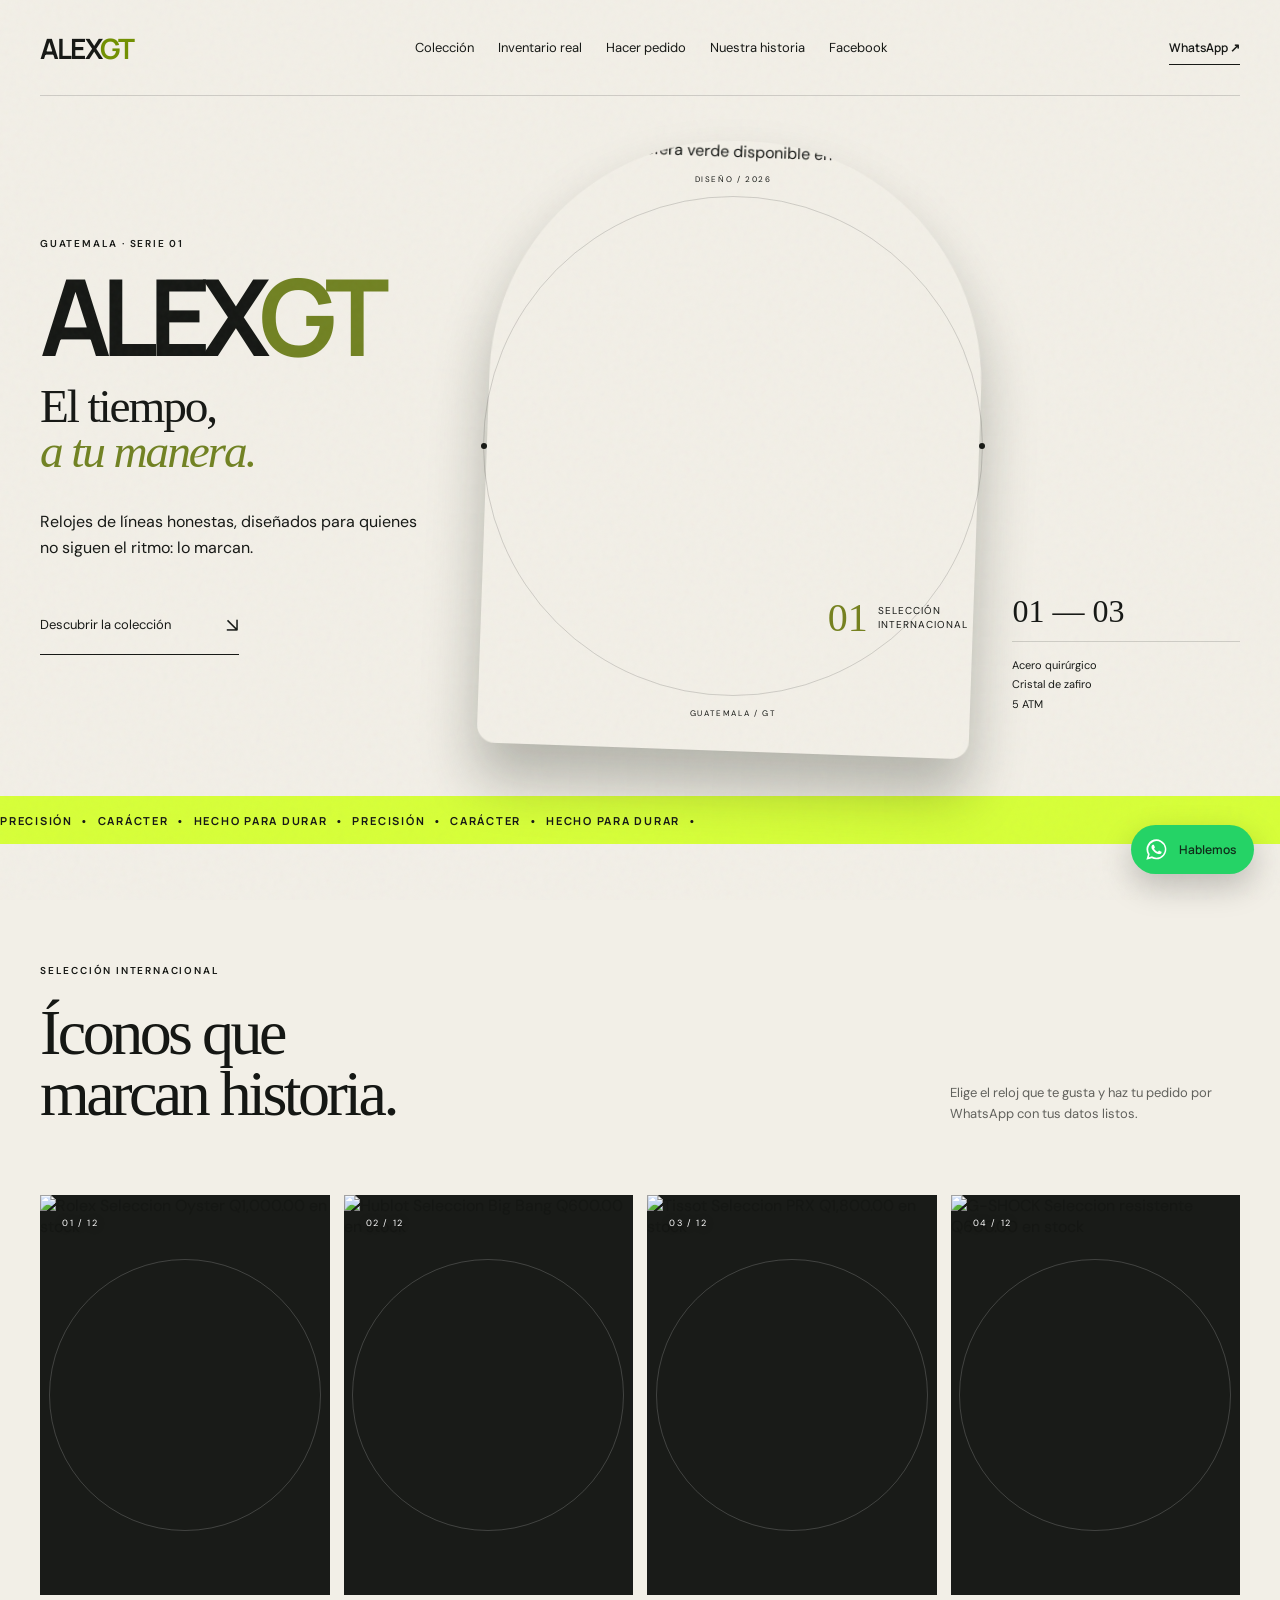
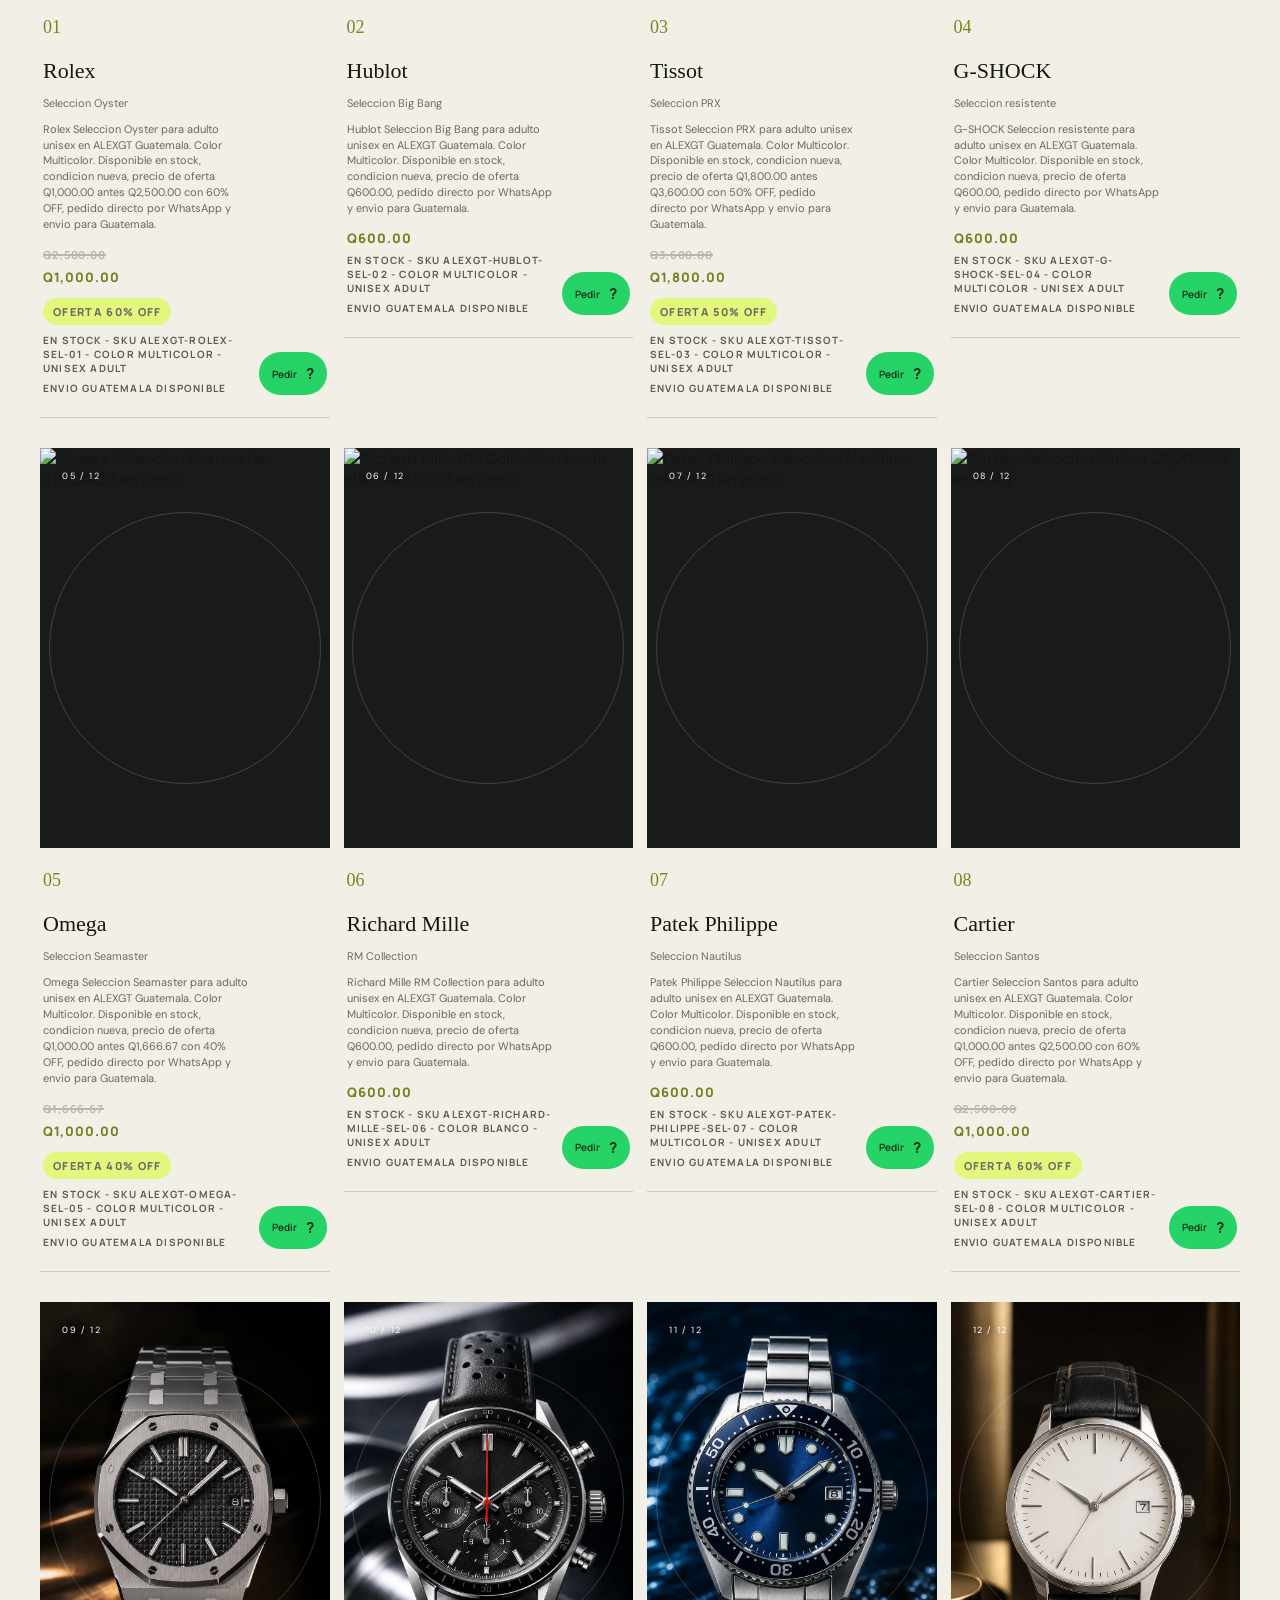
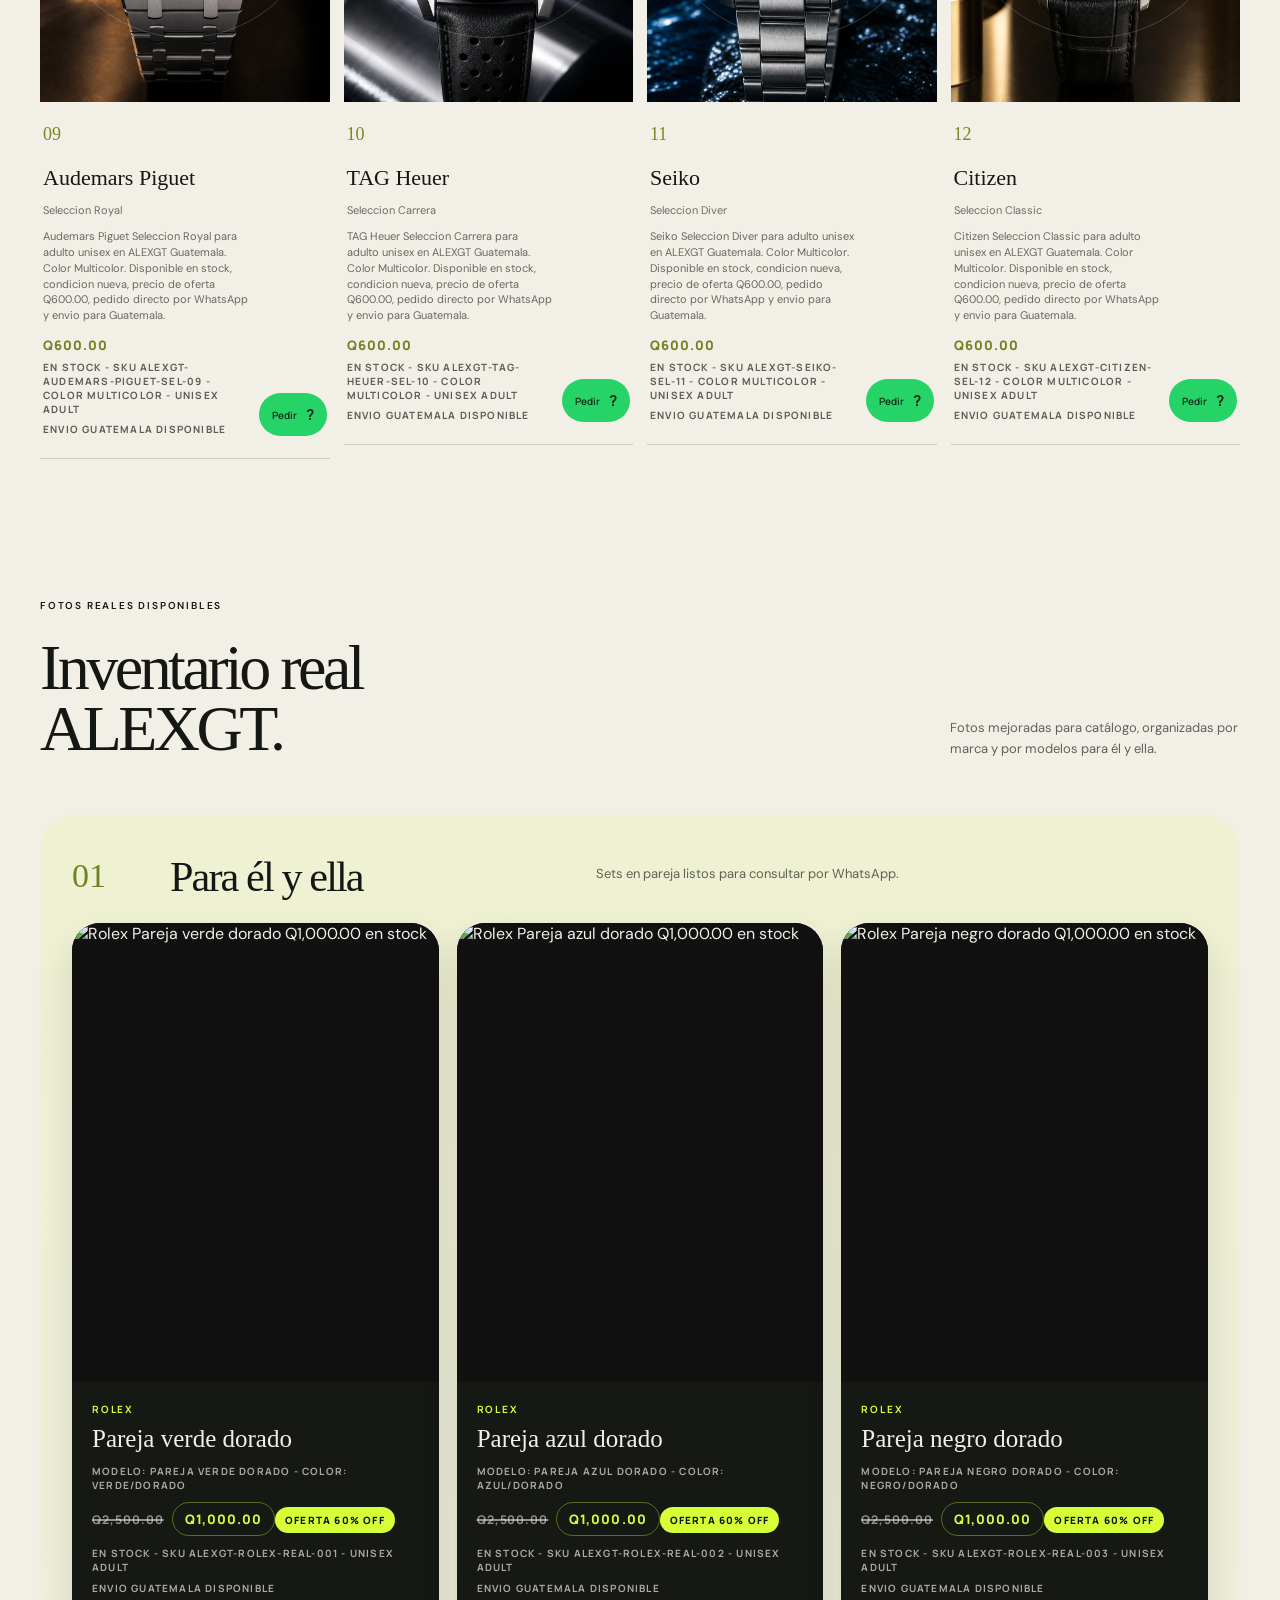
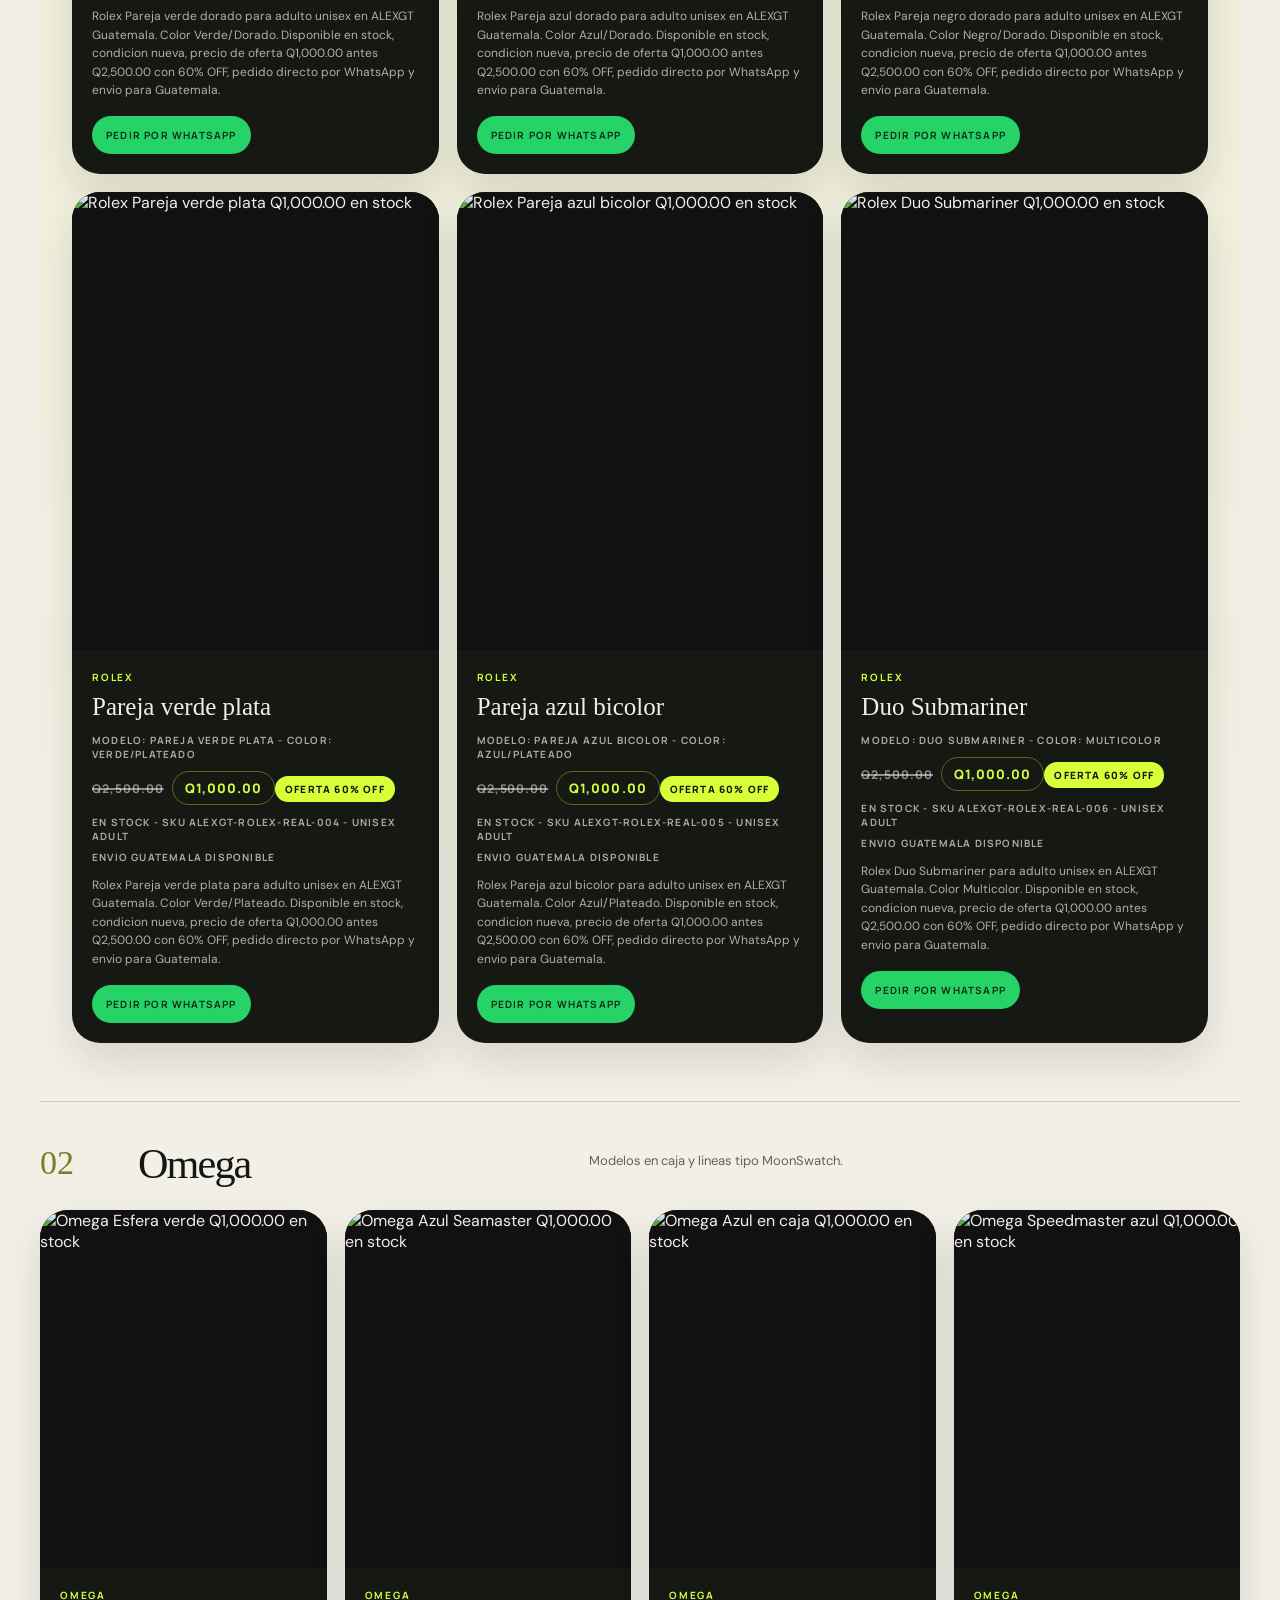
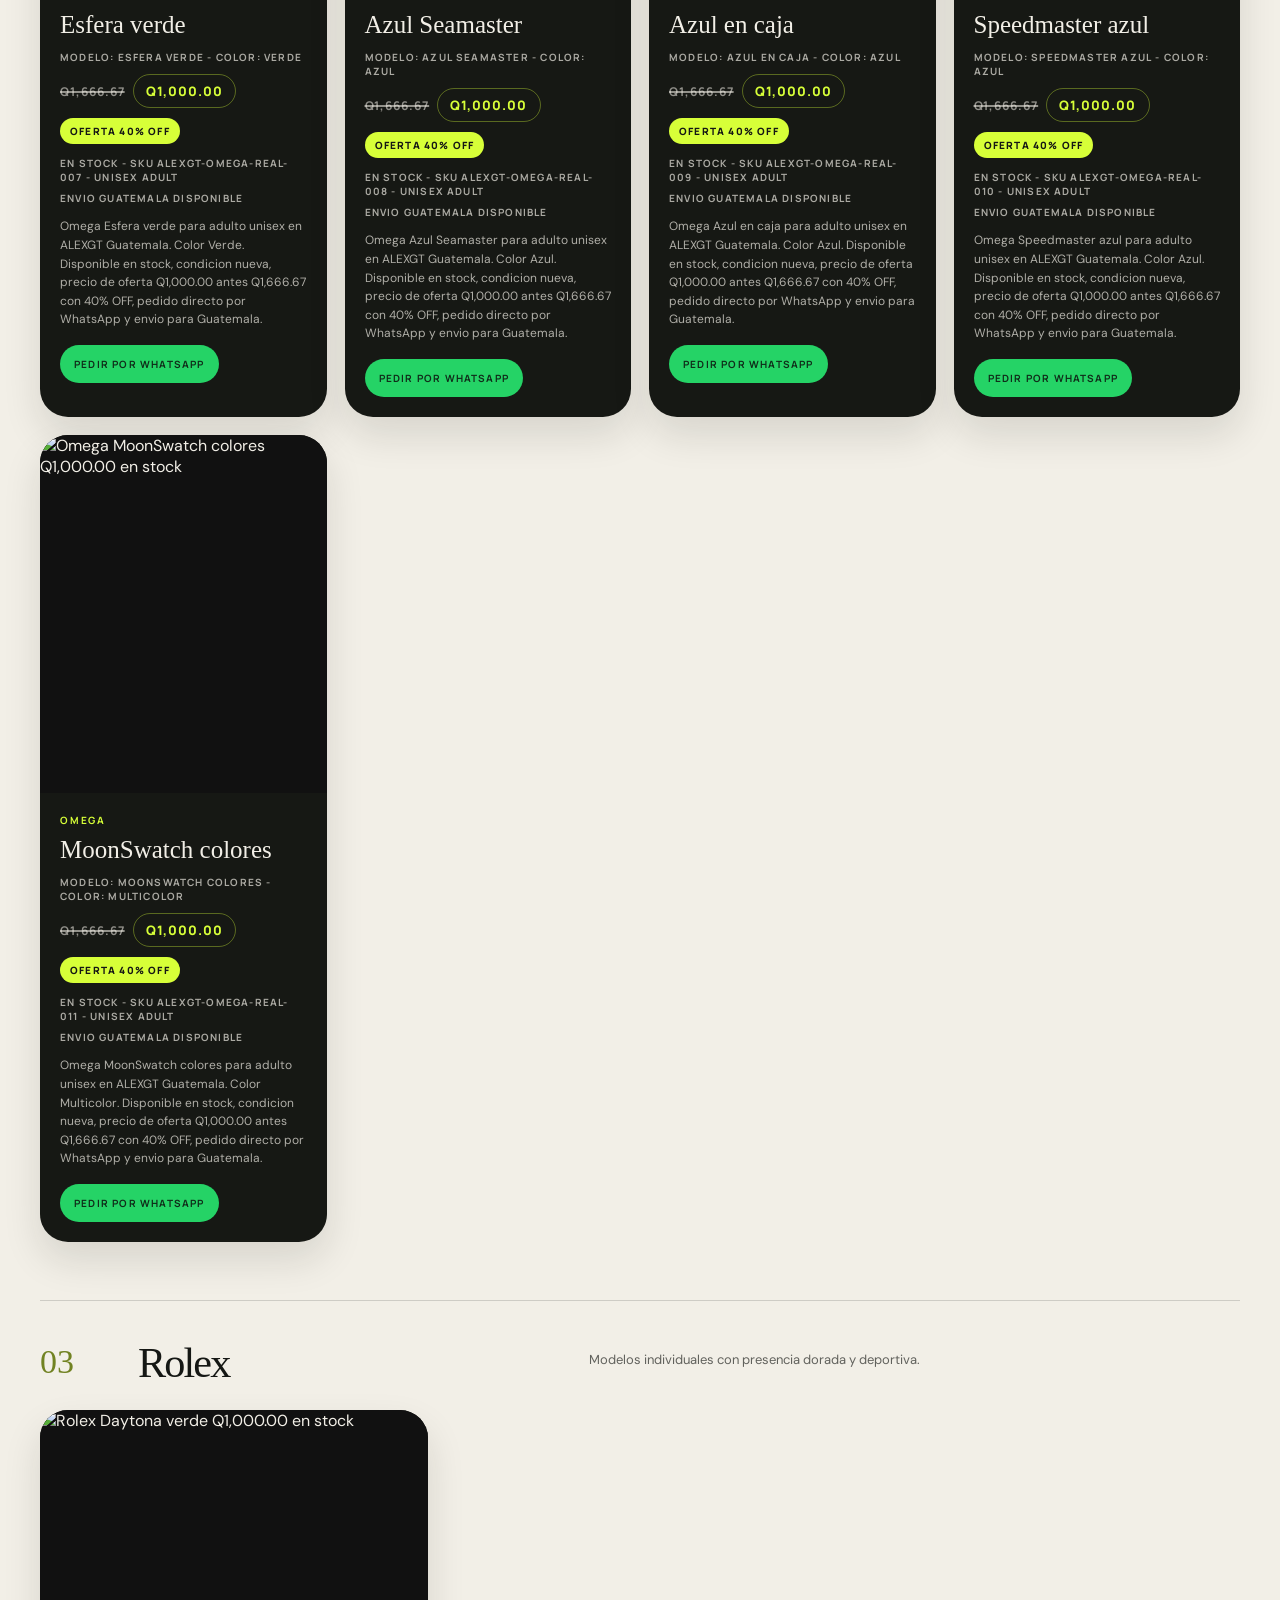
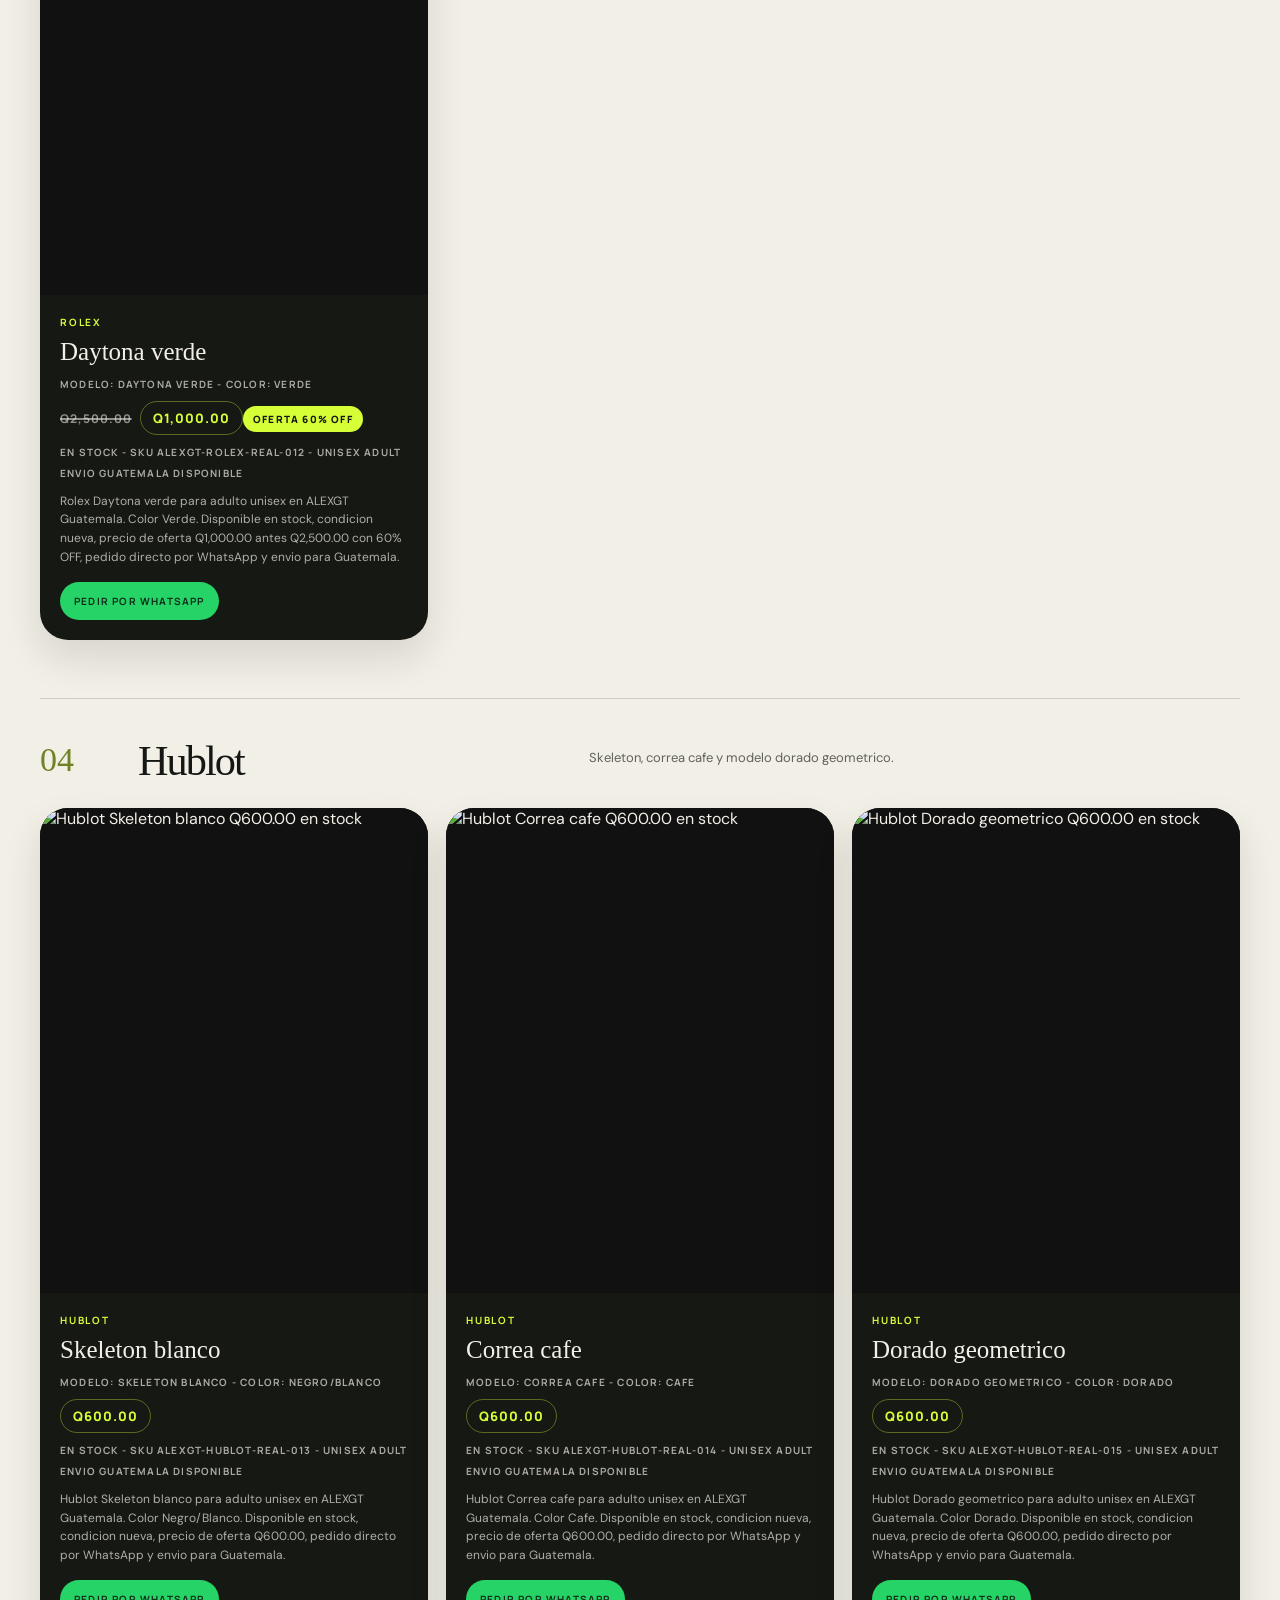
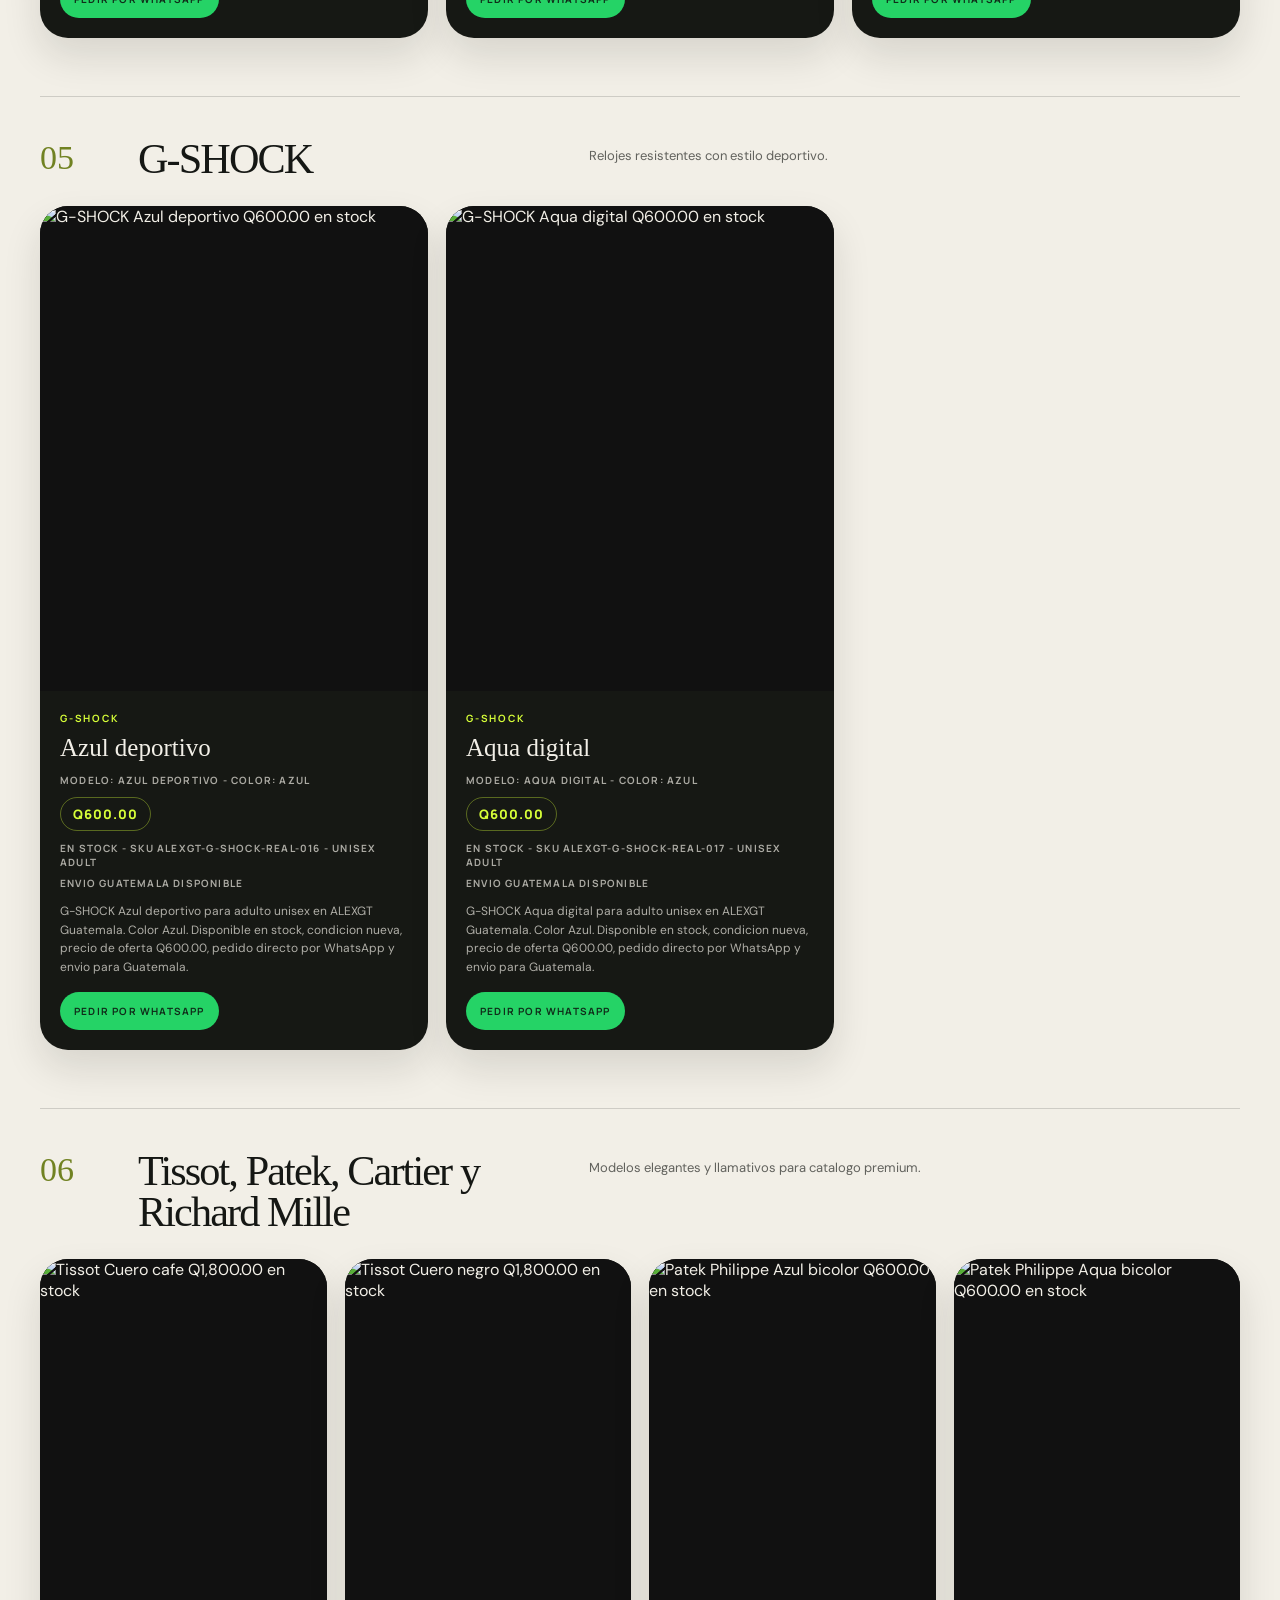
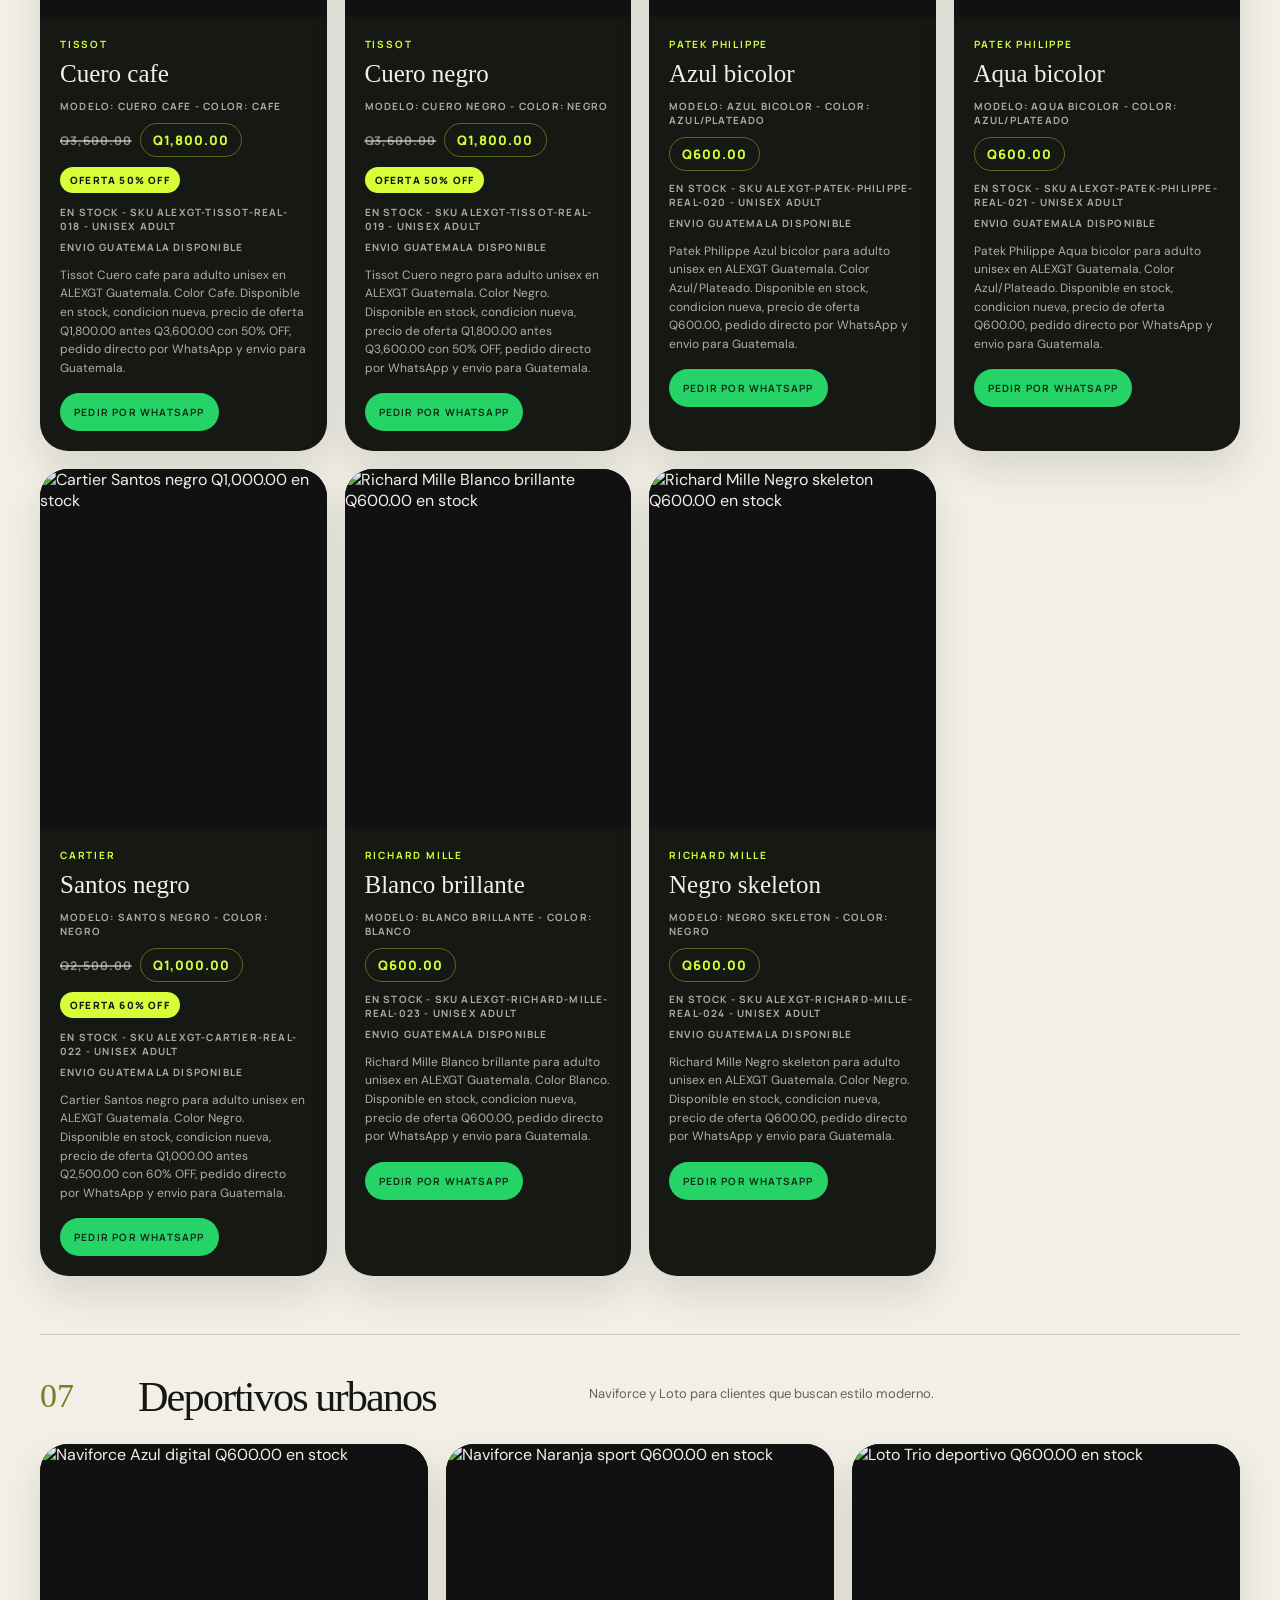
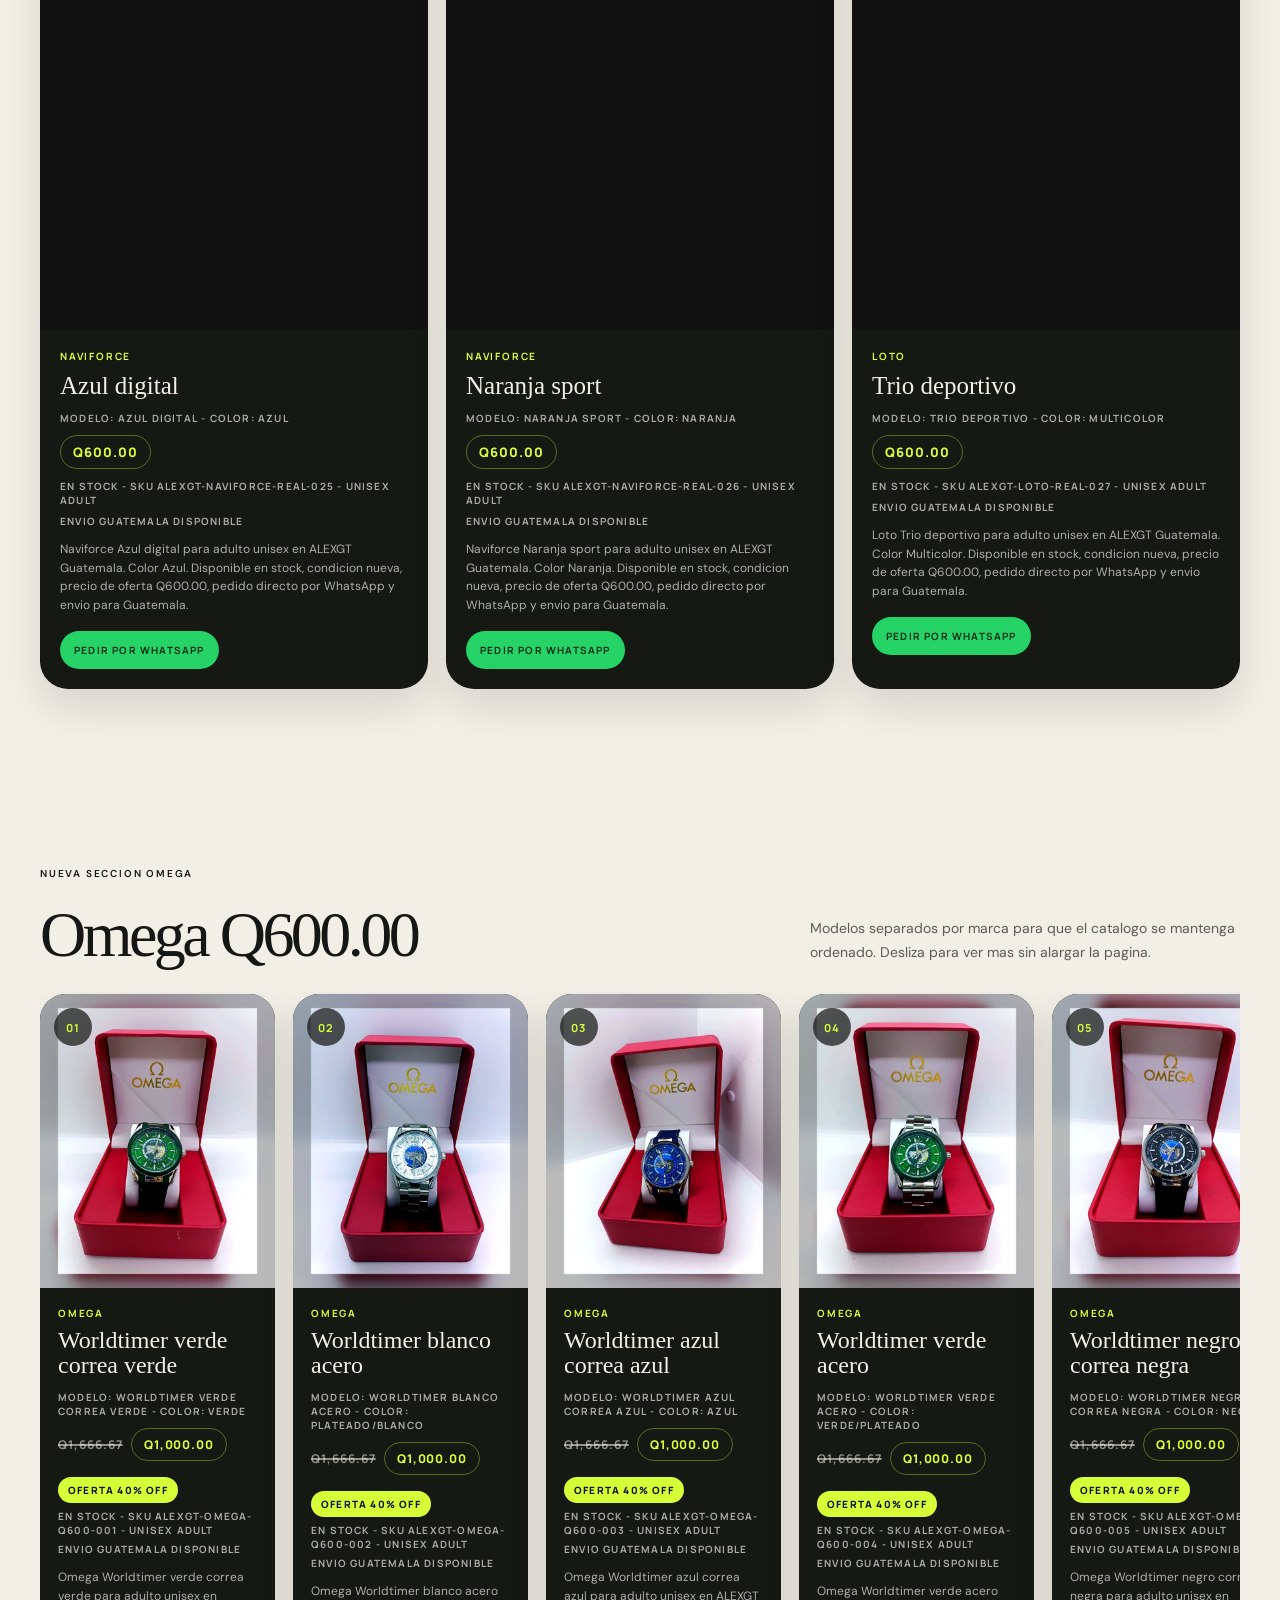
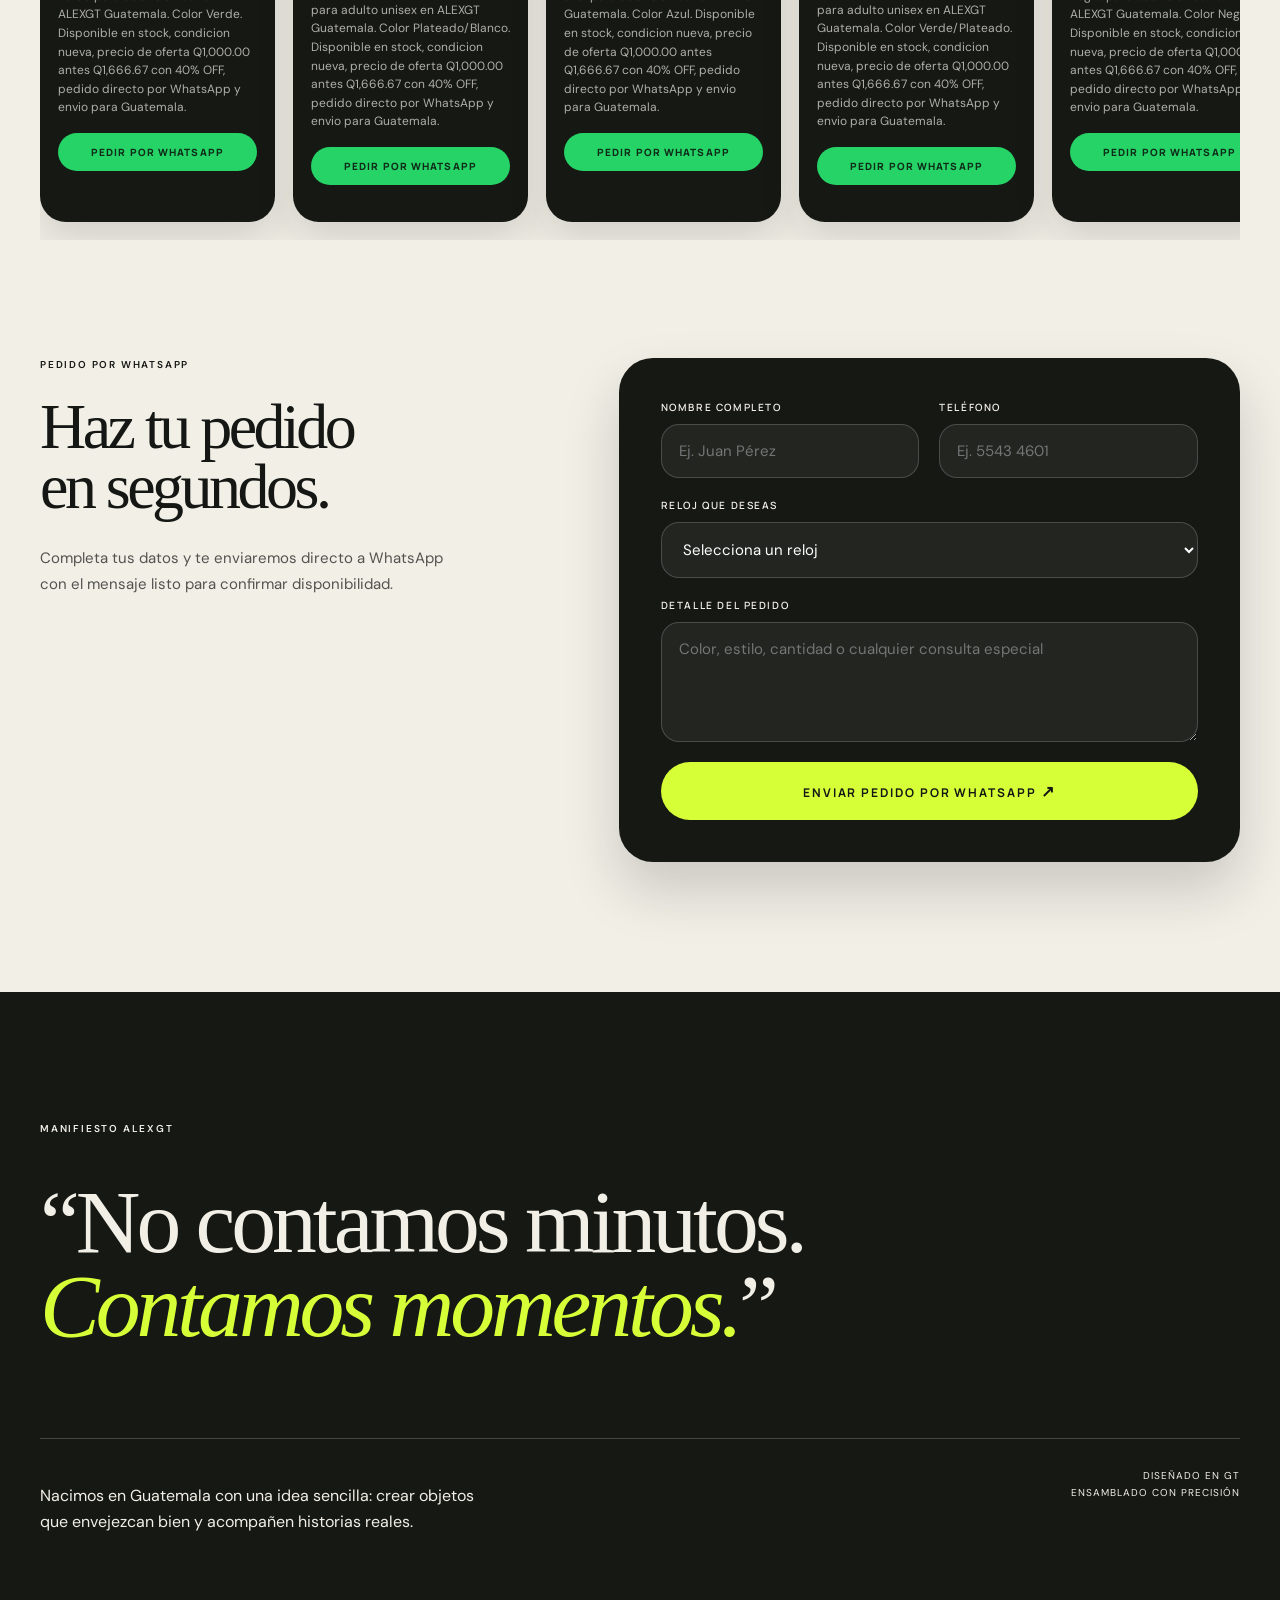
==== commit 935c7791: "Update Richard Mille Merchant listing" ====
--- a/index.html
+++ b/index.html
@@ -24,7 +24,7 @@
   <link rel="preconnect" href="https://fonts.gstatic.com" crossorigin>
   <link href="https://fonts.googleapis.com/css2?family=DM+Sans:wght@400;500;600&family=Manrope:wght@600;700&display=swap" rel="stylesheet">
   <link rel="stylesheet" href="styles.css?v=alexgt-pedidos-20260709">
-  <script type="application/ld+json">{"@context":"https://schema.org","@graph":[{"@type":"Organization","@id":"https://alexgtrelojes.com/#organization","name":"ALEXGT","url":"https://alexgtrelojes.com","logo":"https://alexgtrelojes.com/assets/social-preview.jpg","image":"https://alexgtrelojes.com/assets/social-preview.jpg","contactPoint":{"@type":"ContactPoint","telephone":"+502 5025-5434","contactType":"customer service","areaServed":"GT","availableLanguage":"es"},"sameAs":["https://www.facebook.com/share/1EhdeK8oF8/"],"hasMerchantReturnPolicy":{"@type":"MerchantReturnPolicy","applicableCountry":"GT","returnPolicyCategory":"https://schema.org/MerchantReturnFiniteReturnWindow","merchantReturnDays":7,"returnMethod":"https://schema.org/ReturnByMail","returnFees":"https://schema.org/ReturnFeesCustomerResponsibility","url":"https://alexgtrelojes.com/politica-devoluciones.html"},"description":"ALEXGT vende relojes en Guatemala con catalogo en linea, precios GTQ, pedidos por WhatsApp y envio para Guatemala."},{"@type":"WebSite","@id":"https://alexgtrelojes.com/#website","url":"https://alexgtrelojes.com","name":"ALEXGT Relojes","publisher":{"@id":"https://alexgtrelojes.com/#organization"},"inLanguage":"es-GT","potentialAction":{"@type":"SearchAction","target":"https://alexgtrelojes.com/#coleccion?q={search_term_string}","query-input":"required name=search_term_string"}},{"@type":"BreadcrumbList","@id":"https://alexgtrelojes.com/#breadcrumb","itemListElement":[{"@type":"ListItem","position":1,"name":"Inicio","item":"https://alexgtrelojes.com/"}]},{"@type":"Product","@id":"https://alexgtrelojes.com/#catalogo-rolex","name":"Rolex Seleccion Oyster","brand":{"@type":"Brand","name":"Rolex"},"model":"Seleccion Oyster","sku":"ALEXGT-ROLEX-SEL-01","mpn":"ALEXGT-ROLEX-SEL-01","color":"Multicolor","category":"Apparel & Accessories > Jewelry > Watches","audience":{"@type":"PeopleAudience","suggestedGender":"unisex","suggestedMinAge":18},"description":"Rolex Seleccion Oyster para adulto unisex en ALEXGT Guatemala. Color Multicolor. Disponible en stock, condicion nueva, precio de oferta Q1,000.00 antes Q2,500.00 con 60% OFF, pedido directo por WhatsApp y envio para Guatemala.","image":"https://alexgtrelojes.com/assets/watches/rolex.webp","url":"https://alexgtrelojes.com/#catalogo-rolex","offers":{"@type":"Offer","price":"1000.00","priceCurrency":"GTQ","availability":"https://schema.org/InStock","url":"https://alexgtrelojes.com/#catalogo-rolex","itemCondition":"https://schema.org/NewCondition","priceSpecification":[{"@type":"UnitPriceSpecification","price":"2500.00","priceCurrency":"GTQ","name":"Precio anterior"},{"@type":"UnitPriceSpecification","price":"1000.00","priceCurrency":"GTQ","name":"Oferta 60% OFF"}],"shippingDetails":{"@type":"OfferShippingDetails","shippingDestination":{"@type":"DefinedRegion","addressCountry":"GT"},"shippingRate":{"@type":"MonetaryAmount","value":"0.00","currency":"GTQ"},"deliveryTime":{"@type":"ShippingDeliveryTime","handlingTime":{"@type":"QuantitativeValue","minValue":0,"maxValue":1,"unitCode":"DAY"},"transitTime":{"@type":"QuantitativeValue","minValue":1,"maxValue":3,"unitCode":"DAY"}}},"hasMerchantReturnPolicy":{"@type":"MerchantReturnPolicy","applicableCountry":"GT","returnPolicyCategory":"https://schema.org/MerchantReturnFiniteReturnWindow","merchantReturnDays":7,"returnMethod":"https://schema.org/ReturnByMail","returnFees":"https://schema.org/ReturnFeesCustomerResponsibility","url":"https://alexgtrelojes.com/politica-devoluciones.html"}}},{"@type":"Product","@id":"https://alexgtrelojes.com/#catalogo-hublot","name":"Hublot Seleccion Big Bang","brand":{"@type":"Brand","name":"Hublot"},"model":"Seleccion Big Bang","sku":"ALEXGT-HUBLOT-SEL-02","mpn":"ALEXGT-HUBLOT-SEL-02","color":"Multicolor","category":"Apparel & Accessories > Jewelry > Watches","audience":{"@type":"PeopleAudience","suggestedGender":"unisex","suggestedMinAge":18},"description":"Hublot Seleccion Big Bang para adulto unisex en ALEXGT Guatemala. Color Multicolor. Disponible en stock, condicion nueva, precio de oferta Q600.00, pedido directo por WhatsApp y envio para Guatemala.","image":"https://alexgtrelojes.com/assets/watches/hublot.webp","url":"https://alexgtrelojes.com/#catalogo-hublot","offers":{"@type":"Offer","price":"600.00","priceCurrency":"GTQ","availability":"https://schema.org/InStock","url":"https://alexgtrelojes.com/#catalogo-hublot","itemCondition":"https://schema.org/NewCondition","shippingDetails":{"@type":"OfferShippingDetails","shippingDestination":{"@type":"DefinedRegion","addressCountry":"GT"},"shippingRate":{"@type":"MonetaryAmount","value":"0.00","currency":"GTQ"},"deliveryTime":{"@type":"ShippingDeliveryTime","handlingTime":{"@type":"QuantitativeValue","minValue":0,"maxValue":1,"unitCode":"DAY"},"transitTime":{"@type":"QuantitativeValue","minValue":1,"maxValue":3,"unitCode":"DAY"}}},"hasMerchantReturnPolicy":{"@type":"MerchantReturnPolicy","applicableCountry":"GT","returnPolicyCategory":"https://schema.org/MerchantReturnFiniteReturnWindow","merchantReturnDays":7,"returnMethod":"https://schema.org/ReturnByMail","returnFees":"https://schema.org/ReturnFeesCustomerResponsibility","url":"https://alexgtrelojes.com/politica-devoluciones.html"}}},{"@type":"Product","@id":"https://alexgtrelojes.com/#catalogo-tissot","name":"Tissot Seleccion PRX","brand":{"@type":"Brand","name":"Tissot"},"model":"Seleccion PRX","sku":"ALEXGT-TISSOT-SEL-03","mpn":"ALEXGT-TISSOT-SEL-03","color":"Multicolor","category":"Apparel & Accessories > Jewelry > Watches","audience":{"@type":"PeopleAudience","suggestedGender":"unisex","suggestedMinAge":18},"description":"Tissot Seleccion PRX para adulto unisex en ALEXGT Guatemala. Color Multicolor. Disponible en stock, condicion nueva, precio de oferta Q1,800.00 antes Q3,600.00 con 50% OFF, pedido directo por WhatsApp y envio para Guatemala.","image":"https://alexgtrelojes.com/assets/watches/tissot.webp","url":"https://alexgtrelojes.com/#catalogo-tissot","offers":{"@type":"Offer","price":"1800.00","priceCurrency":"GTQ","availability":"https://schema.org/InStock","url":"https://alexgtrelojes.com/#catalogo-tissot","itemCondition":"https://schema.org/NewCondition","priceSpecification":[{"@type":"UnitPriceSpecification","price":"3600.00","priceCurrency":"GTQ","name":"Precio anterior"},{"@type":"UnitPriceSpecification","price":"1800.00","priceCurrency":"GTQ","name":"Oferta 50% OFF"}],"shippingDetails":{"@type":"OfferShippingDetails","shippingDestination":{"@type":"DefinedRegion","addressCountry":"GT"},"shippingRate":{"@type":"MonetaryAmount","value":"0.00","currency":"GTQ"},"deliveryTime":{"@type":"ShippingDeliveryTime","handlingTime":{"@type":"QuantitativeValue","minValue":0,"maxValue":1,"unitCode":"DAY"},"transitTime":{"@type":"QuantitativeValue","minValue":1,"maxValue":3,"unitCode":"DAY"}}},"hasMerchantReturnPolicy":{"@type":"MerchantReturnPolicy","applicableCountry":"GT","returnPolicyCategory":"https://schema.org/MerchantReturnFiniteReturnWindow","merchantReturnDays":7,"returnMethod":"https://schema.org/ReturnByMail","returnFees":"https://schema.org/ReturnFeesCustomerResponsibility","url":"https://alexgtrelojes.com/politica-devoluciones.html"}}},{"@type":"Product","@id":"https://alexgtrelojes.com/#catalogo-g-shock","name":"G-SHOCK Seleccion resistente","brand":{"@type":"Brand","name":"G-SHOCK"},"model":"Seleccion resistente","sku":"ALEXGT-G-SHOCK-SEL-04","mpn":"ALEXGT-G-SHOCK-SEL-04","color":"Multicolor","category":"Apparel & Accessories > Jewelry > Watches","audience":{"@type":"PeopleAudience","suggestedGender":"unisex","suggestedMinAge":18},"description":"G-SHOCK Seleccion resistente para adulto unisex en ALEXGT Guatemala. Color Multicolor. Disponible en stock, condicion nueva, precio de oferta Q600.00, pedido directo por WhatsApp y envio para Guatemala.","image":"https://alexgtrelojes.com/assets/watches/gshock.webp","url":"https://alexgtrelojes.com/#catalogo-g-shock","offers":{"@type":"Offer","price":"600.00","priceCurrency":"GTQ","availability":"https://schema.org/InStock","url":"https://alexgtrelojes.com/#catalogo-g-shock","itemCondition":"https://schema.org/NewCondition","shippingDetails":{"@type":"OfferShippingDetails","shippingDestination":{"@type":"DefinedRegion","addressCountry":"GT"},"shippingRate":{"@type":"MonetaryAmount","value":"0.00","currency":"GTQ"},"deliveryTime":{"@type":"ShippingDeliveryTime","handlingTime":{"@type":"QuantitativeValue","minValue":0,"maxValue":1,"unitCode":"DAY"},"transitTime":{"@type":"QuantitativeValue","minValue":1,"maxValue":3,"unitCode":"DAY"}}},"hasMerchantReturnPolicy":{"@type":"MerchantReturnPolicy","applicableCountry":"GT","returnPolicyCategory":"https://schema.org/MerchantReturnFiniteReturnWindow","merchantReturnDays":7,"returnMethod":"https://schema.org/ReturnByMail","returnFees":"https://schema.org/ReturnFeesCustomerResponsibility","url":"https://alexgtrelojes.com/politica-devoluciones.html"}}},{"@type":"Product","@id":"https://alexgtrelojes.com/#catalogo-omega","name":"Omega Seleccion Seamaster","brand":{"@type":"Brand","name":"Omega"},"model":"Seleccion Seamaster","sku":"ALEXGT-OMEGA-SEL-05","mpn":"ALEXGT-OMEGA-SEL-05","color":"Multicolor","category":"Apparel & Accessories > Jewelry > Watches","audience":{"@type":"PeopleAudience","suggestedGender":"unisex","suggestedMinAge":18},"description":"Omega Seleccion Seamaster para adulto unisex en ALEXGT Guatemala. Color Multicolor. Disponible en stock, condicion nueva, precio de oferta Q1,000.00 antes Q1,666.67 con 40% OFF, pedido directo por WhatsApp y envio para Guatemala.","image":"https://alexgtrelojes.com/assets/watches/omega.webp","url":"https://alexgtrelojes.com/#catalogo-omega","offers":{"@type":"Offer","price":"1000.00","priceCurrency":"GTQ","availability":"https://schema.org/InStock","url":"https://alexgtrelojes.com/#catalogo-omega","itemCondition":"https://schema.org/NewCondition","priceSpecification":[{"@type":"UnitPriceSpecification","price":"1666.67","priceCurrency":"GTQ","name":"Precio anterior"},{"@type":"UnitPriceSpecification","price":"1000.00","priceCurrency":"GTQ","name":"Oferta 40% OFF"}],"shippingDetails":{"@type":"OfferShippingDetails","shippingDestination":{"@type":"DefinedRegion","addressCountry":"GT"},"shippingRate":{"@type":"MonetaryAmount","value":"0.00","currency":"GTQ"},"deliveryTime":{"@type":"ShippingDeliveryTime","handlingTime":{"@type":"QuantitativeValue","minValue":0,"maxValue":1,"unitCode":"DAY"},"transitTime":{"@type":"QuantitativeValue","minValue":1,"maxValue":3,"unitCode":"DAY"}}},"hasMerchantReturnPolicy":{"@type":"MerchantReturnPolicy","applicableCountry":"GT","returnPolicyCategory":"https://schema.org/MerchantReturnFiniteReturnWindow","merchantReturnDays":7,"returnMethod":"https://schema.org/ReturnByMail","returnFees":"https://schema.org/ReturnFeesCustomerResponsibility","url":"https://alexgtrelojes.com/politica-devoluciones.html"}}},{"@type":"Product","@id":"https://alexgtrelojes.com/#catalogo-richard-mille","name":"Richard Mille Seleccion RM","brand":{"@type":"Brand","name":"Richard Mille"},"model":"Seleccion RM","sku":"ALEXGT-RICHARD-MILLE-SEL-06","mpn":"ALEXGT-RICHARD-MILLE-SEL-06","color":"Multicolor","category":"Apparel & Accessories > Jewelry > Watches","audience":{"@type":"PeopleAudience","suggestedGender":"unisex","suggestedMinAge":18},"description":"Richard Mille Seleccion RM para adulto unisex en ALEXGT Guatemala. Color Multicolor. Disponible en stock, condicion nueva, precio de oferta Q600.00, pedido directo por WhatsApp y envio para Guatemala.","image":"https://alexgtrelojes.com/assets/watches/richard-mille.webp","url":"https://alexgtrelojes.com/#catalogo-richard-mille","offers":{"@type":"Offer","price":"600.00","priceCurrency":"GTQ","availability":"https://schema.org/InStock","url":"https://alexgtrelojes.com/#catalogo-richard-mille","itemCondition":"https://schema.org/NewCondition","shippingDetails":{"@type":"OfferShippingDetails","shippingDestination":{"@type":"DefinedRegion","addressCountry":"GT"},"shippingRate":{"@type":"MonetaryAmount","value":"0.00","currency":"GTQ"},"deliveryTime":{"@type":"ShippingDeliveryTime","handlingTime":{"@type":"QuantitativeValue","minValue":0,"maxValue":1,"unitCode":"DAY"},"transitTime":{"@type":"QuantitativeValue","minValue":1,"maxValue":3,"unitCode":"DAY"}}},"hasMerchantReturnPolicy":{"@type":"MerchantReturnPolicy","applicableCountry":"GT","returnPolicyCategory":"https://schema.org/MerchantReturnFiniteReturnWindow","merchantReturnDays":7,"returnMethod":"https://schema.org/ReturnByMail","returnFees":"https://schema.org/ReturnFeesCustomerResponsibility","url":"https://alexgtrelojes.com/politica-devoluciones.html"}}},{"@type":"Product","@id":"https://alexgtrelojes.com/#catalogo-patek-philippe","name":"Patek Philippe Seleccion Nautilus","brand":{"@type":"Brand","name":"Patek Philippe"},"model":"Seleccion Nautilus","sku":"ALEXGT-PATEK-PHILIPPE-SEL-07","mpn":"ALEXGT-PATEK-PHILIPPE-SEL-07","color":"Multicolor","category":"Apparel & Accessories > Jewelry > Watches","audience":{"@type":"PeopleAudience","suggestedGender":"unisex","suggestedMinAge":18},"description":"Patek Philippe Seleccion Nautilus para adulto unisex en ALEXGT Guatemala. Color Multicolor. Disponible en stock, condicion nueva, precio de oferta Q600.00, pedido directo por WhatsApp y envio para Guatemala.","image":"https://alexgtrelojes.com/assets/watches/patek-philippe.webp","url":"https://alexgtrelojes.com/#catalogo-patek-philippe","offers":{"@type":"Offer","price":"600.00","priceCurrency":"GTQ","availability":"https://schema.org/InStock","url":"https://alexgtrelojes.com/#catalogo-patek-philippe","itemCondition":"https://schema.org/NewCondition","shippingDetails":{"@type":"OfferShippingDetails","shippingDestination":{"@type":"DefinedRegion","addressCountry":"GT"},"shippingRate":{"@type":"MonetaryAmount","value":"0.00","currency":"GTQ"},"deliveryTime":{"@type":"ShippingDeliveryTime","handlingTime":{"@type":"QuantitativeValue","minValue":0,"maxValue":1,"unitCode":"DAY"},"transitTime":{"@type":"QuantitativeValue","minValue":1,"maxValue":3,"unitCode":"DAY"}}},"hasMerchantReturnPolicy":{"@type":"MerchantReturnPolicy","applicableCountry":"GT","returnPolicyCategory":"https://schema.org/MerchantReturnFiniteReturnWindow","merchantReturnDays":7,"returnMethod":"https://schema.org/ReturnByMail","returnFees":"https://schema.org/ReturnFeesCustomerResponsibility","url":"https://alexgtrelojes.com/politica-devoluciones.html"}}},{"@type":"Product","@id":"https://alexgtrelojes.com/#catalogo-cartier","name":"Cartier Seleccion Santos","brand":{"@type":"Brand","name":"Cartier"},"model":"Seleccion Santos","sku":"ALEXGT-CARTIER-SEL-08","mpn":"ALEXGT-CARTIER-SEL-08","color":"Multicolor","category":"Apparel & Accessories > Jewelry > Watches","audience":{"@type":"PeopleAudience","suggestedGender":"unisex","suggestedMinAge":18},"description":"Cartier Seleccion Santos para adulto unisex en ALEXGT Guatemala. Color Multicolor. Disponible en stock, condicion nueva, precio de oferta Q1,000.00 antes Q2,500.00 con 60% OFF, pedido directo por WhatsApp y envio para Guatemala.","image":"https://alexgtrelojes.com/assets/watches/cartier.webp","url":"https://alexgtrelojes.com/#catalogo-cartier","offers":{"@type":"Offer","price":"1000.00","priceCurrency":"GTQ","availability":"https://schema.org/InStock","url":"https://alexgtrelojes.com/#catalogo-cartier","itemCondition":"https://schema.org/NewCondition","priceSpecification":[{"@type":"UnitPriceSpecification","price":"2500.00","priceCurrency":"GTQ","name":"Precio anterior"},{"@type":"UnitPriceSpecification","price":"1000.00","priceCurrency":"GTQ","name":"Oferta 60% OFF"}],"shippingDetails":{"@type":"OfferShippingDetails","shippingDestination":{"@type":"DefinedRegion","addressCountry":"GT"},"shippingRate":{"@type":"MonetaryAmount","value":"0.00","currency":"GTQ"},"deliveryTime":{"@type":"ShippingDeliveryTime","handlingTime":{"@type":"QuantitativeValue","minValue":0,"maxValue":1,"unitCode":"DAY"},"transitTime":{"@type":"QuantitativeValue","minValue":1,"maxValue":3,"unitCode":"DAY"}}},"hasMerchantReturnPolicy":{"@type":"MerchantReturnPolicy","applicableCountry":"GT","returnPolicyCategory":"https://schema.org/MerchantReturnFiniteReturnWindow","merchantReturnDays":7,"returnMethod":"https://schema.org/ReturnByMail","returnFees":"https://schema.org/ReturnFeesCustomerResponsibility","url":"https://alexgtrelojes.com/politica-devoluciones.html"}}},{"@type":"Product","@id":"https://alexgtrelojes.com/#catalogo-audemars-piguet","name":"Audemars Piguet Seleccion Royal","brand":{"@type":"Brand","name":"Audemars Piguet"},"model":"Seleccion Royal","sku":"ALEXGT-AUDEMARS-PIGUET-SEL-09","mpn":"ALEXGT-AUDEMARS-PIGUET-SEL-09","color":"Multicolor","category":"Apparel & Accessories > Jewelry > Watches","audience":{"@type":"PeopleAudience","suggestedGender":"unisex","suggestedMinAge":18},"description":"Audemars Piguet Seleccion Royal para adulto unisex en ALEXGT Guatemala. Color Multicolor. Disponible en stock, condicion nueva, precio de oferta Q600.00, pedido directo por WhatsApp y envio para Guatemala.","image":"https://alexgtrelojes.com/assets/watches/audemars-piguet.webp","url":"https://alexgtrelojes.com/#catalogo-audemars-piguet","offers":{"@type":"Offer","price":"600.00","priceCurrency":"GTQ","availability":"https://schema.org/InStock","url":"https://alexgtrelojes.com/#catalogo-audemars-piguet","itemCondition":"https://schema.org/NewCondition","shippingDetails":{"@type":"OfferShippingDetails","shippingDestination":{"@type":"DefinedRegion","addressCountry":"GT"},"shippingRate":{"@type":"MonetaryAmount","value":"0.00","currency":"GTQ"},"deliveryTime":{"@type":"ShippingDeliveryTime","handlingTime":{"@type":"QuantitativeValue","minValue":0,"maxValue":1,"unitCode":"DAY"},"transitTime":{"@type":"QuantitativeValue","minValue":1,"maxValue":3,"unitCode":"DAY"}}},"hasMerchantReturnPolicy":{"@type":"MerchantReturnPolicy","applicableCountry":"GT","returnPolicyCategory":"https://schema.org/MerchantReturnFiniteReturnWindow","merchantReturnDays":7,"returnMethod":"https://schema.org/ReturnByMail","returnFees":"https://schema.org/ReturnFeesCustomerResponsibility","url":"https://alexgtrelojes.com/politica-devoluciones.html"}}},{"@type":"Product","@id":"https://alexgtrelojes.com/#catalogo-tag-heuer","name":"TAG Heuer Seleccion Carrera","brand":{"@type":"Brand","name":"TAG Heuer"},"model":"Seleccion Carrera","sku":"ALEXGT-TAG-HEUER-SEL-10","mpn":"ALEXGT-TAG-HEUER-SEL-10","color":"Multicolor","category":"Apparel & Accessories > Jewelry > Watches","audience":{"@type":"PeopleAudience","suggestedGender":"unisex","suggestedMinAge":18},"description":"TAG Heuer Seleccion Carrera para adulto unisex en ALEXGT Guatemala. Color Multicolor. Disponible en stock, condicion nueva, precio de oferta Q600.00, pedido directo por WhatsApp y envio para Guatemala.","image":"https://alexgtrelojes.com/assets/watches/tag-heuer.webp","url":"https://alexgtrelojes.com/#catalogo-tag-heuer","offers":{"@type":"Offer","price":"600.00","priceCurrency":"GTQ","availability":"https://schema.org/InStock","url":"https://alexgtrelojes.com/#catalogo-tag-heuer","itemCondition":"https://schema.org/NewCondition","shippingDetails":{"@type":"OfferShippingDetails","shippingDestination":{"@type":"DefinedRegion","addressCountry":"GT"},"shippingRate":{"@type":"MonetaryAmount","value":"0.00","currency":"GTQ"},"deliveryTime":{"@type":"ShippingDeliveryTime","handlingTime":{"@type":"QuantitativeValue","minValue":0,"maxValue":1,"unitCode":"DAY"},"transitTime":{"@type":"QuantitativeValue","minValue":1,"maxValue":3,"unitCode":"DAY"}}},"hasMerchantReturnPolicy":{"@type":"MerchantReturnPolicy","applicableCountry":"GT","returnPolicyCategory":"https://schema.org/MerchantReturnFiniteReturnWindow","merchantReturnDays":7,"returnMethod":"https://schema.org/ReturnByMail","returnFees":"https://schema.org/ReturnFeesCustomerResponsibility","url":"https://alexgtrelojes.com/politica-devoluciones.html"}}},{"@type":"Product","@id":"https://alexgtrelojes.com/#catalogo-seiko","name":"Seiko Seleccion Diver","brand":{"@type":"Brand","name":"Seiko"},"model":"Seleccion Diver","sku":"ALEXGT-SEIKO-SEL-11","mpn":"ALEXGT-SEIKO-SEL-11","color":"Multicolor","category":"Apparel & Accessories > Jewelry > Watches","audience":{"@type":"PeopleAudience","suggestedGender":"unisex","suggestedMinAge":18},"description":"Seiko Seleccion Diver para adulto unisex en ALEXGT Guatemala. Color Multicolor. Disponible en stock, condicion nueva, precio de oferta Q600.00, pedido directo por WhatsApp y envio para Guatemala.","image":"https://alexgtrelojes.com/assets/watches/seiko.webp","url":"https://alexgtrelojes.com/#catalogo-seiko","offers":{"@type":"Offer","price":"600.00","priceCurrency":"GTQ","availability":"https://schema.org/InStock","url":"https://alexgtrelojes.com/#catalogo-seiko","itemCondition":"https://schema.org/NewCondition","shippingDetails":{"@type":"OfferShippingDetails","shippingDestination":{"@type":"DefinedRegion","addressCountry":"GT"},"shippingRate":{"@type":"MonetaryAmount","value":"0.00","currency":"GTQ"},"deliveryTime":{"@type":"ShippingDeliveryTime","handlingTime":{"@type":"QuantitativeValue","minValue":0,"maxValue":1,"unitCode":"DAY"},"transitTime":{"@type":"QuantitativeValue","minValue":1,"maxValue":3,"unitCode":"DAY"}}},"hasMerchantReturnPolicy":{"@type":"MerchantReturnPolicy","applicableCountry":"GT","returnPolicyCategory":"https://schema.org/MerchantReturnFiniteReturnWindow","merchantReturnDays":7,"returnMethod":"https://schema.org/ReturnByMail","returnFees":"https://schema.org/ReturnFeesCustomerResponsibility","url":"https://alexgtrelojes.com/politica-devoluciones.html"}}},{"@type":"Product","@id":"https://alexgtrelojes.com/#catalogo-citizen","name":"Citizen Seleccion Classic","brand":{"@type":"Brand","name":"Citizen"},"model":"Seleccion Classic","sku":"ALEXGT-CITIZEN-SEL-12","mpn":"ALEXGT-CITIZEN-SEL-12","color":"Multicolor","category":"Apparel & Accessories > Jewelry > Watches","audience":{"@type":"PeopleAudience","suggestedGender":"unisex","suggestedMinAge":18},"description":"Citizen Seleccion Classic para adulto unisex en ALEXGT Guatemala. Color Multicolor. Disponible en stock, condicion nueva, precio de oferta Q600.00, pedido directo por WhatsApp y envio para Guatemala.","image":"https://alexgtrelojes.com/assets/watches/citizen.webp","url":"https://alexgtrelojes.com/#catalogo-citizen","offers":{"@type":"Offer","price":"600.00","priceCurrency":"GTQ","availability":"https://schema.org/InStock","url":"https://alexgtrelojes.com/#catalogo-citizen","itemCondition":"https://schema.org/NewCondition","shippingDetails":{"@type":"OfferShippingDetails","shippingDestination":{"@type":"DefinedRegion","addressCountry":"GT"},"shippingRate":{"@type":"MonetaryAmount","value":"0.00","currency":"GTQ"},"deliveryTime":{"@type":"ShippingDeliveryTime","handlingTime":{"@type":"QuantitativeValue","minValue":0,"maxValue":1,"unitCode":"DAY"},"transitTime":{"@type":"QuantitativeValue","minValue":1,"maxValue":3,"unitCode":"DAY"}}},"hasMerchantReturnPolicy":{"@type":"MerchantReturnPolicy","applicableCountry":"GT","returnPolicyCategory":"https://schema.org/MerchantReturnFiniteReturnWindow","merchantReturnDays":7,"returnMethod":"https://schema.org/ReturnByMail","returnFees":"https://schema.org/ReturnFeesCustomerResponsibility","url":"https://alexgtrelojes.com/politica-devoluciones.html"}}},{"@type":"Product","@id":"https://alexgtrelojes.com/#inventario-rolex-pareja-verde-dorado","name":"Rolex Pareja verde dorado","brand":{"@type":"Brand","name":"Rolex"},"model":"Pareja verde dorado","sku":"ALEXGT-ROLEX-REAL-001","mpn":"ALEXGT-ROLEX-REAL-001","color":"Verde/Dorado","category":"Apparel & Accessories > Jewelry > Watches","audience":{"@type":"PeopleAudience","suggestedGender":"unisex","suggestedMinAge":18},"description":"Rolex Pareja verde dorado para adulto unisex en ALEXGT Guatemala. Color Verde/Dorado. Disponible en stock, condicion nueva, precio de oferta Q1,000.00 antes Q2,500.00 con 60% OFF, pedido directo por WhatsApp y envio para Guatemala.","image":"https://alexgtrelojes.com/assets/real-watches/rolex-pareja-verde-dorado.webp","url":"https://alexgtrelojes.com/#inventario-rolex-pareja-verde-dorado","offers":{"@type":"Offer","price":"1000.00","priceCurrency":"GTQ","availability":"https://schema.org/InStock","url":"https://alexgtrelojes.com/#inventario-rolex-pareja-verde-dorado","itemCondition":"https://schema.org/NewCondition","priceSpecification":[{"@type":"UnitPriceSpecification","price":"2500.00","priceCurrency":"GTQ","name":"Precio anterior"},{"@type":"UnitPriceSpecification","price":"1000.00","priceCurrency":"GTQ","name":"Oferta 60% OFF"}],"shippingDetails":{"@type":"OfferShippingDetails","shippingDestination":{"@type":"DefinedRegion","addressCountry":"GT"},"shippingRate":{"@type":"MonetaryAmount","value":"0.00","currency":"GTQ"},"deliveryTime":{"@type":"ShippingDeliveryTime","handlingTime":{"@type":"QuantitativeValue","minValue":0,"maxValue":1,"unitCode":"DAY"},"transitTime":{"@type":"QuantitativeValue","minValue":1,"maxValue":3,"unitCode":"DAY"}}},"hasMerchantReturnPolicy":{"@type":"MerchantReturnPolicy","applicableCountry":"GT","returnPolicyCategory":"https://schema.org/MerchantReturnFiniteReturnWindow","merchantReturnDays":7,"returnMethod":"https://schema.org/ReturnByMail","returnFees":"https://schema.org/ReturnFeesCustomerResponsibility","url":"https://alexgtrelojes.com/politica-devoluciones.html"}}},{"@type":"Product","@id":"https://alexgtrelojes.com/#inventario-rolex-pareja-azul-dorado","name":"Rolex Pareja azul dorado","brand":{"@type":"Brand","name":"Rolex"},"model":"Pareja azul dorado","sku":"ALEXGT-ROLEX-REAL-002","mpn":"ALEXGT-ROLEX-REAL-002","color":"Azul/Dorado","category":"Apparel & Accessories > Jewelry > Watches","audience":{"@type":"PeopleAudience","suggestedGender":"unisex","suggestedMinAge":18},"description":"Rolex Pareja azul dorado para adulto unisex en ALEXGT Guatemala. Color Azul/Dorado. Disponible en stock, condicion nueva, precio de oferta Q1,000.00 antes Q2,500.00 con 60% OFF, pedido directo por WhatsApp y envio para Guatemala.","image":"https://alexgtrelojes.com/assets/real-watches/rolex-pareja-azul-dorado.webp","url":"https://alexgtrelojes.com/#inventario-rolex-pareja-azul-dorado","offers":{"@type":"Offer","price":"1000.00","priceCurrency":"GTQ","availability":"https://schema.org/InStock","url":"https://alexgtrelojes.com/#inventario-rolex-pareja-azul-dorado","itemCondition":"https://schema.org/NewCondition","priceSpecification":[{"@type":"UnitPriceSpecification","price":"2500.00","priceCurrency":"GTQ","name":"Precio anterior"},{"@type":"UnitPriceSpecification","price":"1000.00","priceCurrency":"GTQ","name":"Oferta 60% OFF"}],"shippingDetails":{"@type":"OfferShippingDetails","shippingDestination":{"@type":"DefinedRegion","addressCountry":"GT"},"shippingRate":{"@type":"MonetaryAmount","value":"0.00","currency":"GTQ"},"deliveryTime":{"@type":"ShippingDeliveryTime","handlingTime":{"@type":"QuantitativeValue","minValue":0,"maxValue":1,"unitCode":"DAY"},"transitTime":{"@type":"QuantitativeValue","minValue":1,"maxValue":3,"unitCode":"DAY"}}},"hasMerchantReturnPolicy":{"@type":"MerchantReturnPolicy","applicableCountry":"GT","returnPolicyCategory":"https://schema.org/MerchantReturnFiniteReturnWindow","merchantReturnDays":7,"returnMethod":"https://schema.org/ReturnByMail","returnFees":"https://schema.org/ReturnFeesCustomerResponsibility","url":"https://alexgtrelojes.com/politica-devoluciones.html"}}},{"@type":"Product","@id":"https://alexgtrelojes.com/#inventario-rolex-pareja-negro-dorado","name":"Rolex Pareja negro dorado","brand":{"@type":"Brand","name":"Rolex"},"model":"Pareja negro dorado","sku":"ALEXGT-ROLEX-REAL-003","mpn":"ALEXGT-ROLEX-REAL-003","color":"Negro/Dorado","category":"Apparel & Accessories > Jewelry > Watches","audience":{"@type":"PeopleAudience","suggestedGender":"unisex","suggestedMinAge":18},"description":"Rolex Pareja negro dorado para adulto unisex en ALEXGT Guatemala. Color Negro/Dorado. Disponible en stock, condicion nueva, precio de oferta Q1,000.00 antes Q2,500.00 con 60% OFF, pedido directo por WhatsApp y envio para Guatemala.","image":"https://alexgtrelojes.com/assets/real-watches/rolex-pareja-negro-dorado.webp","url":"https://alexgtrelojes.com/#inventario-rolex-pareja-negro-dorado","offers":{"@type":"Offer","price":"1000.00","priceCurrency":"GTQ","availability":"https://schema.org/InStock","url":"https://alexgtrelojes.com/#inventario-rolex-pareja-negro-dorado","itemCondition":"https://schema.org/NewCondition","priceSpecification":[{"@type":"UnitPriceSpecification","price":"2500.00","priceCurrency":"GTQ","name":"Precio anterior"},{"@type":"UnitPriceSpecification","price":"1000.00","priceCurrency":"GTQ","name":"Oferta 60% OFF"}],"shippingDetails":{"@type":"OfferShippingDetails","shippingDestination":{"@type":"DefinedRegion","addressCountry":"GT"},"shippingRate":{"@type":"MonetaryAmount","value":"0.00","currency":"GTQ"},"deliveryTime":{"@type":"ShippingDeliveryTime","handlingTime":{"@type":"QuantitativeValue","minValue":0,"maxValue":1,"unitCode":"DAY"},"transitTime":{"@type":"QuantitativeValue","minValue":1,"maxValue":3,"unitCode":"DAY"}}},"hasMerchantReturnPolicy":{"@type":"MerchantReturnPolicy","applicableCountry":"GT","returnPolicyCategory":"https://schema.org/MerchantReturnFiniteReturnWindow","merchantReturnDays":7,"returnMethod":"https://schema.org/ReturnByMail","returnFees":"https://schema.org/ReturnFeesCustomerResponsibility","url":"https://alexgtrelojes.com/politica-devoluciones.html"}}},{"@type":"Product","@id":"https://alexgtrelojes.com/#inventario-rolex-pareja-verde-plata","name":"Rolex Pareja verde plata","brand":{"@type":"Brand","name":"Rolex"},"model":"Pareja verde plata","sku":"ALEXGT-ROLEX-REAL-004","mpn":"ALEXGT-ROLEX-REAL-004","color":"Verde/Plateado","category":"Apparel & Accessories > Jewelry > Watches","audience":{"@type":"PeopleAudience","suggestedGender":"unisex","suggestedMinAge":18},"description":"Rolex Pareja verde plata para adulto unisex en ALEXGT Guatemala. Color Verde/Plateado. Disponible en stock, condicion nueva, precio de oferta Q1,000.00 antes Q2,500.00 con 60% OFF, pedido directo por WhatsApp y envio para Guatemala.","image":"https://alexgtrelojes.com/assets/real-watches/rolex-pareja-verde-plata.webp","url":"https://alexgtrelojes.com/#inventario-rolex-pareja-verde-plata","offers":{"@type":"Offer","price":"1000.00","priceCurrency":"GTQ","availability":"https://schema.org/InStock","url":"https://alexgtrelojes.com/#inventario-rolex-pareja-verde-plata","itemCondition":"https://schema.org/NewCondition","priceSpecification":[{"@type":"UnitPriceSpecification","price":"2500.00","priceCurrency":"GTQ","name":"Precio anterior"},{"@type":"UnitPriceSpecification","price":"1000.00","priceCurrency":"GTQ","name":"Oferta 60% OFF"}],"shippingDetails":{"@type":"OfferShippingDetails","shippingDestination":{"@type":"DefinedRegion","addressCountry":"GT"},"shippingRate":{"@type":"MonetaryAmount","value":"0.00","currency":"GTQ"},"deliveryTime":{"@type":"ShippingDeliveryTime","handlingTime":{"@type":"QuantitativeValue","minValue":0,"maxValue":1,"unitCode":"DAY"},"transitTime":{"@type":"QuantitativeValue","minValue":1,"maxValue":3,"unitCode":"DAY"}}},"hasMerchantReturnPolicy":{"@type":"MerchantReturnPolicy","applicableCountry":"GT","returnPolicyCategory":"https://schema.org/MerchantReturnFiniteReturnWindow","merchantReturnDays":7,"returnMethod":"https://schema.org/ReturnByMail","returnFees":"https://schema.org/ReturnFeesCustomerResponsibility","url":"https://alexgtrelojes.com/politica-devoluciones.html"}}},{"@type":"Product","@id":"https://alexgtrelojes.com/#inventario-rolex-pareja-azul-bicolor","name":"Rolex Pareja azul bicolor","brand":{"@type":"Brand","name":"Rolex"},"model":"Pareja azul bicolor","sku":"ALEXGT-ROLEX-REAL-005","mpn":"ALEXGT-ROLEX-REAL-005","color":"Azul/Plateado","category":"Apparel & Accessories > Jewelry > Watches","audience":{"@type":"PeopleAudience","suggestedGender":"unisex","suggestedMinAge":18},"description":"Rolex Pareja azul bicolor para adulto unisex en ALEXGT Guatemala. Color Azul/Plateado. Disponible en stock, condicion nueva, precio de oferta Q1,000.00 antes Q2,500.00 con 60% OFF, pedido directo por WhatsApp y envio para Guatemala.","image":"https://alexgtrelojes.com/assets/real-watches/rolex-pareja-azul-bicolor.webp","url":"https://alexgtrelojes.com/#inventario-rolex-pareja-azul-bicolor","offers":{"@type":"Offer","price":"1000.00","priceCurrency":"GTQ","availability":"https://schema.org/InStock","url":"https://alexgtrelojes.com/#inventario-rolex-pareja-azul-bicolor","itemCondition":"https://schema.org/NewCondition","priceSpecification":[{"@type":"UnitPriceSpecification","price":"2500.00","priceCurrency":"GTQ","name":"Precio anterior"},{"@type":"UnitPriceSpecification","price":"1000.00","priceCurrency":"GTQ","name":"Oferta 60% OFF"}],"shippingDetails":{"@type":"OfferShippingDetails","shippingDestination":{"@type":"DefinedRegion","addressCountry":"GT"},"shippingRate":{"@type":"MonetaryAmount","value":"0.00","currency":"GTQ"},"deliveryTime":{"@type":"ShippingDeliveryTime","handlingTime":{"@type":"QuantitativeValue","minValue":0,"maxValue":1,"unitCode":"DAY"},"transitTime":{"@type":"QuantitativeValue","minValue":1,"maxValue":3,"unitCode":"DAY"}}},"hasMerchantReturnPolicy":{"@type":"MerchantReturnPolicy","applicableCountry":"GT","returnPolicyCategory":"https://schema.org/MerchantReturnFiniteReturnWindow","merchantReturnDays":7,"returnMethod":"https://schema.org/ReturnByMail","returnFees":"https://schema.org/ReturnFeesCustomerResponsibility","url":"https://alexgtrelojes.com/politica-devoluciones.html"}}},{"@type":"Product","@id":"https://alexgtrelojes.com/#inventario-rolex-d-o-submariner","name":"Rolex Duo Submariner","brand":{"@type":"Brand","name":"Rolex"},"model":"Duo Submariner","sku":"ALEXGT-ROLEX-REAL-006","mpn":"ALEXGT-ROLEX-REAL-006","color":"Multicolor","category":"Apparel & Accessories > Jewelry > Watches","audience":{"@type":"PeopleAudience","suggestedGender":"unisex","suggestedMinAge":18},"description":"Rolex Duo Submariner para adulto unisex en ALEXGT Guatemala. Color Multicolor. Disponible en stock, condicion nueva, precio de oferta Q1,000.00 antes Q2,500.00 con 60% OFF, pedido directo por WhatsApp y envio para Guatemala.","image":"https://alexgtrelojes.com/assets/real-watches/rolex-duo-submariner.webp","url":"https://alexgtrelojes.com/#inventario-rolex-d-o-submariner","offers":{"@type":"Offer","price":"1000.00","priceCurrency":"GTQ","availability":"https://schema.org/InStock","url":"https://alexgtrelojes.com/#inventario-rolex-d-o-submariner","itemCondition":"https://schema.org/NewCondition","priceSpecification":[{"@type":"UnitPriceSpecification","price":"2500.00","priceCurrency":"GTQ","name":"Precio anterior"},{"@type":"UnitPriceSpecification","price":"1000.00","priceCurrency":"GTQ","name":"Oferta 60% OFF"}],"shippingDetails":{"@type":"OfferShippingDetails","shippingDestination":{"@type":"DefinedRegion","addressCountry":"GT"},"shippingRate":{"@type":"MonetaryAmount","value":"0.00","currency":"GTQ"},"deliveryTime":{"@type":"ShippingDeliveryTime","handlingTime":{"@type":"QuantitativeValue","minValue":0,"maxValue":1,"unitCode":"DAY"},"transitTime":{"@type":"QuantitativeValue","minValue":1,"maxValue":3,"unitCode":"DAY"}}},"hasMerchantReturnPolicy":{"@type":"MerchantReturnPolicy","applicableCountry":"GT","returnPolicyCategory":"https://schema.org/MerchantReturnFiniteReturnWindow","merchantReturnDays":7,"returnMethod":"https://schema.org/ReturnByMail","returnFees":"https://schema.org/ReturnFeesCustomerResponsibility","url":"https://alexgtrelojes.com/politica-devoluciones.html"}}},{"@type":"Product","@id":"https://alexgtrelojes.com/#inventario-omega-esfera-verde","name":"Omega Esfera verde","brand":{"@type":"Brand","name":"Omega"},"model":"Esfera verde","sku":"ALEXGT-OMEGA-REAL-007","mpn":"ALEXGT-OMEGA-REAL-007","color":"Verde","category":"Apparel & Accessories > Jewelry > Watches","audience":{"@type":"PeopleAudience","suggestedGender":"unisex","suggestedMinAge":18},"description":"Omega Esfera verde para adulto unisex en ALEXGT Guatemala. Color Verde. Disponible en stock, condicion nueva, precio de oferta Q1,000.00 antes Q1,666.67 con 40% OFF, pedido directo por WhatsApp y envio para Guatemala.","image":"https://alexgtrelojes.com/assets/real-watches/omega-green-world.webp","url":"https://alexgtrelojes.com/#inventario-omega-esfera-verde","offers":{"@type":"Offer","price":"1000.00","priceCurrency":"GTQ","availability":"https://schema.org/InStock","url":"https://alexgtrelojes.com/#inventario-omega-esfera-verde","itemCondition":"https://schema.org/NewCondition","priceSpecification":[{"@type":"UnitPriceSpecification","price":"1666.67","priceCurrency":"GTQ","name":"Precio anterior"},{"@type":"UnitPriceSpecification","price":"1000.00","priceCurrency":"GTQ","name":"Oferta 40% OFF"}],"shippingDetails":{"@type":"OfferShippingDetails","shippingDestination":{"@type":"DefinedRegion","addressCountry":"GT"},"shippingRate":{"@type":"MonetaryAmount","value":"0.00","currency":"GTQ"},"deliveryTime":{"@type":"ShippingDeliveryTime","handlingTime":{"@type":"QuantitativeValue","minValue":0,"maxValue":1,"unitCode":"DAY"},"transitTime":{"@type":"QuantitativeValue","minValue":1,"maxValue":3,"unitCode":"DAY"}}},"hasMerchantReturnPolicy":{"@type":"MerchantReturnPolicy","applicableCountry":"GT","returnPolicyCategory":"https://schema.org/MerchantReturnFiniteReturnWindow","merchantReturnDays":7,"returnMethod":"https://schema.org/ReturnByMail","returnFees":"https://schema.org/ReturnFeesCustomerResponsibility","url":"https://alexgtrelojes.com/politica-devoluciones.html"}}},{"@type":"Product","@id":"https://alexgtrelojes.com/#inventario-omega-azul-seamaster","name":"Omega Azul Seamaster","brand":{"@type":"Brand","name":"Omega"},"model":"Azul Seamaster","sku":"ALEXGT-OMEGA-REAL-008","mpn":"ALEXGT-OMEGA-REAL-008","color":"Azul","category":"Apparel & Accessories > Jewelry > Watches","audience":{"@type":"PeopleAudience","suggestedGender":"unisex","suggestedMinAge":18},"description":"Omega Azul Seamaster para adulto unisex en ALEXGT Guatemala. Color Azul. Disponible en stock, condicion nueva, precio de oferta Q1,000.00 antes Q1,666.67 con 40% OFF, pedido directo por WhatsApp y envio para Guatemala.","image":"https://alexgtrelojes.com/assets/real-watches/omega-blue-seamaster.webp","url":"https://alexgtrelojes.com/#inventario-omega-azul-seamaster","offers":{"@type":"Offer","price":"1000.00","priceCurrency":"GTQ","availability":"https://schema.org/InStock","url":"https://alexgtrelojes.com/#inventario-omega-azul-seamaster","itemCondition":"https://schema.org/NewCondition","priceSpecification":[{"@type":"UnitPriceSpecification","price":"1666.67","priceCurrency":"GTQ","name":"Precio anterior"},{"@type":"UnitPriceSpecification","price":"1000.00","priceCurrency":"GTQ","name":"Oferta 40% OFF"}],"shippingDetails":{"@type":"OfferShippingDetails","shippingDestination":{"@type":"DefinedRegion","addressCountry":"GT"},"shippingRate":{"@type":"MonetaryAmount","value":"0.00","currency":"GTQ"},"deliveryTime":{"@type":"ShippingDeliveryTime","handlingTime":{"@type":"QuantitativeValue","minValue":0,"maxValue":1,"unitCode":"DAY"},"transitTime":{"@type":"QuantitativeValue","minValue":1,"maxValue":3,"unitCode":"DAY"}}},"hasMerchantReturnPolicy":{"@type":"MerchantReturnPolicy","applicableCountry":"GT","returnPolicyCategory":"https://schema.org/MerchantReturnFiniteReturnWindow","merchantReturnDays":7,"returnMethod":"https://schema.org/ReturnByMail","returnFees":"https://schema.org/ReturnFeesCustomerResponsibility","url":"https://alexgtrelojes.com/politica-devoluciones.html"}}},{"@type":"Product","@id":"https://alexgtrelojes.com/#inventario-omega-azul-en-caja","name":"Omega Azul en caja","brand":{"@type":"Brand","name":"Omega"},"model":"Azul en caja","sku":"ALEXGT-OMEGA-REAL-009","mpn":"ALEXGT-OMEGA-REAL-009","color":"Azul","category":"Apparel & Accessories > Jewelry > Watches","audience":{"@type":"PeopleAudience","suggestedGender":"unisex","suggestedMinAge":18},"description":"Omega Azul en caja para adulto unisex en ALEXGT Guatemala. Color Azul. Disponible en stock, condicion nueva, precio de oferta Q1,000.00 antes Q1,666.67 con 40% OFF, pedido directo por WhatsApp y envio para Guatemala.","image":"https://alexgtrelojes.com/assets/real-watches/omega-blue-box.webp","url":"https://alexgtrelojes.com/#inventario-omega-azul-en-caja","offers":{"@type":"Offer","price":"1000.00","priceCurrency":"GTQ","availability":"https://schema.org/InStock","url":"https://alexgtrelojes.com/#inventario-omega-azul-en-caja","itemCondition":"https://schema.org/NewCondition","priceSpecification":[{"@type":"UnitPriceSpecification","price":"1666.67","priceCurrency":"GTQ","name":"Precio anterior"},{"@type":"UnitPriceSpecification","price":"1000.00","priceCurrency":"GTQ","name":"Oferta 40% OFF"}],"shippingDetails":{"@type":"OfferShippingDetails","shippingDestination":{"@type":"DefinedRegion","addressCountry":"GT"},"shippingRate":{"@type":"MonetaryAmount","value":"0.00","currency":"GTQ"},"deliveryTime":{"@type":"ShippingDeliveryTime","handlingTime":{"@type":"QuantitativeValue","minValue":0,"maxValue":1,"unitCode":"DAY"},"transitTime":{"@type":"QuantitativeValue","minValue":1,"maxValue":3,"unitCode":"DAY"}}},"hasMerchantReturnPolicy":{"@type":"MerchantReturnPolicy","applicableCountry":"GT","returnPolicyCategory":"https://schema.org/MerchantReturnFiniteReturnWindow","merchantReturnDays":7,"returnMethod":"https://schema.org/ReturnByMail","returnFees":"https://schema.org/ReturnFeesCustomerResponsibility","url":"https://alexgtrelojes.com/politica-devoluciones.html"}}},{"@type":"Product","@id":"https://alexgtrelojes.com/#inventario-omega-speedmaster-azul","name":"Omega Speedmaster azul","brand":{"@type":"Brand","name":"Omega"},"model":"Speedmaster azul","sku":"ALEXGT-OMEGA-REAL-010","mpn":"ALEXGT-OMEGA-REAL-010","color":"Azul","category":"Apparel & Accessories > Jewelry > Watches","audience":{"@type":"PeopleAudience","suggestedGender":"unisex","suggestedMinAge":18},"description":"Omega Speedmaster azul para adulto unisex en ALEXGT Guatemala. Color Azul. Disponible en stock, condicion nueva, precio de oferta Q1,000.00 antes Q1,666.67 con 40% OFF, pedido directo por WhatsApp y envio para Guatemala.","image":"https://alexgtrelojes.com/assets/real-watches/omega-speedmaster-blue.webp","url":"https://alexgtrelojes.com/#inventario-omega-speedmaster-azul","offers":{"@type":"Offer","price":"1000.00","priceCurrency":"GTQ","availability":"https://schema.org/InStock","url":"https://alexgtrelojes.com/#inventario-omega-speedmaster-azul","itemCondition":"https://schema.org/NewCondition","priceSpecification":[{"@type":"UnitPriceSpecification","price":"1666.67","priceCurrency":"GTQ","name":"Precio anterior"},{"@type":"UnitPriceSpecification","price":"1000.00","priceCurrency":"GTQ","name":"Oferta 40% OFF"}],"shippingDetails":{"@type":"OfferShippingDetails","shippingDestination":{"@type":"DefinedRegion","addressCountry":"GT"},"shippingRate":{"@type":"MonetaryAmount","value":"0.00","currency":"GTQ"},"deliveryTime":{"@type":"ShippingDeliveryTime","handlingTime":{"@type":"QuantitativeValue","minValue":0,"maxValue":1,"unitCode":"DAY"},"transitTime":{"@type":"QuantitativeValue","minValue":1,"maxValue":3,"unitCode":"DAY"}}},"hasMerchantReturnPolicy":{"@type":"MerchantReturnPolicy","applicableCountry":"GT","returnPolicyCategory":"https://schema.org/MerchantReturnFiniteReturnWindow","merchantReturnDays":7,"returnMethod":"https://schema.org/ReturnByMail","returnFees":"https://schema.org/ReturnFeesCustomerResponsibility","url":"https://alexgtrelojes.com/politica-devoluciones.html"}}},{"@type":"Product","@id":"https://alexgtrelojes.com/#inventario-omega-moonswatch-colores","name":"Omega MoonSwatch colores","brand":{"@type":"Brand","name":"Omega"},"model":"MoonSwatch colores","sku":"ALEXGT-OMEGA-REAL-011","mpn":"ALEXGT-OMEGA-REAL-011","color":"Multicolor","category":"Apparel & Accessories > Jewelry > Watches","audience":{"@type":"PeopleAudience","suggestedGender":"unisex","suggestedMinAge":18},"description":"Omega MoonSwatch colores para adulto unisex en ALEXGT Guatemala. Color Multicolor. Disponible en stock, condicion nueva, precio de oferta Q1,000.00 antes Q1,666.67 con 40% OFF, pedido directo por WhatsApp y envio para Guatemala.","image":"https://alexgtrelojes.com/assets/real-watches/omega-swatch-set.webp","url":"https://alexgtrelojes.com/#inventario-omega-moonswatch-colores","offers":{"@type":"Offer","price":"1000.00","priceCurrency":"GTQ","availability":"https://schema.org/InStock","url":"https://alexgtrelojes.com/#inventario-omega-moonswatch-colores","itemCondition":"https://schema.org/NewCondition","priceSpecification":[{"@type":"UnitPriceSpecification","price":"1666.67","priceCurrency":"GTQ","name":"Precio anterior"},{"@type":"UnitPriceSpecification","price":"1000.00","priceCurrency":"GTQ","name":"Oferta 40% OFF"}],"shippingDetails":{"@type":"OfferShippingDetails","shippingDestination":{"@type":"DefinedRegion","addressCountry":"GT"},"shippingRate":{"@type":"MonetaryAmount","value":"0.00","currency":"GTQ"},"deliveryTime":{"@type":"ShippingDeliveryTime","handlingTime":{"@type":"QuantitativeValue","minValue":0,"maxValue":1,"unitCode":"DAY"},"transitTime":{"@type":"QuantitativeValue","minValue":1,"maxValue":3,"unitCode":"DAY"}}},"hasMerchantReturnPolicy":{"@type":"MerchantReturnPolicy","applicableCountry":"GT","returnPolicyCategory":"https://schema.org/MerchantReturnFiniteReturnWindow","merchantReturnDays":7,"returnMethod":"https://schema.org/ReturnByMail","returnFees":"https://schema.org/ReturnFeesCustomerResponsibility","url":"https://alexgtrelojes.com/politica-devoluciones.html"}}},{"@type":"Product","@id":"https://alexgtrelojes.com/#inventario-rolex-daytona-verde","name":"Rolex Daytona verde","brand":{"@type":"Brand","name":"Rolex"},"model":"Daytona verde","sku":"ALEXGT-ROLEX-REAL-012","mpn":"ALEXGT-ROLEX-REAL-012","color":"Verde","category":"Apparel & Accessories > Jewelry > Watches","audience":{"@type":"PeopleAudience","suggestedGender":"unisex","suggestedMinAge":18},"description":"Rolex Daytona verde para adulto unisex en ALEXGT Guatemala. Color Verde. Disponible en stock, condicion nueva, precio de oferta Q1,000.00 antes Q2,500.00 con 60% OFF, pedido directo por WhatsApp y envio para Guatemala.","image":"https://alexgtrelojes.com/assets/real-watches/rolex-daytona-green.webp","url":"https://alexgtrelojes.com/#inventario-rolex-daytona-verde","offers":{"@type":"Offer","price":"1000.00","priceCurrency":"GTQ","availability":"https://schema.org/InStock","url":"https://alexgtrelojes.com/#inventario-rolex-daytona-verde","itemCondition":"https://schema.org/NewCondition","priceSpecification":[{"@type":"UnitPriceSpecification","price":"2500.00","priceCurrency":"GTQ","name":"Precio anterior"},{"@type":"UnitPriceSpecification","price":"1000.00","priceCurrency":"GTQ","name":"Oferta 60% OFF"}],"shippingDetails":{"@type":"OfferShippingDetails","shippingDestination":{"@type":"DefinedRegion","addressCountry":"GT"},"shippingRate":{"@type":"MonetaryAmount","value":"0.00","currency":"GTQ"},"deliveryTime":{"@type":"ShippingDeliveryTime","handlingTime":{"@type":"QuantitativeValue","minValue":0,"maxValue":1,"unitCode":"DAY"},"transitTime":{"@type":"QuantitativeValue","minValue":1,"maxValue":3,"unitCode":"DAY"}}},"hasMerchantReturnPolicy":{"@type":"MerchantReturnPolicy","applicableCountry":"GT","returnPolicyCategory":"https://schema.org/MerchantReturnFiniteReturnWindow","merchantReturnDays":7,"returnMethod":"https://schema.org/ReturnByMail","returnFees":"https://schema.org/ReturnFeesCustomerResponsibility","url":"https://alexgtrelojes.com/politica-devoluciones.html"}}},{"@type":"Product","@id":"https://alexgtrelojes.com/#inventario-hublot-skeleton-blanco","name":"Hublot Skeleton blanco","brand":{"@type":"Brand","name":"Hublot"},"model":"Skeleton blanco","sku":"ALEXGT-HUBLOT-REAL-013","mpn":"ALEXGT-HUBLOT-REAL-013","color":"Negro/Blanco","category":"Apparel & Accessories > Jewelry > Watches","audience":{"@type":"PeopleAudience","suggestedGender":"unisex","suggestedMinAge":18},"description":"Hublot Skeleton blanco para adulto unisex en ALEXGT Guatemala. Color Negro/Blanco. Disponible en stock, condicion nueva, precio de oferta Q600.00, pedido directo por WhatsApp y envio para Guatemala.","image":"https://alexgtrelojes.com/assets/real-watches/hublot-skeleton-white.webp","url":"https://alexgtrelojes.com/#inventario-hublot-skeleton-blanco","offers":{"@type":"Offer","price":"600.00","priceCurrency":"GTQ","availability":"https://schema.org/InStock","url":"https://alexgtrelojes.com/#inventario-hublot-skeleton-blanco","itemCondition":"https://schema.org/NewCondition","shippingDetails":{"@type":"OfferShippingDetails","shippingDestination":{"@type":"DefinedRegion","addressCountry":"GT"},"shippingRate":{"@type":"MonetaryAmount","value":"0.00","currency":"GTQ"},"deliveryTime":{"@type":"ShippingDeliveryTime","handlingTime":{"@type":"QuantitativeValue","minValue":0,"maxValue":1,"unitCode":"DAY"},"transitTime":{"@type":"QuantitativeValue","minValue":1,"maxValue":3,"unitCode":"DAY"}}},"hasMerchantReturnPolicy":{"@type":"MerchantReturnPolicy","applicableCountry":"GT","returnPolicyCategory":"https://schema.org/MerchantReturnFiniteReturnWindow","merchantReturnDays":7,"returnMethod":"https://schema.org/ReturnByMail","returnFees":"https://schema.org/ReturnFeesCustomerResponsibility","url":"https://alexgtrelojes.com/politica-devoluciones.html"}}},{"@type":"Product","@id":"https://alexgtrelojes.com/#inventario-hublot-correa-caf","name":"Hublot Correa cafe","brand":{"@type":"Brand","name":"Hublot"},"model":"Correa cafe","sku":"ALEXGT-HUBLOT-REAL-014","mpn":"ALEXGT-HUBLOT-REAL-014","color":"Cafe","category":"Apparel & Accessories > Jewelry > Watches","audience":{"@type":"PeopleAudience","suggestedGender":"unisex","suggestedMinAge":18},"description":"Hublot Correa cafe para adulto unisex en ALEXGT Guatemala. Color Cafe. Disponible en stock, condicion nueva, precio de oferta Q600.00, pedido directo por WhatsApp y envio para Guatemala.","image":"https://alexgtrelojes.com/assets/real-watches/hublot-brown-strap.webp","url":"https://alexgtrelojes.com/#inventario-hublot-correa-caf","offers":{"@type":"Offer","price":"600.00","priceCurrency":"GTQ","availability":"https://schema.org/InStock","url":"https://alexgtrelojes.com/#inventario-hublot-correa-caf","itemCondition":"https://schema.org/NewCondition","shippingDetails":{"@type":"OfferShippingDetails","shippingDestination":{"@type":"DefinedRegion","addressCountry":"GT"},"shippingRate":{"@type":"MonetaryAmount","value":"0.00","currency":"GTQ"},"deliveryTime":{"@type":"ShippingDeliveryTime","handlingTime":{"@type":"QuantitativeValue","minValue":0,"maxValue":1,"unitCode":"DAY"},"transitTime":{"@type":"QuantitativeValue","minValue":1,"maxValue":3,"unitCode":"DAY"}}},"hasMerchantReturnPolicy":{"@type":"MerchantReturnPolicy","applicableCountry":"GT","returnPolicyCategory":"https://schema.org/MerchantReturnFiniteReturnWindow","merchantReturnDays":7,"returnMethod":"https://schema.org/ReturnByMail","returnFees":"https://schema.org/ReturnFeesCustomerResponsibility","url":"https://alexgtrelojes.com/politica-devoluciones.html"}}},{"@type":"Product","@id":"https://alexgtrelojes.com/#inventario-hublot-dorado-geom-trico","name":"Hublot Dorado geometrico","brand":{"@type":"Brand","name":"Hublot"},"model":"Dorado geometrico","sku":"ALEXGT-HUBLOT-REAL-015","mpn":"ALEXGT-HUBLOT-REAL-015","color":"Dorado","category":"Apparel & Accessories > Jewelry > Watches","audience":{"@type":"PeopleAudience","suggestedGender":"unisex","suggestedMinAge":18},"description":"Hublot Dorado geometrico para adulto unisex en ALEXGT Guatemala. Color Dorado. Disponible en stock, condicion nueva, precio de oferta Q600.00, pedido directo por WhatsApp y envio para Guatemala.","image":"https://alexgtrelojes.com/assets/real-watches/hublot-gold-geometric.webp","url":"https://alexgtrelojes.com/#inventario-hublot-dorado-geom-trico","offers":{"@type":"Offer","price":"600.00","priceCurrency":"GTQ","availability":"https://schema.org/InStock","url":"https://alexgtrelojes.com/#inventario-hublot-dorado-geom-trico","itemCondition":"https://schema.org/NewCondition","shippingDetails":{"@type":"OfferShippingDetails","shippingDestination":{"@type":"DefinedRegion","addressCountry":"GT"},"shippingRate":{"@type":"MonetaryAmount","value":"0.00","currency":"GTQ"},"deliveryTime":{"@type":"ShippingDeliveryTime","handlingTime":{"@type":"QuantitativeValue","minValue":0,"maxValue":1,"unitCode":"DAY"},"transitTime":{"@type":"QuantitativeValue","minValue":1,"maxValue":3,"unitCode":"DAY"}}},"hasMerchantReturnPolicy":{"@type":"MerchantReturnPolicy","applicableCountry":"GT","returnPolicyCategory":"https://schema.org/MerchantReturnFiniteReturnWindow","merchantReturnDays":7,"returnMethod":"https://schema.org/ReturnByMail","returnFees":"https://schema.org/ReturnFeesCustomerResponsibility","url":"https://alexgtrelojes.com/politica-devoluciones.html"}}},{"@type":"Product","@id":"https://alexgtrelojes.com/#inventario-g-shock-azul-deportivo","name":"G-SHOCK Azul deportivo","brand":{"@type":"Brand","name":"G-SHOCK"},"model":"Azul deportivo","sku":"ALEXGT-G-SHOCK-REAL-016","mpn":"ALEXGT-G-SHOCK-REAL-016","color":"Azul","category":"Apparel & Accessories > Jewelry > Watches","audience":{"@type":"PeopleAudience","suggestedGender":"unisex","suggestedMinAge":18},"description":"G-SHOCK Azul deportivo para adulto unisex en ALEXGT Guatemala. Color Azul. Disponible en stock, condicion nueva, precio de oferta Q600.00, pedido directo por WhatsApp y envio para Guatemala.","image":"https://alexgtrelojes.com/assets/real-watches/gshock-blue.webp","url":"https://alexgtrelojes.com/#inventario-g-shock-azul-deportivo","offers":{"@type":"Offer","price":"600.00","priceCurrency":"GTQ","availability":"https://schema.org/InStock","url":"https://alexgtrelojes.com/#inventario-g-shock-azul-deportivo","itemCondition":"https://schema.org/NewCondition","shippingDetails":{"@type":"OfferShippingDetails","shippingDestination":{"@type":"DefinedRegion","addressCountry":"GT"},"shippingRate":{"@type":"MonetaryAmount","value":"0.00","currency":"GTQ"},"deliveryTime":{"@type":"ShippingDeliveryTime","handlingTime":{"@type":"QuantitativeValue","minValue":0,"maxValue":1,"unitCode":"DAY"},"transitTime":{"@type":"QuantitativeValue","minValue":1,"maxValue":3,"unitCode":"DAY"}}},"hasMerchantReturnPolicy":{"@type":"MerchantReturnPolicy","applicableCountry":"GT","returnPolicyCategory":"https://schema.org/MerchantReturnFiniteReturnWindow","merchantReturnDays":7,"returnMethod":"https://schema.org/ReturnByMail","returnFees":"https://schema.org/ReturnFeesCustomerResponsibility","url":"https://alexgtrelojes.com/politica-devoluciones.html"}}},{"@type":"Product","@id":"https://alexgtrelojes.com/#inventario-g-shock-aqua-digital","name":"G-SHOCK Aqua digital","brand":{"@type":"Brand","name":"G-SHOCK"},"model":"Aqua digital","sku":"ALEXGT-G-SHOCK-REAL-017","mpn":"ALEXGT-G-SHOCK-REAL-017","color":"Azul","category":"Apparel & Accessories > Jewelry > Watches","audience":{"@type":"PeopleAudience","suggestedGender":"unisex","suggestedMinAge":18},"description":"G-SHOCK Aqua digital para adulto unisex en ALEXGT Guatemala. Color Azul. Disponible en stock, condicion nueva, precio de oferta Q600.00, pedido directo por WhatsApp y envio para Guatemala.","image":"https://alexgtrelojes.com/assets/real-watches/gshock-aqua.webp","url":"https://alexgtrelojes.com/#inventario-g-shock-aqua-digital","offers":{"@type":"Offer","price":"600.00","priceCurrency":"GTQ","availability":"https://schema.org/InStock","url":"https://alexgtrelojes.com/#inventario-g-shock-aqua-digital","itemCondition":"https://schema.org/NewCondition","shippingDetails":{"@type":"OfferShippingDetails","shippingDestination":{"@type":"DefinedRegion","addressCountry":"GT"},"shippingRate":{"@type":"MonetaryAmount","value":"0.00","currency":"GTQ"},"deliveryTime":{"@type":"ShippingDeliveryTime","handlingTime":{"@type":"QuantitativeValue","minValue":0,"maxValue":1,"unitCode":"DAY"},"transitTime":{"@type":"QuantitativeValue","minValue":1,"maxValue":3,"unitCode":"DAY"}}},"hasMerchantReturnPolicy":{"@type":"MerchantReturnPolicy","applicableCountry":"GT","returnPolicyCategory":"https://schema.org/MerchantReturnFiniteReturnWindow","merchantReturnDays":7,"returnMethod":"https://schema.org/ReturnByMail","returnFees":"https://schema.org/ReturnFeesCustomerResponsibility","url":"https://alexgtrelojes.com/politica-devoluciones.html"}}},{"@type":"Product","@id":"https://alexgtrelojes.com/#inventario-tissot-cuero-caf","name":"Tissot Cuero cafe","brand":{"@type":"Brand","name":"Tissot"},"model":"Cuero cafe","sku":"ALEXGT-TISSOT-REAL-018","mpn":"ALEXGT-TISSOT-REAL-018","color":"Cafe","category":"Apparel & Accessories > Jewelry > Watches","audience":{"@type":"PeopleAudience","suggestedGender":"unisex","suggestedMinAge":18},"description":"Tissot Cuero cafe para adulto unisex en ALEXGT Guatemala. Color Cafe. Disponible en stock, condicion nueva, precio de oferta Q1,800.00 antes Q3,600.00 con 50% OFF, pedido directo por WhatsApp y envio para Guatemala.","image":"https://alexgtrelojes.com/assets/real-watches/tissot-brown.webp","url":"https://alexgtrelojes.com/#inventario-tissot-cuero-caf","offers":{"@type":"Offer","price":"1800.00","priceCurrency":"GTQ","availability":"https://schema.org/InStock","url":"https://alexgtrelojes.com/#inventario-tissot-cuero-caf","itemCondition":"https://schema.org/NewCondition","priceSpecification":[{"@type":"UnitPriceSpecification","price":"3600.00","priceCurrency":"GTQ","name":"Precio anterior"},{"@type":"UnitPriceSpecification","price":"1800.00","priceCurrency":"GTQ","name":"Oferta 50% OFF"}],"shippingDetails":{"@type":"OfferShippingDetails","shippingDestination":{"@type":"DefinedRegion","addressCountry":"GT"},"shippingRate":{"@type":"MonetaryAmount","value":"0.00","currency":"GTQ"},"deliveryTime":{"@type":"ShippingDeliveryTime","handlingTime":{"@type":"QuantitativeValue","minValue":0,"maxValue":1,"unitCode":"DAY"},"transitTime":{"@type":"QuantitativeValue","minValue":1,"maxValue":3,"unitCode":"DAY"}}},"hasMerchantReturnPolicy":{"@type":"MerchantReturnPolicy","applicableCountry":"GT","returnPolicyCategory":"https://schema.org/MerchantReturnFiniteReturnWindow","merchantReturnDays":7,"returnMethod":"https://schema.org/ReturnByMail","returnFees":"https://schema.org/ReturnFeesCustomerResponsibility","url":"https://alexgtrelojes.com/politica-devoluciones.html"}}},{"@type":"Product","@id":"https://alexgtrelojes.com/#inventario-tissot-cuero-negro","name":"Tissot Cuero negro","brand":{"@type":"Brand","name":"Tissot"},"model":"Cuero negro","sku":"ALEXGT-TISSOT-REAL-019","mpn":"ALEXGT-TISSOT-REAL-019","color":"Negro","category":"Apparel & Accessories > Jewelry > Watches","audience":{"@type":"PeopleAudience","suggestedGender":"unisex","suggestedMinAge":18},"description":"Tissot Cuero negro para adulto unisex en ALEXGT Guatemala. Color Negro. Disponible en stock, condicion nueva, precio de oferta Q1,800.00 antes Q3,600.00 con 50% OFF, pedido directo por WhatsApp y envio para Guatemala.","image":"https://alexgtrelojes.com/assets/real-watches/tissot-black.webp","url":"https://alexgtrelojes.com/#inventario-tissot-cuero-negro","offers":{"@type":"Offer","price":"1800.00","priceCurrency":"GTQ","availability":"https://schema.org/InStock","url":"https://alexgtrelojes.com/#inventario-tissot-cuero-negro","itemCondition":"https://schema.org/NewCondition","priceSpecification":[{"@type":"UnitPriceSpecification","price":"3600.00","priceCurrency":"GTQ","name":"Precio anterior"},{"@type":"UnitPriceSpecification","price":"1800.00","priceCurrency":"GTQ","name":"Oferta 50% OFF"}],"shippingDetails":{"@type":"OfferShippingDetails","shippingDestination":{"@type":"DefinedRegion","addressCountry":"GT"},"shippingRate":{"@type":"MonetaryAmount","value":"0.00","currency":"GTQ"},"deliveryTime":{"@type":"ShippingDeliveryTime","handlingTime":{"@type":"QuantitativeValue","minValue":0,"maxValue":1,"unitCode":"DAY"},"transitTime":{"@type":"QuantitativeValue","minValue":1,"maxValue":3,"unitCode":"DAY"}}},"hasMerchantReturnPolicy":{"@type":"MerchantReturnPolicy","applicableCountry":"GT","returnPolicyCategory":"https://schema.org/MerchantReturnFiniteReturnWindow","merchantReturnDays":7,"returnMethod":"https://schema.org/ReturnByMail","returnFees":"https://schema.org/ReturnFeesCustomerResponsibility","url":"https://alexgtrelojes.com/politica-devoluciones.html"}}},{"@type":"Product","@id":"https://alexgtrelojes.com/#inventario-patek-philippe-azul-bicolor","name":"Patek Philippe Azul bicolor","brand":{"@type":"Brand","name":"Patek Philippe"},"model":"Azul bicolor","sku":"ALEXGT-PATEK-PHILIPPE-REAL-020","mpn":"ALEXGT-PATEK-PHILIPPE-REAL-020","color":"Azul/Plateado","category":"Apparel & Accessories > Jewelry > Watches","audience":{"@type":"PeopleAudience","suggestedGender":"unisex","suggestedMinAge":18},"description":"Patek Philippe Azul bicolor para adulto unisex en ALEXGT Guatemala. Color Azul/Plateado. Disponible en stock, condicion nueva, precio de oferta Q600.00, pedido directo por WhatsApp y envio para Guatemala.","image":"https://alexgtrelojes.com/assets/real-watches/patek-blue.webp","url":"https://alexgtrelojes.com/#inventario-patek-philippe-azul-bicolor","offers":{"@type":"Offer","price":"600.00","priceCurrency":"GTQ","availability":"https://schema.org/InStock","url":"https://alexgtrelojes.com/#inventario-patek-philippe-azul-bicolor","itemCondition":"https://schema.org/NewCondition","shippingDetails":{"@type":"OfferShippingDetails","shippingDestination":{"@type":"DefinedRegion","addressCountry":"GT"},"shippingRate":{"@type":"MonetaryAmount","value":"0.00","currency":"GTQ"},"deliveryTime":{"@type":"ShippingDeliveryTime","handlingTime":{"@type":"QuantitativeValue","minValue":0,"maxValue":1,"unitCode":"DAY"},"transitTime":{"@type":"QuantitativeValue","minValue":1,"maxValue":3,"unitCode":"DAY"}}},"hasMerchantReturnPolicy":{"@type":"MerchantReturnPolicy","applicableCountry":"GT","returnPolicyCategory":"https://schema.org/MerchantReturnFiniteReturnWindow","merchantReturnDays":7,"returnMethod":"https://schema.org/ReturnByMail","returnFees":"https://schema.org/ReturnFeesCustomerResponsibility","url":"https://alexgtrelojes.com/politica-devoluciones.html"}}},{"@type":"Product","@id":"https://alexgtrelojes.com/#inventario-patek-philippe-aqua-bicolor","name":"Patek Philippe Aqua bicolor","brand":{"@type":"Brand","name":"Patek Philippe"},"model":"Aqua bicolor","sku":"ALEXGT-PATEK-PHILIPPE-REAL-021","mpn":"ALEXGT-PATEK-PHILIPPE-REAL-021","color":"Azul/Plateado","category":"Apparel & Accessories > Jewelry > Watches","audience":{"@type":"PeopleAudience","suggestedGender":"unisex","suggestedMinAge":18},"description":"Patek Philippe Aqua bicolor para adulto unisex en ALEXGT Guatemala. Color Azul/Plateado. Disponible en stock, condicion nueva, precio de oferta Q600.00, pedido directo por WhatsApp y envio para Guatemala.","image":"https://alexgtrelojes.com/assets/real-watches/patek-aqua.webp","url":"https://alexgtrelojes.com/#inventario-patek-philippe-aqua-bicolor","offers":{"@type":"Offer","price":"600.00","priceCurrency":"GTQ","availability":"https://schema.org/InStock","url":"https://alexgtrelojes.com/#inventario-patek-philippe-aqua-bicolor","itemCondition":"https://schema.org/NewCondition","shippingDetails":{"@type":"OfferShippingDetails","shippingDestination":{"@type":"DefinedRegion","addressCountry":"GT"},"shippingRate":{"@type":"MonetaryAmount","value":"0.00","currency":"GTQ"},"deliveryTime":{"@type":"ShippingDeliveryTime","handlingTime":{"@type":"QuantitativeValue","minValue":0,"maxValue":1,"unitCode":"DAY"},"transitTime":{"@type":"QuantitativeValue","minValue":1,"maxValue":3,"unitCode":"DAY"}}},"hasMerchantReturnPolicy":{"@type":"MerchantReturnPolicy","applicableCountry":"GT","returnPolicyCategory":"https://schema.org/MerchantReturnFiniteReturnWindow","merchantReturnDays":7,"returnMethod":"https://schema.org/ReturnByMail","returnFees":"https://schema.org/ReturnFeesCustomerResponsibility","url":"https://alexgtrelojes.com/politica-devoluciones.html"}}},{"@type":"Product","@id":"https://alexgtrelojes.com/#inventario-cartier-santos-negro","name":"Cartier Santos negro","brand":{"@type":"Brand","name":"Cartier"},"model":"Santos negro","sku":"ALEXGT-CARTIER-REAL-022","mpn":"ALEXGT-CARTIER-REAL-022","color":"Negro","category":"Apparel & Accessories > Jewelry > Watches","audience":{"@type":"PeopleAudience","suggestedGender":"unisex","suggestedMinAge":18},"description":"Cartier Santos negro para adulto unisex en ALEXGT Guatemala. Color Negro. Disponible en stock, condicion nueva, precio de oferta Q1,000.00 antes Q2,500.00 con 60% OFF, pedido directo por WhatsApp y envio para Guatemala.","image":"https://alexgtrelojes.com/assets/real-watches/cartier-santos.webp","url":"https://alexgtrelojes.com/#inventario-cartier-santos-negro","offers":{"@type":"Offer","price":"1000.00","priceCurrency":"GTQ","availability":"https://schema.org/InStock","url":"https://alexgtrelojes.com/#inventario-cartier-santos-negro","itemCondition":"https://schema.org/NewCondition","priceSpecification":[{"@type":"UnitPriceSpecification","price":"2500.00","priceCurrency":"GTQ","name":"Precio anterior"},{"@type":"UnitPriceSpecification","price":"1000.00","priceCurrency":"GTQ","name":"Oferta 60% OFF"}],"shippingDetails":{"@type":"OfferShippingDetails","shippingDestination":{"@type":"DefinedRegion","addressCountry":"GT"},"shippingRate":{"@type":"MonetaryAmount","value":"0.00","currency":"GTQ"},"deliveryTime":{"@type":"ShippingDeliveryTime","handlingTime":{"@type":"QuantitativeValue","minValue":0,"maxValue":1,"unitCode":"DAY"},"transitTime":{"@type":"QuantitativeValue","minValue":1,"maxValue":3,"unitCode":"DAY"}}},"hasMerchantReturnPolicy":{"@type":"MerchantReturnPolicy","applicableCountry":"GT","returnPolicyCategory":"https://schema.org/MerchantReturnFiniteReturnWindow","merchantReturnDays":7,"returnMethod":"https://schema.org/ReturnByMail","returnFees":"https://schema.org/ReturnFeesCustomerResponsibility","url":"https://alexgtrelojes.com/politica-devoluciones.html"}}},{"@type":"Product","@id":"https://alexgtrelojes.com/#inventario-richard-mille-blanco-brillante","name":"Richard Mille Blanco brillante","brand":{"@type":"Brand","name":"Richard Mille"},"model":"Blanco brillante","sku":"ALEXGT-RICHARD-MILLE-REAL-023","mpn":"ALEXGT-RICHARD-MILLE-REAL-023","color":"Blanco","category":"Apparel & Accessories > Jewelry > Watches","audience":{"@type":"PeopleAudience","suggestedGender":"unisex","suggestedMinAge":18},"description":"Richard Mille Blanco brillante para adulto unisex en ALEXGT Guatemala. Color Blanco. Disponible en stock, condicion nueva, precio de oferta Q600.00, pedido directo por WhatsApp y envio para Guatemala.","image":"https://alexgtrelojes.com/assets/real-watches/richard-mille-white.webp","url":"https://alexgtrelojes.com/#inventario-richard-mille-blanco-brillante","offers":{"@type":"Offer","price":"600.00","priceCurrency":"GTQ","availability":"https://schema.org/InStock","url":"https://alexgtrelojes.com/#inventario-richard-mille-blanco-brillante","itemCondition":"https://schema.org/NewCondition","shippingDetails":{"@type":"OfferShippingDetails","shippingDestination":{"@type":"DefinedRegion","addressCountry":"GT"},"shippingRate":{"@type":"MonetaryAmount","value":"0.00","currency":"GTQ"},"deliveryTime":{"@type":"ShippingDeliveryTime","handlingTime":{"@type":"QuantitativeValue","minValue":0,"maxValue":1,"unitCode":"DAY"},"transitTime":{"@type":"QuantitativeValue","minValue":1,"maxValue":3,"unitCode":"DAY"}}},"hasMerchantReturnPolicy":{"@type":"MerchantReturnPolicy","applicableCountry":"GT","returnPolicyCategory":"https://schema.org/MerchantReturnFiniteReturnWindow","merchantReturnDays":7,"returnMethod":"https://schema.org/ReturnByMail","returnFees":"https://schema.org/ReturnFeesCustomerResponsibility","url":"https://alexgtrelojes.com/politica-devoluciones.html"}}},{"@type":"Product","@id":"https://alexgtrelojes.com/#inventario-richard-mille-negro-skeleton","name":"Richard Mille Negro skeleton","brand":{"@type":"Brand","name":"Richard Mille"},"model":"Negro skeleton","sku":"ALEXGT-RICHARD-MILLE-REAL-024","mpn":"ALEXGT-RICHARD-MILLE-REAL-024","color":"Negro","category":"Apparel & Accessories > Jewelry > Watches","audience":{"@type":"PeopleAudience","suggestedGender":"unisex","suggestedMinAge":18},"description":"Richard Mille Negro skeleton para adulto unisex en ALEXGT Guatemala. Color Negro. Disponible en stock, condicion nueva, precio de oferta Q600.00, pedido directo por WhatsApp y envio para Guatemala.","image":"https://alexgtrelojes.com/assets/real-watches/richard-mille-black.webp","url":"https://alexgtrelojes.com/#inventario-richard-mille-negro-skeleton","offers":{"@type":"Offer","price":"600.00","priceCurrency":"GTQ","availability":"https://schema.org/InStock","url":"https://alexgtrelojes.com/#inventario-richard-mille-negro-skeleton","itemCondition":"https://schema.org/NewCondition","shippingDetails":{"@type":"OfferShippingDetails","shippingDestination":{"@type":"DefinedRegion","addressCountry":"GT"},"shippingRate":{"@type":"MonetaryAmount","value":"0.00","currency":"GTQ"},"deliveryTime":{"@type":"ShippingDeliveryTime","handlingTime":{"@type":"QuantitativeValue","minValue":0,"maxValue":1,"unitCode":"DAY"},"transitTime":{"@type":"QuantitativeValue","minValue":1,"maxValue":3,"unitCode":"DAY"}}},"hasMerchantReturnPolicy":{"@type":"MerchantReturnPolicy","applicableCountry":"GT","returnPolicyCategory":"https://schema.org/MerchantReturnFiniteReturnWindow","merchantReturnDays":7,"returnMethod":"https://schema.org/ReturnByMail","returnFees":"https://schema.org/ReturnFeesCustomerResponsibility","url":"https://alexgtrelojes.com/politica-devoluciones.html"}}},{"@type":"Product","@id":"https://alexgtrelojes.com/#inventario-naviforce-azul-digital","name":"Naviforce Azul digital","brand":{"@type":"Brand","name":"Naviforce"},"model":"Azul digital","sku":"ALEXGT-NAVIFORCE-REAL-025","mpn":"ALEXGT-NAVIFORCE-REAL-025","color":"Azul","category":"Apparel & Accessories > Jewelry > Watches","audience":{"@type":"PeopleAudience","suggestedGender":"unisex","suggestedMinAge":18},"description":"Naviforce Azul digital para adulto unisex en ALEXGT Guatemala. Color Azul. Disponible en stock, condicion nueva, precio de oferta Q600.00, pedido directo por WhatsApp y envio para Guatemala.","image":"https://alexgtrelojes.com/assets/real-watches/naviforce-blue.webp","url":"https://alexgtrelojes.com/#inventario-naviforce-azul-digital","offers":{"@type":"Offer","price":"600.00","priceCurrency":"GTQ","availability":"https://schema.org/InStock","url":"https://alexgtrelojes.com/#inventario-naviforce-azul-digital","itemCondition":"https://schema.org/NewCondition","shippingDetails":{"@type":"OfferShippingDetails","shippingDestination":{"@type":"DefinedRegion","addressCountry":"GT"},"shippingRate":{"@type":"MonetaryAmount","value":"0.00","currency":"GTQ"},"deliveryTime":{"@type":"ShippingDeliveryTime","handlingTime":{"@type":"QuantitativeValue","minValue":0,"maxValue":1,"unitCode":"DAY"},"transitTime":{"@type":"QuantitativeValue","minValue":1,"maxValue":3,"unitCode":"DAY"}}},"hasMerchantReturnPolicy":{"@type":"MerchantReturnPolicy","applicableCountry":"GT","returnPolicyCategory":"https://schema.org/MerchantReturnFiniteReturnWindow","merchantReturnDays":7,"returnMethod":"https://schema.org/ReturnByMail","returnFees":"https://schema.org/ReturnFeesCustomerResponsibility","url":"https://alexgtrelojes.com/politica-devoluciones.html"}}},{"@type":"Product","@id":"https://alexgtrelojes.com/#inventario-naviforce-naranja-sport","name":"Naviforce Naranja sport","brand":{"@type":"Brand","name":"Naviforce"},"model":"Naranja sport","sku":"ALEXGT-NAVIFORCE-REAL-026","mpn":"ALEXGT-NAVIFORCE-REAL-026","color":"Naranja","category":"Apparel & Accessories > Jewelry > Watches","audience":{"@type":"PeopleAudience","suggestedGender":"unisex","suggestedMinAge":18},"description":"Naviforce Naranja sport para adulto unisex en ALEXGT Guatemala. Color Naranja. Disponible en stock, condicion nueva, precio de oferta Q600.00, pedido directo por WhatsApp y envio para Guatemala.","image":"https://alexgtrelojes.com/assets/real-watches/naviforce-orange.webp","url":"https://alexgtrelojes.com/#inventario-naviforce-naranja-sport","offers":{"@type":"Offer","price":"600.00","priceCurrency":"GTQ","availability":"https://schema.org/InStock","url":"https://alexgtrelojes.com/#inventario-naviforce-naranja-sport","itemCondition":"https://schema.org/NewCondition","shippingDetails":{"@type":"OfferShippingDetails","shippingDestination":{"@type":"DefinedRegion","addressCountry":"GT"},"shippingRate":{"@type":"MonetaryAmount","value":"0.00","currency":"GTQ"},"deliveryTime":{"@type":"ShippingDeliveryTime","handlingTime":{"@type":"QuantitativeValue","minValue":0,"maxValue":1,"unitCode":"DAY"},"transitTime":{"@type":"QuantitativeValue","minValue":1,"maxValue":3,"unitCode":"DAY"}}},"hasMerchantReturnPolicy":{"@type":"MerchantReturnPolicy","applicableCountry":"GT","returnPolicyCategory":"https://schema.org/MerchantReturnFiniteReturnWindow","merchantReturnDays":7,"returnMethod":"https://schema.org/ReturnByMail","returnFees":"https://schema.org/ReturnFeesCustomerResponsibility","url":"https://alexgtrelojes.com/politica-devoluciones.html"}}},{"@type":"Product","@id":"https://alexgtrelojes.com/#inventario-loto-tr-o-deportivo","name":"Loto Trio deportivo","brand":{"@type":"Brand","name":"Loto"},"model":"Trio deportivo","sku":"ALEXGT-LOTO-REAL-027","mpn":"ALEXGT-LOTO-REAL-027","color":"Multicolor","category":"Apparel & Accessories > Jewelry > Watches","audience":{"@type":"PeopleAudience","suggestedGender":"unisex","suggestedMinAge":18},"description":"Loto Trio deportivo para adulto unisex en ALEXGT Guatemala. Color Multicolor. Disponible en stock, condicion nueva, precio de oferta Q600.00, pedido directo por WhatsApp y envio para Guatemala.","image":"https://alexgtrelojes.com/assets/real-watches/loto-sport-trio.webp","url":"https://alexgtrelojes.com/#inventario-loto-tr-o-deportivo","offers":{"@type":"Offer","price":"600.00","priceCurrency":"GTQ","availability":"https://schema.org/InStock","url":"https://alexgtrelojes.com/#inventario-loto-tr-o-deportivo","itemCondition":"https://schema.org/NewCondition","shippingDetails":{"@type":"OfferShippingDetails","shippingDestination":{"@type":"DefinedRegion","addressCountry":"GT"},"shippingRate":{"@type":"MonetaryAmount","value":"0.00","currency":"GTQ"},"deliveryTime":{"@type":"ShippingDeliveryTime","handlingTime":{"@type":"QuantitativeValue","minValue":0,"maxValue":1,"unitCode":"DAY"},"transitTime":{"@type":"QuantitativeValue","minValue":1,"maxValue":3,"unitCode":"DAY"}}},"hasMerchantReturnPolicy":{"@type":"MerchantReturnPolicy","applicableCountry":"GT","returnPolicyCategory":"https://schema.org/MerchantReturnFiniteReturnWindow","merchantReturnDays":7,"returnMethod":"https://schema.org/ReturnByMail","returnFees":"https://schema.org/ReturnFeesCustomerResponsibility","url":"https://alexgtrelojes.com/politica-devoluciones.html"}}},{"@type":"Product","@id":"https://alexgtrelojes.com/#omega-q600-01","name":"Omega Worldtimer verde correa verde","brand":{"@type":"Brand","name":"Omega"},"model":"Worldtimer verde correa verde","sku":"ALEXGT-OMEGA-Q600-001","mpn":"ALEXGT-OMEGA-Q600-001","color":"Verde","category":"Apparel & Accessories > Jewelry > Watches","audience":{"@type":"PeopleAudience","suggestedGender":"unisex","suggestedMinAge":18},"description":"Omega Worldtimer verde correa verde para adulto unisex en ALEXGT Guatemala. Color Verde. Disponible en stock, condicion nueva, precio de oferta Q1,000.00 antes Q1,666.67 con 40% OFF, pedido directo por WhatsApp y envio para Guatemala.","image":"https://alexgtrelojes.com/assets/omega-q600/omega-q600-01.webp","url":"https://alexgtrelojes.com/#omega-q600-01","offers":{"@type":"Offer","price":"1000.00","priceCurrency":"GTQ","availability":"https://schema.org/InStock","url":"https://alexgtrelojes.com/#omega-q600-01","itemCondition":"https://schema.org/NewCondition","priceSpecification":[{"@type":"UnitPriceSpecification","price":"1666.67","priceCurrency":"GTQ","name":"Precio anterior"},{"@type":"UnitPriceSpecification","price":"1000.00","priceCurrency":"GTQ","name":"Oferta 40% OFF"}],"shippingDetails":{"@type":"OfferShippingDetails","shippingDestination":{"@type":"DefinedRegion","addressCountry":"GT"},"shippingRate":{"@type":"MonetaryAmount","value":"0.00","currency":"GTQ"},"deliveryTime":{"@type":"ShippingDeliveryTime","handlingTime":{"@type":"QuantitativeValue","minValue":0,"maxValue":1,"unitCode":"DAY"},"transitTime":{"@type":"QuantitativeValue","minValue":1,"maxValue":3,"unitCode":"DAY"}}},"hasMerchantReturnPolicy":{"@type":"MerchantReturnPolicy","applicableCountry":"GT","returnPolicyCategory":"https://schema.org/MerchantReturnFiniteReturnWindow","merchantReturnDays":7,"returnMethod":"https://schema.org/ReturnByMail","returnFees":"https://schema.org/ReturnFeesCustomerResponsibility","url":"https://alexgtrelojes.com/politica-devoluciones.html"}}},{"@type":"Product","@id":"https://alexgtrelojes.com/#omega-q600-02","name":"Omega Worldtimer blanco acero","brand":{"@type":"Brand","name":"Omega"},"model":"Worldtimer blanco acero","sku":"ALEXGT-OMEGA-Q600-002","mpn":"ALEXGT-OMEGA-Q600-002","color":"Plateado/Blanco","category":"Apparel & Accessories > Jewelry > Watches","audience":{"@type":"PeopleAudience","suggestedGender":"unisex","suggestedMinAge":18},"description":"Omega Worldtimer blanco acero para adulto unisex en ALEXGT Guatemala. Color Plateado/Blanco. Disponible en stock, condicion nueva, precio de oferta Q1,000.00 antes Q1,666.67 con 40% OFF, pedido directo por WhatsApp y envio para Guatemala.","image":"https://alexgtrelojes.com/assets/omega-q600/omega-q600-02.webp","url":"https://alexgtrelojes.com/#omega-q600-02","offers":{"@type":"Offer","price":"1000.00","priceCurrency":"GTQ","availability":"https://schema.org/InStock","url":"https://alexgtrelojes.com/#omega-q600-02","itemCondition":"https://schema.org/NewCondition","priceSpecification":[{"@type":"UnitPriceSpecification","price":"1666.67","priceCurrency":"GTQ","name":"Precio anterior"},{"@type":"UnitPriceSpecification","price":"1000.00","priceCurrency":"GTQ","name":"Oferta 40% OFF"}],"shippingDetails":{"@type":"OfferShippingDetails","shippingDestination":{"@type":"DefinedRegion","addressCountry":"GT"},"shippingRate":{"@type":"MonetaryAmount","value":"0.00","currency":"GTQ"},"deliveryTime":{"@type":"ShippingDeliveryTime","handlingTime":{"@type":"QuantitativeValue","minValue":0,"maxValue":1,"unitCode":"DAY"},"transitTime":{"@type":"QuantitativeValue","minValue":1,"maxValue":3,"unitCode":"DAY"}}},"hasMerchantReturnPolicy":{"@type":"MerchantReturnPolicy","applicableCountry":"GT","returnPolicyCategory":"https://schema.org/MerchantReturnFiniteReturnWindow","merchantReturnDays":7,"returnMethod":"https://schema.org/ReturnByMail","returnFees":"https://schema.org/ReturnFeesCustomerResponsibility","url":"https://alexgtrelojes.com/politica-devoluciones.html"}}},{"@type":"Product","@id":"https://alexgtrelojes.com/#omega-q600-03","name":"Omega Worldtimer azul correa azul","brand":{"@type":"Brand","name":"Omega"},"model":"Worldtimer azul correa azul","sku":"ALEXGT-OMEGA-Q600-003","mpn":"ALEXGT-OMEGA-Q600-003","color":"Azul","category":"Apparel & Accessories > Jewelry > Watches","audience":{"@type":"PeopleAudience","suggestedGender":"unisex","suggestedMinAge":18},"description":"Omega Worldtimer azul correa azul para adulto unisex en ALEXGT Guatemala. Color Azul. Disponible en stock, condicion nueva, precio de oferta Q1,000.00 antes Q1,666.67 con 40% OFF, pedido directo por WhatsApp y envio para Guatemala.","image":"https://alexgtrelojes.com/assets/omega-q600/omega-q600-03.webp","url":"https://alexgtrelojes.com/#omega-q600-03","offers":{"@type":"Offer","price":"1000.00","priceCurrency":"GTQ","availability":"https://schema.org/InStock","url":"https://alexgtrelojes.com/#omega-q600-03","itemCondition":"https://schema.org/NewCondition","priceSpecification":[{"@type":"UnitPriceSpecification","price":"1666.67","priceCurrency":"GTQ","name":"Precio anterior"},{"@type":"UnitPriceSpecification","price":"1000.00","priceCurrency":"GTQ","name":"Oferta 40% OFF"}],"shippingDetails":{"@type":"OfferShippingDetails","shippingDestination":{"@type":"DefinedRegion","addressCountry":"GT"},"shippingRate":{"@type":"MonetaryAmount","value":"0.00","currency":"GTQ"},"deliveryTime":{"@type":"ShippingDeliveryTime","handlingTime":{"@type":"QuantitativeValue","minValue":0,"maxValue":1,"unitCode":"DAY"},"transitTime":{"@type":"QuantitativeValue","minValue":1,"maxValue":3,"unitCode":"DAY"}}},"hasMerchantReturnPolicy":{"@type":"MerchantReturnPolicy","applicableCountry":"GT","returnPolicyCategory":"https://schema.org/MerchantReturnFiniteReturnWindow","merchantReturnDays":7,"returnMethod":"https://schema.org/ReturnByMail","returnFees":"https://schema.org/ReturnFeesCustomerResponsibility","url":"https://alexgtrelojes.com/politica-devoluciones.html"}}},{"@type":"Product","@id":"https://alexgtrelojes.com/#omega-q600-04","name":"Omega Worldtimer verde acero","brand":{"@type":"Brand","name":"Omega"},"model":"Worldtimer verde acero","sku":"ALEXGT-OMEGA-Q600-004","mpn":"ALEXGT-OMEGA-Q600-004","color":"Verde/Plateado","category":"Apparel & Accessories > Jewelry > Watches","audience":{"@type":"PeopleAudience","suggestedGender":"unisex","suggestedMinAge":18},"description":"Omega Worldtimer verde acero para adulto unisex en ALEXGT Guatemala. Color Verde/Plateado. Disponible en stock, condicion nueva, precio de oferta Q1,000.00 antes Q1,666.67 con 40% OFF, pedido directo por WhatsApp y envio para Guatemala.","image":"https://alexgtrelojes.com/assets/omega-q600/omega-q600-04.webp","url":"https://alexgtrelojes.com/#omega-q600-04","offers":{"@type":"Offer","price":"1000.00","priceCurrency":"GTQ","availability":"https://schema.org/InStock","url":"https://alexgtrelojes.com/#omega-q600-04","itemCondition":"https://schema.org/NewCondition","priceSpecification":[{"@type":"UnitPriceSpecification","price":"1666.67","priceCurrency":"GTQ","name":"Precio anterior"},{"@type":"UnitPriceSpecification","price":"1000.00","priceCurrency":"GTQ","name":"Oferta 40% OFF"}],"shippingDetails":{"@type":"OfferShippingDetails","shippingDestination":{"@type":"DefinedRegion","addressCountry":"GT"},"shippingRate":{"@type":"MonetaryAmount","value":"0.00","currency":"GTQ"},"deliveryTime":{"@type":"ShippingDeliveryTime","handlingTime":{"@type":"QuantitativeValue","minValue":0,"maxValue":1,"unitCode":"DAY"},"transitTime":{"@type":"QuantitativeValue","minValue":1,"maxValue":3,"unitCode":"DAY"}}},"hasMerchantReturnPolicy":{"@type":"MerchantReturnPolicy","applicableCountry":"GT","returnPolicyCategory":"https://schema.org/MerchantReturnFiniteReturnWindow","merchantReturnDays":7,"returnMethod":"https://schema.org/ReturnByMail","returnFees":"https://schema.org/ReturnFeesCustomerResponsibility","url":"https://alexgtrelojes.com/politica-devoluciones.html"}}},{"@type":"Product","@id":"https://alexgtrelojes.com/#omega-q600-05","name":"Omega Worldtimer negro correa negra","brand":{"@type":"Brand","name":"Omega"},"model":"Worldtimer negro correa negra","sku":"ALEXGT-OMEGA-Q600-005","mpn":"ALEXGT-OMEGA-Q600-005","color":"Negro","category":"Apparel & Accessories > Jewelry > Watches","audience":{"@type":"PeopleAudience","suggestedGender":"unisex","suggestedMinAge":18},"description":"Omega Worldtimer negro correa negra para adulto unisex en ALEXGT Guatemala. Color Negro. Disponible en stock, condicion nueva, precio de oferta Q1,000.00 antes Q1,666.67 con 40% OFF, pedido directo por WhatsApp y envio para Guatemala.","image":"https://alexgtrelojes.com/assets/omega-q600/omega-q600-05.webp","url":"https://alexgtrelojes.com/#omega-q600-05","offers":{"@type":"Offer","price":"1000.00","priceCurrency":"GTQ","availability":"https://schema.org/InStock","url":"https://alexgtrelojes.com/#omega-q600-05","itemCondition":"https://schema.org/NewCondition","priceSpecification":[{"@type":"UnitPriceSpecification","price":"1666.67","priceCurrency":"GTQ","name":"Precio anterior"},{"@type":"UnitPriceSpecification","price":"1000.00","priceCurrency":"GTQ","name":"Oferta 40% OFF"}],"shippingDetails":{"@type":"OfferShippingDetails","shippingDestination":{"@type":"DefinedRegion","addressCountry":"GT"},"shippingRate":{"@type":"MonetaryAmount","value":"0.00","currency":"GTQ"},"deliveryTime":{"@type":"ShippingDeliveryTime","handlingTime":{"@type":"QuantitativeValue","minValue":0,"maxValue":1,"unitCode":"DAY"},"transitTime":{"@type":"QuantitativeValue","minValue":1,"maxValue":3,"unitCode":"DAY"}}},"hasMerchantReturnPolicy":{"@type":"MerchantReturnPolicy","applicableCountry":"GT","returnPolicyCategory":"https://schema.org/MerchantReturnFiniteReturnWindow","merchantReturnDays":7,"returnMethod":"https://schema.org/ReturnByMail","returnFees":"https://schema.org/ReturnFeesCustomerResponsibility","url":"https://alexgtrelojes.com/politica-devoluciones.html"}}},{"@type":"Product","@id":"https://alexgtrelojes.com/#omega-q600-06","name":"Omega Worldtimer azul detalle","brand":{"@type":"Brand","name":"Omega"},"model":"Worldtimer azul detalle","sku":"ALEXGT-OMEGA-Q600-006","mpn":"ALEXGT-OMEGA-Q600-006","color":"Azul","category":"Apparel & Accessories > Jewelry > Watches","audience":{"@type":"PeopleAudience","suggestedGender":"unisex","suggestedMinAge":18},"description":"Omega Worldtimer azul detalle para adulto unisex en ALEXGT Guatemala. Color Azul. Disponible en stock, condicion nueva, precio de oferta Q1,000.00 antes Q1,666.67 con 40% OFF, pedido directo por WhatsApp y envio para Guatemala.","image":"https://alexgtrelojes.com/assets/omega-q600/omega-q600-06.webp","url":"https://alexgtrelojes.com/#omega-q600-06","offers":{"@type":"Offer","price":"1000.00","priceCurrency":"GTQ","availability":"https://schema.org/InStock","url":"https://alexgtrelojes.com/#omega-q600-06","itemCondition":"https://schema.org/NewCondition","priceSpecification":[{"@type":"UnitPriceSpecification","price":"1666.67","priceCurrency":"GTQ","name":"Precio anterior"},{"@type":"UnitPriceSpecification","price":"1000.00","priceCurrency":"GTQ","name":"Oferta 40% OFF"}],"shippingDetails":{"@type":"OfferShippingDetails","shippingDestination":{"@type":"DefinedRegion","addressCountry":"GT"},"shippingRate":{"@type":"MonetaryAmount","value":"0.00","currency":"GTQ"},"deliveryTime":{"@type":"ShippingDeliveryTime","handlingTime":{"@type":"QuantitativeValue","minValue":0,"maxValue":1,"unitCode":"DAY"},"transitTime":{"@type":"QuantitativeValue","minValue":1,"maxValue":3,"unitCode":"DAY"}}},"hasMerchantReturnPolicy":{"@type":"MerchantReturnPolicy","applicableCountry":"GT","returnPolicyCategory":"https://schema.org/MerchantReturnFiniteReturnWindow","merchantReturnDays":7,"returnMethod":"https://schema.org/ReturnByMail","returnFees":"https://schema.org/ReturnFeesCustomerResponsibility","url":"https://alexgtrelojes.com/politica-devoluciones.html"}}},{"@type":"Product","@id":"https://alexgtrelojes.com/#omega-q600-07","name":"Omega Worldtimer negro en caja","brand":{"@type":"Brand","name":"Omega"},"model":"Worldtimer negro en caja","sku":"ALEXGT-OMEGA-Q600-007","mpn":"ALEXGT-OMEGA-Q600-007","color":"Negro","category":"Apparel & Accessories > Jewelry > Watches","audience":{"@type":"PeopleAudience","suggestedGender":"unisex","suggestedMinAge":18},"description":"Omega Worldtimer negro en caja para adulto unisex en ALEXGT Guatemala. Color Negro. Disponible en stock, condicion nueva, precio de oferta Q1,000.00 antes Q1,666.67 con 40% OFF, pedido directo por WhatsApp y envio para Guatemala.","image":"https://alexgtrelojes.com/assets/omega-q600/omega-q600-07.webp","url":"https://alexgtrelojes.com/#omega-q600-07","offers":{"@type":"Offer","price":"1000.00","priceCurrency":"GTQ","availability":"https://schema.org/InStock","url":"https://alexgtrelojes.com/#omega-q600-07","itemCondition":"https://schema.org/NewCondition","priceSpecification":[{"@type":"UnitPriceSpecification","price":"1666.67","priceCurrency":"GTQ","name":"Precio anterior"},{"@type":"UnitPriceSpecification","price":"1000.00","priceCurrency":"GTQ","name":"Oferta 40% OFF"}],"shippingDetails":{"@type":"OfferShippingDetails","shippingDestination":{"@type":"DefinedRegion","addressCountry":"GT"},"shippingRate":{"@type":"MonetaryAmount","value":"0.00","currency":"GTQ"},"deliveryTime":{"@type":"ShippingDeliveryTime","handlingTime":{"@type":"QuantitativeValue","minValue":0,"maxValue":1,"unitCode":"DAY"},"transitTime":{"@type":"QuantitativeValue","minValue":1,"maxValue":3,"unitCode":"DAY"}}},"hasMerchantReturnPolicy":{"@type":"MerchantReturnPolicy","applicableCountry":"GT","returnPolicyCategory":"https://schema.org/MerchantReturnFiniteReturnWindow","merchantReturnDays":7,"returnMethod":"https://schema.org/ReturnByMail","returnFees":"https://schema.org/ReturnFeesCustomerResponsibility","url":"https://alexgtrelojes.com/politica-devoluciones.html"}}},{"@type":"Product","@id":"https://alexgtrelojes.com/#omega-q600-08","name":"Omega Worldtimer negro muneca","brand":{"@type":"Brand","name":"Omega"},"model":"Worldtimer negro muneca","sku":"ALEXGT-OMEGA-Q600-008","mpn":"ALEXGT-OMEGA-Q600-008","color":"Negro","category":"Apparel & Accessories > Jewelry > Watches","audience":{"@type":"PeopleAudience","suggestedGender":"unisex","suggestedMinAge":18},"description":"Omega Worldtimer negro muneca para adulto unisex en ALEXGT Guatemala. Color Negro. Disponible en stock, condicion nueva, precio de oferta Q1,000.00 antes Q1,666.67 con 40% OFF, pedido directo por WhatsApp y envio para Guatemala.","image":"https://alexgtrelojes.com/assets/omega-q600/omega-q600-08.webp","url":"https://alexgtrelojes.com/#omega-q600-08","offers":{"@type":"Offer","price":"1000.00","priceCurrency":"GTQ","availability":"https://schema.org/InStock","url":"https://alexgtrelojes.com/#omega-q600-08","itemCondition":"https://schema.org/NewCondition","priceSpecification":[{"@type":"UnitPriceSpecification","price":"1666.67","priceCurrency":"GTQ","name":"Precio anterior"},{"@type":"UnitPriceSpecification","price":"1000.00","priceCurrency":"GTQ","name":"Oferta 40% OFF"}],"shippingDetails":{"@type":"OfferShippingDetails","shippingDestination":{"@type":"DefinedRegion","addressCountry":"GT"},"shippingRate":{"@type":"MonetaryAmount","value":"0.00","currency":"GTQ"},"deliveryTime":{"@type":"ShippingDeliveryTime","handlingTime":{"@type":"QuantitativeValue","minValue":0,"maxValue":1,"unitCode":"DAY"},"transitTime":{"@type":"QuantitativeValue","minValue":1,"maxValue":3,"unitCode":"DAY"}}},"hasMerchantReturnPolicy":{"@type":"MerchantReturnPolicy","applicableCountry":"GT","returnPolicyCategory":"https://schema.org/MerchantReturnFiniteReturnWindow","merchantReturnDays":7,"returnMethod":"https://schema.org/ReturnByMail","returnFees":"https://schema.org/ReturnFeesCustomerResponsibility","url":"https://alexgtrelojes.com/politica-devoluciones.html"}}},{"@type":"Product","@id":"https://alexgtrelojes.com/#omega-q600-09","name":"Omega Seamaster negro bisel rojo","brand":{"@type":"Brand","name":"Omega"},"model":"Seamaster negro bisel rojo","sku":"ALEXGT-OMEGA-Q600-009","mpn":"ALEXGT-OMEGA-Q600-009","color":"Negro/Rojo","category":"Apparel & Accessories > Jewelry > Watches","audience":{"@type":"PeopleAudience","suggestedGender":"unisex","suggestedMinAge":18},"description":"Omega Seamaster negro bisel rojo para adulto unisex en ALEXGT Guatemala. Color Negro/Rojo. Disponible en stock, condicion nueva, precio de oferta Q1,000.00 antes Q1,666.67 con 40% OFF, pedido directo por WhatsApp y envio para Guatemala.","image":"https://alexgtrelojes.com/assets/omega-q600/omega-q600-09.webp","url":"https://alexgtrelojes.com/#omega-q600-09","offers":{"@type":"Offer","price":"1000.00","priceCurrency":"GTQ","availability":"https://schema.org/InStock","url":"https://alexgtrelojes.com/#omega-q600-09","itemCondition":"https://schema.org/NewCondition","priceSpecification":[{"@type":"UnitPriceSpecification","price":"1666.67","priceCurrency":"GTQ","name":"Precio anterior"},{"@type":"UnitPriceSpecification","price":"1000.00","priceCurrency":"GTQ","name":"Oferta 40% OFF"}],"shippingDetails":{"@type":"OfferShippingDetails","shippingDestination":{"@type":"DefinedRegion","addressCountry":"GT"},"shippingRate":{"@type":"MonetaryAmount","value":"0.00","currency":"GTQ"},"deliveryTime":{"@type":"ShippingDeliveryTime","handlingTime":{"@type":"QuantitativeValue","minValue":0,"maxValue":1,"unitCode":"DAY"},"transitTime":{"@type":"QuantitativeValue","minValue":1,"maxValue":3,"unitCode":"DAY"}}},"hasMerchantReturnPolicy":{"@type":"MerchantReturnPolicy","applicableCountry":"GT","returnPolicyCategory":"https://schema.org/MerchantReturnFiniteReturnWindow","merchantReturnDays":7,"returnMethod":"https://schema.org/ReturnByMail","returnFees":"https://schema.org/ReturnFeesCustomerResponsibility","url":"https://alexgtrelojes.com/politica-devoluciones.html"}}},{"@type":"Product","@id":"https://alexgtrelojes.com/#omega-q600-10","name":"Omega Seamaster negro bisel aqua","brand":{"@type":"Brand","name":"Omega"},"model":"Seamaster negro bisel aqua","sku":"ALEXGT-OMEGA-Q600-010","mpn":"ALEXGT-OMEGA-Q600-010","color":"Azul/Negro","category":"Apparel & Accessories > Jewelry > Watches","audience":{"@type":"PeopleAudience","suggestedGender":"unisex","suggestedMinAge":18},"description":"Omega Seamaster negro bisel aqua para adulto unisex en ALEXGT Guatemala. Color Azul/Negro. Disponible en stock, condicion nueva, precio de oferta Q1,000.00 antes Q1,666.67 con 40% OFF, pedido directo por WhatsApp y envio para Guatemala.","image":"https://alexgtrelojes.com/assets/omega-q600/omega-q600-10.webp","url":"https://alexgtrelojes.com/#omega-q600-10","offers":{"@type":"Offer","price":"1000.00","priceCurrency":"GTQ","availability":"https://schema.org/InStock","url":"https://alexgtrelojes.com/#omega-q600-10","itemCondition":"https://schema.org/NewCondition","priceSpecification":[{"@type":"UnitPriceSpecification","price":"1666.67","priceCurrency":"GTQ","name":"Precio anterior"},{"@type":"UnitPriceSpecification","price":"1000.00","priceCurrency":"GTQ","name":"Oferta 40% OFF"}],"shippingDetails":{"@type":"OfferShippingDetails","shippingDestination":{"@type":"DefinedRegion","addressCountry":"GT"},"shippingRate":{"@type":"MonetaryAmount","value":"0.00","currency":"GTQ"},"deliveryTime":{"@type":"ShippingDeliveryTime","handlingTime":{"@type":"QuantitativeValue","minValue":0,"maxValue":1,"unitCode":"DAY"},"transitTime":{"@type":"QuantitativeValue","minValue":1,"maxValue":3,"unitCode":"DAY"}}},"hasMerchantReturnPolicy":{"@type":"MerchantReturnPolicy","applicableCountry":"GT","returnPolicyCategory":"https://schema.org/MerchantReturnFiniteReturnWindow","merchantReturnDays":7,"returnMethod":"https://schema.org/ReturnByMail","returnFees":"https://schema.org/ReturnFeesCustomerResponsibility","url":"https://alexgtrelojes.com/politica-devoluciones.html"}}},{"@type":"Product","@id":"https://alexgtrelojes.com/#omega-q600-11","name":"Omega Seamaster negro clasico","brand":{"@type":"Brand","name":"Omega"},"model":"Seamaster negro clasico","sku":"ALEXGT-OMEGA-Q600-011","mpn":"ALEXGT-OMEGA-Q600-011","color":"Negro","category":"Apparel & Accessories > Jewelry > Watches","audience":{"@type":"PeopleAudience","suggestedGender":"unisex","suggestedMinAge":18},"description":"Omega Seamaster negro clasico para adulto unisex en ALEXGT Guatemala. Color Negro. Disponible en stock, condicion nueva, precio de oferta Q1,000.00 antes Q1,666.67 con 40% OFF, pedido directo por WhatsApp y envio para Guatemala.","image":"https://alexgtrelojes.com/assets/omega-q600/omega-q600-11.webp","url":"https://alexgtrelojes.com/#omega-q600-11","offers":{"@type":"Offer","price":"1000.00","priceCurrency":"GTQ","availability":"https://schema.org/InStock","url":"https://alexgtrelojes.com/#omega-q600-11","itemCondition":"https://schema.org/NewCondition","priceSpecification":[{"@type":"UnitPriceSpecification","price":"1666.67","priceCurrency":"GTQ","name":"Precio anterior"},{"@type":"UnitPriceSpecification","price":"1000.00","priceCurrency":"GTQ","name":"Oferta 40% OFF"}],"shippingDetails":{"@type":"OfferShippingDetails","shippingDestination":{"@type":"DefinedRegion","addressCountry":"GT"},"shippingRate":{"@type":"MonetaryAmount","value":"0.00","currency":"GTQ"},"deliveryTime":{"@type":"ShippingDeliveryTime","handlingTime":{"@type":"QuantitativeValue","minValue":0,"maxValue":1,"unitCode":"DAY"},"transitTime":{"@type":"QuantitativeValue","minValue":1,"maxValue":3,"unitCode":"DAY"}}},"hasMerchantReturnPolicy":{"@type":"MerchantReturnPolicy","applicableCountry":"GT","returnPolicyCategory":"https://schema.org/MerchantReturnFiniteReturnWindow","merchantReturnDays":7,"returnMethod":"https://schema.org/ReturnByMail","returnFees":"https://schema.org/ReturnFeesCustomerResponsibility","url":"https://alexgtrelojes.com/politica-devoluciones.html"}}},{"@type":"Product","@id":"https://alexgtrelojes.com/#omega-q600-12","name":"Omega Seamaster beige negro","brand":{"@type":"Brand","name":"Omega"},"model":"Seamaster beige negro","sku":"ALEXGT-OMEGA-Q600-012","mpn":"ALEXGT-OMEGA-Q600-012","color":"Negro/Beige","category":"Apparel & Accessories > Jewelry > Watches","audience":{"@type":"PeopleAudience","suggestedGender":"unisex","suggestedMinAge":18},"description":"Omega Seamaster beige negro para adulto unisex en ALEXGT Guatemala. Color Negro/Beige. Disponible en stock, condicion nueva, precio de oferta Q1,000.00 antes Q1,666.67 con 40% OFF, pedido directo por WhatsApp y envio para Guatemala.","image":"https://alexgtrelojes.com/assets/omega-q600/omega-q600-12.webp","url":"https://alexgtrelojes.com/#omega-q600-12","offers":{"@type":"Offer","price":"1000.00","priceCurrency":"GTQ","availability":"https://schema.org/InStock","url":"https://alexgtrelojes.com/#omega-q600-12","itemCondition":"https://schema.org/NewCondition","priceSpecification":[{"@type":"UnitPriceSpecification","price":"1666.67","priceCurrency":"GTQ","name":"Precio anterior"},{"@type":"UnitPriceSpecification","price":"1000.00","priceCurrency":"GTQ","name":"Oferta 40% OFF"}],"shippingDetails":{"@type":"OfferShippingDetails","shippingDestination":{"@type":"DefinedRegion","addressCountry":"GT"},"shippingRate":{"@type":"MonetaryAmount","value":"0.00","currency":"GTQ"},"deliveryTime":{"@type":"ShippingDeliveryTime","handlingTime":{"@type":"QuantitativeValue","minValue":0,"maxValue":1,"unitCode":"DAY"},"transitTime":{"@type":"QuantitativeValue","minValue":1,"maxValue":3,"unitCode":"DAY"}}},"hasMerchantReturnPolicy":{"@type":"MerchantReturnPolicy","applicableCountry":"GT","returnPolicyCategory":"https://schema.org/MerchantReturnFiniteReturnWindow","merchantReturnDays":7,"returnMethod":"https://schema.org/ReturnByMail","returnFees":"https://schema.org/ReturnFeesCustomerResponsibility","url":"https://alexgtrelojes.com/politica-devoluciones.html"}}},{"@type":"Product","@id":"https://alexgtrelojes.com/#omega-q600-13","name":"Omega Set Omega cinco piezas","brand":{"@type":"Brand","name":"Omega"},"model":"Set Omega cinco piezas","sku":"ALEXGT-OMEGA-Q600-013","mpn":"ALEXGT-OMEGA-Q600-013","color":"Multicolor","category":"Apparel & Accessories > Jewelry > Watches","audience":{"@type":"PeopleAudience","suggestedGender":"unisex","suggestedMinAge":18},"description":"Omega Set Omega cinco piezas para adulto unisex en ALEXGT Guatemala. Color Multicolor. Disponible en stock, condicion nueva, precio de oferta Q1,000.00 antes Q1,666.67 con 40% OFF, pedido directo por WhatsApp y envio para Guatemala.","image":"https://alexgtrelojes.com/assets/omega-q600/omega-q600-13.webp","url":"https://alexgtrelojes.com/#omega-q600-13","offers":{"@type":"Offer","price":"1000.00","priceCurrency":"GTQ","availability":"https://schema.org/InStock","url":"https://alexgtrelojes.com/#omega-q600-13","itemCondition":"https://schema.org/NewCondition","priceSpecification":[{"@type":"UnitPriceSpecification","price":"1666.67","priceCurrency":"GTQ","name":"Precio anterior"},{"@type":"UnitPriceSpecification","price":"1000.00","priceCurrency":"GTQ","name":"Oferta 40% OFF"}],"shippingDetails":{"@type":"OfferShippingDetails","shippingDestination":{"@type":"DefinedRegion","addressCountry":"GT"},"shippingRate":{"@type":"MonetaryAmount","value":"0.00","currency":"GTQ"},"deliveryTime":{"@type":"ShippingDeliveryTime","handlingTime":{"@type":"QuantitativeValue","minValue":0,"maxValue":1,"unitCode":"DAY"},"transitTime":{"@type":"QuantitativeValue","minValue":1,"maxValue":3,"unitCode":"DAY"}}},"hasMerchantReturnPolicy":{"@type":"MerchantReturnPolicy","applicableCountry":"GT","returnPolicyCategory":"https://schema.org/MerchantReturnFiniteReturnWindow","merchantReturnDays":7,"returnMethod":"https://schema.org/ReturnByMail","returnFees":"https://schema.org/ReturnFeesCustomerResponsibility","url":"https://alexgtrelojes.com/politica-devoluciones.html"}}},{"@type":"Product","@id":"https://alexgtrelojes.com/#omega-q600-14","name":"Omega Seamaster azul acero","brand":{"@type":"Brand","name":"Omega"},"model":"Seamaster azul acero","sku":"ALEXGT-OMEGA-Q600-014","mpn":"ALEXGT-OMEGA-Q600-014","color":"Azul/Plateado","category":"Apparel & Accessories > Jewelry > Watches","audience":{"@type":"PeopleAudience","suggestedGender":"unisex","suggestedMinAge":18},"description":"Omega Seamaster azul acero para adulto unisex en ALEXGT Guatemala. Color Azul/Plateado. Disponible en stock, condicion nueva, precio de oferta Q1,000.00 antes Q1,666.67 con 40% OFF, pedido directo por WhatsApp y envio para Guatemala.","image":"https://alexgtrelojes.com/assets/omega-q600/omega-q600-14.webp","url":"https://alexgtrelojes.com/#omega-q600-14","offers":{"@type":"Offer","price":"1000.00","priceCurrency":"GTQ","availability":"https://schema.org/InStock","url":"https://alexgtrelojes.com/#omega-q600-14","itemCondition":"https://schema.org/NewCondition","priceSpecification":[{"@type":"UnitPriceSpecification","price":"1666.67","priceCurrency":"GTQ","name":"Precio anterior"},{"@type":"UnitPriceSpecification","price":"1000.00","priceCurrency":"GTQ","name":"Oferta 40% OFF"}],"shippingDetails":{"@type":"OfferShippingDetails","shippingDestination":{"@type":"DefinedRegion","addressCountry":"GT"},"shippingRate":{"@type":"MonetaryAmount","value":"0.00","currency":"GTQ"},"deliveryTime":{"@type":"ShippingDeliveryTime","handlingTime":{"@type":"QuantitativeValue","minValue":0,"maxValue":1,"unitCode":"DAY"},"transitTime":{"@type":"QuantitativeValue","minValue":1,"maxValue":3,"unitCode":"DAY"}}},"hasMerchantReturnPolicy":{"@type":"MerchantReturnPolicy","applicableCountry":"GT","returnPolicyCategory":"https://schema.org/MerchantReturnFiniteReturnWindow","merchantReturnDays":7,"returnMethod":"https://schema.org/ReturnByMail","returnFees":"https://schema.org/ReturnFeesCustomerResponsibility","url":"https://alexgtrelojes.com/politica-devoluciones.html"}}},{"@type":"Product","@id":"https://alexgtrelojes.com/#omega-q600-15","name":"Omega Worldtimer verde vitrina","brand":{"@type":"Brand","name":"Omega"},"model":"Worldtimer verde vitrina","sku":"ALEXGT-OMEGA-Q600-015","mpn":"ALEXGT-OMEGA-Q600-015","color":"Verde","category":"Apparel & Accessories > Jewelry > Watches","audience":{"@type":"PeopleAudience","suggestedGender":"unisex","suggestedMinAge":18},"description":"Omega Worldtimer verde vitrina para adulto unisex en ALEXGT Guatemala. Color Verde. Disponible en stock, condicion nueva, precio de oferta Q1,000.00 antes Q1,666.67 con 40% OFF, pedido directo por WhatsApp y envio para Guatemala.","image":"https://alexgtrelojes.com/assets/omega-q600/omega-q600-15.webp","url":"https://alexgtrelojes.com/#omega-q600-15","offers":{"@type":"Offer","price":"1000.00","priceCurrency":"GTQ","availability":"https://schema.org/InStock","url":"https://alexgtrelojes.com/#omega-q600-15","itemCondition":"https://schema.org/NewCondition","priceSpecification":[{"@type":"UnitPriceSpecification","price":"1666.67","priceCurrency":"GTQ","name":"Precio anterior"},{"@type":"UnitPriceSpecification","price":"1000.00","priceCurrency":"GTQ","name":"Oferta 40% OFF"}],"shippingDetails":{"@type":"OfferShippingDetails","shippingDestination":{"@type":"DefinedRegion","addressCountry":"GT"},"shippingRate":{"@type":"MonetaryAmount","value":"0.00","currency":"GTQ"},"deliveryTime":{"@type":"ShippingDeliveryTime","handlingTime":{"@type":"QuantitativeValue","minValue":0,"maxValue":1,"unitCode":"DAY"},"transitTime":{"@type":"QuantitativeValue","minValue":1,"maxValue":3,"unitCode":"DAY"}}},"hasMerchantReturnPolicy":{"@type":"MerchantReturnPolicy","applicableCountry":"GT","returnPolicyCategory":"https://schema.org/MerchantReturnFiniteReturnWindow","merchantReturnDays":7,"returnMethod":"https://schema.org/ReturnByMail","returnFees":"https://schema.org/ReturnFeesCustomerResponsibility","url":"https://alexgtrelojes.com/politica-devoluciones.html"}}},{"@type":"Product","@id":"https://alexgtrelojes.com/#omega-q600-16","name":"Omega Seamaster cronografo azul rojo","brand":{"@type":"Brand","name":"Omega"},"model":"Seamaster cronografo azul rojo","sku":"ALEXGT-OMEGA-Q600-016","mpn":"ALEXGT-OMEGA-Q600-016","color":"Azul/Rojo","category":"Apparel & Accessories > Jewelry > Watches","audience":{"@type":"PeopleAudience","suggestedGender":"unisex","suggestedMinAge":18},"description":"Omega Seamaster cronografo azul rojo para adulto unisex en ALEXGT Guatemala. Color Azul/Rojo. Disponible en stock, condicion nueva, precio de oferta Q1,000.00 antes Q1,666.67 con 40% OFF, pedido directo por WhatsApp y envio para Guatemala.","image":"https://alexgtrelojes.com/assets/omega-q600/omega-q600-16.webp","url":"https://alexgtrelojes.com/#omega-q600-16","offers":{"@type":"Offer","price":"1000.00","priceCurrency":"GTQ","availability":"https://schema.org/InStock","url":"https://alexgtrelojes.com/#omega-q600-16","itemCondition":"https://schema.org/NewCondition","priceSpecification":[{"@type":"UnitPriceSpecification","price":"1666.67","priceCurrency":"GTQ","name":"Precio anterior"},{"@type":"UnitPriceSpecification","price":"1000.00","priceCurrency":"GTQ","name":"Oferta 40% OFF"}],"shippingDetails":{"@type":"OfferShippingDetails","shippingDestination":{"@type":"DefinedRegion","addressCountry":"GT"},"shippingRate":{"@type":"MonetaryAmount","value":"0.00","currency":"GTQ"},"deliveryTime":{"@type":"ShippingDeliveryTime","handlingTime":{"@type":"QuantitativeValue","minValue":0,"maxValue":1,"unitCode":"DAY"},"transitTime":{"@type":"QuantitativeValue","minValue":1,"maxValue":3,"unitCode":"DAY"}}},"hasMerchantReturnPolicy":{"@type":"MerchantReturnPolicy","applicableCountry":"GT","returnPolicyCategory":"https://schema.org/MerchantReturnFiniteReturnWindow","merchantReturnDays":7,"returnMethod":"https://schema.org/ReturnByMail","returnFees":"https://schema.org/ReturnFeesCustomerResponsibility","url":"https://alexgtrelojes.com/politica-devoluciones.html"}}},{"@type":"Product","@id":"https://alexgtrelojes.com/#omega-q600-17","name":"Omega Worldtimer verde acercamiento","brand":{"@type":"Brand","name":"Omega"},"model":"Worldtimer verde acercamiento","sku":"ALEXGT-OMEGA-Q600-017","mpn":"ALEXGT-OMEGA-Q600-017","color":"Verde","category":"Apparel & Accessories > Jewelry > Watches","audience":{"@type":"PeopleAudience","suggestedGender":"unisex","suggestedMinAge":18},"description":"Omega Worldtimer verde acercamiento para adulto unisex en ALEXGT Guatemala. Color Verde. Disponible en stock, condicion nueva, precio de oferta Q1,000.00 antes Q1,666.67 con 40% OFF, pedido directo por WhatsApp y envio para Guatemala.","image":"https://alexgtrelojes.com/assets/omega-q600/omega-q600-17.webp","url":"https://alexgtrelojes.com/#omega-q600-17","offers":{"@type":"Offer","price":"1000.00","priceCurrency":"GTQ","availability":"https://schema.org/InStock","url":"https://alexgtrelojes.com/#omega-q600-17","itemCondition":"https://schema.org/NewCondition","priceSpecification":[{"@type":"UnitPriceSpecification","price":"1666.67","priceCurrency":"GTQ","name":"Precio anterior"},{"@type":"UnitPriceSpecification","price":"1000.00","priceCurrency":"GTQ","name":"Oferta 40% OFF"}],"shippingDetails":{"@type":"OfferShippingDetails","shippingDestination":{"@type":"DefinedRegion","addressCountry":"GT"},"shippingRate":{"@type":"MonetaryAmount","value":"0.00","currency":"GTQ"},"deliveryTime":{"@type":"ShippingDeliveryTime","handlingTime":{"@type":"QuantitativeValue","minValue":0,"maxValue":1,"unitCode":"DAY"},"transitTime":{"@type":"QuantitativeValue","minValue":1,"maxValue":3,"unitCode":"DAY"}}},"hasMerchantReturnPolicy":{"@type":"MerchantReturnPolicy","applicableCountry":"GT","returnPolicyCategory":"https://schema.org/MerchantReturnFiniteReturnWindow","merchantReturnDays":7,"returnMethod":"https://schema.org/ReturnByMail","returnFees":"https://schema.org/ReturnFeesCustomerResponsibility","url":"https://alexgtrelojes.com/politica-devoluciones.html"}}},{"@type":"Product","@id":"https://alexgtrelojes.com/#omega-q600-18","name":"Omega Seamaster negro caucho","brand":{"@type":"Brand","name":"Omega"},"model":"Seamaster negro caucho","sku":"ALEXGT-OMEGA-Q600-018","mpn":"ALEXGT-OMEGA-Q600-018","color":"Negro","category":"Apparel & Accessories > Jewelry > Watches","audience":{"@type":"PeopleAudience","suggestedGender":"unisex","suggestedMinAge":18},"description":"Omega Seamaster negro caucho para adulto unisex en ALEXGT Guatemala. Color Negro. Disponible en stock, condicion nueva, precio de oferta Q1,000.00 antes Q1,666.67 con 40% OFF, pedido directo por WhatsApp y envio para Guatemala.","image":"https://alexgtrelojes.com/assets/omega-q600/omega-q600-18.webp","url":"https://alexgtrelojes.com/#omega-q600-18","offers":{"@type":"Offer","price":"1000.00","priceCurrency":"GTQ","availability":"https://schema.org/InStock","url":"https://alexgtrelojes.com/#omega-q600-18","itemCondition":"https://schema.org/NewCondition","priceSpecification":[{"@type":"UnitPriceSpecification","price":"1666.67","priceCurrency":"GTQ","name":"Precio anterior"},{"@type":"UnitPriceSpecification","price":"1000.00","priceCurrency":"GTQ","name":"Oferta 40% OFF"}],"shippingDetails":{"@type":"OfferShippingDetails","shippingDestination":{"@type":"DefinedRegion","addressCountry":"GT"},"shippingRate":{"@type":"MonetaryAmount","value":"0.00","currency":"GTQ"},"deliveryTime":{"@type":"ShippingDeliveryTime","handlingTime":{"@type":"QuantitativeValue","minValue":0,"maxValue":1,"unitCode":"DAY"},"transitTime":{"@type":"QuantitativeValue","minValue":1,"maxValue":3,"unitCode":"DAY"}}},"hasMerchantReturnPolicy":{"@type":"MerchantReturnPolicy","applicableCountry":"GT","returnPolicyCategory":"https://schema.org/MerchantReturnFiniteReturnWindow","merchantReturnDays":7,"returnMethod":"https://schema.org/ReturnByMail","returnFees":"https://schema.org/ReturnFeesCustomerResponsibility","url":"https://alexgtrelojes.com/politica-devoluciones.html"}}},{"@type":"Product","@id":"https://alexgtrelojes.com/#omega-q600-19","name":"Omega Seamaster blanco deportivo","brand":{"@type":"Brand","name":"Omega"},"model":"Seamaster blanco deportivo","sku":"ALEXGT-OMEGA-Q600-019","mpn":"ALEXGT-OMEGA-Q600-019","color":"Blanco","category":"Apparel & Accessories > Jewelry > Watches","audience":{"@type":"PeopleAudience","suggestedGender":"unisex","suggestedMinAge":18},"description":"Omega Seamaster blanco deportivo para adulto unisex en ALEXGT Guatemala. Color Blanco. Disponible en stock, condicion nueva, precio de oferta Q1,000.00 antes Q1,666.67 con 40% OFF, pedido directo por WhatsApp y envio para Guatemala.","image":"https://alexgtrelojes.com/assets/omega-q600/omega-q600-19.webp","url":"https://alexgtrelojes.com/#omega-q600-19","offers":{"@type":"Offer","price":"1000.00","priceCurrency":"GTQ","availability":"https://schema.org/InStock","url":"https://alexgtrelojes.com/#omega-q600-19","itemCondition":"https://schema.org/NewCondition","priceSpecification":[{"@type":"UnitPriceSpecification","price":"1666.67","priceCurrency":"GTQ","name":"Precio anterior"},{"@type":"UnitPriceSpecification","price":"1000.00","priceCurrency":"GTQ","name":"Oferta 40% OFF"}],"shippingDetails":{"@type":"OfferShippingDetails","shippingDestination":{"@type":"DefinedRegion","addressCountry":"GT"},"shippingRate":{"@type":"MonetaryAmount","value":"0.00","currency":"GTQ"},"deliveryTime":{"@type":"ShippingDeliveryTime","handlingTime":{"@type":"QuantitativeValue","minValue":0,"maxValue":1,"unitCode":"DAY"},"transitTime":{"@type":"QuantitativeValue","minValue":1,"maxValue":3,"unitCode":"DAY"}}},"hasMerchantReturnPolicy":{"@type":"MerchantReturnPolicy","applicableCountry":"GT","returnPolicyCategory":"https://schema.org/MerchantReturnFiniteReturnWindow","merchantReturnDays":7,"returnMethod":"https://schema.org/ReturnByMail","returnFees":"https://schema.org/ReturnFeesCustomerResponsibility","url":"https://alexgtrelojes.com/politica-devoluciones.html"}}},{"@type":"Product","@id":"https://alexgtrelojes.com/#omega-q600-20","name":"Omega De Ville negro dorado","brand":{"@type":"Brand","name":"Omega"},"model":"De Ville negro dorado","sku":"ALEXGT-OMEGA-Q600-020","mpn":"ALEXGT-OMEGA-Q600-020","color":"Negro/Dorado","category":"Apparel & Accessories > Jewelry > Watches","audience":{"@type":"PeopleAudience","suggestedGender":"unisex","suggestedMinAge":18},"description":"Omega De Ville negro dorado para adulto unisex en ALEXGT Guatemala. Color Negro/Dorado. Disponible en stock, condicion nueva, precio de oferta Q1,000.00 antes Q1,666.67 con 40% OFF, pedido directo por WhatsApp y envio para Guatemala.","image":"https://alexgtrelojes.com/assets/omega-q600/omega-q600-20.webp","url":"https://alexgtrelojes.com/#omega-q600-20","offers":{"@type":"Offer","price":"1000.00","priceCurrency":"GTQ","availability":"https://schema.org/InStock","url":"https://alexgtrelojes.com/#omega-q600-20","itemCondition":"https://schema.org/NewCondition","priceSpecification":[{"@type":"UnitPriceSpecification","price":"1666.67","priceCurrency":"GTQ","name":"Precio anterior"},{"@type":"UnitPriceSpecification","price":"1000.00","priceCurrency":"GTQ","name":"Oferta 40% OFF"}],"shippingDetails":{"@type":"OfferShippingDetails","shippingDestination":{"@type":"DefinedRegion","addressCountry":"GT"},"shippingRate":{"@type":"MonetaryAmount","value":"0.00","currency":"GTQ"},"deliveryTime":{"@type":"ShippingDeliveryTime","handlingTime":{"@type":"QuantitativeValue","minValue":0,"maxValue":1,"unitCode":"DAY"},"transitTime":{"@type":"QuantitativeValue","minValue":1,"maxValue":3,"unitCode":"DAY"}}},"hasMerchantReturnPolicy":{"@type":"MerchantReturnPolicy","applicableCountry":"GT","returnPolicyCategory":"https://schema.org/MerchantReturnFiniteReturnWindow","merchantReturnDays":7,"returnMethod":"https://schema.org/ReturnByMail","returnFees":"https://schema.org/ReturnFeesCustomerResponsibility","url":"https://alexgtrelojes.com/politica-devoluciones.html"}}},{"@type":"Product","@id":"https://alexgtrelojes.com/#omega-q600-21","name":"Omega Speedmaster azul caja negra","brand":{"@type":"Brand","name":"Omega"},"model":"Speedmaster azul caja negra","sku":"ALEXGT-OMEGA-Q600-021","mpn":"ALEXGT-OMEGA-Q600-021","color":"Azul","category":"Apparel & Accessories > Jewelry > Watches","audience":{"@type":"PeopleAudience","suggestedGender":"unisex","suggestedMinAge":18},"description":"Omega Speedmaster azul caja negra para adulto unisex en ALEXGT Guatemala. Color Azul. Disponible en stock, condicion nueva, precio de oferta Q1,000.00 antes Q1,666.67 con 40% OFF, pedido directo por WhatsApp y envio para Guatemala.","image":"https://alexgtrelojes.com/assets/omega-q600/omega-q600-21.webp","url":"https://alexgtrelojes.com/#omega-q600-21","offers":{"@type":"Offer","price":"1000.00","priceCurrency":"GTQ","availability":"https://schema.org/InStock","url":"https://alexgtrelojes.com/#omega-q600-21","itemCondition":"https://schema.org/NewCondition","priceSpecification":[{"@type":"UnitPriceSpecification","price":"1666.67","priceCurrency":"GTQ","name":"Precio anterior"},{"@type":"UnitPriceSpecification","price":"1000.00","priceCurrency":"GTQ","name":"Oferta 40% OFF"}],"shippingDetails":{"@type":"OfferShippingDetails","shippingDestination":{"@type":"DefinedRegion","addressCountry":"GT"},"shippingRate":{"@type":"MonetaryAmount","value":"0.00","currency":"GTQ"},"deliveryTime":{"@type":"ShippingDeliveryTime","handlingTime":{"@type":"QuantitativeValue","minValue":0,"maxValue":1,"unitCode":"DAY"},"transitTime":{"@type":"QuantitativeValue","minValue":1,"maxValue":3,"unitCode":"DAY"}}},"hasMerchantReturnPolicy":{"@type":"MerchantReturnPolicy","applicableCountry":"GT","returnPolicyCategory":"https://schema.org/MerchantReturnFiniteReturnWindow","merchantReturnDays":7,"returnMethod":"https://schema.org/ReturnByMail","returnFees":"https://schema.org/ReturnFeesCustomerResponsibility","url":"https://alexgtrelojes.com/politica-devoluciones.html"}}},{"@type":"Product","@id":"https://alexgtrelojes.com/#omega-q600-22","name":"Omega Worldtimer azul caja roja","brand":{"@type":"Brand","name":"Omega"},"model":"Worldtimer azul caja roja","sku":"ALEXGT-OMEGA-Q600-022","mpn":"ALEXGT-OMEGA-Q600-022","color":"Azul","category":"Apparel & Accessories > Jewelry > Watches","audience":{"@type":"PeopleAudience","suggestedGender":"unisex","suggestedMinAge":18},"description":"Omega Worldtimer azul caja roja para adulto unisex en ALEXGT Guatemala. Color Azul. Disponible en stock, condicion nueva, precio de oferta Q1,000.00 antes Q1,666.67 con 40% OFF, pedido directo por WhatsApp y envio para Guatemala.","image":"https://alexgtrelojes.com/assets/omega-q600/omega-q600-22.webp","url":"https://alexgtrelojes.com/#omega-q600-22","offers":{"@type":"Offer","price":"1000.00","priceCurrency":"GTQ","availability":"https://schema.org/InStock","url":"https://alexgtrelojes.com/#omega-q600-22","itemCondition":"https://schema.org/NewCondition","priceSpecification":[{"@type":"UnitPriceSpecification","price":"1666.67","priceCurrency":"GTQ","name":"Precio anterior"},{"@type":"UnitPriceSpecification","price":"1000.00","priceCurrency":"GTQ","name":"Oferta 40% OFF"}],"shippingDetails":{"@type":"OfferShippingDetails","shippingDestination":{"@type":"DefinedRegion","addressCountry":"GT"},"shippingRate":{"@type":"MonetaryAmount","value":"0.00","currency":"GTQ"},"deliveryTime":{"@type":"ShippingDeliveryTime","handlingTime":{"@type":"QuantitativeValue","minValue":0,"maxValue":1,"unitCode":"DAY"},"transitTime":{"@type":"QuantitativeValue","minValue":1,"maxValue":3,"unitCode":"DAY"}}},"hasMerchantReturnPolicy":{"@type":"MerchantReturnPolicy","applicableCountry":"GT","returnPolicyCategory":"https://schema.org/MerchantReturnFiniteReturnWindow","merchantReturnDays":7,"returnMethod":"https://schema.org/ReturnByMail","returnFees":"https://schema.org/ReturnFeesCustomerResponsibility","url":"https://alexgtrelojes.com/politica-devoluciones.html"}}},{"@type":"Product","@id":"https://alexgtrelojes.com/#omega-q600-23","name":"Omega Worldtimer azul acero mano","brand":{"@type":"Brand","name":"Omega"},"model":"Worldtimer azul acero mano","sku":"ALEXGT-OMEGA-Q600-023","mpn":"ALEXGT-OMEGA-Q600-023","color":"Azul/Plateado","category":"Apparel & Accessories > Jewelry > Watches","audience":{"@type":"PeopleAudience","suggestedGender":"unisex","suggestedMinAge":18},"description":"Omega Worldtimer azul acero mano para adulto unisex en ALEXGT Guatemala. Color Azul/Plateado. Disponible en stock, condicion nueva, precio de oferta Q1,000.00 antes Q1,666.67 con 40% OFF, pedido directo por WhatsApp y envio para Guatemala.","image":"https://alexgtrelojes.com/assets/omega-q600/omega-q600-23.webp","url":"https://alexgtrelojes.com/#omega-q600-23","offers":{"@type":"Offer","price":"1000.00","priceCurrency":"GTQ","availability":"https://schema.org/InStock","url":"https://alexgtrelojes.com/#omega-q600-23","itemCondition":"https://schema.org/NewCondition","priceSpecification":[{"@type":"UnitPriceSpecification","price":"1666.67","priceCurrency":"GTQ","name":"Precio anterior"},{"@type":"UnitPriceSpecification","price":"1000.00","priceCurrency":"GTQ","name":"Oferta 40% OFF"}],"shippingDetails":{"@type":"OfferShippingDetails","shippingDestination":{"@type":"DefinedRegion","addressCountry":"GT"},"shippingRate":{"@type":"MonetaryAmount","value":"0.00","currency":"GTQ"},"deliveryTime":{"@type":"ShippingDeliveryTime","handlingTime":{"@type":"QuantitativeValue","minValue":0,"maxValue":1,"unitCode":"DAY"},"transitTime":{"@type":"QuantitativeValue","minValue":1,"maxValue":3,"unitCode":"DAY"}}},"hasMerchantReturnPolicy":{"@type":"MerchantReturnPolicy","applicableCountry":"GT","returnPolicyCategory":"https://schema.org/MerchantReturnFiniteReturnWindow","merchantReturnDays":7,"returnMethod":"https://schema.org/ReturnByMail","returnFees":"https://schema.org/ReturnFeesCustomerResponsibility","url":"https://alexgtrelojes.com/politica-devoluciones.html"}}},{"@type":"Product","@id":"https://alexgtrelojes.com/#omega-q600-24","name":"Omega Classic negro acero","brand":{"@type":"Brand","name":"Omega"},"model":"Classic negro acero","sku":"ALEXGT-OMEGA-Q600-024","mpn":"ALEXGT-OMEGA-Q600-024","color":"Negro/Plateado","category":"Apparel & Accessories > Jewelry > Watches","audience":{"@type":"PeopleAudience","suggestedGender":"unisex","suggestedMinAge":18},"description":"Omega Classic negro acero para adulto unisex en ALEXGT Guatemala. Color Negro/Plateado. Disponible en stock, condicion nueva, precio de oferta Q1,000.00 antes Q1,666.67 con 40% OFF, pedido directo por WhatsApp y envio para Guatemala.","image":"https://alexgtrelojes.com/assets/omega-q600/omega-q600-24.webp","url":"https://alexgtrelojes.com/#omega-q600-24","offers":{"@type":"Offer","price":"1000.00","priceCurrency":"GTQ","availability":"https://schema.org/InStock","url":"https://alexgtrelojes.com/#omega-q600-24","itemCondition":"https://schema.org/NewCondition","priceSpecification":[{"@type":"UnitPriceSpecification","price":"1666.67","priceCurrency":"GTQ","name":"Precio anterior"},{"@type":"UnitPriceSpecification","price":"1000.00","priceCurrency":"GTQ","name":"Oferta 40% OFF"}],"shippingDetails":{"@type":"OfferShippingDetails","shippingDestination":{"@type":"DefinedRegion","addressCountry":"GT"},"shippingRate":{"@type":"MonetaryAmount","value":"0.00","currency":"GTQ"},"deliveryTime":{"@type":"ShippingDeliveryTime","handlingTime":{"@type":"QuantitativeValue","minValue":0,"maxValue":1,"unitCode":"DAY"},"transitTime":{"@type":"QuantitativeValue","minValue":1,"maxValue":3,"unitCode":"DAY"}}},"hasMerchantReturnPolicy":{"@type":"MerchantReturnPolicy","applicableCountry":"GT","returnPolicyCategory":"https://schema.org/MerchantReturnFiniteReturnWindow","merchantReturnDays":7,"returnMethod":"https://schema.org/ReturnByMail","returnFees":"https://schema.org/ReturnFeesCustomerResponsibility","url":"https://alexgtrelojes.com/politica-devoluciones.html"}}},{"@type":"Product","@id":"https://alexgtrelojes.com/#omega-q600-25","name":"Omega De Ville negro dorado mano","brand":{"@type":"Brand","name":"Omega"},"model":"De Ville negro dorado mano","sku":"ALEXGT-OMEGA-Q600-025","mpn":"ALEXGT-OMEGA-Q600-025","color":"Negro/Dorado","category":"Apparel & Accessories > Jewelry > Watches","audience":{"@type":"PeopleAudience","suggestedGender":"unisex","suggestedMinAge":18},"description":"Omega De Ville negro dorado mano para adulto unisex en ALEXGT Guatemala. Color Negro/Dorado. Disponible en stock, condicion nueva, precio de oferta Q1,000.00 antes Q1,666.67 con 40% OFF, pedido directo por WhatsApp y envio para Guatemala.","image":"https://alexgtrelojes.com/assets/omega-q600/omega-q600-25.webp","url":"https://alexgtrelojes.com/#omega-q600-25","offers":{"@type":"Offer","price":"1000.00","priceCurrency":"GTQ","availability":"https://schema.org/InStock","url":"https://alexgtrelojes.com/#omega-q600-25","itemCondition":"https://schema.org/NewCondition","priceSpecification":[{"@type":"UnitPriceSpecification","price":"1666.67","priceCurrency":"GTQ","name":"Precio anterior"},{"@type":"UnitPriceSpecification","price":"1000.00","priceCurrency":"GTQ","name":"Oferta 40% OFF"}],"shippingDetails":{"@type":"OfferShippingDetails","shippingDestination":{"@type":"DefinedRegion","addressCountry":"GT"},"shippingRate":{"@type":"MonetaryAmount","value":"0.00","currency":"GTQ"},"deliveryTime":{"@type":"ShippingDeliveryTime","handlingTime":{"@type":"QuantitativeValue","minValue":0,"maxValue":1,"unitCode":"DAY"},"transitTime":{"@type":"QuantitativeValue","minValue":1,"maxValue":3,"unitCode":"DAY"}}},"hasMerchantReturnPolicy":{"@type":"MerchantReturnPolicy","applicableCountry":"GT","returnPolicyCategory":"https://schema.org/MerchantReturnFiniteReturnWindow","merchantReturnDays":7,"returnMethod":"https://schema.org/ReturnByMail","returnFees":"https://schema.org/ReturnFeesCustomerResponsibility","url":"https://alexgtrelojes.com/politica-devoluciones.html"}}},{"@type":"Product","@id":"https://alexgtrelojes.com/#omega-q600-26","name":"Omega Worldtimer blanco correa negra","brand":{"@type":"Brand","name":"Omega"},"model":"Worldtimer blanco correa negra","sku":"ALEXGT-OMEGA-Q600-026","mpn":"ALEXGT-OMEGA-Q600-026","color":"Blanco","category":"Apparel & Accessories > Jewelry > Watches","audience":{"@type":"PeopleAudience","suggestedGender":"unisex","suggestedMinAge":18},"description":"Omega Worldtimer blanco correa negra para adulto unisex en ALEXGT Guatemala. Color Blanco. Disponible en stock, condicion nueva, precio de oferta Q1,000.00 antes Q1,666.67 con 40% OFF, pedido directo por WhatsApp y envio para Guatemala.","image":"https://alexgtrelojes.com/assets/omega-q600/omega-q600-26.webp","url":"https://alexgtrelojes.com/#omega-q600-26","offers":{"@type":"Offer","price":"1000.00","priceCurrency":"GTQ","availability":"https://schema.org/InStock","url":"https://alexgtrelojes.com/#omega-q600-26","itemCondition":"https://schema.org/NewCondition","priceSpecification":[{"@type":"UnitPriceSpecification","price":"1666.67","priceCurrency":"GTQ","name":"Precio anterior"},{"@type":"UnitPriceSpecification","price":"1000.00","priceCurrency":"GTQ","name":"Oferta 40% OFF"}],"shippingDetails":{"@type":"OfferShippingDetails","shippingDestination":{"@type":"DefinedRegion","addressCountry":"GT"},"shippingRate":{"@type":"MonetaryAmount","value":"0.00","currency":"GTQ"},"deliveryTime":{"@type":"ShippingDeliveryTime","handlingTime":{"@type":"QuantitativeValue","minValue":0,"maxValue":1,"unitCode":"DAY"},"transitTime":{"@type":"QuantitativeValue","minValue":1,"maxValue":3,"unitCode":"DAY"}}},"hasMerchantReturnPolicy":{"@type":"MerchantReturnPolicy","applicableCountry":"GT","returnPolicyCategory":"https://schema.org/MerchantReturnFiniteReturnWindow","merchantReturnDays":7,"returnMethod":"https://schema.org/ReturnByMail","returnFees":"https://schema.org/ReturnFeesCustomerResponsibility","url":"https://alexgtrelojes.com/politica-devoluciones.html"}}},{"@type":"Product","@id":"https://alexgtrelojes.com/#omega-q600-27","name":"Omega Worldtimer negro acero","brand":{"@type":"Brand","name":"Omega"},"model":"Worldtimer negro acero","sku":"ALEXGT-OMEGA-Q600-027","mpn":"ALEXGT-OMEGA-Q600-027","color":"Negro/Plateado","category":"Apparel & Accessories > Jewelry > Watches","audience":{"@type":"PeopleAudience","suggestedGender":"unisex","suggestedMinAge":18},"description":"Omega Worldtimer negro acero para adulto unisex en ALEXGT Guatemala. Color Negro/Plateado. Disponible en stock, condicion nueva, precio de oferta Q1,000.00 antes Q1,666.67 con 40% OFF, pedido directo por WhatsApp y envio para Guatemala.","image":"https://alexgtrelojes.com/assets/omega-q600/omega-q600-27.webp","url":"https://alexgtrelojes.com/#omega-q600-27","offers":{"@type":"Offer","price":"1000.00","priceCurrency":"GTQ","availability":"https://schema.org/InStock","url":"https://alexgtrelojes.com/#omega-q600-27","itemCondition":"https://schema.org/NewCondition","priceSpecification":[{"@type":"UnitPriceSpecification","price":"1666.67","priceCurrency":"GTQ","name":"Precio anterior"},{"@type":"UnitPriceSpecification","price":"1000.00","priceCurrency":"GTQ","name":"Oferta 40% OFF"}],"shippingDetails":{"@type":"OfferShippingDetails","shippingDestination":{"@type":"DefinedRegion","addressCountry":"GT"},"shippingRate":{"@type":"MonetaryAmount","value":"0.00","currency":"GTQ"},"deliveryTime":{"@type":"ShippingDeliveryTime","handlingTime":{"@type":"QuantitativeValue","minValue":0,"maxValue":1,"unitCode":"DAY"},"transitTime":{"@type":"QuantitativeValue","minValue":1,"maxValue":3,"unitCode":"DAY"}}},"hasMerchantReturnPolicy":{"@type":"MerchantReturnPolicy","applicableCountry":"GT","returnPolicyCategory":"https://schema.org/MerchantReturnFiniteReturnWindow","merchantReturnDays":7,"returnMethod":"https://schema.org/ReturnByMail","returnFees":"https://schema.org/ReturnFeesCustomerResponsibility","url":"https://alexgtrelojes.com/politica-devoluciones.html"}}}]}</script>
+  <script type="application/ld+json">{"@context":"https://schema.org","@graph":[{"@type":"Organization","@id":"https://alexgtrelojes.com/#organization","name":"ALEXGT","url":"https://alexgtrelojes.com","logo":"https://alexgtrelojes.com/assets/social-preview.jpg","image":"https://alexgtrelojes.com/assets/social-preview.jpg","contactPoint":{"@type":"ContactPoint","telephone":"+502 5025-5434","contactType":"customer service","areaServed":"GT","availableLanguage":"es"},"sameAs":["https://www.facebook.com/share/1EhdeK8oF8/"],"hasMerchantReturnPolicy":{"@type":"MerchantReturnPolicy","applicableCountry":"GT","returnPolicyCategory":"https://schema.org/MerchantReturnFiniteReturnWindow","merchantReturnDays":7,"returnMethod":"https://schema.org/ReturnByMail","returnFees":"https://schema.org/ReturnFeesCustomerResponsibility","url":"https://alexgtrelojes.com/politica-devoluciones.html"},"description":"ALEXGT vende relojes en Guatemala con catalogo en linea, precios GTQ, pedidos por WhatsApp y envio para Guatemala."},{"@type":"WebSite","@id":"https://alexgtrelojes.com/#website","url":"https://alexgtrelojes.com","name":"ALEXGT Relojes","publisher":{"@id":"https://alexgtrelojes.com/#organization"},"inLanguage":"es-GT","potentialAction":{"@type":"SearchAction","target":"https://alexgtrelojes.com/#coleccion?q={search_term_string}","query-input":"required name=search_term_string"}},{"@type":"BreadcrumbList","@id":"https://alexgtrelojes.com/#breadcrumb","itemListElement":[{"@type":"ListItem","position":1,"name":"Inicio","item":"https://alexgtrelojes.com/"}]},{"@type":"Product","@id":"https://alexgtrelojes.com/#catalogo-rolex","name":"Rolex Seleccion Oyster","brand":{"@type":"Brand","name":"Rolex"},"model":"Seleccion Oyster","sku":"ALEXGT-ROLEX-SEL-01","mpn":"ALEXGT-ROLEX-SEL-01","color":"Multicolor","category":"Apparel & Accessories > Jewelry > Watches","audience":{"@type":"PeopleAudience","suggestedGender":"unisex","suggestedMinAge":18},"description":"Rolex Seleccion Oyster para adulto unisex en ALEXGT Guatemala. Color Multicolor. Disponible en stock, condicion nueva, precio de oferta Q1,000.00 antes Q2,500.00 con 60% OFF, pedido directo por WhatsApp y envio para Guatemala.","image":"https://alexgtrelojes.com/assets/watches/rolex.webp","url":"https://alexgtrelojes.com/#catalogo-rolex","offers":{"@type":"Offer","price":"1000.00","priceCurrency":"GTQ","availability":"https://schema.org/InStock","url":"https://alexgtrelojes.com/#catalogo-rolex","itemCondition":"https://schema.org/NewCondition","priceSpecification":[{"@type":"UnitPriceSpecification","price":"2500.00","priceCurrency":"GTQ","name":"Precio anterior"},{"@type":"UnitPriceSpecification","price":"1000.00","priceCurrency":"GTQ","name":"Oferta 60% OFF"}],"shippingDetails":{"@type":"OfferShippingDetails","shippingDestination":{"@type":"DefinedRegion","addressCountry":"GT"},"shippingRate":{"@type":"MonetaryAmount","value":"0.00","currency":"GTQ"},"deliveryTime":{"@type":"ShippingDeliveryTime","handlingTime":{"@type":"QuantitativeValue","minValue":0,"maxValue":1,"unitCode":"DAY"},"transitTime":{"@type":"QuantitativeValue","minValue":1,"maxValue":3,"unitCode":"DAY"}}},"hasMerchantReturnPolicy":{"@type":"MerchantReturnPolicy","applicableCountry":"GT","returnPolicyCategory":"https://schema.org/MerchantReturnFiniteReturnWindow","merchantReturnDays":7,"returnMethod":"https://schema.org/ReturnByMail","returnFees":"https://schema.org/ReturnFeesCustomerResponsibility","url":"https://alexgtrelojes.com/politica-devoluciones.html"}}},{"@type":"Product","@id":"https://alexgtrelojes.com/#catalogo-hublot","name":"Hublot Seleccion Big Bang","brand":{"@type":"Brand","name":"Hublot"},"model":"Seleccion Big Bang","sku":"ALEXGT-HUBLOT-SEL-02","mpn":"ALEXGT-HUBLOT-SEL-02","color":"Multicolor","category":"Apparel & Accessories > Jewelry > Watches","audience":{"@type":"PeopleAudience","suggestedGender":"unisex","suggestedMinAge":18},"description":"Hublot Seleccion Big Bang para adulto unisex en ALEXGT Guatemala. Color Multicolor. Disponible en stock, condicion nueva, precio de oferta Q600.00, pedido directo por WhatsApp y envio para Guatemala.","image":"https://alexgtrelojes.com/assets/watches/hublot.webp","url":"https://alexgtrelojes.com/#catalogo-hublot","offers":{"@type":"Offer","price":"600.00","priceCurrency":"GTQ","availability":"https://schema.org/InStock","url":"https://alexgtrelojes.com/#catalogo-hublot","itemCondition":"https://schema.org/NewCondition","shippingDetails":{"@type":"OfferShippingDetails","shippingDestination":{"@type":"DefinedRegion","addressCountry":"GT"},"shippingRate":{"@type":"MonetaryAmount","value":"0.00","currency":"GTQ"},"deliveryTime":{"@type":"ShippingDeliveryTime","handlingTime":{"@type":"QuantitativeValue","minValue":0,"maxValue":1,"unitCode":"DAY"},"transitTime":{"@type":"QuantitativeValue","minValue":1,"maxValue":3,"unitCode":"DAY"}}},"hasMerchantReturnPolicy":{"@type":"MerchantReturnPolicy","applicableCountry":"GT","returnPolicyCategory":"https://schema.org/MerchantReturnFiniteReturnWindow","merchantReturnDays":7,"returnMethod":"https://schema.org/ReturnByMail","returnFees":"https://schema.org/ReturnFeesCustomerResponsibility","url":"https://alexgtrelojes.com/politica-devoluciones.html"}}},{"@type":"Product","@id":"https://alexgtrelojes.com/#catalogo-tissot","name":"Tissot Seleccion PRX","brand":{"@type":"Brand","name":"Tissot"},"model":"Seleccion PRX","sku":"ALEXGT-TISSOT-SEL-03","mpn":"ALEXGT-TISSOT-SEL-03","color":"Multicolor","category":"Apparel & Accessories > Jewelry > Watches","audience":{"@type":"PeopleAudience","suggestedGender":"unisex","suggestedMinAge":18},"description":"Tissot Seleccion PRX para adulto unisex en ALEXGT Guatemala. Color Multicolor. Disponible en stock, condicion nueva, precio de oferta Q1,800.00 antes Q3,600.00 con 50% OFF, pedido directo por WhatsApp y envio para Guatemala.","image":"https://alexgtrelojes.com/assets/watches/tissot.webp","url":"https://alexgtrelojes.com/#catalogo-tissot","offers":{"@type":"Offer","price":"1800.00","priceCurrency":"GTQ","availability":"https://schema.org/InStock","url":"https://alexgtrelojes.com/#catalogo-tissot","itemCondition":"https://schema.org/NewCondition","priceSpecification":[{"@type":"UnitPriceSpecification","price":"3600.00","priceCurrency":"GTQ","name":"Precio anterior"},{"@type":"UnitPriceSpecification","price":"1800.00","priceCurrency":"GTQ","name":"Oferta 50% OFF"}],"shippingDetails":{"@type":"OfferShippingDetails","shippingDestination":{"@type":"DefinedRegion","addressCountry":"GT"},"shippingRate":{"@type":"MonetaryAmount","value":"0.00","currency":"GTQ"},"deliveryTime":{"@type":"ShippingDeliveryTime","handlingTime":{"@type":"QuantitativeValue","minValue":0,"maxValue":1,"unitCode":"DAY"},"transitTime":{"@type":"QuantitativeValue","minValue":1,"maxValue":3,"unitCode":"DAY"}}},"hasMerchantReturnPolicy":{"@type":"MerchantReturnPolicy","applicableCountry":"GT","returnPolicyCategory":"https://schema.org/MerchantReturnFiniteReturnWindow","merchantReturnDays":7,"returnMethod":"https://schema.org/ReturnByMail","returnFees":"https://schema.org/ReturnFeesCustomerResponsibility","url":"https://alexgtrelojes.com/politica-devoluciones.html"}}},{"@type":"Product","@id":"https://alexgtrelojes.com/#catalogo-g-shock","name":"G-SHOCK Seleccion resistente","brand":{"@type":"Brand","name":"G-SHOCK"},"model":"Seleccion resistente","sku":"ALEXGT-G-SHOCK-SEL-04","mpn":"ALEXGT-G-SHOCK-SEL-04","color":"Multicolor","category":"Apparel & Accessories > Jewelry > Watches","audience":{"@type":"PeopleAudience","suggestedGender":"unisex","suggestedMinAge":18},"description":"G-SHOCK Seleccion resistente para adulto unisex en ALEXGT Guatemala. Color Multicolor. Disponible en stock, condicion nueva, precio de oferta Q600.00, pedido directo por WhatsApp y envio para Guatemala.","image":"https://alexgtrelojes.com/assets/watches/gshock.webp","url":"https://alexgtrelojes.com/#catalogo-g-shock","offers":{"@type":"Offer","price":"600.00","priceCurrency":"GTQ","availability":"https://schema.org/InStock","url":"https://alexgtrelojes.com/#catalogo-g-shock","itemCondition":"https://schema.org/NewCondition","shippingDetails":{"@type":"OfferShippingDetails","shippingDestination":{"@type":"DefinedRegion","addressCountry":"GT"},"shippingRate":{"@type":"MonetaryAmount","value":"0.00","currency":"GTQ"},"deliveryTime":{"@type":"ShippingDeliveryTime","handlingTime":{"@type":"QuantitativeValue","minValue":0,"maxValue":1,"unitCode":"DAY"},"transitTime":{"@type":"QuantitativeValue","minValue":1,"maxValue":3,"unitCode":"DAY"}}},"hasMerchantReturnPolicy":{"@type":"MerchantReturnPolicy","applicableCountry":"GT","returnPolicyCategory":"https://schema.org/MerchantReturnFiniteReturnWindow","merchantReturnDays":7,"returnMethod":"https://schema.org/ReturnByMail","returnFees":"https://schema.org/ReturnFeesCustomerResponsibility","url":"https://alexgtrelojes.com/politica-devoluciones.html"}}},{"@type":"Product","@id":"https://alexgtrelojes.com/#catalogo-omega","name":"Omega Seleccion Seamaster","brand":{"@type":"Brand","name":"Omega"},"model":"Seleccion Seamaster","sku":"ALEXGT-OMEGA-SEL-05","mpn":"ALEXGT-OMEGA-SEL-05","color":"Multicolor","category":"Apparel & Accessories > Jewelry > Watches","audience":{"@type":"PeopleAudience","suggestedGender":"unisex","suggestedMinAge":18},"description":"Omega Seleccion Seamaster para adulto unisex en ALEXGT Guatemala. Color Multicolor. Disponible en stock, condicion nueva, precio de oferta Q1,000.00 antes Q1,666.67 con 40% OFF, pedido directo por WhatsApp y envio para Guatemala.","image":"https://alexgtrelojes.com/assets/watches/omega.webp","url":"https://alexgtrelojes.com/#catalogo-omega","offers":{"@type":"Offer","price":"1000.00","priceCurrency":"GTQ","availability":"https://schema.org/InStock","url":"https://alexgtrelojes.com/#catalogo-omega","itemCondition":"https://schema.org/NewCondition","priceSpecification":[{"@type":"UnitPriceSpecification","price":"1666.67","priceCurrency":"GTQ","name":"Precio anterior"},{"@type":"UnitPriceSpecification","price":"1000.00","priceCurrency":"GTQ","name":"Oferta 40% OFF"}],"shippingDetails":{"@type":"OfferShippingDetails","shippingDestination":{"@type":"DefinedRegion","addressCountry":"GT"},"shippingRate":{"@type":"MonetaryAmount","value":"0.00","currency":"GTQ"},"deliveryTime":{"@type":"ShippingDeliveryTime","handlingTime":{"@type":"QuantitativeValue","minValue":0,"maxValue":1,"unitCode":"DAY"},"transitTime":{"@type":"QuantitativeValue","minValue":1,"maxValue":3,"unitCode":"DAY"}}},"hasMerchantReturnPolicy":{"@type":"MerchantReturnPolicy","applicableCountry":"GT","returnPolicyCategory":"https://schema.org/MerchantReturnFiniteReturnWindow","merchantReturnDays":7,"returnMethod":"https://schema.org/ReturnByMail","returnFees":"https://schema.org/ReturnFeesCustomerResponsibility","url":"https://alexgtrelojes.com/politica-devoluciones.html"}}},{"@type":"Product","@id":"https://alexgtrelojes.com/#catalogo-richard-mille","name":"Richard Mille RM Collection","brand":{"@type":"Brand","name":"Richard Mille"},"model":"RM Collection","sku":"ALEXGT-RICHARD-MILLE-SEL-06","mpn":"ALEXGT-RICHARD-MILLE-SEL-06","color":"Blanco","category":"Apparel & Accessories > Jewelry > Watches","audience":{"@type":"PeopleAudience","suggestedGender":"unisex","suggestedMinAge":18},"description":"Reloj Richard Mille RM Collection para adulto unisex en ALEXGT Guatemala. Color blanco. Disponible en stock, condicion nueva, precio Q600.00, pedido directo por WhatsApp y envio para Guatemala.","image":"https://alexgtrelojes.com/assets/real-watches/richard-mille-white.webp","url":"https://alexgtrelojes.com/#catalogo-richard-mille","offers":{"@type":"Offer","price":"600.00","priceCurrency":"GTQ","availability":"https://schema.org/InStock","url":"https://alexgtrelojes.com/#catalogo-richard-mille","itemCondition":"https://schema.org/NewCondition","shippingDetails":{"@type":"OfferShippingDetails","shippingDestination":{"@type":"DefinedRegion","addressCountry":"GT"},"shippingRate":{"@type":"MonetaryAmount","value":"0.00","currency":"GTQ"},"deliveryTime":{"@type":"ShippingDeliveryTime","handlingTime":{"@type":"QuantitativeValue","minValue":0,"maxValue":1,"unitCode":"DAY"},"transitTime":{"@type":"QuantitativeValue","minValue":1,"maxValue":3,"unitCode":"DAY"}}},"hasMerchantReturnPolicy":{"@type":"MerchantReturnPolicy","applicableCountry":"GT","returnPolicyCategory":"https://schema.org/MerchantReturnFiniteReturnWindow","merchantReturnDays":7,"returnMethod":"https://schema.org/ReturnByMail","returnFees":"https://schema.org/ReturnFeesCustomerResponsibility","url":"https://alexgtrelojes.com/politica-devoluciones.html"}}},{"@type":"Product","@id":"https://alexgtrelojes.com/#catalogo-patek-philippe","name":"Patek Philippe Seleccion Nautilus","brand":{"@type":"Brand","name":"Patek Philippe"},"model":"Seleccion Nautilus","sku":"ALEXGT-PATEK-PHILIPPE-SEL-07","mpn":"ALEXGT-PATEK-PHILIPPE-SEL-07","color":"Multicolor","category":"Apparel & Accessories > Jewelry > Watches","audience":{"@type":"PeopleAudience","suggestedGender":"unisex","suggestedMinAge":18},"description":"Patek Philippe Seleccion Nautilus para adulto unisex en ALEXGT Guatemala. Color Multicolor. Disponible en stock, condicion nueva, precio de oferta Q600.00, pedido directo por WhatsApp y envio para Guatemala.","image":"https://alexgtrelojes.com/assets/watches/patek-philippe.webp","url":"https://alexgtrelojes.com/#catalogo-patek-philippe","offers":{"@type":"Offer","price":"600.00","priceCurrency":"GTQ","availability":"https://schema.org/InStock","url":"https://alexgtrelojes.com/#catalogo-patek-philippe","itemCondition":"https://schema.org/NewCondition","shippingDetails":{"@type":"OfferShippingDetails","shippingDestination":{"@type":"DefinedRegion","addressCountry":"GT"},"shippingRate":{"@type":"MonetaryAmount","value":"0.00","currency":"GTQ"},"deliveryTime":{"@type":"ShippingDeliveryTime","handlingTime":{"@type":"QuantitativeValue","minValue":0,"maxValue":1,"unitCode":"DAY"},"transitTime":{"@type":"QuantitativeValue","minValue":1,"maxValue":3,"unitCode":"DAY"}}},"hasMerchantReturnPolicy":{"@type":"MerchantReturnPolicy","applicableCountry":"GT","returnPolicyCategory":"https://schema.org/MerchantReturnFiniteReturnWindow","merchantReturnDays":7,"returnMethod":"https://schema.org/ReturnByMail","returnFees":"https://schema.org/ReturnFeesCustomerResponsibility","url":"https://alexgtrelojes.com/politica-devoluciones.html"}}},{"@type":"Product","@id":"https://alexgtrelojes.com/#catalogo-cartier","name":"Cartier Seleccion Santos","brand":{"@type":"Brand","name":"Cartier"},"model":"Seleccion Santos","sku":"ALEXGT-CARTIER-SEL-08","mpn":"ALEXGT-CARTIER-SEL-08","color":"Multicolor","category":"Apparel & Accessories > Jewelry > Watches","audience":{"@type":"PeopleAudience","suggestedGender":"unisex","suggestedMinAge":18},"description":"Cartier Seleccion Santos para adulto unisex en ALEXGT Guatemala. Color Multicolor. Disponible en stock, condicion nueva, precio de oferta Q1,000.00 antes Q2,500.00 con 60% OFF, pedido directo por WhatsApp y envio para Guatemala.","image":"https://alexgtrelojes.com/assets/watches/cartier.webp","url":"https://alexgtrelojes.com/#catalogo-cartier","offers":{"@type":"Offer","price":"1000.00","priceCurrency":"GTQ","availability":"https://schema.org/InStock","url":"https://alexgtrelojes.com/#catalogo-cartier","itemCondition":"https://schema.org/NewCondition","priceSpecification":[{"@type":"UnitPriceSpecification","price":"2500.00","priceCurrency":"GTQ","name":"Precio anterior"},{"@type":"UnitPriceSpecification","price":"1000.00","priceCurrency":"GTQ","name":"Oferta 60% OFF"}],"shippingDetails":{"@type":"OfferShippingDetails","shippingDestination":{"@type":"DefinedRegion","addressCountry":"GT"},"shippingRate":{"@type":"MonetaryAmount","value":"0.00","currency":"GTQ"},"deliveryTime":{"@type":"ShippingDeliveryTime","handlingTime":{"@type":"QuantitativeValue","minValue":0,"maxValue":1,"unitCode":"DAY"},"transitTime":{"@type":"QuantitativeValue","minValue":1,"maxValue":3,"unitCode":"DAY"}}},"hasMerchantReturnPolicy":{"@type":"MerchantReturnPolicy","applicableCountry":"GT","returnPolicyCategory":"https://schema.org/MerchantReturnFiniteReturnWindow","merchantReturnDays":7,"returnMethod":"https://schema.org/ReturnByMail","returnFees":"https://schema.org/ReturnFeesCustomerResponsibility","url":"https://alexgtrelojes.com/politica-devoluciones.html"}}},{"@type":"Product","@id":"https://alexgtrelojes.com/#catalogo-audemars-piguet","name":"Audemars Piguet Seleccion Royal","brand":{"@type":"Brand","name":"Audemars Piguet"},"model":"Seleccion Royal","sku":"ALEXGT-AUDEMARS-PIGUET-SEL-09","mpn":"ALEXGT-AUDEMARS-PIGUET-SEL-09","color":"Multicolor","category":"Apparel & Accessories > Jewelry > Watches","audience":{"@type":"PeopleAudience","suggestedGender":"unisex","suggestedMinAge":18},"description":"Audemars Piguet Seleccion Royal para adulto unisex en ALEXGT Guatemala. Color Multicolor. Disponible en stock, condicion nueva, precio de oferta Q600.00, pedido directo por WhatsApp y envio para Guatemala.","image":"https://alexgtrelojes.com/assets/watches/audemars-piguet.webp","url":"https://alexgtrelojes.com/#catalogo-audemars-piguet","offers":{"@type":"Offer","price":"600.00","priceCurrency":"GTQ","availability":"https://schema.org/InStock","url":"https://alexgtrelojes.com/#catalogo-audemars-piguet","itemCondition":"https://schema.org/NewCondition","shippingDetails":{"@type":"OfferShippingDetails","shippingDestination":{"@type":"DefinedRegion","addressCountry":"GT"},"shippingRate":{"@type":"MonetaryAmount","value":"0.00","currency":"GTQ"},"deliveryTime":{"@type":"ShippingDeliveryTime","handlingTime":{"@type":"QuantitativeValue","minValue":0,"maxValue":1,"unitCode":"DAY"},"transitTime":{"@type":"QuantitativeValue","minValue":1,"maxValue":3,"unitCode":"DAY"}}},"hasMerchantReturnPolicy":{"@type":"MerchantReturnPolicy","applicableCountry":"GT","returnPolicyCategory":"https://schema.org/MerchantReturnFiniteReturnWindow","merchantReturnDays":7,"returnMethod":"https://schema.org/ReturnByMail","returnFees":"https://schema.org/ReturnFeesCustomerResponsibility","url":"https://alexgtrelojes.com/politica-devoluciones.html"}}},{"@type":"Product","@id":"https://alexgtrelojes.com/#catalogo-tag-heuer","name":"TAG Heuer Seleccion Carrera","brand":{"@type":"Brand","name":"TAG Heuer"},"model":"Seleccion Carrera","sku":"ALEXGT-TAG-HEUER-SEL-10","mpn":"ALEXGT-TAG-HEUER-SEL-10","color":"Multicolor","category":"Apparel & Accessories > Jewelry > Watches","audience":{"@type":"PeopleAudience","suggestedGender":"unisex","suggestedMinAge":18},"description":"TAG Heuer Seleccion Carrera para adulto unisex en ALEXGT Guatemala. Color Multicolor. Disponible en stock, condicion nueva, precio de oferta Q600.00, pedido directo por WhatsApp y envio para Guatemala.","image":"https://alexgtrelojes.com/assets/watches/tag-heuer.webp","url":"https://alexgtrelojes.com/#catalogo-tag-heuer","offers":{"@type":"Offer","price":"600.00","priceCurrency":"GTQ","availability":"https://schema.org/InStock","url":"https://alexgtrelojes.com/#catalogo-tag-heuer","itemCondition":"https://schema.org/NewCondition","shippingDetails":{"@type":"OfferShippingDetails","shippingDestination":{"@type":"DefinedRegion","addressCountry":"GT"},"shippingRate":{"@type":"MonetaryAmount","value":"0.00","currency":"GTQ"},"deliveryTime":{"@type":"ShippingDeliveryTime","handlingTime":{"@type":"QuantitativeValue","minValue":0,"maxValue":1,"unitCode":"DAY"},"transitTime":{"@type":"QuantitativeValue","minValue":1,"maxValue":3,"unitCode":"DAY"}}},"hasMerchantReturnPolicy":{"@type":"MerchantReturnPolicy","applicableCountry":"GT","returnPolicyCategory":"https://schema.org/MerchantReturnFiniteReturnWindow","merchantReturnDays":7,"returnMethod":"https://schema.org/ReturnByMail","returnFees":"https://schema.org/ReturnFeesCustomerResponsibility","url":"https://alexgtrelojes.com/politica-devoluciones.html"}}},{"@type":"Product","@id":"https://alexgtrelojes.com/#catalogo-seiko","name":"Seiko Seleccion Diver","brand":{"@type":"Brand","name":"Seiko"},"model":"Seleccion Diver","sku":"ALEXGT-SEIKO-SEL-11","mpn":"ALEXGT-SEIKO-SEL-11","color":"Multicolor","category":"Apparel & Accessories > Jewelry > Watches","audience":{"@type":"PeopleAudience","suggestedGender":"unisex","suggestedMinAge":18},"description":"Seiko Seleccion Diver para adulto unisex en ALEXGT Guatemala. Color Multicolor. Disponible en stock, condicion nueva, precio de oferta Q600.00, pedido directo por WhatsApp y envio para Guatemala.","image":"https://alexgtrelojes.com/assets/watches/seiko.webp","url":"https://alexgtrelojes.com/#catalogo-seiko","offers":{"@type":"Offer","price":"600.00","priceCurrency":"GTQ","availability":"https://schema.org/InStock","url":"https://alexgtrelojes.com/#catalogo-seiko","itemCondition":"https://schema.org/NewCondition","shippingDetails":{"@type":"OfferShippingDetails","shippingDestination":{"@type":"DefinedRegion","addressCountry":"GT"},"shippingRate":{"@type":"MonetaryAmount","value":"0.00","currency":"GTQ"},"deliveryTime":{"@type":"ShippingDeliveryTime","handlingTime":{"@type":"QuantitativeValue","minValue":0,"maxValue":1,"unitCode":"DAY"},"transitTime":{"@type":"QuantitativeValue","minValue":1,"maxValue":3,"unitCode":"DAY"}}},"hasMerchantReturnPolicy":{"@type":"MerchantReturnPolicy","applicableCountry":"GT","returnPolicyCategory":"https://schema.org/MerchantReturnFiniteReturnWindow","merchantReturnDays":7,"returnMethod":"https://schema.org/ReturnByMail","returnFees":"https://schema.org/ReturnFeesCustomerResponsibility","url":"https://alexgtrelojes.com/politica-devoluciones.html"}}},{"@type":"Product","@id":"https://alexgtrelojes.com/#catalogo-citizen","name":"Citizen Seleccion Classic","brand":{"@type":"Brand","name":"Citizen"},"model":"Seleccion Classic","sku":"ALEXGT-CITIZEN-SEL-12","mpn":"ALEXGT-CITIZEN-SEL-12","color":"Multicolor","category":"Apparel & Accessories > Jewelry > Watches","audience":{"@type":"PeopleAudience","suggestedGender":"unisex","suggestedMinAge":18},"description":"Citizen Seleccion Classic para adulto unisex en ALEXGT Guatemala. Color Multicolor. Disponible en stock, condicion nueva, precio de oferta Q600.00, pedido directo por WhatsApp y envio para Guatemala.","image":"https://alexgtrelojes.com/assets/watches/citizen.webp","url":"https://alexgtrelojes.com/#catalogo-citizen","offers":{"@type":"Offer","price":"600.00","priceCurrency":"GTQ","availability":"https://schema.org/InStock","url":"https://alexgtrelojes.com/#catalogo-citizen","itemCondition":"https://schema.org/NewCondition","shippingDetails":{"@type":"OfferShippingDetails","shippingDestination":{"@type":"DefinedRegion","addressCountry":"GT"},"shippingRate":{"@type":"MonetaryAmount","value":"0.00","currency":"GTQ"},"deliveryTime":{"@type":"ShippingDeliveryTime","handlingTime":{"@type":"QuantitativeValue","minValue":0,"maxValue":1,"unitCode":"DAY"},"transitTime":{"@type":"QuantitativeValue","minValue":1,"maxValue":3,"unitCode":"DAY"}}},"hasMerchantReturnPolicy":{"@type":"MerchantReturnPolicy","applicableCountry":"GT","returnPolicyCategory":"https://schema.org/MerchantReturnFiniteReturnWindow","merchantReturnDays":7,"returnMethod":"https://schema.org/ReturnByMail","returnFees":"https://schema.org/ReturnFeesCustomerResponsibility","url":"https://alexgtrelojes.com/politica-devoluciones.html"}}},{"@type":"Product","@id":"https://alexgtrelojes.com/#inventario-rolex-pareja-verde-dorado","name":"Rolex Pareja verde dorado","brand":{"@type":"Brand","name":"Rolex"},"model":"Pareja verde dorado","sku":"ALEXGT-ROLEX-REAL-001","mpn":"ALEXGT-ROLEX-REAL-001","color":"Verde/Dorado","category":"Apparel & Accessories > Jewelry > Watches","audience":{"@type":"PeopleAudience","suggestedGender":"unisex","suggestedMinAge":18},"description":"Rolex Pareja verde dorado para adulto unisex en ALEXGT Guatemala. Color Verde/Dorado. Disponible en stock, condicion nueva, precio de oferta Q1,000.00 antes Q2,500.00 con 60% OFF, pedido directo por WhatsApp y envio para Guatemala.","image":"https://alexgtrelojes.com/assets/real-watches/rolex-pareja-verde-dorado.webp","url":"https://alexgtrelojes.com/#inventario-rolex-pareja-verde-dorado","offers":{"@type":"Offer","price":"1000.00","priceCurrency":"GTQ","availability":"https://schema.org/InStock","url":"https://alexgtrelojes.com/#inventario-rolex-pareja-verde-dorado","itemCondition":"https://schema.org/NewCondition","priceSpecification":[{"@type":"UnitPriceSpecification","price":"2500.00","priceCurrency":"GTQ","name":"Precio anterior"},{"@type":"UnitPriceSpecification","price":"1000.00","priceCurrency":"GTQ","name":"Oferta 60% OFF"}],"shippingDetails":{"@type":"OfferShippingDetails","shippingDestination":{"@type":"DefinedRegion","addressCountry":"GT"},"shippingRate":{"@type":"MonetaryAmount","value":"0.00","currency":"GTQ"},"deliveryTime":{"@type":"ShippingDeliveryTime","handlingTime":{"@type":"QuantitativeValue","minValue":0,"maxValue":1,"unitCode":"DAY"},"transitTime":{"@type":"QuantitativeValue","minValue":1,"maxValue":3,"unitCode":"DAY"}}},"hasMerchantReturnPolicy":{"@type":"MerchantReturnPolicy","applicableCountry":"GT","returnPolicyCategory":"https://schema.org/MerchantReturnFiniteReturnWindow","merchantReturnDays":7,"returnMethod":"https://schema.org/ReturnByMail","returnFees":"https://schema.org/ReturnFeesCustomerResponsibility","url":"https://alexgtrelojes.com/politica-devoluciones.html"}}},{"@type":"Product","@id":"https://alexgtrelojes.com/#inventario-rolex-pareja-azul-dorado","name":"Rolex Pareja azul dorado","brand":{"@type":"Brand","name":"Rolex"},"model":"Pareja azul dorado","sku":"ALEXGT-ROLEX-REAL-002","mpn":"ALEXGT-ROLEX-REAL-002","color":"Azul/Dorado","category":"Apparel & Accessories > Jewelry > Watches","audience":{"@type":"PeopleAudience","suggestedGender":"unisex","suggestedMinAge":18},"description":"Rolex Pareja azul dorado para adulto unisex en ALEXGT Guatemala. Color Azul/Dorado. Disponible en stock, condicion nueva, precio de oferta Q1,000.00 antes Q2,500.00 con 60% OFF, pedido directo por WhatsApp y envio para Guatemala.","image":"https://alexgtrelojes.com/assets/real-watches/rolex-pareja-azul-dorado.webp","url":"https://alexgtrelojes.com/#inventario-rolex-pareja-azul-dorado","offers":{"@type":"Offer","price":"1000.00","priceCurrency":"GTQ","availability":"https://schema.org/InStock","url":"https://alexgtrelojes.com/#inventario-rolex-pareja-azul-dorado","itemCondition":"https://schema.org/NewCondition","priceSpecification":[{"@type":"UnitPriceSpecification","price":"2500.00","priceCurrency":"GTQ","name":"Precio anterior"},{"@type":"UnitPriceSpecification","price":"1000.00","priceCurrency":"GTQ","name":"Oferta 60% OFF"}],"shippingDetails":{"@type":"OfferShippingDetails","shippingDestination":{"@type":"DefinedRegion","addressCountry":"GT"},"shippingRate":{"@type":"MonetaryAmount","value":"0.00","currency":"GTQ"},"deliveryTime":{"@type":"ShippingDeliveryTime","handlingTime":{"@type":"QuantitativeValue","minValue":0,"maxValue":1,"unitCode":"DAY"},"transitTime":{"@type":"QuantitativeValue","minValue":1,"maxValue":3,"unitCode":"DAY"}}},"hasMerchantReturnPolicy":{"@type":"MerchantReturnPolicy","applicableCountry":"GT","returnPolicyCategory":"https://schema.org/MerchantReturnFiniteReturnWindow","merchantReturnDays":7,"returnMethod":"https://schema.org/ReturnByMail","returnFees":"https://schema.org/ReturnFeesCustomerResponsibility","url":"https://alexgtrelojes.com/politica-devoluciones.html"}}},{"@type":"Product","@id":"https://alexgtrelojes.com/#inventario-rolex-pareja-negro-dorado","name":"Rolex Pareja negro dorado","brand":{"@type":"Brand","name":"Rolex"},"model":"Pareja negro dorado","sku":"ALEXGT-ROLEX-REAL-003","mpn":"ALEXGT-ROLEX-REAL-003","color":"Negro/Dorado","category":"Apparel & Accessories > Jewelry > Watches","audience":{"@type":"PeopleAudience","suggestedGender":"unisex","suggestedMinAge":18},"description":"Rolex Pareja negro dorado para adulto unisex en ALEXGT Guatemala. Color Negro/Dorado. Disponible en stock, condicion nueva, precio de oferta Q1,000.00 antes Q2,500.00 con 60% OFF, pedido directo por WhatsApp y envio para Guatemala.","image":"https://alexgtrelojes.com/assets/real-watches/rolex-pareja-negro-dorado.webp","url":"https://alexgtrelojes.com/#inventario-rolex-pareja-negro-dorado","offers":{"@type":"Offer","price":"1000.00","priceCurrency":"GTQ","availability":"https://schema.org/InStock","url":"https://alexgtrelojes.com/#inventario-rolex-pareja-negro-dorado","itemCondition":"https://schema.org/NewCondition","priceSpecification":[{"@type":"UnitPriceSpecification","price":"2500.00","priceCurrency":"GTQ","name":"Precio anterior"},{"@type":"UnitPriceSpecification","price":"1000.00","priceCurrency":"GTQ","name":"Oferta 60% OFF"}],"shippingDetails":{"@type":"OfferShippingDetails","shippingDestination":{"@type":"DefinedRegion","addressCountry":"GT"},"shippingRate":{"@type":"MonetaryAmount","value":"0.00","currency":"GTQ"},"deliveryTime":{"@type":"ShippingDeliveryTime","handlingTime":{"@type":"QuantitativeValue","minValue":0,"maxValue":1,"unitCode":"DAY"},"transitTime":{"@type":"QuantitativeValue","minValue":1,"maxValue":3,"unitCode":"DAY"}}},"hasMerchantReturnPolicy":{"@type":"MerchantReturnPolicy","applicableCountry":"GT","returnPolicyCategory":"https://schema.org/MerchantReturnFiniteReturnWindow","merchantReturnDays":7,"returnMethod":"https://schema.org/ReturnByMail","returnFees":"https://schema.org/ReturnFeesCustomerResponsibility","url":"https://alexgtrelojes.com/politica-devoluciones.html"}}},{"@type":"Product","@id":"https://alexgtrelojes.com/#inventario-rolex-pareja-verde-plata","name":"Rolex Pareja verde plata","brand":{"@type":"Brand","name":"Rolex"},"model":"Pareja verde plata","sku":"ALEXGT-ROLEX-REAL-004","mpn":"ALEXGT-ROLEX-REAL-004","color":"Verde/Plateado","category":"Apparel & Accessories > Jewelry > Watches","audience":{"@type":"PeopleAudience","suggestedGender":"unisex","suggestedMinAge":18},"description":"Rolex Pareja verde plata para adulto unisex en ALEXGT Guatemala. Color Verde/Plateado. Disponible en stock, condicion nueva, precio de oferta Q1,000.00 antes Q2,500.00 con 60% OFF, pedido directo por WhatsApp y envio para Guatemala.","image":"https://alexgtrelojes.com/assets/real-watches/rolex-pareja-verde-plata.webp","url":"https://alexgtrelojes.com/#inventario-rolex-pareja-verde-plata","offers":{"@type":"Offer","price":"1000.00","priceCurrency":"GTQ","availability":"https://schema.org/InStock","url":"https://alexgtrelojes.com/#inventario-rolex-pareja-verde-plata","itemCondition":"https://schema.org/NewCondition","priceSpecification":[{"@type":"UnitPriceSpecification","price":"2500.00","priceCurrency":"GTQ","name":"Precio anterior"},{"@type":"UnitPriceSpecification","price":"1000.00","priceCurrency":"GTQ","name":"Oferta 60% OFF"}],"shippingDetails":{"@type":"OfferShippingDetails","shippingDestination":{"@type":"DefinedRegion","addressCountry":"GT"},"shippingRate":{"@type":"MonetaryAmount","value":"0.00","currency":"GTQ"},"deliveryTime":{"@type":"ShippingDeliveryTime","handlingTime":{"@type":"QuantitativeValue","minValue":0,"maxValue":1,"unitCode":"DAY"},"transitTime":{"@type":"QuantitativeValue","minValue":1,"maxValue":3,"unitCode":"DAY"}}},"hasMerchantReturnPolicy":{"@type":"MerchantReturnPolicy","applicableCountry":"GT","returnPolicyCategory":"https://schema.org/MerchantReturnFiniteReturnWindow","merchantReturnDays":7,"returnMethod":"https://schema.org/ReturnByMail","returnFees":"https://schema.org/ReturnFeesCustomerResponsibility","url":"https://alexgtrelojes.com/politica-devoluciones.html"}}},{"@type":"Product","@id":"https://alexgtrelojes.com/#inventario-rolex-pareja-azul-bicolor","name":"Rolex Pareja azul bicolor","brand":{"@type":"Brand","name":"Rolex"},"model":"Pareja azul bicolor","sku":"ALEXGT-ROLEX-REAL-005","mpn":"ALEXGT-ROLEX-REAL-005","color":"Azul/Plateado","category":"Apparel & Accessories > Jewelry > Watches","audience":{"@type":"PeopleAudience","suggestedGender":"unisex","suggestedMinAge":18},"description":"Rolex Pareja azul bicolor para adulto unisex en ALEXGT Guatemala. Color Azul/Plateado. Disponible en stock, condicion nueva, precio de oferta Q1,000.00 antes Q2,500.00 con 60% OFF, pedido directo por WhatsApp y envio para Guatemala.","image":"https://alexgtrelojes.com/assets/real-watches/rolex-pareja-azul-bicolor.webp","url":"https://alexgtrelojes.com/#inventario-rolex-pareja-azul-bicolor","offers":{"@type":"Offer","price":"1000.00","priceCurrency":"GTQ","availability":"https://schema.org/InStock","url":"https://alexgtrelojes.com/#inventario-rolex-pareja-azul-bicolor","itemCondition":"https://schema.org/NewCondition","priceSpecification":[{"@type":"UnitPriceSpecification","price":"2500.00","priceCurrency":"GTQ","name":"Precio anterior"},{"@type":"UnitPriceSpecification","price":"1000.00","priceCurrency":"GTQ","name":"Oferta 60% OFF"}],"shippingDetails":{"@type":"OfferShippingDetails","shippingDestination":{"@type":"DefinedRegion","addressCountry":"GT"},"shippingRate":{"@type":"MonetaryAmount","value":"0.00","currency":"GTQ"},"deliveryTime":{"@type":"ShippingDeliveryTime","handlingTime":{"@type":"QuantitativeValue","minValue":0,"maxValue":1,"unitCode":"DAY"},"transitTime":{"@type":"QuantitativeValue","minValue":1,"maxValue":3,"unitCode":"DAY"}}},"hasMerchantReturnPolicy":{"@type":"MerchantReturnPolicy","applicableCountry":"GT","returnPolicyCategory":"https://schema.org/MerchantReturnFiniteReturnWindow","merchantReturnDays":7,"returnMethod":"https://schema.org/ReturnByMail","returnFees":"https://schema.org/ReturnFeesCustomerResponsibility","url":"https://alexgtrelojes.com/politica-devoluciones.html"}}},{"@type":"Product","@id":"https://alexgtrelojes.com/#inventario-rolex-d-o-submariner","name":"Rolex Duo Submariner","brand":{"@type":"Brand","name":"Rolex"},"model":"Duo Submariner","sku":"ALEXGT-ROLEX-REAL-006","mpn":"ALEXGT-ROLEX-REAL-006","color":"Multicolor","category":"Apparel & Accessories > Jewelry > Watches","audience":{"@type":"PeopleAudience","suggestedGender":"unisex","suggestedMinAge":18},"description":"Rolex Duo Submariner para adulto unisex en ALEXGT Guatemala. Color Multicolor. Disponible en stock, condicion nueva, precio de oferta Q1,000.00 antes Q2,500.00 con 60% OFF, pedido directo por WhatsApp y envio para Guatemala.","image":"https://alexgtrelojes.com/assets/real-watches/rolex-duo-submariner.webp","url":"https://alexgtrelojes.com/#inventario-rolex-d-o-submariner","offers":{"@type":"Offer","price":"1000.00","priceCurrency":"GTQ","availability":"https://schema.org/InStock","url":"https://alexgtrelojes.com/#inventario-rolex-d-o-submariner","itemCondition":"https://schema.org/NewCondition","priceSpecification":[{"@type":"UnitPriceSpecification","price":"2500.00","priceCurrency":"GTQ","name":"Precio anterior"},{"@type":"UnitPriceSpecification","price":"1000.00","priceCurrency":"GTQ","name":"Oferta 60% OFF"}],"shippingDetails":{"@type":"OfferShippingDetails","shippingDestination":{"@type":"DefinedRegion","addressCountry":"GT"},"shippingRate":{"@type":"MonetaryAmount","value":"0.00","currency":"GTQ"},"deliveryTime":{"@type":"ShippingDeliveryTime","handlingTime":{"@type":"QuantitativeValue","minValue":0,"maxValue":1,"unitCode":"DAY"},"transitTime":{"@type":"QuantitativeValue","minValue":1,"maxValue":3,"unitCode":"DAY"}}},"hasMerchantReturnPolicy":{"@type":"MerchantReturnPolicy","applicableCountry":"GT","returnPolicyCategory":"https://schema.org/MerchantReturnFiniteReturnWindow","merchantReturnDays":7,"returnMethod":"https://schema.org/ReturnByMail","returnFees":"https://schema.org/ReturnFeesCustomerResponsibility","url":"https://alexgtrelojes.com/politica-devoluciones.html"}}},{"@type":"Product","@id":"https://alexgtrelojes.com/#inventario-omega-esfera-verde","name":"Omega Esfera verde","brand":{"@type":"Brand","name":"Omega"},"model":"Esfera verde","sku":"ALEXGT-OMEGA-REAL-007","mpn":"ALEXGT-OMEGA-REAL-007","color":"Verde","category":"Apparel & Accessories > Jewelry > Watches","audience":{"@type":"PeopleAudience","suggestedGender":"unisex","suggestedMinAge":18},"description":"Omega Esfera verde para adulto unisex en ALEXGT Guatemala. Color Verde. Disponible en stock, condicion nueva, precio de oferta Q1,000.00 antes Q1,666.67 con 40% OFF, pedido directo por WhatsApp y envio para Guatemala.","image":"https://alexgtrelojes.com/assets/real-watches/omega-green-world.webp","url":"https://alexgtrelojes.com/#inventario-omega-esfera-verde","offers":{"@type":"Offer","price":"1000.00","priceCurrency":"GTQ","availability":"https://schema.org/InStock","url":"https://alexgtrelojes.com/#inventario-omega-esfera-verde","itemCondition":"https://schema.org/NewCondition","priceSpecification":[{"@type":"UnitPriceSpecification","price":"1666.67","priceCurrency":"GTQ","name":"Precio anterior"},{"@type":"UnitPriceSpecification","price":"1000.00","priceCurrency":"GTQ","name":"Oferta 40% OFF"}],"shippingDetails":{"@type":"OfferShippingDetails","shippingDestination":{"@type":"DefinedRegion","addressCountry":"GT"},"shippingRate":{"@type":"MonetaryAmount","value":"0.00","currency":"GTQ"},"deliveryTime":{"@type":"ShippingDeliveryTime","handlingTime":{"@type":"QuantitativeValue","minValue":0,"maxValue":1,"unitCode":"DAY"},"transitTime":{"@type":"QuantitativeValue","minValue":1,"maxValue":3,"unitCode":"DAY"}}},"hasMerchantReturnPolicy":{"@type":"MerchantReturnPolicy","applicableCountry":"GT","returnPolicyCategory":"https://schema.org/MerchantReturnFiniteReturnWindow","merchantReturnDays":7,"returnMethod":"https://schema.org/ReturnByMail","returnFees":"https://schema.org/ReturnFeesCustomerResponsibility","url":"https://alexgtrelojes.com/politica-devoluciones.html"}}},{"@type":"Product","@id":"https://alexgtrelojes.com/#inventario-omega-azul-seamaster","name":"Omega Azul Seamaster","brand":{"@type":"Brand","name":"Omega"},"model":"Azul Seamaster","sku":"ALEXGT-OMEGA-REAL-008","mpn":"ALEXGT-OMEGA-REAL-008","color":"Azul","category":"Apparel & Accessories > Jewelry > Watches","audience":{"@type":"PeopleAudience","suggestedGender":"unisex","suggestedMinAge":18},"description":"Omega Azul Seamaster para adulto unisex en ALEXGT Guatemala. Color Azul. Disponible en stock, condicion nueva, precio de oferta Q1,000.00 antes Q1,666.67 con 40% OFF, pedido directo por WhatsApp y envio para Guatemala.","image":"https://alexgtrelojes.com/assets/real-watches/omega-blue-seamaster.webp","url":"https://alexgtrelojes.com/#inventario-omega-azul-seamaster","offers":{"@type":"Offer","price":"1000.00","priceCurrency":"GTQ","availability":"https://schema.org/InStock","url":"https://alexgtrelojes.com/#inventario-omega-azul-seamaster","itemCondition":"https://schema.org/NewCondition","priceSpecification":[{"@type":"UnitPriceSpecification","price":"1666.67","priceCurrency":"GTQ","name":"Precio anterior"},{"@type":"UnitPriceSpecification","price":"1000.00","priceCurrency":"GTQ","name":"Oferta 40% OFF"}],"shippingDetails":{"@type":"OfferShippingDetails","shippingDestination":{"@type":"DefinedRegion","addressCountry":"GT"},"shippingRate":{"@type":"MonetaryAmount","value":"0.00","currency":"GTQ"},"deliveryTime":{"@type":"ShippingDeliveryTime","handlingTime":{"@type":"QuantitativeValue","minValue":0,"maxValue":1,"unitCode":"DAY"},"transitTime":{"@type":"QuantitativeValue","minValue":1,"maxValue":3,"unitCode":"DAY"}}},"hasMerchantReturnPolicy":{"@type":"MerchantReturnPolicy","applicableCountry":"GT","returnPolicyCategory":"https://schema.org/MerchantReturnFiniteReturnWindow","merchantReturnDays":7,"returnMethod":"https://schema.org/ReturnByMail","returnFees":"https://schema.org/ReturnFeesCustomerResponsibility","url":"https://alexgtrelojes.com/politica-devoluciones.html"}}},{"@type":"Product","@id":"https://alexgtrelojes.com/#inventario-omega-azul-en-caja","name":"Omega Azul en caja","brand":{"@type":"Brand","name":"Omega"},"model":"Azul en caja","sku":"ALEXGT-OMEGA-REAL-009","mpn":"ALEXGT-OMEGA-REAL-009","color":"Azul","category":"Apparel & Accessories > Jewelry > Watches","audience":{"@type":"PeopleAudience","suggestedGender":"unisex","suggestedMinAge":18},"description":"Omega Azul en caja para adulto unisex en ALEXGT Guatemala. Color Azul. Disponible en stock, condicion nueva, precio de oferta Q1,000.00 antes Q1,666.67 con 40% OFF, pedido directo por WhatsApp y envio para Guatemala.","image":"https://alexgtrelojes.com/assets/real-watches/omega-blue-box.webp","url":"https://alexgtrelojes.com/#inventario-omega-azul-en-caja","offers":{"@type":"Offer","price":"1000.00","priceCurrency":"GTQ","availability":"https://schema.org/InStock","url":"https://alexgtrelojes.com/#inventario-omega-azul-en-caja","itemCondition":"https://schema.org/NewCondition","priceSpecification":[{"@type":"UnitPriceSpecification","price":"1666.67","priceCurrency":"GTQ","name":"Precio anterior"},{"@type":"UnitPriceSpecification","price":"1000.00","priceCurrency":"GTQ","name":"Oferta 40% OFF"}],"shippingDetails":{"@type":"OfferShippingDetails","shippingDestination":{"@type":"DefinedRegion","addressCountry":"GT"},"shippingRate":{"@type":"MonetaryAmount","value":"0.00","currency":"GTQ"},"deliveryTime":{"@type":"ShippingDeliveryTime","handlingTime":{"@type":"QuantitativeValue","minValue":0,"maxValue":1,"unitCode":"DAY"},"transitTime":{"@type":"QuantitativeValue","minValue":1,"maxValue":3,"unitCode":"DAY"}}},"hasMerchantReturnPolicy":{"@type":"MerchantReturnPolicy","applicableCountry":"GT","returnPolicyCategory":"https://schema.org/MerchantReturnFiniteReturnWindow","merchantReturnDays":7,"returnMethod":"https://schema.org/ReturnByMail","returnFees":"https://schema.org/ReturnFeesCustomerResponsibility","url":"https://alexgtrelojes.com/politica-devoluciones.html"}}},{"@type":"Product","@id":"https://alexgtrelojes.com/#inventario-omega-speedmaster-azul","name":"Omega Speedmaster azul","brand":{"@type":"Brand","name":"Omega"},"model":"Speedmaster azul","sku":"ALEXGT-OMEGA-REAL-010","mpn":"ALEXGT-OMEGA-REAL-010","color":"Azul","category":"Apparel & Accessories > Jewelry > Watches","audience":{"@type":"PeopleAudience","suggestedGender":"unisex","suggestedMinAge":18},"description":"Omega Speedmaster azul para adulto unisex en ALEXGT Guatemala. Color Azul. Disponible en stock, condicion nueva, precio de oferta Q1,000.00 antes Q1,666.67 con 40% OFF, pedido directo por WhatsApp y envio para Guatemala.","image":"https://alexgtrelojes.com/assets/real-watches/omega-speedmaster-blue.webp","url":"https://alexgtrelojes.com/#inventario-omega-speedmaster-azul","offers":{"@type":"Offer","price":"1000.00","priceCurrency":"GTQ","availability":"https://schema.org/InStock","url":"https://alexgtrelojes.com/#inventario-omega-speedmaster-azul","itemCondition":"https://schema.org/NewCondition","priceSpecification":[{"@type":"UnitPriceSpecification","price":"1666.67","priceCurrency":"GTQ","name":"Precio anterior"},{"@type":"UnitPriceSpecification","price":"1000.00","priceCurrency":"GTQ","name":"Oferta 40% OFF"}],"shippingDetails":{"@type":"OfferShippingDetails","shippingDestination":{"@type":"DefinedRegion","addressCountry":"GT"},"shippingRate":{"@type":"MonetaryAmount","value":"0.00","currency":"GTQ"},"deliveryTime":{"@type":"ShippingDeliveryTime","handlingTime":{"@type":"QuantitativeValue","minValue":0,"maxValue":1,"unitCode":"DAY"},"transitTime":{"@type":"QuantitativeValue","minValue":1,"maxValue":3,"unitCode":"DAY"}}},"hasMerchantReturnPolicy":{"@type":"MerchantReturnPolicy","applicableCountry":"GT","returnPolicyCategory":"https://schema.org/MerchantReturnFiniteReturnWindow","merchantReturnDays":7,"returnMethod":"https://schema.org/ReturnByMail","returnFees":"https://schema.org/ReturnFeesCustomerResponsibility","url":"https://alexgtrelojes.com/politica-devoluciones.html"}}},{"@type":"Product","@id":"https://alexgtrelojes.com/#inventario-omega-moonswatch-colores","name":"Omega MoonSwatch colores","brand":{"@type":"Brand","name":"Omega"},"model":"MoonSwatch colores","sku":"ALEXGT-OMEGA-REAL-011","mpn":"ALEXGT-OMEGA-REAL-011","color":"Multicolor","category":"Apparel & Accessories > Jewelry > Watches","audience":{"@type":"PeopleAudience","suggestedGender":"unisex","suggestedMinAge":18},"description":"Omega MoonSwatch colores para adulto unisex en ALEXGT Guatemala. Color Multicolor. Disponible en stock, condicion nueva, precio de oferta Q1,000.00 antes Q1,666.67 con 40% OFF, pedido directo por WhatsApp y envio para Guatemala.","image":"https://alexgtrelojes.com/assets/real-watches/omega-swatch-set.webp","url":"https://alexgtrelojes.com/#inventario-omega-moonswatch-colores","offers":{"@type":"Offer","price":"1000.00","priceCurrency":"GTQ","availability":"https://schema.org/InStock","url":"https://alexgtrelojes.com/#inventario-omega-moonswatch-colores","itemCondition":"https://schema.org/NewCondition","priceSpecification":[{"@type":"UnitPriceSpecification","price":"1666.67","priceCurrency":"GTQ","name":"Precio anterior"},{"@type":"UnitPriceSpecification","price":"1000.00","priceCurrency":"GTQ","name":"Oferta 40% OFF"}],"shippingDetails":{"@type":"OfferShippingDetails","shippingDestination":{"@type":"DefinedRegion","addressCountry":"GT"},"shippingRate":{"@type":"MonetaryAmount","value":"0.00","currency":"GTQ"},"deliveryTime":{"@type":"ShippingDeliveryTime","handlingTime":{"@type":"QuantitativeValue","minValue":0,"maxValue":1,"unitCode":"DAY"},"transitTime":{"@type":"QuantitativeValue","minValue":1,"maxValue":3,"unitCode":"DAY"}}},"hasMerchantReturnPolicy":{"@type":"MerchantReturnPolicy","applicableCountry":"GT","returnPolicyCategory":"https://schema.org/MerchantReturnFiniteReturnWindow","merchantReturnDays":7,"returnMethod":"https://schema.org/ReturnByMail","returnFees":"https://schema.org/ReturnFeesCustomerResponsibility","url":"https://alexgtrelojes.com/politica-devoluciones.html"}}},{"@type":"Product","@id":"https://alexgtrelojes.com/#inventario-rolex-daytona-verde","name":"Rolex Daytona verde","brand":{"@type":"Brand","name":"Rolex"},"model":"Daytona verde","sku":"ALEXGT-ROLEX-REAL-012","mpn":"ALEXGT-ROLEX-REAL-012","color":"Verde","category":"Apparel & Accessories > Jewelry > Watches","audience":{"@type":"PeopleAudience","suggestedGender":"unisex","suggestedMinAge":18},"description":"Rolex Daytona verde para adulto unisex en ALEXGT Guatemala. Color Verde. Disponible en stock, condicion nueva, precio de oferta Q1,000.00 antes Q2,500.00 con 60% OFF, pedido directo por WhatsApp y envio para Guatemala.","image":"https://alexgtrelojes.com/assets/real-watches/rolex-daytona-green.webp","url":"https://alexgtrelojes.com/#inventario-rolex-daytona-verde","offers":{"@type":"Offer","price":"1000.00","priceCurrency":"GTQ","availability":"https://schema.org/InStock","url":"https://alexgtrelojes.com/#inventario-rolex-daytona-verde","itemCondition":"https://schema.org/NewCondition","priceSpecification":[{"@type":"UnitPriceSpecification","price":"2500.00","priceCurrency":"GTQ","name":"Precio anterior"},{"@type":"UnitPriceSpecification","price":"1000.00","priceCurrency":"GTQ","name":"Oferta 60% OFF"}],"shippingDetails":{"@type":"OfferShippingDetails","shippingDestination":{"@type":"DefinedRegion","addressCountry":"GT"},"shippingRate":{"@type":"MonetaryAmount","value":"0.00","currency":"GTQ"},"deliveryTime":{"@type":"ShippingDeliveryTime","handlingTime":{"@type":"QuantitativeValue","minValue":0,"maxValue":1,"unitCode":"DAY"},"transitTime":{"@type":"QuantitativeValue","minValue":1,"maxValue":3,"unitCode":"DAY"}}},"hasMerchantReturnPolicy":{"@type":"MerchantReturnPolicy","applicableCountry":"GT","returnPolicyCategory":"https://schema.org/MerchantReturnFiniteReturnWindow","merchantReturnDays":7,"returnMethod":"https://schema.org/ReturnByMail","returnFees":"https://schema.org/ReturnFeesCustomerResponsibility","url":"https://alexgtrelojes.com/politica-devoluciones.html"}}},{"@type":"Product","@id":"https://alexgtrelojes.com/#inventario-hublot-skeleton-blanco","name":"Hublot Skeleton blanco","brand":{"@type":"Brand","name":"Hublot"},"model":"Skeleton blanco","sku":"ALEXGT-HUBLOT-REAL-013","mpn":"ALEXGT-HUBLOT-REAL-013","color":"Negro/Blanco","category":"Apparel & Accessories > Jewelry > Watches","audience":{"@type":"PeopleAudience","suggestedGender":"unisex","suggestedMinAge":18},"description":"Hublot Skeleton blanco para adulto unisex en ALEXGT Guatemala. Color Negro/Blanco. Disponible en stock, condicion nueva, precio de oferta Q600.00, pedido directo por WhatsApp y envio para Guatemala.","image":"https://alexgtrelojes.com/assets/real-watches/hublot-skeleton-white.webp","url":"https://alexgtrelojes.com/#inventario-hublot-skeleton-blanco","offers":{"@type":"Offer","price":"600.00","priceCurrency":"GTQ","availability":"https://schema.org/InStock","url":"https://alexgtrelojes.com/#inventario-hublot-skeleton-blanco","itemCondition":"https://schema.org/NewCondition","shippingDetails":{"@type":"OfferShippingDetails","shippingDestination":{"@type":"DefinedRegion","addressCountry":"GT"},"shippingRate":{"@type":"MonetaryAmount","value":"0.00","currency":"GTQ"},"deliveryTime":{"@type":"ShippingDeliveryTime","handlingTime":{"@type":"QuantitativeValue","minValue":0,"maxValue":1,"unitCode":"DAY"},"transitTime":{"@type":"QuantitativeValue","minValue":1,"maxValue":3,"unitCode":"DAY"}}},"hasMerchantReturnPolicy":{"@type":"MerchantReturnPolicy","applicableCountry":"GT","returnPolicyCategory":"https://schema.org/MerchantReturnFiniteReturnWindow","merchantReturnDays":7,"returnMethod":"https://schema.org/ReturnByMail","returnFees":"https://schema.org/ReturnFeesCustomerResponsibility","url":"https://alexgtrelojes.com/politica-devoluciones.html"}}},{"@type":"Product","@id":"https://alexgtrelojes.com/#inventario-hublot-correa-caf","name":"Hublot Correa cafe","brand":{"@type":"Brand","name":"Hublot"},"model":"Correa cafe","sku":"ALEXGT-HUBLOT-REAL-014","mpn":"ALEXGT-HUBLOT-REAL-014","color":"Cafe","category":"Apparel & Accessories > Jewelry > Watches","audience":{"@type":"PeopleAudience","suggestedGender":"unisex","suggestedMinAge":18},"description":"Hublot Correa cafe para adulto unisex en ALEXGT Guatemala. Color Cafe. Disponible en stock, condicion nueva, precio de oferta Q600.00, pedido directo por WhatsApp y envio para Guatemala.","image":"https://alexgtrelojes.com/assets/real-watches/hublot-brown-strap.webp","url":"https://alexgtrelojes.com/#inventario-hublot-correa-caf","offers":{"@type":"Offer","price":"600.00","priceCurrency":"GTQ","availability":"https://schema.org/InStock","url":"https://alexgtrelojes.com/#inventario-hublot-correa-caf","itemCondition":"https://schema.org/NewCondition","shippingDetails":{"@type":"OfferShippingDetails","shippingDestination":{"@type":"DefinedRegion","addressCountry":"GT"},"shippingRate":{"@type":"MonetaryAmount","value":"0.00","currency":"GTQ"},"deliveryTime":{"@type":"ShippingDeliveryTime","handlingTime":{"@type":"QuantitativeValue","minValue":0,"maxValue":1,"unitCode":"DAY"},"transitTime":{"@type":"QuantitativeValue","minValue":1,"maxValue":3,"unitCode":"DAY"}}},"hasMerchantReturnPolicy":{"@type":"MerchantReturnPolicy","applicableCountry":"GT","returnPolicyCategory":"https://schema.org/MerchantReturnFiniteReturnWindow","merchantReturnDays":7,"returnMethod":"https://schema.org/ReturnByMail","returnFees":"https://schema.org/ReturnFeesCustomerResponsibility","url":"https://alexgtrelojes.com/politica-devoluciones.html"}}},{"@type":"Product","@id":"https://alexgtrelojes.com/#inventario-hublot-dorado-geom-trico","name":"Hublot Dorado geometrico","brand":{"@type":"Brand","name":"Hublot"},"model":"Dorado geometrico","sku":"ALEXGT-HUBLOT-REAL-015","mpn":"ALEXGT-HUBLOT-REAL-015","color":"Dorado","category":"Apparel & Accessories > Jewelry > Watches","audience":{"@type":"PeopleAudience","suggestedGender":"unisex","suggestedMinAge":18},"description":"Hublot Dorado geometrico para adulto unisex en ALEXGT Guatemala. Color Dorado. Disponible en stock, condicion nueva, precio de oferta Q600.00, pedido directo por WhatsApp y envio para Guatemala.","image":"https://alexgtrelojes.com/assets/real-watches/hublot-gold-geometric.webp","url":"https://alexgtrelojes.com/#inventario-hublot-dorado-geom-trico","offers":{"@type":"Offer","price":"600.00","priceCurrency":"GTQ","availability":"https://schema.org/InStock","url":"https://alexgtrelojes.com/#inventario-hublot-dorado-geom-trico","itemCondition":"https://schema.org/NewCondition","shippingDetails":{"@type":"OfferShippingDetails","shippingDestination":{"@type":"DefinedRegion","addressCountry":"GT"},"shippingRate":{"@type":"MonetaryAmount","value":"0.00","currency":"GTQ"},"deliveryTime":{"@type":"ShippingDeliveryTime","handlingTime":{"@type":"QuantitativeValue","minValue":0,"maxValue":1,"unitCode":"DAY"},"transitTime":{"@type":"QuantitativeValue","minValue":1,"maxValue":3,"unitCode":"DAY"}}},"hasMerchantReturnPolicy":{"@type":"MerchantReturnPolicy","applicableCountry":"GT","returnPolicyCategory":"https://schema.org/MerchantReturnFiniteReturnWindow","merchantReturnDays":7,"returnMethod":"https://schema.org/ReturnByMail","returnFees":"https://schema.org/ReturnFeesCustomerResponsibility","url":"https://alexgtrelojes.com/politica-devoluciones.html"}}},{"@type":"Product","@id":"https://alexgtrelojes.com/#inventario-g-shock-azul-deportivo","name":"G-SHOCK Azul deportivo","brand":{"@type":"Brand","name":"G-SHOCK"},"model":"Azul deportivo","sku":"ALEXGT-G-SHOCK-REAL-016","mpn":"ALEXGT-G-SHOCK-REAL-016","color":"Azul","category":"Apparel & Accessories > Jewelry > Watches","audience":{"@type":"PeopleAudience","suggestedGender":"unisex","suggestedMinAge":18},"description":"G-SHOCK Azul deportivo para adulto unisex en ALEXGT Guatemala. Color Azul. Disponible en stock, condicion nueva, precio de oferta Q600.00, pedido directo por WhatsApp y envio para Guatemala.","image":"https://alexgtrelojes.com/assets/real-watches/gshock-blue.webp","url":"https://alexgtrelojes.com/#inventario-g-shock-azul-deportivo","offers":{"@type":"Offer","price":"600.00","priceCurrency":"GTQ","availability":"https://schema.org/InStock","url":"https://alexgtrelojes.com/#inventario-g-shock-azul-deportivo","itemCondition":"https://schema.org/NewCondition","shippingDetails":{"@type":"OfferShippingDetails","shippingDestination":{"@type":"DefinedRegion","addressCountry":"GT"},"shippingRate":{"@type":"MonetaryAmount","value":"0.00","currency":"GTQ"},"deliveryTime":{"@type":"ShippingDeliveryTime","handlingTime":{"@type":"QuantitativeValue","minValue":0,"maxValue":1,"unitCode":"DAY"},"transitTime":{"@type":"QuantitativeValue","minValue":1,"maxValue":3,"unitCode":"DAY"}}},"hasMerchantReturnPolicy":{"@type":"MerchantReturnPolicy","applicableCountry":"GT","returnPolicyCategory":"https://schema.org/MerchantReturnFiniteReturnWindow","merchantReturnDays":7,"returnMethod":"https://schema.org/ReturnByMail","returnFees":"https://schema.org/ReturnFeesCustomerResponsibility","url":"https://alexgtrelojes.com/politica-devoluciones.html"}}},{"@type":"Product","@id":"https://alexgtrelojes.com/#inventario-g-shock-aqua-digital","name":"G-SHOCK Aqua digital","brand":{"@type":"Brand","name":"G-SHOCK"},"model":"Aqua digital","sku":"ALEXGT-G-SHOCK-REAL-017","mpn":"ALEXGT-G-SHOCK-REAL-017","color":"Azul","category":"Apparel & Accessories > Jewelry > Watches","audience":{"@type":"PeopleAudience","suggestedGender":"unisex","suggestedMinAge":18},"description":"G-SHOCK Aqua digital para adulto unisex en ALEXGT Guatemala. Color Azul. Disponible en stock, condicion nueva, precio de oferta Q600.00, pedido directo por WhatsApp y envio para Guatemala.","image":"https://alexgtrelojes.com/assets/real-watches/gshock-aqua.webp","url":"https://alexgtrelojes.com/#inventario-g-shock-aqua-digital","offers":{"@type":"Offer","price":"600.00","priceCurrency":"GTQ","availability":"https://schema.org/InStock","url":"https://alexgtrelojes.com/#inventario-g-shock-aqua-digital","itemCondition":"https://schema.org/NewCondition","shippingDetails":{"@type":"OfferShippingDetails","shippingDestination":{"@type":"DefinedRegion","addressCountry":"GT"},"shippingRate":{"@type":"MonetaryAmount","value":"0.00","currency":"GTQ"},"deliveryTime":{"@type":"ShippingDeliveryTime","handlingTime":{"@type":"QuantitativeValue","minValue":0,"maxValue":1,"unitCode":"DAY"},"transitTime":{"@type":"QuantitativeValue","minValue":1,"maxValue":3,"unitCode":"DAY"}}},"hasMerchantReturnPolicy":{"@type":"MerchantReturnPolicy","applicableCountry":"GT","returnPolicyCategory":"https://schema.org/MerchantReturnFiniteReturnWindow","merchantReturnDays":7,"returnMethod":"https://schema.org/ReturnByMail","returnFees":"https://schema.org/ReturnFeesCustomerResponsibility","url":"https://alexgtrelojes.com/politica-devoluciones.html"}}},{"@type":"Product","@id":"https://alexgtrelojes.com/#inventario-tissot-cuero-caf","name":"Tissot Cuero cafe","brand":{"@type":"Brand","name":"Tissot"},"model":"Cuero cafe","sku":"ALEXGT-TISSOT-REAL-018","mpn":"ALEXGT-TISSOT-REAL-018","color":"Cafe","category":"Apparel & Accessories > Jewelry > Watches","audience":{"@type":"PeopleAudience","suggestedGender":"unisex","suggestedMinAge":18},"description":"Tissot Cuero cafe para adulto unisex en ALEXGT Guatemala. Color Cafe. Disponible en stock, condicion nueva, precio de oferta Q1,800.00 antes Q3,600.00 con 50% OFF, pedido directo por WhatsApp y envio para Guatemala.","image":"https://alexgtrelojes.com/assets/real-watches/tissot-brown.webp","url":"https://alexgtrelojes.com/#inventario-tissot-cuero-caf","offers":{"@type":"Offer","price":"1800.00","priceCurrency":"GTQ","availability":"https://schema.org/InStock","url":"https://alexgtrelojes.com/#inventario-tissot-cuero-caf","itemCondition":"https://schema.org/NewCondition","priceSpecification":[{"@type":"UnitPriceSpecification","price":"3600.00","priceCurrency":"GTQ","name":"Precio anterior"},{"@type":"UnitPriceSpecification","price":"1800.00","priceCurrency":"GTQ","name":"Oferta 50% OFF"}],"shippingDetails":{"@type":"OfferShippingDetails","shippingDestination":{"@type":"DefinedRegion","addressCountry":"GT"},"shippingRate":{"@type":"MonetaryAmount","value":"0.00","currency":"GTQ"},"deliveryTime":{"@type":"ShippingDeliveryTime","handlingTime":{"@type":"QuantitativeValue","minValue":0,"maxValue":1,"unitCode":"DAY"},"transitTime":{"@type":"QuantitativeValue","minValue":1,"maxValue":3,"unitCode":"DAY"}}},"hasMerchantReturnPolicy":{"@type":"MerchantReturnPolicy","applicableCountry":"GT","returnPolicyCategory":"https://schema.org/MerchantReturnFiniteReturnWindow","merchantReturnDays":7,"returnMethod":"https://schema.org/ReturnByMail","returnFees":"https://schema.org/ReturnFeesCustomerResponsibility","url":"https://alexgtrelojes.com/politica-devoluciones.html"}}},{"@type":"Product","@id":"https://alexgtrelojes.com/#inventario-tissot-cuero-negro","name":"Tissot Cuero negro","brand":{"@type":"Brand","name":"Tissot"},"model":"Cuero negro","sku":"ALEXGT-TISSOT-REAL-019","mpn":"ALEXGT-TISSOT-REAL-019","color":"Negro","category":"Apparel & Accessories > Jewelry > Watches","audience":{"@type":"PeopleAudience","suggestedGender":"unisex","suggestedMinAge":18},"description":"Tissot Cuero negro para adulto unisex en ALEXGT Guatemala. Color Negro. Disponible en stock, condicion nueva, precio de oferta Q1,800.00 antes Q3,600.00 con 50% OFF, pedido directo por WhatsApp y envio para Guatemala.","image":"https://alexgtrelojes.com/assets/real-watches/tissot-black.webp","url":"https://alexgtrelojes.com/#inventario-tissot-cuero-negro","offers":{"@type":"Offer","price":"1800.00","priceCurrency":"GTQ","availability":"https://schema.org/InStock","url":"https://alexgtrelojes.com/#inventario-tissot-cuero-negro","itemCondition":"https://schema.org/NewCondition","priceSpecification":[{"@type":"UnitPriceSpecification","price":"3600.00","priceCurrency":"GTQ","name":"Precio anterior"},{"@type":"UnitPriceSpecification","price":"1800.00","priceCurrency":"GTQ","name":"Oferta 50% OFF"}],"shippingDetails":{"@type":"OfferShippingDetails","shippingDestination":{"@type":"DefinedRegion","addressCountry":"GT"},"shippingRate":{"@type":"MonetaryAmount","value":"0.00","currency":"GTQ"},"deliveryTime":{"@type":"ShippingDeliveryTime","handlingTime":{"@type":"QuantitativeValue","minValue":0,"maxValue":1,"unitCode":"DAY"},"transitTime":{"@type":"QuantitativeValue","minValue":1,"maxValue":3,"unitCode":"DAY"}}},"hasMerchantReturnPolicy":{"@type":"MerchantReturnPolicy","applicableCountry":"GT","returnPolicyCategory":"https://schema.org/MerchantReturnFiniteReturnWindow","merchantReturnDays":7,"returnMethod":"https://schema.org/ReturnByMail","returnFees":"https://schema.org/ReturnFeesCustomerResponsibility","url":"https://alexgtrelojes.com/politica-devoluciones.html"}}},{"@type":"Product","@id":"https://alexgtrelojes.com/#inventario-patek-philippe-azul-bicolor","name":"Patek Philippe Azul bicolor","brand":{"@type":"Brand","name":"Patek Philippe"},"model":"Azul bicolor","sku":"ALEXGT-PATEK-PHILIPPE-REAL-020","mpn":"ALEXGT-PATEK-PHILIPPE-REAL-020","color":"Azul/Plateado","category":"Apparel & Accessories > Jewelry > Watches","audience":{"@type":"PeopleAudience","suggestedGender":"unisex","suggestedMinAge":18},"description":"Patek Philippe Azul bicolor para adulto unisex en ALEXGT Guatemala. Color Azul/Plateado. Disponible en stock, condicion nueva, precio de oferta Q600.00, pedido directo por WhatsApp y envio para Guatemala.","image":"https://alexgtrelojes.com/assets/real-watches/patek-blue.webp","url":"https://alexgtrelojes.com/#inventario-patek-philippe-azul-bicolor","offers":{"@type":"Offer","price":"600.00","priceCurrency":"GTQ","availability":"https://schema.org/InStock","url":"https://alexgtrelojes.com/#inventario-patek-philippe-azul-bicolor","itemCondition":"https://schema.org/NewCondition","shippingDetails":{"@type":"OfferShippingDetails","shippingDestination":{"@type":"DefinedRegion","addressCountry":"GT"},"shippingRate":{"@type":"MonetaryAmount","value":"0.00","currency":"GTQ"},"deliveryTime":{"@type":"ShippingDeliveryTime","handlingTime":{"@type":"QuantitativeValue","minValue":0,"maxValue":1,"unitCode":"DAY"},"transitTime":{"@type":"QuantitativeValue","minValue":1,"maxValue":3,"unitCode":"DAY"}}},"hasMerchantReturnPolicy":{"@type":"MerchantReturnPolicy","applicableCountry":"GT","returnPolicyCategory":"https://schema.org/MerchantReturnFiniteReturnWindow","merchantReturnDays":7,"returnMethod":"https://schema.org/ReturnByMail","returnFees":"https://schema.org/ReturnFeesCustomerResponsibility","url":"https://alexgtrelojes.com/politica-devoluciones.html"}}},{"@type":"Product","@id":"https://alexgtrelojes.com/#inventario-patek-philippe-aqua-bicolor","name":"Patek Philippe Aqua bicolor","brand":{"@type":"Brand","name":"Patek Philippe"},"model":"Aqua bicolor","sku":"ALEXGT-PATEK-PHILIPPE-REAL-021","mpn":"ALEXGT-PATEK-PHILIPPE-REAL-021","color":"Azul/Plateado","category":"Apparel & Accessories > Jewelry > Watches","audience":{"@type":"PeopleAudience","suggestedGender":"unisex","suggestedMinAge":18},"description":"Patek Philippe Aqua bicolor para adulto unisex en ALEXGT Guatemala. Color Azul/Plateado. Disponible en stock, condicion nueva, precio de oferta Q600.00, pedido directo por WhatsApp y envio para Guatemala.","image":"https://alexgtrelojes.com/assets/real-watches/patek-aqua.webp","url":"https://alexgtrelojes.com/#inventario-patek-philippe-aqua-bicolor","offers":{"@type":"Offer","price":"600.00","priceCurrency":"GTQ","availability":"https://schema.org/InStock","url":"https://alexgtrelojes.com/#inventario-patek-philippe-aqua-bicolor","itemCondition":"https://schema.org/NewCondition","shippingDetails":{"@type":"OfferShippingDetails","shippingDestination":{"@type":"DefinedRegion","addressCountry":"GT"},"shippingRate":{"@type":"MonetaryAmount","value":"0.00","currency":"GTQ"},"deliveryTime":{"@type":"ShippingDeliveryTime","handlingTime":{"@type":"QuantitativeValue","minValue":0,"maxValue":1,"unitCode":"DAY"},"transitTime":{"@type":"QuantitativeValue","minValue":1,"maxValue":3,"unitCode":"DAY"}}},"hasMerchantReturnPolicy":{"@type":"MerchantReturnPolicy","applicableCountry":"GT","returnPolicyCategory":"https://schema.org/MerchantReturnFiniteReturnWindow","merchantReturnDays":7,"returnMethod":"https://schema.org/ReturnByMail","returnFees":"https://schema.org/ReturnFeesCustomerResponsibility","url":"https://alexgtrelojes.com/politica-devoluciones.html"}}},{"@type":"Product","@id":"https://alexgtrelojes.com/#inventario-cartier-santos-negro","name":"Cartier Santos negro","brand":{"@type":"Brand","name":"Cartier"},"model":"Santos negro","sku":"ALEXGT-CARTIER-REAL-022","mpn":"ALEXGT-CARTIER-REAL-022","color":"Negro","category":"Apparel & Accessories > Jewelry > Watches","audience":{"@type":"PeopleAudience","suggestedGender":"unisex","suggestedMinAge":18},"description":"Cartier Santos negro para adulto unisex en ALEXGT Guatemala. Color Negro. Disponible en stock, condicion nueva, precio de oferta Q1,000.00 antes Q2,500.00 con 60% OFF, pedido directo por WhatsApp y envio para Guatemala.","image":"https://alexgtrelojes.com/assets/real-watches/cartier-santos.webp","url":"https://alexgtrelojes.com/#inventario-cartier-santos-negro","offers":{"@type":"Offer","price":"1000.00","priceCurrency":"GTQ","availability":"https://schema.org/InStock","url":"https://alexgtrelojes.com/#inventario-cartier-santos-negro","itemCondition":"https://schema.org/NewCondition","priceSpecification":[{"@type":"UnitPriceSpecification","price":"2500.00","priceCurrency":"GTQ","name":"Precio anterior"},{"@type":"UnitPriceSpecification","price":"1000.00","priceCurrency":"GTQ","name":"Oferta 60% OFF"}],"shippingDetails":{"@type":"OfferShippingDetails","shippingDestination":{"@type":"DefinedRegion","addressCountry":"GT"},"shippingRate":{"@type":"MonetaryAmount","value":"0.00","currency":"GTQ"},"deliveryTime":{"@type":"ShippingDeliveryTime","handlingTime":{"@type":"QuantitativeValue","minValue":0,"maxValue":1,"unitCode":"DAY"},"transitTime":{"@type":"QuantitativeValue","minValue":1,"maxValue":3,"unitCode":"DAY"}}},"hasMerchantReturnPolicy":{"@type":"MerchantReturnPolicy","applicableCountry":"GT","returnPolicyCategory":"https://schema.org/MerchantReturnFiniteReturnWindow","merchantReturnDays":7,"returnMethod":"https://schema.org/ReturnByMail","returnFees":"https://schema.org/ReturnFeesCustomerResponsibility","url":"https://alexgtrelojes.com/politica-devoluciones.html"}}},{"@type":"Product","@id":"https://alexgtrelojes.com/#inventario-richard-mille-blanco-brillante","name":"Richard Mille Blanco brillante","brand":{"@type":"Brand","name":"Richard Mille"},"model":"Blanco brillante","sku":"ALEXGT-RICHARD-MILLE-REAL-023","mpn":"ALEXGT-RICHARD-MILLE-REAL-023","color":"Blanco","category":"Apparel & Accessories > Jewelry > Watches","audience":{"@type":"PeopleAudience","suggestedGender":"unisex","suggestedMinAge":18},"description":"Richard Mille Blanco brillante para adulto unisex en ALEXGT Guatemala. Color Blanco. Disponible en stock, condicion nueva, precio de oferta Q600.00, pedido directo por WhatsApp y envio para Guatemala.","image":"https://alexgtrelojes.com/assets/real-watches/richard-mille-white.webp","url":"https://alexgtrelojes.com/#inventario-richard-mille-blanco-brillante","offers":{"@type":"Offer","price":"600.00","priceCurrency":"GTQ","availability":"https://schema.org/InStock","url":"https://alexgtrelojes.com/#inventario-richard-mille-blanco-brillante","itemCondition":"https://schema.org/NewCondition","shippingDetails":{"@type":"OfferShippingDetails","shippingDestination":{"@type":"DefinedRegion","addressCountry":"GT"},"shippingRate":{"@type":"MonetaryAmount","value":"0.00","currency":"GTQ"},"deliveryTime":{"@type":"ShippingDeliveryTime","handlingTime":{"@type":"QuantitativeValue","minValue":0,"maxValue":1,"unitCode":"DAY"},"transitTime":{"@type":"QuantitativeValue","minValue":1,"maxValue":3,"unitCode":"DAY"}}},"hasMerchantReturnPolicy":{"@type":"MerchantReturnPolicy","applicableCountry":"GT","returnPolicyCategory":"https://schema.org/MerchantReturnFiniteReturnWindow","merchantReturnDays":7,"returnMethod":"https://schema.org/ReturnByMail","returnFees":"https://schema.org/ReturnFeesCustomerResponsibility","url":"https://alexgtrelojes.com/politica-devoluciones.html"}}},{"@type":"Product","@id":"https://alexgtrelojes.com/#inventario-richard-mille-negro-skeleton","name":"Richard Mille Negro skeleton","brand":{"@type":"Brand","name":"Richard Mille"},"model":"Negro skeleton","sku":"ALEXGT-RICHARD-MILLE-REAL-024","mpn":"ALEXGT-RICHARD-MILLE-REAL-024","color":"Negro","category":"Apparel & Accessories > Jewelry > Watches","audience":{"@type":"PeopleAudience","suggestedGender":"unisex","suggestedMinAge":18},"description":"Richard Mille Negro skeleton para adulto unisex en ALEXGT Guatemala. Color Negro. Disponible en stock, condicion nueva, precio de oferta Q600.00, pedido directo por WhatsApp y envio para Guatemala.","image":"https://alexgtrelojes.com/assets/real-watches/richard-mille-black.webp","url":"https://alexgtrelojes.com/#inventario-richard-mille-negro-skeleton","offers":{"@type":"Offer","price":"600.00","priceCurrency":"GTQ","availability":"https://schema.org/InStock","url":"https://alexgtrelojes.com/#inventario-richard-mille-negro-skeleton","itemCondition":"https://schema.org/NewCondition","shippingDetails":{"@type":"OfferShippingDetails","shippingDestination":{"@type":"DefinedRegion","addressCountry":"GT"},"shippingRate":{"@type":"MonetaryAmount","value":"0.00","currency":"GTQ"},"deliveryTime":{"@type":"ShippingDeliveryTime","handlingTime":{"@type":"QuantitativeValue","minValue":0,"maxValue":1,"unitCode":"DAY"},"transitTime":{"@type":"QuantitativeValue","minValue":1,"maxValue":3,"unitCode":"DAY"}}},"hasMerchantReturnPolicy":{"@type":"MerchantReturnPolicy","applicableCountry":"GT","returnPolicyCategory":"https://schema.org/MerchantReturnFiniteReturnWindow","merchantReturnDays":7,"returnMethod":"https://schema.org/ReturnByMail","returnFees":"https://schema.org/ReturnFeesCustomerResponsibility","url":"https://alexgtrelojes.com/politica-devoluciones.html"}}},{"@type":"Product","@id":"https://alexgtrelojes.com/#inventario-naviforce-azul-digital","name":"Naviforce Azul digital","brand":{"@type":"Brand","name":"Naviforce"},"model":"Azul digital","sku":"ALEXGT-NAVIFORCE-REAL-025","mpn":"ALEXGT-NAVIFORCE-REAL-025","color":"Azul","category":"Apparel & Accessories > Jewelry > Watches","audience":{"@type":"PeopleAudience","suggestedGender":"unisex","suggestedMinAge":18},"description":"Naviforce Azul digital para adulto unisex en ALEXGT Guatemala. Color Azul. Disponible en stock, condicion nueva, precio de oferta Q600.00, pedido directo por WhatsApp y envio para Guatemala.","image":"https://alexgtrelojes.com/assets/real-watches/naviforce-blue.webp","url":"https://alexgtrelojes.com/#inventario-naviforce-azul-digital","offers":{"@type":"Offer","price":"600.00","priceCurrency":"GTQ","availability":"https://schema.org/InStock","url":"https://alexgtrelojes.com/#inventario-naviforce-azul-digital","itemCondition":"https://schema.org/NewCondition","shippingDetails":{"@type":"OfferShippingDetails","shippingDestination":{"@type":"DefinedRegion","addressCountry":"GT"},"shippingRate":{"@type":"MonetaryAmount","value":"0.00","currency":"GTQ"},"deliveryTime":{"@type":"ShippingDeliveryTime","handlingTime":{"@type":"QuantitativeValue","minValue":0,"maxValue":1,"unitCode":"DAY"},"transitTime":{"@type":"QuantitativeValue","minValue":1,"maxValue":3,"unitCode":"DAY"}}},"hasMerchantReturnPolicy":{"@type":"MerchantReturnPolicy","applicableCountry":"GT","returnPolicyCategory":"https://schema.org/MerchantReturnFiniteReturnWindow","merchantReturnDays":7,"returnMethod":"https://schema.org/ReturnByMail","returnFees":"https://schema.org/ReturnFeesCustomerResponsibility","url":"https://alexgtrelojes.com/politica-devoluciones.html"}}},{"@type":"Product","@id":"https://alexgtrelojes.com/#inventario-naviforce-naranja-sport","name":"Naviforce Naranja sport","brand":{"@type":"Brand","name":"Naviforce"},"model":"Naranja sport","sku":"ALEXGT-NAVIFORCE-REAL-026","mpn":"ALEXGT-NAVIFORCE-REAL-026","color":"Naranja","category":"Apparel & Accessories > Jewelry > Watches","audience":{"@type":"PeopleAudience","suggestedGender":"unisex","suggestedMinAge":18},"description":"Naviforce Naranja sport para adulto unisex en ALEXGT Guatemala. Color Naranja. Disponible en stock, condicion nueva, precio de oferta Q600.00, pedido directo por WhatsApp y envio para Guatemala.","image":"https://alexgtrelojes.com/assets/real-watches/naviforce-orange.webp","url":"https://alexgtrelojes.com/#inventario-naviforce-naranja-sport","offers":{"@type":"Offer","price":"600.00","priceCurrency":"GTQ","availability":"https://schema.org/InStock","url":"https://alexgtrelojes.com/#inventario-naviforce-naranja-sport","itemCondition":"https://schema.org/NewCondition","shippingDetails":{"@type":"OfferShippingDetails","shippingDestination":{"@type":"DefinedRegion","addressCountry":"GT"},"shippingRate":{"@type":"MonetaryAmount","value":"0.00","currency":"GTQ"},"deliveryTime":{"@type":"ShippingDeliveryTime","handlingTime":{"@type":"QuantitativeValue","minValue":0,"maxValue":1,"unitCode":"DAY"},"transitTime":{"@type":"QuantitativeValue","minValue":1,"maxValue":3,"unitCode":"DAY"}}},"hasMerchantReturnPolicy":{"@type":"MerchantReturnPolicy","applicableCountry":"GT","returnPolicyCategory":"https://schema.org/MerchantReturnFiniteReturnWindow","merchantReturnDays":7,"returnMethod":"https://schema.org/ReturnByMail","returnFees":"https://schema.org/ReturnFeesCustomerResponsibility","url":"https://alexgtrelojes.com/politica-devoluciones.html"}}},{"@type":"Product","@id":"https://alexgtrelojes.com/#inventario-loto-tr-o-deportivo","name":"Loto Trio deportivo","brand":{"@type":"Brand","name":"Loto"},"model":"Trio deportivo","sku":"ALEXGT-LOTO-REAL-027","mpn":"ALEXGT-LOTO-REAL-027","color":"Multicolor","category":"Apparel & Accessories > Jewelry > Watches","audience":{"@type":"PeopleAudience","suggestedGender":"unisex","suggestedMinAge":18},"description":"Loto Trio deportivo para adulto unisex en ALEXGT Guatemala. Color Multicolor. Disponible en stock, condicion nueva, precio de oferta Q600.00, pedido directo por WhatsApp y envio para Guatemala.","image":"https://alexgtrelojes.com/assets/real-watches/loto-sport-trio.webp","url":"https://alexgtrelojes.com/#inventario-loto-tr-o-deportivo","offers":{"@type":"Offer","price":"600.00","priceCurrency":"GTQ","availability":"https://schema.org/InStock","url":"https://alexgtrelojes.com/#inventario-loto-tr-o-deportivo","itemCondition":"https://schema.org/NewCondition","shippingDetails":{"@type":"OfferShippingDetails","shippingDestination":{"@type":"DefinedRegion","addressCountry":"GT"},"shippingRate":{"@type":"MonetaryAmount","value":"0.00","currency":"GTQ"},"deliveryTime":{"@type":"ShippingDeliveryTime","handlingTime":{"@type":"QuantitativeValue","minValue":0,"maxValue":1,"unitCode":"DAY"},"transitTime":{"@type":"QuantitativeValue","minValue":1,"maxValue":3,"unitCode":"DAY"}}},"hasMerchantReturnPolicy":{"@type":"MerchantReturnPolicy","applicableCountry":"GT","returnPolicyCategory":"https://schema.org/MerchantReturnFiniteReturnWindow","merchantReturnDays":7,"returnMethod":"https://schema.org/ReturnByMail","returnFees":"https://schema.org/ReturnFeesCustomerResponsibility","url":"https://alexgtrelojes.com/politica-devoluciones.html"}}},{"@type":"Product","@id":"https://alexgtrelojes.com/#omega-q600-01","name":"Omega Worldtimer verde correa verde","brand":{"@type":"Brand","name":"Omega"},"model":"Worldtimer verde correa verde","sku":"ALEXGT-OMEGA-Q600-001","mpn":"ALEXGT-OMEGA-Q600-001","color":"Verde","category":"Apparel & Accessories > Jewelry > Watches","audience":{"@type":"PeopleAudience","suggestedGender":"unisex","suggestedMinAge":18},"description":"Omega Worldtimer verde correa verde para adulto unisex en ALEXGT Guatemala. Color Verde. Disponible en stock, condicion nueva, precio de oferta Q1,000.00 antes Q1,666.67 con 40% OFF, pedido directo por WhatsApp y envio para Guatemala.","image":"https://alexgtrelojes.com/assets/omega-q600/omega-q600-01.webp","url":"https://alexgtrelojes.com/#omega-q600-01","offers":{"@type":"Offer","price":"1000.00","priceCurrency":"GTQ","availability":"https://schema.org/InStock","url":"https://alexgtrelojes.com/#omega-q600-01","itemCondition":"https://schema.org/NewCondition","priceSpecification":[{"@type":"UnitPriceSpecification","price":"1666.67","priceCurrency":"GTQ","name":"Precio anterior"},{"@type":"UnitPriceSpecification","price":"1000.00","priceCurrency":"GTQ","name":"Oferta 40% OFF"}],"shippingDetails":{"@type":"OfferShippingDetails","shippingDestination":{"@type":"DefinedRegion","addressCountry":"GT"},"shippingRate":{"@type":"MonetaryAmount","value":"0.00","currency":"GTQ"},"deliveryTime":{"@type":"ShippingDeliveryTime","handlingTime":{"@type":"QuantitativeValue","minValue":0,"maxValue":1,"unitCode":"DAY"},"transitTime":{"@type":"QuantitativeValue","minValue":1,"maxValue":3,"unitCode":"DAY"}}},"hasMerchantReturnPolicy":{"@type":"MerchantReturnPolicy","applicableCountry":"GT","returnPolicyCategory":"https://schema.org/MerchantReturnFiniteReturnWindow","merchantReturnDays":7,"returnMethod":"https://schema.org/ReturnByMail","returnFees":"https://schema.org/ReturnFeesCustomerResponsibility","url":"https://alexgtrelojes.com/politica-devoluciones.html"}}},{"@type":"Product","@id":"https://alexgtrelojes.com/#omega-q600-02","name":"Omega Worldtimer blanco acero","brand":{"@type":"Brand","name":"Omega"},"model":"Worldtimer blanco acero","sku":"ALEXGT-OMEGA-Q600-002","mpn":"ALEXGT-OMEGA-Q600-002","color":"Plateado/Blanco","category":"Apparel & Accessories > Jewelry > Watches","audience":{"@type":"PeopleAudience","suggestedGender":"unisex","suggestedMinAge":18},"description":"Omega Worldtimer blanco acero para adulto unisex en ALEXGT Guatemala. Color Plateado/Blanco. Disponible en stock, condicion nueva, precio de oferta Q1,000.00 antes Q1,666.67 con 40% OFF, pedido directo por WhatsApp y envio para Guatemala.","image":"https://alexgtrelojes.com/assets/omega-q600/omega-q600-02.webp","url":"https://alexgtrelojes.com/#omega-q600-02","offers":{"@type":"Offer","price":"1000.00","priceCurrency":"GTQ","availability":"https://schema.org/InStock","url":"https://alexgtrelojes.com/#omega-q600-02","itemCondition":"https://schema.org/NewCondition","priceSpecification":[{"@type":"UnitPriceSpecification","price":"1666.67","priceCurrency":"GTQ","name":"Precio anterior"},{"@type":"UnitPriceSpecification","price":"1000.00","priceCurrency":"GTQ","name":"Oferta 40% OFF"}],"shippingDetails":{"@type":"OfferShippingDetails","shippingDestination":{"@type":"DefinedRegion","addressCountry":"GT"},"shippingRate":{"@type":"MonetaryAmount","value":"0.00","currency":"GTQ"},"deliveryTime":{"@type":"ShippingDeliveryTime","handlingTime":{"@type":"QuantitativeValue","minValue":0,"maxValue":1,"unitCode":"DAY"},"transitTime":{"@type":"QuantitativeValue","minValue":1,"maxValue":3,"unitCode":"DAY"}}},"hasMerchantReturnPolicy":{"@type":"MerchantReturnPolicy","applicableCountry":"GT","returnPolicyCategory":"https://schema.org/MerchantReturnFiniteReturnWindow","merchantReturnDays":7,"returnMethod":"https://schema.org/ReturnByMail","returnFees":"https://schema.org/ReturnFeesCustomerResponsibility","url":"https://alexgtrelojes.com/politica-devoluciones.html"}}},{"@type":"Product","@id":"https://alexgtrelojes.com/#omega-q600-03","name":"Omega Worldtimer azul correa azul","brand":{"@type":"Brand","name":"Omega"},"model":"Worldtimer azul correa azul","sku":"ALEXGT-OMEGA-Q600-003","mpn":"ALEXGT-OMEGA-Q600-003","color":"Azul","category":"Apparel & Accessories > Jewelry > Watches","audience":{"@type":"PeopleAudience","suggestedGender":"unisex","suggestedMinAge":18},"description":"Omega Worldtimer azul correa azul para adulto unisex en ALEXGT Guatemala. Color Azul. Disponible en stock, condicion nueva, precio de oferta Q1,000.00 antes Q1,666.67 con 40% OFF, pedido directo por WhatsApp y envio para Guatemala.","image":"https://alexgtrelojes.com/assets/omega-q600/omega-q600-03.webp","url":"https://alexgtrelojes.com/#omega-q600-03","offers":{"@type":"Offer","price":"1000.00","priceCurrency":"GTQ","availability":"https://schema.org/InStock","url":"https://alexgtrelojes.com/#omega-q600-03","itemCondition":"https://schema.org/NewCondition","priceSpecification":[{"@type":"UnitPriceSpecification","price":"1666.67","priceCurrency":"GTQ","name":"Precio anterior"},{"@type":"UnitPriceSpecification","price":"1000.00","priceCurrency":"GTQ","name":"Oferta 40% OFF"}],"shippingDetails":{"@type":"OfferShippingDetails","shippingDestination":{"@type":"DefinedRegion","addressCountry":"GT"},"shippingRate":{"@type":"MonetaryAmount","value":"0.00","currency":"GTQ"},"deliveryTime":{"@type":"ShippingDeliveryTime","handlingTime":{"@type":"QuantitativeValue","minValue":0,"maxValue":1,"unitCode":"DAY"},"transitTime":{"@type":"QuantitativeValue","minValue":1,"maxValue":3,"unitCode":"DAY"}}},"hasMerchantReturnPolicy":{"@type":"MerchantReturnPolicy","applicableCountry":"GT","returnPolicyCategory":"https://schema.org/MerchantReturnFiniteReturnWindow","merchantReturnDays":7,"returnMethod":"https://schema.org/ReturnByMail","returnFees":"https://schema.org/ReturnFeesCustomerResponsibility","url":"https://alexgtrelojes.com/politica-devoluciones.html"}}},{"@type":"Product","@id":"https://alexgtrelojes.com/#omega-q600-04","name":"Omega Worldtimer verde acero","brand":{"@type":"Brand","name":"Omega"},"model":"Worldtimer verde acero","sku":"ALEXGT-OMEGA-Q600-004","mpn":"ALEXGT-OMEGA-Q600-004","color":"Verde/Plateado","category":"Apparel & Accessories > Jewelry > Watches","audience":{"@type":"PeopleAudience","suggestedGender":"unisex","suggestedMinAge":18},"description":"Omega Worldtimer verde acero para adulto unisex en ALEXGT Guatemala. Color Verde/Plateado. Disponible en stock, condicion nueva, precio de oferta Q1,000.00 antes Q1,666.67 con 40% OFF, pedido directo por WhatsApp y envio para Guatemala.","image":"https://alexgtrelojes.com/assets/omega-q600/omega-q600-04.webp","url":"https://alexgtrelojes.com/#omega-q600-04","offers":{"@type":"Offer","price":"1000.00","priceCurrency":"GTQ","availability":"https://schema.org/InStock","url":"https://alexgtrelojes.com/#omega-q600-04","itemCondition":"https://schema.org/NewCondition","priceSpecification":[{"@type":"UnitPriceSpecification","price":"1666.67","priceCurrency":"GTQ","name":"Precio anterior"},{"@type":"UnitPriceSpecification","price":"1000.00","priceCurrency":"GTQ","name":"Oferta 40% OFF"}],"shippingDetails":{"@type":"OfferShippingDetails","shippingDestination":{"@type":"DefinedRegion","addressCountry":"GT"},"shippingRate":{"@type":"MonetaryAmount","value":"0.00","currency":"GTQ"},"deliveryTime":{"@type":"ShippingDeliveryTime","handlingTime":{"@type":"QuantitativeValue","minValue":0,"maxValue":1,"unitCode":"DAY"},"transitTime":{"@type":"QuantitativeValue","minValue":1,"maxValue":3,"unitCode":"DAY"}}},"hasMerchantReturnPolicy":{"@type":"MerchantReturnPolicy","applicableCountry":"GT","returnPolicyCategory":"https://schema.org/MerchantReturnFiniteReturnWindow","merchantReturnDays":7,"returnMethod":"https://schema.org/ReturnByMail","returnFees":"https://schema.org/ReturnFeesCustomerResponsibility","url":"https://alexgtrelojes.com/politica-devoluciones.html"}}},{"@type":"Product","@id":"https://alexgtrelojes.com/#omega-q600-05","name":"Omega Worldtimer negro correa negra","brand":{"@type":"Brand","name":"Omega"},"model":"Worldtimer negro correa negra","sku":"ALEXGT-OMEGA-Q600-005","mpn":"ALEXGT-OMEGA-Q600-005","color":"Negro","category":"Apparel & Accessories > Jewelry > Watches","audience":{"@type":"PeopleAudience","suggestedGender":"unisex","suggestedMinAge":18},"description":"Omega Worldtimer negro correa negra para adulto unisex en ALEXGT Guatemala. Color Negro. Disponible en stock, condicion nueva, precio de oferta Q1,000.00 antes Q1,666.67 con 40% OFF, pedido directo por WhatsApp y envio para Guatemala.","image":"https://alexgtrelojes.com/assets/omega-q600/omega-q600-05.webp","url":"https://alexgtrelojes.com/#omega-q600-05","offers":{"@type":"Offer","price":"1000.00","priceCurrency":"GTQ","availability":"https://schema.org/InStock","url":"https://alexgtrelojes.com/#omega-q600-05","itemCondition":"https://schema.org/NewCondition","priceSpecification":[{"@type":"UnitPriceSpecification","price":"1666.67","priceCurrency":"GTQ","name":"Precio anterior"},{"@type":"UnitPriceSpecification","price":"1000.00","priceCurrency":"GTQ","name":"Oferta 40% OFF"}],"shippingDetails":{"@type":"OfferShippingDetails","shippingDestination":{"@type":"DefinedRegion","addressCountry":"GT"},"shippingRate":{"@type":"MonetaryAmount","value":"0.00","currency":"GTQ"},"deliveryTime":{"@type":"ShippingDeliveryTime","handlingTime":{"@type":"QuantitativeValue","minValue":0,"maxValue":1,"unitCode":"DAY"},"transitTime":{"@type":"QuantitativeValue","minValue":1,"maxValue":3,"unitCode":"DAY"}}},"hasMerchantReturnPolicy":{"@type":"MerchantReturnPolicy","applicableCountry":"GT","returnPolicyCategory":"https://schema.org/MerchantReturnFiniteReturnWindow","merchantReturnDays":7,"returnMethod":"https://schema.org/ReturnByMail","returnFees":"https://schema.org/ReturnFeesCustomerResponsibility","url":"https://alexgtrelojes.com/politica-devoluciones.html"}}},{"@type":"Product","@id":"https://alexgtrelojes.com/#omega-q600-06","name":"Omega Worldtimer azul detalle","brand":{"@type":"Brand","name":"Omega"},"model":"Worldtimer azul detalle","sku":"ALEXGT-OMEGA-Q600-006","mpn":"ALEXGT-OMEGA-Q600-006","color":"Azul","category":"Apparel & Accessories > Jewelry > Watches","audience":{"@type":"PeopleAudience","suggestedGender":"unisex","suggestedMinAge":18},"description":"Omega Worldtimer azul detalle para adulto unisex en ALEXGT Guatemala. Color Azul. Disponible en stock, condicion nueva, precio de oferta Q1,000.00 antes Q1,666.67 con 40% OFF, pedido directo por WhatsApp y envio para Guatemala.","image":"https://alexgtrelojes.com/assets/omega-q600/omega-q600-06.webp","url":"https://alexgtrelojes.com/#omega-q600-06","offers":{"@type":"Offer","price":"1000.00","priceCurrency":"GTQ","availability":"https://schema.org/InStock","url":"https://alexgtrelojes.com/#omega-q600-06","itemCondition":"https://schema.org/NewCondition","priceSpecification":[{"@type":"UnitPriceSpecification","price":"1666.67","priceCurrency":"GTQ","name":"Precio anterior"},{"@type":"UnitPriceSpecification","price":"1000.00","priceCurrency":"GTQ","name":"Oferta 40% OFF"}],"shippingDetails":{"@type":"OfferShippingDetails","shippingDestination":{"@type":"DefinedRegion","addressCountry":"GT"},"shippingRate":{"@type":"MonetaryAmount","value":"0.00","currency":"GTQ"},"deliveryTime":{"@type":"ShippingDeliveryTime","handlingTime":{"@type":"QuantitativeValue","minValue":0,"maxValue":1,"unitCode":"DAY"},"transitTime":{"@type":"QuantitativeValue","minValue":1,"maxValue":3,"unitCode":"DAY"}}},"hasMerchantReturnPolicy":{"@type":"MerchantReturnPolicy","applicableCountry":"GT","returnPolicyCategory":"https://schema.org/MerchantReturnFiniteReturnWindow","merchantReturnDays":7,"returnMethod":"https://schema.org/ReturnByMail","returnFees":"https://schema.org/ReturnFeesCustomerResponsibility","url":"https://alexgtrelojes.com/politica-devoluciones.html"}}},{"@type":"Product","@id":"https://alexgtrelojes.com/#omega-q600-07","name":"Omega Worldtimer negro en caja","brand":{"@type":"Brand","name":"Omega"},"model":"Worldtimer negro en caja","sku":"ALEXGT-OMEGA-Q600-007","mpn":"ALEXGT-OMEGA-Q600-007","color":"Negro","category":"Apparel & Accessories > Jewelry > Watches","audience":{"@type":"PeopleAudience","suggestedGender":"unisex","suggestedMinAge":18},"description":"Omega Worldtimer negro en caja para adulto unisex en ALEXGT Guatemala. Color Negro. Disponible en stock, condicion nueva, precio de oferta Q1,000.00 antes Q1,666.67 con 40% OFF, pedido directo por WhatsApp y envio para Guatemala.","image":"https://alexgtrelojes.com/assets/omega-q600/omega-q600-07.webp","url":"https://alexgtrelojes.com/#omega-q600-07","offers":{"@type":"Offer","price":"1000.00","priceCurrency":"GTQ","availability":"https://schema.org/InStock","url":"https://alexgtrelojes.com/#omega-q600-07","itemCondition":"https://schema.org/NewCondition","priceSpecification":[{"@type":"UnitPriceSpecification","price":"1666.67","priceCurrency":"GTQ","name":"Precio anterior"},{"@type":"UnitPriceSpecification","price":"1000.00","priceCurrency":"GTQ","name":"Oferta 40% OFF"}],"shippingDetails":{"@type":"OfferShippingDetails","shippingDestination":{"@type":"DefinedRegion","addressCountry":"GT"},"shippingRate":{"@type":"MonetaryAmount","value":"0.00","currency":"GTQ"},"deliveryTime":{"@type":"ShippingDeliveryTime","handlingTime":{"@type":"QuantitativeValue","minValue":0,"maxValue":1,"unitCode":"DAY"},"transitTime":{"@type":"QuantitativeValue","minValue":1,"maxValue":3,"unitCode":"DAY"}}},"hasMerchantReturnPolicy":{"@type":"MerchantReturnPolicy","applicableCountry":"GT","returnPolicyCategory":"https://schema.org/MerchantReturnFiniteReturnWindow","merchantReturnDays":7,"returnMethod":"https://schema.org/ReturnByMail","returnFees":"https://schema.org/ReturnFeesCustomerResponsibility","url":"https://alexgtrelojes.com/politica-devoluciones.html"}}},{"@type":"Product","@id":"https://alexgtrelojes.com/#omega-q600-08","name":"Omega Worldtimer negro muneca","brand":{"@type":"Brand","name":"Omega"},"model":"Worldtimer negro muneca","sku":"ALEXGT-OMEGA-Q600-008","mpn":"ALEXGT-OMEGA-Q600-008","color":"Negro","category":"Apparel & Accessories > Jewelry > Watches","audience":{"@type":"PeopleAudience","suggestedGender":"unisex","suggestedMinAge":18},"description":"Omega Worldtimer negro muneca para adulto unisex en ALEXGT Guatemala. Color Negro. Disponible en stock, condicion nueva, precio de oferta Q1,000.00 antes Q1,666.67 con 40% OFF, pedido directo por WhatsApp y envio para Guatemala.","image":"https://alexgtrelojes.com/assets/omega-q600/omega-q600-08.webp","url":"https://alexgtrelojes.com/#omega-q600-08","offers":{"@type":"Offer","price":"1000.00","priceCurrency":"GTQ","availability":"https://schema.org/InStock","url":"https://alexgtrelojes.com/#omega-q600-08","itemCondition":"https://schema.org/NewCondition","priceSpecification":[{"@type":"UnitPriceSpecification","price":"1666.67","priceCurrency":"GTQ","name":"Precio anterior"},{"@type":"UnitPriceSpecification","price":"1000.00","priceCurrency":"GTQ","name":"Oferta 40% OFF"}],"shippingDetails":{"@type":"OfferShippingDetails","shippingDestination":{"@type":"DefinedRegion","addressCountry":"GT"},"shippingRate":{"@type":"MonetaryAmount","value":"0.00","currency":"GTQ"},"deliveryTime":{"@type":"ShippingDeliveryTime","handlingTime":{"@type":"QuantitativeValue","minValue":0,"maxValue":1,"unitCode":"DAY"},"transitTime":{"@type":"QuantitativeValue","minValue":1,"maxValue":3,"unitCode":"DAY"}}},"hasMerchantReturnPolicy":{"@type":"MerchantReturnPolicy","applicableCountry":"GT","returnPolicyCategory":"https://schema.org/MerchantReturnFiniteReturnWindow","merchantReturnDays":7,"returnMethod":"https://schema.org/ReturnByMail","returnFees":"https://schema.org/ReturnFeesCustomerResponsibility","url":"https://alexgtrelojes.com/politica-devoluciones.html"}}},{"@type":"Product","@id":"https://alexgtrelojes.com/#omega-q600-09","name":"Omega Seamaster negro bisel rojo","brand":{"@type":"Brand","name":"Omega"},"model":"Seamaster negro bisel rojo","sku":"ALEXGT-OMEGA-Q600-009","mpn":"ALEXGT-OMEGA-Q600-009","color":"Negro/Rojo","category":"Apparel & Accessories > Jewelry > Watches","audience":{"@type":"PeopleAudience","suggestedGender":"unisex","suggestedMinAge":18},"description":"Omega Seamaster negro bisel rojo para adulto unisex en ALEXGT Guatemala. Color Negro/Rojo. Disponible en stock, condicion nueva, precio de oferta Q1,000.00 antes Q1,666.67 con 40% OFF, pedido directo por WhatsApp y envio para Guatemala.","image":"https://alexgtrelojes.com/assets/omega-q600/omega-q600-09.webp","url":"https://alexgtrelojes.com/#omega-q600-09","offers":{"@type":"Offer","price":"1000.00","priceCurrency":"GTQ","availability":"https://schema.org/InStock","url":"https://alexgtrelojes.com/#omega-q600-09","itemCondition":"https://schema.org/NewCondition","priceSpecification":[{"@type":"UnitPriceSpecification","price":"1666.67","priceCurrency":"GTQ","name":"Precio anterior"},{"@type":"UnitPriceSpecification","price":"1000.00","priceCurrency":"GTQ","name":"Oferta 40% OFF"}],"shippingDetails":{"@type":"OfferShippingDetails","shippingDestination":{"@type":"DefinedRegion","addressCountry":"GT"},"shippingRate":{"@type":"MonetaryAmount","value":"0.00","currency":"GTQ"},"deliveryTime":{"@type":"ShippingDeliveryTime","handlingTime":{"@type":"QuantitativeValue","minValue":0,"maxValue":1,"unitCode":"DAY"},"transitTime":{"@type":"QuantitativeValue","minValue":1,"maxValue":3,"unitCode":"DAY"}}},"hasMerchantReturnPolicy":{"@type":"MerchantReturnPolicy","applicableCountry":"GT","returnPolicyCategory":"https://schema.org/MerchantReturnFiniteReturnWindow","merchantReturnDays":7,"returnMethod":"https://schema.org/ReturnByMail","returnFees":"https://schema.org/ReturnFeesCustomerResponsibility","url":"https://alexgtrelojes.com/politica-devoluciones.html"}}},{"@type":"Product","@id":"https://alexgtrelojes.com/#omega-q600-10","name":"Omega Seamaster negro bisel aqua","brand":{"@type":"Brand","name":"Omega"},"model":"Seamaster negro bisel aqua","sku":"ALEXGT-OMEGA-Q600-010","mpn":"ALEXGT-OMEGA-Q600-010","color":"Azul/Negro","category":"Apparel & Accessories > Jewelry > Watches","audience":{"@type":"PeopleAudience","suggestedGender":"unisex","suggestedMinAge":18},"description":"Omega Seamaster negro bisel aqua para adulto unisex en ALEXGT Guatemala. Color Azul/Negro. Disponible en stock, condicion nueva, precio de oferta Q1,000.00 antes Q1,666.67 con 40% OFF, pedido directo por WhatsApp y envio para Guatemala.","image":"https://alexgtrelojes.com/assets/omega-q600/omega-q600-10.webp","url":"https://alexgtrelojes.com/#omega-q600-10","offers":{"@type":"Offer","price":"1000.00","priceCurrency":"GTQ","availability":"https://schema.org/InStock","url":"https://alexgtrelojes.com/#omega-q600-10","itemCondition":"https://schema.org/NewCondition","priceSpecification":[{"@type":"UnitPriceSpecification","price":"1666.67","priceCurrency":"GTQ","name":"Precio anterior"},{"@type":"UnitPriceSpecification","price":"1000.00","priceCurrency":"GTQ","name":"Oferta 40% OFF"}],"shippingDetails":{"@type":"OfferShippingDetails","shippingDestination":{"@type":"DefinedRegion","addressCountry":"GT"},"shippingRate":{"@type":"MonetaryAmount","value":"0.00","currency":"GTQ"},"deliveryTime":{"@type":"ShippingDeliveryTime","handlingTime":{"@type":"QuantitativeValue","minValue":0,"maxValue":1,"unitCode":"DAY"},"transitTime":{"@type":"QuantitativeValue","minValue":1,"maxValue":3,"unitCode":"DAY"}}},"hasMerchantReturnPolicy":{"@type":"MerchantReturnPolicy","applicableCountry":"GT","returnPolicyCategory":"https://schema.org/MerchantReturnFiniteReturnWindow","merchantReturnDays":7,"returnMethod":"https://schema.org/ReturnByMail","returnFees":"https://schema.org/ReturnFeesCustomerResponsibility","url":"https://alexgtrelojes.com/politica-devoluciones.html"}}},{"@type":"Product","@id":"https://alexgtrelojes.com/#omega-q600-11","name":"Omega Seamaster negro clasico","brand":{"@type":"Brand","name":"Omega"},"model":"Seamaster negro clasico","sku":"ALEXGT-OMEGA-Q600-011","mpn":"ALEXGT-OMEGA-Q600-011","color":"Negro","category":"Apparel & Accessories > Jewelry > Watches","audience":{"@type":"PeopleAudience","suggestedGender":"unisex","suggestedMinAge":18},"description":"Omega Seamaster negro clasico para adulto unisex en ALEXGT Guatemala. Color Negro. Disponible en stock, condicion nueva, precio de oferta Q1,000.00 antes Q1,666.67 con 40% OFF, pedido directo por WhatsApp y envio para Guatemala.","image":"https://alexgtrelojes.com/assets/omega-q600/omega-q600-11.webp","url":"https://alexgtrelojes.com/#omega-q600-11","offers":{"@type":"Offer","price":"1000.00","priceCurrency":"GTQ","availability":"https://schema.org/InStock","url":"https://alexgtrelojes.com/#omega-q600-11","itemCondition":"https://schema.org/NewCondition","priceSpecification":[{"@type":"UnitPriceSpecification","price":"1666.67","priceCurrency":"GTQ","name":"Precio anterior"},{"@type":"UnitPriceSpecification","price":"1000.00","priceCurrency":"GTQ","name":"Oferta 40% OFF"}],"shippingDetails":{"@type":"OfferShippingDetails","shippingDestination":{"@type":"DefinedRegion","addressCountry":"GT"},"shippingRate":{"@type":"MonetaryAmount","value":"0.00","currency":"GTQ"},"deliveryTime":{"@type":"ShippingDeliveryTime","handlingTime":{"@type":"QuantitativeValue","minValue":0,"maxValue":1,"unitCode":"DAY"},"transitTime":{"@type":"QuantitativeValue","minValue":1,"maxValue":3,"unitCode":"DAY"}}},"hasMerchantReturnPolicy":{"@type":"MerchantReturnPolicy","applicableCountry":"GT","returnPolicyCategory":"https://schema.org/MerchantReturnFiniteReturnWindow","merchantReturnDays":7,"returnMethod":"https://schema.org/ReturnByMail","returnFees":"https://schema.org/ReturnFeesCustomerResponsibility","url":"https://alexgtrelojes.com/politica-devoluciones.html"}}},{"@type":"Product","@id":"https://alexgtrelojes.com/#omega-q600-12","name":"Omega Seamaster beige negro","brand":{"@type":"Brand","name":"Omega"},"model":"Seamaster beige negro","sku":"ALEXGT-OMEGA-Q600-012","mpn":"ALEXGT-OMEGA-Q600-012","color":"Negro/Beige","category":"Apparel & Accessories > Jewelry > Watches","audience":{"@type":"PeopleAudience","suggestedGender":"unisex","suggestedMinAge":18},"description":"Omega Seamaster beige negro para adulto unisex en ALEXGT Guatemala. Color Negro/Beige. Disponible en stock, condicion nueva, precio de oferta Q1,000.00 antes Q1,666.67 con 40% OFF, pedido directo por WhatsApp y envio para Guatemala.","image":"https://alexgtrelojes.com/assets/omega-q600/omega-q600-12.webp","url":"https://alexgtrelojes.com/#omega-q600-12","offers":{"@type":"Offer","price":"1000.00","priceCurrency":"GTQ","availability":"https://schema.org/InStock","url":"https://alexgtrelojes.com/#omega-q600-12","itemCondition":"https://schema.org/NewCondition","priceSpecification":[{"@type":"UnitPriceSpecification","price":"1666.67","priceCurrency":"GTQ","name":"Precio anterior"},{"@type":"UnitPriceSpecification","price":"1000.00","priceCurrency":"GTQ","name":"Oferta 40% OFF"}],"shippingDetails":{"@type":"OfferShippingDetails","shippingDestination":{"@type":"DefinedRegion","addressCountry":"GT"},"shippingRate":{"@type":"MonetaryAmount","value":"0.00","currency":"GTQ"},"deliveryTime":{"@type":"ShippingDeliveryTime","handlingTime":{"@type":"QuantitativeValue","minValue":0,"maxValue":1,"unitCode":"DAY"},"transitTime":{"@type":"QuantitativeValue","minValue":1,"maxValue":3,"unitCode":"DAY"}}},"hasMerchantReturnPolicy":{"@type":"MerchantReturnPolicy","applicableCountry":"GT","returnPolicyCategory":"https://schema.org/MerchantReturnFiniteReturnWindow","merchantReturnDays":7,"returnMethod":"https://schema.org/ReturnByMail","returnFees":"https://schema.org/ReturnFeesCustomerResponsibility","url":"https://alexgtrelojes.com/politica-devoluciones.html"}}},{"@type":"Product","@id":"https://alexgtrelojes.com/#omega-q600-13","name":"Omega Set Omega cinco piezas","brand":{"@type":"Brand","name":"Omega"},"model":"Set Omega cinco piezas","sku":"ALEXGT-OMEGA-Q600-013","mpn":"ALEXGT-OMEGA-Q600-013","color":"Multicolor","category":"Apparel & Accessories > Jewelry > Watches","audience":{"@type":"PeopleAudience","suggestedGender":"unisex","suggestedMinAge":18},"description":"Omega Set Omega cinco piezas para adulto unisex en ALEXGT Guatemala. Color Multicolor. Disponible en stock, condicion nueva, precio de oferta Q1,000.00 antes Q1,666.67 con 40% OFF, pedido directo por WhatsApp y envio para Guatemala.","image":"https://alexgtrelojes.com/assets/omega-q600/omega-q600-13.webp","url":"https://alexgtrelojes.com/#omega-q600-13","offers":{"@type":"Offer","price":"1000.00","priceCurrency":"GTQ","availability":"https://schema.org/InStock","url":"https://alexgtrelojes.com/#omega-q600-13","itemCondition":"https://schema.org/NewCondition","priceSpecification":[{"@type":"UnitPriceSpecification","price":"1666.67","priceCurrency":"GTQ","name":"Precio anterior"},{"@type":"UnitPriceSpecification","price":"1000.00","priceCurrency":"GTQ","name":"Oferta 40% OFF"}],"shippingDetails":{"@type":"OfferShippingDetails","shippingDestination":{"@type":"DefinedRegion","addressCountry":"GT"},"shippingRate":{"@type":"MonetaryAmount","value":"0.00","currency":"GTQ"},"deliveryTime":{"@type":"ShippingDeliveryTime","handlingTime":{"@type":"QuantitativeValue","minValue":0,"maxValue":1,"unitCode":"DAY"},"transitTime":{"@type":"QuantitativeValue","minValue":1,"maxValue":3,"unitCode":"DAY"}}},"hasMerchantReturnPolicy":{"@type":"MerchantReturnPolicy","applicableCountry":"GT","returnPolicyCategory":"https://schema.org/MerchantReturnFiniteReturnWindow","merchantReturnDays":7,"returnMethod":"https://schema.org/ReturnByMail","returnFees":"https://schema.org/ReturnFeesCustomerResponsibility","url":"https://alexgtrelojes.com/politica-devoluciones.html"}}},{"@type":"Product","@id":"https://alexgtrelojes.com/#omega-q600-14","name":"Omega Seamaster azul acero","brand":{"@type":"Brand","name":"Omega"},"model":"Seamaster azul acero","sku":"ALEXGT-OMEGA-Q600-014","mpn":"ALEXGT-OMEGA-Q600-014","color":"Azul/Plateado","category":"Apparel & Accessories > Jewelry > Watches","audience":{"@type":"PeopleAudience","suggestedGender":"unisex","suggestedMinAge":18},"description":"Omega Seamaster azul acero para adulto unisex en ALEXGT Guatemala. Color Azul/Plateado. Disponible en stock, condicion nueva, precio de oferta Q1,000.00 antes Q1,666.67 con 40% OFF, pedido directo por WhatsApp y envio para Guatemala.","image":"https://alexgtrelojes.com/assets/omega-q600/omega-q600-14.webp","url":"https://alexgtrelojes.com/#omega-q600-14","offers":{"@type":"Offer","price":"1000.00","priceCurrency":"GTQ","availability":"https://schema.org/InStock","url":"https://alexgtrelojes.com/#omega-q600-14","itemCondition":"https://schema.org/NewCondition","priceSpecification":[{"@type":"UnitPriceSpecification","price":"1666.67","priceCurrency":"GTQ","name":"Precio anterior"},{"@type":"UnitPriceSpecification","price":"1000.00","priceCurrency":"GTQ","name":"Oferta 40% OFF"}],"shippingDetails":{"@type":"OfferShippingDetails","shippingDestination":{"@type":"DefinedRegion","addressCountry":"GT"},"shippingRate":{"@type":"MonetaryAmount","value":"0.00","currency":"GTQ"},"deliveryTime":{"@type":"ShippingDeliveryTime","handlingTime":{"@type":"QuantitativeValue","minValue":0,"maxValue":1,"unitCode":"DAY"},"transitTime":{"@type":"QuantitativeValue","minValue":1,"maxValue":3,"unitCode":"DAY"}}},"hasMerchantReturnPolicy":{"@type":"MerchantReturnPolicy","applicableCountry":"GT","returnPolicyCategory":"https://schema.org/MerchantReturnFiniteReturnWindow","merchantReturnDays":7,"returnMethod":"https://schema.org/ReturnByMail","returnFees":"https://schema.org/ReturnFeesCustomerResponsibility","url":"https://alexgtrelojes.com/politica-devoluciones.html"}}},{"@type":"Product","@id":"https://alexgtrelojes.com/#omega-q600-15","name":"Omega Worldtimer verde vitrina","brand":{"@type":"Brand","name":"Omega"},"model":"Worldtimer verde vitrina","sku":"ALEXGT-OMEGA-Q600-015","mpn":"ALEXGT-OMEGA-Q600-015","color":"Verde","category":"Apparel & Accessories > Jewelry > Watches","audience":{"@type":"PeopleAudience","suggestedGender":"unisex","suggestedMinAge":18},"description":"Omega Worldtimer verde vitrina para adulto unisex en ALEXGT Guatemala. Color Verde. Disponible en stock, condicion nueva, precio de oferta Q1,000.00 antes Q1,666.67 con 40% OFF, pedido directo por WhatsApp y envio para Guatemala.","image":"https://alexgtrelojes.com/assets/omega-q600/omega-q600-15.webp","url":"https://alexgtrelojes.com/#omega-q600-15","offers":{"@type":"Offer","price":"1000.00","priceCurrency":"GTQ","availability":"https://schema.org/InStock","url":"https://alexgtrelojes.com/#omega-q600-15","itemCondition":"https://schema.org/NewCondition","priceSpecification":[{"@type":"UnitPriceSpecification","price":"1666.67","priceCurrency":"GTQ","name":"Precio anterior"},{"@type":"UnitPriceSpecification","price":"1000.00","priceCurrency":"GTQ","name":"Oferta 40% OFF"}],"shippingDetails":{"@type":"OfferShippingDetails","shippingDestination":{"@type":"DefinedRegion","addressCountry":"GT"},"shippingRate":{"@type":"MonetaryAmount","value":"0.00","currency":"GTQ"},"deliveryTime":{"@type":"ShippingDeliveryTime","handlingTime":{"@type":"QuantitativeValue","minValue":0,"maxValue":1,"unitCode":"DAY"},"transitTime":{"@type":"QuantitativeValue","minValue":1,"maxValue":3,"unitCode":"DAY"}}},"hasMerchantReturnPolicy":{"@type":"MerchantReturnPolicy","applicableCountry":"GT","returnPolicyCategory":"https://schema.org/MerchantReturnFiniteReturnWindow","merchantReturnDays":7,"returnMethod":"https://schema.org/ReturnByMail","returnFees":"https://schema.org/ReturnFeesCustomerResponsibility","url":"https://alexgtrelojes.com/politica-devoluciones.html"}}},{"@type":"Product","@id":"https://alexgtrelojes.com/#omega-q600-16","name":"Omega Seamaster cronografo azul rojo","brand":{"@type":"Brand","name":"Omega"},"model":"Seamaster cronografo azul rojo","sku":"ALEXGT-OMEGA-Q600-016","mpn":"ALEXGT-OMEGA-Q600-016","color":"Azul/Rojo","category":"Apparel & Accessories > Jewelry > Watches","audience":{"@type":"PeopleAudience","suggestedGender":"unisex","suggestedMinAge":18},"description":"Omega Seamaster cronografo azul rojo para adulto unisex en ALEXGT Guatemala. Color Azul/Rojo. Disponible en stock, condicion nueva, precio de oferta Q1,000.00 antes Q1,666.67 con 40% OFF, pedido directo por WhatsApp y envio para Guatemala.","image":"https://alexgtrelojes.com/assets/omega-q600/omega-q600-16.webp","url":"https://alexgtrelojes.com/#omega-q600-16","offers":{"@type":"Offer","price":"1000.00","priceCurrency":"GTQ","availability":"https://schema.org/InStock","url":"https://alexgtrelojes.com/#omega-q600-16","itemCondition":"https://schema.org/NewCondition","priceSpecification":[{"@type":"UnitPriceSpecification","price":"1666.67","priceCurrency":"GTQ","name":"Precio anterior"},{"@type":"UnitPriceSpecification","price":"1000.00","priceCurrency":"GTQ","name":"Oferta 40% OFF"}],"shippingDetails":{"@type":"OfferShippingDetails","shippingDestination":{"@type":"DefinedRegion","addressCountry":"GT"},"shippingRate":{"@type":"MonetaryAmount","value":"0.00","currency":"GTQ"},"deliveryTime":{"@type":"ShippingDeliveryTime","handlingTime":{"@type":"QuantitativeValue","minValue":0,"maxValue":1,"unitCode":"DAY"},"transitTime":{"@type":"QuantitativeValue","minValue":1,"maxValue":3,"unitCode":"DAY"}}},"hasMerchantReturnPolicy":{"@type":"MerchantReturnPolicy","applicableCountry":"GT","returnPolicyCategory":"https://schema.org/MerchantReturnFiniteReturnWindow","merchantReturnDays":7,"returnMethod":"https://schema.org/ReturnByMail","returnFees":"https://schema.org/ReturnFeesCustomerResponsibility","url":"https://alexgtrelojes.com/politica-devoluciones.html"}}},{"@type":"Product","@id":"https://alexgtrelojes.com/#omega-q600-17","name":"Omega Worldtimer verde acercamiento","brand":{"@type":"Brand","name":"Omega"},"model":"Worldtimer verde acercamiento","sku":"ALEXGT-OMEGA-Q600-017","mpn":"ALEXGT-OMEGA-Q600-017","color":"Verde","category":"Apparel & Accessories > Jewelry > Watches","audience":{"@type":"PeopleAudience","suggestedGender":"unisex","suggestedMinAge":18},"description":"Omega Worldtimer verde acercamiento para adulto unisex en ALEXGT Guatemala. Color Verde. Disponible en stock, condicion nueva, precio de oferta Q1,000.00 antes Q1,666.67 con 40% OFF, pedido directo por WhatsApp y envio para Guatemala.","image":"https://alexgtrelojes.com/assets/omega-q600/omega-q600-17.webp","url":"https://alexgtrelojes.com/#omega-q600-17","offers":{"@type":"Offer","price":"1000.00","priceCurrency":"GTQ","availability":"https://schema.org/InStock","url":"https://alexgtrelojes.com/#omega-q600-17","itemCondition":"https://schema.org/NewCondition","priceSpecification":[{"@type":"UnitPriceSpecification","price":"1666.67","priceCurrency":"GTQ","name":"Precio anterior"},{"@type":"UnitPriceSpecification","price":"1000.00","priceCurrency":"GTQ","name":"Oferta 40% OFF"}],"shippingDetails":{"@type":"OfferShippingDetails","shippingDestination":{"@type":"DefinedRegion","addressCountry":"GT"},"shippingRate":{"@type":"MonetaryAmount","value":"0.00","currency":"GTQ"},"deliveryTime":{"@type":"ShippingDeliveryTime","handlingTime":{"@type":"QuantitativeValue","minValue":0,"maxValue":1,"unitCode":"DAY"},"transitTime":{"@type":"QuantitativeValue","minValue":1,"maxValue":3,"unitCode":"DAY"}}},"hasMerchantReturnPolicy":{"@type":"MerchantReturnPolicy","applicableCountry":"GT","returnPolicyCategory":"https://schema.org/MerchantReturnFiniteReturnWindow","merchantReturnDays":7,"returnMethod":"https://schema.org/ReturnByMail","returnFees":"https://schema.org/ReturnFeesCustomerResponsibility","url":"https://alexgtrelojes.com/politica-devoluciones.html"}}},{"@type":"Product","@id":"https://alexgtrelojes.com/#omega-q600-18","name":"Omega Seamaster negro caucho","brand":{"@type":"Brand","name":"Omega"},"model":"Seamaster negro caucho","sku":"ALEXGT-OMEGA-Q600-018","mpn":"ALEXGT-OMEGA-Q600-018","color":"Negro","category":"Apparel & Accessories > Jewelry > Watches","audience":{"@type":"PeopleAudience","suggestedGender":"unisex","suggestedMinAge":18},"description":"Omega Seamaster negro caucho para adulto unisex en ALEXGT Guatemala. Color Negro. Disponible en stock, condicion nueva, precio de oferta Q1,000.00 antes Q1,666.67 con 40% OFF, pedido directo por WhatsApp y envio para Guatemala.","image":"https://alexgtrelojes.com/assets/omega-q600/omega-q600-18.webp","url":"https://alexgtrelojes.com/#omega-q600-18","offers":{"@type":"Offer","price":"1000.00","priceCurrency":"GTQ","availability":"https://schema.org/InStock","url":"https://alexgtrelojes.com/#omega-q600-18","itemCondition":"https://schema.org/NewCondition","priceSpecification":[{"@type":"UnitPriceSpecification","price":"1666.67","priceCurrency":"GTQ","name":"Precio anterior"},{"@type":"UnitPriceSpecification","price":"1000.00","priceCurrency":"GTQ","name":"Oferta 40% OFF"}],"shippingDetails":{"@type":"OfferShippingDetails","shippingDestination":{"@type":"DefinedRegion","addressCountry":"GT"},"shippingRate":{"@type":"MonetaryAmount","value":"0.00","currency":"GTQ"},"deliveryTime":{"@type":"ShippingDeliveryTime","handlingTime":{"@type":"QuantitativeValue","minValue":0,"maxValue":1,"unitCode":"DAY"},"transitTime":{"@type":"QuantitativeValue","minValue":1,"maxValue":3,"unitCode":"DAY"}}},"hasMerchantReturnPolicy":{"@type":"MerchantReturnPolicy","applicableCountry":"GT","returnPolicyCategory":"https://schema.org/MerchantReturnFiniteReturnWindow","merchantReturnDays":7,"returnMethod":"https://schema.org/ReturnByMail","returnFees":"https://schema.org/ReturnFeesCustomerResponsibility","url":"https://alexgtrelojes.com/politica-devoluciones.html"}}},{"@type":"Product","@id":"https://alexgtrelojes.com/#omega-q600-19","name":"Omega Seamaster blanco deportivo","brand":{"@type":"Brand","name":"Omega"},"model":"Seamaster blanco deportivo","sku":"ALEXGT-OMEGA-Q600-019","mpn":"ALEXGT-OMEGA-Q600-019","color":"Blanco","category":"Apparel & Accessories > Jewelry > Watches","audience":{"@type":"PeopleAudience","suggestedGender":"unisex","suggestedMinAge":18},"description":"Omega Seamaster blanco deportivo para adulto unisex en ALEXGT Guatemala. Color Blanco. Disponible en stock, condicion nueva, precio de oferta Q1,000.00 antes Q1,666.67 con 40% OFF, pedido directo por WhatsApp y envio para Guatemala.","image":"https://alexgtrelojes.com/assets/omega-q600/omega-q600-19.webp","url":"https://alexgtrelojes.com/#omega-q600-19","offers":{"@type":"Offer","price":"1000.00","priceCurrency":"GTQ","availability":"https://schema.org/InStock","url":"https://alexgtrelojes.com/#omega-q600-19","itemCondition":"https://schema.org/NewCondition","priceSpecification":[{"@type":"UnitPriceSpecification","price":"1666.67","priceCurrency":"GTQ","name":"Precio anterior"},{"@type":"UnitPriceSpecification","price":"1000.00","priceCurrency":"GTQ","name":"Oferta 40% OFF"}],"shippingDetails":{"@type":"OfferShippingDetails","shippingDestination":{"@type":"DefinedRegion","addressCountry":"GT"},"shippingRate":{"@type":"MonetaryAmount","value":"0.00","currency":"GTQ"},"deliveryTime":{"@type":"ShippingDeliveryTime","handlingTime":{"@type":"QuantitativeValue","minValue":0,"maxValue":1,"unitCode":"DAY"},"transitTime":{"@type":"QuantitativeValue","minValue":1,"maxValue":3,"unitCode":"DAY"}}},"hasMerchantReturnPolicy":{"@type":"MerchantReturnPolicy","applicableCountry":"GT","returnPolicyCategory":"https://schema.org/MerchantReturnFiniteReturnWindow","merchantReturnDays":7,"returnMethod":"https://schema.org/ReturnByMail","returnFees":"https://schema.org/ReturnFeesCustomerResponsibility","url":"https://alexgtrelojes.com/politica-devoluciones.html"}}},{"@type":"Product","@id":"https://alexgtrelojes.com/#omega-q600-20","name":"Omega De Ville negro dorado","brand":{"@type":"Brand","name":"Omega"},"model":"De Ville negro dorado","sku":"ALEXGT-OMEGA-Q600-020","mpn":"ALEXGT-OMEGA-Q600-020","color":"Negro/Dorado","category":"Apparel & Accessories > Jewelry > Watches","audience":{"@type":"PeopleAudience","suggestedGender":"unisex","suggestedMinAge":18},"description":"Omega De Ville negro dorado para adulto unisex en ALEXGT Guatemala. Color Negro/Dorado. Disponible en stock, condicion nueva, precio de oferta Q1,000.00 antes Q1,666.67 con 40% OFF, pedido directo por WhatsApp y envio para Guatemala.","image":"https://alexgtrelojes.com/assets/omega-q600/omega-q600-20.webp","url":"https://alexgtrelojes.com/#omega-q600-20","offers":{"@type":"Offer","price":"1000.00","priceCurrency":"GTQ","availability":"https://schema.org/InStock","url":"https://alexgtrelojes.com/#omega-q600-20","itemCondition":"https://schema.org/NewCondition","priceSpecification":[{"@type":"UnitPriceSpecification","price":"1666.67","priceCurrency":"GTQ","name":"Precio anterior"},{"@type":"UnitPriceSpecification","price":"1000.00","priceCurrency":"GTQ","name":"Oferta 40% OFF"}],"shippingDetails":{"@type":"OfferShippingDetails","shippingDestination":{"@type":"DefinedRegion","addressCountry":"GT"},"shippingRate":{"@type":"MonetaryAmount","value":"0.00","currency":"GTQ"},"deliveryTime":{"@type":"ShippingDeliveryTime","handlingTime":{"@type":"QuantitativeValue","minValue":0,"maxValue":1,"unitCode":"DAY"},"transitTime":{"@type":"QuantitativeValue","minValue":1,"maxValue":3,"unitCode":"DAY"}}},"hasMerchantReturnPolicy":{"@type":"MerchantReturnPolicy","applicableCountry":"GT","returnPolicyCategory":"https://schema.org/MerchantReturnFiniteReturnWindow","merchantReturnDays":7,"returnMethod":"https://schema.org/ReturnByMail","returnFees":"https://schema.org/ReturnFeesCustomerResponsibility","url":"https://alexgtrelojes.com/politica-devoluciones.html"}}},{"@type":"Product","@id":"https://alexgtrelojes.com/#omega-q600-21","name":"Omega Speedmaster azul caja negra","brand":{"@type":"Brand","name":"Omega"},"model":"Speedmaster azul caja negra","sku":"ALEXGT-OMEGA-Q600-021","mpn":"ALEXGT-OMEGA-Q600-021","color":"Azul","category":"Apparel & Accessories > Jewelry > Watches","audience":{"@type":"PeopleAudience","suggestedGender":"unisex","suggestedMinAge":18},"description":"Omega Speedmaster azul caja negra para adulto unisex en ALEXGT Guatemala. Color Azul. Disponible en stock, condicion nueva, precio de oferta Q1,000.00 antes Q1,666.67 con 40% OFF, pedido directo por WhatsApp y envio para Guatemala.","image":"https://alexgtrelojes.com/assets/omega-q600/omega-q600-21.webp","url":"https://alexgtrelojes.com/#omega-q600-21","offers":{"@type":"Offer","price":"1000.00","priceCurrency":"GTQ","availability":"https://schema.org/InStock","url":"https://alexgtrelojes.com/#omega-q600-21","itemCondition":"https://schema.org/NewCondition","priceSpecification":[{"@type":"UnitPriceSpecification","price":"1666.67","priceCurrency":"GTQ","name":"Precio anterior"},{"@type":"UnitPriceSpecification","price":"1000.00","priceCurrency":"GTQ","name":"Oferta 40% OFF"}],"shippingDetails":{"@type":"OfferShippingDetails","shippingDestination":{"@type":"DefinedRegion","addressCountry":"GT"},"shippingRate":{"@type":"MonetaryAmount","value":"0.00","currency":"GTQ"},"deliveryTime":{"@type":"ShippingDeliveryTime","handlingTime":{"@type":"QuantitativeValue","minValue":0,"maxValue":1,"unitCode":"DAY"},"transitTime":{"@type":"QuantitativeValue","minValue":1,"maxValue":3,"unitCode":"DAY"}}},"hasMerchantReturnPolicy":{"@type":"MerchantReturnPolicy","applicableCountry":"GT","returnPolicyCategory":"https://schema.org/MerchantReturnFiniteReturnWindow","merchantReturnDays":7,"returnMethod":"https://schema.org/ReturnByMail","returnFees":"https://schema.org/ReturnFeesCustomerResponsibility","url":"https://alexgtrelojes.com/politica-devoluciones.html"}}},{"@type":"Product","@id":"https://alexgtrelojes.com/#omega-q600-22","name":"Omega Worldtimer azul caja roja","brand":{"@type":"Brand","name":"Omega"},"model":"Worldtimer azul caja roja","sku":"ALEXGT-OMEGA-Q600-022","mpn":"ALEXGT-OMEGA-Q600-022","color":"Azul","category":"Apparel & Accessories > Jewelry > Watches","audience":{"@type":"PeopleAudience","suggestedGender":"unisex","suggestedMinAge":18},"description":"Omega Worldtimer azul caja roja para adulto unisex en ALEXGT Guatemala. Color Azul. Disponible en stock, condicion nueva, precio de oferta Q1,000.00 antes Q1,666.67 con 40% OFF, pedido directo por WhatsApp y envio para Guatemala.","image":"https://alexgtrelojes.com/assets/omega-q600/omega-q600-22.webp","url":"https://alexgtrelojes.com/#omega-q600-22","offers":{"@type":"Offer","price":"1000.00","priceCurrency":"GTQ","availability":"https://schema.org/InStock","url":"https://alexgtrelojes.com/#omega-q600-22","itemCondition":"https://schema.org/NewCondition","priceSpecification":[{"@type":"UnitPriceSpecification","price":"1666.67","priceCurrency":"GTQ","name":"Precio anterior"},{"@type":"UnitPriceSpecification","price":"1000.00","priceCurrency":"GTQ","name":"Oferta 40% OFF"}],"shippingDetails":{"@type":"OfferShippingDetails","shippingDestination":{"@type":"DefinedRegion","addressCountry":"GT"},"shippingRate":{"@type":"MonetaryAmount","value":"0.00","currency":"GTQ"},"deliveryTime":{"@type":"ShippingDeliveryTime","handlingTime":{"@type":"QuantitativeValue","minValue":0,"maxValue":1,"unitCode":"DAY"},"transitTime":{"@type":"QuantitativeValue","minValue":1,"maxValue":3,"unitCode":"DAY"}}},"hasMerchantReturnPolicy":{"@type":"MerchantReturnPolicy","applicableCountry":"GT","returnPolicyCategory":"https://schema.org/MerchantReturnFiniteReturnWindow","merchantReturnDays":7,"returnMethod":"https://schema.org/ReturnByMail","returnFees":"https://schema.org/ReturnFeesCustomerResponsibility","url":"https://alexgtrelojes.com/politica-devoluciones.html"}}},{"@type":"Product","@id":"https://alexgtrelojes.com/#omega-q600-23","name":"Omega Worldtimer azul acero mano","brand":{"@type":"Brand","name":"Omega"},"model":"Worldtimer azul acero mano","sku":"ALEXGT-OMEGA-Q600-023","mpn":"ALEXGT-OMEGA-Q600-023","color":"Azul/Plateado","category":"Apparel & Accessories > Jewelry > Watches","audience":{"@type":"PeopleAudience","suggestedGender":"unisex","suggestedMinAge":18},"description":"Omega Worldtimer azul acero mano para adulto unisex en ALEXGT Guatemala. Color Azul/Plateado. Disponible en stock, condicion nueva, precio de oferta Q1,000.00 antes Q1,666.67 con 40% OFF, pedido directo por WhatsApp y envio para Guatemala.","image":"https://alexgtrelojes.com/assets/omega-q600/omega-q600-23.webp","url":"https://alexgtrelojes.com/#omega-q600-23","offers":{"@type":"Offer","price":"1000.00","priceCurrency":"GTQ","availability":"https://schema.org/InStock","url":"https://alexgtrelojes.com/#omega-q600-23","itemCondition":"https://schema.org/NewCondition","priceSpecification":[{"@type":"UnitPriceSpecification","price":"1666.67","priceCurrency":"GTQ","name":"Precio anterior"},{"@type":"UnitPriceSpecification","price":"1000.00","priceCurrency":"GTQ","name":"Oferta 40% OFF"}],"shippingDetails":{"@type":"OfferShippingDetails","shippingDestination":{"@type":"DefinedRegion","addressCountry":"GT"},"shippingRate":{"@type":"MonetaryAmount","value":"0.00","currency":"GTQ"},"deliveryTime":{"@type":"ShippingDeliveryTime","handlingTime":{"@type":"QuantitativeValue","minValue":0,"maxValue":1,"unitCode":"DAY"},"transitTime":{"@type":"QuantitativeValue","minValue":1,"maxValue":3,"unitCode":"DAY"}}},"hasMerchantReturnPolicy":{"@type":"MerchantReturnPolicy","applicableCountry":"GT","returnPolicyCategory":"https://schema.org/MerchantReturnFiniteReturnWindow","merchantReturnDays":7,"returnMethod":"https://schema.org/ReturnByMail","returnFees":"https://schema.org/ReturnFeesCustomerResponsibility","url":"https://alexgtrelojes.com/politica-devoluciones.html"}}},{"@type":"Product","@id":"https://alexgtrelojes.com/#omega-q600-24","name":"Omega Classic negro acero","brand":{"@type":"Brand","name":"Omega"},"model":"Classic negro acero","sku":"ALEXGT-OMEGA-Q600-024","mpn":"ALEXGT-OMEGA-Q600-024","color":"Negro/Plateado","category":"Apparel & Accessories > Jewelry > Watches","audience":{"@type":"PeopleAudience","suggestedGender":"unisex","suggestedMinAge":18},"description":"Omega Classic negro acero para adulto unisex en ALEXGT Guatemala. Color Negro/Plateado. Disponible en stock, condicion nueva, precio de oferta Q1,000.00 antes Q1,666.67 con 40% OFF, pedido directo por WhatsApp y envio para Guatemala.","image":"https://alexgtrelojes.com/assets/omega-q600/omega-q600-24.webp","url":"https://alexgtrelojes.com/#omega-q600-24","offers":{"@type":"Offer","price":"1000.00","priceCurrency":"GTQ","availability":"https://schema.org/InStock","url":"https://alexgtrelojes.com/#omega-q600-24","itemCondition":"https://schema.org/NewCondition","priceSpecification":[{"@type":"UnitPriceSpecification","price":"1666.67","priceCurrency":"GTQ","name":"Precio anterior"},{"@type":"UnitPriceSpecification","price":"1000.00","priceCurrency":"GTQ","name":"Oferta 40% OFF"}],"shippingDetails":{"@type":"OfferShippingDetails","shippingDestination":{"@type":"DefinedRegion","addressCountry":"GT"},"shippingRate":{"@type":"MonetaryAmount","value":"0.00","currency":"GTQ"},"deliveryTime":{"@type":"ShippingDeliveryTime","handlingTime":{"@type":"QuantitativeValue","minValue":0,"maxValue":1,"unitCode":"DAY"},"transitTime":{"@type":"QuantitativeValue","minValue":1,"maxValue":3,"unitCode":"DAY"}}},"hasMerchantReturnPolicy":{"@type":"MerchantReturnPolicy","applicableCountry":"GT","returnPolicyCategory":"https://schema.org/MerchantReturnFiniteReturnWindow","merchantReturnDays":7,"returnMethod":"https://schema.org/ReturnByMail","returnFees":"https://schema.org/ReturnFeesCustomerResponsibility","url":"https://alexgtrelojes.com/politica-devoluciones.html"}}},{"@type":"Product","@id":"https://alexgtrelojes.com/#omega-q600-25","name":"Omega De Ville negro dorado mano","brand":{"@type":"Brand","name":"Omega"},"model":"De Ville negro dorado mano","sku":"ALEXGT-OMEGA-Q600-025","mpn":"ALEXGT-OMEGA-Q600-025","color":"Negro/Dorado","category":"Apparel & Accessories > Jewelry > Watches","audience":{"@type":"PeopleAudience","suggestedGender":"unisex","suggestedMinAge":18},"description":"Omega De Ville negro dorado mano para adulto unisex en ALEXGT Guatemala. Color Negro/Dorado. Disponible en stock, condicion nueva, precio de oferta Q1,000.00 antes Q1,666.67 con 40% OFF, pedido directo por WhatsApp y envio para Guatemala.","image":"https://alexgtrelojes.com/assets/omega-q600/omega-q600-25.webp","url":"https://alexgtrelojes.com/#omega-q600-25","offers":{"@type":"Offer","price":"1000.00","priceCurrency":"GTQ","availability":"https://schema.org/InStock","url":"https://alexgtrelojes.com/#omega-q600-25","itemCondition":"https://schema.org/NewCondition","priceSpecification":[{"@type":"UnitPriceSpecification","price":"1666.67","priceCurrency":"GTQ","name":"Precio anterior"},{"@type":"UnitPriceSpecification","price":"1000.00","priceCurrency":"GTQ","name":"Oferta 40% OFF"}],"shippingDetails":{"@type":"OfferShippingDetails","shippingDestination":{"@type":"DefinedRegion","addressCountry":"GT"},"shippingRate":{"@type":"MonetaryAmount","value":"0.00","currency":"GTQ"},"deliveryTime":{"@type":"ShippingDeliveryTime","handlingTime":{"@type":"QuantitativeValue","minValue":0,"maxValue":1,"unitCode":"DAY"},"transitTime":{"@type":"QuantitativeValue","minValue":1,"maxValue":3,"unitCode":"DAY"}}},"hasMerchantReturnPolicy":{"@type":"MerchantReturnPolicy","applicableCountry":"GT","returnPolicyCategory":"https://schema.org/MerchantReturnFiniteReturnWindow","merchantReturnDays":7,"returnMethod":"https://schema.org/ReturnByMail","returnFees":"https://schema.org/ReturnFeesCustomerResponsibility","url":"https://alexgtrelojes.com/politica-devoluciones.html"}}},{"@type":"Product","@id":"https://alexgtrelojes.com/#omega-q600-26","name":"Omega Worldtimer blanco correa negra","brand":{"@type":"Brand","name":"Omega"},"model":"Worldtimer blanco correa negra","sku":"ALEXGT-OMEGA-Q600-026","mpn":"ALEXGT-OMEGA-Q600-026","color":"Blanco","category":"Apparel & Accessories > Jewelry > Watches","audience":{"@type":"PeopleAudience","suggestedGender":"unisex","suggestedMinAge":18},"description":"Omega Worldtimer blanco correa negra para adulto unisex en ALEXGT Guatemala. Color Blanco. Disponible en stock, condicion nueva, precio de oferta Q1,000.00 antes Q1,666.67 con 40% OFF, pedido directo por WhatsApp y envio para Guatemala.","image":"https://alexgtrelojes.com/assets/omega-q600/omega-q600-26.webp","url":"https://alexgtrelojes.com/#omega-q600-26","offers":{"@type":"Offer","price":"1000.00","priceCurrency":"GTQ","availability":"https://schema.org/InStock","url":"https://alexgtrelojes.com/#omega-q600-26","itemCondition":"https://schema.org/NewCondition","priceSpecification":[{"@type":"UnitPriceSpecification","price":"1666.67","priceCurrency":"GTQ","name":"Precio anterior"},{"@type":"UnitPriceSpecification","price":"1000.00","priceCurrency":"GTQ","name":"Oferta 40% OFF"}],"shippingDetails":{"@type":"OfferShippingDetails","shippingDestination":{"@type":"DefinedRegion","addressCountry":"GT"},"shippingRate":{"@type":"MonetaryAmount","value":"0.00","currency":"GTQ"},"deliveryTime":{"@type":"ShippingDeliveryTime","handlingTime":{"@type":"QuantitativeValue","minValue":0,"maxValue":1,"unitCode":"DAY"},"transitTime":{"@type":"QuantitativeValue","minValue":1,"maxValue":3,"unitCode":"DAY"}}},"hasMerchantReturnPolicy":{"@type":"MerchantReturnPolicy","applicableCountry":"GT","returnPolicyCategory":"https://schema.org/MerchantReturnFiniteReturnWindow","merchantReturnDays":7,"returnMethod":"https://schema.org/ReturnByMail","returnFees":"https://schema.org/ReturnFeesCustomerResponsibility","url":"https://alexgtrelojes.com/politica-devoluciones.html"}}},{"@type":"Product","@id":"https://alexgtrelojes.com/#omega-q600-27","name":"Omega Worldtimer negro acero","brand":{"@type":"Brand","name":"Omega"},"model":"Worldtimer negro acero","sku":"ALEXGT-OMEGA-Q600-027","mpn":"ALEXGT-OMEGA-Q600-027","color":"Negro/Plateado","category":"Apparel & Accessories > Jewelry > Watches","audience":{"@type":"PeopleAudience","suggestedGender":"unisex","suggestedMinAge":18},"description":"Omega Worldtimer negro acero para adulto unisex en ALEXGT Guatemala. Color Negro/Plateado. Disponible en stock, condicion nueva, precio de oferta Q1,000.00 antes Q1,666.67 con 40% OFF, pedido directo por WhatsApp y envio para Guatemala.","image":"https://alexgtrelojes.com/assets/omega-q600/omega-q600-27.webp","url":"https://alexgtrelojes.com/#omega-q600-27","offers":{"@type":"Offer","price":"1000.00","priceCurrency":"GTQ","availability":"https://schema.org/InStock","url":"https://alexgtrelojes.com/#omega-q600-27","itemCondition":"https://schema.org/NewCondition","priceSpecification":[{"@type":"UnitPriceSpecification","price":"1666.67","priceCurrency":"GTQ","name":"Precio anterior"},{"@type":"UnitPriceSpecification","price":"1000.00","priceCurrency":"GTQ","name":"Oferta 40% OFF"}],"shippingDetails":{"@type":"OfferShippingDetails","shippingDestination":{"@type":"DefinedRegion","addressCountry":"GT"},"shippingRate":{"@type":"MonetaryAmount","value":"0.00","currency":"GTQ"},"deliveryTime":{"@type":"ShippingDeliveryTime","handlingTime":{"@type":"QuantitativeValue","minValue":0,"maxValue":1,"unitCode":"DAY"},"transitTime":{"@type":"QuantitativeValue","minValue":1,"maxValue":3,"unitCode":"DAY"}}},"hasMerchantReturnPolicy":{"@type":"MerchantReturnPolicy","applicableCountry":"GT","returnPolicyCategory":"https://schema.org/MerchantReturnFiniteReturnWindow","merchantReturnDays":7,"returnMethod":"https://schema.org/ReturnByMail","returnFees":"https://schema.org/ReturnFeesCustomerResponsibility","url":"https://alexgtrelojes.com/politica-devoluciones.html"}}}]}</script>
 </head>
 <body>
   <div class="grain"></div>
@@ -71,7 +71,7 @@
         <article class="product-card" id="catalogo-tissot" data-sku="ALEXGT-TISSOT-SEL-03" data-brand="Tissot" data-model="Seleccion PRX" data-price="1800.00" data-currency="GTQ"><div class="product-art"><span class="edition">03 / 12</span><img src="assets/watches/tissot.webp" alt="Tissot Seleccion PRX Q1,800.00 en stock" loading="lazy"></div><div class="product-info"><div><p class="product-number">03</p><h3>Tissot</h3><span>Seleccion PRX</span><p class="product-description">Tissot Seleccion PRX para adulto unisex en ALEXGT Guatemala. Color Multicolor. Disponible en stock, condicion nueva, precio de oferta Q1,800.00 antes Q3,600.00 con 50% OFF, pedido directo por WhatsApp y envio para Guatemala.</p><div class="product-meta"><span class="old-price"><s>Q3,600.00</s></span><strong class="sale-price">Q1,800.00</strong><span class="discount-badge">Oferta 50% OFF</span><small>En stock - SKU ALEXGT-TISSOT-SEL-03 - Color Multicolor - Unisex Adult</small><small>Envio Guatemala disponible</small></div></div><a class="whatsapp-card" href="#pedido" data-watch="Tissot Seleccion PRX - Q1,800.00">Pedir <b>?</b></a></div></article>
         <article class="product-card" id="catalogo-g-shock" data-sku="ALEXGT-G-SHOCK-SEL-04" data-brand="G-SHOCK" data-model="Seleccion resistente" data-price="600.00" data-currency="GTQ"><div class="product-art"><span class="edition">04 / 12</span><img src="assets/watches/gshock.webp" alt="G-SHOCK Seleccion resistente Q600.00 en stock" loading="lazy"></div><div class="product-info"><div><p class="product-number">04</p><h3>G-SHOCK</h3><span>Seleccion resistente</span><p class="product-description">G-SHOCK Seleccion resistente para adulto unisex en ALEXGT Guatemala. Color Multicolor. Disponible en stock, condicion nueva, precio de oferta Q600.00, pedido directo por WhatsApp y envio para Guatemala.</p><div class="product-meta"><strong class="sale-price">Q600.00</strong><small>En stock - SKU ALEXGT-G-SHOCK-SEL-04 - Color Multicolor - Unisex Adult</small><small>Envio Guatemala disponible</small></div></div><a class="whatsapp-card" href="#pedido" data-watch="G-SHOCK Seleccion resistente - Q600.00">Pedir <b>?</b></a></div></article>
         <article class="product-card" id="catalogo-omega" data-sku="ALEXGT-OMEGA-SEL-05" data-brand="Omega" data-model="Seleccion Seamaster" data-price="1000.00" data-currency="GTQ"><div class="product-art"><span class="edition">05 / 12</span><img src="assets/watches/omega.webp" alt="Omega Seleccion Seamaster Q1,000.00 en stock" loading="lazy"></div><div class="product-info"><div><p class="product-number">05</p><h3>Omega</h3><span>Seleccion Seamaster</span><p class="product-description">Omega Seleccion Seamaster para adulto unisex en ALEXGT Guatemala. Color Multicolor. Disponible en stock, condicion nueva, precio de oferta Q1,000.00 antes Q1,666.67 con 40% OFF, pedido directo por WhatsApp y envio para Guatemala.</p><div class="product-meta"><span class="old-price"><s>Q1,666.67</s></span><strong class="sale-price">Q1,000.00</strong><span class="discount-badge">Oferta 40% OFF</span><small>En stock - SKU ALEXGT-OMEGA-SEL-05 - Color Multicolor - Unisex Adult</small><small>Envio Guatemala disponible</small></div></div><a class="whatsapp-card" href="#pedido" data-watch="Omega Seleccion Seamaster - Q1,000.00">Pedir <b>?</b></a></div></article>
-        <article class="product-card" id="catalogo-richard-mille" data-sku="ALEXGT-RICHARD-MILLE-SEL-06" data-brand="Richard Mille" data-model="Seleccion RM" data-price="600.00" data-currency="GTQ"><div class="product-art"><span class="edition">06 / 12</span><img src="assets/watches/richard-mille.webp" alt="Richard Mille Seleccion RM Q600.00 en stock" loading="lazy"></div><div class="product-info"><div><p class="product-number">06</p><h3>Richard Mille</h3><span>Seleccion RM</span><p class="product-description">Richard Mille Seleccion RM para adulto unisex en ALEXGT Guatemala. Color Multicolor. Disponible en stock, condicion nueva, precio de oferta Q600.00, pedido directo por WhatsApp y envio para Guatemala.</p><div class="product-meta"><strong class="sale-price">Q600.00</strong><small>En stock - SKU ALEXGT-RICHARD-MILLE-SEL-06 - Color Multicolor - Unisex Adult</small><small>Envio Guatemala disponible</small></div></div><a class="whatsapp-card" href="#pedido" data-watch="Richard Mille Seleccion RM - Q600.00">Pedir <b>?</b></a></div></article>
+        <article class="product-card" id="catalogo-richard-mille" data-sku="ALEXGT-RICHARD-MILLE-SEL-06" data-brand="Richard Mille" data-model="RM Collection" data-price="600.00" data-currency="GTQ"><div class="product-art"><span class="edition">06 / 12</span><img src="assets/real-watches/richard-mille-white.webp" alt="Richard Mille RM Collection fondo claro Q600.00 en stock" loading="lazy"></div><div class="product-info"><div><p class="product-number">06</p><h3>Richard Mille</h3><span>RM Collection</span><p class="product-description">Richard Mille RM Collection para adulto unisex en ALEXGT Guatemala. Color Multicolor. Disponible en stock, condicion nueva, precio de oferta Q600.00, pedido directo por WhatsApp y envio para Guatemala.</p><div class="product-meta"><strong class="sale-price">Q600.00</strong><small>En stock - SKU ALEXGT-RICHARD-MILLE-SEL-06 - Color Blanco - Unisex Adult</small><small>Envio Guatemala disponible</small></div></div><a class="whatsapp-card" href="#pedido" data-watch="Richard Mille RM Collection - Q600.00">Pedir <b>?</b></a></div></article>
         <article class="product-card" id="catalogo-patek-philippe" data-sku="ALEXGT-PATEK-PHILIPPE-SEL-07" data-brand="Patek Philippe" data-model="Seleccion Nautilus" data-price="600.00" data-currency="GTQ"><div class="product-art"><span class="edition">07 / 12</span><img src="assets/watches/patek-philippe.webp" alt="Patek Philippe Seleccion Nautilus Q600.00 en stock" loading="lazy"></div><div class="product-info"><div><p class="product-number">07</p><h3>Patek Philippe</h3><span>Seleccion Nautilus</span><p class="product-description">Patek Philippe Seleccion Nautilus para adulto unisex en ALEXGT Guatemala. Color Multicolor. Disponible en stock, condicion nueva, precio de oferta Q600.00, pedido directo por WhatsApp y envio para Guatemala.</p><div class="product-meta"><strong class="sale-price">Q600.00</strong><small>En stock - SKU ALEXGT-PATEK-PHILIPPE-SEL-07 - Color Multicolor - Unisex Adult</small><small>Envio Guatemala disponible</small></div></div><a class="whatsapp-card" href="#pedido" data-watch="Patek Philippe Seleccion Nautilus - Q600.00">Pedir <b>?</b></a></div></article>
         <article class="product-card" id="catalogo-cartier" data-sku="ALEXGT-CARTIER-SEL-08" data-brand="Cartier" data-model="Seleccion Santos" data-price="1000.00" data-currency="GTQ"><div class="product-art"><span class="edition">08 / 12</span><img src="assets/watches/cartier.webp" alt="Cartier Seleccion Santos Q1,000.00 en stock" loading="lazy"></div><div class="product-info"><div><p class="product-number">08</p><h3>Cartier</h3><span>Seleccion Santos</span><p class="product-description">Cartier Seleccion Santos para adulto unisex en ALEXGT Guatemala. Color Multicolor. Disponible en stock, condicion nueva, precio de oferta Q1,000.00 antes Q2,500.00 con 60% OFF, pedido directo por WhatsApp y envio para Guatemala.</p><div class="product-meta"><span class="old-price"><s>Q2,500.00</s></span><strong class="sale-price">Q1,000.00</strong><span class="discount-badge">Oferta 60% OFF</span><small>En stock - SKU ALEXGT-CARTIER-SEL-08 - Color Multicolor - Unisex Adult</small><small>Envio Guatemala disponible</small></div></div><a class="whatsapp-card" href="#pedido" data-watch="Cartier Seleccion Santos - Q1,000.00">Pedir <b>?</b></a></div></article>
         <article class="product-card" id="catalogo-audemars-piguet" data-sku="ALEXGT-AUDEMARS-PIGUET-SEL-09" data-brand="Audemars Piguet" data-model="Seleccion Royal" data-price="600.00" data-currency="GTQ"><div class="product-art"><span class="edition">09 / 12</span><img src="assets/watches/audemars-piguet.webp" alt="Audemars Piguet Seleccion Royal Q600.00 en stock" loading="lazy"></div><div class="product-info"><div><p class="product-number">09</p><h3>Audemars Piguet</h3><span>Seleccion Royal</span><p class="product-description">Audemars Piguet Seleccion Royal para adulto unisex en ALEXGT Guatemala. Color Multicolor. Disponible en stock, condicion nueva, precio de oferta Q600.00, pedido directo por WhatsApp y envio para Guatemala.</p><div class="product-meta"><strong class="sale-price">Q600.00</strong><small>En stock - SKU ALEXGT-AUDEMARS-PIGUET-SEL-09 - Color Multicolor - Unisex Adult</small><small>Envio Guatemala disponible</small></div></div><a class="whatsapp-card" href="#pedido" data-watch="Audemars Piguet Seleccion Royal - Q600.00">Pedir <b>?</b></a></div></article>
@@ -531,7 +531,7 @@
         <label>Teléfono<input id="clientPhone" name="clientPhone" type="tel" placeholder="Ej. 5543 4601" required></label>
         <label>Reloj que deseas<select id="watchModel" name="watchModel" required>
           <option value="">Selecciona un reloj</option>
-          <option>Rolex Seleccion Oyster - Q1,000.00</option><option>Hublot Seleccion Big Bang - Q600.00</option><option>Tissot Seleccion PRX - Q1,800.00</option><option>G-SHOCK Seleccion resistente - Q600.00</option><option>Omega Seleccion Seamaster - Q1,000.00</option><option>Richard Mille Seleccion RM - Q600.00</option><option>Patek Philippe Seleccion Nautilus - Q600.00</option><option>Cartier Seleccion Santos - Q1,000.00</option><option>Audemars Piguet Seleccion Royal - Q600.00</option><option>TAG Heuer Seleccion Carrera - Q600.00</option><option>Seiko Seleccion Diver - Q600.00</option><option>Citizen Seleccion Classic - Q600.00</option><option>Rolex Pareja verde dorado - Q1,000.00</option><option>Rolex Pareja azul dorado - Q1,000.00</option><option>Rolex Pareja negro dorado - Q1,000.00</option><option>Rolex Pareja verde plata - Q1,000.00</option><option>Rolex Pareja azul bicolor - Q1,000.00</option><option>Rolex Duo Submariner - Q1,000.00</option><option>Omega Esfera verde - Q1,000.00</option><option>Omega Azul Seamaster - Q1,000.00</option><option>Omega Azul en caja - Q1,000.00</option><option>Omega Speedmaster azul - Q1,000.00</option><option>Omega MoonSwatch colores - Q1,000.00</option><option>Rolex Daytona verde - Q1,000.00</option><option>Hublot Skeleton blanco - Q600.00</option><option>Hublot Correa cafe - Q600.00</option><option>Hublot Dorado geometrico - Q600.00</option><option>G-SHOCK Azul deportivo - Q600.00</option><option>G-SHOCK Aqua digital - Q600.00</option><option>Tissot Cuero cafe - Q1,800.00</option><option>Tissot Cuero negro - Q1,800.00</option><option>Patek Philippe Azul bicolor - Q600.00</option><option>Patek Philippe Aqua bicolor - Q600.00</option><option>Cartier Santos negro - Q1,000.00</option><option>Richard Mille Blanco brillante - Q600.00</option><option>Richard Mille Negro skeleton - Q600.00</option><option>Naviforce Azul digital - Q600.00</option><option>Naviforce Naranja sport - Q600.00</option><option>Loto Trio deportivo - Q600.00</option><option>Omega Worldtimer verde correa verde - Q1,000.00</option><option>Omega Worldtimer blanco acero - Q1,000.00</option><option>Omega Worldtimer azul correa azul - Q1,000.00</option><option>Omega Worldtimer verde acero - Q1,000.00</option><option>Omega Worldtimer negro correa negra - Q1,000.00</option><option>Omega Worldtimer azul detalle - Q1,000.00</option><option>Omega Worldtimer negro en caja - Q1,000.00</option><option>Omega Worldtimer negro muneca - Q1,000.00</option><option>Omega Seamaster negro bisel rojo - Q1,000.00</option><option>Omega Seamaster negro bisel aqua - Q1,000.00</option><option>Omega Seamaster negro clasico - Q1,000.00</option><option>Omega Seamaster beige negro - Q1,000.00</option><option>Omega Set Omega cinco piezas - Q1,000.00</option><option>Omega Seamaster azul acero - Q1,000.00</option><option>Omega Worldtimer verde vitrina - Q1,000.00</option><option>Omega Seamaster cronografo azul rojo - Q1,000.00</option><option>Omega Worldtimer verde acercamiento - Q1,000.00</option><option>Omega Seamaster negro caucho - Q1,000.00</option><option>Omega Seamaster blanco deportivo - Q1,000.00</option><option>Omega De Ville negro dorado - Q1,000.00</option><option>Omega Speedmaster azul caja negra - Q1,000.00</option><option>Omega Worldtimer azul caja roja - Q1,000.00</option><option>Omega Worldtimer azul acero mano - Q1,000.00</option><option>Omega Classic negro acero - Q1,000.00</option><option>Omega De Ville negro dorado mano - Q1,000.00</option><option>Omega Worldtimer blanco correa negra - Q1,000.00</option><option>Omega Worldtimer negro acero - Q1,000.00</option>
+          <option>Rolex Seleccion Oyster - Q1,000.00</option><option>Hublot Seleccion Big Bang - Q600.00</option><option>Tissot Seleccion PRX - Q1,800.00</option><option>G-SHOCK Seleccion resistente - Q600.00</option><option>Omega Seleccion Seamaster - Q1,000.00</option><option>Richard Mille RM Collection - Q600.00</option><option>Patek Philippe Seleccion Nautilus - Q600.00</option><option>Cartier Seleccion Santos - Q1,000.00</option><option>Audemars Piguet Seleccion Royal - Q600.00</option><option>TAG Heuer Seleccion Carrera - Q600.00</option><option>Seiko Seleccion Diver - Q600.00</option><option>Citizen Seleccion Classic - Q600.00</option><option>Rolex Pareja verde dorado - Q1,000.00</option><option>Rolex Pareja azul dorado - Q1,000.00</option><option>Rolex Pareja negro dorado - Q1,000.00</option><option>Rolex Pareja verde plata - Q1,000.00</option><option>Rolex Pareja azul bicolor - Q1,000.00</option><option>Rolex Duo Submariner - Q1,000.00</option><option>Omega Esfera verde - Q1,000.00</option><option>Omega Azul Seamaster - Q1,000.00</option><option>Omega Azul en caja - Q1,000.00</option><option>Omega Speedmaster azul - Q1,000.00</option><option>Omega MoonSwatch colores - Q1,000.00</option><option>Rolex Daytona verde - Q1,000.00</option><option>Hublot Skeleton blanco - Q600.00</option><option>Hublot Correa cafe - Q600.00</option><option>Hublot Dorado geometrico - Q600.00</option><option>G-SHOCK Azul deportivo - Q600.00</option><option>G-SHOCK Aqua digital - Q600.00</option><option>Tissot Cuero cafe - Q1,800.00</option><option>Tissot Cuero negro - Q1,800.00</option><option>Patek Philippe Azul bicolor - Q600.00</option><option>Patek Philippe Aqua bicolor - Q600.00</option><option>Cartier Santos negro - Q1,000.00</option><option>Richard Mille Blanco brillante - Q600.00</option><option>Richard Mille Negro skeleton - Q600.00</option><option>Naviforce Azul digital - Q600.00</option><option>Naviforce Naranja sport - Q600.00</option><option>Loto Trio deportivo - Q600.00</option><option>Omega Worldtimer verde correa verde - Q1,000.00</option><option>Omega Worldtimer blanco acero - Q1,000.00</option><option>Omega Worldtimer azul correa azul - Q1,000.00</option><option>Omega Worldtimer verde acero - Q1,000.00</option><option>Omega Worldtimer negro correa negra - Q1,000.00</option><option>Omega Worldtimer azul detalle - Q1,000.00</option><option>Omega Worldtimer negro en caja - Q1,000.00</option><option>Omega Worldtimer negro muneca - Q1,000.00</option><option>Omega Seamaster negro bisel rojo - Q1,000.00</option><option>Omega Seamaster negro bisel aqua - Q1,000.00</option><option>Omega Seamaster negro clasico - Q1,000.00</option><option>Omega Seamaster beige negro - Q1,000.00</option><option>Omega Set Omega cinco piezas - Q1,000.00</option><option>Omega Seamaster azul acero - Q1,000.00</option><option>Omega Worldtimer verde vitrina - Q1,000.00</option><option>Omega Seamaster cronografo azul rojo - Q1,000.00</option><option>Omega Worldtimer verde acercamiento - Q1,000.00</option><option>Omega Seamaster negro caucho - Q1,000.00</option><option>Omega Seamaster blanco deportivo - Q1,000.00</option><option>Omega De Ville negro dorado - Q1,000.00</option><option>Omega Speedmaster azul caja negra - Q1,000.00</option><option>Omega Worldtimer azul caja roja - Q1,000.00</option><option>Omega Worldtimer azul acero mano - Q1,000.00</option><option>Omega Classic negro acero - Q1,000.00</option><option>Omega De Ville negro dorado mano - Q1,000.00</option><option>Omega Worldtimer blanco correa negra - Q1,000.00</option><option>Omega Worldtimer negro acero - Q1,000.00</option>
         </select></label>
         <label>Detalle del pedido<textarea id="orderNote" name="orderNote" rows="4" placeholder="Color, estilo, cantidad o cualquier consulta especial"></textarea></label>
         <button type="submit">Enviar pedido por WhatsApp <span>↗</span></button>
@@ -628,3 +628,4 @@
 </html>
 
 
+
